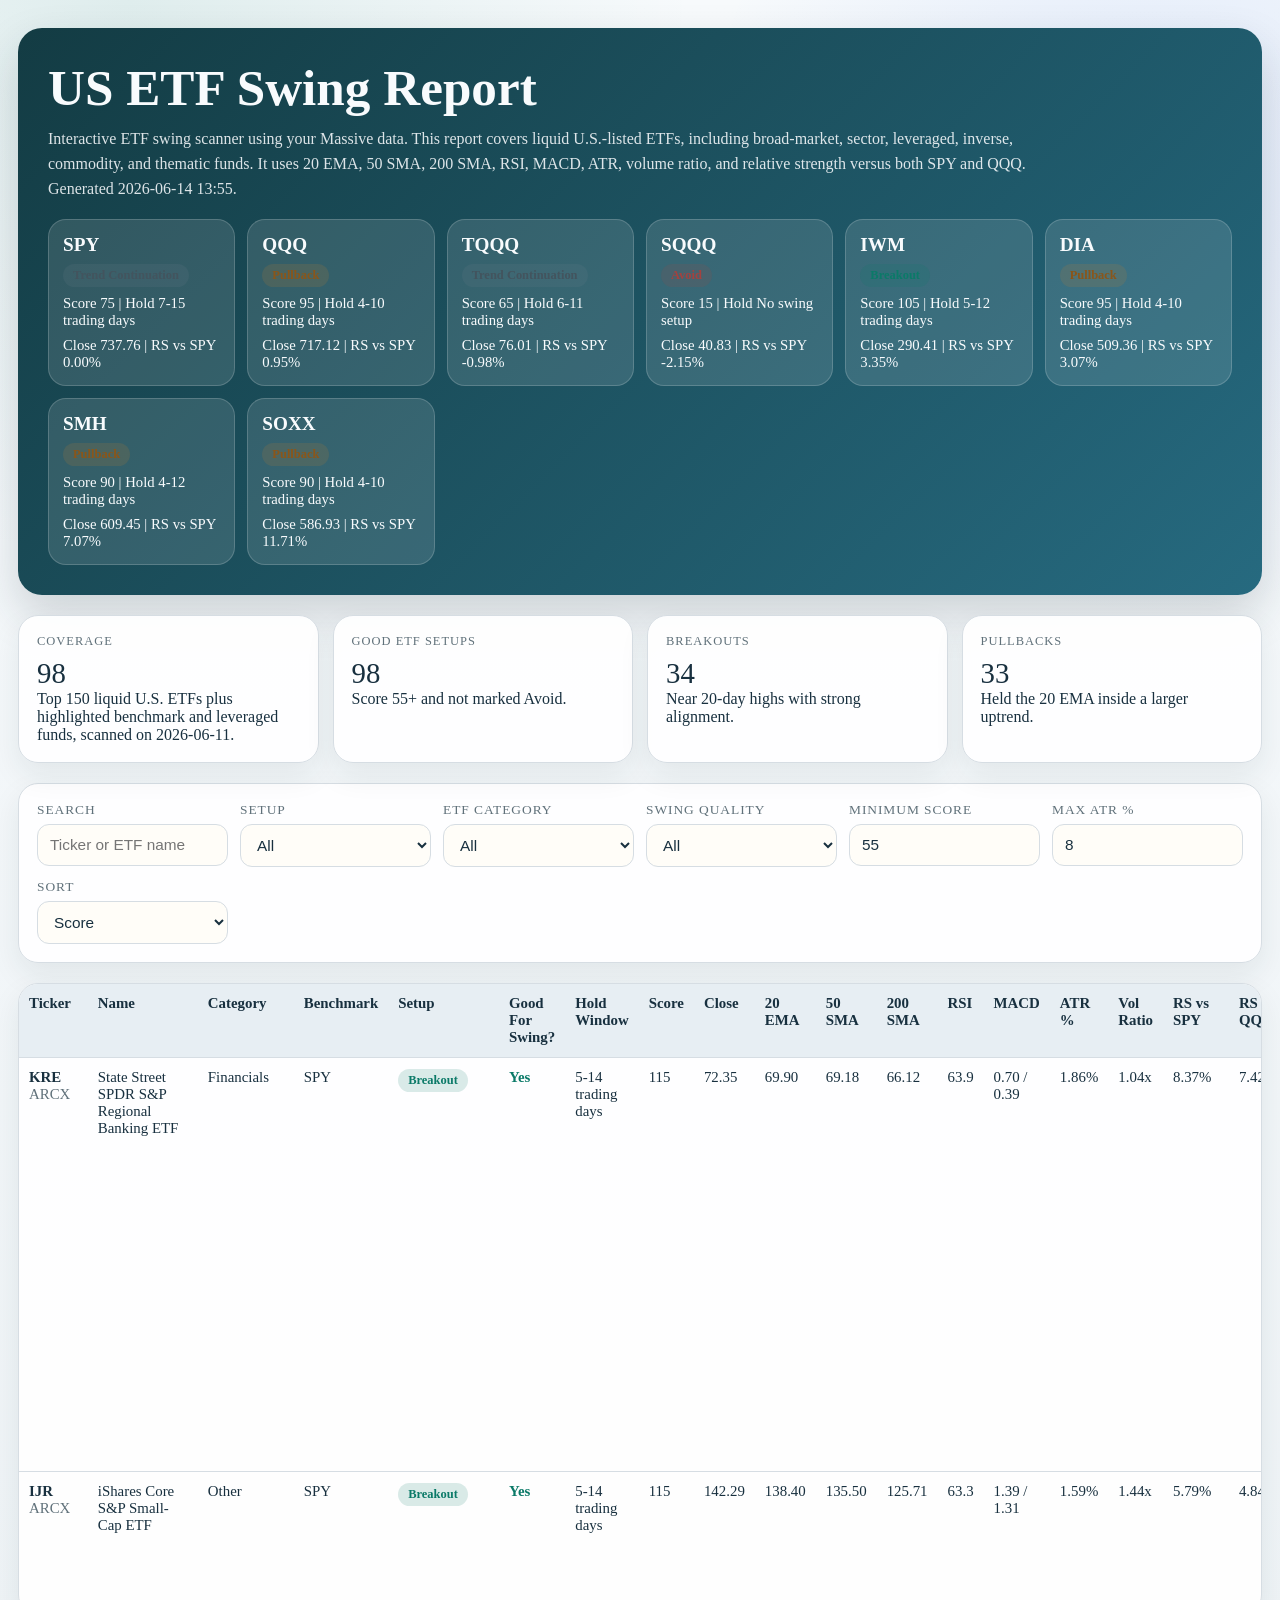
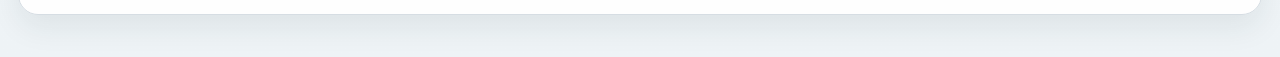
==== etfs.html @ 11f95fd0 "Add separate stock and ETF pages plus seasonality report" ====
<!doctype html>
<html lang="en">
<head>
  <meta charset="utf-8">
  <meta name="viewport" content="width=device-width, initial-scale=1">
  <title>US ETF Swing Report</title>
  <style>
    :root { --bg:#eef3f6; --panel:rgba(255,255,255,.94); --ink:#18303f; --muted:#60717a; --line:#d6dde3; --green:#0b7a68; --amber:#bd7c2f; --red:#a3423f; }
    * { box-sizing:border-box; }
    body { margin:0; color:var(--ink); font-family:Georgia, "Times New Roman", serif; background:radial-gradient(circle at 10% 0%, rgba(11,122,104,.10), transparent 28%), radial-gradient(circle at 90% 10%, rgba(37,99,235,.10), transparent 24%), linear-gradient(180deg,#f7fafc 0%,var(--bg) 100%); }
    .wrap { max-width:1460px; margin:0 auto; padding:28px 18px 42px; }
    .hero { background:linear-gradient(135deg, rgba(15,56,64,.98), rgba(21,94,117,.92)); color:#f8fbfd; border-radius:24px; padding:30px; box-shadow:0 20px 45px rgba(30,47,57,.18); }
    .hero h1 { margin:0 0 10px; font-size:clamp(2rem,4vw,3.5rem); }
    .hero p { margin:0; line-height:1.55; max-width:1000px; color:rgba(248,251,253,.88); }
    .focus-grid { display:grid; grid-template-columns:repeat(auto-fit,minmax(180px,1fr)); gap:12px; margin-top:18px; }
    .focus-card { background:rgba(255,255,255,.12); border:1px solid rgba(255,255,255,.18); border-radius:18px; padding:14px; }
    .focus-ticker { font-size:1.2rem; font-weight:700; }
    .focus-setup { display:inline-block; margin-top:8px; padding:4px 10px; border-radius:999px; font-size:.78rem; font-weight:700; }
    .focus-line { margin-top:8px; font-size:.92rem; }
    .Breakout { background:rgba(11,122,104,.15); color:var(--green); }
    .Pullback { background:rgba(189,124,47,.16); color:#8a561a; }
    .Trend { background:rgba(109,127,137,.16); color:#43545e; }
    .Avoid { background:rgba(163,66,63,.15); color:var(--red); }
    .metrics { display:grid; grid-template-columns:repeat(auto-fit,minmax(210px,1fr)); gap:14px; margin-top:20px; }
    .metric,.controls,.table-wrap { background:var(--panel); border:1px solid var(--line); border-radius:20px; box-shadow:0 12px 30px rgba(30,47,57,.08); }
    .metric { padding:18px; }
    .label { color:var(--muted); text-transform:uppercase; letter-spacing:.08em; font-size:.78rem; }
    .value { font-size:1.8rem; margin-top:8px; }
    .controls { margin-top:20px; padding:18px; }
    .control-grid { display:grid; grid-template-columns:repeat(auto-fit,minmax(180px,1fr)); gap:12px; }
    label { font-size:.84rem; color:var(--muted); display:block; margin-bottom:6px; text-transform:uppercase; letter-spacing:.07em; }
    input,select { width:100%; padding:11px 12px; border-radius:12px; border:1px solid var(--line); background:#fffdf8; color:var(--ink); font-size:.96rem; }
    .table-wrap { margin-top:20px; overflow:hidden; }
    .table-scroll { overflow:auto; max-height:70vh; }
    table { width:100%; border-collapse:collapse; min-width:1480px; }
    th,td { padding:11px 10px; border-bottom:1px solid var(--line); text-align:left; font-size:.93rem; vertical-align:top; }
    th { position:sticky; top:0; background:#e7eef3; cursor:pointer; z-index:1; }
    tbody tr:hover { background:rgba(21,94,117,.06); }
    .tag { display:inline-block; padding:4px 10px; border-radius:999px; font-size:.78rem; font-weight:700; }
    .yes { color:var(--green); font-weight:700; }
    .no { color:var(--red); font-weight:700; }
  </style>
</head>
<body>
  <div class="wrap">
    <section class="hero">
      <h1>US ETF Swing Report</h1>
      <p>Interactive ETF swing scanner using your Massive data. This report covers liquid U.S.-listed ETFs, including broad-market, sector, leveraged, inverse, commodity, and thematic funds. It uses 20 EMA, 50 SMA, 200 SMA, RSI, MACD, ATR, volume ratio, and relative strength versus both SPY and QQQ. Generated 2026-06-14 13:55.</p>
      <div class="focus-grid">
        <article class="focus-card">
          <div class="focus-ticker">SPY</div>
          <div class="focus-setup Trend">Trend Continuation</div>
          <div class="focus-line">Score 75 | Hold 7-15 trading days</div>
          <div class="focus-line">Close 737.76 | RS vs SPY 0.00%</div>
        </article>
        
        <article class="focus-card">
          <div class="focus-ticker">QQQ</div>
          <div class="focus-setup Pullback">Pullback</div>
          <div class="focus-line">Score 95 | Hold 4-10 trading days</div>
          <div class="focus-line">Close 717.12 | RS vs SPY 0.95%</div>
        </article>
        
        <article class="focus-card">
          <div class="focus-ticker">TQQQ</div>
          <div class="focus-setup Trend">Trend Continuation</div>
          <div class="focus-line">Score 65 | Hold 6-11 trading days</div>
          <div class="focus-line">Close 76.01 | RS vs SPY -0.98%</div>
        </article>
        
        <article class="focus-card">
          <div class="focus-ticker">SQQQ</div>
          <div class="focus-setup Avoid">Avoid</div>
          <div class="focus-line">Score 15 | Hold No swing setup</div>
          <div class="focus-line">Close 40.83 | RS vs SPY -2.15%</div>
        </article>
        
        <article class="focus-card">
          <div class="focus-ticker">IWM</div>
          <div class="focus-setup Breakout">Breakout</div>
          <div class="focus-line">Score 105 | Hold 5-12 trading days</div>
          <div class="focus-line">Close 290.41 | RS vs SPY 3.35%</div>
        </article>
        
        <article class="focus-card">
          <div class="focus-ticker">DIA</div>
          <div class="focus-setup Pullback">Pullback</div>
          <div class="focus-line">Score 95 | Hold 4-10 trading days</div>
          <div class="focus-line">Close 509.36 | RS vs SPY 3.07%</div>
        </article>
        
        <article class="focus-card">
          <div class="focus-ticker">SMH</div>
          <div class="focus-setup Pullback">Pullback</div>
          <div class="focus-line">Score 90 | Hold 4-12 trading days</div>
          <div class="focus-line">Close 609.45 | RS vs SPY 7.07%</div>
        </article>
        
        <article class="focus-card">
          <div class="focus-ticker">SOXX</div>
          <div class="focus-setup Pullback">Pullback</div>
          <div class="focus-line">Score 90 | Hold 4-10 trading days</div>
          <div class="focus-line">Close 586.93 | RS vs SPY 11.71%</div>
        </article>
        </div>
    </section>
    <section class="metrics">
      <article class="metric"><div class="label">Coverage</div><div class="value" id="coverageCount">-</div><div>Top 150 liquid U.S. ETFs plus highlighted benchmark and leveraged funds, scanned on 2026-06-11.</div></article>
      <article class="metric"><div class="label">Good ETF Setups</div><div class="value" id="goodCount">-</div><div>Score 55+ and not marked Avoid.</div></article>
      <article class="metric"><div class="label">Breakouts</div><div class="value" id="breakoutCount">-</div><div>Near 20-day highs with strong alignment.</div></article>
      <article class="metric"><div class="label">Pullbacks</div><div class="value" id="pullbackCount">-</div><div>Held the 20 EMA inside a larger uptrend.</div></article>
    </section>
    <section class="controls">
      <div class="control-grid">
        <div><label for="search">Search</label><input id="search" type="text" placeholder="Ticker or ETF name"></div>
        <div><label for="setupFilter">Setup</label><select id="setupFilter"><option value="All">All</option><option value="Breakout">Breakout</option><option value="Pullback">Pullback</option><option value="Trend Continuation">Trend Continuation</option><option value="Avoid">Avoid</option></select></div>
        <div><label for="categoryFilter">ETF Category</label><select id="categoryFilter"><option value="All">All</option><option value="Broad Equity">Broad Equity</option><option value="Technology / Growth">Technology / Growth</option><option value="Leveraged">Leveraged</option><option value="Inverse">Inverse</option><option value="Fixed Income">Fixed Income</option><option value="Commodity / Alternative">Commodity / Alternative</option><option value="International">International</option><option value="Financials">Financials</option><option value="Energy">Energy</option><option value="Healthcare">Healthcare</option><option value="Thematic">Thematic</option><option value="Other">Other</option></select></div>
        <div><label for="qualityFilter">Swing Quality</label><select id="qualityFilter"><option value="All">All</option><option value="Yes">Good for swing trade</option><option value="No">Not good right now</option></select></div>
        <div><label for="minScore">Minimum Score</label><input id="minScore" type="number" value="55" min="0" max="100" step="5"></div>
        <div><label for="maxAtr">Max ATR %</label><input id="maxAtr" type="number" value="8" min="1" max="30" step="0.5"></div>
        <div><label for="sortBy">Sort</label><select id="sortBy"><option value="score">Score</option><option value="rsVsSpy20d">RS vs SPY</option><option value="rsVsQqq20d">RS vs QQQ</option><option value="volumeRatio">Volume Ratio</option><option value="atrPct">ATR %</option><option value="close">Price</option></select></div>
      </div>
    </section>
    <section class="table-wrap"><div class="table-scroll"><table><thead><tr><th data-sort="ticker">Ticker</th><th data-sort="name">Name</th><th data-sort="category">Category</th><th data-sort="benchmark">Benchmark</th><th data-sort="setup">Setup</th><th data-sort="goodForSwing">Good For Swing?</th><th data-sort="holdWindow">Hold Window</th><th data-sort="score">Score</th><th data-sort="close">Close</th><th data-sort="ema20">20 EMA</th><th data-sort="sma50">50 SMA</th><th data-sort="sma200">200 SMA</th><th data-sort="rsi14">RSI</th><th data-sort="macd">MACD</th><th data-sort="atrPct">ATR %</th><th data-sort="volumeRatio">Vol Ratio</th><th data-sort="rsVsSpy20d">RS vs SPY</th><th data-sort="rsVsQqq20d">RS vs QQQ</th><th data-sort="stopLoss">Stop</th><th data-sort="target1">T1</th><th data-sort="target2">T2</th><th data-sort="strategyIdea">Strategy</th><th data-sort="caution">Caution</th><th data-sort="notes">Notes</th></tr></thead><tbody id="reportBody"></tbody></table></div></section>
  </div>
  <script>
    const rows = [{"ticker": "KRE", "name": "State Street SPDR S&P Regional Banking ETF", "exchange": "ARCX", "category": "Financials", "benchmark": "SPY", "date": "2026-06-11", "setup": "Breakout", "score": 115, "close": 72.35, "ema20": 69.9, "sma50": 69.18, "sma200": 66.12, "rsi14": 63.9, "macd": 0.7, "macdSignal": 0.39, "atrPct": 1.86, "volumeRatio": 1.04, "rsVsSpy20d": 8.37, "rsVsQqq20d": 7.42, "stopLoss": 70.33, "target1": 74.37, "target2": 76.4, "holdWindow": "5-14 trading days", "goodForSwing": true, "strategyIdea": "Favor breakout continuation only if volume confirms and the broad tape is supportive.", "caution": "Standard swing risk", "notes": "20 EMA > 50 SMA > 200 SMA; near 20-day high; held 20 EMA on pullback; MACD above signal; RSI in bullish zone; volume above 20-day average; beating SPY over 20 days"}, {"ticker": "IJR", "name": "iShares Core S&P Small-Cap ETF", "exchange": "ARCX", "category": "Other", "benchmark": "SPY", "date": "2026-06-11", "setup": "Breakout", "score": 115, "close": 142.29, "ema20": 138.4, "sma50": 135.5, "sma200": 125.71, "rsi14": 63.3, "macd": 1.39, "macdSignal": 1.31, "atrPct": 1.59, "volumeRatio": 1.44, "rsVsSpy20d": 5.79, "rsVsQqq20d": 4.84, "stopLoss": 138.9, "target1": 145.68, "target2": 149.08, "holdWindow": "5-14 trading days", "goodForSwing": true, "strategyIdea": "Favor breakout continuation only if volume confirms and the broad tape is supportive.", "caution": "Standard swing risk", "notes": "20 EMA > 50 SMA > 200 SMA; near 20-day high; held 20 EMA on pullback; MACD above signal; RSI in bullish zone; volume above 20-day average; beating SPY over 20 days"}, {"ticker": "VNQ", "name": "Vanguard Real Estate ETF", "exchange": "ARCX", "category": "Real Estate", "benchmark": "SPY", "date": "2026-06-11", "setup": "Breakout", "score": 115, "close": 97.61, "ema20": 96.19, "sma50": 95.16, "sma200": 91.98, "rsi14": 58.7, "macd": 0.5, "macdSignal": 0.35, "atrPct": 1.36, "volumeRatio": 1.24, "rsVsSpy20d": 2.41, "rsVsQqq20d": 1.46, "stopLoss": 95.62, "target1": 99.6, "target2": 101.59, "holdWindow": "5-12 trading days", "goodForSwing": true, "strategyIdea": "Favor breakout continuation only if volume confirms and the broad tape is supportive.", "caution": "Standard swing risk", "notes": "20 EMA > 50 SMA > 200 SMA; near 20-day high; held 20 EMA on pullback; MACD above signal; RSI in bullish zone; volume above 20-day average; beating SPY over 20 days"}, {"ticker": "IYR", "name": "iShares U.S. Real Estate ETF", "exchange": "ARCX", "category": "Real Estate", "benchmark": "SPY", "date": "2026-06-11", "setup": "Breakout", "score": 115, "close": 103.45, "ema20": 102.0, "sma50": 101.15, "sma200": 97.52, "rsi14": 58.2, "macd": 0.43, "macdSignal": 0.27, "atrPct": 1.36, "volumeRatio": 1.45, "rsVsSpy20d": 2.02, "rsVsQqq20d": 1.07, "stopLoss": 101.34, "target1": 105.56, "target2": 107.67, "holdWindow": "5-12 trading days", "goodForSwing": true, "strategyIdea": "Favor breakout continuation only if volume confirms and the broad tape is supportive.", "caution": "Standard swing risk", "notes": "20 EMA > 50 SMA > 200 SMA; near 20-day high; held 20 EMA on pullback; MACD above signal; RSI in bullish zone; volume above 20-day average; beating SPY over 20 days"}, {"ticker": "SCHV", "name": "Schwab U.S. Large-Cap Value ETF", "exchange": "ARCX", "category": "Other", "benchmark": "SPY", "date": "2026-06-11", "setup": "Breakout", "score": 105, "close": 34.13, "ema20": 33.44, "sma50": 32.54, "sma200": 30.6, "rsi14": 64.0, "macd": 0.39, "macdSignal": 0.41, "atrPct": 1.22, "volumeRatio": 2.03, "rsVsSpy20d": 4.54, "rsVsQqq20d": 3.59, "stopLoss": 33.5, "target1": 34.76, "target2": 35.38, "holdWindow": "5-12 trading days", "goodForSwing": true, "strategyIdea": "Favor breakout continuation only if volume confirms and the broad tape is supportive.", "caution": "Standard swing risk", "notes": "20 EMA > 50 SMA > 200 SMA; near 20-day high; held 20 EMA on pullback; RSI in bullish zone; volume above 20-day average; beating SPY over 20 days; beating QQQ over 20 days"}, {"ticker": "RSP", "name": "Invesco S&P 500 Equal Weight ETF", "exchange": "ARCX", "category": "Broad Equity", "benchmark": "SPY", "date": "2026-06-11", "setup": "Breakout", "score": 105, "close": 209.75, "ema20": 207.11, "sma50": 203.11, "sma200": 195.52, "rsi14": 59.8, "macd": 1.72, "macdSignal": 1.88, "atrPct": 1.14, "volumeRatio": 1.52, "rsVsSpy20d": 3.98, "rsVsQqq20d": 3.03, "stopLoss": 206.15, "target1": 213.35, "target2": 216.95, "holdWindow": "5-12 trading days", "goodForSwing": true, "strategyIdea": "Favor breakout continuation only if volume confirms and the broad tape is supportive.", "caution": "Standard swing risk", "notes": "20 EMA > 50 SMA > 200 SMA; near 20-day high; held 20 EMA on pullback; RSI in bullish zone; volume above 20-day average; beating SPY over 20 days; beating QQQ over 20 days"}, {"ticker": "IJH", "name": "iShares Core S&P Mid-Cap ETF", "exchange": "ARCX", "category": "Other", "benchmark": "SPY", "date": "2026-06-11", "setup": "Breakout", "score": 105, "close": 75.5, "ema20": 74.1, "sma50": 72.74, "sma200": 68.49, "rsi14": 60.1, "macd": 0.6, "macdSignal": 0.65, "atrPct": 1.57, "volumeRatio": 1.79, "rsVsSpy20d": 3.85, "rsVsQqq20d": 2.9, "stopLoss": 73.73, "target1": 77.27, "target2": 79.05, "holdWindow": "5-12 trading days", "goodForSwing": true, "strategyIdea": "Favor breakout continuation only if volume confirms and the broad tape is supportive.", "caution": "Standard swing risk", "notes": "20 EMA > 50 SMA > 200 SMA; near 20-day high; held 20 EMA on pullback; RSI in bullish zone; volume above 20-day average; beating SPY over 20 days; beating QQQ over 20 days"}, {"ticker": "VTV", "name": "Vanguard Value ETF", "exchange": "ARCX", "category": "Other", "benchmark": "SPY", "date": "2026-06-11", "setup": "Breakout", "score": 105, "close": 215.08, "ema20": 211.31, "sma50": 206.63, "sma200": 195.96, "rsi14": 64.1, "macd": 2.04, "macdSignal": 2.1, "atrPct": 1.05, "volumeRatio": 1.3, "rsVsSpy20d": 3.83, "rsVsQqq20d": 2.88, "stopLoss": 211.71, "target1": 218.45, "target2": 221.83, "holdWindow": "5-12 trading days", "goodForSwing": true, "strategyIdea": "Favor breakout continuation only if volume confirms and the broad tape is supportive.", "caution": "Standard swing risk", "notes": "20 EMA > 50 SMA > 200 SMA; near 20-day high; held 20 EMA on pullback; RSI in bullish zone; volume above 20-day average; beating SPY over 20 days; beating QQQ over 20 days"}, {"ticker": "MDY", "name": "State Street SPDR S&P MIDCAP 400 ETF Trust", "exchange": "ARCX", "category": "Other", "benchmark": "SPY", "date": "2026-06-11", "setup": "Breakout", "score": 105, "close": 688.85, "ema20": 676.12, "sma50": 663.82, "sma200": 625.44, "rsi14": 60.2, "macd": 5.42, "macdSignal": 5.83, "atrPct": 1.55, "volumeRatio": 2.13, "rsVsSpy20d": 3.82, "rsVsQqq20d": 2.87, "stopLoss": 672.83, "target1": 704.87, "target2": 720.88, "holdWindow": "5-12 trading days", "goodForSwing": true, "strategyIdea": "Favor breakout continuation only if volume confirms and the broad tape is supportive.", "caution": "Standard swing risk", "notes": "20 EMA > 50 SMA > 200 SMA; near 20-day high; held 20 EMA on pullback; RSI in bullish zone; volume above 20-day average; beating SPY over 20 days; beating QQQ over 20 days"}, {"ticker": "VTWO", "name": "Vanguard Russell 2000 ETF", "exchange": "XNAS", "category": "Broad Equity", "benchmark": "SPY", "date": "2026-06-11", "setup": "Breakout", "score": 105, "close": 117.37, "ema20": 115.19, "sma50": 112.08, "sma200": 103.72, "rsi14": 57.6, "macd": 1.04, "macdSignal": 1.37, "atrPct": 2.11, "volumeRatio": 1.71, "rsVsSpy20d": 3.38, "rsVsQqq20d": 2.43, "stopLoss": 113.96, "target1": 121.08, "target2": 124.8, "holdWindow": "5-12 trading days", "goodForSwing": true, "strategyIdea": "Favor breakout continuation only if volume confirms and the broad tape is supportive.", "caution": "Standard swing risk", "notes": "20 EMA > 50 SMA > 200 SMA; near 20-day high; held 20 EMA on pullback; RSI in bullish zone; volume above 20-day average; beating SPY over 20 days; beating QQQ over 20 days"}, {"ticker": "IWM", "name": "iShares Russell 2000 ETF", "exchange": "ARCX", "category": "Broad Equity", "benchmark": "SPY", "date": "2026-06-11", "setup": "Breakout", "score": 105, "close": 290.41, "ema20": 285.09, "sma50": 277.39, "sma200": 256.56, "rsi14": 57.6, "macd": 2.57, "macdSignal": 3.39, "atrPct": 2.12, "volumeRatio": 1.43, "rsVsSpy20d": 3.35, "rsVsQqq20d": 2.4, "stopLoss": 282.01, "target1": 299.66, "target2": 308.91, "holdWindow": "5-12 trading days", "goodForSwing": true, "strategyIdea": "Favor breakout continuation only if volume confirms and the broad tape is supportive.", "caution": "Standard swing risk", "notes": "20 EMA > 50 SMA > 200 SMA; near 20-day high; held 20 EMA on pullback; RSI in bullish zone; volume above 20-day average; beating SPY over 20 days; beating QQQ over 20 days"}, {"ticker": "SCHD", "name": "Schwab US Dividend Equity ETF", "exchange": "ARCX", "category": "Other", "benchmark": "SPY", "date": "2026-06-11", "setup": "Breakout", "score": 105, "close": 32.53, "ema20": 32.25, "sma50": 31.64, "sma200": 29.3, "rsi14": 59.5, "macd": 0.21, "macdSignal": 0.25, "atrPct": 1.04, "volumeRatio": 1.07, "rsVsSpy20d": 3.07, "rsVsQqq20d": 2.12, "stopLoss": 32.08, "target1": 33.04, "target2": 33.54, "holdWindow": "5-12 trading days", "goodForSwing": true, "strategyIdea": "Favor breakout continuation only if volume confirms and the broad tape is supportive.", "caution": "Standard swing risk", "notes": "20 EMA > 50 SMA > 200 SMA; near 20-day high; held 20 EMA on pullback; RSI in bullish zone; volume above 20-day average; beating SPY over 20 days; beating QQQ over 20 days"}, {"ticker": "VYM", "name": "Vanguard High Dividend Yield ETF", "exchange": "ARCX", "category": "Other", "benchmark": "SPY", "date": "2026-06-11", "setup": "Breakout", "score": 105, "close": 159.05, "ema20": 158.13, "sma50": 155.66, "sma200": 147.8, "rsi14": 56.1, "macd": 0.91, "macdSignal": 1.16, "atrPct": 1.01, "volumeRatio": 1.54, "rsVsSpy20d": 2.8, "rsVsQqq20d": 1.85, "stopLoss": 157.32, "target1": 161.46, "target2": 163.86, "holdWindow": "5-12 trading days", "goodForSwing": true, "strategyIdea": "Favor breakout continuation only if volume confirms and the broad tape is supportive.", "caution": "Standard swing risk", "notes": "20 EMA > 50 SMA > 200 SMA; near 20-day high; held 20 EMA on pullback; RSI in bullish zone; volume above 20-day average; beating SPY over 20 days; beating QQQ over 20 days"}, {"ticker": "IWD", "name": "iShares Russell 1000 Value ETF", "exchange": "ARCX", "category": "Broad Equity", "benchmark": "SPY", "date": "2026-06-11", "setup": "Breakout", "score": 105, "close": 239.78, "ema20": 236.42, "sma50": 230.65, "sma200": 215.81, "rsi14": 60.7, "macd": 2.13, "macdSignal": 2.53, "atrPct": 1.18, "volumeRatio": 1.59, "rsVsSpy20d": 2.78, "rsVsQqq20d": 1.83, "stopLoss": 235.52, "target1": 244.04, "target2": 248.29, "holdWindow": "5-12 trading days", "goodForSwing": true, "strategyIdea": "Favor breakout continuation only if volume confirms and the broad tape is supportive.", "caution": "Standard swing risk", "notes": "20 EMA > 50 SMA > 200 SMA; near 20-day high; held 20 EMA on pullback; RSI in bullish zone; volume above 20-day average; beating SPY over 20 days; beating QQQ over 20 days"}, {"ticker": "VGK", "name": "Vanguard FTSE Europe ETF", "exchange": "ARCX", "category": "International", "benchmark": "ACWI", "date": "2026-06-11", "setup": "Breakout", "score": 105, "close": 89.46, "ema20": 88.01, "sma50": 87.31, "sma200": 83.93, "rsi14": 56.5, "macd": 0.26, "macdSignal": 0.38, "atrPct": 1.56, "volumeRatio": 1.3, "rsVsSpy20d": 2.74, "rsVsQqq20d": 1.79, "stopLoss": 87.36, "target1": 91.56, "target2": 93.66, "holdWindow": "5-12 trading days", "goodForSwing": true, "strategyIdea": "Check dollar trend and foreign-market leadership before entry.", "caution": "Macro sensitive", "notes": "20 EMA > 50 SMA > 200 SMA; near 20-day high; held 20 EMA on pullback; RSI in bullish zone; volume above 20-day average; beating SPY over 20 days; beating QQQ over 20 days"}, {"ticker": "SCHF", "name": "Schwab International Equity ETF", "exchange": "ARCX", "category": "International", "benchmark": "ACWI", "date": "2026-06-11", "setup": "Breakout", "score": 105, "close": 27.66, "ema20": 27.27, "sma50": 26.76, "sma200": 24.93, "rsi14": 55.9, "macd": 0.14, "macdSignal": 0.24, "atrPct": 1.77, "volumeRatio": 1.27, "rsVsSpy20d": 1.89, "rsVsQqq20d": 0.94, "stopLoss": 27.02, "target1": 28.4, "target2": 29.13, "holdWindow": "5-12 trading days", "goodForSwing": true, "strategyIdea": "Check dollar trend and foreign-market leadership before entry.", "caution": "Macro sensitive", "notes": "20 EMA > 50 SMA > 200 SMA; near 20-day high; held 20 EMA on pullback; RSI in bullish zone; volume above 20-day average; beating SPY over 20 days; beating QQQ over 20 days"}, {"ticker": "VEA", "name": "Vanguard FTSE Developed Markets ETF", "exchange": "ARCX", "category": "International", "benchmark": "ACWI", "date": "2026-06-11", "setup": "Breakout", "score": 105, "close": 71.31, "ema20": 70.42, "sma50": 69.23, "sma200": 64.47, "rsi14": 55.2, "macd": 0.3, "macdSignal": 0.56, "atrPct": 1.77, "volumeRatio": 1.52, "rsVsSpy20d": 1.58, "rsVsQqq20d": 0.63, "stopLoss": 69.78, "target1": 73.2, "target2": 75.09, "holdWindow": "5-12 trading days", "goodForSwing": true, "strategyIdea": "Check dollar trend and foreign-market leadership before entry.", "caution": "Macro sensitive", "notes": "20 EMA > 50 SMA > 200 SMA; near 20-day high; held 20 EMA on pullback; RSI in bullish zone; volume above 20-day average; beating SPY over 20 days; beating QQQ over 20 days"}, {"ticker": "XLI", "name": "State Street Industrial Select Sector SPDR ETF", "exchange": "ARCX", "category": "Industrials", "benchmark": "SPY", "date": "2026-06-11", "setup": "Breakout", "score": 105, "close": 175.15, "ema20": 173.31, "sma50": 172.11, "sma200": 162.47, "rsi14": 54.1, "macd": 0.53, "macdSignal": 0.6, "atrPct": 1.84, "volumeRatio": 1.33, "rsVsSpy20d": 1.49, "rsVsQqq20d": 0.54, "stopLoss": 171.7, "target1": 179.97, "target2": 184.79, "holdWindow": "5-12 trading days", "goodForSwing": true, "strategyIdea": "Favor breakout continuation only if volume confirms and the broad tape is supportive.", "caution": "Standard swing risk", "notes": "20 EMA > 50 SMA > 200 SMA; near 20-day high; held 20 EMA on pullback; RSI in bullish zone; volume above 20-day average; beating SPY over 20 days; beating QQQ over 20 days"}, {"ticker": "EFA", "name": "iShares MSCI EAFE ETF", "exchange": "ARCX", "category": "Other", "benchmark": "SPY", "date": "2026-06-11", "setup": "Breakout", "score": 105, "close": 104.73, "ema20": 103.49, "sma50": 102.66, "sma200": 98.09, "rsi14": 55.3, "macd": 0.23, "macdSignal": 0.45, "atrPct": 1.51, "volumeRatio": 1.37, "rsVsSpy20d": 1.48, "rsVsQqq20d": 0.53, "stopLoss": 102.7, "target1": 107.1, "target2": 109.47, "holdWindow": "5-12 trading days", "goodForSwing": true, "strategyIdea": "Favor breakout continuation only if volume confirms and the broad tape is supportive.", "caution": "Standard swing risk", "notes": "20 EMA > 50 SMA > 200 SMA; near 20-day high; held 20 EMA on pullback; RSI in bullish zone; volume above 20-day average; beating SPY over 20 days; beating QQQ over 20 days"}, {"ticker": "IEFA", "name": "iShares Core MSCI EAFE ETF", "exchange": "BATS", "category": "Other", "benchmark": "SPY", "date": "2026-06-11", "setup": "Breakout", "score": 105, "close": 97.79, "ema20": 96.74, "sma50": 95.93, "sma200": 91.55, "rsi14": 55.0, "macd": 0.2, "macdSignal": 0.43, "atrPct": 1.49, "volumeRatio": 1.27, "rsVsSpy20d": 1.28, "rsVsQqq20d": 0.33, "stopLoss": 96.01, "target1": 99.97, "target2": 102.15, "holdWindow": "5-12 trading days", "goodForSwing": true, "strategyIdea": "Favor breakout continuation only if volume confirms and the broad tape is supportive.", "caution": "Standard swing risk", "notes": "20 EMA > 50 SMA > 200 SMA; near 20-day high; held 20 EMA on pullback; RSI in bullish zone; volume above 20-day average; beating SPY over 20 days; beating QQQ over 20 days"}, {"ticker": "XLP", "name": "State Street Consumer Staples Select Sector SPDR ETF", "exchange": "ARCX", "category": "Consumer", "benchmark": "SPY", "date": "2026-06-11", "setup": "Pullback", "score": 105, "close": 85.27, "ema20": 83.85, "sma50": 83.36, "sma200": 81.46, "rsi14": 58.5, "macd": 0.11, "macdSignal": -0.05, "atrPct": 1.47, "volumeRatio": 1.43, "rsVsSpy20d": 1.26, "rsVsQqq20d": 0.31, "stopLoss": 83.39, "target1": 87.15, "target2": 89.03, "holdWindow": "4-10 trading days", "goodForSwing": true, "strategyIdea": "Best used after a controlled retracement into trend support with improving momentum.", "caution": "Standard swing risk", "notes": "20 EMA > 50 SMA > 200 SMA; held 20 EMA on pullback; MACD above signal; RSI in bullish zone; volume above 20-day average; beating SPY over 20 days; beating QQQ over 20 days"}, {"ticker": "XHB", "name": "State Street SPDR S&P Homebuilders ETF", "exchange": "ARCX", "category": "Other", "benchmark": "SPY", "date": "2026-06-11", "setup": "Breakout", "score": 95, "close": 107.83, "ema20": 103.44, "sma50": 103.15, "sma200": 107.48, "rsi14": 60.3, "macd": 0.9, "macdSignal": 0.28, "atrPct": 2.44, "volumeRatio": 1.6, "rsVsSpy20d": 9.55, "rsVsQqq20d": 8.6, "stopLoss": 103.88, "target1": 111.78, "target2": 115.74, "holdWindow": "5-14 trading days", "goodForSwing": true, "strategyIdea": "Favor breakout continuation only if volume confirms and the broad tape is supportive.", "caution": "Standard swing risk", "notes": "near 20-day high; held 20 EMA on pullback; MACD above signal; RSI in bullish zone; volume above 20-day average; beating SPY over 20 days; beating QQQ over 20 days"}, {"ticker": "EWT", "name": "iShares MSCI Taiwan ETF", "exchange": "ARCX", "category": "Thematic", "benchmark": "SPY", "date": "2026-06-11", "setup": "Pullback", "score": 95, "close": 102.45, "ema20": 99.32, "sma50": 90.57, "sma200": 72.42, "rsi14": 58.7, "macd": 3.15, "macdSignal": 3.96, "atrPct": 3.25, "volumeRatio": 1.09, "rsVsSpy20d": 8.61, "rsVsQqq20d": 7.66, "stopLoss": 97.66, "target1": 107.44, "target2": 112.43, "holdWindow": "4-12 trading days", "goodForSwing": true, "strategyIdea": "Best used after a controlled retracement into trend support with improving momentum.", "caution": "Standard swing risk", "notes": "20 EMA > 50 SMA > 200 SMA; held 20 EMA on pullback; RSI in bullish zone; volume above 20-day average; beating SPY over 20 days; beating QQQ over 20 days"}, {"ticker": "XLK", "name": "State Street Technology Select Sector SPDR ETF", "exchange": "ARCX", "category": "Technology / Growth", "benchmark": "QQQ", "date": "2026-06-11", "setup": "Pullback", "score": 95, "close": 183.21, "ema20": 181.92, "sma50": 167.04, "sma200": 147.9, "rsi14": 54.3, "macd": 4.51, "macdSignal": 6.65, "atrPct": 3.13, "volumeRatio": 1.18, "rsVsSpy20d": 4.21, "rsVsQqq20d": 3.26, "stopLoss": 179.05, "target1": 191.81, "target2": 200.42, "holdWindow": "4-10 trading days", "goodForSwing": true, "strategyIdea": "Best used after a controlled retracement into trend support with improving momentum.", "caution": "Standard swing risk", "notes": "20 EMA > 50 SMA > 200 SMA; held 20 EMA on pullback; RSI in bullish zone; volume above 20-day average; beating SPY over 20 days; beating QQQ over 20 days"}, {"ticker": "XLF", "name": "State Street Financial Select Sector SPDR ETF", "exchange": "ARCX", "category": "Financials", "benchmark": "SPY", "date": "2026-06-11", "setup": "Breakout", "score": 95, "close": 52.62, "ema20": 51.84, "sma50": 51.56, "sma200": 52.55, "rsi14": 59.5, "macd": 0.24, "macdSignal": 0.14, "atrPct": 1.3, "volumeRatio": 1.11, "rsVsSpy20d": 3.81, "rsVsQqq20d": 2.86, "stopLoss": 51.59, "target1": 53.65, "target2": 54.67, "holdWindow": "5-12 trading days", "goodForSwing": true, "strategyIdea": "Favor breakout continuation only if volume confirms and the broad tape is supportive.", "caution": "Standard swing risk", "notes": "near 20-day high; held 20 EMA on pullback; MACD above signal; RSI in bullish zone; volume above 20-day average; beating SPY over 20 days; beating QQQ over 20 days"}, {"ticker": "EMXC", "name": "iShares MSCI Emerging Markets ex China ETF", "exchange": "XNAS", "category": "International", "benchmark": "ACWI", "date": "2026-06-11", "setup": "Pullback", "score": 95, "close": 99.2, "ema20": 97.36, "sma50": 92.56, "sma200": 78.61, "rsi14": 55.3, "macd": 1.36, "macdSignal": 2.15, "atrPct": 3.13, "volumeRatio": 1.01, "rsVsSpy20d": 3.8, "rsVsQqq20d": 2.85, "stopLoss": 95.81, "target1": 103.85, "target2": 108.51, "holdWindow": "4-10 trading days", "goodForSwing": true, "strategyIdea": "Check dollar trend and foreign-market leadership before entry.", "caution": "Macro sensitive", "notes": "20 EMA > 50 SMA > 200 SMA; held 20 EMA on pullback; RSI in bullish zone; volume above 20-day average; beating SPY over 20 days; beating QQQ over 20 days"}, {"ticker": "AIQ", "name": "Global X Funds Global X Artificial Intelligence & Technology ETF", "exchange": "XNAS", "category": "Technology / Growth", "benchmark": "QQQ", "date": "2026-06-11", "setup": "Pullback", "score": 95, "close": 63.95, "ema20": 63.75, "sma50": 58.45, "sma200": 52.09, "rsi14": 53.0, "macd": 1.53, "macdSignal": 2.36, "atrPct": 3.43, "volumeRatio": 1.5, "rsVsSpy20d": 3.58, "rsVsQqq20d": 2.63, "stopLoss": 62.66, "target1": 67.24, "target2": 70.52, "holdWindow": "4-10 trading days", "goodForSwing": true, "strategyIdea": "Best used after a controlled retracement into trend support with improving momentum.", "caution": "Standard swing risk", "notes": "20 EMA > 50 SMA > 200 SMA; held 20 EMA on pullback; RSI in bullish zone; volume above 20-day average; beating SPY over 20 days; beating QQQ over 20 days"}, {"ticker": "DIA", "name": "State Street SPDR Dow Jones Industrial Average ETF Trust", "exchange": "ARCX", "category": "Industrials", "benchmark": "SPY", "date": "2026-06-11", "setup": "Pullback", "score": 95, "close": 509.36, "ema20": 505.41, "sma50": 494.91, "sma200": 480.23, "rsi14": 56.0, "macd": 3.98, "macdSignal": 4.93, "atrPct": 1.29, "volumeRatio": 1.2, "rsVsSpy20d": 3.07, "rsVsQqq20d": 2.12, "stopLoss": 502.12, "target1": 519.22, "target2": 529.08, "holdWindow": "4-10 trading days", "goodForSwing": true, "strategyIdea": "Best used after a controlled retracement into trend support with improving momentum.", "caution": "Standard swing risk", "notes": "20 EMA > 50 SMA > 200 SMA; held 20 EMA on pullback; RSI in bullish zone; volume above 20-day average; beating SPY over 20 days; beating QQQ over 20 days"}, {"ticker": "QUAL", "name": "iShares MSCI USA Quality Factor ETF", "exchange": "BATS", "category": "Other", "benchmark": "SPY", "date": "2026-06-11", "setup": "Breakout", "score": 95, "close": 215.9, "ema20": 213.43, "sma50": 208.25, "sma200": 199.94, "rsi14": 60.1, "macd": 1.76, "macdSignal": 2.25, "atrPct": 1.19, "volumeRatio": 0.62, "rsVsSpy20d": 2.95, "rsVsQqq20d": 2.0, "stopLoss": 212.15, "target1": 219.74, "target2": 223.58, "holdWindow": "5-12 trading days", "goodForSwing": true, "strategyIdea": "Favor breakout continuation only if volume confirms and the broad tape is supportive.", "caution": "Standard swing risk", "notes": "20 EMA > 50 SMA > 200 SMA; near 20-day high; held 20 EMA on pullback; RSI in bullish zone; beating SPY over 20 days; beating QQQ over 20 days"}, {"ticker": "IVE", "name": "iShares S&P 500 Value ETF", "exchange": "ARCX", "category": "Broad Equity", "benchmark": "SPY", "date": "2026-06-11", "setup": "Breakout", "score": 95, "close": 227.15, "ema20": 226.1, "sma50": 222.48, "sma200": 214.22, "rsi14": 55.8, "macd": 1.08, "macdSignal": 1.54, "atrPct": 0.92, "volumeRatio": 0.78, "rsVsSpy20d": 1.73, "rsVsQqq20d": 0.78, "stopLoss": 225.06, "target1": 230.27, "target2": 233.39, "holdWindow": "5-12 trading days", "goodForSwing": true, "strategyIdea": "Favor breakout continuation only if volume confirms and the broad tape is supportive.", "caution": "Standard swing risk", "notes": "20 EMA > 50 SMA > 200 SMA; near 20-day high; held 20 EMA on pullback; RSI in bullish zone; beating SPY over 20 days; beating QQQ over 20 days"}, {"ticker": "EMB", "name": "iShares J.P. Morgan USD Emerging Markets Bond ETF", "exchange": "XNAS", "category": "Fixed Income", "benchmark": "AGG", "date": "2026-06-11", "setup": "Breakout", "score": 95, "close": 96.27, "ema20": 95.69, "sma50": 95.6, "sma200": 95.81, "rsi14": 56.2, "macd": 0.07, "macdSignal": 0.06, "atrPct": 0.55, "volumeRatio": 1.18, "rsVsSpy20d": 1.38, "rsVsQqq20d": 0.43, "stopLoss": 95.47, "target1": 97.07, "target2": 97.86, "holdWindow": "5-12 trading days", "goodForSwing": true, "strategyIdea": "Treat as a macro swing and watch rates plus risk-on/risk-off confirmation.", "caution": "Macro sensitive", "notes": "near 20-day high; held 20 EMA on pullback; MACD above signal; RSI in bullish zone; volume above 20-day average; beating SPY over 20 days; beating QQQ over 20 days"}, {"ticker": "VTEB", "name": "Vanguard Tax-Exempt Bond Index Fund", "exchange": "ARCX", "category": "Fixed Income", "benchmark": "AGG", "date": "2026-06-11", "setup": "Breakout", "score": 95, "close": 50.34, "ema20": 50.23, "sma50": 50.2, "sma200": 50.26, "rsi14": 56.3, "macd": 0.05, "macdSignal": 0.03, "atrPct": 0.28, "volumeRatio": 1.29, "rsVsSpy20d": 1.09, "rsVsQqq20d": 0.14, "stopLoss": 50.16, "target1": 50.55, "target2": 50.77, "holdWindow": "5-12 trading days", "goodForSwing": true, "strategyIdea": "Treat as a macro swing and watch rates plus risk-on/risk-off confirmation.", "caution": "Macro sensitive", "notes": "near 20-day high; held 20 EMA on pullback; MACD above signal; RSI in bullish zone; volume above 20-day average; beating SPY over 20 days; beating QQQ over 20 days"}, {"ticker": "EEM", "name": "iShares MSCI Emerging Markets ETF", "exchange": "ARCX", "category": "International", "benchmark": "ACWI", "date": "2026-06-11", "setup": "Pullback", "score": 95, "close": 67.5, "ema20": 66.78, "sma50": 64.54, "sma200": 57.95, "rsi14": 53.7, "macd": 0.51, "macdSignal": 0.98, "atrPct": 2.72, "volumeRatio": 1.29, "rsVsSpy20d": 1.04, "rsVsQqq20d": 0.09, "stopLoss": 65.86, "target1": 70.25, "target2": 73.01, "holdWindow": "4-10 trading days", "goodForSwing": true, "strategyIdea": "Check dollar trend and foreign-market leadership before entry.", "caution": "Macro sensitive", "notes": "20 EMA > 50 SMA > 200 SMA; held 20 EMA on pullback; RSI in bullish zone; volume above 20-day average; beating SPY over 20 days; beating QQQ over 20 days"}, {"ticker": "MUB", "name": "iShares National Muni Bond ETF", "exchange": "ARCX", "category": "Fixed Income", "benchmark": "AGG", "date": "2026-06-11", "setup": "Breakout", "score": 95, "close": 107.06, "ema20": 106.86, "sma50": 106.85, "sma200": 106.99, "rsi14": 54.7, "macd": 0.07, "macdSignal": 0.04, "atrPct": 0.31, "volumeRatio": 1.68, "rsVsSpy20d": 1.01, "rsVsQqq20d": 0.06, "stopLoss": 106.69, "target1": 107.56, "target2": 108.06, "holdWindow": "5-12 trading days", "goodForSwing": true, "strategyIdea": "Treat as a macro swing and watch rates plus risk-on/risk-off confirmation.", "caution": "Macro sensitive", "notes": "near 20-day high; held 20 EMA on pullback; MACD above signal; RSI in bullish zone; volume above 20-day average; beating SPY over 20 days; beating QQQ over 20 days"}, {"ticker": "QQQ", "name": "Invesco QQQ Trust, Series 1", "exchange": "XNAS", "category": "Other", "benchmark": "QQQ", "date": "2026-06-11", "setup": "Pullback", "score": 95, "close": 717.12, "ema20": 714.61, "sma50": 679.07, "sma200": 624.64, "rsi14": 53.6, "macd": 8.69, "macdSignal": 14.93, "atrPct": 2.13, "volumeRatio": 1.51, "rsVsSpy20d": 0.95, "rsVsQqq20d": 0.0, "stopLoss": 706.97, "target1": 740.03, "target2": 762.95, "holdWindow": "4-10 trading days", "goodForSwing": true, "strategyIdea": "Best used after a controlled retracement into trend support with improving momentum.", "caution": "Standard swing risk", "notes": "20 EMA > 50 SMA > 200 SMA; held 20 EMA on pullback; RSI in bullish zone; volume above 20-day average; beating SPY over 20 days"}, {"ticker": "QQQM", "name": "Invesco NASDAQ 100 ETF", "exchange": "XNAS", "category": "Broad Equity", "benchmark": "SPY", "date": "2026-06-11", "setup": "Pullback", "score": 95, "close": 295.02, "ema20": 294.25, "sma50": 279.6, "sma200": 257.17, "rsi14": 53.4, "macd": 3.59, "macdSignal": 6.16, "atrPct": 2.11, "volumeRatio": 1.24, "rsVsSpy20d": 0.91, "rsVsQqq20d": -0.04, "stopLoss": 291.13, "target1": 304.37, "target2": 313.72, "holdWindow": "4-10 trading days", "goodForSwing": true, "strategyIdea": "Best used after a controlled retracement into trend support with improving momentum.", "caution": "Standard swing risk", "notes": "20 EMA > 50 SMA > 200 SMA; held 20 EMA on pullback; RSI in bullish zone; volume above 20-day average; beating SPY over 20 days"}, {"ticker": "VT", "name": "Vanguard Total World Stock ETF", "exchange": "ARCX", "category": "International", "benchmark": "ACWI", "date": "2026-06-11", "setup": "Pullback", "score": 95, "close": 155.61, "ema20": 155.14, "sma50": 151.69, "sma200": 143.51, "rsi14": 53.0, "macd": 0.79, "macdSignal": 1.51, "atrPct": 1.46, "volumeRatio": 1.4, "rsVsSpy20d": 0.75, "rsVsQqq20d": -0.2, "stopLoss": 154.0, "target1": 159.03, "target2": 162.45, "holdWindow": "4-10 trading days", "goodForSwing": true, "strategyIdea": "Check dollar trend and foreign-market leadership before entry.", "caution": "Macro sensitive", "notes": "20 EMA > 50 SMA > 200 SMA; held 20 EMA on pullback; RSI in bullish zone; volume above 20-day average; beating SPY over 20 days"}, {"ticker": "EFV", "name": "iShares MSCI EAFE Value ETF", "exchange": "BATS", "category": "Other", "benchmark": "SPY", "date": "2026-06-11", "setup": "Breakout", "score": 95, "close": 78.57, "ema20": 77.89, "sma50": 77.6, "sma200": 72.98, "rsi14": 54.3, "macd": 0.01, "macdSignal": 0.17, "atrPct": 1.3, "volumeRatio": 0.46, "rsVsSpy20d": 0.65, "rsVsQqq20d": -0.3, "stopLoss": 77.38, "target1": 80.11, "target2": 81.64, "holdWindow": "5-12 trading days", "goodForSwing": true, "strategyIdea": "Favor breakout continuation only if volume confirms and the broad tape is supportive.", "caution": "Standard swing risk", "notes": "20 EMA > 50 SMA > 200 SMA; near 20-day high; held 20 EMA on pullback; RSI in bullish zone; beating SPY over 20 days"}, {"ticker": "USFR", "name": "WisdomTree Floating Rate Treasury Fund", "exchange": "ARCX", "category": "Fixed Income", "benchmark": "TLT", "date": "2026-06-11", "setup": "Breakout", "score": 95, "close": 50.41, "ema20": 50.38, "sma50": 50.39, "sma200": 50.36, "rsi14": 57.4, "macd": -0.0, "macdSignal": -0.01, "atrPct": 0.04, "volumeRatio": 1.4, "rsVsSpy20d": 0.59, "rsVsQqq20d": -0.36, "stopLoss": 50.38, "target1": 50.44, "target2": 50.47, "holdWindow": "5-12 trading days", "goodForSwing": true, "strategyIdea": "Treat as a macro swing and watch rates plus risk-on/risk-off confirmation.", "caution": "Macro sensitive", "notes": "near 20-day high; held 20 EMA on pullback; MACD above signal; RSI in bullish zone; volume above 20-day average; beating SPY over 20 days"}, {"ticker": "ACWI", "name": "iShares MSCI ACWI ETF", "exchange": "XNAS", "category": "Other", "benchmark": "SPY", "date": "2026-06-11", "setup": "Pullback", "score": 95, "close": 155.83, "ema20": 155.57, "sma50": 151.98, "sma200": 143.73, "rsi14": 52.5, "macd": 0.82, "macdSignal": 1.58, "atrPct": 1.49, "volumeRatio": 1.74, "rsVsSpy20d": 0.58, "rsVsQqq20d": -0.37, "stopLoss": 154.4, "target1": 159.32, "target2": 162.81, "holdWindow": "4-10 trading days", "goodForSwing": true, "strategyIdea": "Best used after a controlled retracement into trend support with improving momentum.", "caution": "Standard swing risk", "notes": "20 EMA > 50 SMA > 200 SMA; held 20 EMA on pullback; RSI in bullish zone; volume above 20-day average; beating SPY over 20 days"}, {"ticker": "MVLL", "name": "GraniteShares 2x Long MRVL Daily ETF", "exchange": "XNAS", "category": "Leveraged", "benchmark": "SPY", "date": "2026-06-11", "setup": "Trend Continuation", "score": 90, "close": 162.72, "ema20": 131.13, "sma50": 82.95, "sma200": 36.87, "rsi14": 59.1, "macd": 25.46, "macdSignal": 24.71, "atrPct": 18.09, "volumeRatio": 1.01, "rsVsSpy20d": 109.09, "rsVsQqq20d": 108.14, "stopLoss": 118.56, "target1": 206.88, "target2": 251.03, "holdWindow": "7-13 trading days", "goodForSwing": true, "strategyIdea": "Use as a trend-following swing and trail risk under moving-average support.", "caution": "Standard swing risk", "notes": "20 EMA > 50 SMA > 200 SMA; MACD above signal; RSI in bullish zone; volume above 20-day average; beating SPY over 20 days; beating QQQ over 20 days"}, {"ticker": "SOXX", "name": "iShares Semiconductor ETF", "exchange": "XNAS", "category": "Technology / Growth", "benchmark": "QQQ", "date": "2026-06-11", "setup": "Pullback", "score": 90, "close": 586.93, "ema20": 551.67, "sma50": 481.85, "sma200": 351.09, "rsi14": 60.1, "macd": 25.74, "macdSignal": 30.97, "atrPct": 5.27, "volumeRatio": 1.13, "rsVsSpy20d": 11.71, "rsVsQqq20d": 10.76, "stopLoss": 540.53, "target1": 633.33, "target2": 679.73, "holdWindow": "4-10 trading days", "goodForSwing": true, "strategyIdea": "Best used after a controlled retracement into trend support with improving momentum.", "caution": "Standard swing risk", "notes": "20 EMA > 50 SMA > 200 SMA; held 20 EMA on pullback; RSI in bullish zone; volume above 20-day average; beating SPY over 20 days; beating QQQ over 20 days"}, {"ticker": "SOXQ", "name": "Invesco PHLX Semiconductor ETF", "exchange": "XNAS", "category": "Technology / Growth", "benchmark": "QQQ", "date": "2026-06-11", "setup": "Pullback", "score": 90, "close": 103.7, "ema20": 98.21, "sma50": 86.3, "sma200": 63.95, "rsi14": 59.3, "macd": 4.31, "macdSignal": 5.3, "atrPct": 5.15, "volumeRatio": 1.83, "rsVsSpy20d": 10.24, "rsVsQqq20d": 9.29, "stopLoss": 95.69, "target1": 111.71, "target2": 119.71, "holdWindow": "4-10 trading days", "goodForSwing": true, "strategyIdea": "Best used after a controlled retracement into trend support with improving momentum.", "caution": "Standard swing risk", "notes": "20 EMA > 50 SMA > 200 SMA; held 20 EMA on pullback; RSI in bullish zone; volume above 20-day average; beating SPY over 20 days; beating QQQ over 20 days"}, {"ticker": "SMH", "name": "VanEck Semiconductor ETF", "exchange": "XNAS", "category": "Technology / Growth", "benchmark": "QQQ", "date": "2026-06-11", "setup": "Pullback", "score": 90, "close": 609.45, "ema20": 584.38, "sma50": 524.31, "sma200": 402.72, "rsi14": 58.6, "macd": 20.44, "macdSignal": 26.09, "atrPct": 4.54, "volumeRatio": 1.08, "rsVsSpy20d": 7.07, "rsVsQqq20d": 6.12, "stopLoss": 570.54, "target1": 650.97, "target2": 692.48, "holdWindow": "4-12 trading days", "goodForSwing": true, "strategyIdea": "Best used after a controlled retracement into trend support with improving momentum.", "caution": "Standard swing risk", "notes": "20 EMA > 50 SMA > 200 SMA; held 20 EMA on pullback; RSI in bullish zone; volume above 20-day average; beating SPY over 20 days; beating QQQ over 20 days"}, {"ticker": "TNA", "name": "Direxion Daily Small Cap Bull 3x ETF", "exchange": "ARCX", "category": "Leveraged", "benchmark": "SPY", "date": "2026-06-11", "setup": "Pullback", "score": 90, "close": 67.99, "ema20": 65.07, "sma50": 60.83, "sma200": 51.09, "rsi14": 56.1, "macd": 1.27, "macdSignal": 1.84, "atrPct": 6.1, "volumeRatio": 1.57, "rsVsSpy20d": 6.76, "rsVsQqq20d": 5.81, "stopLoss": 62.99, "target1": 74.21, "target2": 80.43, "holdWindow": "4-10 trading days", "goodForSwing": true, "strategyIdea": "Best used after a controlled retracement into trend support with improving momentum.", "caution": "Standard swing risk", "notes": "20 EMA > 50 SMA > 200 SMA; held 20 EMA on pullback; RSI in bullish zone; volume above 20-day average; beating SPY over 20 days; beating QQQ over 20 days"}, {"ticker": "EWY", "name": "iShares MSCI South Korea ETF", "exchange": "ARCX", "category": "Other", "benchmark": "SPY", "date": "2026-06-11", "setup": "Pullback", "score": 90, "close": 198.94, "ema20": 189.9, "sma50": 169.88, "sma200": 119.52, "rsi14": 56.0, "macd": 5.54, "macdSignal": 8.64, "atrPct": 5.97, "volumeRatio": 1.43, "rsVsSpy20d": 6.08, "rsVsQqq20d": 5.13, "stopLoss": 183.96, "target1": 216.76, "target2": 234.58, "holdWindow": "4-10 trading days", "goodForSwing": true, "strategyIdea": "Best used after a controlled retracement into trend support with improving momentum.", "caution": "Standard swing risk", "notes": "20 EMA > 50 SMA > 200 SMA; held 20 EMA on pullback; RSI in bullish zone; volume above 20-day average; beating SPY over 20 days; beating QQQ over 20 days"}, {"ticker": "SOXL", "name": "Direxion Daily Semiconductor Bull 3X ETF", "exchange": "ARCX", "category": "Leveraged", "benchmark": "QQQ", "date": "2026-06-11", "setup": "Pullback", "score": 85, "close": 223.99, "ema20": 203.38, "sma50": 149.12, "sma200": 72.09, "rsi14": 56.1, "macd": 18.48, "macdSignal": 24.7, "atrPct": 14.92, "volumeRatio": 1.12, "rsVsSpy20d": 22.19, "rsVsQqq20d": 21.24, "stopLoss": 186.67, "target1": 274.12, "target2": 324.24, "holdWindow": "4-8 trading days", "goodForSwing": true, "strategyIdea": "Use smaller size and shorter hold because leverage amplifies decay and gap risk.", "caution": "High decay / gap risk", "notes": "20 EMA > 50 SMA > 200 SMA; held 20 EMA on pullback; RSI in bullish zone; volume above 20-day average; beating SPY over 20 days; beating QQQ over 20 days; leveraged ETF, size smaller"}, {"ticker": "XRT", "name": "State Street SPDR S&P Retail ETF", "exchange": "ARCX", "category": "Consumer", "benchmark": "SPY", "date": "2026-06-11", "setup": "Breakout", "score": 85, "close": 87.67, "ema20": 83.8, "sma50": 83.54, "sma200": 84.74, "rsi14": 66.1, "macd": 0.65, "macdSignal": 0.2, "atrPct": 2.12, "volumeRatio": 0.86, "rsVsSpy20d": 10.54, "rsVsQqq20d": 9.59, "stopLoss": 84.88, "target1": 90.46, "target2": 93.25, "holdWindow": "5-14 trading days", "goodForSwing": true, "strategyIdea": "Favor breakout continuation only if volume confirms and the broad tape is supportive.", "caution": "Standard swing risk", "notes": "near 20-day high; held 20 EMA on pullback; MACD above signal; RSI in bullish zone; beating SPY over 20 days; beating QQQ over 20 days"}, {"ticker": "MTUM", "name": "iShares MSCI USA Momentum Factor ETF", "exchange": "BATS", "category": "Other", "benchmark": "SPY", "date": "2026-06-11", "setup": "Pullback", "score": 85, "close": 319.01, "ema20": 309.76, "sma50": 290.07, "sma200": 260.86, "rsi14": 58.8, "macd": 7.11, "macdSignal": 8.84, "atrPct": 3.04, "volumeRatio": 0.89, "rsVsSpy20d": 5.07, "rsVsQqq20d": 4.12, "stopLoss": 304.91, "target1": 333.56, "target2": 348.11, "holdWindow": "4-12 trading days", "goodForSwing": true, "strategyIdea": "Best used after a controlled retracement into trend support with improving momentum.", "caution": "Standard swing risk", "notes": "20 EMA > 50 SMA > 200 SMA; held 20 EMA on pullback; RSI in bullish zone; beating SPY over 20 days; beating QQQ over 20 days"}, {"ticker": "SPMO", "name": "Invesco S&P 500 Momentum ETF", "exchange": "ARCX", "category": "Broad Equity", "benchmark": "SPY", "date": "2026-06-11", "setup": "Pullback", "score": 85, "close": 150.58, "ema20": 146.75, "sma50": 137.11, "sma200": 123.59, "rsi14": 58.4, "macd": 3.09, "macdSignal": 4.15, "atrPct": 2.88, "volumeRatio": 0.98, "rsVsSpy20d": 3.55, "rsVsQqq20d": 2.6, "stopLoss": 144.58, "target1": 157.1, "target2": 163.61, "holdWindow": "4-10 trading days", "goodForSwing": true, "strategyIdea": "Best used after a controlled retracement into trend support with improving momentum.", "caution": "Standard swing risk", "notes": "20 EMA > 50 SMA > 200 SMA; held 20 EMA on pullback; RSI in bullish zone; beating SPY over 20 days; beating QQQ over 20 days"}, {"ticker": "VGT", "name": "Vanguard Information Technology ETF", "exchange": "ARCX", "category": "Technology / Growth", "benchmark": "QQQ", "date": "2026-06-11", "setup": "Pullback", "score": 85, "close": 116.07, "ema20": 116.0, "sma50": 107.59, "sma200": 96.63, "rsi14": 52.9, "macd": 2.42, "macdSignal": 3.76, "atrPct": 2.89, "volumeRatio": 0.79, "rsVsSpy20d": 2.92, "rsVsQqq20d": 1.97, "stopLoss": 114.32, "target1": 121.1, "target2": 126.13, "holdWindow": "4-10 trading days", "goodForSwing": true, "strategyIdea": "Best used after a controlled retracement into trend support with improving momentum.", "caution": "Standard swing risk", "notes": "20 EMA > 50 SMA > 200 SMA; held 20 EMA on pullback; RSI in bullish zone; beating SPY over 20 days; beating QQQ over 20 days"}, {"ticker": "USMV", "name": "iShares MSCI USA Min Vol Factor ETF", "exchange": "BATS", "category": "Other", "benchmark": "SPY", "date": "2026-06-11", "setup": "Trend Continuation", "score": 85, "close": 95.64, "ema20": 95.71, "sma50": 94.79, "sma200": 94.57, "rsi14": 50.7, "macd": 0.23, "macdSignal": 0.42, "atrPct": 0.85, "volumeRatio": 1.28, "rsVsSpy20d": 2.02, "rsVsQqq20d": 1.07, "stopLoss": 95.31, "target1": 96.85, "target2": 98.07, "holdWindow": "7-15 trading days", "goodForSwing": true, "strategyIdea": "Use as a trend-following swing and trail risk under moving-average support.", "caution": "Standard swing risk", "notes": "20 EMA > 50 SMA > 200 SMA; RSI in bullish zone; volume above 20-day average; beating SPY over 20 days; beating QQQ over 20 days"}, {"ticker": "TLT", "name": "iShares 20+ Year Treasury Bond ETF", "exchange": "XNAS", "category": "Fixed Income", "benchmark": "TLT", "date": "2026-06-11", "setup": "Breakout", "score": 85, "close": 85.98, "ema20": 85.22, "sma50": 85.7, "sma200": 87.93, "rsi14": 56.3, "macd": -0.06, "macdSignal": -0.16, "atrPct": 0.77, "volumeRatio": 1.29, "rsVsSpy20d": 2.0, "rsVsQqq20d": 1.05, "stopLoss": 84.98, "target1": 86.98, "target2": 87.97, "holdWindow": "5-12 trading days", "goodForSwing": true, "strategyIdea": "Treat as a macro swing and watch rates plus risk-on/risk-off confirmation.", "caution": "Macro sensitive", "notes": "near 20-day high; held 20 EMA on pullback; MACD above signal; RSI in bullish zone; volume above 20-day average; beating SPY over 20 days; beating QQQ over 20 days"}, {"ticker": "LQD", "name": "iShares iBoxx $ Investment Grade Corporate Bond ETF", "exchange": "ARCX", "category": "Fixed Income", "benchmark": "AGG", "date": "2026-06-11", "setup": "Breakout", "score": 85, "close": 109.08, "ema20": 108.61, "sma50": 108.91, "sma200": 110.33, "rsi14": 54.6, "macd": -0.07, "macdSignal": -0.1, "atrPct": 0.51, "volumeRatio": 1.32, "rsVsSpy20d": 1.04, "rsVsQqq20d": 0.09, "stopLoss": 108.33, "target1": 109.92, "target2": 110.76, "holdWindow": "5-12 trading days", "goodForSwing": true, "strategyIdea": "Treat as a macro swing and watch rates plus risk-on/risk-off confirmation.", "caution": "Macro sensitive", "notes": "near 20-day high; held 20 EMA on pullback; MACD above signal; RSI in bullish zone; volume above 20-day average; beating SPY over 20 days; beating QQQ over 20 days"}, {"ticker": "VXUS", "name": "Vanguard Total International Stock ETF", "exchange": "XNAS", "category": "International", "benchmark": "ACWI", "date": "2026-06-11", "setup": "Pullback", "score": 85, "close": 85.34, "ema20": 84.55, "sma50": 83.28, "sma200": 78.0, "rsi14": 54.2, "macd": 0.27, "macdSignal": 0.6, "atrPct": 1.75, "volumeRatio": 0.95, "rsVsSpy20d": 0.92, "rsVsQqq20d": -0.03, "stopLoss": 83.81, "target1": 87.58, "target2": 89.82, "holdWindow": "4-10 trading days", "goodForSwing": true, "strategyIdea": "Check dollar trend and foreign-market leadership before entry.", "caution": "Macro sensitive", "notes": "20 EMA > 50 SMA > 200 SMA; held 20 EMA on pullback; RSI in bullish zone; beating SPY over 20 days"}, {"ticker": "IEMG", "name": "iShares Core MSCI Emerging Markets ETF", "exchange": "ARCX", "category": "International", "benchmark": "ACWI", "date": "2026-06-11", "setup": "Pullback", "score": 85, "close": 82.07, "ema20": 81.35, "sma50": 78.93, "sma200": 71.25, "rsi14": 53.2, "macd": 0.48, "macdSignal": 1.05, "atrPct": 2.65, "volumeRatio": 0.91, "rsVsSpy20d": 0.64, "rsVsQqq20d": -0.31, "stopLoss": 80.26, "target1": 85.34, "target2": 88.6, "holdWindow": "4-10 trading days", "goodForSwing": true, "strategyIdea": "Check dollar trend and foreign-market leadership before entry.", "caution": "Macro sensitive", "notes": "20 EMA > 50 SMA > 200 SMA; held 20 EMA on pullback; RSI in bullish zone; beating SPY over 20 days"}, {"ticker": "SCHB", "name": "Schwab U.S. Broad Market ETF", "exchange": "ARCX", "category": "Other", "benchmark": "SPY", "date": "2026-06-11", "setup": "Trend Continuation", "score": 85, "close": 28.55, "ema20": 28.58, "sma50": 27.82, "sma200": 26.45, "rsi14": 51.7, "macd": 0.18, "macdSignal": 0.33, "atrPct": 1.36, "volumeRatio": 1.31, "rsVsSpy20d": 0.58, "rsVsQqq20d": -0.37, "stopLoss": 28.39, "target1": 29.13, "target2": 29.71, "holdWindow": "7-15 trading days", "goodForSwing": true, "strategyIdea": "Use as a trend-following swing and trail risk under moving-average support.", "caution": "Standard swing risk", "notes": "20 EMA > 50 SMA > 200 SMA; RSI in bullish zone; volume above 20-day average; beating SPY over 20 days"}, {"ticker": "VTI", "name": "Vanguard Total Stock Market ETF", "exchange": "ARCX", "category": "Broad Equity", "benchmark": "SPY", "date": "2026-06-11", "setup": "Trend Continuation", "score": 85, "close": 364.3, "ema20": 364.96, "sma50": 355.29, "sma200": 338.03, "rsi14": 51.4, "macd": 2.23, "macdSignal": 4.14, "atrPct": 1.34, "volumeRatio": 1.08, "rsVsSpy20d": 0.5, "rsVsQqq20d": -0.45, "stopLoss": 362.51, "target1": 371.64, "target2": 378.97, "holdWindow": "7-15 trading days", "goodForSwing": true, "strategyIdea": "Use as a trend-following swing and trail risk under moving-average support.", "caution": "Standard swing risk", "notes": "20 EMA > 50 SMA > 200 SMA; RSI in bullish zone; volume above 20-day average; beating SPY over 20 days"}, {"ticker": "ITOT", "name": "iShares Core S&P Total U.S. Stock Market ETF", "exchange": "ARCX", "category": "Other", "benchmark": "SPY", "date": "2026-06-11", "setup": "Trend Continuation", "score": 85, "close": 161.78, "ema20": 162.07, "sma50": 157.76, "sma200": 149.95, "rsi14": 51.4, "macd": 1.0, "macdSignal": 1.85, "atrPct": 1.34, "volumeRatio": 1.58, "rsVsSpy20d": 0.48, "rsVsQqq20d": -0.47, "stopLoss": 160.99, "target1": 165.04, "target2": 168.3, "holdWindow": "7-15 trading days", "goodForSwing": true, "strategyIdea": "Use as a trend-following swing and trail risk under moving-average support.", "caution": "Standard swing risk", "notes": "20 EMA > 50 SMA > 200 SMA; RSI in bullish zone; volume above 20-day average; beating SPY over 20 days"}, {"ticker": "IWB", "name": "iShares Russell 1000 ETF", "exchange": "ARCX", "category": "Broad Equity", "benchmark": "SPY", "date": "2026-06-11", "setup": "Trend Continuation", "score": 85, "close": 403.53, "ema20": 404.57, "sma50": 394.1, "sma200": 375.71, "rsi14": 51.0, "macd": 2.37, "macdSignal": 4.49, "atrPct": 1.29, "volumeRatio": 1.54, "rsVsSpy20d": 0.42, "rsVsQqq20d": -0.54, "stopLoss": 401.96, "target1": 411.36, "target2": 419.2, "holdWindow": "7-15 trading days", "goodForSwing": true, "strategyIdea": "Use as a trend-following swing and trail risk under moving-average support.", "caution": "Standard swing risk", "notes": "20 EMA > 50 SMA > 200 SMA; RSI in bullish zone; volume above 20-day average; beating SPY over 20 days"}, {"ticker": "DYNF", "name": "iShares U.S. Equity Factor Rotation Active ETF", "exchange": "ARCX", "category": "Other", "benchmark": "SPY", "date": "2026-06-11", "setup": "Trend Continuation", "score": 85, "close": 66.26, "ema20": 66.29, "sma50": 64.55, "sma200": 61.12, "rsi14": 51.9, "macd": 0.4, "macdSignal": 0.75, "atrPct": 1.44, "volumeRatio": 1.34, "rsVsSpy20d": 0.34, "rsVsQqq20d": -0.61, "stopLoss": 65.81, "target1": 67.69, "target2": 69.13, "holdWindow": "7-15 trading days", "goodForSwing": true, "strategyIdea": "Use as a trend-following swing and trail risk under moving-average support.", "caution": "Standard swing risk", "notes": "20 EMA > 50 SMA > 200 SMA; RSI in bullish zone; volume above 20-day average; beating SPY over 20 days"}, {"ticker": "SCHX", "name": "Schwab U.S. Large- Cap ETF", "exchange": "ARCX", "category": "Other", "benchmark": "SPY", "date": "2026-06-11", "setup": "Trend Continuation", "score": 85, "close": 29.07, "ema20": 29.17, "sma50": 28.39, "sma200": 27.07, "rsi14": 50.7, "macd": 0.17, "macdSignal": 0.33, "atrPct": 1.31, "volumeRatio": 1.35, "rsVsSpy20d": 0.27, "rsVsQqq20d": -0.68, "stopLoss": 28.97, "target1": 29.64, "target2": 30.22, "holdWindow": "7-15 trading days", "goodForSwing": true, "strategyIdea": "Use as a trend-following swing and trail risk under moving-average support.", "caution": "Standard swing risk", "notes": "20 EMA > 50 SMA > 200 SMA; RSI in bullish zone; volume above 20-day average; beating SPY over 20 days"}, {"ticker": "ICVT", "name": "iShares Convertible Bond ETF", "exchange": "BATS", "category": "Fixed Income", "benchmark": "AGG", "date": "2026-06-11", "setup": "Trend Continuation", "score": 85, "close": 118.15, "ema20": 118.37, "sma50": 114.48, "sma200": 104.48, "rsi14": 51.4, "macd": 1.03, "macdSignal": 1.8, "atrPct": 2.04, "volumeRatio": 3.23, "rsVsSpy20d": 0.22, "rsVsQqq20d": -0.73, "stopLoss": 117.16, "target1": 121.76, "target2": 125.37, "holdWindow": "7-15 trading days", "goodForSwing": true, "strategyIdea": "Treat as a macro swing and watch rates plus risk-on/risk-off confirmation.", "caution": "Macro sensitive", "notes": "20 EMA > 50 SMA > 200 SMA; RSI in bullish zone; volume above 20-day average; beating SPY over 20 days"}, {"ticker": "QLD", "name": "ProShares Ultra QQQ", "exchange": "ARCX", "category": "Leveraged", "benchmark": "SPY", "date": "2026-06-11", "setup": "Trend Continuation", "score": 85, "close": 92.18, "ema20": 92.28, "sma50": 84.04, "sma200": 72.69, "rsi14": 52.1, "macd": 1.86, "macdSignal": 3.47, "atrPct": 4.22, "volumeRatio": 1.27, "rsVsSpy20d": 0.21, "rsVsQqq20d": -0.74, "stopLoss": 90.34, "target1": 98.02, "target2": 103.85, "holdWindow": "7-15 trading days", "goodForSwing": true, "strategyIdea": "Use as a trend-following swing and trail risk under moving-average support.", "caution": "Standard swing risk", "notes": "20 EMA > 50 SMA > 200 SMA; RSI in bullish zone; volume above 20-day average; beating SPY over 20 days"}, {"ticker": "VOO", "name": "Vanguard S&P 500 ETF", "exchange": "ARCX", "category": "Broad Equity", "benchmark": "SPY", "date": "2026-06-11", "setup": "Trend Continuation", "score": 85, "close": 678.23, "ema20": 680.99, "sma50": 662.89, "sma200": 630.68, "rsi14": 50.3, "macd": 3.77, "macdSignal": 7.63, "atrPct": 1.3, "volumeRatio": 2.36, "rsVsSpy20d": 0.0, "rsVsQqq20d": -0.95, "stopLoss": 676.59, "target1": 691.44, "target2": 704.66, "holdWindow": "7-15 trading days", "goodForSwing": true, "strategyIdea": "Use as a trend-following swing and trail risk under moving-average support.", "caution": "Standard swing risk", "notes": "20 EMA > 50 SMA > 200 SMA; RSI in bullish zone; volume above 20-day average; beating SPY over 20 days"}, {"ticker": "EWJ", "name": "iShares MSCI Japan ETF", "exchange": "ARCX", "category": "International", "benchmark": "ACWI", "date": "2026-06-11", "setup": "Pullback", "score": 85, "close": 92.18, "ema20": 91.64, "sma50": 90.04, "sma200": 85.21, "rsi14": 53.1, "macd": 0.41, "macdSignal": 0.77, "atrPct": 1.79, "volumeRatio": 1.43, "rsVsSpy20d": -0.36, "rsVsQqq20d": -1.31, "stopLoss": 90.82, "target1": 94.65, "target2": 97.12, "holdWindow": "3-8 trading days", "goodForSwing": true, "strategyIdea": "Check dollar trend and foreign-market leadership before entry.", "caution": "Macro sensitive", "notes": "20 EMA > 50 SMA > 200 SMA; held 20 EMA on pullback; RSI in bullish zone; volume above 20-day average"}, {"ticker": "MUU", "name": "Direxion Shares ETF Trust Direxion Daily MU Bull 2X ETF", "exchange": "XNAS", "category": "Leveraged", "benchmark": "SPY", "date": "2026-06-11", "setup": "Pullback", "score": 80, "close": 856.74, "ema20": 727.65, "sma50": 463.07, "sma200": 196.83, "rsi14": 58.8, "macd": 103.49, "macdSignal": 122.79, "atrPct": 13.98, "volumeRatio": 0.98, "rsVsSpy20d": 38.16, "rsVsQqq20d": 37.21, "stopLoss": 677.03, "target1": 1036.45, "target2": 1216.16, "holdWindow": "4-8 trading days", "goodForSwing": true, "strategyIdea": "Best used after a controlled retracement into trend support with improving momentum.", "caution": "Standard swing risk", "notes": "20 EMA > 50 SMA > 200 SMA; held 20 EMA on pullback; RSI in bullish zone; beating SPY over 20 days; beating QQQ over 20 days"}, {"ticker": "MULL", "name": "GraniteShares 2x Long MU Daily ETF", "exchange": "XNAS", "category": "Leveraged", "benchmark": "SPY", "date": "2026-06-11", "setup": "Pullback", "score": 80, "close": 745.8, "ema20": 635.43, "sma50": 405.41, "sma200": 172.83, "rsi14": 58.7, "macd": 89.73, "macdSignal": 106.77, "atrPct": 13.94, "volumeRatio": 0.89, "rsVsSpy20d": 37.01, "rsVsQqq20d": 36.06, "stopLoss": 589.89, "target1": 901.71, "target2": 1057.62, "holdWindow": "4-8 trading days", "goodForSwing": true, "strategyIdea": "Best used after a controlled retracement into trend support with improving momentum.", "caution": "Standard swing risk", "notes": "20 EMA > 50 SMA > 200 SMA; held 20 EMA on pullback; RSI in bullish zone; beating SPY over 20 days; beating QQQ over 20 days"}, {"ticker": "AMDL", "name": "GraniteShares 2x Long AMD Daily ETF", "exchange": "XNAS", "category": "Leveraged", "benchmark": "SPY", "date": "2026-06-11", "setup": "Pullback", "score": 80, "close": 60.53, "ema20": 58.61, "sma50": 41.9, "sma200": 21.99, "rsi14": 54.0, "macd": 5.03, "macdSignal": 7.4, "atrPct": 13.07, "volumeRatio": 0.95, "rsVsSpy20d": 14.03, "rsVsQqq20d": 13.08, "stopLoss": 54.66, "target1": 72.39, "target2": 84.26, "holdWindow": "4-8 trading days", "goodForSwing": true, "strategyIdea": "Best used after a controlled retracement into trend support with improving momentum.", "caution": "Standard swing risk", "notes": "20 EMA > 50 SMA > 200 SMA; held 20 EMA on pullback; RSI in bullish zone; beating SPY over 20 days; beating QQQ over 20 days"}, {"ticker": "INTW", "name": "GraniteShares 2x Long INTC Daily ETF", "exchange": "XNAS", "category": "Leveraged", "benchmark": "SPY", "date": "2026-06-11", "setup": "Pullback", "score": 80, "close": 296.64, "ema20": 275.58, "sma50": 221.6, "sma200": 92.27, "rsi14": 54.8, "macd": 6.91, "macdSignal": 16.51, "atrPct": 15.3, "volumeRatio": 1.44, "rsVsSpy20d": -10.85, "rsVsQqq20d": -11.8, "stopLoss": 252.9, "target1": 364.71, "target2": 432.77, "holdWindow": "3-5 trading days", "goodForSwing": true, "strategyIdea": "Best used after a controlled retracement into trend support with improving momentum.", "caution": "Standard swing risk", "notes": "20 EMA > 50 SMA > 200 SMA; held 20 EMA on pullback; RSI in bullish zone; volume above 20-day average"}, {"ticker": "TECL", "name": "Direxion Daily Technology Bull 3x ETF", "exchange": "ARCX", "category": "Leveraged", "benchmark": "QQQ", "date": "2026-06-11", "setup": "Trend Continuation", "score": 75, "close": 210.15, "ema20": 212.61, "sma50": 171.21, "sma200": 130.33, "rsi14": 51.5, "macd": 11.48, "macdSignal": 19.0, "atrPct": 9.42, "volumeRatio": 1.12, "rsVsSpy20d": 7.21, "rsVsQqq20d": 6.26, "stopLoss": 202.7, "target1": 239.86, "target2": 269.57, "holdWindow": "7-13 trading days", "goodForSwing": true, "strategyIdea": "Use smaller size and shorter hold because leverage amplifies decay and gap risk.", "caution": "High decay / gap risk", "notes": "20 EMA > 50 SMA > 200 SMA; RSI in bullish zone; volume above 20-day average; beating SPY over 20 days; beating QQQ over 20 days; leveraged ETF, size smaller"}, {"ticker": "XLV", "name": "State Street Health Care Select Sector SPDR ETF", "exchange": "ARCX", "category": "Healthcare", "benchmark": "SPY", "date": "2026-06-11", "setup": "Breakout", "score": 75, "close": 154.09, "ema20": 150.06, "sma50": 147.46, "sma200": 148.99, "rsi14": 63.1, "macd": 1.82, "macdSignal": 1.24, "atrPct": 1.51, "volumeRatio": 0.97, "rsVsSpy20d": 5.64, "rsVsQqq20d": 4.69, "stopLoss": 150.61, "target1": 157.57, "target2": 161.05, "holdWindow": "5-14 trading days", "goodForSwing": true, "strategyIdea": "Favor breakout continuation only if volume confirms and the broad tape is supportive.", "caution": "Standard swing risk", "notes": "near 20-day high; MACD above signal; RSI in bullish zone; beating SPY over 20 days; beating QQQ over 20 days"}, {"ticker": "VCLT", "name": "Vanguard Long-Term Corporate Bond ETF", "exchange": "XNAS", "category": "Fixed Income", "benchmark": "AGG", "date": "2026-06-11", "setup": "Breakout", "score": 75, "close": 75.27, "ema20": 74.74, "sma50": 74.86, "sma200": 76.23, "rsi14": 55.8, "macd": 0.02, "macdSignal": -0.0, "atrPct": 0.74, "volumeRatio": 0.84, "rsVsSpy20d": 1.65, "rsVsQqq20d": 0.7, "stopLoss": 74.46, "target1": 76.1, "target2": 76.93, "holdWindow": "5-12 trading days", "goodForSwing": true, "strategyIdea": "Treat as a macro swing and watch rates plus risk-on/risk-off confirmation.", "caution": "Macro sensitive", "notes": "near 20-day high; held 20 EMA on pullback; MACD above signal; RSI in bullish zone; beating SPY over 20 days; beating QQQ over 20 days"}, {"ticker": "SPY", "name": "State Street SPDR S&P 500 ETF Trust", "exchange": "ARCX", "category": "Broad Equity", "benchmark": "SPY", "date": "2026-06-11", "setup": "Trend Continuation", "score": 75, "close": 737.76, "ema20": 740.72, "sma50": 721.07, "sma200": 685.82, "rsi14": 50.3, "macd": 4.09, "macdSignal": 8.3, "atrPct": 1.3, "volumeRatio": 1.61, "rsVsSpy20d": 0.0, "rsVsQqq20d": -0.95, "stopLoss": 735.93, "target1": 752.14, "target2": 766.51, "holdWindow": "7-15 trading days", "goodForSwing": true, "strategyIdea": "Use as a trend-following swing and trail risk under moving-average support.", "caution": "Standard swing risk", "notes": "20 EMA > 50 SMA > 200 SMA; RSI in bullish zone; volume above 20-day average"}, {"ticker": "IVV", "name": "iShares Core S&P 500 ETF", "exchange": "ARCX", "category": "Broad Equity", "benchmark": "SPY", "date": "2026-06-11", "setup": "Trend Continuation", "score": 75, "close": 741.05, "ema20": 744.16, "sma50": 724.41, "sma200": 688.94, "rsi14": 50.2, "macd": 4.13, "macdSignal": 8.35, "atrPct": 1.3, "volumeRatio": 2.81, "rsVsSpy20d": -0.02, "rsVsQqq20d": -0.97, "stopLoss": 739.35, "target1": 755.48, "target2": 769.92, "holdWindow": "6-13 trading days", "goodForSwing": true, "strategyIdea": "Use as a trend-following swing and trail risk under moving-average support.", "caution": "Standard swing risk", "notes": "20 EMA > 50 SMA > 200 SMA; RSI in bullish zone; volume above 20-day average"}, {"ticker": "VWO", "name": "Vanguard FTSE Emerging Markets ETF", "exchange": "ARCX", "category": "International", "benchmark": "ACWI", "date": "2026-06-11", "setup": "Trend Continuation", "score": 75, "close": 59.1, "ema20": 59.15, "sma50": 58.54, "sma200": 55.73, "rsi14": 50.3, "macd": 0.01, "macdSignal": 0.26, "atrPct": 1.76, "volumeRatio": 1.47, "rsVsSpy20d": -0.79, "rsVsQqq20d": -1.74, "stopLoss": 58.63, "target1": 60.66, "target2": 62.22, "holdWindow": "6-13 trading days", "goodForSwing": true, "strategyIdea": "Check dollar trend and foreign-market leadership before entry.", "caution": "Macro sensitive", "notes": "20 EMA > 50 SMA > 200 SMA; RSI in bullish zone; volume above 20-day average"}, {"ticker": "BOXX", "name": "Alpha Architect 1-3 Month Box ETF", "exchange": "BATS", "category": "Other", "benchmark": "SPY", "date": "2026-06-11", "setup": "Pullback", "score": 70, "close": 116.97, "ema20": 116.86, "sma50": 116.62, "sma200": 115.25, "rsi14": 83.0, "macd": 0.11, "macdSignal": 0.12, "atrPct": 0.03, "volumeRatio": 0.99, "rsVsSpy20d": 0.87, "rsVsQqq20d": -0.08, "stopLoss": 116.92, "target1": 117.02, "target2": 117.08, "holdWindow": "4-10 trading days", "goodForSwing": true, "strategyIdea": "Best used after a controlled retracement into trend support with improving momentum.", "caution": "Standard swing risk", "notes": "20 EMA > 50 SMA > 200 SMA; near 20-day high; held 20 EMA on pullback; beating SPY over 20 days; RSI extended"}, {"ticker": "BND", "name": "Vanguard Total Bond Market", "exchange": "XNAS", "category": "Fixed Income", "benchmark": "AGG", "date": "2026-06-11", "setup": "Pullback", "score": 70, "close": 73.33, "ema20": 73.12, "sma50": 73.38, "sma200": 74.07, "rsi14": 53.8, "macd": -0.08, "macdSignal": -0.1, "atrPct": 0.37, "volumeRatio": 1.03, "rsVsSpy20d": 0.82, "rsVsQqq20d": -0.13, "stopLoss": 72.98, "target1": 73.73, "target2": 74.13, "holdWindow": "4-10 trading days", "goodForSwing": true, "strategyIdea": "Treat as a macro swing and watch rates plus risk-on/risk-off confirmation.", "caution": "Macro sensitive", "notes": "near 20-day high; held 20 EMA on pullback; MACD above signal; RSI in bullish zone; volume above 20-day average; beating SPY over 20 days"}, {"ticker": "JCPB", "name": "JPMorgan Core Plus Bond ETF", "exchange": "ARCX", "category": "Fixed Income", "benchmark": "AGG", "date": "2026-06-11", "setup": "Pullback", "score": 70, "close": 46.83, "ema20": 46.71, "sma50": 46.89, "sma200": 47.35, "rsi14": 52.8, "macd": -0.06, "macdSignal": -0.07, "atrPct": 0.37, "volumeRatio": 3.32, "rsVsSpy20d": 0.74, "rsVsQqq20d": -0.21, "stopLoss": 46.63, "target1": 47.09, "target2": 47.35, "holdWindow": "4-10 trading days", "goodForSwing": true, "strategyIdea": "Treat as a macro swing and watch rates plus risk-on/risk-off confirmation.", "caution": "Macro sensitive", "notes": "near 20-day high; held 20 EMA on pullback; MACD above signal; RSI in bullish zone; volume above 20-day average; beating SPY over 20 days"}, {"ticker": "IEF", "name": "iShares 7-10 Year Treasury Bond ETF", "exchange": "XNAS", "category": "Fixed Income", "benchmark": "TLT", "date": "2026-06-11", "setup": "Pullback", "score": 70, "close": 94.34, "ema20": 94.1, "sma50": 94.67, "sma200": 96.04, "rsi14": 51.9, "macd": -0.2, "macdSignal": -0.24, "atrPct": 0.44, "volumeRatio": 1.35, "rsVsSpy20d": 0.63, "rsVsQqq20d": -0.32, "stopLoss": 93.89, "target1": 94.96, "target2": 95.58, "holdWindow": "4-10 trading days", "goodForSwing": true, "strategyIdea": "Treat as a macro swing and watch rates plus risk-on/risk-off confirmation.", "caution": "Macro sensitive", "notes": "near 20-day high; held 20 EMA on pullback; MACD above signal; RSI in bullish zone; volume above 20-day average; beating SPY over 20 days"}, {"ticker": "SPIB", "name": "State Street SPDR Portfolio Intermediate Term Corporate Bond ETF", "exchange": "ARCX", "category": "Fixed Income", "benchmark": "AGG", "date": "2026-06-11", "setup": "Pullback", "score": 70, "close": 33.42, "ema20": 33.37, "sma50": 33.48, "sma200": 33.75, "rsi14": 51.5, "macd": -0.04, "macdSignal": -0.04, "atrPct": 0.36, "volumeRatio": 1.99, "rsVsSpy20d": 0.58, "rsVsQqq20d": -0.37, "stopLoss": 33.31, "target1": 33.6, "target2": 33.78, "holdWindow": "4-10 trading days", "goodForSwing": true, "strategyIdea": "Treat as a macro swing and watch rates plus risk-on/risk-off confirmation.", "caution": "Macro sensitive", "notes": "near 20-day high; held 20 EMA on pullback; MACD above signal; RSI in bullish zone; volume above 20-day average; beating SPY over 20 days"}, {"ticker": "VCIT", "name": "Vanguard Intermediate-Term Corporate Bond ETF", "exchange": "XNAS", "category": "Fixed Income", "benchmark": "AGG", "date": "2026-06-11", "setup": "Pullback", "score": 70, "close": 82.51, "ema20": 82.32, "sma50": 82.66, "sma200": 83.57, "rsi14": 52.2, "macd": -0.13, "macdSignal": -0.14, "atrPct": 0.44, "volumeRatio": 1.29, "rsVsSpy20d": 0.55, "rsVsQqq20d": -0.4, "stopLoss": 82.14, "target1": 83.05, "target2": 83.59, "holdWindow": "4-10 trading days", "goodForSwing": true, "strategyIdea": "Treat as a macro swing and watch rates plus risk-on/risk-off confirmation.", "caution": "Macro sensitive", "notes": "near 20-day high; held 20 EMA on pullback; MACD above signal; RSI in bullish zone; volume above 20-day average; beating SPY over 20 days"}, {"ticker": "JMTG", "name": "JPMorgan Mortgage-Backed Securities ETF", "exchange": "ARCX", "category": "Fixed Income", "benchmark": "AGG", "date": "2026-06-11", "setup": "Pullback", "score": 70, "close": 50.61, "ema20": 50.46, "sma50": 50.72, "sma200": 51.05, "rsi14": 53.4, "macd": -0.09, "macdSignal": -0.11, "atrPct": 0.36, "volumeRatio": 6.32, "rsVsSpy20d": 0.55, "rsVsQqq20d": -0.4, "stopLoss": 50.37, "target1": 50.88, "target2": 51.15, "holdWindow": "4-10 trading days", "goodForSwing": true, "strategyIdea": "Treat as a macro swing and watch rates plus risk-on/risk-off confirmation.", "caution": "Macro sensitive", "notes": "near 20-day high; held 20 EMA on pullback; MACD above signal; RSI in bullish zone; volume above 20-day average; beating SPY over 20 days"}, {"ticker": "KORU", "name": "Direxion Daily MSCI South Korea Bull 3X ETF", "exchange": "ARCX", "category": "Leveraged", "benchmark": "SPY", "date": "2026-06-11", "setup": "Trend Continuation", "score": 70, "close": 842.01, "ema20": 851.35, "sma50": 688.23, "sma200": 342.26, "rsi14": 50.5, "macd": 20.14, "macdSignal": 71.3, "atrPct": 18.24, "volumeRatio": 1.69, "rsVsSpy20d": -5.19, "rsVsQqq20d": -6.14, "stopLoss": 774.56, "target1": 1072.38, "target2": 1302.76, "holdWindow": "6-9 trading days", "goodForSwing": true, "strategyIdea": "Use as a trend-following swing and trail risk under moving-average support.", "caution": "Standard swing risk", "notes": "20 EMA > 50 SMA > 200 SMA; RSI in bullish zone; volume above 20-day average"}, {"ticker": "IBB", "name": "iShares Biotechnology ETF", "exchange": "XNAS", "category": "Technology / Growth", "benchmark": "QQQ", "date": "2026-06-11", "setup": "Pullback", "score": 65, "close": 170.49, "ema20": 168.88, "sma50": 170.15, "sma200": 164.33, "rsi14": 52.3, "macd": -0.33, "macdSignal": -0.36, "atrPct": 2.24, "volumeRatio": 1.0, "rsVsSpy20d": -0.64, "rsVsQqq20d": -1.59, "stopLoss": 166.97, "target1": 176.22, "target2": 181.95, "holdWindow": "3-8 trading days", "goodForSwing": true, "strategyIdea": "Best used after a controlled retracement into trend support with improving momentum.", "caution": "Standard swing risk", "notes": "held 20 EMA on pullback; MACD above signal; RSI in bullish zone"}, {"ticker": "TQQQ", "name": "ProShares  UltraPro QQQ", "exchange": "XNAS", "category": "Leveraged", "benchmark": "QQQ", "date": "2026-06-11", "setup": "Trend Continuation", "score": 65, "close": 76.01, "ema20": 76.76, "sma50": 67.32, "sma200": 55.33, "rsi14": 51.1, "macd": 1.99, "macdSignal": 3.99, "atrPct": 6.34, "volumeRatio": 1.52, "rsVsSpy20d": -0.98, "rsVsQqq20d": -1.93, "stopLoss": 74.35, "target1": 83.24, "target2": 90.47, "holdWindow": "6-11 trading days", "goodForSwing": true, "strategyIdea": "Use smaller size and shorter hold because leverage amplifies decay and gap risk.", "caution": "High decay / gap risk", "notes": "20 EMA > 50 SMA > 200 SMA; RSI in bullish zone; volume above 20-day average; leveraged ETF, size smaller"}, {"ticker": "XLB", "name": "State Street Materials Select Sector SPDR ETF", "exchange": "ARCX", "category": "Other", "benchmark": "SPY", "date": "2026-06-11", "setup": "Pullback", "score": 65, "close": 51.22, "ema20": 50.86, "sma50": 51.2, "sma200": 47.92, "rsi14": 52.0, "macd": -0.12, "macdSignal": -0.09, "atrPct": 1.86, "volumeRatio": 1.01, "rsVsSpy20d": -1.0, "rsVsQqq20d": -1.95, "stopLoss": 50.38, "target1": 52.65, "target2": 54.07, "holdWindow": "3-8 trading days", "goodForSwing": true, "strategyIdea": "Best used after a controlled retracement into trend support with improving momentum.", "caution": "Standard swing risk", "notes": "held 20 EMA on pullback; RSI in bullish zone; volume above 20-day average"}, {"ticker": "XBI", "name": "State Street SPDR S&P Biotech ETF", "exchange": "ARCX", "category": "Healthcare", "benchmark": "SPY", "date": "2026-06-11", "setup": "Pullback", "score": 65, "close": 132.74, "ema20": 131.61, "sma50": 132.59, "sma200": 119.75, "rsi14": 51.6, "macd": -0.47, "macdSignal": -0.26, "atrPct": 2.97, "volumeRatio": 1.21, "rsVsSpy20d": -1.68, "rsVsQqq20d": -2.63, "stopLoss": 129.64, "target1": 138.65, "target2": 144.56, "holdWindow": "3-8 trading days", "goodForSwing": true, "strategyIdea": "Best used after a controlled retracement into trend support with improving momentum.", "caution": "Standard swing risk", "notes": "held 20 EMA on pullback; RSI in bullish zone; volume above 20-day average"}, {"ticker": "PLTD", "name": "Direxion Shares ETF Trust Direxion Dailly PLTR Bear 1X ETF", "exchange": "XNAS", "category": "Inverse", "benchmark": "SPY", "date": "2026-06-11", "setup": "Pullback", "score": 65, "close": 8.02, "ema20": 7.69, "sma50": 7.71, "sma200": 7.28, "rsi14": 56.6, "macd": 0.03, "macdSignal": -0.04, "atrPct": 4.45, "volumeRatio": 0.94, "rsVsSpy20d": -2.29, "rsVsQqq20d": -3.24, "stopLoss": 7.51, "target1": 8.56, "target2": 9.09, "holdWindow": "3-8 trading days", "goodForSwing": true, "strategyIdea": "Best used after a controlled retracement into trend support with improving momentum.", "caution": "Standard swing risk", "notes": "held 20 EMA on pullback; MACD above signal; RSI in bullish zone"}, {"ticker": "SPDN", "name": "Direxion Daily S&P 500 Bear 1X ETF", "exchange": "ARCX", "category": "Inverse", "benchmark": "SPY", "date": "2026-06-11", "setup": "Trend Continuation", "score": 60, "close": 8.85, "ema20": 8.81, "sma50": 9.03, "sma200": 9.45, "rsi14": 50.4, "macd": -0.04, "macdSignal": -0.09, "atrPct": 1.31, "volumeRatio": 2.12, "rsVsSpy20d": 1.76, "rsVsQqq20d": 0.81, "stopLoss": 8.75, "target1": 9.02, "target2": 9.2, "holdWindow": "7-15 trading days", "goodForSwing": true, "strategyIdea": "Use as a trend-following swing and trail risk under moving-average support.", "caution": "Standard swing risk", "notes": "held 20 EMA on pullback; MACD above signal; RSI in bullish zone; volume above 20-day average; beating SPY over 20 days; beating QQQ over 20 days"}, {"ticker": "SH", "name": "ProShares Short S&P500", "exchange": "ARCX", "category": "Inverse", "benchmark": "SPY", "date": "2026-06-11", "setup": "Trend Continuation", "score": 60, "close": 33.74, "ema20": 33.57, "sma50": 34.42, "sma200": 36.15, "rsi14": 50.4, "macd": -0.16, "macdSignal": -0.36, "atrPct": 1.3, "volumeRatio": 2.04, "rsVsSpy20d": 1.6, "rsVsQqq20d": 0.65, "stopLoss": 33.35, "target1": 34.4, "target2": 35.05, "holdWindow": "7-15 trading days", "goodForSwing": true, "strategyIdea": "Use as a trend-following swing and trail risk under moving-average support.", "caution": "Inverse fund, watch squeezes", "notes": "held 20 EMA on pullback; MACD above signal; RSI in bullish zone; volume above 20-day average; beating SPY over 20 days; beating QQQ over 20 days"}, {"ticker": "AGG", "name": "iShares Core U.S. Aggregate Bond ETF", "exchange": "ARCX", "category": "Fixed Income", "benchmark": "AGG", "date": "2026-06-11", "setup": "Trend Continuation", "score": 60, "close": 98.88, "ema20": 98.58, "sma50": 98.94, "sma200": 99.87, "rsi14": 53.9, "macd": -0.11, "macdSignal": -0.14, "atrPct": 0.38, "volumeRatio": 0.84, "rsVsSpy20d": 0.83, "rsVsQqq20d": -0.12, "stopLoss": 98.4, "target1": 99.45, "target2": 100.01, "holdWindow": "7-15 trading days", "goodForSwing": true, "strategyIdea": "Treat as a macro swing and watch rates plus risk-on/risk-off confirmation.", "caution": "Macro sensitive", "notes": "near 20-day high; held 20 EMA on pullback; MACD above signal; RSI in bullish zone; beating SPY over 20 days"}, {"ticker": "JNK", "name": "State Street SPDR Bloomberg High Yield Bond ETF", "exchange": "ARCX", "category": "Fixed Income", "benchmark": "AGG", "date": "2026-06-11", "setup": "Trend Continuation", "score": 60, "close": 96.28, "ema20": 96.13, "sma50": 96.33, "sma200": 96.93, "rsi14": 51.9, "macd": -0.09, "macdSignal": -0.07, "atrPct": 0.38, "volumeRatio": 1.34, "rsVsSpy20d": 0.72, "rsVsQqq20d": -0.23, "stopLoss": 95.94, "target1": 96.83, "target2": 97.38, "holdWindow": "7-15 trading days", "goodForSwing": true, "strategyIdea": "Treat as a macro swing and watch rates plus risk-on/risk-off confirmation.", "caution": "Macro sensitive", "notes": "near 20-day high; held 20 EMA on pullback; RSI in bullish zone; volume above 20-day average; beating SPY over 20 days"}, {"ticker": "HYG", "name": "iShares iBoxx $ High Yield Corporate Bond ETF", "exchange": "ARCX", "category": "Fixed Income", "benchmark": "AGG", "date": "2026-06-11", "setup": "Trend Continuation", "score": 60, "close": 79.94, "ema20": 79.81, "sma50": 80.01, "sma200": 80.45, "rsi14": 51.7, "macd": -0.09, "macdSignal": -0.07, "atrPct": 0.38, "volumeRatio": 1.56, "rsVsSpy20d": 0.65, "rsVsQqq20d": -0.3, "stopLoss": 79.66, "target1": 80.4, "target2": 80.86, "holdWindow": "7-15 trading days", "goodForSwing": true, "strategyIdea": "Treat as a macro swing and watch rates plus risk-on/risk-off confirmation.", "caution": "Macro sensitive", "notes": "near 20-day high; held 20 EMA on pullback; RSI in bullish zone; volume above 20-day average; beating SPY over 20 days"}, {"ticker": "QQQI", "name": "NEOS Nasdaq 100 High Income ETF", "exchange": "XNAS", "category": "Fixed Income", "benchmark": "AGG", "date": "2026-06-11", "setup": "Trend Continuation", "score": 60, "close": 55.75, "ema20": 56.0, "sma50": 54.74, "sma200": 53.88, "rsi14": 49.6, "macd": 0.14, "macdSignal": 0.51, "atrPct": 1.68, "volumeRatio": 1.48, "rsVsSpy20d": -0.99, "rsVsQqq20d": -1.94, "stopLoss": 55.53, "target1": 57.16, "target2": 58.57, "holdWindow": "6-13 trading days", "goodForSwing": true, "strategyIdea": "Treat as a macro swing and watch rates plus risk-on/risk-off confirmation.", "caution": "Macro sensitive", "notes": "20 EMA > 50 SMA > 200 SMA; volume above 20-day average"}, {"ticker": "SSO", "name": "ProShares Ultra S&P500", "exchange": "ARCX", "category": "Leveraged", "benchmark": "SPY", "date": "2026-06-11", "setup": "Trend Continuation", "score": 60, "close": 65.83, "ema20": 66.59, "sma50": 63.41, "sma200": 58.38, "rsi14": 49.1, "macd": 0.58, "macdSignal": 1.33, "atrPct": 2.59, "volumeRatio": 2.93, "rsVsSpy20d": -1.22, "rsVsQqq20d": -2.17, "stopLoss": 65.74, "target1": 68.39, "target2": 70.95, "holdWindow": "6-13 trading days", "goodForSwing": true, "strategyIdea": "Use as a trend-following swing and trail risk under moving-average support.", "caution": "Standard swing risk", "notes": "20 EMA > 50 SMA > 200 SMA; volume above 20-day average"}, {"ticker": "OEF", "name": "iShares S&P 100 ETF", "exchange": "ARCX", "category": "Other", "benchmark": "SPY", "date": "2026-06-11", "setup": "Trend Continuation", "score": 60, "close": 363.54, "ema20": 367.41, "sma50": 356.84, "sma200": 340.99, "rsi14": 47.2, "macd": 1.62, "macdSignal": 4.31, "atrPct": 1.39, "volumeRatio": 2.02, "rsVsSpy20d": -1.35, "rsVsQqq20d": -2.3, "stopLoss": 364.88, "target1": 371.13, "target2": 378.71, "holdWindow": "6-13 trading days", "goodForSwing": true, "strategyIdea": "Use as a trend-following swing and trail risk under moving-average support.", "caution": "Standard swing risk", "notes": "20 EMA > 50 SMA > 200 SMA; volume above 20-day average"}, {"ticker": "IVW", "name": "iShares S&P 500 Growth ETF", "exchange": "ARCX", "category": "Broad Equity", "benchmark": "SPY", "date": "2026-06-11", "setup": "Trend Continuation", "score": 60, "close": 134.5, "ema20": 135.97, "sma50": 131.19, "sma200": 123.42, "rsi14": 48.3, "macd": 0.84, "macdSignal": 2.02, "atrPct": 1.9, "volumeRatio": 1.29, "rsVsSpy20d": -1.39, "rsVsQqq20d": -2.34, "stopLoss": 134.69, "target1": 138.33, "target2": 142.16, "holdWindow": "6-13 trading days", "goodForSwing": true, "strategyIdea": "Use as a trend-following swing and trail risk under moving-average support.", "caution": "Standard swing risk", "notes": "20 EMA > 50 SMA > 200 SMA; volume above 20-day average"}, {"ticker": "SPYG", "name": "State Street SPDR Portfolio S&P 500 Growth ETF", "exchange": "ARCX", "category": "Broad Equity", "benchmark": "SPY", "date": "2026-06-11", "setup": "Trend Continuation", "score": 60, "close": 116.42, "ema20": 117.72, "sma50": 113.57, "sma200": 106.87, "rsi14": 48.2, "macd": 0.73, "macdSignal": 1.75, "atrPct": 1.91, "volumeRatio": 1.71, "rsVsSpy20d": -1.42, "rsVsQqq20d": -2.37, "stopLoss": 116.61, "target1": 119.76, "target2": 123.09, "holdWindow": "6-13 trading days", "goodForSwing": true, "strategyIdea": "Use as a trend-following swing and trail risk under moving-average support.", "caution": "Standard swing risk", "notes": "20 EMA > 50 SMA > 200 SMA; volume above 20-day average"}, {"ticker": "IWF", "name": "iShares Russell 1000 Growth ETF", "exchange": "ARCX", "category": "Broad Equity", "benchmark": "SPY", "date": "2026-06-11", "setup": "Trend Continuation", "score": 60, "close": 121.57, "ema20": 123.69, "sma50": 120.31, "sma200": 116.91, "rsi14": 44.6, "macd": 0.38, "macdSignal": 1.43, "atrPct": 1.66, "volumeRatio": 1.05, "rsVsSpy20d": -1.59, "rsVsQqq20d": -2.54, "stopLoss": 122.68, "target1": 124.61, "target2": 127.64, "holdWindow": "6-13 trading days", "goodForSwing": true, "strategyIdea": "Use as a trend-following swing and trail risk under moving-average support.", "caution": "Standard swing risk", "notes": "20 EMA > 50 SMA > 200 SMA; volume above 20-day average"}, {"ticker": "VUG", "name": "Vanguard Growth ETF", "exchange": "ARCX", "category": "Other", "benchmark": "SPY", "date": "2026-06-11", "setup": "Trend Continuation", "score": 60, "close": 85.12, "ema20": 86.65, "sma50": 83.88, "sma200": 80.46, "rsi14": 45.1, "macd": 0.34, "macdSignal": 1.15, "atrPct": 1.82, "volumeRatio": 1.52, "rsVsSpy20d": -2.12, "rsVsQqq20d": -3.07, "stopLoss": 85.88, "target1": 87.44, "target2": 89.77, "holdWindow": "6-13 trading days", "goodForSwing": true, "strategyIdea": "Use as a trend-following swing and trail risk under moving-average support.", "caution": "Standard swing risk", "notes": "20 EMA > 50 SMA > 200 SMA; volume above 20-day average"}, {"ticker": "SCHG", "name": "Schwab U.S. Large-Cap Growth ETF", "exchange": "ARCX", "category": "Other", "benchmark": "SPY", "date": "2026-06-11", "setup": "Trend Continuation", "score": 60, "close": 33.38, "ema20": 33.99, "sma50": 33.07, "sma200": 32.07, "rsi14": 44.1, "macd": 0.09, "macdSignal": 0.38, "atrPct": 1.64, "volumeRatio": 1.3, "rsVsSpy20d": -2.13, "rsVsQqq20d": -3.08, "stopLoss": 33.72, "target1": 34.2, "target2": 35.02, "holdWindow": "6-13 trading days", "goodForSwing": true, "strategyIdea": "Use as a trend-following swing and trail risk under moving-average support.", "caution": "Standard swing risk", "notes": "20 EMA > 50 SMA > 200 SMA; volume above 20-day average"}, {"ticker": "SPXL", "name": "Direxion Daily S&P 500  Bull 3x ETF", "exchange": "ARCX", "category": "Leveraged", "benchmark": "SPY", "date": "2026-06-11", "setup": "Trend Continuation", "score": 60, "close": 262.22, "ema20": 267.49, "sma50": 249.43, "sma200": 222.81, "rsi14": 48.5, "macd": 3.08, "macdSignal": 7.59, "atrPct": 3.9, "volumeRatio": 1.38, "rsVsSpy20d": -2.48, "rsVsQqq20d": -3.43, "stopLoss": 262.38, "target1": 277.55, "target2": 292.87, "holdWindow": "6-13 trading days", "goodForSwing": true, "strategyIdea": "Use smaller size and shorter hold because leverage amplifies decay and gap risk.", "caution": "High decay / gap risk", "notes": "20 EMA > 50 SMA > 200 SMA; volume above 20-day average; leveraged ETF, size smaller"}, {"ticker": "UPRO", "name": "ProShares UltraPro S&P 500", "exchange": "ARCX", "category": "Leveraged", "benchmark": "SPY", "date": "2026-06-11", "setup": "Trend Continuation", "score": 60, "close": 137.29, "ema20": 140.13, "sma50": 130.74, "sma200": 117.01, "rsi14": 48.3, "macd": 1.57, "macdSignal": 3.94, "atrPct": 3.9, "volumeRatio": 1.29, "rsVsSpy20d": -2.59, "rsVsQqq20d": -3.54, "stopLoss": 137.45, "target1": 145.33, "target2": 153.37, "holdWindow": "6-13 trading days", "goodForSwing": true, "strategyIdea": "Use smaller size and shorter hold because leverage amplifies decay and gap risk.", "caution": "High decay / gap risk", "notes": "20 EMA > 50 SMA > 200 SMA; volume above 20-day average; leveraged ETF, size smaller"}, {"ticker": "TSDD", "name": "GraniteShares ETF Trust GraniteShares 2x Short TSLA Daily ETF", "exchange": "XNAS", "category": "Leveraged", "benchmark": "SPY", "date": "2026-06-11", "setup": "Trend Continuation", "score": 55, "close": 8.07, "ema20": 7.93, "sma50": 8.81, "sma200": 9.67, "rsi14": 50.3, "macd": -0.07, "macdSignal": -0.28, "atrPct": 8.93, "volumeRatio": 1.4, "rsVsSpy20d": 18.42, "rsVsQqq20d": 17.47, "stopLoss": 7.57, "target1": 9.15, "target2": 10.23, "holdWindow": "7-13 trading days", "goodForSwing": true, "strategyIdea": "Use as a trend-following swing and trail risk under moving-average support.", "caution": "Standard swing risk", "notes": "held 20 EMA on pullback; MACD above signal; RSI in bullish zone; volume above 20-day average; beating SPY over 20 days; beating QQQ over 20 days"}, {"ticker": "NVD", "name": "GraniteShares ETF Trust GraniteShares 2x Short NVDA Daily ETF", "exchange": "XNAS", "category": "Leveraged", "benchmark": "SPY", "date": "2026-06-11", "setup": "Trend Continuation", "score": 55, "close": 5.04, "ema20": 4.85, "sma50": 5.32, "sma200": 7.42, "rsi14": 52.0, "macd": -0.06, "macdSignal": -0.19, "atrPct": 7.58, "volumeRatio": 1.23, "rsVsSpy20d": 17.01, "rsVsQqq20d": 16.06, "stopLoss": 4.65, "target1": 5.61, "target2": 6.19, "holdWindow": "7-15 trading days", "goodForSwing": true, "strategyIdea": "Use as a trend-following swing and trail risk under moving-average support.", "caution": "Standard swing risk", "notes": "held 20 EMA on pullback; MACD above signal; RSI in bullish zone; volume above 20-day average; beating SPY over 20 days; beating QQQ over 20 days"}, {"ticker": "SHY", "name": "iShares 1-3 Year Treasury Bond ETF", "exchange": "XNAS", "category": "Fixed Income", "benchmark": "TLT", "date": "2026-06-11", "setup": "Trend Continuation", "score": 55, "close": 82.09, "ema20": 82.08, "sma50": 82.27, "sma200": 82.7, "rsi14": 48.4, "macd": -0.09, "macdSignal": -0.09, "atrPct": 0.13, "volumeRatio": 1.3, "rsVsSpy20d": 0.49, "rsVsQqq20d": -0.46, "stopLoss": 82.02, "target1": 82.25, "target2": 82.41, "holdWindow": "7-15 trading days", "goodForSwing": true, "strategyIdea": "Treat as a macro swing and watch rates plus risk-on/risk-off confirmation.", "caution": "Macro sensitive", "notes": "near 20-day high; held 20 EMA on pullback; MACD above signal; volume above 20-day average; beating SPY over 20 days"}, {"ticker": "JAAA", "name": "Janus Henderson AAA CLO ETF", "exchange": "ARCX", "category": "Other", "benchmark": "SPY", "date": "2026-06-11", "setup": "Avoid", "score": 50, "close": 50.59, "ema20": 50.59, "sma50": 50.59, "sma200": 50.62, "rsi14": 49.0, "macd": -0.01, "macdSignal": -0.0, "atrPct": 0.07, "volumeRatio": 1.1, "rsVsSpy20d": 0.53, "rsVsQqq20d": -0.42, "stopLoss": 50.58, "target1": 50.64, "target2": 50.7, "holdWindow": "No swing setup", "goodForSwing": false, "strategyIdea": "Wait for trend repair or a cleaner pullback.", "caution": "Standard swing risk", "notes": "near 20-day high; volume above 20-day average; beating SPY over 20 days"}, {"ticker": "JEPQ", "name": "J.P. Morgan Nasdaq Equity Premium Income ETF", "exchange": "XNAS", "category": "Fixed Income", "benchmark": "AGG", "date": "2026-06-11", "setup": "Watch", "score": 50, "close": 59.49, "ema20": 59.74, "sma50": 59.06, "sma200": 58.06, "rsi14": 48.8, "macd": 0.01, "macdSignal": 0.29, "atrPct": 1.3, "volumeRatio": 0.86, "rsVsSpy20d": -0.05, "rsVsQqq20d": -1.01, "stopLoss": 59.35, "target1": 60.65, "target2": 61.82, "holdWindow": "2-6 trading days", "goodForSwing": false, "strategyIdea": "Treat as a macro swing and watch rates plus risk-on/risk-off confirmation.", "caution": "Macro sensitive", "notes": "20 EMA > 50 SMA > 200 SMA"}, {"ticker": "SPXS", "name": "Direxion Daily S&P 500 Bear 3x ETF", "exchange": "ARCX", "category": "Leveraged", "benchmark": "SPY", "date": "2026-06-11", "setup": "Avoid", "score": 45, "close": 27.87, "ema20": 27.63, "sma50": 30.07, "sma200": 35.27, "rsi14": 48.8, "macd": -0.54, "macdSignal": -1.04, "atrPct": 3.96, "volumeRatio": 1.71, "rsVsSpy20d": 2.63, "rsVsQqq20d": 1.68, "stopLoss": 27.08, "target1": 29.52, "target2": 31.18, "holdWindow": "No swing setup", "goodForSwing": false, "strategyIdea": "Wait for trend repair or a cleaner pullback.", "caution": "High decay / gap risk", "notes": "held 20 EMA on pullback; MACD above signal; volume above 20-day average; beating SPY over 20 days; beating QQQ over 20 days; leveraged ETF, size smaller"}, {"ticker": "SPXU", "name": "ProShares UltraPro Short S&P 500", "exchange": "ARCX", "category": "Leveraged", "benchmark": "SPY", "date": "2026-06-11", "setup": "Avoid", "score": 45, "close": 39.07, "ema20": 38.75, "sma50": 42.16, "sma200": 49.8, "rsi14": 48.7, "macd": -0.75, "macdSignal": -1.45, "atrPct": 3.96, "volumeRatio": 1.58, "rsVsSpy20d": 2.62, "rsVsQqq20d": 1.67, "stopLoss": 37.98, "target1": 41.39, "target2": 43.71, "holdWindow": "No swing setup", "goodForSwing": false, "strategyIdea": "Wait for trend repair or a cleaner pullback.", "caution": "Standard swing risk", "notes": "held 20 EMA on pullback; MACD above signal; volume above 20-day average; beating SPY over 20 days; beating QQQ over 20 days"}, {"ticker": "SDS", "name": "ProShares UltraShort S&P500", "exchange": "ARCX", "category": "Leveraged", "benchmark": "SPY", "date": "2026-06-11", "setup": "Avoid", "score": 45, "close": 58.97, "ema20": 58.57, "sma50": 61.8, "sma200": 68.64, "rsi14": 49.3, "macd": -0.68, "macdSignal": -1.37, "atrPct": 2.61, "volumeRatio": 1.81, "rsVsSpy20d": 2.11, "rsVsQqq20d": 1.16, "stopLoss": 57.8, "target1": 61.28, "target2": 63.58, "holdWindow": "No swing setup", "goodForSwing": false, "strategyIdea": "Wait for trend repair or a cleaner pullback.", "caution": "Inverse fund, watch squeezes", "notes": "held 20 EMA on pullback; MACD above signal; volume above 20-day average; beating SPY over 20 days; beating QQQ over 20 days"}, {"ticker": "VGSH", "name": "Vanguard Short-Term Treasury ETF", "exchange": "XNAS", "category": "Inverse", "benchmark": "SPY", "date": "2026-06-11", "setup": "Avoid", "score": 45, "close": 58.18, "ema20": 58.18, "sma50": 58.32, "sma200": 58.65, "rsi14": 47.0, "macd": -0.06, "macdSignal": -0.07, "atrPct": 0.13, "volumeRatio": 1.43, "rsVsSpy20d": 0.46, "rsVsQqq20d": -0.49, "stopLoss": 58.15, "target1": 58.29, "target2": 58.41, "holdWindow": "No swing setup", "goodForSwing": false, "strategyIdea": "Wait for trend repair or a cleaner pullback.", "caution": "Standard swing risk", "notes": "near 20-day high; MACD above signal; volume above 20-day average; beating SPY over 20 days"}, {"ticker": "XLE", "name": "State Street Energy Select Sector SPDR ETF", "exchange": "ARCX", "category": "Energy", "benchmark": "SPY", "date": "2026-06-11", "setup": "Avoid", "score": 45, "close": 57.12, "ema20": 57.97, "sma50": 57.83, "sma200": 50.64, "rsi14": 45.8, "macd": -0.09, "macdSignal": 0.01, "atrPct": 2.42, "volumeRatio": 1.06, "rsVsSpy20d": -0.27, "rsVsQqq20d": -1.22, "stopLoss": 57.28, "target1": 59.19, "target2": 61.26, "holdWindow": "No swing setup", "goodForSwing": false, "strategyIdea": "Wait for trend repair or a cleaner pullback.", "caution": "Standard swing risk", "notes": "20 EMA > 50 SMA > 200 SMA; volume above 20-day average"}, {"ticker": "MAGS", "name": "Roundhill Magnificent Seven ETF", "exchange": "BATS", "category": "Other", "benchmark": "SPY", "date": "2026-06-11", "setup": "Avoid", "score": 45, "close": 64.91, "ema20": 67.62, "sma50": 66.48, "sma200": 64.7, "rsi14": 36.6, "macd": -0.44, "macdSignal": 0.36, "atrPct": 2.03, "volumeRatio": 1.6, "rsVsSpy20d": -7.36, "rsVsQqq20d": -8.31, "stopLoss": 66.96, "target1": 66.89, "target2": 68.86, "holdWindow": "No swing setup", "goodForSwing": false, "strategyIdea": "Wait for trend repair or a cleaner pullback.", "caution": "Standard swing risk", "notes": "20 EMA > 50 SMA > 200 SMA; volume above 20-day average"}, {"ticker": "GGLL", "name": "Direxion Shares ETF Trust Direxion Daily GOOGL Bull 2X ETF", "exchange": "XNAS", "category": "Leveraged", "benchmark": "SPY", "date": "2026-06-11", "setup": "Avoid", "score": 40, "close": 116.16, "ema20": 126.05, "sma50": 121.13, "sma200": 94.51, "rsi14": 39.2, "macd": -2.5, "macdSignal": 0.49, "atrPct": 6.18, "volumeRatio": 1.43, "rsVsSpy20d": -21.4, "rsVsQqq20d": -22.35, "stopLoss": 122.46, "target1": 126.93, "target2": 137.7, "holdWindow": "No swing setup", "goodForSwing": false, "strategyIdea": "Wait for trend repair or a cleaner pullback.", "caution": "Standard swing risk", "notes": "20 EMA > 50 SMA > 200 SMA; volume above 20-day average"}, {"ticker": "SGOV", "name": "iShares 0-3 Month Treasury Bond ETF", "exchange": "XNYS", "category": "Fixed Income", "benchmark": "TLT", "date": "2026-06-11", "setup": "Avoid", "score": 35, "close": 100.49, "ema20": 100.5, "sma50": 100.52, "sma200": 100.52, "rsi14": 46.8, "macd": -0.02, "macdSignal": -0.02, "atrPct": 0.03, "volumeRatio": 1.13, "rsVsSpy20d": 0.59, "rsVsQqq20d": -0.36, "stopLoss": 100.49, "target1": 100.54, "target2": 100.58, "holdWindow": "No swing setup", "goodForSwing": false, "strategyIdea": "Wait for trend repair or a cleaner pullback.", "caution": "Macro sensitive", "notes": "near 20-day high; volume above 20-day average; beating SPY over 20 days"}, {"ticker": "SHV", "name": "iShares Trust iShares 0-1 Year Treasury Bond ETF", "exchange": "XNYS", "category": "Fixed Income", "benchmark": "TLT", "date": "2026-06-11", "setup": "Avoid", "score": 35, "close": 110.17, "ema20": 110.19, "sma50": 110.21, "sma200": 110.26, "rsi14": 46.7, "macd": -0.03, "macdSignal": -0.02, "atrPct": 0.03, "volumeRatio": 1.43, "rsVsSpy20d": 0.59, "rsVsQqq20d": -0.36, "stopLoss": 110.17, "target1": 110.22, "target2": 110.27, "holdWindow": "No swing setup", "goodForSwing": false, "strategyIdea": "Wait for trend repair or a cleaner pullback.", "caution": "Macro sensitive", "notes": "near 20-day high; volume above 20-day average; beating SPY over 20 days"}, {"ticker": "JEPI", "name": "JPMorgan Equity Premium Income ETF", "exchange": "ARCX", "category": "Fixed Income", "benchmark": "AGG", "date": "2026-06-11", "setup": "Avoid", "score": 35, "close": 55.8, "ema20": 55.85, "sma50": 56.55, "sma200": 57.27, "rsi14": 47.1, "macd": -0.28, "macdSignal": -0.31, "atrPct": 0.8, "volumeRatio": 0.89, "rsVsSpy20d": 0.38, "rsVsQqq20d": -0.57, "stopLoss": 55.63, "target1": 56.47, "target2": 57.15, "holdWindow": "No swing setup", "goodForSwing": false, "strategyIdea": "Wait for trend repair or a cleaner pullback.", "caution": "Macro sensitive", "notes": "near 20-day high; MACD above signal; beating SPY over 20 days"}, {"ticker": "PSQ", "name": "ProShares Short QQQ", "exchange": "ARCX", "category": "Inverse", "benchmark": "SPY", "date": "2026-06-11", "setup": "Avoid", "score": 35, "close": 26.01, "ema20": 26.14, "sma50": 27.57, "sma200": 30.02, "rsi14": 45.6, "macd": -0.36, "macdSignal": -0.6, "atrPct": 2.17, "volumeRatio": 1.88, "rsVsSpy20d": 0.34, "rsVsQqq20d": -0.61, "stopLoss": 25.86, "target1": 26.86, "target2": 27.7, "holdWindow": "No swing setup", "goodForSwing": false, "strategyIdea": "Wait for trend repair or a cleaner pullback.", "caution": "Inverse fund, watch squeezes", "notes": "MACD above signal; volume above 20-day average; beating SPY over 20 days"}, {"ticker": "IGV", "name": "iShares Expanded Tech-Software Sector ETF", "exchange": "BATS", "category": "Technology / Growth", "benchmark": "QQQ", "date": "2026-06-11", "setup": "Avoid", "score": 30, "close": 90.92, "ema20": 94.6, "sma50": 88.9, "sma200": 98.39, "rsi14": 44.6, "macd": 1.41, "macdSignal": 2.66, "atrPct": 3.64, "volumeRatio": 0.95, "rsVsSpy20d": 3.23, "rsVsQqq20d": 2.28, "stopLoss": 92.95, "target1": 95.89, "target2": 100.86, "holdWindow": "No swing setup", "goodForSwing": false, "strategyIdea": "Wait for trend repair or a cleaner pullback.", "caution": "Standard swing risk", "notes": "beating SPY over 20 days; beating QQQ over 20 days"}, {"ticker": "COPX", "name": "Global X Copper Miners ETF (NEW)", "exchange": "ARCX", "category": "Other", "benchmark": "SPY", "date": "2026-06-11", "setup": "Avoid", "score": 30, "close": 83.16, "ema20": 84.35, "sma50": 83.55, "sma200": 73.27, "rsi14": 48.4, "macd": -0.41, "macdSignal": 0.61, "atrPct": 4.61, "volumeRatio": 0.8, "rsVsSpy20d": -8.91, "rsVsQqq20d": -9.86, "stopLoss": 82.43, "target1": 88.91, "target2": 94.65, "holdWindow": "No swing setup", "goodForSwing": false, "strategyIdea": "Wait for trend repair or a cleaner pullback.", "caution": "Standard swing risk", "notes": "20 EMA > 50 SMA > 200 SMA"}, {"ticker": "NVDL", "name": "GraniteShares ETF Trust GraniteShares 2x Long NVDA Daily ETF", "exchange": "XNAS", "category": "Leveraged", "benchmark": "SPY", "date": "2026-06-11", "setup": "Avoid", "score": 30, "close": 95.14, "ema20": 103.16, "sma50": 99.67, "sma200": 89.77, "rsi14": 43.6, "macd": -1.57, "macdSignal": 0.95, "atrPct": 8.57, "volumeRatio": 0.86, "rsVsSpy20d": -19.22, "rsVsQqq20d": -20.17, "stopLoss": 99.08, "target1": 107.37, "target2": 119.61, "holdWindow": "No swing setup", "goodForSwing": false, "strategyIdea": "Wait for trend repair or a cleaner pullback.", "caution": "Standard swing risk", "notes": "20 EMA > 50 SMA > 200 SMA"}, {"ticker": "BIL", "name": "State Street SPDR Bloomberg 1-3 Month T-Bill ETF", "exchange": "ARCX", "category": "Other", "benchmark": "SPY", "date": "2026-06-11", "setup": "Avoid", "score": 25, "close": 91.48, "ema20": 91.49, "sma50": 91.51, "sma200": 91.54, "rsi14": 47.1, "macd": -0.02, "macdSignal": -0.01, "atrPct": 0.03, "volumeRatio": 0.85, "rsVsSpy20d": 0.6, "rsVsQqq20d": -0.35, "stopLoss": 91.48, "target1": 91.53, "target2": 91.57, "holdWindow": "No swing setup", "goodForSwing": false, "strategyIdea": "Wait for trend repair or a cleaner pullback.", "caution": "Standard swing risk", "notes": "near 20-day high; beating SPY over 20 days"}, {"ticker": "INDA", "name": "iShares MSCI India ETF", "exchange": "BATS", "category": "Other", "benchmark": "SPY", "date": "2026-06-11", "setup": "Avoid", "score": 25, "close": 47.79, "ema20": 47.97, "sma50": 48.63, "sma200": 51.63, "rsi14": 46.8, "macd": -0.34, "macdSignal": -0.31, "atrPct": 1.34, "volumeRatio": 1.23, "rsVsSpy20d": 0.22, "rsVsQqq20d": -0.73, "stopLoss": 47.65, "target1": 48.75, "target2": 49.72, "holdWindow": "No swing setup", "goodForSwing": false, "strategyIdea": "Wait for trend repair or a cleaner pullback.", "caution": "Standard swing risk", "notes": "volume above 20-day average; beating SPY over 20 days"}, {"ticker": "RWM", "name": "ProShares Short Russell2000", "exchange": "ARCX", "category": "Inverse", "benchmark": "SPY", "date": "2026-06-11", "setup": "Avoid", "score": 25, "close": 13.91, "ema20": 14.18, "sma50": 14.57, "sma200": 15.86, "rsi14": 42.4, "macd": -0.13, "macdSignal": -0.17, "atrPct": 2.22, "volumeRatio": 1.45, "rsVsSpy20d": -2.05, "rsVsQqq20d": -3.0, "stopLoss": 14.02, "target1": 14.37, "target2": 14.84, "holdWindow": "No swing setup", "goodForSwing": false, "strategyIdea": "Wait for trend repair or a cleaner pullback.", "caution": "Inverse fund, watch squeezes", "notes": "MACD above signal; volume above 20-day average"}, {"ticker": "XOP", "name": "State Street SPDR S&P Oil & Gas Exploration & Production ETF", "exchange": "ARCX", "category": "Commodity / Alternative", "benchmark": "DBC", "date": "2026-06-11", "setup": "Avoid", "score": 25, "close": 163.41, "ema20": 168.19, "sma50": 170.02, "sma200": 146.41, "rsi14": 43.3, "macd": -1.3, "macdSignal": -0.89, "atrPct": 3.14, "volumeRatio": 1.57, "rsVsSpy20d": -2.32, "rsVsQqq20d": -3.27, "stopLoss": 165.63, "target1": 171.1, "target2": 178.78, "holdWindow": "No swing setup", "goodForSwing": false, "strategyIdea": "Wait for trend repair or a cleaner pullback.", "caution": "Macro sensitive", "notes": "volume above 20-day average"}, {"ticker": "EWZ", "name": "iShares MSCI Brazil ETF", "exchange": "ARCX", "category": "Other", "benchmark": "SPY", "date": "2026-06-11", "setup": "Avoid", "score": 25, "close": 34.81, "ema20": 35.59, "sma50": 38.09, "sma200": 34.56, "rsi14": 39.7, "macd": -1.11, "macdSignal": -1.04, "atrPct": 2.18, "volumeRatio": 1.06, "rsVsSpy20d": -4.74, "rsVsQqq20d": -5.69, "stopLoss": 35.22, "target1": 35.95, "target2": 37.08, "holdWindow": "No swing setup", "goodForSwing": false, "strategyIdea": "Wait for trend repair or a cleaner pullback.", "caution": "Standard swing risk", "notes": "volume above 20-day average"}, {"ticker": "VXX", "name": "iPath Series B S&P 500 VIX Short-Term Futures ETN", "exchange": "BATS", "category": "Inverse", "benchmark": "SPY", "date": "2026-06-11", "setup": "Avoid", "score": 20, "close": 25.32, "ema20": 25.81, "sma50": 28.16, "sma200": 30.88, "rsi14": 44.7, "macd": -0.89, "macdSignal": -1.13, "atrPct": 4.73, "volumeRatio": 1.38, "rsVsSpy20d": -10.14, "rsVsQqq20d": -11.09, "stopLoss": 25.21, "target1": 27.12, "target2": 28.91, "holdWindow": "No swing setup", "goodForSwing": false, "strategyIdea": "Wait for trend repair or a cleaner pullback.", "caution": "Standard swing risk", "notes": "MACD above signal; volume above 20-day average"}, {"ticker": "QID", "name": "ProShares UltraShort QQQ", "exchange": "ARCX", "category": "Leveraged", "benchmark": "SPY", "date": "2026-06-11", "setup": "Avoid", "score": 15, "close": 14.58, "ema20": 14.82, "sma50": 16.61, "sma200": 19.92, "rsi14": 44.5, "macd": -0.47, "macdSignal": -0.75, "atrPct": 4.45, "volumeRatio": 0.89, "rsVsSpy20d": -0.74, "rsVsQqq20d": -1.69, "stopLoss": 14.49, "target1": 15.55, "target2": 16.53, "holdWindow": "No swing setup", "goodForSwing": false, "strategyIdea": "Wait for trend repair or a cleaner pullback.", "caution": "Inverse fund, watch squeezes", "notes": "MACD above signal"}, {"ticker": "XLU", "name": "State Street Utilities Select Sector SPDR ETF", "exchange": "ARCX", "category": "Other", "benchmark": "SPY", "date": "2026-06-11", "setup": "Avoid", "score": 15, "close": 44.05, "ema20": 44.35, "sma50": 45.32, "sma200": 44.49, "rsi14": 45.1, "macd": -0.4, "macdSignal": -0.41, "atrPct": 1.56, "volumeRatio": 0.92, "rsVsSpy20d": -0.78, "rsVsQqq20d": -1.73, "stopLoss": 44.01, "target1": 45.08, "target2": 46.11, "holdWindow": "No swing setup", "goodForSwing": false, "strategyIdea": "Wait for trend repair or a cleaner pullback.", "caution": "Standard swing risk", "notes": "MACD above signal"}, {"ticker": "XLY", "name": "State Street Consumer Discretionary Select Sector SPDR ETF", "exchange": "ARCX", "category": "Consumer", "benchmark": "SPY", "date": "2026-06-11", "setup": "Avoid", "score": 15, "close": 116.3, "ema20": 117.11, "sma50": 116.9, "sma200": 117.63, "rsi14": 47.3, "macd": -0.57, "macdSignal": -0.04, "atrPct": 1.86, "volumeRatio": 1.08, "rsVsSpy20d": -1.43, "rsVsQqq20d": -2.38, "stopLoss": 116.03, "target1": 119.54, "target2": 122.78, "holdWindow": "No swing setup", "goodForSwing": false, "strategyIdea": "Wait for trend repair or a cleaner pullback.", "caution": "Standard swing risk", "notes": "volume above 20-day average"}, {"ticker": "SQQQ", "name": "ProShares UltraPro Short QQQ", "exchange": "XNAS", "category": "Leveraged", "benchmark": "QQQ", "date": "2026-06-11", "setup": "Avoid", "score": 15, "close": 40.83, "ema20": 42.16, "sma50": 50.56, "sma200": 67.28, "rsi14": 43.5, "macd": -2.27, "macdSignal": -3.5, "atrPct": 6.88, "volumeRatio": 1.59, "rsVsSpy20d": -2.15, "rsVsQqq20d": -3.1, "stopLoss": 40.76, "target1": 45.04, "target2": 49.26, "holdWindow": "No swing setup", "goodForSwing": false, "strategyIdea": "Wait for trend repair or a cleaner pullback.", "caution": "High decay / gap risk", "notes": "MACD above signal; volume above 20-day average; leveraged ETF, size smaller"}, {"ticker": "ARKK", "name": "ARK Innovation ETF", "exchange": "BATS", "category": "Thematic", "benchmark": "SPY", "date": "2026-06-11", "setup": "Avoid", "score": 15, "close": 75.46, "ema20": 76.85, "sma50": 76.01, "sma200": 78.07, "rsi14": 46.9, "macd": -0.25, "macdSignal": 0.39, "atrPct": 3.76, "volumeRatio": 1.44, "rsVsSpy20d": -2.71, "rsVsQqq20d": -3.66, "stopLoss": 75.43, "target1": 79.71, "target2": 83.97, "holdWindow": "No swing setup", "goodForSwing": false, "strategyIdea": "Wait for trend repair or a cleaner pullback.", "caution": "Standard swing risk", "notes": "volume above 20-day average"}, {"ticker": "XLC", "name": "State Street Communication Services Select Sector SPDR ETF", "exchange": "ARCX", "category": "Other", "benchmark": "SPY", "date": "2026-06-11", "setup": "Avoid", "score": 15, "close": 112.12, "ema20": 113.77, "sma50": 115.26, "sma200": 115.44, "rsi14": 40.0, "macd": -1.2, "macdSignal": -0.79, "atrPct": 1.47, "volumeRatio": 1.06, "rsVsSpy20d": -3.36, "rsVsQqq20d": -4.31, "stopLoss": 112.95, "target1": 114.59, "target2": 117.07, "holdWindow": "No swing setup", "goodForSwing": false, "strategyIdea": "Wait for trend repair or a cleaner pullback.", "caution": "Standard swing risk", "notes": "volume above 20-day average"}, {"ticker": "BITO", "name": "ProShares Bitcoin ETF", "exchange": "ARCX", "category": "Commodity / Alternative", "benchmark": "DBC", "date": "2026-06-11", "setup": "Avoid", "score": 15, "close": 8.64, "ema20": 9.41, "sma50": 10.13, "sma200": 13.22, "rsi14": 32.1, "macd": -0.56, "macdSignal": -0.4, "atrPct": 3.93, "volumeRatio": 1.72, "rsVsSpy20d": -19.98, "rsVsQqq20d": -20.93, "stopLoss": 9.24, "target1": 9.15, "target2": 9.66, "holdWindow": "No swing setup", "goodForSwing": false, "strategyIdea": "Wait for trend repair or a cleaner pullback.", "caution": "Macro sensitive", "notes": "volume above 20-day average"}, {"ticker": "GDX", "name": "VanEck Gold Miners ETF", "exchange": "ARCX", "category": "Commodity / Alternative", "benchmark": "GLD", "date": "2026-06-11", "setup": "Avoid", "score": 10, "close": 77.72, "ema20": 83.92, "sma50": 90.41, "sma200": 86.54, "rsi14": 38.5, "macd": -3.64, "macdSignal": -2.63, "atrPct": 4.97, "volumeRatio": 1.53, "rsVsSpy20d": -18.62, "rsVsQqq20d": -19.57, "stopLoss": 81.98, "target1": 83.52, "target2": 89.32, "holdWindow": "No swing setup", "goodForSwing": false, "strategyIdea": "Wait for trend repair or a cleaner pullback.", "caution": "Macro sensitive", "notes": "volume above 20-day average"}, {"ticker": "GDXJ", "name": "VanEck Junior Gold Miners ETF", "exchange": "ARCX", "category": "Commodity / Alternative", "benchmark": "GLD", "date": "2026-06-11", "setup": "Avoid", "score": 10, "close": 101.08, "ema20": 109.66, "sma50": 118.86, "sma200": 113.65, "rsi14": 38.9, "macd": -5.49, "macdSignal": -3.93, "atrPct": 5.57, "volumeRatio": 1.63, "rsVsSpy20d": -20.99, "rsVsQqq20d": -21.94, "stopLoss": 106.84, "target1": 109.52, "target2": 117.96, "holdWindow": "No swing setup", "goodForSwing": false, "strategyIdea": "Wait for trend repair or a cleaner pullback.", "caution": "Macro sensitive", "notes": "volume above 20-day average"}, {"ticker": "ETHA", "name": "iShares Ethereum Trust ETF", "exchange": "XNAS", "category": "Other", "benchmark": "SPY", "date": "2026-06-11", "setup": "Avoid", "score": 10, "close": 12.7, "ema20": 14.32, "sma50": 16.23, "sma200": 22.05, "rsi14": 30.8, "macd": -1.17, "macdSignal": -0.93, "atrPct": 5.04, "volumeRatio": 1.16, "rsVsSpy20d": -24.77, "rsVsQqq20d": -25.72, "stopLoss": 14.0, "target1": 13.66, "target2": 14.62, "holdWindow": "No swing setup", "goodForSwing": false, "strategyIdea": "Wait for trend repair or a cleaner pullback.", "caution": "Standard swing risk", "notes": "volume above 20-day average"}, {"ticker": "FXI", "name": "iShares China Large-Cap ETF", "exchange": "ARCX", "category": "International", "benchmark": "ACWI", "date": "2026-06-11", "setup": "Avoid", "score": 5, "close": 34.91, "ema20": 35.5, "sma50": 36.26, "sma200": 38.37, "rsi14": 40.7, "macd": -0.47, "macdSignal": -0.4, "atrPct": 1.71, "volumeRatio": 0.92, "rsVsSpy20d": -8.14, "rsVsQqq20d": -9.09, "stopLoss": 35.2, "target1": 35.8, "target2": 36.7, "holdWindow": "No swing setup", "goodForSwing": false, "strategyIdea": "Wait for trend repair or a cleaner pullback.", "caution": "Macro sensitive", "notes": ""}, {"ticker": "KWEB", "name": "KraneShares CSI China Internet ETF", "exchange": "ARCX", "category": "International", "benchmark": "ACWI", "date": "2026-06-11", "setup": "Avoid", "score": 5, "close": 26.57, "ema20": 27.26, "sma50": 28.34, "sma200": 34.4, "rsi14": 41.2, "macd": -0.62, "macdSignal": -0.57, "atrPct": 2.71, "volumeRatio": 0.59, "rsVsSpy20d": -12.53, "rsVsQqq20d": -13.48, "stopLoss": 26.9, "target1": 27.65, "target2": 28.73, "holdWindow": "No swing setup", "goodForSwing": false, "strategyIdea": "Wait for trend repair or a cleaner pullback.", "caution": "Macro sensitive", "notes": ""}, {"ticker": "IBIT", "name": "iShares Bitcoin Trust ETF", "exchange": "XNAS", "category": "Commodity / Alternative", "benchmark": "DBC", "date": "2026-06-11", "setup": "Avoid", "score": 5, "close": 36.05, "ema20": 39.11, "sma50": 41.97, "sma200": 49.89, "rsi14": 33.2, "macd": -2.25, "macdSignal": -1.63, "atrPct": 3.85, "volumeRatio": 0.86, "rsVsSpy20d": -19.49, "rsVsQqq20d": -20.44, "stopLoss": 38.42, "target1": 38.13, "target2": 40.21, "holdWindow": "No swing setup", "goodForSwing": false, "strategyIdea": "Wait for trend repair or a cleaner pullback.", "caution": "Macro sensitive", "notes": ""}, {"ticker": "TSLL", "name": "Direxion Shares ETF Trust Direxion Daily TSLA Bull 2X ETF", "exchange": "XNAS", "category": "Leveraged", "benchmark": "SPY", "date": "2026-06-11", "setup": "Avoid", "score": 0, "close": 13.12, "ema20": 14.13, "sma50": 13.54, "sma200": 16.56, "rsi14": 44.7, "macd": -0.29, "macdSignal": 0.1, "atrPct": 9.44, "volumeRatio": 0.94, "rsVsSpy20d": -21.48, "rsVsQqq20d": -22.43, "stopLoss": 13.51, "target1": 14.98, "target2": 16.84, "holdWindow": "No swing setup", "goodForSwing": false, "strategyIdea": "Wait for trend repair or a cleaner pullback.", "caution": "Standard swing risk", "notes": ""}, {"ticker": "ORCX", "name": "Defiance Daily Target 2X Long ORCL ETF", "exchange": "XNAS", "category": "Leveraged", "benchmark": "SPY", "date": "2026-06-11", "setup": "Avoid", "score": -5, "close": 37.25, "ema20": 48.42, "sma50": 40.57, "sma200": 62.98, "rsi14": 40.5, "macd": 2.11, "macdSignal": 4.14, "atrPct": 18.16, "volumeRatio": 3.44, "rsVsSpy20d": -11.43, "rsVsQqq20d": -12.38, "stopLoss": 45.04, "target1": 47.4, "target2": 57.54, "holdWindow": "No swing setup", "goodForSwing": false, "strategyIdea": "Wait for trend repair or a cleaner pullback.", "caution": "Standard swing risk", "notes": "volume above 20-day average"}];
    const state = { sortBy: "score", sortDir: "desc" };
    const els = {
      body: document.getElementById("reportBody"),
      search: document.getElementById("search"),
      setupFilter: document.getElementById("setupFilter"),
      categoryFilter: document.getElementById("categoryFilter"),
      qualityFilter: document.getElementById("qualityFilter"),
      minScore: document.getElementById("minScore"),
      maxAtr: document.getElementById("maxAtr"),
      sortBy: document.getElementById("sortBy"),
      coverageCount: document.getElementById("coverageCount"),
      goodCount: document.getElementById("goodCount"),
      breakoutCount: document.getElementById("breakoutCount"),
      pullbackCount: document.getElementById("pullbackCount")
    };
    function compare(a,b,key) { const av=a[key], bv=b[key]; if (typeof av === "number" && typeof bv === "number") return av-bv; return String(av).localeCompare(String(bv)); }
    function setupClass(setup) { return setup === "Trend Continuation" ? "Trend" : setup; }
    function render(filtered) {
      els.body.innerHTML = filtered.map(row => `<tr><td><strong>${row.ticker}</strong><br><span style="color:var(--muted)">${row.exchange}</span></td><td>${row.name}</td><td>${row.category}</td><td>${row.benchmark}</td><td><span class="tag ${setupClass(row.setup)}">${row.setup}</span></td><td class="${row.goodForSwing ? "yes" : "no"}">${row.goodForSwing ? "Yes" : "No"}</td><td>${row.holdWindow}</td><td>${row.score}</td><td>${row.close.toFixed(2)}</td><td>${row.ema20.toFixed(2)}</td><td>${row.sma50.toFixed(2)}</td><td>${row.sma200.toFixed(2)}</td><td>${row.rsi14.toFixed(1)}</td><td>${row.macd.toFixed(2)} / ${row.macdSignal.toFixed(2)}</td><td>${row.atrPct.toFixed(2)}%</td><td>${row.volumeRatio.toFixed(2)}x</td><td>${row.rsVsSpy20d.toFixed(2)}%</td><td>${row.rsVsQqq20d.toFixed(2)}%</td><td>${row.stopLoss.toFixed(2)}</td><td>${row.target1.toFixed(2)}</td><td>${row.target2.toFixed(2)}</td><td>${row.strategyIdea}</td><td>${row.caution}</td><td>${row.notes}</td></tr>`).join("");
      els.coverageCount.textContent = `${filtered.length}`;
      els.goodCount.textContent = `${filtered.filter(row => row.goodForSwing).length}`;
      els.breakoutCount.textContent = `${filtered.filter(row => row.setup === "Breakout").length}`;
      els.pullbackCount.textContent = `${filtered.filter(row => row.setup === "Pullback").length}`;
    }
    function applyFilters() {
      const term = els.search.value.trim().toLowerCase();
      const setup = els.setupFilter.value;
      const category = els.categoryFilter.value;
      const quality = els.qualityFilter.value;
      const minScoreValue = Number(els.minScore.value || 0);
      const maxAtrValue = Number(els.maxAtr.value || 99);
      const filtered = rows.filter(row => (!term || row.ticker.toLowerCase().includes(term) || row.name.toLowerCase().includes(term)) && (setup === "All" || row.setup === setup) && (category === "All" || row.category === category) && !(quality === "Yes" && !row.goodForSwing) && !(quality === "No" && row.goodForSwing) && row.score >= minScoreValue && row.atrPct <= maxAtrValue).sort((a,b) => state.sortDir === "asc" ? compare(a,b,state.sortBy) : compare(b,a,state.sortBy));
      render(filtered);
    }
    document.querySelectorAll("th[data-sort]").forEach(th => th.addEventListener("click", () => { const key = th.dataset.sort; if (state.sortBy === key) state.sortDir = state.sortDir === "asc" ? "desc" : "asc"; else { state.sortBy = key; state.sortDir = "desc"; els.sortBy.value = key; } applyFilters(); }));
    [els.search, els.setupFilter, els.categoryFilter, els.qualityFilter, els.minScore, els.maxAtr].forEach(el => { el.addEventListener("input", applyFilters); el.addEventListener("change", applyFilters); });
    els.sortBy.addEventListener("change", () => { state.sortBy = els.sortBy.value; state.sortDir = "desc"; applyFilters(); });
    applyFilters();
  </script>
</body>
</html>
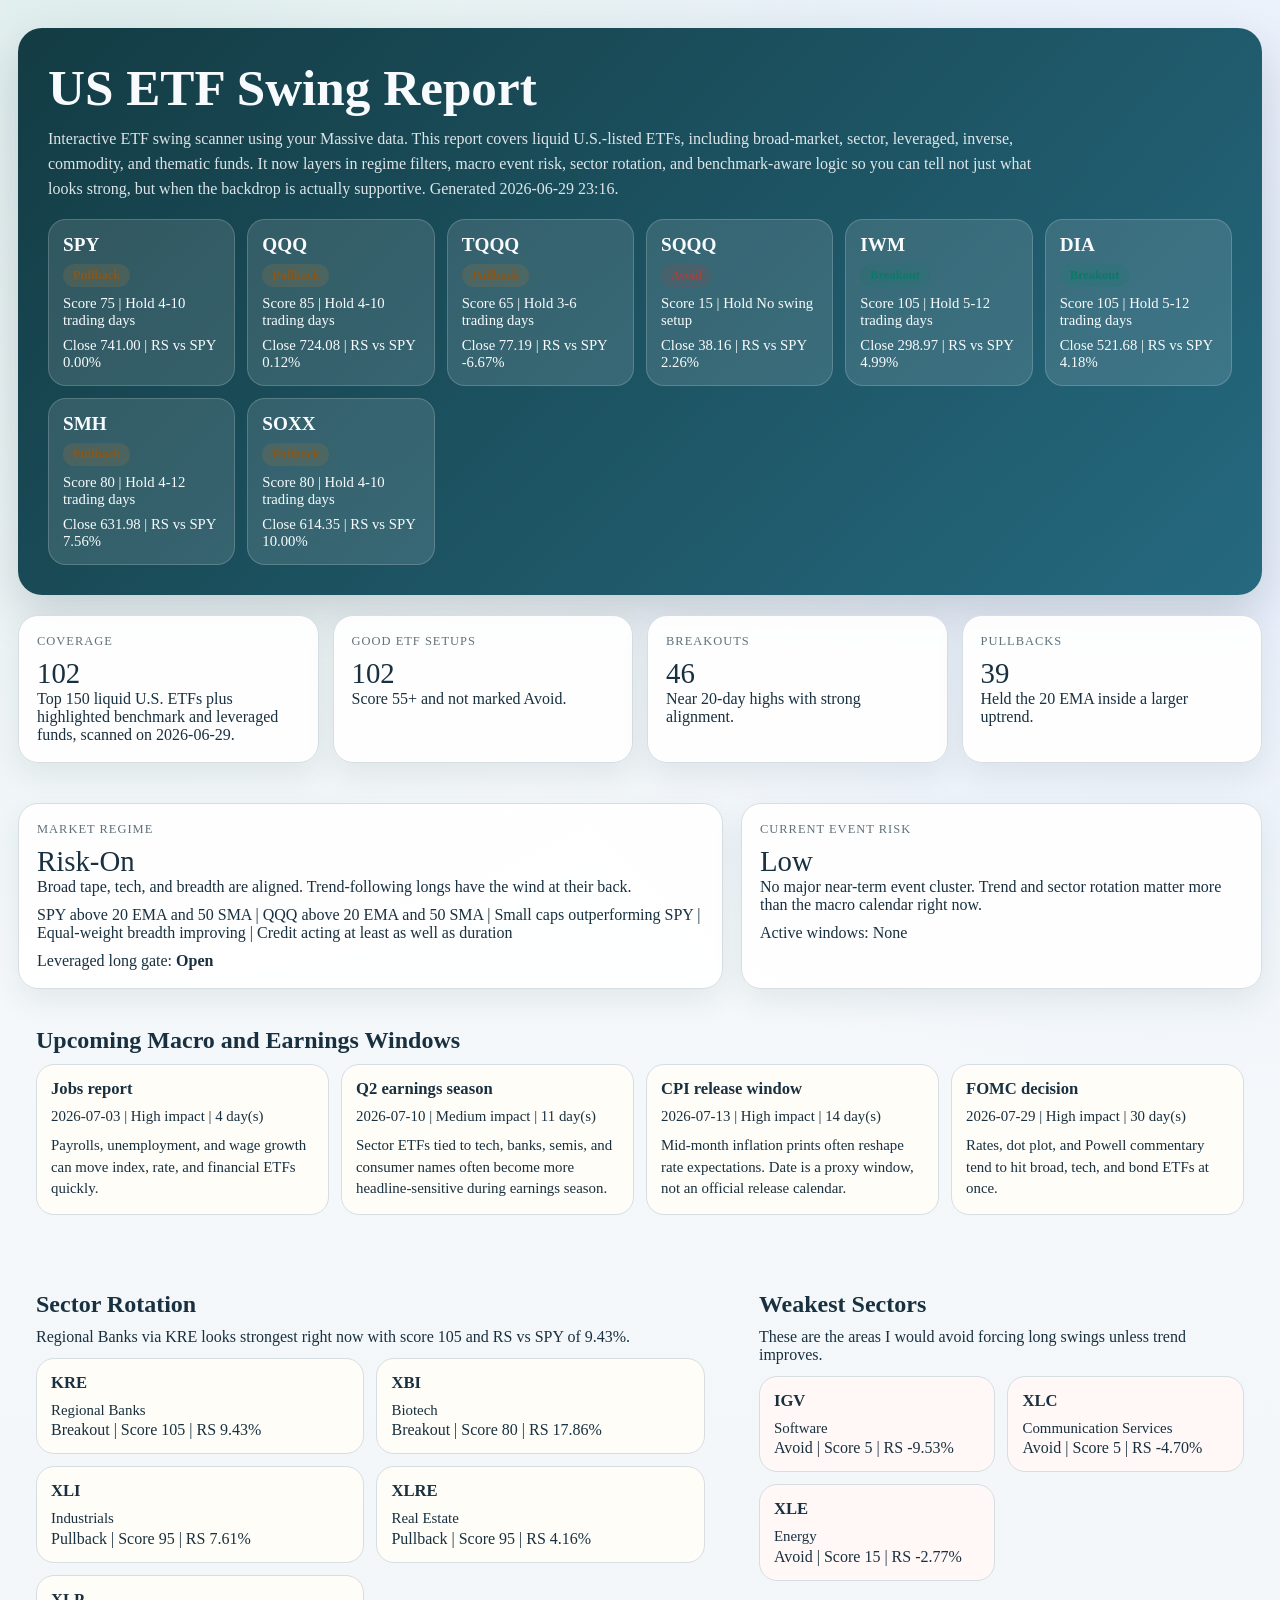
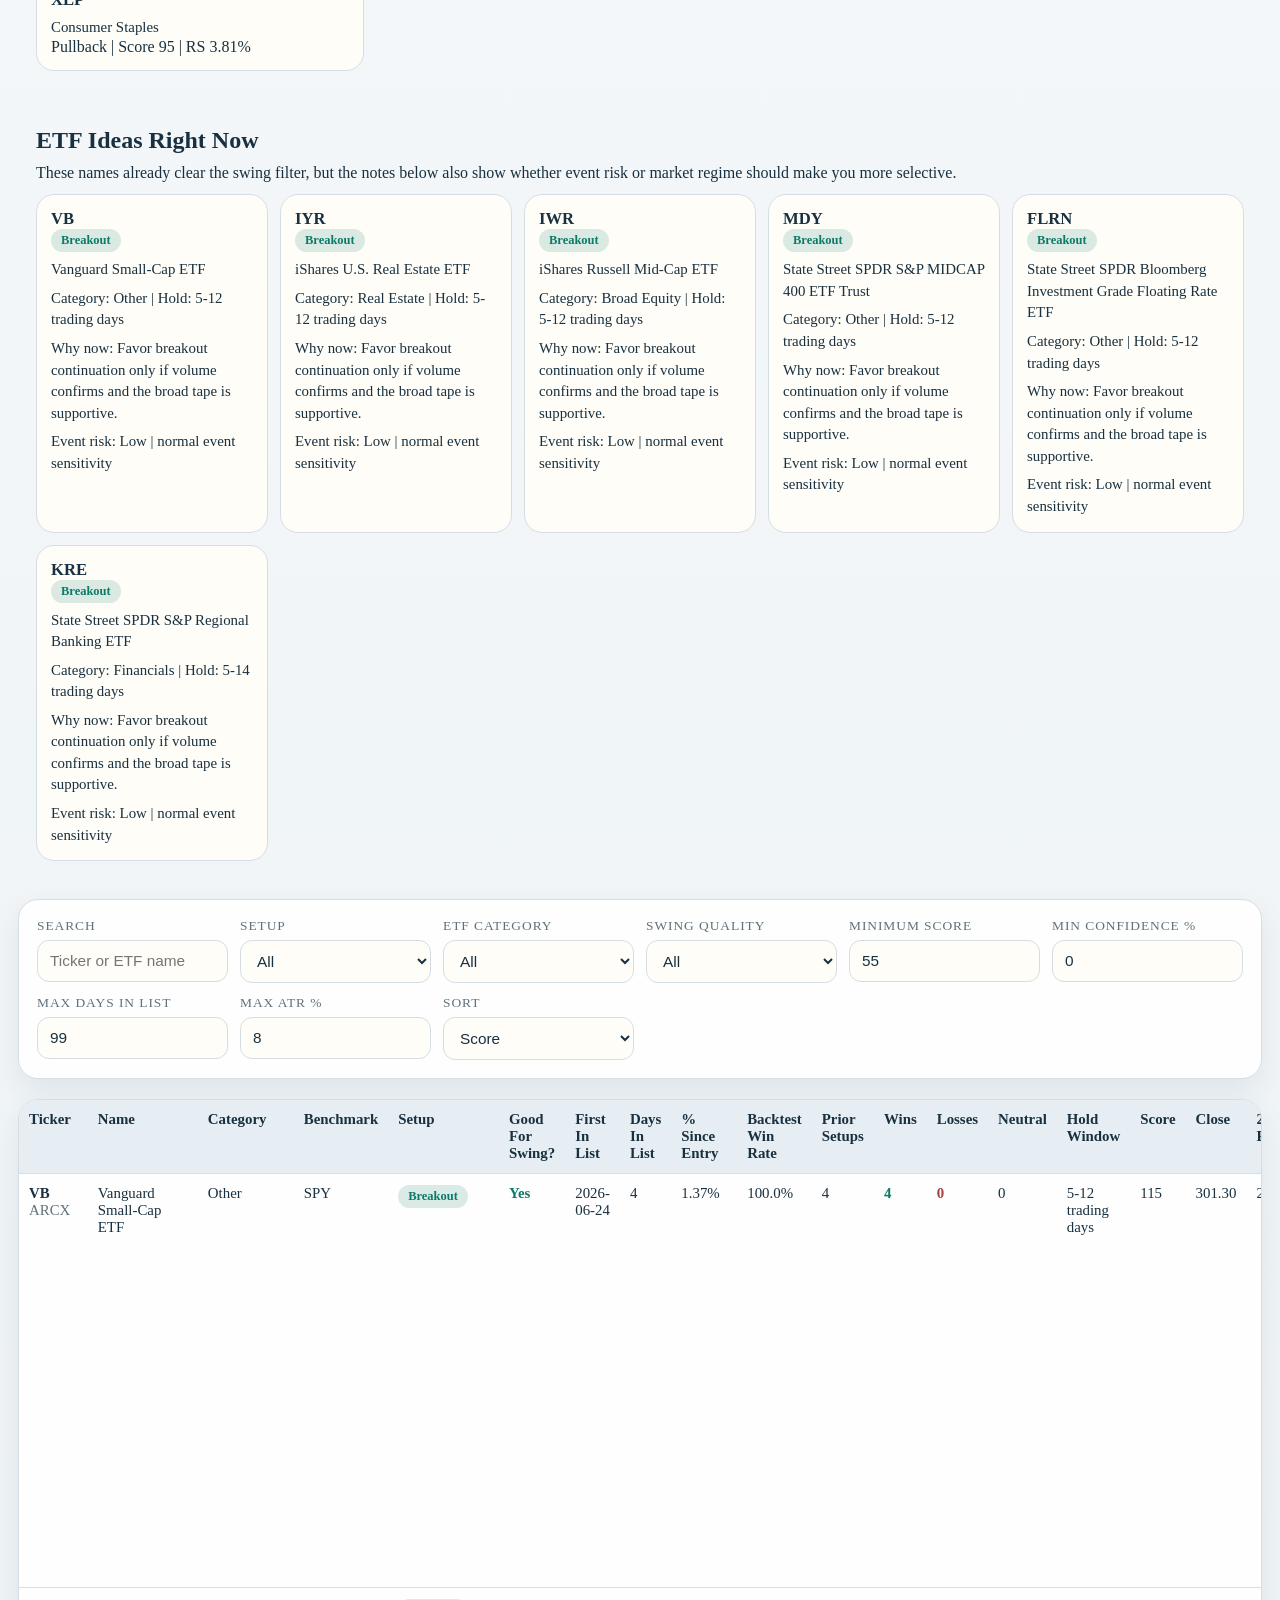
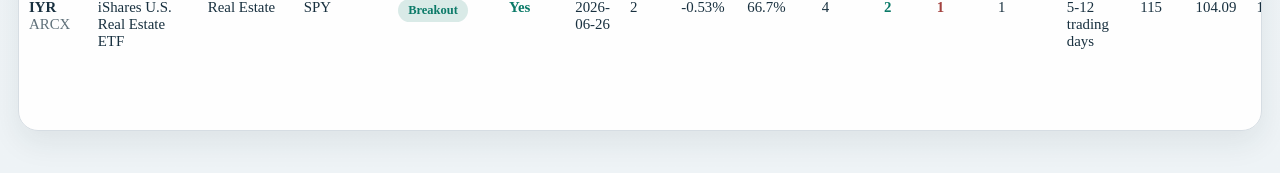
==== commit cc86c271: "Add setup backtest columns to reports" ====
--- a/etfs.html
+++ b/etfs.html
@@ -26,6 +26,18 @@
     .metric { padding:18px; }
     .label { color:var(--muted); text-transform:uppercase; letter-spacing:.08em; font-size:.78rem; }
     .value { font-size:1.8rem; margin-top:8px; }
+    .panel { margin-top:20px; padding:18px; }
+    .panel h2 { margin:0 0 10px; }
+    .event-grid,.rotation-grid,.idea-grid { display:grid; grid-template-columns:repeat(auto-fit,minmax(220px,1fr)); gap:12px; }
+    .event-card,.rotation-card,.idea-card { background:#fffdf8; border:1px solid var(--line); border-radius:18px; padding:14px; }
+    .rotation-card.weak { background:#fff8f7; }
+    .event-name,.rotation-ticker,.idea-ticker { font-size:1.04rem; font-weight:700; }
+    .event-date,.rotation-title,.idea-line,.event-note { margin-top:7px; font-size:.93rem; line-height:1.45; }
+    .split-grid { display:grid; grid-template-columns:1.15fr .85fr; gap:18px; margin-top:20px; }
+    .status-pill { display:inline-block; padding:5px 10px; border-radius:999px; font-size:.78rem; font-weight:700; }
+    .status-high { background:rgba(163,66,63,.15); color:var(--red); }
+    .status-medium { background:rgba(189,124,47,.16); color:#8a561a; }
+    .status-low { background:rgba(11,122,104,.15); color:var(--green); }
     .controls { margin-top:20px; padding:18px; }
     .control-grid { display:grid; grid-template-columns:repeat(auto-fit,minmax(180px,1fr)); gap:12px; }
     label { font-size:.84rem; color:var(--muted); display:block; margin-bottom:6px; text-transform:uppercase; letter-spacing:.07em; }
@@ -45,70 +57,244 @@
   <div class="wrap">
     <section class="hero">
       <h1>US ETF Swing Report</h1>
-      <p>Interactive ETF swing scanner using your Massive data. This report covers liquid U.S.-listed ETFs, including broad-market, sector, leveraged, inverse, commodity, and thematic funds. It uses 20 EMA, 50 SMA, 200 SMA, RSI, MACD, ATR, volume ratio, and relative strength versus both SPY and QQQ. Generated 2026-06-14 13:55.</p>
+      <p>Interactive ETF swing scanner using your Massive data. This report covers liquid U.S.-listed ETFs, including broad-market, sector, leveraged, inverse, commodity, and thematic funds. It now layers in regime filters, macro event risk, sector rotation, and benchmark-aware logic so you can tell not just what looks strong, but when the backdrop is actually supportive. Generated 2026-06-29 23:16.</p>
       <div class="focus-grid">
         <article class="focus-card">
           <div class="focus-ticker">SPY</div>
-          <div class="focus-setup Trend">Trend Continuation</div>
-          <div class="focus-line">Score 75 | Hold 7-15 trading days</div>
-          <div class="focus-line">Close 737.76 | RS vs SPY 0.00%</div>
+          <div class="focus-setup Pullback">Pullback</div>
+          <div class="focus-line">Score 75 | Hold 4-10 trading days</div>
+          <div class="focus-line">Close 741.00 | RS vs SPY 0.00%</div>
         </article>
         
         <article class="focus-card">
           <div class="focus-ticker">QQQ</div>
           <div class="focus-setup Pullback">Pullback</div>
-          <div class="focus-line">Score 95 | Hold 4-10 trading days</div>
-          <div class="focus-line">Close 717.12 | RS vs SPY 0.95%</div>
+          <div class="focus-line">Score 85 | Hold 4-10 trading days</div>
+          <div class="focus-line">Close 724.08 | RS vs SPY 0.12%</div>
         </article>
         
         <article class="focus-card">
           <div class="focus-ticker">TQQQ</div>
-          <div class="focus-setup Trend">Trend Continuation</div>
-          <div class="focus-line">Score 65 | Hold 6-11 trading days</div>
-          <div class="focus-line">Close 76.01 | RS vs SPY -0.98%</div>
+          <div class="focus-setup Pullback">Pullback</div>
+          <div class="focus-line">Score 65 | Hold 3-6 trading days</div>
+          <div class="focus-line">Close 77.19 | RS vs SPY -6.67%</div>
         </article>
         
         <article class="focus-card">
           <div class="focus-ticker">SQQQ</div>
           <div class="focus-setup Avoid">Avoid</div>
           <div class="focus-line">Score 15 | Hold No swing setup</div>
-          <div class="focus-line">Close 40.83 | RS vs SPY -2.15%</div>
+          <div class="focus-line">Close 38.16 | RS vs SPY 2.26%</div>
         </article>
         
         <article class="focus-card">
           <div class="focus-ticker">IWM</div>
           <div class="focus-setup Breakout">Breakout</div>
           <div class="focus-line">Score 105 | Hold 5-12 trading days</div>
-          <div class="focus-line">Close 290.41 | RS vs SPY 3.35%</div>
+          <div class="focus-line">Close 298.97 | RS vs SPY 4.99%</div>
         </article>
         
         <article class="focus-card">
           <div class="focus-ticker">DIA</div>
-          <div class="focus-setup Pullback">Pullback</div>
-          <div class="focus-line">Score 95 | Hold 4-10 trading days</div>
-          <div class="focus-line">Close 509.36 | RS vs SPY 3.07%</div>
+          <div class="focus-setup Breakout">Breakout</div>
+          <div class="focus-line">Score 105 | Hold 5-12 trading days</div>
+          <div class="focus-line">Close 521.68 | RS vs SPY 4.18%</div>
         </article>
         
         <article class="focus-card">
           <div class="focus-ticker">SMH</div>
           <div class="focus-setup Pullback">Pullback</div>
-          <div class="focus-line">Score 90 | Hold 4-12 trading days</div>
-          <div class="focus-line">Close 609.45 | RS vs SPY 7.07%</div>
+          <div class="focus-line">Score 80 | Hold 4-12 trading days</div>
+          <div class="focus-line">Close 631.98 | RS vs SPY 7.56%</div>
         </article>
         
         <article class="focus-card">
           <div class="focus-ticker">SOXX</div>
           <div class="focus-setup Pullback">Pullback</div>
-          <div class="focus-line">Score 90 | Hold 4-10 trading days</div>
-          <div class="focus-line">Close 586.93 | RS vs SPY 11.71%</div>
+          <div class="focus-line">Score 80 | Hold 4-10 trading days</div>
+          <div class="focus-line">Close 614.35 | RS vs SPY 10.00%</div>
         </article>
         </div>
     </section>
     <section class="metrics">
-      <article class="metric"><div class="label">Coverage</div><div class="value" id="coverageCount">-</div><div>Top 150 liquid U.S. ETFs plus highlighted benchmark and leveraged funds, scanned on 2026-06-11.</div></article>
+      <article class="metric"><div class="label">Coverage</div><div class="value" id="coverageCount">-</div><div>Top 150 liquid U.S. ETFs plus highlighted benchmark and leveraged funds, scanned on 2026-06-29.</div></article>
       <article class="metric"><div class="label">Good ETF Setups</div><div class="value" id="goodCount">-</div><div>Score 55+ and not marked Avoid.</div></article>
       <article class="metric"><div class="label">Breakouts</div><div class="value" id="breakoutCount">-</div><div>Near 20-day highs with strong alignment.</div></article>
       <article class="metric"><div class="label">Pullbacks</div><div class="value" id="pullbackCount">-</div><div>Held the 20 EMA inside a larger uptrend.</div></article>
+    </section>
+    <section class="split-grid">
+      <article class="panel metric">
+        <div class="label">Market Regime</div>
+        <div class="value">Risk-On</div>
+        <div>Broad tape, tech, and breadth are aligned. Trend-following longs have the wind at their back.</div>
+        <div class="note" style="margin-top:10px;">SPY above 20 EMA and 50 SMA | QQQ above 20 EMA and 50 SMA | Small caps outperforming SPY | Equal-weight breadth improving | Credit acting at least as well as duration</div>
+        <div class="note" style="margin-top:10px;">Leveraged long gate: <strong>Open</strong></div>
+      </article>
+      <article class="panel metric">
+        <div class="label">Current Event Risk</div>
+        <div class="value">Low</div>
+        <div>No major near-term event cluster. Trend and sector rotation matter more than the macro calendar right now.</div>
+        <div class="note" style="margin-top:10px;">Active windows: None</div>
+      </article>
+    </section>
+    <section class="panel">
+      <h2>Upcoming Macro and Earnings Windows</h2>
+      <div class="event-grid">
+        <article class="event-card">
+          <div class="event-name">Jobs report</div>
+          <div class="event-date">2026-07-03 | High impact | 4 day(s)</div>
+          <div class="event-note">Payrolls, unemployment, and wage growth can move index, rate, and financial ETFs quickly.</div>
+        </article>
+        
+        <article class="event-card">
+          <div class="event-name">Q2 earnings season</div>
+          <div class="event-date">2026-07-10 | Medium impact | 11 day(s)</div>
+          <div class="event-note">Sector ETFs tied to tech, banks, semis, and consumer names often become more headline-sensitive during earnings season.</div>
+        </article>
+        
+        <article class="event-card">
+          <div class="event-name">CPI release window</div>
+          <div class="event-date">2026-07-13 | High impact | 14 day(s)</div>
+          <div class="event-note">Mid-month inflation prints often reshape rate expectations. Date is a proxy window, not an official release calendar.</div>
+        </article>
+        
+        <article class="event-card">
+          <div class="event-name">FOMC decision</div>
+          <div class="event-date">2026-07-29 | High impact | 30 day(s)</div>
+          <div class="event-note">Rates, dot plot, and Powell commentary tend to hit broad, tech, and bond ETFs at once.</div>
+        </article>
+        </div>
+    </section>
+    <section class="split-grid">
+      <article class="panel">
+        <h2>Sector Rotation</h2>
+        <div class="note">Regional Banks via KRE looks strongest right now with score 105 and RS vs SPY of 9.43%.</div>
+        <div class="rotation-grid" style="margin-top:12px;">
+        <article class="rotation-card">
+          <div class="rotation-ticker">KRE</div>
+          <div class="rotation-title">Regional Banks</div>
+          <div class="rotation-line">Breakout | Score 105 | RS 9.43%</div>
+        </article>
+        
+        <article class="rotation-card">
+          <div class="rotation-ticker">XBI</div>
+          <div class="rotation-title">Biotech</div>
+          <div class="rotation-line">Breakout | Score 80 | RS 17.86%</div>
+        </article>
+        
+        <article class="rotation-card">
+          <div class="rotation-ticker">XLI</div>
+          <div class="rotation-title">Industrials</div>
+          <div class="rotation-line">Pullback | Score 95 | RS 7.61%</div>
+        </article>
+        
+        <article class="rotation-card">
+          <div class="rotation-ticker">XLRE</div>
+          <div class="rotation-title">Real Estate</div>
+          <div class="rotation-line">Pullback | Score 95 | RS 4.16%</div>
+        </article>
+        
+        <article class="rotation-card">
+          <div class="rotation-ticker">XLP</div>
+          <div class="rotation-title">Consumer Staples</div>
+          <div class="rotation-line">Pullback | Score 95 | RS 3.81%</div>
+        </article>
+        </div>
+      </article>
+      <article class="panel">
+        <h2>Weakest Sectors</h2>
+        <div class="note">These are the areas I would avoid forcing long swings unless trend improves.</div>
+        <div class="rotation-grid" style="margin-top:12px;">
+        <article class="rotation-card weak">
+          <div class="rotation-ticker">IGV</div>
+          <div class="rotation-title">Software</div>
+          <div class="rotation-line">Avoid | Score 5 | RS -9.53%</div>
+        </article>
+        
+        <article class="rotation-card weak">
+          <div class="rotation-ticker">XLC</div>
+          <div class="rotation-title">Communication Services</div>
+          <div class="rotation-line">Avoid | Score 5 | RS -4.70%</div>
+        </article>
+        
+        <article class="rotation-card weak">
+          <div class="rotation-ticker">XLE</div>
+          <div class="rotation-title">Energy</div>
+          <div class="rotation-line">Avoid | Score 15 | RS -2.77%</div>
+        </article>
+        </div>
+      </article>
+    </section>
+    <section class="panel">
+      <h2>ETF Ideas Right Now</h2>
+      <div class="note">These names already clear the swing filter, but the notes below also show whether event risk or market regime should make you more selective.</div>
+      <div class="idea-grid" style="margin-top:12px;">
+        <article class="idea-card">
+          <div class="idea-head">
+            <div class="idea-ticker">VB</div>
+            <div class="tag Breakout">Breakout</div>
+          </div>
+          <div class="idea-line">Vanguard Small-Cap ETF</div>
+          <div class="idea-line">Category: Other | Hold: 5-12 trading days</div>
+          <div class="idea-line">Why now: Favor breakout continuation only if volume confirms and the broad tape is supportive.</div>
+          <div class="idea-line">Event risk: Low | normal event sensitivity</div>
+        </article>
+        
+        <article class="idea-card">
+          <div class="idea-head">
+            <div class="idea-ticker">IYR</div>
+            <div class="tag Breakout">Breakout</div>
+          </div>
+          <div class="idea-line">iShares U.S. Real Estate ETF</div>
+          <div class="idea-line">Category: Real Estate | Hold: 5-12 trading days</div>
+          <div class="idea-line">Why now: Favor breakout continuation only if volume confirms and the broad tape is supportive.</div>
+          <div class="idea-line">Event risk: Low | normal event sensitivity</div>
+        </article>
+        
+        <article class="idea-card">
+          <div class="idea-head">
+            <div class="idea-ticker">IWR</div>
+            <div class="tag Breakout">Breakout</div>
+          </div>
+          <div class="idea-line">iShares Russell Mid-Cap ETF</div>
+          <div class="idea-line">Category: Broad Equity | Hold: 5-12 trading days</div>
+          <div class="idea-line">Why now: Favor breakout continuation only if volume confirms and the broad tape is supportive.</div>
+          <div class="idea-line">Event risk: Low | normal event sensitivity</div>
+        </article>
+        
+        <article class="idea-card">
+          <div class="idea-head">
+            <div class="idea-ticker">MDY</div>
+            <div class="tag Breakout">Breakout</div>
+          </div>
+          <div class="idea-line">State Street SPDR S&P MIDCAP 400 ETF Trust</div>
+          <div class="idea-line">Category: Other | Hold: 5-12 trading days</div>
+          <div class="idea-line">Why now: Favor breakout continuation only if volume confirms and the broad tape is supportive.</div>
+          <div class="idea-line">Event risk: Low | normal event sensitivity</div>
+        </article>
+        
+        <article class="idea-card">
+          <div class="idea-head">
+            <div class="idea-ticker">FLRN</div>
+            <div class="tag Breakout">Breakout</div>
+          </div>
+          <div class="idea-line">State Street SPDR Bloomberg Investment Grade Floating Rate ETF</div>
+          <div class="idea-line">Category: Other | Hold: 5-12 trading days</div>
+          <div class="idea-line">Why now: Favor breakout continuation only if volume confirms and the broad tape is supportive.</div>
+          <div class="idea-line">Event risk: Low | normal event sensitivity</div>
+        </article>
+        
+        <article class="idea-card">
+          <div class="idea-head">
+            <div class="idea-ticker">KRE</div>
+            <div class="tag Breakout">Breakout</div>
+          </div>
+          <div class="idea-line">State Street SPDR S&P Regional Banking ETF</div>
+          <div class="idea-line">Category: Financials | Hold: 5-14 trading days</div>
+          <div class="idea-line">Why now: Favor breakout continuation only if volume confirms and the broad tape is supportive.</div>
+          <div class="idea-line">Event risk: Low | normal event sensitivity</div>
+        </article>
+        </div>
     </section>
     <section class="controls">
       <div class="control-grid">
@@ -117,14 +303,16 @@
         <div><label for="categoryFilter">ETF Category</label><select id="categoryFilter"><option value="All">All</option><option value="Broad Equity">Broad Equity</option><option value="Technology / Growth">Technology / Growth</option><option value="Leveraged">Leveraged</option><option value="Inverse">Inverse</option><option value="Fixed Income">Fixed Income</option><option value="Commodity / Alternative">Commodity / Alternative</option><option value="International">International</option><option value="Financials">Financials</option><option value="Energy">Energy</option><option value="Healthcare">Healthcare</option><option value="Thematic">Thematic</option><option value="Other">Other</option></select></div>
         <div><label for="qualityFilter">Swing Quality</label><select id="qualityFilter"><option value="All">All</option><option value="Yes">Good for swing trade</option><option value="No">Not good right now</option></select></div>
         <div><label for="minScore">Minimum Score</label><input id="minScore" type="number" value="55" min="0" max="100" step="5"></div>
+        <div><label for="minConfidence">Min Confidence %</label><input id="minConfidence" type="number" value="0" min="0" max="100" step="5"></div>
+        <div><label for="maxDaysInList">Max Days In List</label><input id="maxDaysInList" type="number" value="99" min="1" max="260" step="1"></div>
         <div><label for="maxAtr">Max ATR %</label><input id="maxAtr" type="number" value="8" min="1" max="30" step="0.5"></div>
-        <div><label for="sortBy">Sort</label><select id="sortBy"><option value="score">Score</option><option value="rsVsSpy20d">RS vs SPY</option><option value="rsVsQqq20d">RS vs QQQ</option><option value="volumeRatio">Volume Ratio</option><option value="atrPct">ATR %</option><option value="close">Price</option></select></div>
+        <div><label for="sortBy">Sort</label><select id="sortBy"><option value="score">Score</option><option value="setupConfidence">Backtest Win Rate</option><option value="similarSetups">Prior Setups</option><option value="entryChangePct">% Since Entry</option><option value="daysInList">Days In List</option><option value="rsVsSpy20d">RS vs SPY</option><option value="rsVsQqq20d">RS vs QQQ</option><option value="volumeRatio">Volume Ratio</option><option value="atrPct">ATR %</option><option value="close">Price</option></select></div>
       </div>
     </section>
-    <section class="table-wrap"><div class="table-scroll"><table><thead><tr><th data-sort="ticker">Ticker</th><th data-sort="name">Name</th><th data-sort="category">Category</th><th data-sort="benchmark">Benchmark</th><th data-sort="setup">Setup</th><th data-sort="goodForSwing">Good For Swing?</th><th data-sort="holdWindow">Hold Window</th><th data-sort="score">Score</th><th data-sort="close">Close</th><th data-sort="ema20">20 EMA</th><th data-sort="sma50">50 SMA</th><th data-sort="sma200">200 SMA</th><th data-sort="rsi14">RSI</th><th data-sort="macd">MACD</th><th data-sort="atrPct">ATR %</th><th data-sort="volumeRatio">Vol Ratio</th><th data-sort="rsVsSpy20d">RS vs SPY</th><th data-sort="rsVsQqq20d">RS vs QQQ</th><th data-sort="stopLoss">Stop</th><th data-sort="target1">T1</th><th data-sort="target2">T2</th><th data-sort="strategyIdea">Strategy</th><th data-sort="caution">Caution</th><th data-sort="notes">Notes</th></tr></thead><tbody id="reportBody"></tbody></table></div></section>
+    <section class="table-wrap"><div class="table-scroll"><table><thead><tr><th data-sort="ticker">Ticker</th><th data-sort="name">Name</th><th data-sort="category">Category</th><th data-sort="benchmark">Benchmark</th><th data-sort="setup">Setup</th><th data-sort="goodForSwing">Good For Swing?</th><th data-sort="firstSeenDate">First In List</th><th data-sort="daysInList">Days In List</th><th data-sort="entryChangePct">% Since Entry</th><th data-sort="setupConfidence">Backtest Win Rate</th><th data-sort="similarSetups">Prior Setups</th><th data-sort="setupWins">Wins</th><th data-sort="setupLosses">Losses</th><th data-sort="setupNeutral">Neutral</th><th data-sort="holdWindow">Hold Window</th><th data-sort="score">Score</th><th data-sort="close">Close</th><th data-sort="ema20">20 EMA</th><th data-sort="sma50">50 SMA</th><th data-sort="sma200">200 SMA</th><th data-sort="rsi14">RSI</th><th data-sort="macd">MACD</th><th data-sort="atrPct">ATR %</th><th data-sort="volumeRatio">Vol Ratio</th><th data-sort="rsVsSpy20d">RS vs SPY</th><th data-sort="rsVsQqq20d">RS vs QQQ</th><th data-sort="eventRisk">Event Risk</th><th data-sort="stopLoss">Stop</th><th data-sort="target1">T1</th><th data-sort="target2">T2</th><th data-sort="strategyIdea">Strategy</th><th data-sort="benchmarkNote">Benchmark Logic</th><th data-sort="caution">Caution</th><th data-sort="notes">Notes</th></tr></thead><tbody id="reportBody"></tbody></table></div></section>
   </div>
   <script>
-    const rows = [{"ticker": "KRE", "name": "State Street SPDR S&P Regional Banking ETF", "exchange": "ARCX", "category": "Financials", "benchmark": "SPY", "date": "2026-06-11", "setup": "Breakout", "score": 115, "close": 72.35, "ema20": 69.9, "sma50": 69.18, "sma200": 66.12, "rsi14": 63.9, "macd": 0.7, "macdSignal": 0.39, "atrPct": 1.86, "volumeRatio": 1.04, "rsVsSpy20d": 8.37, "rsVsQqq20d": 7.42, "stopLoss": 70.33, "target1": 74.37, "target2": 76.4, "holdWindow": "5-14 trading days", "goodForSwing": true, "strategyIdea": "Favor breakout continuation only if volume confirms and the broad tape is supportive.", "caution": "Standard swing risk", "notes": "20 EMA > 50 SMA > 200 SMA; near 20-day high; held 20 EMA on pullback; MACD above signal; RSI in bullish zone; volume above 20-day average; beating SPY over 20 days"}, {"ticker": "IJR", "name": "iShares Core S&P Small-Cap ETF", "exchange": "ARCX", "category": "Other", "benchmark": "SPY", "date": "2026-06-11", "setup": "Breakout", "score": 115, "close": 142.29, "ema20": 138.4, "sma50": 135.5, "sma200": 125.71, "rsi14": 63.3, "macd": 1.39, "macdSignal": 1.31, "atrPct": 1.59, "volumeRatio": 1.44, "rsVsSpy20d": 5.79, "rsVsQqq20d": 4.84, "stopLoss": 138.9, "target1": 145.68, "target2": 149.08, "holdWindow": "5-14 trading days", "goodForSwing": true, "strategyIdea": "Favor breakout continuation only if volume confirms and the broad tape is supportive.", "caution": "Standard swing risk", "notes": "20 EMA > 50 SMA > 200 SMA; near 20-day high; held 20 EMA on pullback; MACD above signal; RSI in bullish zone; volume above 20-day average; beating SPY over 20 days"}, {"ticker": "VNQ", "name": "Vanguard Real Estate ETF", "exchange": "ARCX", "category": "Real Estate", "benchmark": "SPY", "date": "2026-06-11", "setup": "Breakout", "score": 115, "close": 97.61, "ema20": 96.19, "sma50": 95.16, "sma200": 91.98, "rsi14": 58.7, "macd": 0.5, "macdSignal": 0.35, "atrPct": 1.36, "volumeRatio": 1.24, "rsVsSpy20d": 2.41, "rsVsQqq20d": 1.46, "stopLoss": 95.62, "target1": 99.6, "target2": 101.59, "holdWindow": "5-12 trading days", "goodForSwing": true, "strategyIdea": "Favor breakout continuation only if volume confirms and the broad tape is supportive.", "caution": "Standard swing risk", "notes": "20 EMA > 50 SMA > 200 SMA; near 20-day high; held 20 EMA on pullback; MACD above signal; RSI in bullish zone; volume above 20-day average; beating SPY over 20 days"}, {"ticker": "IYR", "name": "iShares U.S. Real Estate ETF", "exchange": "ARCX", "category": "Real Estate", "benchmark": "SPY", "date": "2026-06-11", "setup": "Breakout", "score": 115, "close": 103.45, "ema20": 102.0, "sma50": 101.15, "sma200": 97.52, "rsi14": 58.2, "macd": 0.43, "macdSignal": 0.27, "atrPct": 1.36, "volumeRatio": 1.45, "rsVsSpy20d": 2.02, "rsVsQqq20d": 1.07, "stopLoss": 101.34, "target1": 105.56, "target2": 107.67, "holdWindow": "5-12 trading days", "goodForSwing": true, "strategyIdea": "Favor breakout continuation only if volume confirms and the broad tape is supportive.", "caution": "Standard swing risk", "notes": "20 EMA > 50 SMA > 200 SMA; near 20-day high; held 20 EMA on pullback; MACD above signal; RSI in bullish zone; volume above 20-day average; beating SPY over 20 days"}, {"ticker": "SCHV", "name": "Schwab U.S. Large-Cap Value ETF", "exchange": "ARCX", "category": "Other", "benchmark": "SPY", "date": "2026-06-11", "setup": "Breakout", "score": 105, "close": 34.13, "ema20": 33.44, "sma50": 32.54, "sma200": 30.6, "rsi14": 64.0, "macd": 0.39, "macdSignal": 0.41, "atrPct": 1.22, "volumeRatio": 2.03, "rsVsSpy20d": 4.54, "rsVsQqq20d": 3.59, "stopLoss": 33.5, "target1": 34.76, "target2": 35.38, "holdWindow": "5-12 trading days", "goodForSwing": true, "strategyIdea": "Favor breakout continuation only if volume confirms and the broad tape is supportive.", "caution": "Standard swing risk", "notes": "20 EMA > 50 SMA > 200 SMA; near 20-day high; held 20 EMA on pullback; RSI in bullish zone; volume above 20-day average; beating SPY over 20 days; beating QQQ over 20 days"}, {"ticker": "RSP", "name": "Invesco S&P 500 Equal Weight ETF", "exchange": "ARCX", "category": "Broad Equity", "benchmark": "SPY", "date": "2026-06-11", "setup": "Breakout", "score": 105, "close": 209.75, "ema20": 207.11, "sma50": 203.11, "sma200": 195.52, "rsi14": 59.8, "macd": 1.72, "macdSignal": 1.88, "atrPct": 1.14, "volumeRatio": 1.52, "rsVsSpy20d": 3.98, "rsVsQqq20d": 3.03, "stopLoss": 206.15, "target1": 213.35, "target2": 216.95, "holdWindow": "5-12 trading days", "goodForSwing": true, "strategyIdea": "Favor breakout continuation only if volume confirms and the broad tape is supportive.", "caution": "Standard swing risk", "notes": "20 EMA > 50 SMA > 200 SMA; near 20-day high; held 20 EMA on pullback; RSI in bullish zone; volume above 20-day average; beating SPY over 20 days; beating QQQ over 20 days"}, {"ticker": "IJH", "name": "iShares Core S&P Mid-Cap ETF", "exchange": "ARCX", "category": "Other", "benchmark": "SPY", "date": "2026-06-11", "setup": "Breakout", "score": 105, "close": 75.5, "ema20": 74.1, "sma50": 72.74, "sma200": 68.49, "rsi14": 60.1, "macd": 0.6, "macdSignal": 0.65, "atrPct": 1.57, "volumeRatio": 1.79, "rsVsSpy20d": 3.85, "rsVsQqq20d": 2.9, "stopLoss": 73.73, "target1": 77.27, "target2": 79.05, "holdWindow": "5-12 trading days", "goodForSwing": true, "strategyIdea": "Favor breakout continuation only if volume confirms and the broad tape is supportive.", "caution": "Standard swing risk", "notes": "20 EMA > 50 SMA > 200 SMA; near 20-day high; held 20 EMA on pullback; RSI in bullish zone; volume above 20-day average; beating SPY over 20 days; beating QQQ over 20 days"}, {"ticker": "VTV", "name": "Vanguard Value ETF", "exchange": "ARCX", "category": "Other", "benchmark": "SPY", "date": "2026-06-11", "setup": "Breakout", "score": 105, "close": 215.08, "ema20": 211.31, "sma50": 206.63, "sma200": 195.96, "rsi14": 64.1, "macd": 2.04, "macdSignal": 2.1, "atrPct": 1.05, "volumeRatio": 1.3, "rsVsSpy20d": 3.83, "rsVsQqq20d": 2.88, "stopLoss": 211.71, "target1": 218.45, "target2": 221.83, "holdWindow": "5-12 trading days", "goodForSwing": true, "strategyIdea": "Favor breakout continuation only if volume confirms and the broad tape is supportive.", "caution": "Standard swing risk", "notes": "20 EMA > 50 SMA > 200 SMA; near 20-day high; held 20 EMA on pullback; RSI in bullish zone; volume above 20-day average; beating SPY over 20 days; beating QQQ over 20 days"}, {"ticker": "MDY", "name": "State Street SPDR S&P MIDCAP 400 ETF Trust", "exchange": "ARCX", "category": "Other", "benchmark": "SPY", "date": "2026-06-11", "setup": "Breakout", "score": 105, "close": 688.85, "ema20": 676.12, "sma50": 663.82, "sma200": 625.44, "rsi14": 60.2, "macd": 5.42, "macdSignal": 5.83, "atrPct": 1.55, "volumeRatio": 2.13, "rsVsSpy20d": 3.82, "rsVsQqq20d": 2.87, "stopLoss": 672.83, "target1": 704.87, "target2": 720.88, "holdWindow": "5-12 trading days", "goodForSwing": true, "strategyIdea": "Favor breakout continuation only if volume confirms and the broad tape is supportive.", "caution": "Standard swing risk", "notes": "20 EMA > 50 SMA > 200 SMA; near 20-day high; held 20 EMA on pullback; RSI in bullish zone; volume above 20-day average; beating SPY over 20 days; beating QQQ over 20 days"}, {"ticker": "VTWO", "name": "Vanguard Russell 2000 ETF", "exchange": "XNAS", "category": "Broad Equity", "benchmark": "SPY", "date": "2026-06-11", "setup": "Breakout", "score": 105, "close": 117.37, "ema20": 115.19, "sma50": 112.08, "sma200": 103.72, "rsi14": 57.6, "macd": 1.04, "macdSignal": 1.37, "atrPct": 2.11, "volumeRatio": 1.71, "rsVsSpy20d": 3.38, "rsVsQqq20d": 2.43, "stopLoss": 113.96, "target1": 121.08, "target2": 124.8, "holdWindow": "5-12 trading days", "goodForSwing": true, "strategyIdea": "Favor breakout continuation only if volume confirms and the broad tape is supportive.", "caution": "Standard swing risk", "notes": "20 EMA > 50 SMA > 200 SMA; near 20-day high; held 20 EMA on pullback; RSI in bullish zone; volume above 20-day average; beating SPY over 20 days; beating QQQ over 20 days"}, {"ticker": "IWM", "name": "iShares Russell 2000 ETF", "exchange": "ARCX", "category": "Broad Equity", "benchmark": "SPY", "date": "2026-06-11", "setup": "Breakout", "score": 105, "close": 290.41, "ema20": 285.09, "sma50": 277.39, "sma200": 256.56, "rsi14": 57.6, "macd": 2.57, "macdSignal": 3.39, "atrPct": 2.12, "volumeRatio": 1.43, "rsVsSpy20d": 3.35, "rsVsQqq20d": 2.4, "stopLoss": 282.01, "target1": 299.66, "target2": 308.91, "holdWindow": "5-12 trading days", "goodForSwing": true, "strategyIdea": "Favor breakout continuation only if volume confirms and the broad tape is supportive.", "caution": "Standard swing risk", "notes": "20 EMA > 50 SMA > 200 SMA; near 20-day high; held 20 EMA on pullback; RSI in bullish zone; volume above 20-day average; beating SPY over 20 days; beating QQQ over 20 days"}, {"ticker": "SCHD", "name": "Schwab US Dividend Equity ETF", "exchange": "ARCX", "category": "Other", "benchmark": "SPY", "date": "2026-06-11", "setup": "Breakout", "score": 105, "close": 32.53, "ema20": 32.25, "sma50": 31.64, "sma200": 29.3, "rsi14": 59.5, "macd": 0.21, "macdSignal": 0.25, "atrPct": 1.04, "volumeRatio": 1.07, "rsVsSpy20d": 3.07, "rsVsQqq20d": 2.12, "stopLoss": 32.08, "target1": 33.04, "target2": 33.54, "holdWindow": "5-12 trading days", "goodForSwing": true, "strategyIdea": "Favor breakout continuation only if volume confirms and the broad tape is supportive.", "caution": "Standard swing risk", "notes": "20 EMA > 50 SMA > 200 SMA; near 20-day high; held 20 EMA on pullback; RSI in bullish zone; volume above 20-day average; beating SPY over 20 days; beating QQQ over 20 days"}, {"ticker": "VYM", "name": "Vanguard High Dividend Yield ETF", "exchange": "ARCX", "category": "Other", "benchmark": "SPY", "date": "2026-06-11", "setup": "Breakout", "score": 105, "close": 159.05, "ema20": 158.13, "sma50": 155.66, "sma200": 147.8, "rsi14": 56.1, "macd": 0.91, "macdSignal": 1.16, "atrPct": 1.01, "volumeRatio": 1.54, "rsVsSpy20d": 2.8, "rsVsQqq20d": 1.85, "stopLoss": 157.32, "target1": 161.46, "target2": 163.86, "holdWindow": "5-12 trading days", "goodForSwing": true, "strategyIdea": "Favor breakout continuation only if volume confirms and the broad tape is supportive.", "caution": "Standard swing risk", "notes": "20 EMA > 50 SMA > 200 SMA; near 20-day high; held 20 EMA on pullback; RSI in bullish zone; volume above 20-day average; beating SPY over 20 days; beating QQQ over 20 days"}, {"ticker": "IWD", "name": "iShares Russell 1000 Value ETF", "exchange": "ARCX", "category": "Broad Equity", "benchmark": "SPY", "date": "2026-06-11", "setup": "Breakout", "score": 105, "close": 239.78, "ema20": 236.42, "sma50": 230.65, "sma200": 215.81, "rsi14": 60.7, "macd": 2.13, "macdSignal": 2.53, "atrPct": 1.18, "volumeRatio": 1.59, "rsVsSpy20d": 2.78, "rsVsQqq20d": 1.83, "stopLoss": 235.52, "target1": 244.04, "target2": 248.29, "holdWindow": "5-12 trading days", "goodForSwing": true, "strategyIdea": "Favor breakout continuation only if volume confirms and the broad tape is supportive.", "caution": "Standard swing risk", "notes": "20 EMA > 50 SMA > 200 SMA; near 20-day high; held 20 EMA on pullback; RSI in bullish zone; volume above 20-day average; beating SPY over 20 days; beating QQQ over 20 days"}, {"ticker": "VGK", "name": "Vanguard FTSE Europe ETF", "exchange": "ARCX", "category": "International", "benchmark": "ACWI", "date": "2026-06-11", "setup": "Breakout", "score": 105, "close": 89.46, "ema20": 88.01, "sma50": 87.31, "sma200": 83.93, "rsi14": 56.5, "macd": 0.26, "macdSignal": 0.38, "atrPct": 1.56, "volumeRatio": 1.3, "rsVsSpy20d": 2.74, "rsVsQqq20d": 1.79, "stopLoss": 87.36, "target1": 91.56, "target2": 93.66, "holdWindow": "5-12 trading days", "goodForSwing": true, "strategyIdea": "Check dollar trend and foreign-market leadership before entry.", "caution": "Macro sensitive", "notes": "20 EMA > 50 SMA > 200 SMA; near 20-day high; held 20 EMA on pullback; RSI in bullish zone; volume above 20-day average; beating SPY over 20 days; beating QQQ over 20 days"}, {"ticker": "SCHF", "name": "Schwab International Equity ETF", "exchange": "ARCX", "category": "International", "benchmark": "ACWI", "date": "2026-06-11", "setup": "Breakout", "score": 105, "close": 27.66, "ema20": 27.27, "sma50": 26.76, "sma200": 24.93, "rsi14": 55.9, "macd": 0.14, "macdSignal": 0.24, "atrPct": 1.77, "volumeRatio": 1.27, "rsVsSpy20d": 1.89, "rsVsQqq20d": 0.94, "stopLoss": 27.02, "target1": 28.4, "target2": 29.13, "holdWindow": "5-12 trading days", "goodForSwing": true, "strategyIdea": "Check dollar trend and foreign-market leadership before entry.", "caution": "Macro sensitive", "notes": "20 EMA > 50 SMA > 200 SMA; near 20-day high; held 20 EMA on pullback; RSI in bullish zone; volume above 20-day average; beating SPY over 20 days; beating QQQ over 20 days"}, {"ticker": "VEA", "name": "Vanguard FTSE Developed Markets ETF", "exchange": "ARCX", "category": "International", "benchmark": "ACWI", "date": "2026-06-11", "setup": "Breakout", "score": 105, "close": 71.31, "ema20": 70.42, "sma50": 69.23, "sma200": 64.47, "rsi14": 55.2, "macd": 0.3, "macdSignal": 0.56, "atrPct": 1.77, "volumeRatio": 1.52, "rsVsSpy20d": 1.58, "rsVsQqq20d": 0.63, "stopLoss": 69.78, "target1": 73.2, "target2": 75.09, "holdWindow": "5-12 trading days", "goodForSwing": true, "strategyIdea": "Check dollar trend and foreign-market leadership before entry.", "caution": "Macro sensitive", "notes": "20 EMA > 50 SMA > 200 SMA; near 20-day high; held 20 EMA on pullback; RSI in bullish zone; volume above 20-day average; beating SPY over 20 days; beating QQQ over 20 days"}, {"ticker": "XLI", "name": "State Street Industrial Select Sector SPDR ETF", "exchange": "ARCX", "category": "Industrials", "benchmark": "SPY", "date": "2026-06-11", "setup": "Breakout", "score": 105, "close": 175.15, "ema20": 173.31, "sma50": 172.11, "sma200": 162.47, "rsi14": 54.1, "macd": 0.53, "macdSignal": 0.6, "atrPct": 1.84, "volumeRatio": 1.33, "rsVsSpy20d": 1.49, "rsVsQqq20d": 0.54, "stopLoss": 171.7, "target1": 179.97, "target2": 184.79, "holdWindow": "5-12 trading days", "goodForSwing": true, "strategyIdea": "Favor breakout continuation only if volume confirms and the broad tape is supportive.", "caution": "Standard swing risk", "notes": "20 EMA > 50 SMA > 200 SMA; near 20-day high; held 20 EMA on pullback; RSI in bullish zone; volume above 20-day average; beating SPY over 20 days; beating QQQ over 20 days"}, {"ticker": "EFA", "name": "iShares MSCI EAFE ETF", "exchange": "ARCX", "category": "Other", "benchmark": "SPY", "date": "2026-06-11", "setup": "Breakout", "score": 105, "close": 104.73, "ema20": 103.49, "sma50": 102.66, "sma200": 98.09, "rsi14": 55.3, "macd": 0.23, "macdSignal": 0.45, "atrPct": 1.51, "volumeRatio": 1.37, "rsVsSpy20d": 1.48, "rsVsQqq20d": 0.53, "stopLoss": 102.7, "target1": 107.1, "target2": 109.47, "holdWindow": "5-12 trading days", "goodForSwing": true, "strategyIdea": "Favor breakout continuation only if volume confirms and the broad tape is supportive.", "caution": "Standard swing risk", "notes": "20 EMA > 50 SMA > 200 SMA; near 20-day high; held 20 EMA on pullback; RSI in bullish zone; volume above 20-day average; beating SPY over 20 days; beating QQQ over 20 days"}, {"ticker": "IEFA", "name": "iShares Core MSCI EAFE ETF", "exchange": "BATS", "category": "Other", "benchmark": "SPY", "date": "2026-06-11", "setup": "Breakout", "score": 105, "close": 97.79, "ema20": 96.74, "sma50": 95.93, "sma200": 91.55, "rsi14": 55.0, "macd": 0.2, "macdSignal": 0.43, "atrPct": 1.49, "volumeRatio": 1.27, "rsVsSpy20d": 1.28, "rsVsQqq20d": 0.33, "stopLoss": 96.01, "target1": 99.97, "target2": 102.15, "holdWindow": "5-12 trading days", "goodForSwing": true, "strategyIdea": "Favor breakout continuation only if volume confirms and the broad tape is supportive.", "caution": "Standard swing risk", "notes": "20 EMA > 50 SMA > 200 SMA; near 20-day high; held 20 EMA on pullback; RSI in bullish zone; volume above 20-day average; beating SPY over 20 days; beating QQQ over 20 days"}, {"ticker": "XLP", "name": "State Street Consumer Staples Select Sector SPDR ETF", "exchange": "ARCX", "category": "Consumer", "benchmark": "SPY", "date": "2026-06-11", "setup": "Pullback", "score": 105, "close": 85.27, "ema20": 83.85, "sma50": 83.36, "sma200": 81.46, "rsi14": 58.5, "macd": 0.11, "macdSignal": -0.05, "atrPct": 1.47, "volumeRatio": 1.43, "rsVsSpy20d": 1.26, "rsVsQqq20d": 0.31, "stopLoss": 83.39, "target1": 87.15, "target2": 89.03, "holdWindow": "4-10 trading days", "goodForSwing": true, "strategyIdea": "Best used after a controlled retracement into trend support with improving momentum.", "caution": "Standard swing risk", "notes": "20 EMA > 50 SMA > 200 SMA; held 20 EMA on pullback; MACD above signal; RSI in bullish zone; volume above 20-day average; beating SPY over 20 days; beating QQQ over 20 days"}, {"ticker": "XHB", "name": "State Street SPDR S&P Homebuilders ETF", "exchange": "ARCX", "category": "Other", "benchmark": "SPY", "date": "2026-06-11", "setup": "Breakout", "score": 95, "close": 107.83, "ema20": 103.44, "sma50": 103.15, "sma200": 107.48, "rsi14": 60.3, "macd": 0.9, "macdSignal": 0.28, "atrPct": 2.44, "volumeRatio": 1.6, "rsVsSpy20d": 9.55, "rsVsQqq20d": 8.6, "stopLoss": 103.88, "target1": 111.78, "target2": 115.74, "holdWindow": "5-14 trading days", "goodForSwing": true, "strategyIdea": "Favor breakout continuation only if volume confirms and the broad tape is supportive.", "caution": "Standard swing risk", "notes": "near 20-day high; held 20 EMA on pullback; MACD above signal; RSI in bullish zone; volume above 20-day average; beating SPY over 20 days; beating QQQ over 20 days"}, {"ticker": "EWT", "name": "iShares MSCI Taiwan ETF", "exchange": "ARCX", "category": "Thematic", "benchmark": "SPY", "date": "2026-06-11", "setup": "Pullback", "score": 95, "close": 102.45, "ema20": 99.32, "sma50": 90.57, "sma200": 72.42, "rsi14": 58.7, "macd": 3.15, "macdSignal": 3.96, "atrPct": 3.25, "volumeRatio": 1.09, "rsVsSpy20d": 8.61, "rsVsQqq20d": 7.66, "stopLoss": 97.66, "target1": 107.44, "target2": 112.43, "holdWindow": "4-12 trading days", "goodForSwing": true, "strategyIdea": "Best used after a controlled retracement into trend support with improving momentum.", "caution": "Standard swing risk", "notes": "20 EMA > 50 SMA > 200 SMA; held 20 EMA on pullback; RSI in bullish zone; volume above 20-day average; beating SPY over 20 days; beating QQQ over 20 days"}, {"ticker": "XLK", "name": "State Street Technology Select Sector SPDR ETF", "exchange": "ARCX", "category": "Technology / Growth", "benchmark": "QQQ", "date": "2026-06-11", "setup": "Pullback", "score": 95, "close": 183.21, "ema20": 181.92, "sma50": 167.04, "sma200": 147.9, "rsi14": 54.3, "macd": 4.51, "macdSignal": 6.65, "atrPct": 3.13, "volumeRatio": 1.18, "rsVsSpy20d": 4.21, "rsVsQqq20d": 3.26, "stopLoss": 179.05, "target1": 191.81, "target2": 200.42, "holdWindow": "4-10 trading days", "goodForSwing": true, "strategyIdea": "Best used after a controlled retracement into trend support with improving momentum.", "caution": "Standard swing risk", "notes": "20 EMA > 50 SMA > 200 SMA; held 20 EMA on pullback; RSI in bullish zone; volume above 20-day average; beating SPY over 20 days; beating QQQ over 20 days"}, {"ticker": "XLF", "name": "State Street Financial Select Sector SPDR ETF", "exchange": "ARCX", "category": "Financials", "benchmark": "SPY", "date": "2026-06-11", "setup": "Breakout", "score": 95, "close": 52.62, "ema20": 51.84, "sma50": 51.56, "sma200": 52.55, "rsi14": 59.5, "macd": 0.24, "macdSignal": 0.14, "atrPct": 1.3, "volumeRatio": 1.11, "rsVsSpy20d": 3.81, "rsVsQqq20d": 2.86, "stopLoss": 51.59, "target1": 53.65, "target2": 54.67, "holdWindow": "5-12 trading days", "goodForSwing": true, "strategyIdea": "Favor breakout continuation only if volume confirms and the broad tape is supportive.", "caution": "Standard swing risk", "notes": "near 20-day high; held 20 EMA on pullback; MACD above signal; RSI in bullish zone; volume above 20-day average; beating SPY over 20 days; beating QQQ over 20 days"}, {"ticker": "EMXC", "name": "iShares MSCI Emerging Markets ex China ETF", "exchange": "XNAS", "category": "International", "benchmark": "ACWI", "date": "2026-06-11", "setup": "Pullback", "score": 95, "close": 99.2, "ema20": 97.36, "sma50": 92.56, "sma200": 78.61, "rsi14": 55.3, "macd": 1.36, "macdSignal": 2.15, "atrPct": 3.13, "volumeRatio": 1.01, "rsVsSpy20d": 3.8, "rsVsQqq20d": 2.85, "stopLoss": 95.81, "target1": 103.85, "target2": 108.51, "holdWindow": "4-10 trading days", "goodForSwing": true, "strategyIdea": "Check dollar trend and foreign-market leadership before entry.", "caution": "Macro sensitive", "notes": "20 EMA > 50 SMA > 200 SMA; held 20 EMA on pullback; RSI in bullish zone; volume above 20-day average; beating SPY over 20 days; beating QQQ over 20 days"}, {"ticker": "AIQ", "name": "Global X Funds Global X Artificial Intelligence & Technology ETF", "exchange": "XNAS", "category": "Technology / Growth", "benchmark": "QQQ", "date": "2026-06-11", "setup": "Pullback", "score": 95, "close": 63.95, "ema20": 63.75, "sma50": 58.45, "sma200": 52.09, "rsi14": 53.0, "macd": 1.53, "macdSignal": 2.36, "atrPct": 3.43, "volumeRatio": 1.5, "rsVsSpy20d": 3.58, "rsVsQqq20d": 2.63, "stopLoss": 62.66, "target1": 67.24, "target2": 70.52, "holdWindow": "4-10 trading days", "goodForSwing": true, "strategyIdea": "Best used after a controlled retracement into trend support with improving momentum.", "caution": "Standard swing risk", "notes": "20 EMA > 50 SMA > 200 SMA; held 20 EMA on pullback; RSI in bullish zone; volume above 20-day average; beating SPY over 20 days; beating QQQ over 20 days"}, {"ticker": "DIA", "name": "State Street SPDR Dow Jones Industrial Average ETF Trust", "exchange": "ARCX", "category": "Industrials", "benchmark": "SPY", "date": "2026-06-11", "setup": "Pullback", "score": 95, "close": 509.36, "ema20": 505.41, "sma50": 494.91, "sma200": 480.23, "rsi14": 56.0, "macd": 3.98, "macdSignal": 4.93, "atrPct": 1.29, "volumeRatio": 1.2, "rsVsSpy20d": 3.07, "rsVsQqq20d": 2.12, "stopLoss": 502.12, "target1": 519.22, "target2": 529.08, "holdWindow": "4-10 trading days", "goodForSwing": true, "strategyIdea": "Best used after a controlled retracement into trend support with improving momentum.", "caution": "Standard swing risk", "notes": "20 EMA > 50 SMA > 200 SMA; held 20 EMA on pullback; RSI in bullish zone; volume above 20-day average; beating SPY over 20 days; beating QQQ over 20 days"}, {"ticker": "QUAL", "name": "iShares MSCI USA Quality Factor ETF", "exchange": "BATS", "category": "Other", "benchmark": "SPY", "date": "2026-06-11", "setup": "Breakout", "score": 95, "close": 215.9, "ema20": 213.43, "sma50": 208.25, "sma200": 199.94, "rsi14": 60.1, "macd": 1.76, "macdSignal": 2.25, "atrPct": 1.19, "volumeRatio": 0.62, "rsVsSpy20d": 2.95, "rsVsQqq20d": 2.0, "stopLoss": 212.15, "target1": 219.74, "target2": 223.58, "holdWindow": "5-12 trading days", "goodForSwing": true, "strategyIdea": "Favor breakout continuation only if volume confirms and the broad tape is supportive.", "caution": "Standard swing risk", "notes": "20 EMA > 50 SMA > 200 SMA; near 20-day high; held 20 EMA on pullback; RSI in bullish zone; beating SPY over 20 days; beating QQQ over 20 days"}, {"ticker": "IVE", "name": "iShares S&P 500 Value ETF", "exchange": "ARCX", "category": "Broad Equity", "benchmark": "SPY", "date": "2026-06-11", "setup": "Breakout", "score": 95, "close": 227.15, "ema20": 226.1, "sma50": 222.48, "sma200": 214.22, "rsi14": 55.8, "macd": 1.08, "macdSignal": 1.54, "atrPct": 0.92, "volumeRatio": 0.78, "rsVsSpy20d": 1.73, "rsVsQqq20d": 0.78, "stopLoss": 225.06, "target1": 230.27, "target2": 233.39, "holdWindow": "5-12 trading days", "goodForSwing": true, "strategyIdea": "Favor breakout continuation only if volume confirms and the broad tape is supportive.", "caution": "Standard swing risk", "notes": "20 EMA > 50 SMA > 200 SMA; near 20-day high; held 20 EMA on pullback; RSI in bullish zone; beating SPY over 20 days; beating QQQ over 20 days"}, {"ticker": "EMB", "name": "iShares J.P. Morgan USD Emerging Markets Bond ETF", "exchange": "XNAS", "category": "Fixed Income", "benchmark": "AGG", "date": "2026-06-11", "setup": "Breakout", "score": 95, "close": 96.27, "ema20": 95.69, "sma50": 95.6, "sma200": 95.81, "rsi14": 56.2, "macd": 0.07, "macdSignal": 0.06, "atrPct": 0.55, "volumeRatio": 1.18, "rsVsSpy20d": 1.38, "rsVsQqq20d": 0.43, "stopLoss": 95.47, "target1": 97.07, "target2": 97.86, "holdWindow": "5-12 trading days", "goodForSwing": true, "strategyIdea": "Treat as a macro swing and watch rates plus risk-on/risk-off confirmation.", "caution": "Macro sensitive", "notes": "near 20-day high; held 20 EMA on pullback; MACD above signal; RSI in bullish zone; volume above 20-day average; beating SPY over 20 days; beating QQQ over 20 days"}, {"ticker": "VTEB", "name": "Vanguard Tax-Exempt Bond Index Fund", "exchange": "ARCX", "category": "Fixed Income", "benchmark": "AGG", "date": "2026-06-11", "setup": "Breakout", "score": 95, "close": 50.34, "ema20": 50.23, "sma50": 50.2, "sma200": 50.26, "rsi14": 56.3, "macd": 0.05, "macdSignal": 0.03, "atrPct": 0.28, "volumeRatio": 1.29, "rsVsSpy20d": 1.09, "rsVsQqq20d": 0.14, "stopLoss": 50.16, "target1": 50.55, "target2": 50.77, "holdWindow": "5-12 trading days", "goodForSwing": true, "strategyIdea": "Treat as a macro swing and watch rates plus risk-on/risk-off confirmation.", "caution": "Macro sensitive", "notes": "near 20-day high; held 20 EMA on pullback; MACD above signal; RSI in bullish zone; volume above 20-day average; beating SPY over 20 days; beating QQQ over 20 days"}, {"ticker": "EEM", "name": "iShares MSCI Emerging Markets ETF", "exchange": "ARCX", "category": "International", "benchmark": "ACWI", "date": "2026-06-11", "setup": "Pullback", "score": 95, "close": 67.5, "ema20": 66.78, "sma50": 64.54, "sma200": 57.95, "rsi14": 53.7, "macd": 0.51, "macdSignal": 0.98, "atrPct": 2.72, "volumeRatio": 1.29, "rsVsSpy20d": 1.04, "rsVsQqq20d": 0.09, "stopLoss": 65.86, "target1": 70.25, "target2": 73.01, "holdWindow": "4-10 trading days", "goodForSwing": true, "strategyIdea": "Check dollar trend and foreign-market leadership before entry.", "caution": "Macro sensitive", "notes": "20 EMA > 50 SMA > 200 SMA; held 20 EMA on pullback; RSI in bullish zone; volume above 20-day average; beating SPY over 20 days; beating QQQ over 20 days"}, {"ticker": "MUB", "name": "iShares National Muni Bond ETF", "exchange": "ARCX", "category": "Fixed Income", "benchmark": "AGG", "date": "2026-06-11", "setup": "Breakout", "score": 95, "close": 107.06, "ema20": 106.86, "sma50": 106.85, "sma200": 106.99, "rsi14": 54.7, "macd": 0.07, "macdSignal": 0.04, "atrPct": 0.31, "volumeRatio": 1.68, "rsVsSpy20d": 1.01, "rsVsQqq20d": 0.06, "stopLoss": 106.69, "target1": 107.56, "target2": 108.06, "holdWindow": "5-12 trading days", "goodForSwing": true, "strategyIdea": "Treat as a macro swing and watch rates plus risk-on/risk-off confirmation.", "caution": "Macro sensitive", "notes": "near 20-day high; held 20 EMA on pullback; MACD above signal; RSI in bullish zone; volume above 20-day average; beating SPY over 20 days; beating QQQ over 20 days"}, {"ticker": "QQQ", "name": "Invesco QQQ Trust, Series 1", "exchange": "XNAS", "category": "Other", "benchmark": "QQQ", "date": "2026-06-11", "setup": "Pullback", "score": 95, "close": 717.12, "ema20": 714.61, "sma50": 679.07, "sma200": 624.64, "rsi14": 53.6, "macd": 8.69, "macdSignal": 14.93, "atrPct": 2.13, "volumeRatio": 1.51, "rsVsSpy20d": 0.95, "rsVsQqq20d": 0.0, "stopLoss": 706.97, "target1": 740.03, "target2": 762.95, "holdWindow": "4-10 trading days", "goodForSwing": true, "strategyIdea": "Best used after a controlled retracement into trend support with improving momentum.", "caution": "Standard swing risk", "notes": "20 EMA > 50 SMA > 200 SMA; held 20 EMA on pullback; RSI in bullish zone; volume above 20-day average; beating SPY over 20 days"}, {"ticker": "QQQM", "name": "Invesco NASDAQ 100 ETF", "exchange": "XNAS", "category": "Broad Equity", "benchmark": "SPY", "date": "2026-06-11", "setup": "Pullback", "score": 95, "close": 295.02, "ema20": 294.25, "sma50": 279.6, "sma200": 257.17, "rsi14": 53.4, "macd": 3.59, "macdSignal": 6.16, "atrPct": 2.11, "volumeRatio": 1.24, "rsVsSpy20d": 0.91, "rsVsQqq20d": -0.04, "stopLoss": 291.13, "target1": 304.37, "target2": 313.72, "holdWindow": "4-10 trading days", "goodForSwing": true, "strategyIdea": "Best used after a controlled retracement into trend support with improving momentum.", "caution": "Standard swing risk", "notes": "20 EMA > 50 SMA > 200 SMA; held 20 EMA on pullback; RSI in bullish zone; volume above 20-day average; beating SPY over 20 days"}, {"ticker": "VT", "name": "Vanguard Total World Stock ETF", "exchange": "ARCX", "category": "International", "benchmark": "ACWI", "date": "2026-06-11", "setup": "Pullback", "score": 95, "close": 155.61, "ema20": 155.14, "sma50": 151.69, "sma200": 143.51, "rsi14": 53.0, "macd": 0.79, "macdSignal": 1.51, "atrPct": 1.46, "volumeRatio": 1.4, "rsVsSpy20d": 0.75, "rsVsQqq20d": -0.2, "stopLoss": 154.0, "target1": 159.03, "target2": 162.45, "holdWindow": "4-10 trading days", "goodForSwing": true, "strategyIdea": "Check dollar trend and foreign-market leadership before entry.", "caution": "Macro sensitive", "notes": "20 EMA > 50 SMA > 200 SMA; held 20 EMA on pullback; RSI in bullish zone; volume above 20-day average; beating SPY over 20 days"}, {"ticker": "EFV", "name": "iShares MSCI EAFE Value ETF", "exchange": "BATS", "category": "Other", "benchmark": "SPY", "date": "2026-06-11", "setup": "Breakout", "score": 95, "close": 78.57, "ema20": 77.89, "sma50": 77.6, "sma200": 72.98, "rsi14": 54.3, "macd": 0.01, "macdSignal": 0.17, "atrPct": 1.3, "volumeRatio": 0.46, "rsVsSpy20d": 0.65, "rsVsQqq20d": -0.3, "stopLoss": 77.38, "target1": 80.11, "target2": 81.64, "holdWindow": "5-12 trading days", "goodForSwing": true, "strategyIdea": "Favor breakout continuation only if volume confirms and the broad tape is supportive.", "caution": "Standard swing risk", "notes": "20 EMA > 50 SMA > 200 SMA; near 20-day high; held 20 EMA on pullback; RSI in bullish zone; beating SPY over 20 days"}, {"ticker": "USFR", "name": "WisdomTree Floating Rate Treasury Fund", "exchange": "ARCX", "category": "Fixed Income", "benchmark": "TLT", "date": "2026-06-11", "setup": "Breakout", "score": 95, "close": 50.41, "ema20": 50.38, "sma50": 50.39, "sma200": 50.36, "rsi14": 57.4, "macd": -0.0, "macdSignal": -0.01, "atrPct": 0.04, "volumeRatio": 1.4, "rsVsSpy20d": 0.59, "rsVsQqq20d": -0.36, "stopLoss": 50.38, "target1": 50.44, "target2": 50.47, "holdWindow": "5-12 trading days", "goodForSwing": true, "strategyIdea": "Treat as a macro swing and watch rates plus risk-on/risk-off confirmation.", "caution": "Macro sensitive", "notes": "near 20-day high; held 20 EMA on pullback; MACD above signal; RSI in bullish zone; volume above 20-day average; beating SPY over 20 days"}, {"ticker": "ACWI", "name": "iShares MSCI ACWI ETF", "exchange": "XNAS", "category": "Other", "benchmark": "SPY", "date": "2026-06-11", "setup": "Pullback", "score": 95, "close": 155.83, "ema20": 155.57, "sma50": 151.98, "sma200": 143.73, "rsi14": 52.5, "macd": 0.82, "macdSignal": 1.58, "atrPct": 1.49, "volumeRatio": 1.74, "rsVsSpy20d": 0.58, "rsVsQqq20d": -0.37, "stopLoss": 154.4, "target1": 159.32, "target2": 162.81, "holdWindow": "4-10 trading days", "goodForSwing": true, "strategyIdea": "Best used after a controlled retracement into trend support with improving momentum.", "caution": "Standard swing risk", "notes": "20 EMA > 50 SMA > 200 SMA; held 20 EMA on pullback; RSI in bullish zone; volume above 20-day average; beating SPY over 20 days"}, {"ticker": "MVLL", "name": "GraniteShares 2x Long MRVL Daily ETF", "exchange": "XNAS", "category": "Leveraged", "benchmark": "SPY", "date": "2026-06-11", "setup": "Trend Continuation", "score": 90, "close": 162.72, "ema20": 131.13, "sma50": 82.95, "sma200": 36.87, "rsi14": 59.1, "macd": 25.46, "macdSignal": 24.71, "atrPct": 18.09, "volumeRatio": 1.01, "rsVsSpy20d": 109.09, "rsVsQqq20d": 108.14, "stopLoss": 118.56, "target1": 206.88, "target2": 251.03, "holdWindow": "7-13 trading days", "goodForSwing": true, "strategyIdea": "Use as a trend-following swing and trail risk under moving-average support.", "caution": "Standard swing risk", "notes": "20 EMA > 50 SMA > 200 SMA; MACD above signal; RSI in bullish zone; volume above 20-day average; beating SPY over 20 days; beating QQQ over 20 days"}, {"ticker": "SOXX", "name": "iShares Semiconductor ETF", "exchange": "XNAS", "category": "Technology / Growth", "benchmark": "QQQ", "date": "2026-06-11", "setup": "Pullback", "score": 90, "close": 586.93, "ema20": 551.67, "sma50": 481.85, "sma200": 351.09, "rsi14": 60.1, "macd": 25.74, "macdSignal": 30.97, "atrPct": 5.27, "volumeRatio": 1.13, "rsVsSpy20d": 11.71, "rsVsQqq20d": 10.76, "stopLoss": 540.53, "target1": 633.33, "target2": 679.73, "holdWindow": "4-10 trading days", "goodForSwing": true, "strategyIdea": "Best used after a controlled retracement into trend support with improving momentum.", "caution": "Standard swing risk", "notes": "20 EMA > 50 SMA > 200 SMA; held 20 EMA on pullback; RSI in bullish zone; volume above 20-day average; beating SPY over 20 days; beating QQQ over 20 days"}, {"ticker": "SOXQ", "name": "Invesco PHLX Semiconductor ETF", "exchange": "XNAS", "category": "Technology / Growth", "benchmark": "QQQ", "date": "2026-06-11", "setup": "Pullback", "score": 90, "close": 103.7, "ema20": 98.21, "sma50": 86.3, "sma200": 63.95, "rsi14": 59.3, "macd": 4.31, "macdSignal": 5.3, "atrPct": 5.15, "volumeRatio": 1.83, "rsVsSpy20d": 10.24, "rsVsQqq20d": 9.29, "stopLoss": 95.69, "target1": 111.71, "target2": 119.71, "holdWindow": "4-10 trading days", "goodForSwing": true, "strategyIdea": "Best used after a controlled retracement into trend support with improving momentum.", "caution": "Standard swing risk", "notes": "20 EMA > 50 SMA > 200 SMA; held 20 EMA on pullback; RSI in bullish zone; volume above 20-day average; beating SPY over 20 days; beating QQQ over 20 days"}, {"ticker": "SMH", "name": "VanEck Semiconductor ETF", "exchange": "XNAS", "category": "Technology / Growth", "benchmark": "QQQ", "date": "2026-06-11", "setup": "Pullback", "score": 90, "close": 609.45, "ema20": 584.38, "sma50": 524.31, "sma200": 402.72, "rsi14": 58.6, "macd": 20.44, "macdSignal": 26.09, "atrPct": 4.54, "volumeRatio": 1.08, "rsVsSpy20d": 7.07, "rsVsQqq20d": 6.12, "stopLoss": 570.54, "target1": 650.97, "target2": 692.48, "holdWindow": "4-12 trading days", "goodForSwing": true, "strategyIdea": "Best used after a controlled retracement into trend support with improving momentum.", "caution": "Standard swing risk", "notes": "20 EMA > 50 SMA > 200 SMA; held 20 EMA on pullback; RSI in bullish zone; volume above 20-day average; beating SPY over 20 days; beating QQQ over 20 days"}, {"ticker": "TNA", "name": "Direxion Daily Small Cap Bull 3x ETF", "exchange": "ARCX", "category": "Leveraged", "benchmark": "SPY", "date": "2026-06-11", "setup": "Pullback", "score": 90, "close": 67.99, "ema20": 65.07, "sma50": 60.83, "sma200": 51.09, "rsi14": 56.1, "macd": 1.27, "macdSignal": 1.84, "atrPct": 6.1, "volumeRatio": 1.57, "rsVsSpy20d": 6.76, "rsVsQqq20d": 5.81, "stopLoss": 62.99, "target1": 74.21, "target2": 80.43, "holdWindow": "4-10 trading days", "goodForSwing": true, "strategyIdea": "Best used after a controlled retracement into trend support with improving momentum.", "caution": "Standard swing risk", "notes": "20 EMA > 50 SMA > 200 SMA; held 20 EMA on pullback; RSI in bullish zone; volume above 20-day average; beating SPY over 20 days; beating QQQ over 20 days"}, {"ticker": "EWY", "name": "iShares MSCI South Korea ETF", "exchange": "ARCX", "category": "Other", "benchmark": "SPY", "date": "2026-06-11", "setup": "Pullback", "score": 90, "close": 198.94, "ema20": 189.9, "sma50": 169.88, "sma200": 119.52, "rsi14": 56.0, "macd": 5.54, "macdSignal": 8.64, "atrPct": 5.97, "volumeRatio": 1.43, "rsVsSpy20d": 6.08, "rsVsQqq20d": 5.13, "stopLoss": 183.96, "target1": 216.76, "target2": 234.58, "holdWindow": "4-10 trading days", "goodForSwing": true, "strategyIdea": "Best used after a controlled retracement into trend support with improving momentum.", "caution": "Standard swing risk", "notes": "20 EMA > 50 SMA > 200 SMA; held 20 EMA on pullback; RSI in bullish zone; volume above 20-day average; beating SPY over 20 days; beating QQQ over 20 days"}, {"ticker": "SOXL", "name": "Direxion Daily Semiconductor Bull 3X ETF", "exchange": "ARCX", "category": "Leveraged", "benchmark": "QQQ", "date": "2026-06-11", "setup": "Pullback", "score": 85, "close": 223.99, "ema20": 203.38, "sma50": 149.12, "sma200": 72.09, "rsi14": 56.1, "macd": 18.48, "macdSignal": 24.7, "atrPct": 14.92, "volumeRatio": 1.12, "rsVsSpy20d": 22.19, "rsVsQqq20d": 21.24, "stopLoss": 186.67, "target1": 274.12, "target2": 324.24, "holdWindow": "4-8 trading days", "goodForSwing": true, "strategyIdea": "Use smaller size and shorter hold because leverage amplifies decay and gap risk.", "caution": "High decay / gap risk", "notes": "20 EMA > 50 SMA > 200 SMA; held 20 EMA on pullback; RSI in bullish zone; volume above 20-day average; beating SPY over 20 days; beating QQQ over 20 days; leveraged ETF, size smaller"}, {"ticker": "XRT", "name": "State Street SPDR S&P Retail ETF", "exchange": "ARCX", "category": "Consumer", "benchmark": "SPY", "date": "2026-06-11", "setup": "Breakout", "score": 85, "close": 87.67, "ema20": 83.8, "sma50": 83.54, "sma200": 84.74, "rsi14": 66.1, "macd": 0.65, "macdSignal": 0.2, "atrPct": 2.12, "volumeRatio": 0.86, "rsVsSpy20d": 10.54, "rsVsQqq20d": 9.59, "stopLoss": 84.88, "target1": 90.46, "target2": 93.25, "holdWindow": "5-14 trading days", "goodForSwing": true, "strategyIdea": "Favor breakout continuation only if volume confirms and the broad tape is supportive.", "caution": "Standard swing risk", "notes": "near 20-day high; held 20 EMA on pullback; MACD above signal; RSI in bullish zone; beating SPY over 20 days; beating QQQ over 20 days"}, {"ticker": "MTUM", "name": "iShares MSCI USA Momentum Factor ETF", "exchange": "BATS", "category": "Other", "benchmark": "SPY", "date": "2026-06-11", "setup": "Pullback", "score": 85, "close": 319.01, "ema20": 309.76, "sma50": 290.07, "sma200": 260.86, "rsi14": 58.8, "macd": 7.11, "macdSignal": 8.84, "atrPct": 3.04, "volumeRatio": 0.89, "rsVsSpy20d": 5.07, "rsVsQqq20d": 4.12, "stopLoss": 304.91, "target1": 333.56, "target2": 348.11, "holdWindow": "4-12 trading days", "goodForSwing": true, "strategyIdea": "Best used after a controlled retracement into trend support with improving momentum.", "caution": "Standard swing risk", "notes": "20 EMA > 50 SMA > 200 SMA; held 20 EMA on pullback; RSI in bullish zone; beating SPY over 20 days; beating QQQ over 20 days"}, {"ticker": "SPMO", "name": "Invesco S&P 500 Momentum ETF", "exchange": "ARCX", "category": "Broad Equity", "benchmark": "SPY", "date": "2026-06-11", "setup": "Pullback", "score": 85, "close": 150.58, "ema20": 146.75, "sma50": 137.11, "sma200": 123.59, "rsi14": 58.4, "macd": 3.09, "macdSignal": 4.15, "atrPct": 2.88, "volumeRatio": 0.98, "rsVsSpy20d": 3.55, "rsVsQqq20d": 2.6, "stopLoss": 144.58, "target1": 157.1, "target2": 163.61, "holdWindow": "4-10 trading days", "goodForSwing": true, "strategyIdea": "Best used after a controlled retracement into trend support with improving momentum.", "caution": "Standard swing risk", "notes": "20 EMA > 50 SMA > 200 SMA; held 20 EMA on pullback; RSI in bullish zone; beating SPY over 20 days; beating QQQ over 20 days"}, {"ticker": "VGT", "name": "Vanguard Information Technology ETF", "exchange": "ARCX", "category": "Technology / Growth", "benchmark": "QQQ", "date": "2026-06-11", "setup": "Pullback", "score": 85, "close": 116.07, "ema20": 116.0, "sma50": 107.59, "sma200": 96.63, "rsi14": 52.9, "macd": 2.42, "macdSignal": 3.76, "atrPct": 2.89, "volumeRatio": 0.79, "rsVsSpy20d": 2.92, "rsVsQqq20d": 1.97, "stopLoss": 114.32, "target1": 121.1, "target2": 126.13, "holdWindow": "4-10 trading days", "goodForSwing": true, "strategyIdea": "Best used after a controlled retracement into trend support with improving momentum.", "caution": "Standard swing risk", "notes": "20 EMA > 50 SMA > 200 SMA; held 20 EMA on pullback; RSI in bullish zone; beating SPY over 20 days; beating QQQ over 20 days"}, {"ticker": "USMV", "name": "iShares MSCI USA Min Vol Factor ETF", "exchange": "BATS", "category": "Other", "benchmark": "SPY", "date": "2026-06-11", "setup": "Trend Continuation", "score": 85, "close": 95.64, "ema20": 95.71, "sma50": 94.79, "sma200": 94.57, "rsi14": 50.7, "macd": 0.23, "macdSignal": 0.42, "atrPct": 0.85, "volumeRatio": 1.28, "rsVsSpy20d": 2.02, "rsVsQqq20d": 1.07, "stopLoss": 95.31, "target1": 96.85, "target2": 98.07, "holdWindow": "7-15 trading days", "goodForSwing": true, "strategyIdea": "Use as a trend-following swing and trail risk under moving-average support.", "caution": "Standard swing risk", "notes": "20 EMA > 50 SMA > 200 SMA; RSI in bullish zone; volume above 20-day average; beating SPY over 20 days; beating QQQ over 20 days"}, {"ticker": "TLT", "name": "iShares 20+ Year Treasury Bond ETF", "exchange": "XNAS", "category": "Fixed Income", "benchmark": "TLT", "date": "2026-06-11", "setup": "Breakout", "score": 85, "close": 85.98, "ema20": 85.22, "sma50": 85.7, "sma200": 87.93, "rsi14": 56.3, "macd": -0.06, "macdSignal": -0.16, "atrPct": 0.77, "volumeRatio": 1.29, "rsVsSpy20d": 2.0, "rsVsQqq20d": 1.05, "stopLoss": 84.98, "target1": 86.98, "target2": 87.97, "holdWindow": "5-12 trading days", "goodForSwing": true, "strategyIdea": "Treat as a macro swing and watch rates plus risk-on/risk-off confirmation.", "caution": "Macro sensitive", "notes": "near 20-day high; held 20 EMA on pullback; MACD above signal; RSI in bullish zone; volume above 20-day average; beating SPY over 20 days; beating QQQ over 20 days"}, {"ticker": "LQD", "name": "iShares iBoxx $ Investment Grade Corporate Bond ETF", "exchange": "ARCX", "category": "Fixed Income", "benchmark": "AGG", "date": "2026-06-11", "setup": "Breakout", "score": 85, "close": 109.08, "ema20": 108.61, "sma50": 108.91, "sma200": 110.33, "rsi14": 54.6, "macd": -0.07, "macdSignal": -0.1, "atrPct": 0.51, "volumeRatio": 1.32, "rsVsSpy20d": 1.04, "rsVsQqq20d": 0.09, "stopLoss": 108.33, "target1": 109.92, "target2": 110.76, "holdWindow": "5-12 trading days", "goodForSwing": true, "strategyIdea": "Treat as a macro swing and watch rates plus risk-on/risk-off confirmation.", "caution": "Macro sensitive", "notes": "near 20-day high; held 20 EMA on pullback; MACD above signal; RSI in bullish zone; volume above 20-day average; beating SPY over 20 days; beating QQQ over 20 days"}, {"ticker": "VXUS", "name": "Vanguard Total International Stock ETF", "exchange": "XNAS", "category": "International", "benchmark": "ACWI", "date": "2026-06-11", "setup": "Pullback", "score": 85, "close": 85.34, "ema20": 84.55, "sma50": 83.28, "sma200": 78.0, "rsi14": 54.2, "macd": 0.27, "macdSignal": 0.6, "atrPct": 1.75, "volumeRatio": 0.95, "rsVsSpy20d": 0.92, "rsVsQqq20d": -0.03, "stopLoss": 83.81, "target1": 87.58, "target2": 89.82, "holdWindow": "4-10 trading days", "goodForSwing": true, "strategyIdea": "Check dollar trend and foreign-market leadership before entry.", "caution": "Macro sensitive", "notes": "20 EMA > 50 SMA > 200 SMA; held 20 EMA on pullback; RSI in bullish zone; beating SPY over 20 days"}, {"ticker": "IEMG", "name": "iShares Core MSCI Emerging Markets ETF", "exchange": "ARCX", "category": "International", "benchmark": "ACWI", "date": "2026-06-11", "setup": "Pullback", "score": 85, "close": 82.07, "ema20": 81.35, "sma50": 78.93, "sma200": 71.25, "rsi14": 53.2, "macd": 0.48, "macdSignal": 1.05, "atrPct": 2.65, "volumeRatio": 0.91, "rsVsSpy20d": 0.64, "rsVsQqq20d": -0.31, "stopLoss": 80.26, "target1": 85.34, "target2": 88.6, "holdWindow": "4-10 trading days", "goodForSwing": true, "strategyIdea": "Check dollar trend and foreign-market leadership before entry.", "caution": "Macro sensitive", "notes": "20 EMA > 50 SMA > 200 SMA; held 20 EMA on pullback; RSI in bullish zone; beating SPY over 20 days"}, {"ticker": "SCHB", "name": "Schwab U.S. Broad Market ETF", "exchange": "ARCX", "category": "Other", "benchmark": "SPY", "date": "2026-06-11", "setup": "Trend Continuation", "score": 85, "close": 28.55, "ema20": 28.58, "sma50": 27.82, "sma200": 26.45, "rsi14": 51.7, "macd": 0.18, "macdSignal": 0.33, "atrPct": 1.36, "volumeRatio": 1.31, "rsVsSpy20d": 0.58, "rsVsQqq20d": -0.37, "stopLoss": 28.39, "target1": 29.13, "target2": 29.71, "holdWindow": "7-15 trading days", "goodForSwing": true, "strategyIdea": "Use as a trend-following swing and trail risk under moving-average support.", "caution": "Standard swing risk", "notes": "20 EMA > 50 SMA > 200 SMA; RSI in bullish zone; volume above 20-day average; beating SPY over 20 days"}, {"ticker": "VTI", "name": "Vanguard Total Stock Market ETF", "exchange": "ARCX", "category": "Broad Equity", "benchmark": "SPY", "date": "2026-06-11", "setup": "Trend Continuation", "score": 85, "close": 364.3, "ema20": 364.96, "sma50": 355.29, "sma200": 338.03, "rsi14": 51.4, "macd": 2.23, "macdSignal": 4.14, "atrPct": 1.34, "volumeRatio": 1.08, "rsVsSpy20d": 0.5, "rsVsQqq20d": -0.45, "stopLoss": 362.51, "target1": 371.64, "target2": 378.97, "holdWindow": "7-15 trading days", "goodForSwing": true, "strategyIdea": "Use as a trend-following swing and trail risk under moving-average support.", "caution": "Standard swing risk", "notes": "20 EMA > 50 SMA > 200 SMA; RSI in bullish zone; volume above 20-day average; beating SPY over 20 days"}, {"ticker": "ITOT", "name": "iShares Core S&P Total U.S. Stock Market ETF", "exchange": "ARCX", "category": "Other", "benchmark": "SPY", "date": "2026-06-11", "setup": "Trend Continuation", "score": 85, "close": 161.78, "ema20": 162.07, "sma50": 157.76, "sma200": 149.95, "rsi14": 51.4, "macd": 1.0, "macdSignal": 1.85, "atrPct": 1.34, "volumeRatio": 1.58, "rsVsSpy20d": 0.48, "rsVsQqq20d": -0.47, "stopLoss": 160.99, "target1": 165.04, "target2": 168.3, "holdWindow": "7-15 trading days", "goodForSwing": true, "strategyIdea": "Use as a trend-following swing and trail risk under moving-average support.", "caution": "Standard swing risk", "notes": "20 EMA > 50 SMA > 200 SMA; RSI in bullish zone; volume above 20-day average; beating SPY over 20 days"}, {"ticker": "IWB", "name": "iShares Russell 1000 ETF", "exchange": "ARCX", "category": "Broad Equity", "benchmark": "SPY", "date": "2026-06-11", "setup": "Trend Continuation", "score": 85, "close": 403.53, "ema20": 404.57, "sma50": 394.1, "sma200": 375.71, "rsi14": 51.0, "macd": 2.37, "macdSignal": 4.49, "atrPct": 1.29, "volumeRatio": 1.54, "rsVsSpy20d": 0.42, "rsVsQqq20d": -0.54, "stopLoss": 401.96, "target1": 411.36, "target2": 419.2, "holdWindow": "7-15 trading days", "goodForSwing": true, "strategyIdea": "Use as a trend-following swing and trail risk under moving-average support.", "caution": "Standard swing risk", "notes": "20 EMA > 50 SMA > 200 SMA; RSI in bullish zone; volume above 20-day average; beating SPY over 20 days"}, {"ticker": "DYNF", "name": "iShares U.S. Equity Factor Rotation Active ETF", "exchange": "ARCX", "category": "Other", "benchmark": "SPY", "date": "2026-06-11", "setup": "Trend Continuation", "score": 85, "close": 66.26, "ema20": 66.29, "sma50": 64.55, "sma200": 61.12, "rsi14": 51.9, "macd": 0.4, "macdSignal": 0.75, "atrPct": 1.44, "volumeRatio": 1.34, "rsVsSpy20d": 0.34, "rsVsQqq20d": -0.61, "stopLoss": 65.81, "target1": 67.69, "target2": 69.13, "holdWindow": "7-15 trading days", "goodForSwing": true, "strategyIdea": "Use as a trend-following swing and trail risk under moving-average support.", "caution": "Standard swing risk", "notes": "20 EMA > 50 SMA > 200 SMA; RSI in bullish zone; volume above 20-day average; beating SPY over 20 days"}, {"ticker": "SCHX", "name": "Schwab U.S. Large- Cap ETF", "exchange": "ARCX", "category": "Other", "benchmark": "SPY", "date": "2026-06-11", "setup": "Trend Continuation", "score": 85, "close": 29.07, "ema20": 29.17, "sma50": 28.39, "sma200": 27.07, "rsi14": 50.7, "macd": 0.17, "macdSignal": 0.33, "atrPct": 1.31, "volumeRatio": 1.35, "rsVsSpy20d": 0.27, "rsVsQqq20d": -0.68, "stopLoss": 28.97, "target1": 29.64, "target2": 30.22, "holdWindow": "7-15 trading days", "goodForSwing": true, "strategyIdea": "Use as a trend-following swing and trail risk under moving-average support.", "caution": "Standard swing risk", "notes": "20 EMA > 50 SMA > 200 SMA; RSI in bullish zone; volume above 20-day average; beating SPY over 20 days"}, {"ticker": "ICVT", "name": "iShares Convertible Bond ETF", "exchange": "BATS", "category": "Fixed Income", "benchmark": "AGG", "date": "2026-06-11", "setup": "Trend Continuation", "score": 85, "close": 118.15, "ema20": 118.37, "sma50": 114.48, "sma200": 104.48, "rsi14": 51.4, "macd": 1.03, "macdSignal": 1.8, "atrPct": 2.04, "volumeRatio": 3.23, "rsVsSpy20d": 0.22, "rsVsQqq20d": -0.73, "stopLoss": 117.16, "target1": 121.76, "target2": 125.37, "holdWindow": "7-15 trading days", "goodForSwing": true, "strategyIdea": "Treat as a macro swing and watch rates plus risk-on/risk-off confirmation.", "caution": "Macro sensitive", "notes": "20 EMA > 50 SMA > 200 SMA; RSI in bullish zone; volume above 20-day average; beating SPY over 20 days"}, {"ticker": "QLD", "name": "ProShares Ultra QQQ", "exchange": "ARCX", "category": "Leveraged", "benchmark": "SPY", "date": "2026-06-11", "setup": "Trend Continuation", "score": 85, "close": 92.18, "ema20": 92.28, "sma50": 84.04, "sma200": 72.69, "rsi14": 52.1, "macd": 1.86, "macdSignal": 3.47, "atrPct": 4.22, "volumeRatio": 1.27, "rsVsSpy20d": 0.21, "rsVsQqq20d": -0.74, "stopLoss": 90.34, "target1": 98.02, "target2": 103.85, "holdWindow": "7-15 trading days", "goodForSwing": true, "strategyIdea": "Use as a trend-following swing and trail risk under moving-average support.", "caution": "Standard swing risk", "notes": "20 EMA > 50 SMA > 200 SMA; RSI in bullish zone; volume above 20-day average; beating SPY over 20 days"}, {"ticker": "VOO", "name": "Vanguard S&P 500 ETF", "exchange": "ARCX", "category": "Broad Equity", "benchmark": "SPY", "date": "2026-06-11", "setup": "Trend Continuation", "score": 85, "close": 678.23, "ema20": 680.99, "sma50": 662.89, "sma200": 630.68, "rsi14": 50.3, "macd": 3.77, "macdSignal": 7.63, "atrPct": 1.3, "volumeRatio": 2.36, "rsVsSpy20d": 0.0, "rsVsQqq20d": -0.95, "stopLoss": 676.59, "target1": 691.44, "target2": 704.66, "holdWindow": "7-15 trading days", "goodForSwing": true, "strategyIdea": "Use as a trend-following swing and trail risk under moving-average support.", "caution": "Standard swing risk", "notes": "20 EMA > 50 SMA > 200 SMA; RSI in bullish zone; volume above 20-day average; beating SPY over 20 days"}, {"ticker": "EWJ", "name": "iShares MSCI Japan ETF", "exchange": "ARCX", "category": "International", "benchmark": "ACWI", "date": "2026-06-11", "setup": "Pullback", "score": 85, "close": 92.18, "ema20": 91.64, "sma50": 90.04, "sma200": 85.21, "rsi14": 53.1, "macd": 0.41, "macdSignal": 0.77, "atrPct": 1.79, "volumeRatio": 1.43, "rsVsSpy20d": -0.36, "rsVsQqq20d": -1.31, "stopLoss": 90.82, "target1": 94.65, "target2": 97.12, "holdWindow": "3-8 trading days", "goodForSwing": true, "strategyIdea": "Check dollar trend and foreign-market leadership before entry.", "caution": "Macro sensitive", "notes": "20 EMA > 50 SMA > 200 SMA; held 20 EMA on pullback; RSI in bullish zone; volume above 20-day average"}, {"ticker": "MUU", "name": "Direxion Shares ETF Trust Direxion Daily MU Bull 2X ETF", "exchange": "XNAS", "category": "Leveraged", "benchmark": "SPY", "date": "2026-06-11", "setup": "Pullback", "score": 80, "close": 856.74, "ema20": 727.65, "sma50": 463.07, "sma200": 196.83, "rsi14": 58.8, "macd": 103.49, "macdSignal": 122.79, "atrPct": 13.98, "volumeRatio": 0.98, "rsVsSpy20d": 38.16, "rsVsQqq20d": 37.21, "stopLoss": 677.03, "target1": 1036.45, "target2": 1216.16, "holdWindow": "4-8 trading days", "goodForSwing": true, "strategyIdea": "Best used after a controlled retracement into trend support with improving momentum.", "caution": "Standard swing risk", "notes": "20 EMA > 50 SMA > 200 SMA; held 20 EMA on pullback; RSI in bullish zone; beating SPY over 20 days; beating QQQ over 20 days"}, {"ticker": "MULL", "name": "GraniteShares 2x Long MU Daily ETF", "exchange": "XNAS", "category": "Leveraged", "benchmark": "SPY", "date": "2026-06-11", "setup": "Pullback", "score": 80, "close": 745.8, "ema20": 635.43, "sma50": 405.41, "sma200": 172.83, "rsi14": 58.7, "macd": 89.73, "macdSignal": 106.77, "atrPct": 13.94, "volumeRatio": 0.89, "rsVsSpy20d": 37.01, "rsVsQqq20d": 36.06, "stopLoss": 589.89, "target1": 901.71, "target2": 1057.62, "holdWindow": "4-8 trading days", "goodForSwing": true, "strategyIdea": "Best used after a controlled retracement into trend support with improving momentum.", "caution": "Standard swing risk", "notes": "20 EMA > 50 SMA > 200 SMA; held 20 EMA on pullback; RSI in bullish zone; beating SPY over 20 days; beating QQQ over 20 days"}, {"ticker": "AMDL", "name": "GraniteShares 2x Long AMD Daily ETF", "exchange": "XNAS", "category": "Leveraged", "benchmark": "SPY", "date": "2026-06-11", "setup": "Pullback", "score": 80, "close": 60.53, "ema20": 58.61, "sma50": 41.9, "sma200": 21.99, "rsi14": 54.0, "macd": 5.03, "macdSignal": 7.4, "atrPct": 13.07, "volumeRatio": 0.95, "rsVsSpy20d": 14.03, "rsVsQqq20d": 13.08, "stopLoss": 54.66, "target1": 72.39, "target2": 84.26, "holdWindow": "4-8 trading days", "goodForSwing": true, "strategyIdea": "Best used after a controlled retracement into trend support with improving momentum.", "caution": "Standard swing risk", "notes": "20 EMA > 50 SMA > 200 SMA; held 20 EMA on pullback; RSI in bullish zone; beating SPY over 20 days; beating QQQ over 20 days"}, {"ticker": "INTW", "name": "GraniteShares 2x Long INTC Daily ETF", "exchange": "XNAS", "category": "Leveraged", "benchmark": "SPY", "date": "2026-06-11", "setup": "Pullback", "score": 80, "close": 296.64, "ema20": 275.58, "sma50": 221.6, "sma200": 92.27, "rsi14": 54.8, "macd": 6.91, "macdSignal": 16.51, "atrPct": 15.3, "volumeRatio": 1.44, "rsVsSpy20d": -10.85, "rsVsQqq20d": -11.8, "stopLoss": 252.9, "target1": 364.71, "target2": 432.77, "holdWindow": "3-5 trading days", "goodForSwing": true, "strategyIdea": "Best used after a controlled retracement into trend support with improving momentum.", "caution": "Standard swing risk", "notes": "20 EMA > 50 SMA > 200 SMA; held 20 EMA on pullback; RSI in bullish zone; volume above 20-day average"}, {"ticker": "TECL", "name": "Direxion Daily Technology Bull 3x ETF", "exchange": "ARCX", "category": "Leveraged", "benchmark": "QQQ", "date": "2026-06-11", "setup": "Trend Continuation", "score": 75, "close": 210.15, "ema20": 212.61, "sma50": 171.21, "sma200": 130.33, "rsi14": 51.5, "macd": 11.48, "macdSignal": 19.0, "atrPct": 9.42, "volumeRatio": 1.12, "rsVsSpy20d": 7.21, "rsVsQqq20d": 6.26, "stopLoss": 202.7, "target1": 239.86, "target2": 269.57, "holdWindow": "7-13 trading days", "goodForSwing": true, "strategyIdea": "Use smaller size and shorter hold because leverage amplifies decay and gap risk.", "caution": "High decay / gap risk", "notes": "20 EMA > 50 SMA > 200 SMA; RSI in bullish zone; volume above 20-day average; beating SPY over 20 days; beating QQQ over 20 days; leveraged ETF, size smaller"}, {"ticker": "XLV", "name": "State Street Health Care Select Sector SPDR ETF", "exchange": "ARCX", "category": "Healthcare", "benchmark": "SPY", "date": "2026-06-11", "setup": "Breakout", "score": 75, "close": 154.09, "ema20": 150.06, "sma50": 147.46, "sma200": 148.99, "rsi14": 63.1, "macd": 1.82, "macdSignal": 1.24, "atrPct": 1.51, "volumeRatio": 0.97, "rsVsSpy20d": 5.64, "rsVsQqq20d": 4.69, "stopLoss": 150.61, "target1": 157.57, "target2": 161.05, "holdWindow": "5-14 trading days", "goodForSwing": true, "strategyIdea": "Favor breakout continuation only if volume confirms and the broad tape is supportive.", "caution": "Standard swing risk", "notes": "near 20-day high; MACD above signal; RSI in bullish zone; beating SPY over 20 days; beating QQQ over 20 days"}, {"ticker": "VCLT", "name": "Vanguard Long-Term Corporate Bond ETF", "exchange": "XNAS", "category": "Fixed Income", "benchmark": "AGG", "date": "2026-06-11", "setup": "Breakout", "score": 75, "close": 75.27, "ema20": 74.74, "sma50": 74.86, "sma200": 76.23, "rsi14": 55.8, "macd": 0.02, "macdSignal": -0.0, "atrPct": 0.74, "volumeRatio": 0.84, "rsVsSpy20d": 1.65, "rsVsQqq20d": 0.7, "stopLoss": 74.46, "target1": 76.1, "target2": 76.93, "holdWindow": "5-12 trading days", "goodForSwing": true, "strategyIdea": "Treat as a macro swing and watch rates plus risk-on/risk-off confirmation.", "caution": "Macro sensitive", "notes": "near 20-day high; held 20 EMA on pullback; MACD above signal; RSI in bullish zone; beating SPY over 20 days; beating QQQ over 20 days"}, {"ticker": "SPY", "name": "State Street SPDR S&P 500 ETF Trust", "exchange": "ARCX", "category": "Broad Equity", "benchmark": "SPY", "date": "2026-06-11", "setup": "Trend Continuation", "score": 75, "close": 737.76, "ema20": 740.72, "sma50": 721.07, "sma200": 685.82, "rsi14": 50.3, "macd": 4.09, "macdSignal": 8.3, "atrPct": 1.3, "volumeRatio": 1.61, "rsVsSpy20d": 0.0, "rsVsQqq20d": -0.95, "stopLoss": 735.93, "target1": 752.14, "target2": 766.51, "holdWindow": "7-15 trading days", "goodForSwing": true, "strategyIdea": "Use as a trend-following swing and trail risk under moving-average support.", "caution": "Standard swing risk", "notes": "20 EMA > 50 SMA > 200 SMA; RSI in bullish zone; volume above 20-day average"}, {"ticker": "IVV", "name": "iShares Core S&P 500 ETF", "exchange": "ARCX", "category": "Broad Equity", "benchmark": "SPY", "date": "2026-06-11", "setup": "Trend Continuation", "score": 75, "close": 741.05, "ema20": 744.16, "sma50": 724.41, "sma200": 688.94, "rsi14": 50.2, "macd": 4.13, "macdSignal": 8.35, "atrPct": 1.3, "volumeRatio": 2.81, "rsVsSpy20d": -0.02, "rsVsQqq20d": -0.97, "stopLoss": 739.35, "target1": 755.48, "target2": 769.92, "holdWindow": "6-13 trading days", "goodForSwing": true, "strategyIdea": "Use as a trend-following swing and trail risk under moving-average support.", "caution": "Standard swing risk", "notes": "20 EMA > 50 SMA > 200 SMA; RSI in bullish zone; volume above 20-day average"}, {"ticker": "VWO", "name": "Vanguard FTSE Emerging Markets ETF", "exchange": "ARCX", "category": "International", "benchmark": "ACWI", "date": "2026-06-11", "setup": "Trend Continuation", "score": 75, "close": 59.1, "ema20": 59.15, "sma50": 58.54, "sma200": 55.73, "rsi14": 50.3, "macd": 0.01, "macdSignal": 0.26, "atrPct": 1.76, "volumeRatio": 1.47, "rsVsSpy20d": -0.79, "rsVsQqq20d": -1.74, "stopLoss": 58.63, "target1": 60.66, "target2": 62.22, "holdWindow": "6-13 trading days", "goodForSwing": true, "strategyIdea": "Check dollar trend and foreign-market leadership before entry.", "caution": "Macro sensitive", "notes": "20 EMA > 50 SMA > 200 SMA; RSI in bullish zone; volume above 20-day average"}, {"ticker": "BOXX", "name": "Alpha Architect 1-3 Month Box ETF", "exchange": "BATS", "category": "Other", "benchmark": "SPY", "date": "2026-06-11", "setup": "Pullback", "score": 70, "close": 116.97, "ema20": 116.86, "sma50": 116.62, "sma200": 115.25, "rsi14": 83.0, "macd": 0.11, "macdSignal": 0.12, "atrPct": 0.03, "volumeRatio": 0.99, "rsVsSpy20d": 0.87, "rsVsQqq20d": -0.08, "stopLoss": 116.92, "target1": 117.02, "target2": 117.08, "holdWindow": "4-10 trading days", "goodForSwing": true, "strategyIdea": "Best used after a controlled retracement into trend support with improving momentum.", "caution": "Standard swing risk", "notes": "20 EMA > 50 SMA > 200 SMA; near 20-day high; held 20 EMA on pullback; beating SPY over 20 days; RSI extended"}, {"ticker": "BND", "name": "Vanguard Total Bond Market", "exchange": "XNAS", "category": "Fixed Income", "benchmark": "AGG", "date": "2026-06-11", "setup": "Pullback", "score": 70, "close": 73.33, "ema20": 73.12, "sma50": 73.38, "sma200": 74.07, "rsi14": 53.8, "macd": -0.08, "macdSignal": -0.1, "atrPct": 0.37, "volumeRatio": 1.03, "rsVsSpy20d": 0.82, "rsVsQqq20d": -0.13, "stopLoss": 72.98, "target1": 73.73, "target2": 74.13, "holdWindow": "4-10 trading days", "goodForSwing": true, "strategyIdea": "Treat as a macro swing and watch rates plus risk-on/risk-off confirmation.", "caution": "Macro sensitive", "notes": "near 20-day high; held 20 EMA on pullback; MACD above signal; RSI in bullish zone; volume above 20-day average; beating SPY over 20 days"}, {"ticker": "JCPB", "name": "JPMorgan Core Plus Bond ETF", "exchange": "ARCX", "category": "Fixed Income", "benchmark": "AGG", "date": "2026-06-11", "setup": "Pullback", "score": 70, "close": 46.83, "ema20": 46.71, "sma50": 46.89, "sma200": 47.35, "rsi14": 52.8, "macd": -0.06, "macdSignal": -0.07, "atrPct": 0.37, "volumeRatio": 3.32, "rsVsSpy20d": 0.74, "rsVsQqq20d": -0.21, "stopLoss": 46.63, "target1": 47.09, "target2": 47.35, "holdWindow": "4-10 trading days", "goodForSwing": true, "strategyIdea": "Treat as a macro swing and watch rates plus risk-on/risk-off confirmation.", "caution": "Macro sensitive", "notes": "near 20-day high; held 20 EMA on pullback; MACD above signal; RSI in bullish zone; volume above 20-day average; beating SPY over 20 days"}, {"ticker": "IEF", "name": "iShares 7-10 Year Treasury Bond ETF", "exchange": "XNAS", "category": "Fixed Income", "benchmark": "TLT", "date": "2026-06-11", "setup": "Pullback", "score": 70, "close": 94.34, "ema20": 94.1, "sma50": 94.67, "sma200": 96.04, "rsi14": 51.9, "macd": -0.2, "macdSignal": -0.24, "atrPct": 0.44, "volumeRatio": 1.35, "rsVsSpy20d": 0.63, "rsVsQqq20d": -0.32, "stopLoss": 93.89, "target1": 94.96, "target2": 95.58, "holdWindow": "4-10 trading days", "goodForSwing": true, "strategyIdea": "Treat as a macro swing and watch rates plus risk-on/risk-off confirmation.", "caution": "Macro sensitive", "notes": "near 20-day high; held 20 EMA on pullback; MACD above signal; RSI in bullish zone; volume above 20-day average; beating SPY over 20 days"}, {"ticker": "SPIB", "name": "State Street SPDR Portfolio Intermediate Term Corporate Bond ETF", "exchange": "ARCX", "category": "Fixed Income", "benchmark": "AGG", "date": "2026-06-11", "setup": "Pullback", "score": 70, "close": 33.42, "ema20": 33.37, "sma50": 33.48, "sma200": 33.75, "rsi14": 51.5, "macd": -0.04, "macdSignal": -0.04, "atrPct": 0.36, "volumeRatio": 1.99, "rsVsSpy20d": 0.58, "rsVsQqq20d": -0.37, "stopLoss": 33.31, "target1": 33.6, "target2": 33.78, "holdWindow": "4-10 trading days", "goodForSwing": true, "strategyIdea": "Treat as a macro swing and watch rates plus risk-on/risk-off confirmation.", "caution": "Macro sensitive", "notes": "near 20-day high; held 20 EMA on pullback; MACD above signal; RSI in bullish zone; volume above 20-day average; beating SPY over 20 days"}, {"ticker": "VCIT", "name": "Vanguard Intermediate-Term Corporate Bond ETF", "exchange": "XNAS", "category": "Fixed Income", "benchmark": "AGG", "date": "2026-06-11", "setup": "Pullback", "score": 70, "close": 82.51, "ema20": 82.32, "sma50": 82.66, "sma200": 83.57, "rsi14": 52.2, "macd": -0.13, "macdSignal": -0.14, "atrPct": 0.44, "volumeRatio": 1.29, "rsVsSpy20d": 0.55, "rsVsQqq20d": -0.4, "stopLoss": 82.14, "target1": 83.05, "target2": 83.59, "holdWindow": "4-10 trading days", "goodForSwing": true, "strategyIdea": "Treat as a macro swing and watch rates plus risk-on/risk-off confirmation.", "caution": "Macro sensitive", "notes": "near 20-day high; held 20 EMA on pullback; MACD above signal; RSI in bullish zone; volume above 20-day average; beating SPY over 20 days"}, {"ticker": "JMTG", "name": "JPMorgan Mortgage-Backed Securities ETF", "exchange": "ARCX", "category": "Fixed Income", "benchmark": "AGG", "date": "2026-06-11", "setup": "Pullback", "score": 70, "close": 50.61, "ema20": 50.46, "sma50": 50.72, "sma200": 51.05, "rsi14": 53.4, "macd": -0.09, "macdSignal": -0.11, "atrPct": 0.36, "volumeRatio": 6.32, "rsVsSpy20d": 0.55, "rsVsQqq20d": -0.4, "stopLoss": 50.37, "target1": 50.88, "target2": 51.15, "holdWindow": "4-10 trading days", "goodForSwing": true, "strategyIdea": "Treat as a macro swing and watch rates plus risk-on/risk-off confirmation.", "caution": "Macro sensitive", "notes": "near 20-day high; held 20 EMA on pullback; MACD above signal; RSI in bullish zone; volume above 20-day average; beating SPY over 20 days"}, {"ticker": "KORU", "name": "Direxion Daily MSCI South Korea Bull 3X ETF", "exchange": "ARCX", "category": "Leveraged", "benchmark": "SPY", "date": "2026-06-11", "setup": "Trend Continuation", "score": 70, "close": 842.01, "ema20": 851.35, "sma50": 688.23, "sma200": 342.26, "rsi14": 50.5, "macd": 20.14, "macdSignal": 71.3, "atrPct": 18.24, "volumeRatio": 1.69, "rsVsSpy20d": -5.19, "rsVsQqq20d": -6.14, "stopLoss": 774.56, "target1": 1072.38, "target2": 1302.76, "holdWindow": "6-9 trading days", "goodForSwing": true, "strategyIdea": "Use as a trend-following swing and trail risk under moving-average support.", "caution": "Standard swing risk", "notes": "20 EMA > 50 SMA > 200 SMA; RSI in bullish zone; volume above 20-day average"}, {"ticker": "IBB", "name": "iShares Biotechnology ETF", "exchange": "XNAS", "category": "Technology / Growth", "benchmark": "QQQ", "date": "2026-06-11", "setup": "Pullback", "score": 65, "close": 170.49, "ema20": 168.88, "sma50": 170.15, "sma200": 164.33, "rsi14": 52.3, "macd": -0.33, "macdSignal": -0.36, "atrPct": 2.24, "volumeRatio": 1.0, "rsVsSpy20d": -0.64, "rsVsQqq20d": -1.59, "stopLoss": 166.97, "target1": 176.22, "target2": 181.95, "holdWindow": "3-8 trading days", "goodForSwing": true, "strategyIdea": "Best used after a controlled retracement into trend support with improving momentum.", "caution": "Standard swing risk", "notes": "held 20 EMA on pullback; MACD above signal; RSI in bullish zone"}, {"ticker": "TQQQ", "name": "ProShares  UltraPro QQQ", "exchange": "XNAS", "category": "Leveraged", "benchmark": "QQQ", "date": "2026-06-11", "setup": "Trend Continuation", "score": 65, "close": 76.01, "ema20": 76.76, "sma50": 67.32, "sma200": 55.33, "rsi14": 51.1, "macd": 1.99, "macdSignal": 3.99, "atrPct": 6.34, "volumeRatio": 1.52, "rsVsSpy20d": -0.98, "rsVsQqq20d": -1.93, "stopLoss": 74.35, "target1": 83.24, "target2": 90.47, "holdWindow": "6-11 trading days", "goodForSwing": true, "strategyIdea": "Use smaller size and shorter hold because leverage amplifies decay and gap risk.", "caution": "High decay / gap risk", "notes": "20 EMA > 50 SMA > 200 SMA; RSI in bullish zone; volume above 20-day average; leveraged ETF, size smaller"}, {"ticker": "XLB", "name": "State Street Materials Select Sector SPDR ETF", "exchange": "ARCX", "category": "Other", "benchmark": "SPY", "date": "2026-06-11", "setup": "Pullback", "score": 65, "close": 51.22, "ema20": 50.86, "sma50": 51.2, "sma200": 47.92, "rsi14": 52.0, "macd": -0.12, "macdSignal": -0.09, "atrPct": 1.86, "volumeRatio": 1.01, "rsVsSpy20d": -1.0, "rsVsQqq20d": -1.95, "stopLoss": 50.38, "target1": 52.65, "target2": 54.07, "holdWindow": "3-8 trading days", "goodForSwing": true, "strategyIdea": "Best used after a controlled retracement into trend support with improving momentum.", "caution": "Standard swing risk", "notes": "held 20 EMA on pullback; RSI in bullish zone; volume above 20-day average"}, {"ticker": "XBI", "name": "State Street SPDR S&P Biotech ETF", "exchange": "ARCX", "category": "Healthcare", "benchmark": "SPY", "date": "2026-06-11", "setup": "Pullback", "score": 65, "close": 132.74, "ema20": 131.61, "sma50": 132.59, "sma200": 119.75, "rsi14": 51.6, "macd": -0.47, "macdSignal": -0.26, "atrPct": 2.97, "volumeRatio": 1.21, "rsVsSpy20d": -1.68, "rsVsQqq20d": -2.63, "stopLoss": 129.64, "target1": 138.65, "target2": 144.56, "holdWindow": "3-8 trading days", "goodForSwing": true, "strategyIdea": "Best used after a controlled retracement into trend support with improving momentum.", "caution": "Standard swing risk", "notes": "held 20 EMA on pullback; RSI in bullish zone; volume above 20-day average"}, {"ticker": "PLTD", "name": "Direxion Shares ETF Trust Direxion Dailly PLTR Bear 1X ETF", "exchange": "XNAS", "category": "Inverse", "benchmark": "SPY", "date": "2026-06-11", "setup": "Pullback", "score": 65, "close": 8.02, "ema20": 7.69, "sma50": 7.71, "sma200": 7.28, "rsi14": 56.6, "macd": 0.03, "macdSignal": -0.04, "atrPct": 4.45, "volumeRatio": 0.94, "rsVsSpy20d": -2.29, "rsVsQqq20d": -3.24, "stopLoss": 7.51, "target1": 8.56, "target2": 9.09, "holdWindow": "3-8 trading days", "goodForSwing": true, "strategyIdea": "Best used after a controlled retracement into trend support with improving momentum.", "caution": "Standard swing risk", "notes": "held 20 EMA on pullback; MACD above signal; RSI in bullish zone"}, {"ticker": "SPDN", "name": "Direxion Daily S&P 500 Bear 1X ETF", "exchange": "ARCX", "category": "Inverse", "benchmark": "SPY", "date": "2026-06-11", "setup": "Trend Continuation", "score": 60, "close": 8.85, "ema20": 8.81, "sma50": 9.03, "sma200": 9.45, "rsi14": 50.4, "macd": -0.04, "macdSignal": -0.09, "atrPct": 1.31, "volumeRatio": 2.12, "rsVsSpy20d": 1.76, "rsVsQqq20d": 0.81, "stopLoss": 8.75, "target1": 9.02, "target2": 9.2, "holdWindow": "7-15 trading days", "goodForSwing": true, "strategyIdea": "Use as a trend-following swing and trail risk under moving-average support.", "caution": "Standard swing risk", "notes": "held 20 EMA on pullback; MACD above signal; RSI in bullish zone; volume above 20-day average; beating SPY over 20 days; beating QQQ over 20 days"}, {"ticker": "SH", "name": "ProShares Short S&P500", "exchange": "ARCX", "category": "Inverse", "benchmark": "SPY", "date": "2026-06-11", "setup": "Trend Continuation", "score": 60, "close": 33.74, "ema20": 33.57, "sma50": 34.42, "sma200": 36.15, "rsi14": 50.4, "macd": -0.16, "macdSignal": -0.36, "atrPct": 1.3, "volumeRatio": 2.04, "rsVsSpy20d": 1.6, "rsVsQqq20d": 0.65, "stopLoss": 33.35, "target1": 34.4, "target2": 35.05, "holdWindow": "7-15 trading days", "goodForSwing": true, "strategyIdea": "Use as a trend-following swing and trail risk under moving-average support.", "caution": "Inverse fund, watch squeezes", "notes": "held 20 EMA on pullback; MACD above signal; RSI in bullish zone; volume above 20-day average; beating SPY over 20 days; beating QQQ over 20 days"}, {"ticker": "AGG", "name": "iShares Core U.S. Aggregate Bond ETF", "exchange": "ARCX", "category": "Fixed Income", "benchmark": "AGG", "date": "2026-06-11", "setup": "Trend Continuation", "score": 60, "close": 98.88, "ema20": 98.58, "sma50": 98.94, "sma200": 99.87, "rsi14": 53.9, "macd": -0.11, "macdSignal": -0.14, "atrPct": 0.38, "volumeRatio": 0.84, "rsVsSpy20d": 0.83, "rsVsQqq20d": -0.12, "stopLoss": 98.4, "target1": 99.45, "target2": 100.01, "holdWindow": "7-15 trading days", "goodForSwing": true, "strategyIdea": "Treat as a macro swing and watch rates plus risk-on/risk-off confirmation.", "caution": "Macro sensitive", "notes": "near 20-day high; held 20 EMA on pullback; MACD above signal; RSI in bullish zone; beating SPY over 20 days"}, {"ticker": "JNK", "name": "State Street SPDR Bloomberg High Yield Bond ETF", "exchange": "ARCX", "category": "Fixed Income", "benchmark": "AGG", "date": "2026-06-11", "setup": "Trend Continuation", "score": 60, "close": 96.28, "ema20": 96.13, "sma50": 96.33, "sma200": 96.93, "rsi14": 51.9, "macd": -0.09, "macdSignal": -0.07, "atrPct": 0.38, "volumeRatio": 1.34, "rsVsSpy20d": 0.72, "rsVsQqq20d": -0.23, "stopLoss": 95.94, "target1": 96.83, "target2": 97.38, "holdWindow": "7-15 trading days", "goodForSwing": true, "strategyIdea": "Treat as a macro swing and watch rates plus risk-on/risk-off confirmation.", "caution": "Macro sensitive", "notes": "near 20-day high; held 20 EMA on pullback; RSI in bullish zone; volume above 20-day average; beating SPY over 20 days"}, {"ticker": "HYG", "name": "iShares iBoxx $ High Yield Corporate Bond ETF", "exchange": "ARCX", "category": "Fixed Income", "benchmark": "AGG", "date": "2026-06-11", "setup": "Trend Continuation", "score": 60, "close": 79.94, "ema20": 79.81, "sma50": 80.01, "sma200": 80.45, "rsi14": 51.7, "macd": -0.09, "macdSignal": -0.07, "atrPct": 0.38, "volumeRatio": 1.56, "rsVsSpy20d": 0.65, "rsVsQqq20d": -0.3, "stopLoss": 79.66, "target1": 80.4, "target2": 80.86, "holdWindow": "7-15 trading days", "goodForSwing": true, "strategyIdea": "Treat as a macro swing and watch rates plus risk-on/risk-off confirmation.", "caution": "Macro sensitive", "notes": "near 20-day high; held 20 EMA on pullback; RSI in bullish zone; volume above 20-day average; beating SPY over 20 days"}, {"ticker": "QQQI", "name": "NEOS Nasdaq 100 High Income ETF", "exchange": "XNAS", "category": "Fixed Income", "benchmark": "AGG", "date": "2026-06-11", "setup": "Trend Continuation", "score": 60, "close": 55.75, "ema20": 56.0, "sma50": 54.74, "sma200": 53.88, "rsi14": 49.6, "macd": 0.14, "macdSignal": 0.51, "atrPct": 1.68, "volumeRatio": 1.48, "rsVsSpy20d": -0.99, "rsVsQqq20d": -1.94, "stopLoss": 55.53, "target1": 57.16, "target2": 58.57, "holdWindow": "6-13 trading days", "goodForSwing": true, "strategyIdea": "Treat as a macro swing and watch rates plus risk-on/risk-off confirmation.", "caution": "Macro sensitive", "notes": "20 EMA > 50 SMA > 200 SMA; volume above 20-day average"}, {"ticker": "SSO", "name": "ProShares Ultra S&P500", "exchange": "ARCX", "category": "Leveraged", "benchmark": "SPY", "date": "2026-06-11", "setup": "Trend Continuation", "score": 60, "close": 65.83, "ema20": 66.59, "sma50": 63.41, "sma200": 58.38, "rsi14": 49.1, "macd": 0.58, "macdSignal": 1.33, "atrPct": 2.59, "volumeRatio": 2.93, "rsVsSpy20d": -1.22, "rsVsQqq20d": -2.17, "stopLoss": 65.74, "target1": 68.39, "target2": 70.95, "holdWindow": "6-13 trading days", "goodForSwing": true, "strategyIdea": "Use as a trend-following swing and trail risk under moving-average support.", "caution": "Standard swing risk", "notes": "20 EMA > 50 SMA > 200 SMA; volume above 20-day average"}, {"ticker": "OEF", "name": "iShares S&P 100 ETF", "exchange": "ARCX", "category": "Other", "benchmark": "SPY", "date": "2026-06-11", "setup": "Trend Continuation", "score": 60, "close": 363.54, "ema20": 367.41, "sma50": 356.84, "sma200": 340.99, "rsi14": 47.2, "macd": 1.62, "macdSignal": 4.31, "atrPct": 1.39, "volumeRatio": 2.02, "rsVsSpy20d": -1.35, "rsVsQqq20d": -2.3, "stopLoss": 364.88, "target1": 371.13, "target2": 378.71, "holdWindow": "6-13 trading days", "goodForSwing": true, "strategyIdea": "Use as a trend-following swing and trail risk under moving-average support.", "caution": "Standard swing risk", "notes": "20 EMA > 50 SMA > 200 SMA; volume above 20-day average"}, {"ticker": "IVW", "name": "iShares S&P 500 Growth ETF", "exchange": "ARCX", "category": "Broad Equity", "benchmark": "SPY", "date": "2026-06-11", "setup": "Trend Continuation", "score": 60, "close": 134.5, "ema20": 135.97, "sma50": 131.19, "sma200": 123.42, "rsi14": 48.3, "macd": 0.84, "macdSignal": 2.02, "atrPct": 1.9, "volumeRatio": 1.29, "rsVsSpy20d": -1.39, "rsVsQqq20d": -2.34, "stopLoss": 134.69, "target1": 138.33, "target2": 142.16, "holdWindow": "6-13 trading days", "goodForSwing": true, "strategyIdea": "Use as a trend-following swing and trail risk under moving-average support.", "caution": "Standard swing risk", "notes": "20 EMA > 50 SMA > 200 SMA; volume above 20-day average"}, {"ticker": "SPYG", "name": "State Street SPDR Portfolio S&P 500 Growth ETF", "exchange": "ARCX", "category": "Broad Equity", "benchmark": "SPY", "date": "2026-06-11", "setup": "Trend Continuation", "score": 60, "close": 116.42, "ema20": 117.72, "sma50": 113.57, "sma200": 106.87, "rsi14": 48.2, "macd": 0.73, "macdSignal": 1.75, "atrPct": 1.91, "volumeRatio": 1.71, "rsVsSpy20d": -1.42, "rsVsQqq20d": -2.37, "stopLoss": 116.61, "target1": 119.76, "target2": 123.09, "holdWindow": "6-13 trading days", "goodForSwing": true, "strategyIdea": "Use as a trend-following swing and trail risk under moving-average support.", "caution": "Standard swing risk", "notes": "20 EMA > 50 SMA > 200 SMA; volume above 20-day average"}, {"ticker": "IWF", "name": "iShares Russell 1000 Growth ETF", "exchange": "ARCX", "category": "Broad Equity", "benchmark": "SPY", "date": "2026-06-11", "setup": "Trend Continuation", "score": 60, "close": 121.57, "ema20": 123.69, "sma50": 120.31, "sma200": 116.91, "rsi14": 44.6, "macd": 0.38, "macdSignal": 1.43, "atrPct": 1.66, "volumeRatio": 1.05, "rsVsSpy20d": -1.59, "rsVsQqq20d": -2.54, "stopLoss": 122.68, "target1": 124.61, "target2": 127.64, "holdWindow": "6-13 trading days", "goodForSwing": true, "strategyIdea": "Use as a trend-following swing and trail risk under moving-average support.", "caution": "Standard swing risk", "notes": "20 EMA > 50 SMA > 200 SMA; volume above 20-day average"}, {"ticker": "VUG", "name": "Vanguard Growth ETF", "exchange": "ARCX", "category": "Other", "benchmark": "SPY", "date": "2026-06-11", "setup": "Trend Continuation", "score": 60, "close": 85.12, "ema20": 86.65, "sma50": 83.88, "sma200": 80.46, "rsi14": 45.1, "macd": 0.34, "macdSignal": 1.15, "atrPct": 1.82, "volumeRatio": 1.52, "rsVsSpy20d": -2.12, "rsVsQqq20d": -3.07, "stopLoss": 85.88, "target1": 87.44, "target2": 89.77, "holdWindow": "6-13 trading days", "goodForSwing": true, "strategyIdea": "Use as a trend-following swing and trail risk under moving-average support.", "caution": "Standard swing risk", "notes": "20 EMA > 50 SMA > 200 SMA; volume above 20-day average"}, {"ticker": "SCHG", "name": "Schwab U.S. Large-Cap Growth ETF", "exchange": "ARCX", "category": "Other", "benchmark": "SPY", "date": "2026-06-11", "setup": "Trend Continuation", "score": 60, "close": 33.38, "ema20": 33.99, "sma50": 33.07, "sma200": 32.07, "rsi14": 44.1, "macd": 0.09, "macdSignal": 0.38, "atrPct": 1.64, "volumeRatio": 1.3, "rsVsSpy20d": -2.13, "rsVsQqq20d": -3.08, "stopLoss": 33.72, "target1": 34.2, "target2": 35.02, "holdWindow": "6-13 trading days", "goodForSwing": true, "strategyIdea": "Use as a trend-following swing and trail risk under moving-average support.", "caution": "Standard swing risk", "notes": "20 EMA > 50 SMA > 200 SMA; volume above 20-day average"}, {"ticker": "SPXL", "name": "Direxion Daily S&P 500  Bull 3x ETF", "exchange": "ARCX", "category": "Leveraged", "benchmark": "SPY", "date": "2026-06-11", "setup": "Trend Continuation", "score": 60, "close": 262.22, "ema20": 267.49, "sma50": 249.43, "sma200": 222.81, "rsi14": 48.5, "macd": 3.08, "macdSignal": 7.59, "atrPct": 3.9, "volumeRatio": 1.38, "rsVsSpy20d": -2.48, "rsVsQqq20d": -3.43, "stopLoss": 262.38, "target1": 277.55, "target2": 292.87, "holdWindow": "6-13 trading days", "goodForSwing": true, "strategyIdea": "Use smaller size and shorter hold because leverage amplifies decay and gap risk.", "caution": "High decay / gap risk", "notes": "20 EMA > 50 SMA > 200 SMA; volume above 20-day average; leveraged ETF, size smaller"}, {"ticker": "UPRO", "name": "ProShares UltraPro S&P 500", "exchange": "ARCX", "category": "Leveraged", "benchmark": "SPY", "date": "2026-06-11", "setup": "Trend Continuation", "score": 60, "close": 137.29, "ema20": 140.13, "sma50": 130.74, "sma200": 117.01, "rsi14": 48.3, "macd": 1.57, "macdSignal": 3.94, "atrPct": 3.9, "volumeRatio": 1.29, "rsVsSpy20d": -2.59, "rsVsQqq20d": -3.54, "stopLoss": 137.45, "target1": 145.33, "target2": 153.37, "holdWindow": "6-13 trading days", "goodForSwing": true, "strategyIdea": "Use smaller size and shorter hold because leverage amplifies decay and gap risk.", "caution": "High decay / gap risk", "notes": "20 EMA > 50 SMA > 200 SMA; volume above 20-day average; leveraged ETF, size smaller"}, {"ticker": "TSDD", "name": "GraniteShares ETF Trust GraniteShares 2x Short TSLA Daily ETF", "exchange": "XNAS", "category": "Leveraged", "benchmark": "SPY", "date": "2026-06-11", "setup": "Trend Continuation", "score": 55, "close": 8.07, "ema20": 7.93, "sma50": 8.81, "sma200": 9.67, "rsi14": 50.3, "macd": -0.07, "macdSignal": -0.28, "atrPct": 8.93, "volumeRatio": 1.4, "rsVsSpy20d": 18.42, "rsVsQqq20d": 17.47, "stopLoss": 7.57, "target1": 9.15, "target2": 10.23, "holdWindow": "7-13 trading days", "goodForSwing": true, "strategyIdea": "Use as a trend-following swing and trail risk under moving-average support.", "caution": "Standard swing risk", "notes": "held 20 EMA on pullback; MACD above signal; RSI in bullish zone; volume above 20-day average; beating SPY over 20 days; beating QQQ over 20 days"}, {"ticker": "NVD", "name": "GraniteShares ETF Trust GraniteShares 2x Short NVDA Daily ETF", "exchange": "XNAS", "category": "Leveraged", "benchmark": "SPY", "date": "2026-06-11", "setup": "Trend Continuation", "score": 55, "close": 5.04, "ema20": 4.85, "sma50": 5.32, "sma200": 7.42, "rsi14": 52.0, "macd": -0.06, "macdSignal": -0.19, "atrPct": 7.58, "volumeRatio": 1.23, "rsVsSpy20d": 17.01, "rsVsQqq20d": 16.06, "stopLoss": 4.65, "target1": 5.61, "target2": 6.19, "holdWindow": "7-15 trading days", "goodForSwing": true, "strategyIdea": "Use as a trend-following swing and trail risk under moving-average support.", "caution": "Standard swing risk", "notes": "held 20 EMA on pullback; MACD above signal; RSI in bullish zone; volume above 20-day average; beating SPY over 20 days; beating QQQ over 20 days"}, {"ticker": "SHY", "name": "iShares 1-3 Year Treasury Bond ETF", "exchange": "XNAS", "category": "Fixed Income", "benchmark": "TLT", "date": "2026-06-11", "setup": "Trend Continuation", "score": 55, "close": 82.09, "ema20": 82.08, "sma50": 82.27, "sma200": 82.7, "rsi14": 48.4, "macd": -0.09, "macdSignal": -0.09, "atrPct": 0.13, "volumeRatio": 1.3, "rsVsSpy20d": 0.49, "rsVsQqq20d": -0.46, "stopLoss": 82.02, "target1": 82.25, "target2": 82.41, "holdWindow": "7-15 trading days", "goodForSwing": true, "strategyIdea": "Treat as a macro swing and watch rates plus risk-on/risk-off confirmation.", "caution": "Macro sensitive", "notes": "near 20-day high; held 20 EMA on pullback; MACD above signal; volume above 20-day average; beating SPY over 20 days"}, {"ticker": "JAAA", "name": "Janus Henderson AAA CLO ETF", "exchange": "ARCX", "category": "Other", "benchmark": "SPY", "date": "2026-06-11", "setup": "Avoid", "score": 50, "close": 50.59, "ema20": 50.59, "sma50": 50.59, "sma200": 50.62, "rsi14": 49.0, "macd": -0.01, "macdSignal": -0.0, "atrPct": 0.07, "volumeRatio": 1.1, "rsVsSpy20d": 0.53, "rsVsQqq20d": -0.42, "stopLoss": 50.58, "target1": 50.64, "target2": 50.7, "holdWindow": "No swing setup", "goodForSwing": false, "strategyIdea": "Wait for trend repair or a cleaner pullback.", "caution": "Standard swing risk", "notes": "near 20-day high; volume above 20-day average; beating SPY over 20 days"}, {"ticker": "JEPQ", "name": "J.P. Morgan Nasdaq Equity Premium Income ETF", "exchange": "XNAS", "category": "Fixed Income", "benchmark": "AGG", "date": "2026-06-11", "setup": "Watch", "score": 50, "close": 59.49, "ema20": 59.74, "sma50": 59.06, "sma200": 58.06, "rsi14": 48.8, "macd": 0.01, "macdSignal": 0.29, "atrPct": 1.3, "volumeRatio": 0.86, "rsVsSpy20d": -0.05, "rsVsQqq20d": -1.01, "stopLoss": 59.35, "target1": 60.65, "target2": 61.82, "holdWindow": "2-6 trading days", "goodForSwing": false, "strategyIdea": "Treat as a macro swing and watch rates plus risk-on/risk-off confirmation.", "caution": "Macro sensitive", "notes": "20 EMA > 50 SMA > 200 SMA"}, {"ticker": "SPXS", "name": "Direxion Daily S&P 500 Bear 3x ETF", "exchange": "ARCX", "category": "Leveraged", "benchmark": "SPY", "date": "2026-06-11", "setup": "Avoid", "score": 45, "close": 27.87, "ema20": 27.63, "sma50": 30.07, "sma200": 35.27, "rsi14": 48.8, "macd": -0.54, "macdSignal": -1.04, "atrPct": 3.96, "volumeRatio": 1.71, "rsVsSpy20d": 2.63, "rsVsQqq20d": 1.68, "stopLoss": 27.08, "target1": 29.52, "target2": 31.18, "holdWindow": "No swing setup", "goodForSwing": false, "strategyIdea": "Wait for trend repair or a cleaner pullback.", "caution": "High decay / gap risk", "notes": "held 20 EMA on pullback; MACD above signal; volume above 20-day average; beating SPY over 20 days; beating QQQ over 20 days; leveraged ETF, size smaller"}, {"ticker": "SPXU", "name": "ProShares UltraPro Short S&P 500", "exchange": "ARCX", "category": "Leveraged", "benchmark": "SPY", "date": "2026-06-11", "setup": "Avoid", "score": 45, "close": 39.07, "ema20": 38.75, "sma50": 42.16, "sma200": 49.8, "rsi14": 48.7, "macd": -0.75, "macdSignal": -1.45, "atrPct": 3.96, "volumeRatio": 1.58, "rsVsSpy20d": 2.62, "rsVsQqq20d": 1.67, "stopLoss": 37.98, "target1": 41.39, "target2": 43.71, "holdWindow": "No swing setup", "goodForSwing": false, "strategyIdea": "Wait for trend repair or a cleaner pullback.", "caution": "Standard swing risk", "notes": "held 20 EMA on pullback; MACD above signal; volume above 20-day average; beating SPY over 20 days; beating QQQ over 20 days"}, {"ticker": "SDS", "name": "ProShares UltraShort S&P500", "exchange": "ARCX", "category": "Leveraged", "benchmark": "SPY", "date": "2026-06-11", "setup": "Avoid", "score": 45, "close": 58.97, "ema20": 58.57, "sma50": 61.8, "sma200": 68.64, "rsi14": 49.3, "macd": -0.68, "macdSignal": -1.37, "atrPct": 2.61, "volumeRatio": 1.81, "rsVsSpy20d": 2.11, "rsVsQqq20d": 1.16, "stopLoss": 57.8, "target1": 61.28, "target2": 63.58, "holdWindow": "No swing setup", "goodForSwing": false, "strategyIdea": "Wait for trend repair or a cleaner pullback.", "caution": "Inverse fund, watch squeezes", "notes": "held 20 EMA on pullback; MACD above signal; volume above 20-day average; beating SPY over 20 days; beating QQQ over 20 days"}, {"ticker": "VGSH", "name": "Vanguard Short-Term Treasury ETF", "exchange": "XNAS", "category": "Inverse", "benchmark": "SPY", "date": "2026-06-11", "setup": "Avoid", "score": 45, "close": 58.18, "ema20": 58.18, "sma50": 58.32, "sma200": 58.65, "rsi14": 47.0, "macd": -0.06, "macdSignal": -0.07, "atrPct": 0.13, "volumeRatio": 1.43, "rsVsSpy20d": 0.46, "rsVsQqq20d": -0.49, "stopLoss": 58.15, "target1": 58.29, "target2": 58.41, "holdWindow": "No swing setup", "goodForSwing": false, "strategyIdea": "Wait for trend repair or a cleaner pullback.", "caution": "Standard swing risk", "notes": "near 20-day high; MACD above signal; volume above 20-day average; beating SPY over 20 days"}, {"ticker": "XLE", "name": "State Street Energy Select Sector SPDR ETF", "exchange": "ARCX", "category": "Energy", "benchmark": "SPY", "date": "2026-06-11", "setup": "Avoid", "score": 45, "close": 57.12, "ema20": 57.97, "sma50": 57.83, "sma200": 50.64, "rsi14": 45.8, "macd": -0.09, "macdSignal": 0.01, "atrPct": 2.42, "volumeRatio": 1.06, "rsVsSpy20d": -0.27, "rsVsQqq20d": -1.22, "stopLoss": 57.28, "target1": 59.19, "target2": 61.26, "holdWindow": "No swing setup", "goodForSwing": false, "strategyIdea": "Wait for trend repair or a cleaner pullback.", "caution": "Standard swing risk", "notes": "20 EMA > 50 SMA > 200 SMA; volume above 20-day average"}, {"ticker": "MAGS", "name": "Roundhill Magnificent Seven ETF", "exchange": "BATS", "category": "Other", "benchmark": "SPY", "date": "2026-06-11", "setup": "Avoid", "score": 45, "close": 64.91, "ema20": 67.62, "sma50": 66.48, "sma200": 64.7, "rsi14": 36.6, "macd": -0.44, "macdSignal": 0.36, "atrPct": 2.03, "volumeRatio": 1.6, "rsVsSpy20d": -7.36, "rsVsQqq20d": -8.31, "stopLoss": 66.96, "target1": 66.89, "target2": 68.86, "holdWindow": "No swing setup", "goodForSwing": false, "strategyIdea": "Wait for trend repair or a cleaner pullback.", "caution": "Standard swing risk", "notes": "20 EMA > 50 SMA > 200 SMA; volume above 20-day average"}, {"ticker": "GGLL", "name": "Direxion Shares ETF Trust Direxion Daily GOOGL Bull 2X ETF", "exchange": "XNAS", "category": "Leveraged", "benchmark": "SPY", "date": "2026-06-11", "setup": "Avoid", "score": 40, "close": 116.16, "ema20": 126.05, "sma50": 121.13, "sma200": 94.51, "rsi14": 39.2, "macd": -2.5, "macdSignal": 0.49, "atrPct": 6.18, "volumeRatio": 1.43, "rsVsSpy20d": -21.4, "rsVsQqq20d": -22.35, "stopLoss": 122.46, "target1": 126.93, "target2": 137.7, "holdWindow": "No swing setup", "goodForSwing": false, "strategyIdea": "Wait for trend repair or a cleaner pullback.", "caution": "Standard swing risk", "notes": "20 EMA > 50 SMA > 200 SMA; volume above 20-day average"}, {"ticker": "SGOV", "name": "iShares 0-3 Month Treasury Bond ETF", "exchange": "XNYS", "category": "Fixed Income", "benchmark": "TLT", "date": "2026-06-11", "setup": "Avoid", "score": 35, "close": 100.49, "ema20": 100.5, "sma50": 100.52, "sma200": 100.52, "rsi14": 46.8, "macd": -0.02, "macdSignal": -0.02, "atrPct": 0.03, "volumeRatio": 1.13, "rsVsSpy20d": 0.59, "rsVsQqq20d": -0.36, "stopLoss": 100.49, "target1": 100.54, "target2": 100.58, "holdWindow": "No swing setup", "goodForSwing": false, "strategyIdea": "Wait for trend repair or a cleaner pullback.", "caution": "Macro sensitive", "notes": "near 20-day high; volume above 20-day average; beating SPY over 20 days"}, {"ticker": "SHV", "name": "iShares Trust iShares 0-1 Year Treasury Bond ETF", "exchange": "XNYS", "category": "Fixed Income", "benchmark": "TLT", "date": "2026-06-11", "setup": "Avoid", "score": 35, "close": 110.17, "ema20": 110.19, "sma50": 110.21, "sma200": 110.26, "rsi14": 46.7, "macd": -0.03, "macdSignal": -0.02, "atrPct": 0.03, "volumeRatio": 1.43, "rsVsSpy20d": 0.59, "rsVsQqq20d": -0.36, "stopLoss": 110.17, "target1": 110.22, "target2": 110.27, "holdWindow": "No swing setup", "goodForSwing": false, "strategyIdea": "Wait for trend repair or a cleaner pullback.", "caution": "Macro sensitive", "notes": "near 20-day high; volume above 20-day average; beating SPY over 20 days"}, {"ticker": "JEPI", "name": "JPMorgan Equity Premium Income ETF", "exchange": "ARCX", "category": "Fixed Income", "benchmark": "AGG", "date": "2026-06-11", "setup": "Avoid", "score": 35, "close": 55.8, "ema20": 55.85, "sma50": 56.55, "sma200": 57.27, "rsi14": 47.1, "macd": -0.28, "macdSignal": -0.31, "atrPct": 0.8, "volumeRatio": 0.89, "rsVsSpy20d": 0.38, "rsVsQqq20d": -0.57, "stopLoss": 55.63, "target1": 56.47, "target2": 57.15, "holdWindow": "No swing setup", "goodForSwing": false, "strategyIdea": "Wait for trend repair or a cleaner pullback.", "caution": "Macro sensitive", "notes": "near 20-day high; MACD above signal; beating SPY over 20 days"}, {"ticker": "PSQ", "name": "ProShares Short QQQ", "exchange": "ARCX", "category": "Inverse", "benchmark": "SPY", "date": "2026-06-11", "setup": "Avoid", "score": 35, "close": 26.01, "ema20": 26.14, "sma50": 27.57, "sma200": 30.02, "rsi14": 45.6, "macd": -0.36, "macdSignal": -0.6, "atrPct": 2.17, "volumeRatio": 1.88, "rsVsSpy20d": 0.34, "rsVsQqq20d": -0.61, "stopLoss": 25.86, "target1": 26.86, "target2": 27.7, "holdWindow": "No swing setup", "goodForSwing": false, "strategyIdea": "Wait for trend repair or a cleaner pullback.", "caution": "Inverse fund, watch squeezes", "notes": "MACD above signal; volume above 20-day average; beating SPY over 20 days"}, {"ticker": "IGV", "name": "iShares Expanded Tech-Software Sector ETF", "exchange": "BATS", "category": "Technology / Growth", "benchmark": "QQQ", "date": "2026-06-11", "setup": "Avoid", "score": 30, "close": 90.92, "ema20": 94.6, "sma50": 88.9, "sma200": 98.39, "rsi14": 44.6, "macd": 1.41, "macdSignal": 2.66, "atrPct": 3.64, "volumeRatio": 0.95, "rsVsSpy20d": 3.23, "rsVsQqq20d": 2.28, "stopLoss": 92.95, "target1": 95.89, "target2": 100.86, "holdWindow": "No swing setup", "goodForSwing": false, "strategyIdea": "Wait for trend repair or a cleaner pullback.", "caution": "Standard swing risk", "notes": "beating SPY over 20 days; beating QQQ over 20 days"}, {"ticker": "COPX", "name": "Global X Copper Miners ETF (NEW)", "exchange": "ARCX", "category": "Other", "benchmark": "SPY", "date": "2026-06-11", "setup": "Avoid", "score": 30, "close": 83.16, "ema20": 84.35, "sma50": 83.55, "sma200": 73.27, "rsi14": 48.4, "macd": -0.41, "macdSignal": 0.61, "atrPct": 4.61, "volumeRatio": 0.8, "rsVsSpy20d": -8.91, "rsVsQqq20d": -9.86, "stopLoss": 82.43, "target1": 88.91, "target2": 94.65, "holdWindow": "No swing setup", "goodForSwing": false, "strategyIdea": "Wait for trend repair or a cleaner pullback.", "caution": "Standard swing risk", "notes": "20 EMA > 50 SMA > 200 SMA"}, {"ticker": "NVDL", "name": "GraniteShares ETF Trust GraniteShares 2x Long NVDA Daily ETF", "exchange": "XNAS", "category": "Leveraged", "benchmark": "SPY", "date": "2026-06-11", "setup": "Avoid", "score": 30, "close": 95.14, "ema20": 103.16, "sma50": 99.67, "sma200": 89.77, "rsi14": 43.6, "macd": -1.57, "macdSignal": 0.95, "atrPct": 8.57, "volumeRatio": 0.86, "rsVsSpy20d": -19.22, "rsVsQqq20d": -20.17, "stopLoss": 99.08, "target1": 107.37, "target2": 119.61, "holdWindow": "No swing setup", "goodForSwing": false, "strategyIdea": "Wait for trend repair or a cleaner pullback.", "caution": "Standard swing risk", "notes": "20 EMA > 50 SMA > 200 SMA"}, {"ticker": "BIL", "name": "State Street SPDR Bloomberg 1-3 Month T-Bill ETF", "exchange": "ARCX", "category": "Other", "benchmark": "SPY", "date": "2026-06-11", "setup": "Avoid", "score": 25, "close": 91.48, "ema20": 91.49, "sma50": 91.51, "sma200": 91.54, "rsi14": 47.1, "macd": -0.02, "macdSignal": -0.01, "atrPct": 0.03, "volumeRatio": 0.85, "rsVsSpy20d": 0.6, "rsVsQqq20d": -0.35, "stopLoss": 91.48, "target1": 91.53, "target2": 91.57, "holdWindow": "No swing setup", "goodForSwing": false, "strategyIdea": "Wait for trend repair or a cleaner pullback.", "caution": "Standard swing risk", "notes": "near 20-day high; beating SPY over 20 days"}, {"ticker": "INDA", "name": "iShares MSCI India ETF", "exchange": "BATS", "category": "Other", "benchmark": "SPY", "date": "2026-06-11", "setup": "Avoid", "score": 25, "close": 47.79, "ema20": 47.97, "sma50": 48.63, "sma200": 51.63, "rsi14": 46.8, "macd": -0.34, "macdSignal": -0.31, "atrPct": 1.34, "volumeRatio": 1.23, "rsVsSpy20d": 0.22, "rsVsQqq20d": -0.73, "stopLoss": 47.65, "target1": 48.75, "target2": 49.72, "holdWindow": "No swing setup", "goodForSwing": false, "strategyIdea": "Wait for trend repair or a cleaner pullback.", "caution": "Standard swing risk", "notes": "volume above 20-day average; beating SPY over 20 days"}, {"ticker": "RWM", "name": "ProShares Short Russell2000", "exchange": "ARCX", "category": "Inverse", "benchmark": "SPY", "date": "2026-06-11", "setup": "Avoid", "score": 25, "close": 13.91, "ema20": 14.18, "sma50": 14.57, "sma200": 15.86, "rsi14": 42.4, "macd": -0.13, "macdSignal": -0.17, "atrPct": 2.22, "volumeRatio": 1.45, "rsVsSpy20d": -2.05, "rsVsQqq20d": -3.0, "stopLoss": 14.02, "target1": 14.37, "target2": 14.84, "holdWindow": "No swing setup", "goodForSwing": false, "strategyIdea": "Wait for trend repair or a cleaner pullback.", "caution": "Inverse fund, watch squeezes", "notes": "MACD above signal; volume above 20-day average"}, {"ticker": "XOP", "name": "State Street SPDR S&P Oil & Gas Exploration & Production ETF", "exchange": "ARCX", "category": "Commodity / Alternative", "benchmark": "DBC", "date": "2026-06-11", "setup": "Avoid", "score": 25, "close": 163.41, "ema20": 168.19, "sma50": 170.02, "sma200": 146.41, "rsi14": 43.3, "macd": -1.3, "macdSignal": -0.89, "atrPct": 3.14, "volumeRatio": 1.57, "rsVsSpy20d": -2.32, "rsVsQqq20d": -3.27, "stopLoss": 165.63, "target1": 171.1, "target2": 178.78, "holdWindow": "No swing setup", "goodForSwing": false, "strategyIdea": "Wait for trend repair or a cleaner pullback.", "caution": "Macro sensitive", "notes": "volume above 20-day average"}, {"ticker": "EWZ", "name": "iShares MSCI Brazil ETF", "exchange": "ARCX", "category": "Other", "benchmark": "SPY", "date": "2026-06-11", "setup": "Avoid", "score": 25, "close": 34.81, "ema20": 35.59, "sma50": 38.09, "sma200": 34.56, "rsi14": 39.7, "macd": -1.11, "macdSignal": -1.04, "atrPct": 2.18, "volumeRatio": 1.06, "rsVsSpy20d": -4.74, "rsVsQqq20d": -5.69, "stopLoss": 35.22, "target1": 35.95, "target2": 37.08, "holdWindow": "No swing setup", "goodForSwing": false, "strategyIdea": "Wait for trend repair or a cleaner pullback.", "caution": "Standard swing risk", "notes": "volume above 20-day average"}, {"ticker": "VXX", "name": "iPath Series B S&P 500 VIX Short-Term Futures ETN", "exchange": "BATS", "category": "Inverse", "benchmark": "SPY", "date": "2026-06-11", "setup": "Avoid", "score": 20, "close": 25.32, "ema20": 25.81, "sma50": 28.16, "sma200": 30.88, "rsi14": 44.7, "macd": -0.89, "macdSignal": -1.13, "atrPct": 4.73, "volumeRatio": 1.38, "rsVsSpy20d": -10.14, "rsVsQqq20d": -11.09, "stopLoss": 25.21, "target1": 27.12, "target2": 28.91, "holdWindow": "No swing setup", "goodForSwing": false, "strategyIdea": "Wait for trend repair or a cleaner pullback.", "caution": "Standard swing risk", "notes": "MACD above signal; volume above 20-day average"}, {"ticker": "QID", "name": "ProShares UltraShort QQQ", "exchange": "ARCX", "category": "Leveraged", "benchmark": "SPY", "date": "2026-06-11", "setup": "Avoid", "score": 15, "close": 14.58, "ema20": 14.82, "sma50": 16.61, "sma200": 19.92, "rsi14": 44.5, "macd": -0.47, "macdSignal": -0.75, "atrPct": 4.45, "volumeRatio": 0.89, "rsVsSpy20d": -0.74, "rsVsQqq20d": -1.69, "stopLoss": 14.49, "target1": 15.55, "target2": 16.53, "holdWindow": "No swing setup", "goodForSwing": false, "strategyIdea": "Wait for trend repair or a cleaner pullback.", "caution": "Inverse fund, watch squeezes", "notes": "MACD above signal"}, {"ticker": "XLU", "name": "State Street Utilities Select Sector SPDR ETF", "exchange": "ARCX", "category": "Other", "benchmark": "SPY", "date": "2026-06-11", "setup": "Avoid", "score": 15, "close": 44.05, "ema20": 44.35, "sma50": 45.32, "sma200": 44.49, "rsi14": 45.1, "macd": -0.4, "macdSignal": -0.41, "atrPct": 1.56, "volumeRatio": 0.92, "rsVsSpy20d": -0.78, "rsVsQqq20d": -1.73, "stopLoss": 44.01, "target1": 45.08, "target2": 46.11, "holdWindow": "No swing setup", "goodForSwing": false, "strategyIdea": "Wait for trend repair or a cleaner pullback.", "caution": "Standard swing risk", "notes": "MACD above signal"}, {"ticker": "XLY", "name": "State Street Consumer Discretionary Select Sector SPDR ETF", "exchange": "ARCX", "category": "Consumer", "benchmark": "SPY", "date": "2026-06-11", "setup": "Avoid", "score": 15, "close": 116.3, "ema20": 117.11, "sma50": 116.9, "sma200": 117.63, "rsi14": 47.3, "macd": -0.57, "macdSignal": -0.04, "atrPct": 1.86, "volumeRatio": 1.08, "rsVsSpy20d": -1.43, "rsVsQqq20d": -2.38, "stopLoss": 116.03, "target1": 119.54, "target2": 122.78, "holdWindow": "No swing setup", "goodForSwing": false, "strategyIdea": "Wait for trend repair or a cleaner pullback.", "caution": "Standard swing risk", "notes": "volume above 20-day average"}, {"ticker": "SQQQ", "name": "ProShares UltraPro Short QQQ", "exchange": "XNAS", "category": "Leveraged", "benchmark": "QQQ", "date": "2026-06-11", "setup": "Avoid", "score": 15, "close": 40.83, "ema20": 42.16, "sma50": 50.56, "sma200": 67.28, "rsi14": 43.5, "macd": -2.27, "macdSignal": -3.5, "atrPct": 6.88, "volumeRatio": 1.59, "rsVsSpy20d": -2.15, "rsVsQqq20d": -3.1, "stopLoss": 40.76, "target1": 45.04, "target2": 49.26, "holdWindow": "No swing setup", "goodForSwing": false, "strategyIdea": "Wait for trend repair or a cleaner pullback.", "caution": "High decay / gap risk", "notes": "MACD above signal; volume above 20-day average; leveraged ETF, size smaller"}, {"ticker": "ARKK", "name": "ARK Innovation ETF", "exchange": "BATS", "category": "Thematic", "benchmark": "SPY", "date": "2026-06-11", "setup": "Avoid", "score": 15, "close": 75.46, "ema20": 76.85, "sma50": 76.01, "sma200": 78.07, "rsi14": 46.9, "macd": -0.25, "macdSignal": 0.39, "atrPct": 3.76, "volumeRatio": 1.44, "rsVsSpy20d": -2.71, "rsVsQqq20d": -3.66, "stopLoss": 75.43, "target1": 79.71, "target2": 83.97, "holdWindow": "No swing setup", "goodForSwing": false, "strategyIdea": "Wait for trend repair or a cleaner pullback.", "caution": "Standard swing risk", "notes": "volume above 20-day average"}, {"ticker": "XLC", "name": "State Street Communication Services Select Sector SPDR ETF", "exchange": "ARCX", "category": "Other", "benchmark": "SPY", "date": "2026-06-11", "setup": "Avoid", "score": 15, "close": 112.12, "ema20": 113.77, "sma50": 115.26, "sma200": 115.44, "rsi14": 40.0, "macd": -1.2, "macdSignal": -0.79, "atrPct": 1.47, "volumeRatio": 1.06, "rsVsSpy20d": -3.36, "rsVsQqq20d": -4.31, "stopLoss": 112.95, "target1": 114.59, "target2": 117.07, "holdWindow": "No swing setup", "goodForSwing": false, "strategyIdea": "Wait for trend repair or a cleaner pullback.", "caution": "Standard swing risk", "notes": "volume above 20-day average"}, {"ticker": "BITO", "name": "ProShares Bitcoin ETF", "exchange": "ARCX", "category": "Commodity / Alternative", "benchmark": "DBC", "date": "2026-06-11", "setup": "Avoid", "score": 15, "close": 8.64, "ema20": 9.41, "sma50": 10.13, "sma200": 13.22, "rsi14": 32.1, "macd": -0.56, "macdSignal": -0.4, "atrPct": 3.93, "volumeRatio": 1.72, "rsVsSpy20d": -19.98, "rsVsQqq20d": -20.93, "stopLoss": 9.24, "target1": 9.15, "target2": 9.66, "holdWindow": "No swing setup", "goodForSwing": false, "strategyIdea": "Wait for trend repair or a cleaner pullback.", "caution": "Macro sensitive", "notes": "volume above 20-day average"}, {"ticker": "GDX", "name": "VanEck Gold Miners ETF", "exchange": "ARCX", "category": "Commodity / Alternative", "benchmark": "GLD", "date": "2026-06-11", "setup": "Avoid", "score": 10, "close": 77.72, "ema20": 83.92, "sma50": 90.41, "sma200": 86.54, "rsi14": 38.5, "macd": -3.64, "macdSignal": -2.63, "atrPct": 4.97, "volumeRatio": 1.53, "rsVsSpy20d": -18.62, "rsVsQqq20d": -19.57, "stopLoss": 81.98, "target1": 83.52, "target2": 89.32, "holdWindow": "No swing setup", "goodForSwing": false, "strategyIdea": "Wait for trend repair or a cleaner pullback.", "caution": "Macro sensitive", "notes": "volume above 20-day average"}, {"ticker": "GDXJ", "name": "VanEck Junior Gold Miners ETF", "exchange": "ARCX", "category": "Commodity / Alternative", "benchmark": "GLD", "date": "2026-06-11", "setup": "Avoid", "score": 10, "close": 101.08, "ema20": 109.66, "sma50": 118.86, "sma200": 113.65, "rsi14": 38.9, "macd": -5.49, "macdSignal": -3.93, "atrPct": 5.57, "volumeRatio": 1.63, "rsVsSpy20d": -20.99, "rsVsQqq20d": -21.94, "stopLoss": 106.84, "target1": 109.52, "target2": 117.96, "holdWindow": "No swing setup", "goodForSwing": false, "strategyIdea": "Wait for trend repair or a cleaner pullback.", "caution": "Macro sensitive", "notes": "volume above 20-day average"}, {"ticker": "ETHA", "name": "iShares Ethereum Trust ETF", "exchange": "XNAS", "category": "Other", "benchmark": "SPY", "date": "2026-06-11", "setup": "Avoid", "score": 10, "close": 12.7, "ema20": 14.32, "sma50": 16.23, "sma200": 22.05, "rsi14": 30.8, "macd": -1.17, "macdSignal": -0.93, "atrPct": 5.04, "volumeRatio": 1.16, "rsVsSpy20d": -24.77, "rsVsQqq20d": -25.72, "stopLoss": 14.0, "target1": 13.66, "target2": 14.62, "holdWindow": "No swing setup", "goodForSwing": false, "strategyIdea": "Wait for trend repair or a cleaner pullback.", "caution": "Standard swing risk", "notes": "volume above 20-day average"}, {"ticker": "FXI", "name": "iShares China Large-Cap ETF", "exchange": "ARCX", "category": "International", "benchmark": "ACWI", "date": "2026-06-11", "setup": "Avoid", "score": 5, "close": 34.91, "ema20": 35.5, "sma50": 36.26, "sma200": 38.37, "rsi14": 40.7, "macd": -0.47, "macdSignal": -0.4, "atrPct": 1.71, "volumeRatio": 0.92, "rsVsSpy20d": -8.14, "rsVsQqq20d": -9.09, "stopLoss": 35.2, "target1": 35.8, "target2": 36.7, "holdWindow": "No swing setup", "goodForSwing": false, "strategyIdea": "Wait for trend repair or a cleaner pullback.", "caution": "Macro sensitive", "notes": ""}, {"ticker": "KWEB", "name": "KraneShares CSI China Internet ETF", "exchange": "ARCX", "category": "International", "benchmark": "ACWI", "date": "2026-06-11", "setup": "Avoid", "score": 5, "close": 26.57, "ema20": 27.26, "sma50": 28.34, "sma200": 34.4, "rsi14": 41.2, "macd": -0.62, "macdSignal": -0.57, "atrPct": 2.71, "volumeRatio": 0.59, "rsVsSpy20d": -12.53, "rsVsQqq20d": -13.48, "stopLoss": 26.9, "target1": 27.65, "target2": 28.73, "holdWindow": "No swing setup", "goodForSwing": false, "strategyIdea": "Wait for trend repair or a cleaner pullback.", "caution": "Macro sensitive", "notes": ""}, {"ticker": "IBIT", "name": "iShares Bitcoin Trust ETF", "exchange": "XNAS", "category": "Commodity / Alternative", "benchmark": "DBC", "date": "2026-06-11", "setup": "Avoid", "score": 5, "close": 36.05, "ema20": 39.11, "sma50": 41.97, "sma200": 49.89, "rsi14": 33.2, "macd": -2.25, "macdSignal": -1.63, "atrPct": 3.85, "volumeRatio": 0.86, "rsVsSpy20d": -19.49, "rsVsQqq20d": -20.44, "stopLoss": 38.42, "target1": 38.13, "target2": 40.21, "holdWindow": "No swing setup", "goodForSwing": false, "strategyIdea": "Wait for trend repair or a cleaner pullback.", "caution": "Macro sensitive", "notes": ""}, {"ticker": "TSLL", "name": "Direxion Shares ETF Trust Direxion Daily TSLA Bull 2X ETF", "exchange": "XNAS", "category": "Leveraged", "benchmark": "SPY", "date": "2026-06-11", "setup": "Avoid", "score": 0, "close": 13.12, "ema20": 14.13, "sma50": 13.54, "sma200": 16.56, "rsi14": 44.7, "macd": -0.29, "macdSignal": 0.1, "atrPct": 9.44, "volumeRatio": 0.94, "rsVsSpy20d": -21.48, "rsVsQqq20d": -22.43, "stopLoss": 13.51, "target1": 14.98, "target2": 16.84, "holdWindow": "No swing setup", "goodForSwing": false, "strategyIdea": "Wait for trend repair or a cleaner pullback.", "caution": "Standard swing risk", "notes": ""}, {"ticker": "ORCX", "name": "Defiance Daily Target 2X Long ORCL ETF", "exchange": "XNAS", "category": "Leveraged", "benchmark": "SPY", "date": "2026-06-11", "setup": "Avoid", "score": -5, "close": 37.25, "ema20": 48.42, "sma50": 40.57, "sma200": 62.98, "rsi14": 40.5, "macd": 2.11, "macdSignal": 4.14, "atrPct": 18.16, "volumeRatio": 3.44, "rsVsSpy20d": -11.43, "rsVsQqq20d": -12.38, "stopLoss": 45.04, "target1": 47.4, "target2": 57.54, "holdWindow": "No swing setup", "goodForSwing": false, "strategyIdea": "Wait for trend repair or a cleaner pullback.", "caution": "Standard swing risk", "notes": "volume above 20-day average"}];
+    const rows = [{"ticker": "VB", "name": "Vanguard Small-Cap ETF", "exchange": "ARCX", "category": "Other", "benchmark": "SPY", "date": "2026-06-29", "setup": "Breakout", "score": 115, "close": 301.3, "ema20": 295.14, "sma50": 289.51, "sma200": 269.76, "rsi14": 62.7, "macd": 3.16, "macdSignal": 2.88, "atrPct": 1.5, "volumeRatio": 1.2, "rsVsSpy20d": 4.7, "rsVsQqq20d": 4.58, "stopLoss": 294.51, "target1": 308.09, "target2": 314.89, "holdWindow": "5-12 trading days", "goodForSwing": true, "strategyIdea": "Favor breakout continuation only if volume confirms and the broad tape is supportive.", "benchmarkNote": "Use SPY as the broad market check before committing capital.", "caution": "Standard swing risk; normal event sensitivity", "trendAligned": true, "leveraged": false, "inverse": false, "notes": "20 EMA > 50 SMA > 200 SMA; near 20-day high; held 20 EMA on pullback; MACD above signal; RSI in bullish zone; volume above 20-day average; beating SPY over 20 days", "firstSeenDate": "2026-06-24", "daysInList": 4, "entryChangePct": 1.37, "similarSetups": 4, "setupWins": 4, "setupLosses": 0, "setupNeutral": 0, "setupConfidence": 100.0, "confidenceLabel": "100.0%", "eventRisk": "Low", "regimeNote": "normal event sensitivity"}, {"ticker": "IYR", "name": "iShares U.S. Real Estate ETF", "exchange": "ARCX", "category": "Real Estate", "benchmark": "SPY", "date": "2026-06-29", "setup": "Breakout", "score": 115, "close": 104.09, "ema20": 102.65, "sma50": 102.14, "sma200": 97.85, "rsi14": 57.5, "macd": 0.51, "macdSignal": 0.35, "atrPct": 1.43, "volumeRatio": 1.02, "rsVsSpy20d": 4.67, "rsVsQqq20d": 4.55, "stopLoss": 101.9, "target1": 106.32, "target2": 108.55, "holdWindow": "5-12 trading days", "goodForSwing": true, "strategyIdea": "Favor breakout continuation only if volume confirms and the broad tape is supportive.", "benchmarkNote": "Use SPY as the broad market check before committing capital.", "caution": "Standard swing risk; normal event sensitivity", "trendAligned": true, "leveraged": false, "inverse": false, "notes": "20 EMA > 50 SMA > 200 SMA; near 20-day high; held 20 EMA on pullback; MACD above signal; RSI in bullish zone; volume above 20-day average; beating SPY over 20 days", "firstSeenDate": "2026-06-26", "daysInList": 2, "entryChangePct": -0.53, "similarSetups": 4, "setupWins": 2, "setupLosses": 1, "setupNeutral": 1, "setupConfidence": 66.7, "confidenceLabel": "66.7%", "eventRisk": "Low", "regimeNote": "normal event sensitivity"}, {"ticker": "IWR", "name": "iShares Russell Mid-Cap ETF", "exchange": "ARCX", "category": "Broad Equity", "benchmark": "SPY", "date": "2026-06-29", "setup": "Breakout", "score": 115, "close": 110.16, "ema20": 108.15, "sma50": 106.09, "sma200": 100.03, "rsi14": 61.4, "macd": 1.09, "macdSignal": 1.02, "atrPct": 1.35, "volumeRatio": 1.28, "rsVsSpy20d": 4.64, "rsVsQqq20d": 4.53, "stopLoss": 107.93, "target1": 112.39, "target2": 114.63, "holdWindow": "5-12 trading days", "goodForSwing": true, "strategyIdea": "Favor breakout continuation only if volume confirms and the broad tape is supportive.", "benchmarkNote": "Use SPY as the broad market check before committing capital.", "caution": "Standard swing risk; normal event sensitivity", "trendAligned": true, "leveraged": false, "inverse": false, "notes": "20 EMA > 50 SMA > 200 SMA; near 20-day high; held 20 EMA on pullback; MACD above signal; RSI in bullish zone; volume above 20-day average; beating SPY over 20 days", "firstSeenDate": "2026-06-25", "daysInList": 3, "entryChangePct": 0.12, "similarSetups": 5, "setupWins": 2, "setupLosses": 2, "setupNeutral": 1, "setupConfidence": 50.0, "confidenceLabel": "50.0%", "eventRisk": "Low", "regimeNote": "normal event sensitivity"}, {"ticker": "MDY", "name": "State Street SPDR S&P MIDCAP 400 ETF Trust", "exchange": "ARCX", "category": "Other", "benchmark": "SPY", "date": "2026-06-29", "setup": "Breakout", "score": 115, "close": 697.92, "ema20": 687.68, "sma50": 675.6, "sma200": 630.72, "rsi14": 60.3, "macd": 6.54, "macdSignal": 6.44, "atrPct": 1.41, "volumeRatio": 1.09, "rsVsSpy20d": 4.59, "rsVsQqq20d": 4.47, "stopLoss": 683.14, "target1": 712.7, "target2": 727.47, "holdWindow": "5-12 trading days", "goodForSwing": true, "strategyIdea": "Favor breakout continuation only if volume confirms and the broad tape is supportive.", "benchmarkNote": "Use SPY as the broad market check before committing capital.", "caution": "Standard swing risk; normal event sensitivity", "trendAligned": true, "leveraged": false, "inverse": false, "notes": "20 EMA > 50 SMA > 200 SMA; near 20-day high; held 20 EMA on pullback; MACD above signal; RSI in bullish zone; volume above 20-day average; beating SPY over 20 days", "firstSeenDate": "2026-06-25", "daysInList": 3, "entryChangePct": 0.08, "similarSetups": 4, "setupWins": 2, "setupLosses": 0, "setupNeutral": 2, "setupConfidence": 100.0, "confidenceLabel": "100.0%", "eventRisk": "Low", "regimeNote": "normal event sensitivity"}, {"ticker": "FLRN", "name": "State Street SPDR Bloomberg Investment Grade Floating Rate ETF", "exchange": "ARCX", "category": "Other", "benchmark": "SPY", "date": "2026-06-29", "setup": "Breakout", "score": 115, "close": 30.86, "ema20": 30.81, "sma50": 30.79, "sma200": 30.78, "rsi14": 67.9, "macd": 0.02, "macdSignal": 0.01, "atrPct": 0.08, "volumeRatio": 5.93, "rsVsSpy20d": 2.11, "rsVsQqq20d": 1.99, "stopLoss": 30.82, "target1": 30.9, "target2": 30.93, "holdWindow": "5-12 trading days", "goodForSwing": true, "strategyIdea": "Favor breakout continuation only if volume confirms and the broad tape is supportive.", "benchmarkNote": "Use SPY as the broad market check before committing capital.", "caution": "Standard swing risk; normal event sensitivity", "trendAligned": true, "leveraged": false, "inverse": false, "notes": "20 EMA > 50 SMA > 200 SMA; near 20-day high; held 20 EMA on pullback; MACD above signal; RSI in bullish zone; volume above 20-day average; beating SPY over 20 days", "firstSeenDate": "2026-06-16", "daysInList": 9, "entryChangePct": 0.23, "similarSetups": 4, "setupWins": 3, "setupLosses": 1, "setupNeutral": 0, "setupConfidence": 75.0, "confidenceLabel": "75.0%", "eventRisk": "Low", "regimeNote": "normal event sensitivity"}, {"ticker": "KRE", "name": "State Street SPDR S&P Regional Banking ETF", "exchange": "ARCX", "category": "Financials", "benchmark": "SPY", "date": "2026-06-29", "setup": "Breakout", "score": 105, "close": 74.75, "ema20": 72.29, "sma50": 70.29, "sma200": 66.55, "rsi14": 65.9, "macd": 1.36, "macdSignal": 1.07, "atrPct": 1.72, "volumeRatio": 1.03, "rsVsSpy20d": 9.43, "rsVsQqq20d": 9.31, "stopLoss": 72.83, "target1": 76.67, "target2": 78.6, "holdWindow": "5-14 trading days", "goodForSwing": true, "strategyIdea": "Favor breakout continuation only if volume confirms and the broad tape is supportive.", "benchmarkNote": "Use SPY as the broad market check before committing capital.", "caution": "Standard swing risk; normal event sensitivity", "trendAligned": true, "leveraged": false, "inverse": false, "notes": "20 EMA > 50 SMA > 200 SMA; near 20-day high; MACD above signal; RSI in bullish zone; volume above 20-day average; beating SPY over 20 days; beating QQQ over 20 days", "firstSeenDate": "2026-06-24", "daysInList": 4, "entryChangePct": 1.05, "similarSetups": 3, "setupWins": 1, "setupLosses": 2, "setupNeutral": 0, "setupConfidence": 33.3, "confidenceLabel": "33.3%", "eventRisk": "Low", "regimeNote": "normal event sensitivity"}, {"ticker": "VTV", "name": "Vanguard Value ETF", "exchange": "ARCX", "category": "Other", "benchmark": "SPY", "date": "2026-06-29", "setup": "Pullback", "score": 105, "close": 218.63, "ema20": 215.84, "sma50": 210.47, "sma200": 197.9, "rsi14": 61.7, "macd": 2.52, "macdSignal": 2.51, "atrPct": 1.11, "volumeRatio": 1.25, "rsVsSpy20d": 5.25, "rsVsQqq20d": 5.13, "stopLoss": 214.99, "target1": 222.27, "target2": 225.9, "holdWindow": "4-12 trading days", "goodForSwing": true, "strategyIdea": "Best used after a controlled retracement into trend support with improving momentum.", "benchmarkNote": "Use SPY as the broad market check before committing capital.", "caution": "Standard swing risk; normal event sensitivity", "trendAligned": true, "leveraged": false, "inverse": false, "notes": "20 EMA > 50 SMA > 200 SMA; held 20 EMA on pullback; MACD above signal; RSI in bullish zone; volume above 20-day average; beating SPY over 20 days; beating QQQ over 20 days", "firstSeenDate": "2026-06-26", "daysInList": 2, "entryChangePct": 0.11, "similarSetups": 2, "setupWins": 2, "setupLosses": 0, "setupNeutral": 0, "setupConfidence": 100.0, "confidenceLabel": "100.0%", "eventRisk": "Low", "regimeNote": "normal event sensitivity"}, {"ticker": "VTWO", "name": "Vanguard Russell 2000 ETF", "exchange": "XNAS", "category": "Broad Equity", "benchmark": "SPY", "date": "2026-06-29", "setup": "Breakout", "score": 105, "close": 120.86, "ema20": 118.23, "sma50": 115.23, "sma200": 105.04, "rsi14": 61.6, "macd": 1.71, "macdSignal": 1.57, "atrPct": 1.84, "volumeRatio": 0.9, "rsVsSpy20d": 5.05, "rsVsQqq20d": 4.94, "stopLoss": 117.52, "target1": 124.2, "target2": 127.54, "holdWindow": "5-14 trading days", "goodForSwing": true, "strategyIdea": "Favor breakout continuation only if volume confirms and the broad tape is supportive.", "benchmarkNote": "Use SPY as the broad market check before committing capital.", "caution": "Standard swing risk; normal event sensitivity", "trendAligned": true, "leveraged": false, "inverse": false, "notes": "20 EMA > 50 SMA > 200 SMA; near 20-day high; held 20 EMA on pullback; MACD above signal; RSI in bullish zone; beating SPY over 20 days; beating QQQ over 20 days", "firstSeenDate": "2026-06-18", "daysInList": 7, "entryChangePct": 1.26, "similarSetups": 4, "setupWins": 2, "setupLosses": 2, "setupNeutral": 0, "setupConfidence": 50.0, "confidenceLabel": "50.0%", "eventRisk": "Low", "regimeNote": "normal event sensitivity"}, {"ticker": "IWM", "name": "iShares Russell 2000 ETF", "exchange": "ARCX", "category": "Broad Equity", "benchmark": "SPY", "date": "2026-06-29", "setup": "Breakout", "score": 105, "close": 298.97, "ema20": 292.7, "sma50": 285.19, "sma200": 259.85, "rsi14": 61.5, "macd": 4.35, "macdSignal": 3.92, "atrPct": 1.88, "volumeRatio": 0.82, "rsVsSpy20d": 4.99, "rsVsQqq20d": 4.87, "stopLoss": 290.56, "target1": 307.38, "target2": 315.79, "holdWindow": "5-12 trading days", "goodForSwing": true, "strategyIdea": "Favor breakout continuation only if volume confirms and the broad tape is supportive.", "benchmarkNote": "Use SPY as the broad market check before committing capital.", "caution": "Standard swing risk; normal event sensitivity", "trendAligned": true, "leveraged": false, "inverse": false, "notes": "20 EMA > 50 SMA > 200 SMA; near 20-day high; held 20 EMA on pullback; MACD above signal; RSI in bullish zone; beating SPY over 20 days; beating QQQ over 20 days", "firstSeenDate": "2026-06-18", "daysInList": 7, "entryChangePct": 1.14, "similarSetups": 4, "setupWins": 2, "setupLosses": 2, "setupNeutral": 0, "setupConfidence": 50.0, "confidenceLabel": "50.0%", "eventRisk": "Low", "regimeNote": "normal event sensitivity"}, {"ticker": "IJH", "name": "iShares Core S&P Mid-Cap ETF", "exchange": "ARCX", "category": "Other", "benchmark": "SPY", "date": "2026-06-29", "setup": "Breakout", "score": 105, "close": 76.53, "ema20": 75.36, "sma50": 74.03, "sma200": 69.07, "rsi14": 60.5, "macd": 0.73, "macdSignal": 0.71, "atrPct": 1.43, "volumeRatio": 0.74, "rsVsSpy20d": 4.63, "rsVsQqq20d": 4.51, "stopLoss": 74.89, "target1": 78.17, "target2": 79.8, "holdWindow": "5-12 trading days", "goodForSwing": true, "strategyIdea": "Favor breakout continuation only if volume confirms and the broad tape is supportive.", "benchmarkNote": "Use SPY as the broad market check before committing capital.", "caution": "Standard swing risk; normal event sensitivity", "trendAligned": true, "leveraged": false, "inverse": false, "notes": "20 EMA > 50 SMA > 200 SMA; near 20-day high; held 20 EMA on pullback; MACD above signal; RSI in bullish zone; beating SPY over 20 days; beating QQQ over 20 days", "firstSeenDate": "2026-06-25", "daysInList": 3, "entryChangePct": 0.09, "similarSetups": 4, "setupWins": 2, "setupLosses": 0, "setupNeutral": 2, "setupConfidence": 100.0, "confidenceLabel": "100.0%", "eventRisk": "Low", "regimeNote": "normal event sensitivity"}, {"ticker": "VNQ", "name": "Vanguard Real Estate ETF", "exchange": "ARCX", "category": "Real Estate", "benchmark": "SPY", "date": "2026-06-29", "setup": "Breakout", "score": 105, "close": 98.15, "ema20": 97.02, "sma50": 96.28, "sma200": 92.29, "rsi14": 56.6, "macd": 0.54, "macdSignal": 0.46, "atrPct": 1.44, "volumeRatio": 0.94, "rsVsSpy20d": 4.61, "rsVsQqq20d": 4.49, "stopLoss": 96.31, "target1": 100.27, "target2": 102.38, "holdWindow": "5-12 trading days", "goodForSwing": true, "strategyIdea": "Favor breakout continuation only if volume confirms and the broad tape is supportive.", "benchmarkNote": "Use SPY as the broad market check before committing capital.", "caution": "Standard swing risk; normal event sensitivity", "trendAligned": true, "leveraged": false, "inverse": false, "notes": "20 EMA > 50 SMA > 200 SMA; near 20-day high; held 20 EMA on pullback; MACD above signal; RSI in bullish zone; beating SPY over 20 days; beating QQQ over 20 days", "firstSeenDate": "2026-06-26", "daysInList": 2, "entryChangePct": -0.53, "similarSetups": 4, "setupWins": 2, "setupLosses": 1, "setupNeutral": 1, "setupConfidence": 66.7, "confidenceLabel": "66.7%", "eventRisk": "Low", "regimeNote": "normal event sensitivity"}, {"ticker": "DIA", "name": "State Street SPDR Dow Jones Industrial Average ETF Trust", "exchange": "ARCX", "category": "Industrials", "benchmark": "SPY", "date": "2026-06-29", "setup": "Breakout", "score": 105, "close": 521.68, "ema20": 513.92, "sma50": 503.99, "sma200": 483.65, "rsi14": 62.8, "macd": 4.83, "macdSignal": 4.86, "atrPct": 1.19, "volumeRatio": 1.02, "rsVsSpy20d": 4.18, "rsVsQqq20d": 4.06, "stopLoss": 512.37, "target1": 530.99, "target2": 540.3, "holdWindow": "5-12 trading days", "goodForSwing": true, "strategyIdea": "Favor breakout continuation only if volume confirms and the broad tape is supportive.", "benchmarkNote": "Use SPY as the broad market check before committing capital.", "caution": "Standard swing risk; normal event sensitivity", "trendAligned": true, "leveraged": false, "inverse": false, "notes": "20 EMA > 50 SMA > 200 SMA; near 20-day high; held 20 EMA on pullback; RSI in bullish zone; volume above 20-day average; beating SPY over 20 days; beating QQQ over 20 days", "firstSeenDate": "2026-06-29", "daysInList": 1, "entryChangePct": 0.0, "similarSetups": 5, "setupWins": 3, "setupLosses": 0, "setupNeutral": 2, "setupConfidence": 100.0, "confidenceLabel": "100.0%", "eventRisk": "Low", "regimeNote": "normal event sensitivity"}, {"ticker": "RSP", "name": "Invesco S&P 500 Equal Weight ETF", "exchange": "ARCX", "category": "Broad Equity", "benchmark": "SPY", "date": "2026-06-29", "setup": "Breakout", "score": 105, "close": 213.05, "ema20": 209.64, "sma50": 206.21, "sma200": 196.78, "rsi14": 61.2, "macd": 1.56, "macdSignal": 1.62, "atrPct": 1.2, "volumeRatio": 1.05, "rsVsSpy20d": 4.07, "rsVsQqq20d": 3.95, "stopLoss": 209.21, "target1": 216.89, "target2": 220.72, "holdWindow": "5-12 trading days", "goodForSwing": true, "strategyIdea": "Favor breakout continuation only if volume confirms and the broad tape is supportive.", "benchmarkNote": "Use SPY as the broad market check before committing capital.", "caution": "Standard swing risk; normal event sensitivity", "trendAligned": true, "leveraged": false, "inverse": false, "notes": "20 EMA > 50 SMA > 200 SMA; near 20-day high; held 20 EMA on pullback; RSI in bullish zone; volume above 20-day average; beating SPY over 20 days; beating QQQ over 20 days", "firstSeenDate": "2026-06-29", "daysInList": 1, "entryChangePct": 0.0, "similarSetups": 5, "setupWins": 1, "setupLosses": 2, "setupNeutral": 2, "setupConfidence": 33.3, "confidenceLabel": "33.3%", "eventRisk": "Low", "regimeNote": "normal event sensitivity"}, {"ticker": "IWD", "name": "iShares Russell 1000 Value ETF", "exchange": "ARCX", "category": "Broad Equity", "benchmark": "SPY", "date": "2026-06-29", "setup": "Breakout", "score": 105, "close": 242.75, "ema20": 240.47, "sma50": 235.42, "sma200": 218.07, "rsi14": 58.3, "macd": 2.29, "macdSignal": 2.44, "atrPct": 1.16, "volumeRatio": 1.3, "rsVsSpy20d": 4.06, "rsVsQqq20d": 3.94, "stopLoss": 239.06, "target1": 246.98, "target2": 251.22, "holdWindow": "5-12 trading days", "goodForSwing": true, "strategyIdea": "Favor breakout continuation only if volume confirms and the broad tape is supportive.", "benchmarkNote": "Use SPY as the broad market check before committing capital.", "caution": "Standard swing risk; normal event sensitivity", "trendAligned": true, "leveraged": false, "inverse": false, "notes": "20 EMA > 50 SMA > 200 SMA; near 20-day high; held 20 EMA on pullback; RSI in bullish zone; volume above 20-day average; beating SPY over 20 days; beating QQQ over 20 days", "firstSeenDate": "2026-06-25", "daysInList": 3, "entryChangePct": -0.68, "similarSetups": 5, "setupWins": 3, "setupLosses": 1, "setupNeutral": 1, "setupConfidence": 75.0, "confidenceLabel": "75.0%", "eventRisk": "Low", "regimeNote": "normal event sensitivity"}, {"ticker": "VO", "name": "Vanguard Mid-Cap ETF", "exchange": "ARCX", "category": "Other", "benchmark": "SPY", "date": "2026-06-29", "setup": "Breakout", "score": 105, "close": 80.47, "ema20": 79.59, "sma50": 78.21, "sma200": 74.67, "rsi14": 58.0, "macd": 0.68, "macdSignal": 0.71, "atrPct": 1.29, "volumeRatio": 1.2, "rsVsSpy20d": 3.96, "rsVsQqq20d": 3.84, "stopLoss": 79.07, "target1": 82.03, "target2": 83.59, "holdWindow": "5-12 trading days", "goodForSwing": true, "strategyIdea": "Favor breakout continuation only if volume confirms and the broad tape is supportive.", "benchmarkNote": "Use SPY as the broad market check before committing capital.", "caution": "Standard swing risk; normal event sensitivity", "trendAligned": true, "leveraged": false, "inverse": false, "notes": "20 EMA > 50 SMA > 200 SMA; near 20-day high; held 20 EMA on pullback; RSI in bullish zone; volume above 20-day average; beating SPY over 20 days; beating QQQ over 20 days", "firstSeenDate": "2026-06-29", "daysInList": 1, "entryChangePct": 0.0, "similarSetups": 5, "setupWins": 3, "setupLosses": 2, "setupNeutral": 0, "setupConfidence": 60.0, "confidenceLabel": "60.0%", "eventRisk": "Low", "regimeNote": "normal event sensitivity"}, {"ticker": "IJR", "name": "iShares Core S&P Small-Cap ETF", "exchange": "ARCX", "category": "Other", "benchmark": "SPY", "date": "2026-06-29", "setup": "Breakout", "score": 100, "close": 147.36, "ema20": 142.54, "sma50": 138.75, "sma200": 127.13, "rsi14": 69.0, "macd": 2.43, "macdSignal": 1.99, "atrPct": 1.53, "volumeRatio": 1.4, "rsVsSpy20d": 8.32, "rsVsQqq20d": 8.2, "stopLoss": 143.98, "target1": 150.74, "target2": 154.12, "holdWindow": "5-14 trading days", "goodForSwing": true, "strategyIdea": "Favor breakout continuation only if volume confirms and the broad tape is supportive.", "benchmarkNote": "Use SPY as the broad market check before committing capital.", "caution": "Standard swing risk; normal event sensitivity", "trendAligned": true, "leveraged": false, "inverse": false, "notes": "20 EMA > 50 SMA > 200 SMA; near 20-day high; held 20 EMA on pullback; MACD above signal; volume above 20-day average; beating SPY over 20 days; beating QQQ over 20 days", "firstSeenDate": "2026-06-24", "daysInList": 4, "entryChangePct": 2.04, "similarSetups": 4, "setupWins": 3, "setupLosses": 0, "setupNeutral": 1, "setupConfidence": 100.0, "confidenceLabel": "100.0%", "eventRisk": "Low", "regimeNote": "normal event sensitivity"}, {"ticker": "MTUM", "name": "iShares MSCI USA Momentum Factor ETF", "exchange": "BATS", "category": "Other", "benchmark": "SPY", "date": "2026-06-29", "setup": "Pullback", "score": 95, "close": 336.0, "ema20": 325.09, "sma50": 306.16, "sma200": 265.62, "rsi14": 57.8, "macd": 8.44, "macdSignal": 8.95, "atrPct": 3.29, "volumeRatio": 1.03, "rsVsSpy20d": 8.44, "rsVsQqq20d": 8.32, "stopLoss": 319.55, "target1": 352.6, "target2": 369.19, "holdWindow": "4-12 trading days", "goodForSwing": true, "strategyIdea": "Best used after a controlled retracement into trend support with improving momentum.", "benchmarkNote": "Use SPY as the broad market check before committing capital.", "caution": "Standard swing risk; normal event sensitivity", "trendAligned": true, "leveraged": false, "inverse": false, "notes": "20 EMA > 50 SMA > 200 SMA; held 20 EMA on pullback; RSI in bullish zone; volume above 20-day average; beating SPY over 20 days; beating QQQ over 20 days", "firstSeenDate": "2026-06-26", "daysInList": 2, "entryChangePct": 3.15, "similarSetups": 2, "setupWins": 1, "setupLosses": 1, "setupNeutral": 0, "setupConfidence": 50.0, "confidenceLabel": "50.0%", "eventRisk": "Low", "regimeNote": "normal event sensitivity"}, {"ticker": "XLI", "name": "State Street Industrial Select Sector SPDR ETF", "exchange": "ARCX", "category": "Industrials", "benchmark": "SPY", "date": "2026-06-29", "setup": "Pullback", "score": 95, "close": 182.76, "ema20": 178.3, "sma50": 174.61, "sma200": 164.05, "rsi14": 60.4, "macd": 2.46, "macdSignal": 1.99, "atrPct": 1.8, "volumeRatio": 0.93, "rsVsSpy20d": 7.61, "rsVsQqq20d": 7.49, "stopLoss": 177.82, "target1": 187.7, "target2": 192.64, "holdWindow": "4-12 trading days", "goodForSwing": true, "strategyIdea": "Best used after a controlled retracement into trend support with improving momentum.", "benchmarkNote": "Use SPY as the broad market check before committing capital.", "caution": "Standard swing risk; normal event sensitivity", "trendAligned": true, "leveraged": false, "inverse": false, "notes": "20 EMA > 50 SMA > 200 SMA; held 20 EMA on pullback; MACD above signal; RSI in bullish zone; beating SPY over 20 days; beating QQQ over 20 days", "firstSeenDate": "2026-06-26", "daysInList": 2, "entryChangePct": 0.86, "similarSetups": 4, "setupWins": 2, "setupLosses": 1, "setupNeutral": 1, "setupConfidence": 66.7, "confidenceLabel": "66.7%", "eventRisk": "Low", "regimeNote": "normal event sensitivity"}, {"ticker": "SPMO", "name": "Invesco S&P 500 Momentum ETF", "exchange": "ARCX", "category": "Broad Equity", "benchmark": "SPY", "date": "2026-06-29", "setup": "Pullback", "score": 95, "close": 158.53, "ema20": 153.43, "sma50": 144.89, "sma200": 125.76, "rsi14": 58.2, "macd": 3.7, "macdSignal": 3.93, "atrPct": 3.1, "volumeRatio": 1.16, "rsVsSpy20d": 7.32, "rsVsQqq20d": 7.2, "stopLoss": 151.16, "target1": 165.9, "target2": 173.27, "holdWindow": "4-12 trading days", "goodForSwing": true, "strategyIdea": "Best used after a controlled retracement into trend support with improving momentum.", "benchmarkNote": "Use SPY as the broad market check before committing capital.", "caution": "Standard swing risk; normal event sensitivity", "trendAligned": true, "leveraged": false, "inverse": false, "notes": "20 EMA > 50 SMA > 200 SMA; held 20 EMA on pullback; RSI in bullish zone; volume above 20-day average; beating SPY over 20 days; beating QQQ over 20 days", "firstSeenDate": "2026-06-25", "daysInList": 3, "entryChangePct": -0.7, "similarSetups": 3, "setupWins": 2, "setupLosses": 1, "setupNeutral": 0, "setupConfidence": 66.7, "confidenceLabel": "66.7%", "eventRisk": "Low", "regimeNote": "normal event sensitivity"}, {"ticker": "IWO", "name": "iShares Russell 2000 Growth ETF", "exchange": "ARCX", "category": "Broad Equity", "benchmark": "SPY", "date": "2026-06-29", "setup": "Trend Continuation", "score": 95, "close": 390.25, "ema20": 382.51, "sma50": 371.55, "sma200": 338.99, "rsi14": 59.2, "macd": 6.08, "macdSignal": 5.8, "atrPct": 2.24, "volumeRatio": 1.22, "rsVsSpy20d": 4.54, "rsVsQqq20d": 4.42, "stopLoss": 378.14, "target1": 403.36, "target2": 416.48, "holdWindow": "7-15 trading days", "goodForSwing": true, "strategyIdea": "Use as a trend-following swing and trail risk under moving-average support.", "benchmarkNote": "Use SPY as the broad market check before committing capital.", "caution": "Standard swing risk; normal event sensitivity", "trendAligned": true, "leveraged": false, "inverse": false, "notes": "20 EMA > 50 SMA > 200 SMA; MACD above signal; RSI in bullish zone; volume above 20-day average; beating SPY over 20 days; beating QQQ over 20 days", "firstSeenDate": "2026-06-26", "daysInList": 2, "entryChangePct": 0.5, "similarSetups": 4, "setupWins": 2, "setupLosses": 2, "setupNeutral": 0, "setupConfidence": 50.0, "confidenceLabel": "50.0%", "eventRisk": "Low", "regimeNote": "normal event sensitivity"}, {"ticker": "XLRE", "name": "State Street Real Estate Select Sector SPDR ETF", "exchange": "ARCX", "category": "Real Estate", "benchmark": "SPY", "date": "2026-06-29", "setup": "Pullback", "score": 95, "close": 44.92, "ema20": 44.54, "sma50": 44.29, "sma200": 42.3, "rsi14": 55.1, "macd": 0.18, "macdSignal": 0.17, "atrPct": 1.48, "volumeRatio": 0.94, "rsVsSpy20d": 4.16, "rsVsQqq20d": 4.04, "stopLoss": 44.21, "target1": 45.92, "target2": 46.92, "holdWindow": "4-10 trading days", "goodForSwing": true, "strategyIdea": "Best used after a controlled retracement into trend support with improving momentum.", "benchmarkNote": "Use SPY as the broad market check before committing capital.", "caution": "Standard swing risk; normal event sensitivity", "trendAligned": true, "leveraged": false, "inverse": false, "notes": "20 EMA > 50 SMA > 200 SMA; held 20 EMA on pullback; MACD above signal; RSI in bullish zone; beating SPY over 20 days; beating QQQ over 20 days", "firstSeenDate": "2026-06-29", "daysInList": 1, "entryChangePct": 0.0, "similarSetups": 4, "setupWins": 2, "setupLosses": 1, "setupNeutral": 1, "setupConfidence": 66.7, "confidenceLabel": "66.7%", "eventRisk": "Low", "regimeNote": "normal event sensitivity"}, {"ticker": "XLP", "name": "State Street Consumer Staples Select Sector SPDR ETF", "exchange": "ARCX", "category": "Consumer", "benchmark": "SPY", "date": "2026-06-29", "setup": "Pullback", "score": 95, "close": 84.37, "ema20": 84.09, "sma50": 83.87, "sma200": 81.67, "rsi14": 51.8, "macd": 0.1, "macdSignal": 0.08, "atrPct": 1.46, "volumeRatio": 0.77, "rsVsSpy20d": 3.81, "rsVsQqq20d": 3.69, "stopLoss": 83.47, "target1": 86.21, "target2": 88.06, "holdWindow": "4-10 trading days", "goodForSwing": true, "strategyIdea": "Best used after a controlled retracement into trend support with improving momentum.", "benchmarkNote": "Use SPY as the broad market check before committing capital.", "caution": "Standard swing risk; normal event sensitivity", "trendAligned": true, "leveraged": false, "inverse": false, "notes": "20 EMA > 50 SMA > 200 SMA; held 20 EMA on pullback; MACD above signal; RSI in bullish zone; beating SPY over 20 days; beating QQQ over 20 days", "firstSeenDate": "2026-06-26", "daysInList": 2, "entryChangePct": -0.4, "similarSetups": 3, "setupWins": 2, "setupLosses": 1, "setupNeutral": 0, "setupConfidence": 66.7, "confidenceLabel": "66.7%", "eventRisk": "Low", "regimeNote": "normal event sensitivity"}, {"ticker": "VLUE", "name": "iShares MSCI USA Value Factor ETF", "exchange": "BATS", "category": "Other", "benchmark": "SPY", "date": "2026-06-29", "setup": "Pullback", "score": 95, "close": 200.87, "ema20": 197.14, "sma50": 184.94, "sma200": 149.85, "rsi14": 57.1, "macd": 4.32, "macdSignal": 5.11, "atrPct": 2.64, "volumeRatio": 1.57, "rsVsSpy20d": 3.43, "rsVsQqq20d": 3.32, "stopLoss": 194.5, "target1": 208.81, "target2": 216.76, "holdWindow": "4-10 trading days", "goodForSwing": true, "strategyIdea": "Best used after a controlled retracement into trend support with improving momentum.", "benchmarkNote": "Use SPY as the broad market check before committing capital.", "caution": "Standard swing risk; normal event sensitivity", "trendAligned": true, "leveraged": false, "inverse": false, "notes": "20 EMA > 50 SMA > 200 SMA; held 20 EMA on pullback; RSI in bullish zone; volume above 20-day average; beating SPY over 20 days; beating QQQ over 20 days", "firstSeenDate": "2026-06-26", "daysInList": 2, "entryChangePct": 0.39, "similarSetups": 3, "setupWins": 3, "setupLosses": 0, "setupNeutral": 0, "setupConfidence": 100.0, "confidenceLabel": "100.0%", "eventRisk": "Low", "regimeNote": "normal event sensitivity"}, {"ticker": "QUAL", "name": "iShares MSCI USA Quality Factor ETF", "exchange": "BATS", "category": "Other", "benchmark": "SPY", "date": "2026-06-29", "setup": "Breakout", "score": 95, "close": 217.29, "ema20": 214.6, "sma50": 211.95, "sma200": 201.38, "rsi14": 58.9, "macd": 0.84, "macdSignal": 1.22, "atrPct": 1.25, "volumeRatio": 0.85, "rsVsSpy20d": 2.88, "rsVsQqq20d": 2.76, "stopLoss": 213.24, "target1": 221.38, "target2": 225.46, "holdWindow": "5-12 trading days", "goodForSwing": true, "strategyIdea": "Favor breakout continuation only if volume confirms and the broad tape is supportive.", "benchmarkNote": "Use SPY as the broad market check before committing capital.", "caution": "Standard swing risk; normal event sensitivity", "trendAligned": true, "leveraged": false, "inverse": false, "notes": "20 EMA > 50 SMA > 200 SMA; near 20-day high; held 20 EMA on pullback; RSI in bullish zone; beating SPY over 20 days; beating QQQ over 20 days", "firstSeenDate": "2026-06-29", "daysInList": 1, "entryChangePct": 0.0, "similarSetups": 5, "setupWins": 2, "setupLosses": 2, "setupNeutral": 1, "setupConfidence": 50.0, "confidenceLabel": "50.0%", "eventRisk": "Low", "regimeNote": "normal event sensitivity"}, {"ticker": "VIG", "name": "Vanguard Dividend Appreciation ETF", "exchange": "ARCX", "category": "Other", "benchmark": "SPY", "date": "2026-06-29", "setup": "Breakout", "score": 95, "close": 235.94, "ema20": 234.38, "sma50": 231.44, "sma200": 223.01, "rsi14": 58.4, "macd": 1.12, "macdSignal": 1.39, "atrPct": 0.93, "volumeRatio": 0.92, "rsVsSpy20d": 2.6, "rsVsQqq20d": 2.48, "stopLoss": 233.27, "target1": 239.24, "target2": 242.55, "holdWindow": "5-12 trading days", "goodForSwing": true, "strategyIdea": "Favor breakout continuation only if volume confirms and the broad tape is supportive.", "benchmarkNote": "Use SPY as the broad market check before committing capital.", "caution": "Standard swing risk; normal event sensitivity", "trendAligned": true, "leveraged": false, "inverse": false, "notes": "20 EMA > 50 SMA > 200 SMA; near 20-day high; held 20 EMA on pullback; RSI in bullish zone; beating SPY over 20 days; beating QQQ over 20 days", "firstSeenDate": "2026-06-25", "daysInList": 3, "entryChangePct": 0.33, "similarSetups": 5, "setupWins": 4, "setupLosses": 1, "setupNeutral": 0, "setupConfidence": 80.0, "confidenceLabel": "80.0%", "eventRisk": "Low", "regimeNote": "normal event sensitivity"}, {"ticker": "EMB", "name": "iShares J.P. Morgan USD Emerging Markets Bond ETF", "exchange": "XNAS", "category": "Fixed Income", "benchmark": "AGG", "date": "2026-06-29", "setup": "Breakout", "score": 95, "close": 96.82, "ema20": 96.27, "sma50": 95.91, "sma200": 95.94, "rsi14": 59.0, "macd": 0.26, "macdSignal": 0.23, "atrPct": 0.45, "volumeRatio": 1.04, "rsVsSpy20d": 2.45, "rsVsQqq20d": 2.33, "stopLoss": 96.17, "target1": 97.47, "target2": 98.12, "holdWindow": "5-12 trading days", "goodForSwing": true, "strategyIdea": "Treat as a macro swing and watch rates plus risk-on/risk-off confirmation.", "benchmarkNote": "Rates and inflation can overpower pure chart strength.", "caution": "Macro sensitive; normal event sensitivity", "trendAligned": false, "leveraged": false, "inverse": false, "notes": "near 20-day high; held 20 EMA on pullback; MACD above signal; RSI in bullish zone; volume above 20-day average; beating SPY over 20 days; beating QQQ over 20 days", "firstSeenDate": "2026-06-11", "daysInList": 12, "entryChangePct": 0.57, "similarSetups": 3, "setupWins": 0, "setupLosses": 2, "setupNeutral": 1, "setupConfidence": 0.0, "confidenceLabel": "0.0%", "eventRisk": "Low", "regimeNote": "normal event sensitivity"}, {"ticker": "SHV", "name": "iShares Trust iShares 0-1 Year Treasury Bond ETF", "exchange": "XNYS", "category": "Fixed Income", "benchmark": "TLT", "date": "2026-06-29", "setup": "Breakout", "score": 95, "close": 110.34, "ema20": 110.25, "sma50": 110.23, "sma200": 110.26, "rsi14": 65.3, "macd": 0.03, "macdSignal": 0.01, "atrPct": 0.03, "volumeRatio": 1.08, "rsVsSpy20d": 2.01, "rsVsQqq20d": 1.89, "stopLoss": 110.3, "target1": 110.38, "target2": 110.42, "holdWindow": "5-12 trading days", "goodForSwing": true, "strategyIdea": "Treat as a macro swing and watch rates plus risk-on/risk-off confirmation.", "benchmarkNote": "Rates and inflation can overpower pure chart strength.", "caution": "Macro sensitive; normal event sensitivity", "trendAligned": false, "leveraged": false, "inverse": false, "notes": "near 20-day high; held 20 EMA on pullback; MACD above signal; RSI in bullish zone; volume above 20-day average; beating SPY over 20 days; beating QQQ over 20 days", "firstSeenDate": "2026-06-23", "daysInList": 5, "entryChangePct": 0.06, "similarSetups": 4, "setupWins": 4, "setupLosses": 0, "setupNeutral": 0, "setupConfidence": 100.0, "confidenceLabel": "100.0%", "eventRisk": "Low", "regimeNote": "normal event sensitivity"}, {"ticker": "VTI", "name": "Vanguard Total Stock Market ETF", "exchange": "ARCX", "category": "Broad Equity", "benchmark": "SPY", "date": "2026-06-29", "setup": "Pullback", "score": 95, "close": 367.12, "ema20": 365.78, "sma50": 362.49, "sma200": 340.65, "rsi14": 52.9, "macd": 0.72, "macdSignal": 1.58, "atrPct": 1.34, "volumeRatio": 1.01, "rsVsSpy20d": 0.59, "rsVsQqq20d": 0.47, "stopLoss": 363.32, "target1": 374.49, "target2": 381.87, "holdWindow": "4-10 trading days", "goodForSwing": true, "strategyIdea": "Best used after a controlled retracement into trend support with improving momentum.", "benchmarkNote": "Use SPY as the broad market check before committing capital.", "caution": "Standard swing risk; normal event sensitivity", "trendAligned": true, "leveraged": false, "inverse": false, "notes": "20 EMA > 50 SMA > 200 SMA; held 20 EMA on pullback; RSI in bullish zone; volume above 20-day average; beating SPY over 20 days; beating QQQ over 20 days", "firstSeenDate": "2026-06-29", "daysInList": 1, "entryChangePct": 0.0, "similarSetups": 4, "setupWins": 1, "setupLosses": 2, "setupNeutral": 1, "setupConfidence": 33.3, "confidenceLabel": "33.3%", "eventRisk": "Low", "regimeNote": "normal event sensitivity"}, {"ticker": "IWB", "name": "iShares Russell 1000 ETF", "exchange": "ARCX", "category": "Broad Equity", "benchmark": "SPY", "date": "2026-06-29", "setup": "Pullback", "score": 95, "close": 406.31, "ema20": 404.53, "sma50": 401.61, "sma200": 378.42, "rsi14": 53.2, "macd": 0.39, "macdSignal": 1.34, "atrPct": 1.3, "volumeRatio": 1.11, "rsVsSpy20d": 0.45, "rsVsQqq20d": 0.33, "stopLoss": 401.89, "target1": 414.21, "target2": 422.11, "holdWindow": "4-10 trading days", "goodForSwing": true, "strategyIdea": "Best used after a controlled retracement into trend support with improving momentum.", "benchmarkNote": "Use SPY as the broad market check before committing capital.", "caution": "Standard swing risk; normal event sensitivity", "trendAligned": true, "leveraged": false, "inverse": false, "notes": "20 EMA > 50 SMA > 200 SMA; held 20 EMA on pullback; RSI in bullish zone; volume above 20-day average; beating SPY over 20 days; beating QQQ over 20 days", "firstSeenDate": "2026-06-29", "daysInList": 1, "entryChangePct": 0.0, "similarSetups": 4, "setupWins": 2, "setupLosses": 1, "setupNeutral": 1, "setupConfidence": 66.7, "confidenceLabel": "66.7%", "eventRisk": "Low", "regimeNote": "normal event sensitivity"}, {"ticker": "BTCZ", "name": "T-Rex 2X Inverse Bitcoin Daily Target ETF", "exchange": "BATS", "category": "Leveraged", "benchmark": "SPY", "date": "2026-06-29", "setup": "Trend Continuation", "score": 90, "close": 6.3, "ema20": 5.75, "sma50": 4.77, "sma200": 4.33, "rsi14": 61.9, "macd": 0.43, "macdSignal": 0.4, "atrPct": 6.59, "volumeRatio": 1.33, "rsVsSpy20d": 42.05, "rsVsQqq20d": 41.93, "stopLoss": 5.68, "target1": 6.92, "target2": 7.55, "holdWindow": "7-15 trading days", "goodForSwing": true, "strategyIdea": "Use as a trend-following swing and trail risk under moving-average support.", "benchmarkNote": "Use SPY as the broad market check before committing capital.", "caution": "Standard swing risk; normal event sensitivity", "trendAligned": true, "leveraged": false, "inverse": false, "notes": "20 EMA > 50 SMA > 200 SMA; MACD above signal; RSI in bullish zone; volume above 20-day average; beating SPY over 20 days; beating QQQ over 20 days", "firstSeenDate": "2026-06-29", "daysInList": 1, "entryChangePct": 0.0, "similarSetups": 2, "setupWins": 1, "setupLosses": 1, "setupNeutral": 0, "setupConfidence": 50.0, "confidenceLabel": "50.0%", "eventRisk": "Low", "regimeNote": "normal event sensitivity"}, {"ticker": "PLTD", "name": "Direxion Shares ETF Trust Direxion Dailly PLTR Bear 1X ETF", "exchange": "XNAS", "category": "Inverse", "benchmark": "SPY", "date": "2026-06-29", "setup": "Trend Continuation", "score": 90, "close": 8.93, "ema20": 8.4, "sma50": 7.88, "sma200": 7.31, "rsi14": 60.1, "macd": 0.39, "macdSignal": 0.25, "atrPct": 4.6, "volumeRatio": 1.07, "rsVsSpy20d": 33.95, "rsVsQqq20d": 33.83, "stopLoss": 8.31, "target1": 9.55, "target2": 10.16, "holdWindow": "7-17 trading days", "goodForSwing": true, "strategyIdea": "Use as a trend-following swing and trail risk under moving-average support.", "benchmarkNote": "Use SPY as the broad market check before committing capital.", "caution": "Standard swing risk; normal event sensitivity", "trendAligned": true, "leveraged": false, "inverse": false, "notes": "20 EMA > 50 SMA > 200 SMA; MACD above signal; RSI in bullish zone; volume above 20-day average; beating SPY over 20 days; beating QQQ over 20 days", "firstSeenDate": "2026-06-26", "daysInList": 2, "entryChangePct": -2.51, "similarSetups": 1, "setupWins": 0, "setupLosses": 1, "setupNeutral": 0, "setupConfidence": 0.0, "confidenceLabel": "0.0%", "eventRisk": "Low", "regimeNote": "normal event sensitivity"}, {"ticker": "ARKG", "name": "ARK Genomic Revolution ETF", "exchange": "BATS", "category": "Thematic", "benchmark": "SPY", "date": "2026-06-29", "setup": "Breakout", "score": 90, "close": 42.36, "ema20": 36.29, "sma50": 32.5, "sma200": 30.08, "rsi14": 78.2, "macd": 2.36, "macdSignal": 1.7, "atrPct": 4.04, "volumeRatio": 1.37, "rsVsSpy20d": 24.33, "rsVsQqq20d": 24.21, "stopLoss": 39.8, "target1": 44.92, "target2": 47.49, "holdWindow": "5-14 trading days", "goodForSwing": true, "strategyIdea": "Favor breakout continuation only if volume confirms and the broad tape is supportive.", "benchmarkNote": "Use SPY as the broad market check before committing capital.", "caution": "Standard swing risk; normal event sensitivity", "trendAligned": true, "leveraged": false, "inverse": false, "notes": "20 EMA > 50 SMA > 200 SMA; near 20-day high; held 20 EMA on pullback; MACD above signal; volume above 20-day average; beating SPY over 20 days; beating QQQ over 20 days", "firstSeenDate": "2026-06-24", "daysInList": 4, "entryChangePct": 9.8, "similarSetups": 3, "setupWins": 3, "setupLosses": 0, "setupNeutral": 0, "setupConfidence": 100.0, "confidenceLabel": "100.0%", "eventRisk": "Low", "regimeNote": "normal event sensitivity"}, {"ticker": "MUU", "name": "Direxion Shares ETF Trust Direxion Daily MU Bull 2X ETF", "exchange": "XNAS", "category": "Leveraged", "benchmark": "SPY", "date": "2026-06-29", "setup": "Pullback", "score": 90, "close": 1048.37, "ema20": 920.59, "sma50": 644.29, "sma200": 250.61, "rsi14": 56.4, "macd": 115.31, "macdSignal": 117.67, "atrPct": 16.03, "volumeRatio": 1.06, "rsVsSpy20d": 23.02, "rsVsQqq20d": 22.9, "stopLoss": 836.56, "target1": 1300.45, "target2": 1552.52, "holdWindow": "4-8 trading days", "goodForSwing": true, "strategyIdea": "Best used after a controlled retracement into trend support with improving momentum.", "benchmarkNote": "Use SPY as the broad market check before committing capital.", "caution": "Standard swing risk; normal event sensitivity", "trendAligned": true, "leveraged": false, "inverse": false, "notes": "20 EMA > 50 SMA > 200 SMA; held 20 EMA on pullback; RSI in bullish zone; volume above 20-day average; beating SPY over 20 days; beating QQQ over 20 days", "firstSeenDate": "2026-06-25", "daysInList": 3, "entryChangePct": -11.34, "similarSetups": 3, "setupWins": 1, "setupLosses": 1, "setupNeutral": 1, "setupConfidence": 50.0, "confidenceLabel": "50.0%", "eventRisk": "Low", "regimeNote": "normal event sensitivity"}, {"ticker": "MULL", "name": "GraniteShares 2x Long MU Daily ETF", "exchange": "XNAS", "category": "Leveraged", "benchmark": "SPY", "date": "2026-06-29", "setup": "Pullback", "score": 90, "close": 36.34, "ema20": 32.04, "sma50": 22.5, "sma200": 8.78, "rsi14": 56.1, "macd": 3.96, "macdSignal": 4.06, "atrPct": 16.1, "volumeRatio": 1.01, "rsVsSpy20d": 21.9, "rsVsQqq20d": 21.79, "stopLoss": 29.12, "target1": 45.11, "target2": 53.89, "holdWindow": "4-8 trading days", "goodForSwing": true, "strategyIdea": "Best used after a controlled retracement into trend support with improving momentum.", "benchmarkNote": "Use SPY as the broad market check before committing capital.", "caution": "Standard swing risk; normal event sensitivity", "trendAligned": true, "leveraged": false, "inverse": false, "notes": "20 EMA > 50 SMA > 200 SMA; held 20 EMA on pullback; RSI in bullish zone; volume above 20-day average; beating SPY over 20 days; beating QQQ over 20 days", "firstSeenDate": "2026-06-25", "daysInList": 3, "entryChangePct": -11.85, "similarSetups": 3, "setupWins": 1, "setupLosses": 1, "setupNeutral": 1, "setupConfidence": 50.0, "confidenceLabel": "50.0%", "eventRisk": "Low", "regimeNote": "normal event sensitivity"}, {"ticker": "IBB", "name": "iShares Biotechnology ETF", "exchange": "XNAS", "category": "Technology / Growth", "benchmark": "QQQ", "date": "2026-06-29", "setup": "Breakout", "score": 90, "close": 189.79, "ema20": 176.33, "sma50": 171.56, "sma200": 166.4, "rsi14": 75.8, "macd": 4.25, "macdSignal": 2.24, "atrPct": 2.06, "volumeRatio": 1.13, "rsVsSpy20d": 12.27, "rsVsQqq20d": 12.16, "stopLoss": 183.93, "target1": 195.65, "target2": 201.5, "holdWindow": "5-14 trading days", "goodForSwing": true, "strategyIdea": "Favor breakout continuation only if volume confirms and the broad tape is supportive.", "benchmarkNote": "Tech-heavy ETF. Relative strength versus QQQ matters more than SPY here.", "caution": "Standard swing risk; normal event sensitivity", "trendAligned": true, "leveraged": false, "inverse": false, "notes": "20 EMA > 50 SMA > 200 SMA; near 20-day high; held 20 EMA on pullback; MACD above signal; volume above 20-day average; beating SPY over 20 days; beating QQQ over 20 days", "firstSeenDate": "2026-06-15", "daysInList": 10, "entryChangePct": 10.23, "similarSetups": 2, "setupWins": 1, "setupLosses": 1, "setupNeutral": 0, "setupConfidence": 50.0, "confidenceLabel": "50.0%", "eventRisk": "Low", "regimeNote": "normal event sensitivity"}, {"ticker": "SGOV", "name": "iShares 0-3 Month Treasury Bond ETF", "exchange": "XNYS", "category": "Fixed Income", "benchmark": "TLT", "date": "2026-06-29", "setup": "Breakout", "score": 90, "close": 100.67, "ema20": 100.57, "sma50": 100.55, "sma200": 100.52, "rsi14": 70.4, "macd": 0.03, "macdSignal": 0.01, "atrPct": 0.02, "volumeRatio": 0.87, "rsVsSpy20d": 2.05, "rsVsQqq20d": 1.93, "stopLoss": 100.63, "target1": 100.71, "target2": 100.74, "holdWindow": "5-12 trading days", "goodForSwing": true, "strategyIdea": "Treat as a macro swing and watch rates plus risk-on/risk-off confirmation.", "benchmarkNote": "Rates and inflation can overpower pure chart strength.", "caution": "Macro sensitive; normal event sensitivity", "trendAligned": true, "leveraged": false, "inverse": false, "notes": "20 EMA > 50 SMA > 200 SMA; near 20-day high; held 20 EMA on pullback; MACD above signal; beating SPY over 20 days; beating QQQ over 20 days", "firstSeenDate": "2026-06-15", "daysInList": 10, "entryChangePct": 0.14, "similarSetups": 3, "setupWins": 3, "setupLosses": 0, "setupNeutral": 0, "setupConfidence": 100.0, "confidenceLabel": "100.0%", "eventRisk": "Low", "regimeNote": "normal event sensitivity"}, {"ticker": "XHB", "name": "State Street SPDR S&P Homebuilders ETF", "exchange": "ARCX", "category": "Other", "benchmark": "SPY", "date": "2026-06-29", "setup": "Pullback", "score": 85, "close": 115.39, "ema20": 109.19, "sma50": 105.19, "sma200": 107.23, "rsi14": 66.1, "macd": 3.12, "macdSignal": 2.24, "atrPct": 2.58, "volumeRatio": 1.37, "rsVsSpy20d": 14.48, "rsVsQqq20d": 14.36, "stopLoss": 110.92, "target1": 119.86, "target2": 124.32, "holdWindow": "4-12 trading days", "goodForSwing": true, "strategyIdea": "Best used after a controlled retracement into trend support with improving momentum.", "benchmarkNote": "Use SPY as the broad market check before committing capital.", "caution": "Standard swing risk; normal event sensitivity", "trendAligned": false, "leveraged": false, "inverse": false, "notes": "held 20 EMA on pullback; MACD above signal; RSI in bullish zone; volume above 20-day average; beating SPY over 20 days; beating QQQ over 20 days", "firstSeenDate": "2026-06-26", "daysInList": 2, "entryChangePct": -0.22, "similarSetups": 3, "setupWins": 0, "setupLosses": 1, "setupNeutral": 2, "setupConfidence": 0.0, "confidenceLabel": "0.0%", "eventRisk": "Low", "regimeNote": "normal event sensitivity"}, {"ticker": "XRT", "name": "State Street SPDR S&P Retail ETF", "exchange": "ARCX", "category": "Consumer", "benchmark": "SPY", "date": "2026-06-29", "setup": "Breakout", "score": 85, "close": 87.94, "ema20": 86.04, "sma50": 84.5, "sma200": 84.81, "rsi14": 59.0, "macd": 1.18, "macdSignal": 0.97, "atrPct": 2.02, "volumeRatio": 0.72, "rsVsSpy20d": 6.75, "rsVsQqq20d": 6.63, "stopLoss": 85.27, "target1": 90.61, "target2": 93.27, "holdWindow": "5-14 trading days", "goodForSwing": true, "strategyIdea": "Favor breakout continuation only if volume confirms and the broad tape is supportive.", "benchmarkNote": "Use SPY as the broad market check before committing capital.", "caution": "Standard swing risk; normal event sensitivity", "trendAligned": false, "leveraged": false, "inverse": false, "notes": "near 20-day high; held 20 EMA on pullback; MACD above signal; RSI in bullish zone; beating SPY over 20 days; beating QQQ over 20 days", "firstSeenDate": "2026-06-26", "daysInList": 2, "entryChangePct": -0.88, "similarSetups": 3, "setupWins": 1, "setupLosses": 1, "setupNeutral": 1, "setupConfidence": 50.0, "confidenceLabel": "50.0%", "eventRisk": "Low", "regimeNote": "normal event sensitivity"}, {"ticker": "XLU", "name": "State Street Utilities Select Sector SPDR ETF", "exchange": "ARCX", "category": "Other", "benchmark": "SPY", "date": "2026-06-29", "setup": "Breakout", "score": 85, "close": 46.02, "ema20": 45.02, "sma50": 45.03, "sma200": 44.66, "rsi14": 61.6, "macd": 0.28, "macdSignal": 0.03, "atrPct": 1.44, "volumeRatio": 0.83, "rsVsSpy20d": 5.65, "rsVsQqq20d": 5.53, "stopLoss": 45.02, "target1": 47.02, "target2": 48.01, "holdWindow": "5-14 trading days", "goodForSwing": true, "strategyIdea": "Favor breakout continuation only if volume confirms and the broad tape is supportive.", "benchmarkNote": "Use SPY as the broad market check before committing capital.", "caution": "Standard swing risk; normal event sensitivity", "trendAligned": false, "leveraged": false, "inverse": false, "notes": "near 20-day high; held 20 EMA on pullback; MACD above signal; RSI in bullish zone; beating SPY over 20 days; beating QQQ over 20 days", "firstSeenDate": "2026-06-23", "daysInList": 5, "entryChangePct": 2.11, "similarSetups": 1, "setupWins": 0, "setupLosses": 1, "setupNeutral": 0, "setupConfidence": 0.0, "confidenceLabel": "0.0%", "eventRisk": "Low", "regimeNote": "normal event sensitivity"}, {"ticker": "EWT", "name": "iShares MSCI Taiwan ETF", "exchange": "ARCX", "category": "Thematic", "benchmark": "SPY", "date": "2026-06-29", "setup": "Pullback", "score": 85, "close": 105.79, "ema20": 103.55, "sma50": 97.11, "sma200": 74.93, "rsi14": 56.2, "macd": 2.52, "macdSignal": 3.1, "atrPct": 3.31, "volumeRatio": 0.85, "rsVsSpy20d": 4.97, "rsVsQqq20d": 4.86, "stopLoss": 101.8, "target1": 111.04, "target2": 116.3, "holdWindow": "4-10 trading days", "goodForSwing": true, "strategyIdea": "Best used after a controlled retracement into trend support with improving momentum.", "benchmarkNote": "Use SPY as the broad market check before committing capital.", "caution": "Standard swing risk; normal event sensitivity", "trendAligned": true, "leveraged": false, "inverse": false, "notes": "20 EMA > 50 SMA > 200 SMA; held 20 EMA on pullback; RSI in bullish zone; beating SPY over 20 days; beating QQQ over 20 days", "firstSeenDate": "2026-06-29", "daysInList": 1, "entryChangePct": 0.0, "similarSetups": 4, "setupWins": 2, "setupLosses": 2, "setupNeutral": 0, "setupConfidence": 50.0, "confidenceLabel": "50.0%", "eventRisk": "Low", "regimeNote": "normal event sensitivity"}, {"ticker": "MUB", "name": "iShares National Muni Bond ETF", "exchange": "ARCX", "category": "Fixed Income", "benchmark": "AGG", "date": "2026-06-29", "setup": "Breakout", "score": 85, "close": 107.71, "ema20": 107.22, "sma50": 106.97, "sma200": 107.12, "rsi14": 65.8, "macd": 0.2, "macdSignal": 0.15, "atrPct": 0.26, "volumeRatio": 0.65, "rsVsSpy20d": 2.55, "rsVsQqq20d": 2.43, "stopLoss": 107.29, "target1": 108.13, "target2": 108.54, "holdWindow": "5-12 trading days", "goodForSwing": true, "strategyIdea": "Treat as a macro swing and watch rates plus risk-on/risk-off confirmation.", "benchmarkNote": "Rates and inflation can overpower pure chart strength.", "caution": "Macro sensitive; normal event sensitivity", "trendAligned": false, "leveraged": false, "inverse": false, "notes": "near 20-day high; held 20 EMA on pullback; MACD above signal; RSI in bullish zone; beating SPY over 20 days; beating QQQ over 20 days", "firstSeenDate": "2026-06-11", "daysInList": 12, "entryChangePct": 0.61, "similarSetups": 2, "setupWins": 0, "setupLosses": 1, "setupNeutral": 1, "setupConfidence": 0.0, "confidenceLabel": "0.0%", "eventRisk": "Low", "regimeNote": "normal event sensitivity"}, {"ticker": "LQD", "name": "iShares iBoxx $ Investment Grade Corporate Bond ETF", "exchange": "ARCX", "category": "Fixed Income", "benchmark": "AGG", "date": "2026-06-29", "setup": "Breakout", "score": 85, "close": 109.7, "ema20": 109.03, "sma50": 108.87, "sma200": 110.26, "rsi14": 60.7, "macd": 0.2, "macdSignal": 0.1, "atrPct": 0.45, "volumeRatio": 1.58, "rsVsSpy20d": 2.36, "rsVsQqq20d": 2.24, "stopLoss": 108.96, "target1": 110.44, "target2": 111.18, "holdWindow": "5-12 trading days", "goodForSwing": true, "strategyIdea": "Treat as a macro swing and watch rates plus risk-on/risk-off confirmation.", "benchmarkNote": "Rates and inflation can overpower pure chart strength.", "caution": "Macro sensitive; normal event sensitivity", "trendAligned": false, "leveraged": false, "inverse": false, "notes": "near 20-day high; held 20 EMA on pullback; MACD above signal; RSI in bullish zone; volume above 20-day average; beating SPY over 20 days; beating QQQ over 20 days", "firstSeenDate": "2026-06-23", "daysInList": 5, "entryChangePct": 0.73, "similarSetups": 2, "setupWins": 0, "setupLosses": 1, "setupNeutral": 1, "setupConfidence": 0.0, "confidenceLabel": "0.0%", "eventRisk": "Low", "regimeNote": "normal event sensitivity"}, {"ticker": "EWJ", "name": "iShares MSCI Japan ETF", "exchange": "ARCX", "category": "International", "benchmark": "ACWI", "date": "2026-06-29", "setup": "Pullback", "score": 85, "close": 93.21, "ema20": 93.09, "sma50": 91.41, "sma200": 86.03, "rsi14": 51.8, "macd": 0.61, "macdSignal": 0.78, "atrPct": 1.8, "volumeRatio": 0.97, "rsVsSpy20d": 2.32, "rsVsQqq20d": 2.2, "stopLoss": 92.25, "target1": 95.73, "target2": 98.24, "holdWindow": "4-10 trading days", "goodForSwing": true, "strategyIdea": "Check dollar trend and foreign-market leadership before entry.", "benchmarkNote": "Dollar strength and foreign market leadership can change the trade quickly.", "caution": "Macro sensitive; normal event sensitivity", "trendAligned": true, "leveraged": false, "inverse": false, "notes": "20 EMA > 50 SMA > 200 SMA; held 20 EMA on pullback; RSI in bullish zone; beating SPY over 20 days; beating QQQ over 20 days", "firstSeenDate": "2026-06-29", "daysInList": 1, "entryChangePct": 0.0, "similarSetups": 6, "setupWins": 3, "setupLosses": 3, "setupNeutral": 0, "setupConfidence": 50.0, "confidenceLabel": "50.0%", "eventRisk": "Low", "regimeNote": "normal event sensitivity"}, {"ticker": "VCIT", "name": "Vanguard Intermediate-Term Corporate Bond ETF", "exchange": "XNAS", "category": "Fixed Income", "benchmark": "AGG", "date": "2026-06-29", "setup": "Breakout", "score": 85, "close": 82.96, "ema20": 82.52, "sma50": 82.57, "sma200": 83.51, "rsi14": 59.6, "macd": 0.09, "macdSignal": 0.0, "atrPct": 0.38, "volumeRatio": 1.06, "rsVsSpy20d": 2.18, "rsVsQqq20d": 2.06, "stopLoss": 82.49, "target1": 83.43, "target2": 83.9, "holdWindow": "5-12 trading days", "goodForSwing": true, "strategyIdea": "Treat as a macro swing and watch rates plus risk-on/risk-off confirmation.", "benchmarkNote": "Rates and inflation can overpower pure chart strength.", "caution": "Macro sensitive; normal event sensitivity", "trendAligned": false, "leveraged": false, "inverse": false, "notes": "near 20-day high; held 20 EMA on pullback; MACD above signal; RSI in bullish zone; volume above 20-day average; beating SPY over 20 days; beating QQQ over 20 days", "firstSeenDate": "2026-06-24", "daysInList": 4, "entryChangePct": 0.33, "similarSetups": 0, "setupWins": 0, "setupLosses": 0, "setupNeutral": 0, "setupConfidence": null, "confidenceLabel": "N/A", "eventRisk": "Low", "regimeNote": "normal event sensitivity"}, {"ticker": "IGIB", "name": "iShares Trust iShares 5-10 Year Investment Grade Corporate Bond ETF", "exchange": "XNAS", "category": "Fixed Income", "benchmark": "AGG", "date": "2026-06-29", "setup": "Breakout", "score": 85, "close": 53.38, "ema20": 53.08, "sma50": 53.11, "sma200": 53.71, "rsi14": 60.3, "macd": 0.06, "macdSignal": 0.0, "atrPct": 0.36, "volumeRatio": 2.76, "rsVsSpy20d": 2.16, "rsVsQqq20d": 2.04, "stopLoss": 53.09, "target1": 53.67, "target2": 53.96, "holdWindow": "5-12 trading days", "goodForSwing": true, "strategyIdea": "Treat as a macro swing and watch rates plus risk-on/risk-off confirmation.", "benchmarkNote": "Rates and inflation can overpower pure chart strength.", "caution": "Macro sensitive; normal event sensitivity", "trendAligned": false, "leveraged": false, "inverse": false, "notes": "near 20-day high; held 20 EMA on pullback; MACD above signal; RSI in bullish zone; volume above 20-day average; beating SPY over 20 days; beating QQQ over 20 days", "firstSeenDate": "2026-06-24", "daysInList": 4, "entryChangePct": 0.38, "similarSetups": 1, "setupWins": 0, "setupLosses": 1, "setupNeutral": 0, "setupConfidence": 0.0, "confidenceLabel": "0.0%", "eventRisk": "Low", "regimeNote": "normal event sensitivity"}, {"ticker": "SPIB", "name": "State Street SPDR Portfolio Intermediate Term Corporate Bond ETF", "exchange": "ARCX", "category": "Fixed Income", "benchmark": "AGG", "date": "2026-06-29", "setup": "Breakout", "score": 85, "close": 33.55, "ema20": 33.42, "sma50": 33.45, "sma200": 33.73, "rsi14": 59.2, "macd": 0.02, "macdSignal": -0.01, "atrPct": 0.29, "volumeRatio": 1.23, "rsVsSpy20d": 2.05, "rsVsQqq20d": 1.93, "stopLoss": 33.41, "target1": 33.69, "target2": 33.84, "holdWindow": "5-12 trading days", "goodForSwing": true, "strategyIdea": "Treat as a macro swing and watch rates plus risk-on/risk-off confirmation.", "benchmarkNote": "Rates and inflation can overpower pure chart strength.", "caution": "Macro sensitive; normal event sensitivity", "trendAligned": false, "leveraged": false, "inverse": false, "notes": "near 20-day high; held 20 EMA on pullback; MACD above signal; RSI in bullish zone; volume above 20-day average; beating SPY over 20 days; beating QQQ over 20 days", "firstSeenDate": "2026-06-24", "daysInList": 4, "entryChangePct": 0.27, "similarSetups": 2, "setupWins": 0, "setupLosses": 2, "setupNeutral": 0, "setupConfidence": 0.0, "confidenceLabel": "0.0%", "eventRisk": "Low", "regimeNote": "normal event sensitivity"}, {"ticker": "VCSH", "name": "Vanguard Short-Term Corporate Bond ETF", "exchange": "XNAS", "category": "Inverse", "benchmark": "SPY", "date": "2026-06-29", "setup": "Breakout", "score": 85, "close": 79.14, "ema20": 78.93, "sma50": 79.01, "sma200": 79.55, "rsi14": 58.2, "macd": 0.02, "macdSignal": -0.03, "atrPct": 0.19, "volumeRatio": 1.2, "rsVsSpy20d": 1.98, "rsVsQqq20d": 1.86, "stopLoss": 78.91, "target1": 79.37, "target2": 79.59, "holdWindow": "5-12 trading days", "goodForSwing": true, "strategyIdea": "Favor breakout continuation only if volume confirms and the broad tape is supportive.", "benchmarkNote": "Use SPY as the broad market check before committing capital.", "caution": "Standard swing risk; normal event sensitivity", "trendAligned": false, "leveraged": false, "inverse": false, "notes": "near 20-day high; held 20 EMA on pullback; MACD above signal; RSI in bullish zone; volume above 20-day average; beating SPY over 20 days; beating QQQ over 20 days", "firstSeenDate": "2026-06-25", "daysInList": 3, "entryChangePct": 0.14, "similarSetups": 1, "setupWins": 0, "setupLosses": 1, "setupNeutral": 0, "setupConfidence": 0.0, "confidenceLabel": "0.0%", "eventRisk": "Low", "regimeNote": "normal event sensitivity"}, {"ticker": "HYG", "name": "iShares iBoxx $ High Yield Corporate Bond ETF", "exchange": "ARCX", "category": "Fixed Income", "benchmark": "AGG", "date": "2026-06-29", "setup": "Breakout", "score": 85, "close": 80.01, "ema20": 79.88, "sma50": 79.98, "sma200": 80.4, "rsi14": 53.3, "macd": 0.0, "macdSignal": -0.01, "atrPct": 0.3, "volumeRatio": 1.12, "rsVsSpy20d": 1.67, "rsVsQqq20d": 1.55, "stopLoss": 79.76, "target1": 80.38, "target2": 80.74, "holdWindow": "5-12 trading days", "goodForSwing": true, "strategyIdea": "Treat as a macro swing and watch rates plus risk-on/risk-off confirmation.", "benchmarkNote": "Rates and inflation can overpower pure chart strength.", "caution": "Macro sensitive; normal event sensitivity", "trendAligned": false, "leveraged": false, "inverse": false, "notes": "near 20-day high; held 20 EMA on pullback; MACD above signal; RSI in bullish zone; volume above 20-day average; beating SPY over 20 days; beating QQQ over 20 days", "firstSeenDate": "2026-06-29", "daysInList": 1, "entryChangePct": 0.0, "similarSetups": 2, "setupWins": 0, "setupLosses": 1, "setupNeutral": 1, "setupConfidence": 0.0, "confidenceLabel": "0.0%", "eventRisk": "Low", "regimeNote": "normal event sensitivity"}, {"ticker": "USHY", "name": "iShares Broad USD High Yield Corporate Bond ETF", "exchange": "BATS", "category": "Fixed Income", "benchmark": "AGG", "date": "2026-06-29", "setup": "Breakout", "score": 85, "close": 37.03, "ema20": 36.97, "sma50": 37.01, "sma200": 37.29, "rsi14": 53.8, "macd": 0.0, "macdSignal": -0.01, "atrPct": 0.31, "volumeRatio": 1.04, "rsVsSpy20d": 1.67, "rsVsQqq20d": 1.55, "stopLoss": 36.91, "target1": 37.2, "target2": 37.38, "holdWindow": "5-12 trading days", "goodForSwing": true, "strategyIdea": "Treat as a macro swing and watch rates plus risk-on/risk-off confirmation.", "benchmarkNote": "Rates and inflation can overpower pure chart strength.", "caution": "Macro sensitive; normal event sensitivity", "trendAligned": false, "leveraged": false, "inverse": false, "notes": "near 20-day high; held 20 EMA on pullback; MACD above signal; RSI in bullish zone; volume above 20-day average; beating SPY over 20 days; beating QQQ over 20 days", "firstSeenDate": "2026-06-29", "daysInList": 1, "entryChangePct": 0.0, "similarSetups": 2, "setupWins": 0, "setupLosses": 2, "setupNeutral": 0, "setupConfidence": 0.0, "confidenceLabel": "0.0%", "eventRisk": "Low", "regimeNote": "normal event sensitivity"}, {"ticker": "EMXC", "name": "iShares MSCI Emerging Markets ex China ETF", "exchange": "XNAS", "category": "International", "benchmark": "ACWI", "date": "2026-06-29", "setup": "Pullback", "score": 85, "close": 100.46, "ema20": 100.19, "sma50": 96.54, "sma200": 80.67, "rsi14": 52.2, "macd": 1.4, "macdSignal": 1.79, "atrPct": 3.07, "volumeRatio": 0.68, "rsVsSpy20d": 1.47, "rsVsQqq20d": 1.35, "stopLoss": 98.65, "target1": 105.08, "target2": 109.71, "holdWindow": "4-10 trading days", "goodForSwing": true, "strategyIdea": "Check dollar trend and foreign-market leadership before entry.", "benchmarkNote": "Dollar strength and foreign market leadership can change the trade quickly.", "caution": "Macro sensitive; normal event sensitivity", "trendAligned": true, "leveraged": false, "inverse": false, "notes": "20 EMA > 50 SMA > 200 SMA; held 20 EMA on pullback; RSI in bullish zone; beating SPY over 20 days; beating QQQ over 20 days", "firstSeenDate": "2026-06-29", "daysInList": 1, "entryChangePct": 0.0, "similarSetups": 2, "setupWins": 1, "setupLosses": 1, "setupNeutral": 0, "setupConfidence": 50.0, "confidenceLabel": "50.0%", "eventRisk": "Low", "regimeNote": "normal event sensitivity"}, {"ticker": "JEPQ", "name": "J.P. Morgan Nasdaq Equity Premium Income ETF", "exchange": "XNAS", "category": "Fixed Income", "benchmark": "AGG", "date": "2026-06-29", "setup": "Pullback", "score": 85, "close": 60.7, "ema20": 60.15, "sma50": 59.78, "sma200": 58.31, "rsi14": 54.1, "macd": 0.14, "macdSignal": 0.19, "atrPct": 1.6, "volumeRatio": 0.99, "rsVsSpy20d": 1.31, "rsVsQqq20d": 1.19, "stopLoss": 59.66, "target1": 62.16, "target2": 63.61, "holdWindow": "4-10 trading days", "goodForSwing": true, "strategyIdea": "Treat as a macro swing and watch rates plus risk-on/risk-off confirmation.", "benchmarkNote": "Rates and inflation can overpower pure chart strength.", "caution": "Macro sensitive; normal event sensitivity", "trendAligned": true, "leveraged": false, "inverse": false, "notes": "20 EMA > 50 SMA > 200 SMA; held 20 EMA on pullback; RSI in bullish zone; beating SPY over 20 days; beating QQQ over 20 days", "firstSeenDate": "2026-06-29", "daysInList": 1, "entryChangePct": 0.0, "similarSetups": 2, "setupWins": 2, "setupLosses": 0, "setupNeutral": 0, "setupConfidence": 100.0, "confidenceLabel": "100.0%", "eventRisk": "Low", "regimeNote": "normal event sensitivity"}, {"ticker": "SCHF", "name": "Schwab International Equity ETF", "exchange": "ARCX", "category": "International", "benchmark": "ACWI", "date": "2026-06-29", "setup": "Trend Continuation", "score": 85, "close": 27.53, "ema20": 27.56, "sma50": 27.18, "sma200": 25.21, "rsi14": 50.7, "macd": 0.12, "macdSignal": 0.19, "atrPct": 1.64, "volumeRatio": 1.15, "rsVsSpy20d": 1.18, "rsVsQqq20d": 1.06, "stopLoss": 27.34, "target1": 28.21, "target2": 28.89, "holdWindow": "7-15 trading days", "goodForSwing": true, "strategyIdea": "Check dollar trend and foreign-market leadership before entry.", "benchmarkNote": "Dollar strength and foreign market leadership can change the trade quickly.", "caution": "Macro sensitive; normal event sensitivity", "trendAligned": true, "leveraged": false, "inverse": false, "notes": "20 EMA > 50 SMA > 200 SMA; RSI in bullish zone; volume above 20-day average; beating SPY over 20 days; beating QQQ over 20 days", "firstSeenDate": "2026-06-26", "daysInList": 2, "entryChangePct": 0.47, "similarSetups": 3, "setupWins": 1, "setupLosses": 2, "setupNeutral": 0, "setupConfidence": 33.3, "confidenceLabel": "33.3%", "eventRisk": "Low", "regimeNote": "normal event sensitivity"}, {"ticker": "VT", "name": "Vanguard Total World Stock ETF", "exchange": "ARCX", "category": "International", "benchmark": "ACWI", "date": "2026-06-29", "setup": "Pullback", "score": 85, "close": 155.83, "ema20": 155.6, "sma50": 154.34, "sma200": 144.72, "rsi14": 51.6, "macd": 0.24, "macdSignal": 0.63, "atrPct": 1.4, "volumeRatio": 0.69, "rsVsSpy20d": 0.6, "rsVsQqq20d": 0.48, "stopLoss": 154.51, "target1": 159.1, "target2": 162.38, "holdWindow": "4-10 trading days", "goodForSwing": true, "strategyIdea": "Check dollar trend and foreign-market leadership before entry.", "benchmarkNote": "Dollar strength and foreign market leadership can change the trade quickly.", "caution": "Macro sensitive; normal event sensitivity", "trendAligned": true, "leveraged": false, "inverse": false, "notes": "20 EMA > 50 SMA > 200 SMA; held 20 EMA on pullback; RSI in bullish zone; beating SPY over 20 days; beating QQQ over 20 days", "firstSeenDate": "2026-06-29", "daysInList": 1, "entryChangePct": 0.0, "similarSetups": 2, "setupWins": 2, "setupLosses": 0, "setupNeutral": 0, "setupConfidence": 100.0, "confidenceLabel": "100.0%", "eventRisk": "Low", "regimeNote": "normal event sensitivity"}, {"ticker": "ITOT", "name": "iShares Core S&P Total U.S. Stock Market ETF", "exchange": "ARCX", "category": "Other", "benchmark": "SPY", "date": "2026-06-29", "setup": "Pullback", "score": 85, "close": 163.07, "ema20": 162.26, "sma50": 160.91, "sma200": 151.1, "rsi14": 53.6, "macd": 0.27, "macdSignal": 0.63, "atrPct": 1.32, "volumeRatio": 0.58, "rsVsSpy20d": 0.59, "rsVsQqq20d": 0.47, "stopLoss": 161.18, "target1": 166.3, "target2": 169.54, "holdWindow": "4-10 trading days", "goodForSwing": true, "strategyIdea": "Best used after a controlled retracement into trend support with improving momentum.", "benchmarkNote": "Use SPY as the broad market check before committing capital.", "caution": "Standard swing risk; normal event sensitivity", "trendAligned": true, "leveraged": false, "inverse": false, "notes": "20 EMA > 50 SMA > 200 SMA; held 20 EMA on pullback; RSI in bullish zone; beating SPY over 20 days; beating QQQ over 20 days", "firstSeenDate": "2026-06-29", "daysInList": 1, "entryChangePct": 0.0, "similarSetups": 3, "setupWins": 0, "setupLosses": 2, "setupNeutral": 1, "setupConfidence": 0.0, "confidenceLabel": "0.0%", "eventRisk": "Low", "regimeNote": "normal event sensitivity"}, {"ticker": "SCHB", "name": "Schwab U.S. Broad Market ETF", "exchange": "ARCX", "category": "Other", "benchmark": "SPY", "date": "2026-06-29", "setup": "Pullback", "score": 85, "close": 28.73, "ema20": 28.63, "sma50": 28.38, "sma200": 26.66, "rsi14": 52.8, "macd": 0.05, "macdSignal": 0.12, "atrPct": 1.35, "volumeRatio": 0.82, "rsVsSpy20d": 0.54, "rsVsQqq20d": 0.42, "stopLoss": 28.44, "target1": 29.31, "target2": 29.89, "holdWindow": "4-10 trading days", "goodForSwing": true, "strategyIdea": "Best used after a controlled retracement into trend support with improving momentum.", "benchmarkNote": "Use SPY as the broad market check before committing capital.", "caution": "Standard swing risk; normal event sensitivity", "trendAligned": true, "leveraged": false, "inverse": false, "notes": "20 EMA > 50 SMA > 200 SMA; held 20 EMA on pullback; RSI in bullish zone; beating SPY over 20 days; beating QQQ over 20 days", "firstSeenDate": "2026-06-29", "daysInList": 1, "entryChangePct": 0.0, "similarSetups": 3, "setupWins": 0, "setupLosses": 2, "setupNeutral": 1, "setupConfidence": 0.0, "confidenceLabel": "0.0%", "eventRisk": "Low", "regimeNote": "normal event sensitivity"}, {"ticker": "SCHX", "name": "Schwab U.S. Large- Cap ETF", "exchange": "ARCX", "category": "Other", "benchmark": "SPY", "date": "2026-06-29", "setup": "Pullback", "score": 85, "close": 29.21, "ema20": 29.15, "sma50": 28.95, "sma200": 27.27, "rsi14": 51.8, "macd": 0.02, "macdSignal": 0.1, "atrPct": 1.33, "volumeRatio": 0.88, "rsVsSpy20d": 0.2, "rsVsQqq20d": 0.08, "stopLoss": 28.96, "target1": 29.79, "target2": 30.37, "holdWindow": "4-10 trading days", "goodForSwing": true, "strategyIdea": "Best used after a controlled retracement into trend support with improving momentum.", "benchmarkNote": "Use SPY as the broad market check before committing capital.", "caution": "Standard swing risk; normal event sensitivity", "trendAligned": true, "leveraged": false, "inverse": false, "notes": "20 EMA > 50 SMA > 200 SMA; held 20 EMA on pullback; RSI in bullish zone; beating SPY over 20 days; beating QQQ over 20 days", "firstSeenDate": "2026-06-29", "daysInList": 1, "entryChangePct": 0.0, "similarSetups": 3, "setupWins": 2, "setupLosses": 1, "setupNeutral": 0, "setupConfidence": 66.7, "confidenceLabel": "66.7%", "eventRisk": "Low", "regimeNote": "normal event sensitivity"}, {"ticker": "QQQ", "name": "Invesco QQQ Trust, Series 1", "exchange": "XNAS", "category": "Other", "benchmark": "QQQ", "date": "2026-06-29", "setup": "Pullback", "score": 85, "close": 724.08, "ema20": 719.71, "sma50": 704.47, "sma200": 632.87, "rsi14": 52.8, "macd": 3.55, "macdSignal": 6.74, "atrPct": 2.29, "volumeRatio": 0.85, "rsVsSpy20d": 0.12, "rsVsQqq20d": 0.0, "stopLoss": 711.44, "target1": 748.92, "target2": 773.75, "holdWindow": "4-10 trading days", "goodForSwing": true, "strategyIdea": "Best used after a controlled retracement into trend support with improving momentum.", "benchmarkNote": "Tech-heavy ETF. Relative strength versus QQQ matters more than SPY here.", "caution": "Standard swing risk; normal event sensitivity", "trendAligned": true, "leveraged": false, "inverse": false, "notes": "20 EMA > 50 SMA > 200 SMA; held 20 EMA on pullback; RSI in bullish zone; beating SPY over 20 days", "firstSeenDate": "2026-06-29", "daysInList": 1, "entryChangePct": 0.0, "similarSetups": 2, "setupWins": 2, "setupLosses": 0, "setupNeutral": 0, "setupConfidence": 100.0, "confidenceLabel": "100.0%", "eventRisk": "Low", "regimeNote": "normal event sensitivity"}, {"ticker": "QQQM", "name": "Invesco NASDAQ 100 ETF", "exchange": "XNAS", "category": "Broad Equity", "benchmark": "SPY", "date": "2026-06-29", "setup": "Pullback", "score": 85, "close": 298.05, "ema20": 296.32, "sma50": 290.05, "sma200": 260.56, "rsi14": 52.8, "macd": 1.45, "macdSignal": 2.77, "atrPct": 2.27, "volumeRatio": 0.73, "rsVsSpy20d": 0.1, "rsVsQqq20d": -0.02, "stopLoss": 292.93, "target1": 308.2, "target2": 318.35, "holdWindow": "4-10 trading days", "goodForSwing": true, "strategyIdea": "Best used after a controlled retracement into trend support with improving momentum.", "benchmarkNote": "Use SPY as the broad market check before committing capital.", "caution": "Standard swing risk; normal event sensitivity", "trendAligned": true, "leveraged": false, "inverse": false, "notes": "20 EMA > 50 SMA > 200 SMA; held 20 EMA on pullback; RSI in bullish zone; beating SPY over 20 days", "firstSeenDate": "2026-06-29", "daysInList": 1, "entryChangePct": 0.0, "similarSetups": 2, "setupWins": 2, "setupLosses": 0, "setupNeutral": 0, "setupConfidence": 100.0, "confidenceLabel": "100.0%", "eventRisk": "Low", "regimeNote": "normal event sensitivity"}, {"ticker": "SPYG", "name": "State Street SPDR Portfolio S&P 500 Growth ETF", "exchange": "ARCX", "category": "Broad Equity", "benchmark": "SPY", "date": "2026-06-29", "setup": "Pullback", "score": 85, "close": 117.41, "ema20": 117.23, "sma50": 116.53, "sma200": 107.8, "rsi14": 51.0, "macd": -0.14, "macdSignal": 0.31, "atrPct": 1.96, "volumeRatio": 1.08, "rsVsSpy20d": -1.32, "rsVsQqq20d": -1.44, "stopLoss": 116.08, "target1": 120.86, "target2": 124.31, "holdWindow": "3-8 trading days", "goodForSwing": true, "strategyIdea": "Best used after a controlled retracement into trend support with improving momentum.", "benchmarkNote": "Use SPY as the broad market check before committing capital.", "caution": "Standard swing risk; normal event sensitivity", "trendAligned": true, "leveraged": false, "inverse": false, "notes": "20 EMA > 50 SMA > 200 SMA; held 20 EMA on pullback; RSI in bullish zone; volume above 20-day average", "firstSeenDate": "2026-06-29", "daysInList": 1, "entryChangePct": 0.0, "similarSetups": 2, "setupWins": 1, "setupLosses": 1, "setupNeutral": 0, "setupConfidence": 50.0, "confidenceLabel": "50.0%", "eventRisk": "Low", "regimeNote": "normal event sensitivity"}, {"ticker": "SSO", "name": "ProShares Ultra S&P500", "exchange": "ARCX", "category": "Leveraged", "benchmark": "SPY", "date": "2026-06-29", "setup": "Pullback", "score": 85, "close": 66.35, "ema20": 66.29, "sma50": 65.68, "sma200": 59.12, "rsi14": 50.8, "macd": -0.08, "macdSignal": 0.27, "atrPct": 2.65, "volumeRatio": 1.37, "rsVsSpy20d": -2.4, "rsVsQqq20d": -2.52, "stopLoss": 65.41, "target1": 68.98, "target2": 71.62, "holdWindow": "3-8 trading days", "goodForSwing": true, "strategyIdea": "Best used after a controlled retracement into trend support with improving momentum.", "benchmarkNote": "Use SPY as the broad market check before committing capital.", "caution": "Standard swing risk; normal event sensitivity", "trendAligned": true, "leveraged": false, "inverse": false, "notes": "20 EMA > 50 SMA > 200 SMA; held 20 EMA on pullback; RSI in bullish zone; volume above 20-day average", "firstSeenDate": "2026-06-29", "daysInList": 1, "entryChangePct": 0.0, "similarSetups": 1, "setupWins": 0, "setupLosses": 1, "setupNeutral": 0, "setupConfidence": 0.0, "confidenceLabel": "0.0%", "eventRisk": "Low", "regimeNote": "normal event sensitivity"}, {"ticker": "XBI", "name": "State Street SPDR S&P Biotech ETF", "exchange": "ARCX", "category": "Healthcare", "benchmark": "SPY", "date": "2026-06-29", "setup": "Breakout", "score": 80, "close": 158.31, "ema20": 142.11, "sma50": 135.53, "sma200": 122.62, "rsi14": 77.8, "macd": 5.76, "macdSignal": 3.32, "atrPct": 2.71, "volumeRatio": 1.19, "rsVsSpy20d": 17.86, "rsVsQqq20d": 17.74, "stopLoss": 151.88, "target1": 164.74, "target2": 171.18, "holdWindow": "5-14 trading days", "goodForSwing": true, "strategyIdea": "Favor breakout continuation only if volume confirms and the broad tape is supportive.", "benchmarkNote": "Use SPY as the broad market check before committing capital.", "caution": "Standard swing risk; normal event sensitivity", "trendAligned": true, "leveraged": false, "inverse": false, "notes": "20 EMA > 50 SMA > 200 SMA; near 20-day high; MACD above signal; volume above 20-day average; beating SPY over 20 days; beating QQQ over 20 days; RSI extended", "firstSeenDate": "2026-06-15", "daysInList": 10, "entryChangePct": 16.06, "similarSetups": 3, "setupWins": 1, "setupLosses": 2, "setupNeutral": 0, "setupConfidence": 33.3, "confidenceLabel": "33.3%", "eventRisk": "Low", "regimeNote": "normal event sensitivity"}, {"ticker": "SOXX", "name": "iShares Semiconductor ETF", "exchange": "XNAS", "category": "Technology / Growth", "benchmark": "QQQ", "date": "2026-06-29", "setup": "Pullback", "score": 80, "close": 614.35, "ema20": 592.53, "sma50": 534.58, "sma200": 371.18, "rsi14": 55.9, "macd": 23.44, "macdSignal": 27.22, "atrPct": 5.5, "volumeRatio": 0.94, "rsVsSpy20d": 10.0, "rsVsQqq20d": 9.88, "stopLoss": 575.64, "target1": 665.02, "target2": 715.69, "holdWindow": "4-10 trading days", "goodForSwing": true, "strategyIdea": "Best used after a controlled retracement into trend support with improving momentum.", "benchmarkNote": "Tech-heavy ETF. Relative strength versus QQQ matters more than SPY here.", "caution": "Standard swing risk; normal event sensitivity", "trendAligned": true, "leveraged": false, "inverse": false, "notes": "20 EMA > 50 SMA > 200 SMA; held 20 EMA on pullback; RSI in bullish zone; beating SPY over 20 days; beating QQQ over 20 days", "firstSeenDate": "2026-06-29", "daysInList": 1, "entryChangePct": 0.0, "similarSetups": 1, "setupWins": 0, "setupLosses": 1, "setupNeutral": 0, "setupConfidence": 0.0, "confidenceLabel": "0.0%", "eventRisk": "Low", "regimeNote": "normal event sensitivity"}, {"ticker": "TNA", "name": "Direxion Daily Small Cap Bull 3x ETF", "exchange": "ARCX", "category": "Leveraged", "benchmark": "SPY", "date": "2026-06-29", "setup": "Trend Continuation", "score": 80, "close": 74.07, "ema20": 69.83, "sma50": 65.41, "sma200": 52.71, "rsi14": 60.7, "macd": 2.62, "macdSignal": 2.31, "atrPct": 5.25, "volumeRatio": 0.71, "rsVsSpy20d": 9.88, "rsVsQqq20d": 9.76, "stopLoss": 68.23, "target1": 79.91, "target2": 85.75, "holdWindow": "7-15 trading days", "goodForSwing": true, "strategyIdea": "Use as a trend-following swing and trail risk under moving-average support.", "benchmarkNote": "Use SPY as the broad market check before committing capital.", "caution": "Standard swing risk; normal event sensitivity", "trendAligned": true, "leveraged": false, "inverse": false, "notes": "20 EMA > 50 SMA > 200 SMA; MACD above signal; RSI in bullish zone; beating SPY over 20 days; beating QQQ over 20 days", "firstSeenDate": "2026-06-26", "daysInList": 2, "entryChangePct": 1.12, "similarSetups": 4, "setupWins": 2, "setupLosses": 2, "setupNeutral": 0, "setupConfidence": 50.0, "confidenceLabel": "50.0%", "eventRisk": "Low", "regimeNote": "normal event sensitivity"}, {"ticker": "XLV", "name": "State Street Health Care Select Sector SPDR ETF", "exchange": "ARCX", "category": "Healthcare", "benchmark": "SPY", "date": "2026-06-29", "setup": "Breakout", "score": 80, "close": 160.74, "ema20": 153.12, "sma50": 148.8, "sma200": 149.89, "rsi14": 71.9, "macd": 2.32, "macdSignal": 1.59, "atrPct": 1.55, "volumeRatio": 1.1, "rsVsSpy20d": 9.59, "rsVsQqq20d": 9.47, "stopLoss": 157.01, "target1": 164.47, "target2": 168.2, "holdWindow": "5-14 trading days", "goodForSwing": true, "strategyIdea": "Favor breakout continuation only if volume confirms and the broad tape is supportive.", "benchmarkNote": "Use SPY as the broad market check before committing capital.", "caution": "Standard swing risk; normal event sensitivity", "trendAligned": false, "leveraged": false, "inverse": false, "notes": "near 20-day high; held 20 EMA on pullback; MACD above signal; volume above 20-day average; beating SPY over 20 days; beating QQQ over 20 days", "firstSeenDate": "2026-06-24", "daysInList": 4, "entryChangePct": 4.82, "similarSetups": 2, "setupWins": 1, "setupLosses": 1, "setupNeutral": 0, "setupConfidence": 50.0, "confidenceLabel": "50.0%", "eventRisk": "Low", "regimeNote": "normal event sensitivity"}, {"ticker": "SMH", "name": "VanEck Semiconductor ETF", "exchange": "XNAS", "category": "Technology / Growth", "benchmark": "QQQ", "date": "2026-06-29", "setup": "Pullback", "score": 80, "close": 631.98, "ema20": 615.91, "sma50": 569.99, "sma200": 421.34, "rsi14": 55.3, "macd": 17.94, "macdSignal": 21.57, "atrPct": 4.67, "volumeRatio": 0.85, "rsVsSpy20d": 7.56, "rsVsQqq20d": 7.45, "stopLoss": 601.17, "target1": 676.22, "target2": 720.46, "holdWindow": "4-12 trading days", "goodForSwing": true, "strategyIdea": "Best used after a controlled retracement into trend support with improving momentum.", "benchmarkNote": "Tech-heavy ETF. Relative strength versus QQQ matters more than SPY here.", "caution": "Standard swing risk; normal event sensitivity", "trendAligned": true, "leveraged": false, "inverse": false, "notes": "20 EMA > 50 SMA > 200 SMA; held 20 EMA on pullback; RSI in bullish zone; beating SPY over 20 days; beating QQQ over 20 days", "firstSeenDate": "2026-06-29", "daysInList": 1, "entryChangePct": 0.0, "similarSetups": 2, "setupWins": 2, "setupLosses": 0, "setupNeutral": 0, "setupConfidence": 100.0, "confidenceLabel": "100.0%", "eventRisk": "Low", "regimeNote": "normal event sensitivity"}, {"ticker": "IXJ", "name": "iShares Global Healthcare ETF", "exchange": "ARCX", "category": "Healthcare", "benchmark": "SPY", "date": "2026-06-29", "setup": "Breakout", "score": 80, "close": 99.5, "ema20": 95.48, "sma50": 93.87, "sma200": 94.95, "rsi14": 68.3, "macd": 0.97, "macdSignal": 0.53, "atrPct": 1.4, "volumeRatio": 5.6, "rsVsSpy20d": 7.34, "rsVsQqq20d": 7.22, "stopLoss": 97.41, "target1": 101.59, "target2": 103.68, "holdWindow": "5-14 trading days", "goodForSwing": true, "strategyIdea": "Favor breakout continuation only if volume confirms and the broad tape is supportive.", "benchmarkNote": "Use SPY as the broad market check before committing capital.", "caution": "Standard swing risk; normal event sensitivity", "trendAligned": false, "leveraged": false, "inverse": false, "notes": "near 20-day high; held 20 EMA on pullback; MACD above signal; volume above 20-day average; beating SPY over 20 days; beating QQQ over 20 days", "firstSeenDate": "2026-06-25", "daysInList": 3, "entryChangePct": 2.73, "similarSetups": 2, "setupWins": 0, "setupLosses": 2, "setupNeutral": 0, "setupConfidence": 0.0, "confidenceLabel": "0.0%", "eventRisk": "Low", "regimeNote": "normal event sensitivity"}, {"ticker": "BOXX", "name": "Alpha Architect 1-3 Month Box ETF", "exchange": "BATS", "category": "Other", "benchmark": "SPY", "date": "2026-06-29", "setup": "Breakout", "score": 80, "close": 117.11, "ema20": 117.0, "sma50": 116.79, "sma200": 115.44, "rsi14": 76.0, "macd": 0.1, "macdSignal": 0.1, "atrPct": 0.03, "volumeRatio": 1.3, "rsVsSpy20d": 2.24, "rsVsQqq20d": 2.12, "stopLoss": 117.05, "target1": 117.17, "target2": 117.23, "holdWindow": "5-12 trading days", "goodForSwing": true, "strategyIdea": "Favor breakout continuation only if volume confirms and the broad tape is supportive.", "benchmarkNote": "Use SPY as the broad market check before committing capital.", "caution": "Standard swing risk; normal event sensitivity", "trendAligned": true, "leveraged": false, "inverse": false, "notes": "20 EMA > 50 SMA > 200 SMA; near 20-day high; held 20 EMA on pullback; volume above 20-day average; beating SPY over 20 days; beating QQQ over 20 days; RSI extended", "firstSeenDate": "2026-06-29", "daysInList": 1, "entryChangePct": 0.0, "similarSetups": 4, "setupWins": 4, "setupLosses": 0, "setupNeutral": 0, "setupConfidence": 100.0, "confidenceLabel": "100.0%", "eventRisk": "Low", "regimeNote": "normal event sensitivity"}, {"ticker": "BIL", "name": "State Street SPDR Bloomberg 1-3 Month T-Bill ETF", "exchange": "ARCX", "category": "Other", "benchmark": "SPY", "date": "2026-06-29", "setup": "Breakout", "score": 80, "close": 91.64, "ema20": 91.55, "sma50": 91.53, "sma200": 91.54, "rsi14": 69.2, "macd": 0.03, "macdSignal": 0.01, "atrPct": 0.03, "volumeRatio": 1.11, "rsVsSpy20d": 2.02, "rsVsQqq20d": 1.91, "stopLoss": 91.6, "target1": 91.68, "target2": 91.71, "holdWindow": "5-12 trading days", "goodForSwing": true, "strategyIdea": "Favor breakout continuation only if volume confirms and the broad tape is supportive.", "benchmarkNote": "Use SPY as the broad market check before committing capital.", "caution": "Standard swing risk; normal event sensitivity", "trendAligned": false, "leveraged": false, "inverse": false, "notes": "near 20-day high; held 20 EMA on pullback; MACD above signal; volume above 20-day average; beating SPY over 20 days; beating QQQ over 20 days", "firstSeenDate": "2026-06-18", "daysInList": 7, "entryChangePct": 0.08, "similarSetups": 3, "setupWins": 3, "setupLosses": 0, "setupNeutral": 0, "setupConfidence": 100.0, "confidenceLabel": "100.0%", "eventRisk": "Low", "regimeNote": "normal event sensitivity"}, {"ticker": "ITB", "name": "iShares U.S. Home Construction ETF", "exchange": "BATS", "category": "Other", "benchmark": "SPY", "date": "2026-06-29", "setup": "Pullback", "score": 75, "close": 103.97, "ema20": 98.28, "sma50": 95.1, "sma200": 100.06, "rsi14": 65.9, "macd": 2.74, "macdSignal": 1.83, "atrPct": 2.68, "volumeRatio": 0.91, "rsVsSpy20d": 13.77, "rsVsQqq20d": 13.65, "stopLoss": 99.79, "target1": 108.15, "target2": 112.33, "holdWindow": "4-12 trading days", "goodForSwing": true, "strategyIdea": "Best used after a controlled retracement into trend support with improving momentum.", "benchmarkNote": "Use SPY as the broad market check before committing capital.", "caution": "Standard swing risk; normal event sensitivity", "trendAligned": false, "leveraged": false, "inverse": false, "notes": "held 20 EMA on pullback; MACD above signal; RSI in bullish zone; beating SPY over 20 days; beating QQQ over 20 days", "firstSeenDate": "2026-06-26", "daysInList": 2, "entryChangePct": -0.89, "similarSetups": 3, "setupWins": 2, "setupLosses": 0, "setupNeutral": 1, "setupConfidence": 100.0, "confidenceLabel": "100.0%", "eventRisk": "Low", "regimeNote": "normal event sensitivity"}, {"ticker": "SOXL", "name": "Direxion Daily Semiconductor Bull 3X ETF", "exchange": "ARCX", "category": "Leveraged", "benchmark": "QQQ", "date": "2026-06-29", "setup": "Pullback", "score": 75, "close": 236.52, "ema20": 230.84, "sma50": 187.93, "sma200": 84.18, "rsi14": 52.2, "macd": 14.77, "macdSignal": 19.52, "atrPct": 16.2, "volumeRatio": 0.8, "rsVsSpy20d": 7.48, "rsVsQqq20d": 7.36, "stopLoss": 211.68, "target1": 293.99, "target2": 351.46, "holdWindow": "4-8 trading days", "goodForSwing": true, "strategyIdea": "Use smaller size and shorter hold because leverage amplifies decay and gap risk.", "benchmarkNote": "Tech-heavy ETF. Relative strength versus QQQ matters more than SPY here.", "caution": "High decay / gap risk; leveraged/inverse product", "trendAligned": true, "leveraged": true, "inverse": false, "notes": "20 EMA > 50 SMA > 200 SMA; held 20 EMA on pullback; RSI in bullish zone; beating SPY over 20 days; beating QQQ over 20 days; leveraged ETF, size smaller", "firstSeenDate": "2026-06-29", "daysInList": 1, "entryChangePct": 0.0, "similarSetups": 3, "setupWins": 1, "setupLosses": 2, "setupNeutral": 0, "setupConfidence": 33.3, "confidenceLabel": "33.3%", "eventRisk": "Medium", "regimeNote": "leveraged/inverse product"}, {"ticker": "TMF", "name": "Direxion Daily 20+ Year Treasury Bull 3X ETF", "exchange": "ARCX", "category": "Leveraged", "benchmark": "SPY", "date": "2026-06-29", "setup": "Breakout", "score": 75, "close": 36.75, "ema20": 35.63, "sma50": 35.03, "sma200": 38.18, "rsi14": 61.7, "macd": 0.51, "macdSignal": 0.32, "atrPct": 2.03, "volumeRatio": 0.77, "rsVsSpy20d": 7.23, "rsVsQqq20d": 7.11, "stopLoss": 35.63, "target1": 37.87, "target2": 38.99, "holdWindow": "5-14 trading days", "goodForSwing": true, "strategyIdea": "Use smaller size and shorter hold because leverage amplifies decay and gap risk.", "benchmarkNote": "Use SPY as the broad market check before committing capital.", "caution": "High decay / gap risk; leveraged/inverse product", "trendAligned": false, "leveraged": true, "inverse": false, "notes": "near 20-day high; held 20 EMA on pullback; MACD above signal; RSI in bullish zone; beating SPY over 20 days; beating QQQ over 20 days; leveraged ETF, size smaller", "firstSeenDate": "2026-06-29", "daysInList": 1, "entryChangePct": 0.0, "similarSetups": 1, "setupWins": 1, "setupLosses": 0, "setupNeutral": 0, "setupConfidence": 100.0, "confidenceLabel": "100.0%", "eventRisk": "Medium", "regimeNote": "leveraged/inverse product"}, {"ticker": "XLF", "name": "State Street Financial Select Sector SPDR ETF", "exchange": "ARCX", "category": "Financials", "benchmark": "SPY", "date": "2026-06-29", "setup": "Pullback", "score": 75, "close": 53.72, "ema20": 53.08, "sma50": 52.18, "sma200": 52.56, "rsi14": 60.7, "macd": 0.55, "macdSignal": 0.54, "atrPct": 1.36, "volumeRatio": 0.83, "rsVsSpy20d": 6.2, "rsVsQqq20d": 6.08, "stopLoss": 52.72, "target1": 54.81, "target2": 55.91, "holdWindow": "4-12 trading days", "goodForSwing": true, "strategyIdea": "Best used after a controlled retracement into trend support with improving momentum.", "benchmarkNote": "Use SPY as the broad market check before committing capital.", "caution": "Standard swing risk; normal event sensitivity", "trendAligned": false, "leveraged": false, "inverse": false, "notes": "held 20 EMA on pullback; MACD above signal; RSI in bullish zone; beating SPY over 20 days; beating QQQ over 20 days", "firstSeenDate": "2026-06-25", "daysInList": 3, "entryChangePct": 0.51, "similarSetups": 2, "setupWins": 0, "setupLosses": 2, "setupNeutral": 0, "setupConfidence": 0.0, "confidenceLabel": "0.0%", "eventRisk": "Low", "regimeNote": "normal event sensitivity"}, {"ticker": "TLT", "name": "iShares 20+ Year Treasury Bond ETF", "exchange": "XNAS", "category": "Fixed Income", "benchmark": "TLT", "date": "2026-06-29", "setup": "Breakout", "score": 75, "close": 87.45, "ema20": 86.26, "sma50": 85.68, "sma200": 87.88, "rsi14": 64.7, "macd": 0.51, "macdSignal": 0.31, "atrPct": 0.71, "volumeRatio": 0.78, "rsVsSpy20d": 4.02, "rsVsQqq20d": 3.9, "stopLoss": 86.51, "target1": 88.39, "target2": 89.32, "holdWindow": "5-12 trading days", "goodForSwing": true, "strategyIdea": "Treat as a macro swing and watch rates plus risk-on/risk-off confirmation.", "benchmarkNote": "Rates and inflation can overpower pure chart strength.", "caution": "Macro sensitive; normal event sensitivity", "trendAligned": false, "leveraged": false, "inverse": false, "notes": "near 20-day high; held 20 EMA on pullback; MACD above signal; RSI in bullish zone; beating SPY over 20 days; beating QQQ over 20 days", "firstSeenDate": "2026-06-11", "daysInList": 12, "entryChangePct": 1.71, "similarSetups": 0, "setupWins": 0, "setupLosses": 0, "setupNeutral": 0, "setupConfidence": null, "confidenceLabel": "N/A", "eventRisk": "Low", "regimeNote": "normal event sensitivity"}, {"ticker": "JEPI", "name": "JPMorgan Equity Premium Income ETF", "exchange": "ARCX", "category": "Fixed Income", "benchmark": "AGG", "date": "2026-06-29", "setup": "Breakout", "score": 75, "close": 56.44, "ema20": 56.05, "sma50": 56.31, "sma200": 57.22, "rsi14": 56.2, "macd": 0.01, "macdSignal": -0.07, "atrPct": 0.81, "volumeRatio": 0.95, "rsVsSpy20d": 2.76, "rsVsQqq20d": 2.64, "stopLoss": 55.82, "target1": 57.13, "target2": 57.82, "holdWindow": "5-12 trading days", "goodForSwing": true, "strategyIdea": "Treat as a macro swing and watch rates plus risk-on/risk-off confirmation.", "benchmarkNote": "Rates and inflation can overpower pure chart strength.", "caution": "Macro sensitive; normal event sensitivity", "trendAligned": false, "leveraged": false, "inverse": false, "notes": "near 20-day high; held 20 EMA on pullback; MACD above signal; RSI in bullish zone; beating SPY over 20 days; beating QQQ over 20 days", "firstSeenDate": "2026-06-29", "daysInList": 1, "entryChangePct": 0.0, "similarSetups": 0, "setupWins": 0, "setupLosses": 0, "setupNeutral": 0, "setupConfidence": null, "confidenceLabel": "N/A", "eventRisk": "Low", "regimeNote": "normal event sensitivity"}, {"ticker": "IEF", "name": "iShares 7-10 Year Treasury Bond ETF", "exchange": "XNAS", "category": "Fixed Income", "benchmark": "TLT", "date": "2026-06-29", "setup": "Breakout", "score": 75, "close": 95.06, "ema20": 94.4, "sma50": 94.47, "sma200": 95.94, "rsi14": 60.2, "macd": 0.13, "macdSignal": -0.01, "atrPct": 0.41, "volumeRatio": 0.82, "rsVsSpy20d": 2.48, "rsVsQqq20d": 2.36, "stopLoss": 94.48, "target1": 95.64, "target2": 96.22, "holdWindow": "5-12 trading days", "goodForSwing": true, "strategyIdea": "Treat as a macro swing and watch rates plus risk-on/risk-off confirmation.", "benchmarkNote": "Rates and inflation can overpower pure chart strength.", "caution": "Macro sensitive; normal event sensitivity", "trendAligned": false, "leveraged": false, "inverse": false, "notes": "near 20-day high; held 20 EMA on pullback; MACD above signal; RSI in bullish zone; beating SPY over 20 days; beating QQQ over 20 days", "firstSeenDate": "2026-06-24", "daysInList": 4, "entryChangePct": 0.35, "similarSetups": 0, "setupWins": 0, "setupLosses": 0, "setupNeutral": 0, "setupConfidence": null, "confidenceLabel": "N/A", "eventRisk": "Low", "regimeNote": "normal event sensitivity"}, {"ticker": "BND", "name": "Vanguard Total Bond Market", "exchange": "XNAS", "category": "Fixed Income", "benchmark": "AGG", "date": "2026-06-29", "setup": "Breakout", "score": 75, "close": 73.71, "ema20": 73.33, "sma50": 73.31, "sma200": 74.04, "rsi14": 60.4, "macd": 0.1, "macdSignal": 0.03, "atrPct": 0.33, "volumeRatio": 0.93, "rsVsSpy20d": 2.39, "rsVsQqq20d": 2.27, "stopLoss": 73.35, "target1": 74.07, "target2": 74.43, "holdWindow": "5-12 trading days", "goodForSwing": true, "strategyIdea": "Treat as a macro swing and watch rates plus risk-on/risk-off confirmation.", "benchmarkNote": "Rates and inflation can overpower pure chart strength.", "caution": "Macro sensitive; normal event sensitivity", "trendAligned": false, "leveraged": false, "inverse": false, "notes": "near 20-day high; held 20 EMA on pullback; MACD above signal; RSI in bullish zone; beating SPY over 20 days; beating QQQ over 20 days", "firstSeenDate": "2026-06-24", "daysInList": 4, "entryChangePct": 0.22, "similarSetups": 1, "setupWins": 0, "setupLosses": 1, "setupNeutral": 0, "setupConfidence": 0.0, "confidenceLabel": "0.0%", "eventRisk": "Low", "regimeNote": "normal event sensitivity"}, {"ticker": "AGG", "name": "iShares Core U.S. Aggregate Bond ETF", "exchange": "ARCX", "category": "Fixed Income", "benchmark": "AGG", "date": "2026-06-29", "setup": "Breakout", "score": 75, "close": 99.37, "ema20": 98.88, "sma50": 98.85, "sma200": 99.83, "rsi14": 60.1, "macd": 0.13, "macdSignal": 0.04, "atrPct": 0.33, "volumeRatio": 0.99, "rsVsSpy20d": 2.36, "rsVsQqq20d": 2.24, "stopLoss": 98.87, "target1": 99.87, "target2": 100.37, "holdWindow": "5-12 trading days", "goodForSwing": true, "strategyIdea": "Treat as a macro swing and watch rates plus risk-on/risk-off confirmation.", "benchmarkNote": "Rates and inflation can overpower pure chart strength.", "caution": "Macro sensitive; normal event sensitivity", "trendAligned": false, "leveraged": false, "inverse": false, "notes": "near 20-day high; held 20 EMA on pullback; MACD above signal; RSI in bullish zone; beating SPY over 20 days; beating QQQ over 20 days", "firstSeenDate": "2026-06-24", "daysInList": 4, "entryChangePct": 0.18, "similarSetups": 1, "setupWins": 0, "setupLosses": 1, "setupNeutral": 0, "setupConfidence": 0.0, "confidenceLabel": "0.0%", "eventRisk": "Low", "regimeNote": "normal event sensitivity"}, {"ticker": "JPST", "name": "JPMorgan Ultra-Short Income ETF", "exchange": "ARCX", "category": "Leveraged", "benchmark": "SPY", "date": "2026-06-29", "setup": "Breakout", "score": 75, "close": 50.58, "ema20": 50.51, "sma50": 50.52, "sma200": 50.61, "rsi14": 62.4, "macd": 0.01, "macdSignal": 0.0, "atrPct": 0.07, "volumeRatio": 0.76, "rsVsSpy20d": 1.97, "rsVsQqq20d": 1.85, "stopLoss": 50.53, "target1": 50.63, "target2": 50.68, "holdWindow": "5-12 trading days", "goodForSwing": true, "strategyIdea": "Favor breakout continuation only if volume confirms and the broad tape is supportive.", "benchmarkNote": "Use SPY as the broad market check before committing capital.", "caution": "Standard swing risk; normal event sensitivity", "trendAligned": false, "leveraged": false, "inverse": false, "notes": "near 20-day high; held 20 EMA on pullback; MACD above signal; RSI in bullish zone; beating SPY over 20 days; beating QQQ over 20 days", "firstSeenDate": "2026-06-23", "daysInList": 5, "entryChangePct": 0.12, "similarSetups": 3, "setupWins": 2, "setupLosses": 1, "setupNeutral": 0, "setupConfidence": 66.7, "confidenceLabel": "66.7%", "eventRisk": "Low", "regimeNote": "normal event sensitivity"}, {"ticker": "BSV", "name": "Vanguard Short-Term Bond ETF", "exchange": "ARCX", "category": "Inverse", "benchmark": "SPY", "date": "2026-06-29", "setup": "Breakout", "score": 75, "close": 78.02, "ema20": 77.86, "sma50": 77.99, "sma200": 78.59, "rsi14": 56.5, "macd": -0.01, "macdSignal": -0.05, "atrPct": 0.22, "volumeRatio": 0.99, "rsVsSpy20d": 1.89, "rsVsQqq20d": 1.77, "stopLoss": 77.78, "target1": 78.27, "target2": 78.53, "holdWindow": "5-12 trading days", "goodForSwing": true, "strategyIdea": "Favor breakout continuation only if volume confirms and the broad tape is supportive.", "benchmarkNote": "Use SPY as the broad market check before committing capital.", "caution": "Standard swing risk; normal event sensitivity", "trendAligned": false, "leveraged": false, "inverse": false, "notes": "near 20-day high; held 20 EMA on pullback; MACD above signal; RSI in bullish zone; beating SPY over 20 days; beating QQQ over 20 days", "firstSeenDate": "2026-06-26", "daysInList": 2, "entryChangePct": -0.01, "similarSetups": 0, "setupWins": 0, "setupLosses": 0, "setupNeutral": 0, "setupConfidence": null, "confidenceLabel": "N/A", "eventRisk": "Low", "regimeNote": "normal event sensitivity"}, {"ticker": "JNK", "name": "State Street SPDR Bloomberg High Yield Bond ETF", "exchange": "ARCX", "category": "Fixed Income", "benchmark": "AGG", "date": "2026-06-29", "setup": "Breakout", "score": 75, "close": 96.4, "ema20": 96.24, "sma50": 96.33, "sma200": 96.87, "rsi14": 53.6, "macd": 0.02, "macdSignal": -0.0, "atrPct": 0.31, "volumeRatio": 0.76, "rsVsSpy20d": 1.66, "rsVsQqq20d": 1.55, "stopLoss": 96.09, "target1": 96.85, "target2": 97.3, "holdWindow": "5-12 trading days", "goodForSwing": true, "strategyIdea": "Treat as a macro swing and watch rates plus risk-on/risk-off confirmation.", "benchmarkNote": "Rates and inflation can overpower pure chart strength.", "caution": "Macro sensitive; normal event sensitivity", "trendAligned": false, "leveraged": false, "inverse": false, "notes": "near 20-day high; held 20 EMA on pullback; MACD above signal; RSI in bullish zone; beating SPY over 20 days; beating QQQ over 20 days", "firstSeenDate": "2026-06-29", "daysInList": 1, "entryChangePct": 0.0, "similarSetups": 3, "setupWins": 0, "setupLosses": 2, "setupNeutral": 1, "setupConfidence": 0.0, "confidenceLabel": "0.0%", "eventRisk": "Low", "regimeNote": "normal event sensitivity"}, {"ticker": "VYM", "name": "Vanguard High Dividend Yield ETF", "exchange": "ARCX", "category": "Other", "benchmark": "SPY", "date": "2026-06-29", "setup": "Trend Continuation", "score": 75, "close": 158.45, "ema20": 158.55, "sma50": 157.36, "sma200": 148.89, "rsi14": 50.9, "macd": 0.32, "macdSignal": 0.59, "atrPct": 0.98, "volumeRatio": 0.93, "rsVsSpy20d": 1.58, "rsVsQqq20d": 1.46, "stopLoss": 157.78, "target1": 160.77, "target2": 163.09, "holdWindow": "7-15 trading days", "goodForSwing": true, "strategyIdea": "Use as a trend-following swing and trail risk under moving-average support.", "benchmarkNote": "Use SPY as the broad market check before committing capital.", "caution": "Standard swing risk; normal event sensitivity", "trendAligned": true, "leveraged": false, "inverse": false, "notes": "20 EMA > 50 SMA > 200 SMA; RSI in bullish zone; beating SPY over 20 days; beating QQQ over 20 days", "firstSeenDate": "2026-06-26", "daysInList": 2, "entryChangePct": 0.15, "similarSetups": 2, "setupWins": 2, "setupLosses": 0, "setupNeutral": 0, "setupConfidence": 100.0, "confidenceLabel": "100.0%", "eventRisk": "Low", "regimeNote": "normal event sensitivity"}, {"ticker": "VEA", "name": "Vanguard FTSE Developed Markets ETF", "exchange": "ARCX", "category": "International", "benchmark": "ACWI", "date": "2026-06-29", "setup": "Trend Continuation", "score": 75, "close": 70.92, "ema20": 70.99, "sma50": 70.2, "sma200": 65.16, "rsi14": 50.6, "macd": 0.22, "macdSignal": 0.39, "atrPct": 1.58, "volumeRatio": 0.97, "rsVsSpy20d": 0.86, "rsVsQqq20d": 0.74, "stopLoss": 70.43, "target1": 72.6, "target2": 74.27, "holdWindow": "7-15 trading days", "goodForSwing": true, "strategyIdea": "Check dollar trend and foreign-market leadership before entry.", "benchmarkNote": "Dollar strength and foreign market leadership can change the trade quickly.", "caution": "Macro sensitive; normal event sensitivity", "trendAligned": true, "leveraged": false, "inverse": false, "notes": "20 EMA > 50 SMA > 200 SMA; RSI in bullish zone; beating SPY over 20 days; beating QQQ over 20 days", "firstSeenDate": "2026-06-26", "daysInList": 2, "entryChangePct": 0.51, "similarSetups": 3, "setupWins": 2, "setupLosses": 1, "setupNeutral": 0, "setupConfidence": 66.7, "confidenceLabel": "66.7%", "eventRisk": "Low", "regimeNote": "normal event sensitivity"}, {"ticker": "EFA", "name": "iShares MSCI EAFE ETF", "exchange": "ARCX", "category": "Other", "benchmark": "SPY", "date": "2026-06-29", "setup": "Trend Continuation", "score": 75, "close": 103.45, "ema20": 103.46, "sma50": 103.21, "sma200": 98.75, "rsi14": 50.2, "macd": -0.05, "macdSignal": 0.12, "atrPct": 1.3, "volumeRatio": 0.71, "rsVsSpy20d": 0.76, "rsVsQqq20d": 0.64, "stopLoss": 102.79, "target1": 105.46, "target2": 107.48, "holdWindow": "7-15 trading days", "goodForSwing": true, "strategyIdea": "Use as a trend-following swing and trail risk under moving-average support.", "benchmarkNote": "Use SPY as the broad market check before committing capital.", "caution": "Standard swing risk; normal event sensitivity", "trendAligned": true, "leveraged": false, "inverse": false, "notes": "20 EMA > 50 SMA > 200 SMA; RSI in bullish zone; beating SPY over 20 days; beating QQQ over 20 days", "firstSeenDate": "2026-06-26", "daysInList": 2, "entryChangePct": 0.89, "similarSetups": 3, "setupWins": 1, "setupLosses": 2, "setupNeutral": 0, "setupConfidence": 33.3, "confidenceLabel": "33.3%", "eventRisk": "Low", "regimeNote": "normal event sensitivity"}, {"ticker": "ARKK", "name": "ARK Innovation ETF", "exchange": "BATS", "category": "Thematic", "benchmark": "SPY", "date": "2026-06-29", "setup": "Pullback", "score": 75, "close": 80.63, "ema20": 77.78, "sma50": 77.52, "sma200": 78.21, "rsi14": 57.9, "macd": 0.4, "macdSignal": 0.26, "atrPct": 3.33, "volumeRatio": 0.82, "rsVsSpy20d": 0.44, "rsVsQqq20d": 0.32, "stopLoss": 76.61, "target1": 84.65, "target2": 88.67, "holdWindow": "4-10 trading days", "goodForSwing": true, "strategyIdea": "Best used after a controlled retracement into trend support with improving momentum.", "benchmarkNote": "Use SPY as the broad market check before committing capital.", "caution": "Standard swing risk; normal event sensitivity", "trendAligned": false, "leveraged": false, "inverse": false, "notes": "held 20 EMA on pullback; MACD above signal; RSI in bullish zone; beating SPY over 20 days; beating QQQ over 20 days", "firstSeenDate": "2026-06-29", "daysInList": 1, "entryChangePct": 0.0, "similarSetups": 3, "setupWins": 0, "setupLosses": 3, "setupNeutral": 0, "setupConfidence": 0.0, "confidenceLabel": "0.0%", "eventRisk": "Low", "regimeNote": "normal event sensitivity"}, {"ticker": "SPY", "name": "State Street SPDR S&P 500 ETF Trust", "exchange": "ARCX", "category": "Broad Equity", "benchmark": "SPY", "date": "2026-06-29", "setup": "Pullback", "score": 75, "close": 741.0, "ema20": 739.78, "sma50": 735.14, "sma200": 690.98, "rsi14": 51.5, "macd": 0.06, "macdSignal": 2.14, "atrPct": 1.42, "volumeRatio": 0.92, "rsVsSpy20d": 0.0, "rsVsQqq20d": -0.12, "stopLoss": 734.51, "target1": 756.82, "target2": 772.63, "holdWindow": "4-10 trading days", "goodForSwing": true, "strategyIdea": "Best used after a controlled retracement into trend support with improving momentum.", "benchmarkNote": "Use SPY as the broad market check before committing capital.", "caution": "Standard swing risk; normal event sensitivity", "trendAligned": true, "leveraged": false, "inverse": false, "notes": "20 EMA > 50 SMA > 200 SMA; held 20 EMA on pullback; RSI in bullish zone", "firstSeenDate": "2026-06-29", "daysInList": 1, "entryChangePct": 0.0, "similarSetups": 3, "setupWins": 2, "setupLosses": 1, "setupNeutral": 0, "setupConfidence": 66.7, "confidenceLabel": "66.7%", "eventRisk": "Low", "regimeNote": "normal event sensitivity"}, {"ticker": "VOO", "name": "Vanguard S&P 500 ETF", "exchange": "ARCX", "category": "Broad Equity", "benchmark": "SPY", "date": "2026-06-29", "setup": "Pullback", "score": 75, "close": 681.01, "ema20": 680.58, "sma50": 675.99, "sma200": 635.46, "rsi14": 51.1, "macd": 0.22, "macdSignal": 2.17, "atrPct": 1.34, "volumeRatio": 0.47, "rsVsSpy20d": -0.04, "rsVsQqq20d": -0.15, "stopLoss": 676.02, "target1": 694.69, "target2": 708.37, "holdWindow": "3-8 trading days", "goodForSwing": true, "strategyIdea": "Best used after a controlled retracement into trend support with improving momentum.", "benchmarkNote": "Use SPY as the broad market check before committing capital.", "caution": "Standard swing risk; normal event sensitivity", "trendAligned": true, "leveraged": false, "inverse": false, "notes": "20 EMA > 50 SMA > 200 SMA; held 20 EMA on pullback; RSI in bullish zone", "firstSeenDate": "2026-06-29", "daysInList": 1, "entryChangePct": 0.0, "similarSetups": 2, "setupWins": 2, "setupLosses": 0, "setupNeutral": 0, "setupConfidence": 100.0, "confidenceLabel": "100.0%", "eventRisk": "Low", "regimeNote": "normal event sensitivity"}, {"ticker": "IVV", "name": "iShares Core S&P 500 ETF", "exchange": "ARCX", "category": "Broad Equity", "benchmark": "SPY", "date": "2026-06-29", "setup": "Pullback", "score": 75, "close": 744.19, "ema20": 742.67, "sma50": 738.37, "sma200": 694.07, "rsi14": 51.6, "macd": -0.15, "macdSignal": 1.97, "atrPct": 1.37, "volumeRatio": 0.39, "rsVsSpy20d": -0.04, "rsVsQqq20d": -0.16, "stopLoss": 737.59, "target1": 759.43, "target2": 774.68, "holdWindow": "3-8 trading days", "goodForSwing": true, "strategyIdea": "Best used after a controlled retracement into trend support with improving momentum.", "benchmarkNote": "Use SPY as the broad market check before committing capital.", "caution": "Standard swing risk; normal event sensitivity", "trendAligned": true, "leveraged": false, "inverse": false, "notes": "20 EMA > 50 SMA > 200 SMA; held 20 EMA on pullback; RSI in bullish zone", "firstSeenDate": "2026-06-29", "daysInList": 1, "entryChangePct": 0.0, "similarSetups": 4, "setupWins": 2, "setupLosses": 2, "setupNeutral": 0, "setupConfidence": 50.0, "confidenceLabel": "50.0%", "eventRisk": "Low", "regimeNote": "normal event sensitivity"}, {"ticker": "QQQI", "name": "NEOS Nasdaq 100 High Income ETF", "exchange": "XNAS", "category": "Fixed Income", "benchmark": "AGG", "date": "2026-06-29", "setup": "Pullback", "score": 75, "close": 55.97, "ema20": 55.84, "sma50": 55.66, "sma200": 54.04, "rsi14": 50.9, "macd": -0.09, "macdSignal": 0.06, "atrPct": 1.98, "volumeRatio": 0.6, "rsVsSpy20d": -0.14, "rsVsQqq20d": -0.26, "stopLoss": 55.29, "target1": 57.64, "target2": 59.3, "holdWindow": "3-8 trading days", "goodForSwing": true, "strategyIdea": "Treat as a macro swing and watch rates plus risk-on/risk-off confirmation.", "benchmarkNote": "Rates and inflation can overpower pure chart strength.", "caution": "Macro sensitive; normal event sensitivity", "trendAligned": true, "leveraged": false, "inverse": false, "notes": "20 EMA > 50 SMA > 200 SMA; held 20 EMA on pullback; RSI in bullish zone", "firstSeenDate": "2026-06-29", "daysInList": 1, "entryChangePct": 0.0, "similarSetups": 4, "setupWins": 4, "setupLosses": 0, "setupNeutral": 0, "setupConfidence": 100.0, "confidenceLabel": "100.0%", "eventRisk": "Low", "regimeNote": "normal event sensitivity"}, {"ticker": "XLK", "name": "State Street Technology Select Sector SPDR ETF", "exchange": "ARCX", "category": "Technology / Growth", "benchmark": "QQQ", "date": "2026-06-29", "setup": "Pullback", "score": 75, "close": 185.41, "ema20": 184.56, "sma50": 176.71, "sma200": 150.89, "rsi14": 52.6, "macd": 2.04, "macdSignal": 3.34, "atrPct": 3.17, "volumeRatio": 0.78, "rsVsSpy20d": -0.89, "rsVsQqq20d": -1.01, "stopLoss": 181.62, "target1": 194.22, "target2": 203.02, "holdWindow": "3-8 trading days", "goodForSwing": true, "strategyIdea": "Best used after a controlled retracement into trend support with improving momentum.", "benchmarkNote": "Tech-heavy ETF. Relative strength versus QQQ matters more than SPY here.", "caution": "Standard swing risk; normal event sensitivity", "trendAligned": true, "leveraged": false, "inverse": false, "notes": "20 EMA > 50 SMA > 200 SMA; held 20 EMA on pullback; RSI in bullish zone", "firstSeenDate": "2026-06-29", "daysInList": 1, "entryChangePct": 0.0, "similarSetups": 1, "setupWins": 0, "setupLosses": 1, "setupNeutral": 0, "setupConfidence": 0.0, "confidenceLabel": "0.0%", "eventRisk": "Low", "regimeNote": "normal event sensitivity"}, {"ticker": "IVW", "name": "iShares S&P 500 Growth ETF", "exchange": "ARCX", "category": "Broad Equity", "benchmark": "SPY", "date": "2026-06-29", "setup": "Pullback", "score": 75, "close": 135.6, "ema20": 135.39, "sma50": 134.59, "sma200": 124.49, "rsi14": 51.0, "macd": -0.16, "macdSignal": 0.36, "atrPct": 1.93, "volumeRatio": 0.57, "rsVsSpy20d": -1.34, "rsVsQqq20d": -1.46, "stopLoss": 134.08, "target1": 139.53, "target2": 143.46, "holdWindow": "3-8 trading days", "goodForSwing": true, "strategyIdea": "Best used after a controlled retracement into trend support with improving momentum.", "benchmarkNote": "Use SPY as the broad market check before committing capital.", "caution": "Standard swing risk; normal event sensitivity", "trendAligned": true, "leveraged": false, "inverse": false, "notes": "20 EMA > 50 SMA > 200 SMA; held 20 EMA on pullback; RSI in bullish zone", "firstSeenDate": "2026-06-29", "daysInList": 1, "entryChangePct": 0.0, "similarSetups": 2, "setupWins": 1, "setupLosses": 1, "setupNeutral": 0, "setupConfidence": 50.0, "confidenceLabel": "50.0%", "eventRisk": "Low", "regimeNote": "normal event sensitivity"}, {"ticker": "SPXL", "name": "Direxion Daily S&P 500  Bull 3x ETF", "exchange": "ARCX", "category": "Leveraged", "benchmark": "SPY", "date": "2026-06-29", "setup": "Pullback", "score": 75, "close": 265.13, "ema20": 264.86, "sma50": 262.02, "sma200": 226.71, "rsi14": 50.5, "macd": -1.01, "macdSignal": 1.14, "atrPct": 4.03, "volumeRatio": 0.6, "rsVsSpy20d": -4.81, "rsVsQqq20d": -4.93, "stopLoss": 259.52, "target1": 281.16, "target2": 297.19, "holdWindow": "3-8 trading days", "goodForSwing": true, "strategyIdea": "Use smaller size and shorter hold because leverage amplifies decay and gap risk.", "benchmarkNote": "Use SPY as the broad market check before committing capital.", "caution": "High decay / gap risk; leveraged/inverse product", "trendAligned": true, "leveraged": true, "inverse": false, "notes": "20 EMA > 50 SMA > 200 SMA; held 20 EMA on pullback; RSI in bullish zone; leveraged ETF, size smaller", "firstSeenDate": "2026-06-29", "daysInList": 1, "entryChangePct": 0.0, "similarSetups": 2, "setupWins": 1, "setupLosses": 1, "setupNeutral": 0, "setupConfidence": 50.0, "confidenceLabel": "50.0%", "eventRisk": "Medium", "regimeNote": "leveraged/inverse product"}, {"ticker": "UPRO", "name": "ProShares UltraPro S&P 500", "exchange": "ARCX", "category": "Leveraged", "benchmark": "SPY", "date": "2026-06-29", "setup": "Pullback", "score": 75, "close": 138.76, "ema20": 138.75, "sma50": 137.31, "sma200": 119.02, "rsi14": 50.4, "macd": -0.54, "macdSignal": 0.58, "atrPct": 4.01, "volumeRatio": 0.77, "rsVsSpy20d": -4.94, "rsVsQqq20d": -5.06, "stopLoss": 135.97, "target1": 147.1, "target2": 155.45, "holdWindow": "3-8 trading days", "goodForSwing": true, "strategyIdea": "Use smaller size and shorter hold because leverage amplifies decay and gap risk.", "benchmarkNote": "Use SPY as the broad market check before committing capital.", "caution": "High decay / gap risk; leveraged/inverse product", "trendAligned": true, "leveraged": true, "inverse": false, "notes": "20 EMA > 50 SMA > 200 SMA; held 20 EMA on pullback; RSI in bullish zone; leveraged ETF, size smaller", "firstSeenDate": "2026-06-29", "daysInList": 1, "entryChangePct": 0.0, "similarSetups": 2, "setupWins": 1, "setupLosses": 1, "setupNeutral": 0, "setupConfidence": 50.0, "confidenceLabel": "50.0%", "eventRisk": "Medium", "regimeNote": "leveraged/inverse product"}, {"ticker": "MSTZ", "name": "T-Rex 2X Inverse MSTR Daily Target ETF", "exchange": "BATS", "category": "Leveraged", "benchmark": "SPY", "date": "2026-06-29", "setup": "Trend Continuation", "score": 70, "close": 13.74, "ema20": 11.37, "sma50": 7.67, "sma200": 10.23, "rsi14": 59.5, "macd": 2.17, "macdSignal": 1.5, "atrPct": 13.44, "volumeRatio": 1.18, "rsVsSpy20d": 129.53, "rsVsQqq20d": 129.41, "stopLoss": 10.97, "target1": 16.51, "target2": 19.28, "holdWindow": "7-13 trading days", "goodForSwing": true, "strategyIdea": "Use as a trend-following swing and trail risk under moving-average support.", "benchmarkNote": "Use SPY as the broad market check before committing capital.", "caution": "Standard swing risk; normal event sensitivity", "trendAligned": false, "leveraged": false, "inverse": false, "notes": "MACD above signal; RSI in bullish zone; volume above 20-day average; beating SPY over 20 days; beating QQQ over 20 days", "firstSeenDate": "2026-06-29", "daysInList": 1, "entryChangePct": 0.0, "similarSetups": 2, "setupWins": 0, "setupLosses": 2, "setupNeutral": 0, "setupConfidence": 0.0, "confidenceLabel": "0.0%", "eventRisk": "Low", "regimeNote": "normal event sensitivity"}, {"ticker": "MVLL", "name": "GraniteShares 2x Long MRVL Daily ETF", "exchange": "XNAS", "category": "Leveraged", "benchmark": "SPY", "date": "2026-06-29", "setup": "Trend Continuation", "score": 70, "close": 50.08, "ema20": 50.35, "sma50": 36.9, "sma200": 15.01, "rsi14": 51.6, "macd": 4.12, "macdSignal": 6.26, "atrPct": 20.1, "volumeRatio": 0.51, "rsVsSpy20d": 51.43, "rsVsQqq20d": 51.32, "stopLoss": 45.32, "target1": 65.18, "target2": 80.28, "holdWindow": "7-13 trading days", "goodForSwing": true, "strategyIdea": "Use as a trend-following swing and trail risk under moving-average support.", "benchmarkNote": "Use SPY as the broad market check before committing capital.", "caution": "Standard swing risk; normal event sensitivity", "trendAligned": true, "leveraged": false, "inverse": false, "notes": "20 EMA > 50 SMA > 200 SMA; RSI in bullish zone; beating SPY over 20 days; beating QQQ over 20 days", "firstSeenDate": "2026-06-26", "daysInList": 2, "entryChangePct": 8.7, "similarSetups": 5, "setupWins": 4, "setupLosses": 1, "setupNeutral": 0, "setupConfidence": 80.0, "confidenceLabel": "80.0%", "eventRisk": "Low", "regimeNote": "normal event sensitivity"}, {"ticker": "AMDL", "name": "GraniteShares 2x Long AMD Daily ETF", "exchange": "XNAS", "category": "Leveraged", "benchmark": "SPY", "date": "2026-06-29", "setup": "Trend Continuation", "score": 70, "close": 71.8, "ema20": 65.75, "sma50": 53.44, "sma200": 25.23, "rsi14": 56.8, "macd": 4.44, "macdSignal": 5.11, "atrPct": 12.04, "volumeRatio": 0.81, "rsVsSpy20d": 4.74, "rsVsQqq20d": 4.62, "stopLoss": 61.42, "target1": 84.77, "target2": 97.73, "holdWindow": "7-11 trading days", "goodForSwing": true, "strategyIdea": "Use as a trend-following swing and trail risk under moving-average support.", "benchmarkNote": "Use SPY as the broad market check before committing capital.", "caution": "Standard swing risk; normal event sensitivity", "trendAligned": true, "leveraged": false, "inverse": false, "notes": "20 EMA > 50 SMA > 200 SMA; RSI in bullish zone; beating SPY over 20 days; beating QQQ over 20 days", "firstSeenDate": "2026-06-24", "daysInList": 4, "entryChangePct": 7.58, "similarSetups": 4, "setupWins": 0, "setupLosses": 4, "setupNeutral": 0, "setupConfidence": 0.0, "confidenceLabel": "0.0%", "eventRisk": "Low", "regimeNote": "normal event sensitivity"}, {"ticker": "TIP", "name": "iShares TIPS Bond ETF", "exchange": "ARCX", "category": "Fixed Income", "benchmark": "AGG", "date": "2026-06-29", "setup": "Pullback", "score": 70, "close": 109.9, "ema20": 109.66, "sma50": 110.47, "sma200": 110.78, "rsi14": 51.6, "macd": -0.26, "macdSignal": -0.35, "atrPct": 0.32, "volumeRatio": 1.25, "rsVsSpy20d": 0.87, "rsVsQqq20d": 0.75, "stopLoss": 109.48, "target1": 110.44, "target2": 110.97, "holdWindow": "4-10 trading days", "goodForSwing": true, "strategyIdea": "Treat as a macro swing and watch rates plus risk-on/risk-off confirmation.", "benchmarkNote": "Rates and inflation can overpower pure chart strength.", "caution": "Macro sensitive; normal event sensitivity", "trendAligned": false, "leveraged": false, "inverse": false, "notes": "near 20-day high; held 20 EMA on pullback; MACD above signal; RSI in bullish zone; volume above 20-day average; beating SPY over 20 days; beating QQQ over 20 days", "firstSeenDate": "2026-06-29", "daysInList": 1, "entryChangePct": 0.0, "similarSetups": 1, "setupWins": 0, "setupLosses": 1, "setupNeutral": 0, "setupConfidence": 0.0, "confidenceLabel": "0.0%", "eventRisk": "Low", "regimeNote": "normal event sensitivity"}, {"ticker": "QLD", "name": "ProShares Ultra QQQ", "exchange": "ARCX", "category": "Leveraged", "benchmark": "SPY", "date": "2026-06-29", "setup": "Pullback", "score": 70, "close": 93.68, "ema20": 93.01, "sma50": 89.8, "sma200": 74.39, "rsi14": 51.9, "macd": 0.54, "macdSignal": 1.36, "atrPct": 4.53, "volumeRatio": 0.78, "rsVsSpy20d": -2.81, "rsVsQqq20d": -2.93, "stopLoss": 90.88, "target1": 100.05, "target2": 106.42, "holdWindow": "3-8 trading days", "goodForSwing": true, "strategyIdea": "Best used after a controlled retracement into trend support with improving momentum.", "benchmarkNote": "Use SPY as the broad market check before committing capital.", "caution": "Standard swing risk; normal event sensitivity", "trendAligned": true, "leveraged": false, "inverse": false, "notes": "20 EMA > 50 SMA > 200 SMA; held 20 EMA on pullback; RSI in bullish zone", "firstSeenDate": "2026-06-29", "daysInList": 1, "entryChangePct": 0.0, "similarSetups": 3, "setupWins": 3, "setupLosses": 0, "setupNeutral": 0, "setupConfidence": 100.0, "confidenceLabel": "100.0%", "eventRisk": "Low", "regimeNote": "normal event sensitivity"}, {"ticker": "INDA", "name": "iShares MSCI India ETF", "exchange": "BATS", "category": "Other", "benchmark": "SPY", "date": "2026-06-29", "setup": "Pullback", "score": 65, "close": 49.18, "ema20": 48.9, "sma50": 48.79, "sma200": 51.45, "rsi14": 53.5, "macd": 0.31, "macdSignal": 0.19, "atrPct": 1.24, "volumeRatio": 0.76, "rsVsSpy20d": 3.32, "rsVsQqq20d": 3.2, "stopLoss": 48.59, "target1": 50.1, "target2": 51.01, "holdWindow": "4-10 trading days", "goodForSwing": true, "strategyIdea": "Best used after a controlled retracement into trend support with improving momentum.", "benchmarkNote": "Use SPY as the broad market check before committing capital.", "caution": "Standard swing risk; normal event sensitivity", "trendAligned": false, "leveraged": false, "inverse": false, "notes": "held 20 EMA on pullback; MACD above signal; RSI in bullish zone; beating SPY over 20 days; beating QQQ over 20 days", "firstSeenDate": "2026-06-29", "daysInList": 1, "entryChangePct": 0.0, "similarSetups": 2, "setupWins": 1, "setupLosses": 1, "setupNeutral": 0, "setupConfidence": 50.0, "confidenceLabel": "50.0%", "eventRisk": "Low", "regimeNote": "normal event sensitivity"}, {"ticker": "VGT", "name": "Vanguard Information Technology ETF", "exchange": "ARCX", "category": "Technology / Growth", "benchmark": "QQQ", "date": "2026-06-29", "setup": "Trend Continuation", "score": 65, "close": 116.5, "ema20": 116.57, "sma50": 112.93, "sma200": 98.26, "rsi14": 51.2, "macd": 0.7, "macdSignal": 1.52, "atrPct": 2.93, "volumeRatio": 0.76, "rsVsSpy20d": -1.72, "rsVsQqq20d": -1.84, "stopLoss": 114.86, "target1": 121.63, "target2": 126.75, "holdWindow": "6-13 trading days", "goodForSwing": true, "strategyIdea": "Use as a trend-following swing and trail risk under moving-average support.", "benchmarkNote": "Tech-heavy ETF. Relative strength versus QQQ matters more than SPY here.", "caution": "Standard swing risk; normal event sensitivity", "trendAligned": true, "leveraged": false, "inverse": false, "notes": "20 EMA > 50 SMA > 200 SMA; RSI in bullish zone", "firstSeenDate": "2026-06-29", "daysInList": 1, "entryChangePct": 0.0, "similarSetups": 4, "setupWins": 3, "setupLosses": 1, "setupNeutral": 0, "setupConfidence": 75.0, "confidenceLabel": "75.0%", "eventRisk": "Low", "regimeNote": "normal event sensitivity"}, {"ticker": "TQQQ", "name": "ProShares  UltraPro QQQ", "exchange": "XNAS", "category": "Leveraged", "benchmark": "QQQ", "date": "2026-06-29", "setup": "Pullback", "score": 65, "close": 77.19, "ema20": 77.0, "sma50": 73.71, "sma200": 57.1, "rsi14": 50.9, "macd": 0.28, "macdSignal": 1.31, "atrPct": 6.81, "volumeRatio": 0.99, "rsVsSpy20d": -6.67, "rsVsQqq20d": -6.79, "stopLoss": 74.37, "target1": 85.08, "target2": 92.97, "holdWindow": "3-6 trading days", "goodForSwing": true, "strategyIdea": "Use smaller size and shorter hold because leverage amplifies decay and gap risk.", "benchmarkNote": "Tech-heavy ETF. Relative strength versus QQQ matters more than SPY here.", "caution": "High decay / gap risk; leveraged/inverse product", "trendAligned": true, "leveraged": true, "inverse": false, "notes": "20 EMA > 50 SMA > 200 SMA; held 20 EMA on pullback; RSI in bullish zone; leveraged ETF, size smaller", "firstSeenDate": "2026-06-29", "daysInList": 1, "entryChangePct": 0.0, "similarSetups": 3, "setupWins": 3, "setupLosses": 0, "setupNeutral": 0, "setupConfidence": 100.0, "confidenceLabel": "100.0%", "eventRisk": "Medium", "regimeNote": "leveraged/inverse product"}, {"ticker": "LABU", "name": "Direxion Daily S&P Biotech Bull 3X ETF", "exchange": "ARCX", "category": "Leveraged", "benchmark": "SPY", "date": "2026-06-29", "setup": "Trend Continuation", "score": 60, "close": 291.68, "ema20": 216.93, "sma50": 191.6, "sma200": 157.72, "rsi14": 79.2, "macd": 24.06, "macdSignal": 12.57, "atrPct": 6.34, "volumeRatio": 0.88, "rsVsSpy20d": 51.4, "rsVsQqq20d": 51.28, "stopLoss": 263.92, "target1": 319.44, "target2": 347.2, "holdWindow": "7-15 trading days", "goodForSwing": true, "strategyIdea": "Use smaller size and shorter hold because leverage amplifies decay and gap risk.", "benchmarkNote": "Use SPY as the broad market check before committing capital.", "caution": "High decay / gap risk; leveraged/inverse product", "trendAligned": true, "leveraged": true, "inverse": false, "notes": "20 EMA > 50 SMA > 200 SMA; near 20-day high; MACD above signal; beating SPY over 20 days; beating QQQ over 20 days; leveraged ETF, size smaller; RSI extended", "firstSeenDate": "2026-06-24", "daysInList": 4, "entryChangePct": 17.59, "similarSetups": 2, "setupWins": 1, "setupLosses": 1, "setupNeutral": 0, "setupConfidence": 50.0, "confidenceLabel": "50.0%", "eventRisk": "Medium", "regimeNote": "leveraged/inverse product"}, {"ticker": "NVD", "name": "GraniteShares ETF Trust GraniteShares 2x Short NVDA Daily ETF", "exchange": "XNAS", "category": "Leveraged", "benchmark": "SPY", "date": "2026-06-29", "setup": "Trend Continuation", "score": 60, "close": 5.49, "ema20": 5.08, "sma50": 4.97, "sma200": 7.14, "rsi14": 57.9, "macd": 0.12, "macdSignal": 0.02, "atrPct": 6.31, "volumeRatio": 1.1, "rsVsSpy20d": 14.09, "rsVsQqq20d": 13.97, "stopLoss": 4.97, "target1": 6.01, "target2": 6.53, "holdWindow": "7-15 trading days", "goodForSwing": true, "strategyIdea": "Use as a trend-following swing and trail risk under moving-average support.", "benchmarkNote": "Use SPY as the broad market check before committing capital.", "caution": "Standard swing risk; normal event sensitivity", "trendAligned": false, "leveraged": false, "inverse": false, "notes": "MACD above signal; RSI in bullish zone; volume above 20-day average; beating SPY over 20 days; beating QQQ over 20 days", "firstSeenDate": "2026-06-29", "daysInList": 1, "entryChangePct": 0.0, "similarSetups": 2, "setupWins": 0, "setupLosses": 2, "setupNeutral": 0, "setupConfidence": 0.0, "confidenceLabel": "0.0%", "eventRisk": "Low", "regimeNote": "normal event sensitivity"}, {"ticker": "VXUS", "name": "Vanguard Total International Stock ETF", "exchange": "XNAS", "category": "International", "benchmark": "ACWI", "date": "2026-06-29", "setup": "Trend Continuation", "score": 60, "close": 84.93, "ema20": 85.16, "sma50": 84.43, "sma200": 78.77, "rsi14": 49.8, "macd": 0.2, "macdSignal": 0.4, "atrPct": 1.67, "volumeRatio": 0.71, "rsVsSpy20d": 0.73, "rsVsQqq20d": 0.61, "stopLoss": 84.45, "target1": 87.06, "target2": 89.2, "holdWindow": "7-15 trading days", "goodForSwing": true, "strategyIdea": "Check dollar trend and foreign-market leadership before entry.", "benchmarkNote": "Dollar strength and foreign market leadership can change the trade quickly.", "caution": "Macro sensitive; normal event sensitivity", "trendAligned": true, "leveraged": false, "inverse": false, "notes": "20 EMA > 50 SMA > 200 SMA; beating SPY over 20 days; beating QQQ over 20 days", "firstSeenDate": "2026-06-23", "daysInList": 5, "entryChangePct": 0.62, "similarSetups": 3, "setupWins": 2, "setupLosses": 1, "setupNeutral": 0, "setupConfidence": 66.7, "confidenceLabel": "66.7%", "eventRisk": "Low", "regimeNote": "normal event sensitivity"}, {"ticker": "EEM", "name": "iShares MSCI Emerging Markets ETF", "exchange": "ARCX", "category": "International", "benchmark": "ACWI", "date": "2026-06-29", "setup": "Trend Continuation", "score": 60, "close": 67.43, "ema20": 67.81, "sma50": 66.47, "sma200": 58.95, "rsi14": 49.8, "macd": 0.44, "macdSignal": 0.7, "atrPct": 2.65, "volumeRatio": 0.57, "rsVsSpy20d": 0.34, "rsVsQqq20d": 0.22, "stopLoss": 66.91, "target1": 70.11, "target2": 72.8, "holdWindow": "7-15 trading days", "goodForSwing": true, "strategyIdea": "Check dollar trend and foreign-market leadership before entry.", "benchmarkNote": "Dollar strength and foreign market leadership can change the trade quickly.", "caution": "Macro sensitive; normal event sensitivity", "trendAligned": true, "leveraged": false, "inverse": false, "notes": "20 EMA > 50 SMA > 200 SMA; beating SPY over 20 days; beating QQQ over 20 days", "firstSeenDate": "2026-06-26", "daysInList": 2, "entryChangePct": 0.36, "similarSetups": 3, "setupWins": 1, "setupLosses": 2, "setupNeutral": 0, "setupConfidence": 33.3, "confidenceLabel": "33.3%", "eventRisk": "Low", "regimeNote": "normal event sensitivity"}, {"ticker": "EWY", "name": "iShares MSCI South Korea ETF", "exchange": "ARCX", "category": "Other", "benchmark": "SPY", "date": "2026-06-29", "setup": "Trend Continuation", "score": 60, "close": 197.5, "ema20": 198.81, "sma50": 184.82, "sma200": 126.72, "rsi14": 50.8, "macd": 4.53, "macdSignal": 6.33, "atrPct": 5.95, "volumeRatio": 0.6, "rsVsSpy20d": -2.0, "rsVsQqq20d": -2.12, "stopLoss": 192.94, "target1": 215.13, "target2": 232.77, "holdWindow": "6-11 trading days", "goodForSwing": true, "strategyIdea": "Use as a trend-following swing and trail risk under moving-average support.", "benchmarkNote": "Use SPY as the broad market check before committing capital.", "caution": "Standard swing risk; normal event sensitivity", "trendAligned": true, "leveraged": false, "inverse": false, "notes": "20 EMA > 50 SMA > 200 SMA; RSI in bullish zone", "firstSeenDate": "2026-06-26", "daysInList": 2, "entryChangePct": 0.11, "similarSetups": 3, "setupWins": 2, "setupLosses": 1, "setupNeutral": 0, "setupConfidence": 66.7, "confidenceLabel": "66.7%", "eventRisk": "Low", "regimeNote": "normal event sensitivity"}, {"ticker": "FAS", "name": "Direxion Daily Financial Bull 3x ETF", "exchange": "ARCX", "category": "Leveraged", "benchmark": "SPY", "date": "2026-06-29", "setup": "Trend Continuation", "score": 55, "close": 148.12, "ema20": 143.41, "sma50": 137.14, "sma200": 150.42, "rsi14": 59.8, "macd": 4.05, "macdSignal": 3.85, "atrPct": 3.95, "volumeRatio": 0.49, "rsVsSpy20d": 14.36, "rsVsQqq20d": 14.24, "stopLoss": 140.49, "target1": 156.9, "target2": 165.68, "holdWindow": "7-17 trading days", "goodForSwing": true, "strategyIdea": "Use smaller size and shorter hold because leverage amplifies decay and gap risk.", "benchmarkNote": "Use SPY as the broad market check before committing capital.", "caution": "High decay / gap risk; leveraged/inverse product", "trendAligned": false, "leveraged": true, "inverse": false, "notes": "MACD above signal; RSI in bullish zone; beating SPY over 20 days; beating QQQ over 20 days; leveraged ETF, size smaller", "firstSeenDate": "2026-06-18", "daysInList": 7, "entryChangePct": 1.2, "similarSetups": 2, "setupWins": 1, "setupLosses": 1, "setupNeutral": 0, "setupConfidence": 50.0, "confidenceLabel": "50.0%", "eventRisk": "Medium", "regimeNote": "leveraged/inverse product"}, {"ticker": "USFR", "name": "WisdomTree Floating Rate Treasury Fund", "exchange": "ARCX", "category": "Fixed Income", "benchmark": "TLT", "date": "2026-06-29", "setup": "Trend Continuation", "score": 55, "close": 50.34, "ema20": 50.4, "sma50": 50.4, "sma200": 50.37, "rsi14": 37.5, "macd": -0.0, "macdSignal": 0.01, "atrPct": 0.05, "volumeRatio": 1.02, "rsVsSpy20d": 2.07, "rsVsQqq20d": 1.95, "stopLoss": 50.38, "target1": 50.38, "target2": 50.42, "holdWindow": "7-15 trading days", "goodForSwing": true, "strategyIdea": "Treat as a macro swing and watch rates plus risk-on/risk-off confirmation.", "benchmarkNote": "Rates and inflation can overpower pure chart strength.", "caution": "Macro sensitive; normal event sensitivity", "trendAligned": true, "leveraged": false, "inverse": false, "notes": "20 EMA > 50 SMA > 200 SMA; near 20-day high; volume above 20-day average; beating SPY over 20 days; beating QQQ over 20 days", "firstSeenDate": "2026-06-29", "daysInList": 1, "entryChangePct": 0.0, "similarSetups": 2, "setupWins": 0, "setupLosses": 2, "setupNeutral": 0, "setupConfidence": 0.0, "confidenceLabel": "0.0%", "eventRisk": "Low", "regimeNote": "normal event sensitivity"}, {"ticker": "SCHD", "name": "Schwab US Dividend Equity ETF", "exchange": "ARCX", "category": "Other", "benchmark": "SPY", "date": "2026-06-29", "setup": "Trend Continuation", "score": 55, "close": 31.93, "ema20": 32.12, "sma50": 31.95, "sma200": 29.54, "rsi14": 46.4, "macd": -0.03, "macdSignal": 0.05, "atrPct": 1.11, "volumeRatio": 1.27, "rsVsSpy20d": 0.29, "rsVsQqq20d": 0.17, "stopLoss": 31.94, "target1": 32.46, "target2": 32.99, "holdWindow": "7-15 trading days", "goodForSwing": true, "strategyIdea": "Use as a trend-following swing and trail risk under moving-average support.", "benchmarkNote": "Use SPY as the broad market check before committing capital.", "caution": "Standard swing risk; normal event sensitivity", "trendAligned": true, "leveraged": false, "inverse": false, "notes": "20 EMA > 50 SMA > 200 SMA; volume above 20-day average; beating SPY over 20 days; beating QQQ over 20 days", "firstSeenDate": "2026-06-25", "daysInList": 3, "entryChangePct": -0.09, "similarSetups": 3, "setupWins": 0, "setupLosses": 3, "setupNeutral": 0, "setupConfidence": 0.0, "confidenceLabel": "0.0%", "eventRisk": "Low", "regimeNote": "normal event sensitivity"}, {"ticker": "TECL", "name": "Direxion Daily Technology Bull 3x ETF", "exchange": "ARCX", "category": "Leveraged", "benchmark": "QQQ", "date": "2026-06-29", "setup": "Trend Continuation", "score": 55, "close": 213.81, "ema20": 215.26, "sma50": 195.99, "sma200": 136.71, "rsi14": 50.6, "macd": 3.05, "macdSignal": 7.4, "atrPct": 9.53, "volumeRatio": 0.79, "rsVsSpy20d": -10.82, "rsVsQqq20d": -10.94, "stopLoss": 205.07, "target1": 244.37, "target2": 274.93, "holdWindow": "6-9 trading days", "goodForSwing": true, "strategyIdea": "Use smaller size and shorter hold because leverage amplifies decay and gap risk.", "benchmarkNote": "Tech-heavy ETF. Relative strength versus QQQ matters more than SPY here.", "caution": "High decay / gap risk; leveraged/inverse product", "trendAligned": true, "leveraged": true, "inverse": false, "notes": "20 EMA > 50 SMA > 200 SMA; RSI in bullish zone; leveraged ETF, size smaller", "firstSeenDate": "2026-06-29", "daysInList": 1, "entryChangePct": 0.0, "similarSetups": 3, "setupWins": 1, "setupLosses": 2, "setupNeutral": 0, "setupConfidence": 33.3, "confidenceLabel": "33.3%", "eventRisk": "Medium", "regimeNote": "leveraged/inverse product"}, {"ticker": "IEMG", "name": "iShares Core MSCI Emerging Markets ETF", "exchange": "ARCX", "category": "International", "benchmark": "ACWI", "date": "2026-06-29", "setup": "Watch", "score": 50, "close": 81.72, "ema20": 82.26, "sma50": 81.05, "sma200": 72.37, "rsi14": 49.3, "macd": 0.35, "macdSignal": 0.67, "atrPct": 2.56, "volumeRatio": 0.98, "rsVsSpy20d": -0.05, "rsVsQqq20d": -0.17, "stopLoss": 81.21, "target1": 84.86, "target2": 88.0, "holdWindow": "2-6 trading days", "goodForSwing": false, "strategyIdea": "Check dollar trend and foreign-market leadership before entry.", "benchmarkNote": "Dollar strength and foreign market leadership can change the trade quickly.", "caution": "Macro sensitive; normal event sensitivity", "trendAligned": true, "leveraged": false, "inverse": false, "notes": "20 EMA > 50 SMA > 200 SMA", "firstSeenDate": "2026-06-29", "daysInList": 1, "entryChangePct": 0.0, "similarSetups": 0, "setupWins": 0, "setupLosses": 0, "setupNeutral": 0, "setupConfidence": null, "confidenceLabel": "N/A", "eventRisk": "Low", "regimeNote": "normal event sensitivity"}, {"ticker": "XLB", "name": "State Street Materials Select Sector SPDR ETF", "exchange": "ARCX", "category": "Other", "benchmark": "SPY", "date": "2026-06-29", "setup": "Avoid", "score": 45, "close": 50.66, "ema20": 51.34, "sma50": 51.3, "sma200": 48.25, "rsi14": 45.5, "macd": 0.07, "macdSignal": 0.13, "atrPct": 1.83, "volumeRatio": 1.0, "rsVsSpy20d": 1.09, "rsVsQqq20d": 0.97, "stopLoss": 50.88, "target1": 52.05, "target2": 53.44, "holdWindow": "No swing setup", "goodForSwing": false, "strategyIdea": "Wait for trend repair or a cleaner pullback.", "benchmarkNote": "Use SPY as the broad market check before committing capital.", "caution": "Standard swing risk; normal event sensitivity", "trendAligned": true, "leveraged": false, "inverse": false, "notes": "20 EMA > 50 SMA > 200 SMA; beating SPY over 20 days; beating QQQ over 20 days", "firstSeenDate": "2026-06-29", "daysInList": 1, "entryChangePct": 0.0, "similarSetups": 0, "setupWins": 0, "setupLosses": 0, "setupNeutral": 0, "setupConfidence": null, "confidenceLabel": "N/A", "eventRisk": "Low", "regimeNote": "normal event sensitivity"}, {"ticker": "VWO", "name": "Vanguard FTSE Emerging Markets ETF", "exchange": "ARCX", "category": "International", "benchmark": "ACWI", "date": "2026-06-29", "setup": "Avoid", "score": 45, "close": 59.18, "ema20": 59.44, "sma50": 59.34, "sma200": 56.17, "rsi14": 48.9, "macd": 0.02, "macdSignal": 0.17, "atrPct": 1.71, "volumeRatio": 0.75, "rsVsSpy20d": 0.88, "rsVsQqq20d": 0.76, "stopLoss": 58.93, "target1": 60.7, "target2": 62.22, "holdWindow": "No swing setup", "goodForSwing": false, "strategyIdea": "Wait for trend repair or a cleaner pullback.", "benchmarkNote": "Dollar strength and foreign market leadership can change the trade quickly.", "caution": "Macro sensitive; normal event sensitivity", "trendAligned": true, "leveraged": false, "inverse": false, "notes": "20 EMA > 50 SMA > 200 SMA; beating SPY over 20 days; beating QQQ over 20 days", "firstSeenDate": "2026-06-29", "daysInList": 1, "entryChangePct": 0.0, "similarSetups": 0, "setupWins": 0, "setupLosses": 0, "setupNeutral": 0, "setupConfidence": null, "confidenceLabel": "N/A", "eventRisk": "Low", "regimeNote": "normal event sensitivity"}, {"ticker": "IEFA", "name": "iShares Core MSCI EAFE ETF", "exchange": "BATS", "category": "Other", "benchmark": "SPY", "date": "2026-06-29", "setup": "Avoid", "score": 45, "close": 96.32, "ema20": 96.5, "sma50": 96.41, "sma200": 92.15, "rsi14": 49.2, "macd": -0.14, "macdSignal": 0.04, "atrPct": 1.27, "volumeRatio": 0.92, "rsVsSpy20d": 0.31, "rsVsQqq20d": 0.19, "stopLoss": 95.89, "target1": 98.16, "target2": 100.0, "holdWindow": "No swing setup", "goodForSwing": false, "strategyIdea": "Wait for trend repair or a cleaner pullback.", "benchmarkNote": "Use SPY as the broad market check before committing capital.", "caution": "Standard swing risk; normal event sensitivity", "trendAligned": true, "leveraged": false, "inverse": false, "notes": "20 EMA > 50 SMA > 200 SMA; beating SPY over 20 days; beating QQQ over 20 days", "firstSeenDate": "2026-06-29", "daysInList": 1, "entryChangePct": 0.0, "similarSetups": 0, "setupWins": 0, "setupLosses": 0, "setupNeutral": 0, "setupConfidence": null, "confidenceLabel": "N/A", "eventRisk": "Low", "regimeNote": "normal event sensitivity"}, {"ticker": "XLY", "name": "State Street Consumer Discretionary Select Sector SPDR ETF", "exchange": "ARCX", "category": "Consumer", "benchmark": "SPY", "date": "2026-06-29", "setup": "Avoid", "score": 40, "close": 117.12, "ema20": 116.12, "sma50": 117.65, "sma200": 117.58, "rsi14": 52.0, "macd": -0.65, "macdSignal": -0.57, "atrPct": 1.96, "volumeRatio": 1.34, "rsVsSpy20d": -1.06, "rsVsQqq20d": -1.18, "stopLoss": 114.98, "target1": 120.56, "target2": 124.0, "holdWindow": "No swing setup", "goodForSwing": false, "strategyIdea": "Wait for trend repair or a cleaner pullback.", "benchmarkNote": "Use SPY as the broad market check before committing capital.", "caution": "Standard swing risk; normal event sensitivity", "trendAligned": false, "leveraged": false, "inverse": false, "notes": "held 20 EMA on pullback; RSI in bullish zone; volume above 20-day average", "firstSeenDate": "2026-06-29", "daysInList": 1, "entryChangePct": 0.0, "similarSetups": 0, "setupWins": 0, "setupLosses": 0, "setupNeutral": 0, "setupConfidence": null, "confidenceLabel": "N/A", "eventRisk": "Low", "regimeNote": "normal event sensitivity"}, {"ticker": "IWF", "name": "iShares Russell 1000 Growth ETF", "exchange": "ARCX", "category": "Broad Equity", "benchmark": "SPY", "date": "2026-06-29", "setup": "Avoid", "score": 35, "close": 121.98, "ema20": 121.86, "sma50": 122.45, "sma200": 117.41, "rsi14": 50.0, "macd": -0.78, "macdSignal": -0.34, "atrPct": 1.73, "volumeRatio": 1.33, "rsVsSpy20d": -2.54, "rsVsQqq20d": -2.66, "stopLoss": 120.8, "target1": 125.15, "target2": 128.33, "holdWindow": "No swing setup", "goodForSwing": false, "strategyIdea": "Wait for trend repair or a cleaner pullback.", "benchmarkNote": "Use SPY as the broad market check before committing capital.", "caution": "Standard swing risk; normal event sensitivity", "trendAligned": false, "leveraged": false, "inverse": false, "notes": "held 20 EMA on pullback; volume above 20-day average", "firstSeenDate": "2026-06-29", "daysInList": 1, "entryChangePct": 0.0, "similarSetups": 0, "setupWins": 0, "setupLosses": 0, "setupNeutral": 0, "setupConfidence": null, "confidenceLabel": "N/A", "eventRisk": "Low", "regimeNote": "normal event sensitivity"}, {"ticker": "VONG", "name": "Vanguard Russell 1000 Growth ETF", "exchange": "XNAS", "category": "Broad Equity", "benchmark": "SPY", "date": "2026-06-29", "setup": "Avoid", "score": 35, "close": 125.53, "ema20": 125.42, "sma50": 126.05, "sma200": 120.86, "rsi14": 49.9, "macd": -0.83, "macdSignal": -0.35, "atrPct": 1.74, "volumeRatio": 1.97, "rsVsSpy20d": -2.57, "rsVsQqq20d": -2.69, "stopLoss": 124.33, "target1": 128.81, "target2": 132.1, "holdWindow": "No swing setup", "goodForSwing": false, "strategyIdea": "Wait for trend repair or a cleaner pullback.", "benchmarkNote": "Use SPY as the broad market check before committing capital.", "caution": "Standard swing risk; normal event sensitivity", "trendAligned": false, "leveraged": false, "inverse": false, "notes": "held 20 EMA on pullback; volume above 20-day average", "firstSeenDate": "2026-06-29", "daysInList": 1, "entryChangePct": 0.0, "similarSetups": 0, "setupWins": 0, "setupLosses": 0, "setupNeutral": 0, "setupConfidence": null, "confidenceLabel": "N/A", "eventRisk": "Low", "regimeNote": "normal event sensitivity"}, {"ticker": "TSLG", "name": "Leverage Shares 2X Long TSLA Daily ETF", "exchange": "XNAS", "category": "Leveraged", "benchmark": "SPY", "date": "2026-06-29", "setup": "Avoid", "score": 35, "close": 6.76, "ema20": 6.47, "sma50": 6.81, "sma200": 8.21, "rsi14": 52.2, "macd": -0.26, "macdSignal": -0.22, "atrPct": 8.57, "volumeRatio": 1.47, "rsVsSpy20d": -11.62, "rsVsQqq20d": -11.74, "stopLoss": 6.18, "target1": 7.63, "target2": 8.5, "holdWindow": "No swing setup", "goodForSwing": false, "strategyIdea": "Wait for trend repair or a cleaner pullback.", "benchmarkNote": "Use SPY as the broad market check before committing capital.", "caution": "Standard swing risk; normal event sensitivity", "trendAligned": false, "leveraged": false, "inverse": false, "notes": "held 20 EMA on pullback; RSI in bullish zone; volume above 20-day average", "firstSeenDate": "2026-06-29", "daysInList": 1, "entryChangePct": 0.0, "similarSetups": 0, "setupWins": 0, "setupLosses": 0, "setupNeutral": 0, "setupConfidence": null, "confidenceLabel": "N/A", "eventRisk": "Low", "regimeNote": "normal event sensitivity"}, {"ticker": "TSLL", "name": "Direxion Shares ETF Trust Direxion Daily TSLA Bull 2X ETF", "exchange": "XNAS", "category": "Leveraged", "benchmark": "SPY", "date": "2026-06-29", "setup": "Avoid", "score": 35, "close": 13.64, "ema20": 13.11, "sma50": 13.83, "sma200": 16.55, "rsi14": 51.8, "macd": -0.55, "macdSignal": -0.46, "atrPct": 8.74, "volumeRatio": 1.31, "rsVsSpy20d": -12.28, "rsVsQqq20d": -12.39, "stopLoss": 12.52, "target1": 15.43, "target2": 17.21, "holdWindow": "No swing setup", "goodForSwing": false, "strategyIdea": "Wait for trend repair or a cleaner pullback.", "benchmarkNote": "Use SPY as the broad market check before committing capital.", "caution": "Standard swing risk; normal event sensitivity", "trendAligned": false, "leveraged": false, "inverse": false, "notes": "held 20 EMA on pullback; RSI in bullish zone; volume above 20-day average", "firstSeenDate": "2026-06-29", "daysInList": 1, "entryChangePct": 0.0, "similarSetups": 0, "setupWins": 0, "setupLosses": 0, "setupNeutral": 0, "setupConfidence": null, "confidenceLabel": "N/A", "eventRisk": "Low", "regimeNote": "normal event sensitivity"}, {"ticker": "TSDD", "name": "GraniteShares ETF Trust GraniteShares 2x Short TSLA Daily ETF", "exchange": "XNAS", "category": "Leveraged", "benchmark": "SPY", "date": "2026-06-29", "setup": "Avoid", "score": 30, "close": 7.32, "ema20": 8.15, "sma50": 8.21, "sma200": 9.14, "rsi14": 42.7, "macd": 0.08, "macdSignal": 0.03, "atrPct": 10.19, "volumeRatio": 1.03, "rsVsSpy20d": 6.02, "rsVsQqq20d": 5.9, "stopLoss": 7.77, "target1": 8.44, "target2": 9.56, "holdWindow": "No swing setup", "goodForSwing": false, "strategyIdea": "Wait for trend repair or a cleaner pullback.", "benchmarkNote": "Use SPY as the broad market check before committing capital.", "caution": "Standard swing risk; normal event sensitivity", "trendAligned": false, "leveraged": false, "inverse": false, "notes": "MACD above signal; volume above 20-day average; beating SPY over 20 days; beating QQQ over 20 days", "firstSeenDate": "2026-06-29", "daysInList": 1, "entryChangePct": 0.0, "similarSetups": 0, "setupWins": 0, "setupLosses": 0, "setupNeutral": 0, "setupConfidence": null, "confidenceLabel": "N/A", "eventRisk": "Low", "regimeNote": "normal event sensitivity"}, {"ticker": "KORU", "name": "Direxion Daily MSCI South Korea Bull 3X ETF", "exchange": "ARCX", "category": "Leveraged", "benchmark": "SPY", "date": "2026-06-29", "setup": "Avoid", "score": 30, "close": 738.48, "ema20": 848.6, "sma50": 796.07, "sma200": 385.62, "rsi14": 46.0, "macd": -9.55, "macdSignal": 18.99, "atrPct": 20.25, "volumeRatio": 0.94, "rsVsSpy20d": -30.2, "rsVsQqq20d": -30.32, "stopLoss": 773.83, "target1": 962.8, "target2": 1187.12, "holdWindow": "No swing setup", "goodForSwing": false, "strategyIdea": "Wait for trend repair or a cleaner pullback.", "benchmarkNote": "Use SPY as the broad market check before committing capital.", "caution": "Standard swing risk; normal event sensitivity", "trendAligned": true, "leveraged": false, "inverse": false, "notes": "20 EMA > 50 SMA > 200 SMA", "firstSeenDate": "2026-06-29", "daysInList": 1, "entryChangePct": 0.0, "similarSetups": 0, "setupWins": 0, "setupLosses": 0, "setupNeutral": 0, "setupConfidence": null, "confidenceLabel": "N/A", "eventRisk": "Low", "regimeNote": "normal event sensitivity"}, {"ticker": "SPXS", "name": "Direxion Daily S&P 500 Bear 3x ETF", "exchange": "ARCX", "category": "Leveraged", "benchmark": "SPY", "date": "2026-06-29", "setup": "Avoid", "score": 25, "close": 27.07, "ema20": 27.49, "sma50": 28.15, "sma200": 34.47, "rsi14": 46.3, "macd": -0.16, "macdSignal": -0.37, "atrPct": 4.12, "volumeRatio": 0.57, "rsVsSpy20d": 6.44, "rsVsQqq20d": 6.32, "stopLoss": 26.93, "target1": 28.74, "target2": 30.41, "holdWindow": "No swing setup", "goodForSwing": false, "strategyIdea": "Wait for trend repair or a cleaner pullback.", "benchmarkNote": "Use SPY as the broad market check before committing capital.", "caution": "High decay / gap risk; leveraged/inverse product", "trendAligned": false, "leveraged": true, "inverse": true, "notes": "MACD above signal; beating SPY over 20 days; beating QQQ over 20 days; leveraged ETF, size smaller", "firstSeenDate": "2026-06-29", "daysInList": 1, "entryChangePct": 0.0, "similarSetups": 0, "setupWins": 0, "setupLosses": 0, "setupNeutral": 0, "setupConfidence": null, "confidenceLabel": "N/A", "eventRisk": "Medium", "regimeNote": "leveraged/inverse product"}, {"ticker": "SDS", "name": "ProShares UltraShort S&P500", "exchange": "ARCX", "category": "Leveraged", "benchmark": "SPY", "date": "2026-06-29", "setup": "Avoid", "score": 25, "close": 57.72, "ema20": 58.38, "sma50": 59.27, "sma200": 67.59, "rsi14": 46.1, "macd": -0.23, "macdSignal": -0.47, "atrPct": 2.7, "volumeRatio": 0.56, "rsVsSpy20d": 4.82, "rsVsQqq20d": 4.71, "stopLoss": 57.6, "target1": 60.06, "target2": 62.4, "holdWindow": "No swing setup", "goodForSwing": false, "strategyIdea": "Wait for trend repair or a cleaner pullback.", "benchmarkNote": "Use SPY as the broad market check before committing capital.", "caution": "Inverse fund, watch squeezes; leveraged/inverse product", "trendAligned": false, "leveraged": false, "inverse": true, "notes": "MACD above signal; beating SPY over 20 days; beating QQQ over 20 days", "firstSeenDate": "2026-06-29", "daysInList": 1, "entryChangePct": 0.0, "similarSetups": 0, "setupWins": 0, "setupLosses": 0, "setupNeutral": 0, "setupConfidence": null, "confidenceLabel": "N/A", "eventRisk": "Medium", "regimeNote": "leveraged/inverse product"}, {"ticker": "SPDN", "name": "Direxion Daily S&P 500 Bear 1X ETF", "exchange": "ARCX", "category": "Inverse", "benchmark": "SPY", "date": "2026-06-29", "setup": "Avoid", "score": 25, "close": 8.74, "ema20": 8.79, "sma50": 8.85, "sma200": 9.38, "rsi14": 45.7, "macd": -0.02, "macdSignal": -0.03, "atrPct": 1.33, "volumeRatio": 0.62, "rsVsSpy20d": 3.44, "rsVsQqq20d": 3.32, "stopLoss": 8.73, "target1": 8.91, "target2": 9.09, "holdWindow": "No swing setup", "goodForSwing": false, "strategyIdea": "Wait for trend repair or a cleaner pullback.", "benchmarkNote": "Use SPY as the broad market check before committing capital.", "caution": "Standard swing risk; normal event sensitivity", "trendAligned": false, "leveraged": false, "inverse": false, "notes": "MACD above signal; beating SPY over 20 days; beating QQQ over 20 days", "firstSeenDate": "2026-06-29", "daysInList": 1, "entryChangePct": 0.0, "similarSetups": 0, "setupWins": 0, "setupLosses": 0, "setupNeutral": 0, "setupConfidence": null, "confidenceLabel": "N/A", "eventRisk": "Low", "regimeNote": "normal event sensitivity"}, {"ticker": "SH", "name": "ProShares Short S&P500", "exchange": "ARCX", "category": "Inverse", "benchmark": "SPY", "date": "2026-06-29", "setup": "Avoid", "score": 25, "close": 33.26, "ema20": 33.52, "sma50": 33.75, "sma200": 35.88, "rsi14": 45.4, "macd": -0.07, "macdSignal": -0.12, "atrPct": 1.37, "volumeRatio": 0.52, "rsVsSpy20d": 3.2, "rsVsQqq20d": 3.08, "stopLoss": 33.29, "target1": 33.94, "target2": 34.63, "holdWindow": "No swing setup", "goodForSwing": false, "strategyIdea": "Wait for trend repair or a cleaner pullback.", "benchmarkNote": "Use SPY as the broad market check before committing capital.", "caution": "Inverse fund, watch squeezes; leveraged/inverse product", "trendAligned": false, "leveraged": false, "inverse": true, "notes": "MACD above signal; beating SPY over 20 days; beating QQQ over 20 days", "firstSeenDate": "2026-06-29", "daysInList": 1, "entryChangePct": 0.0, "similarSetups": 0, "setupWins": 0, "setupLosses": 0, "setupNeutral": 0, "setupConfidence": null, "confidenceLabel": "N/A", "eventRisk": "Medium", "regimeNote": "leveraged/inverse product"}, {"ticker": "PSQ", "name": "ProShares Short QQQ", "exchange": "ARCX", "category": "Inverse", "benchmark": "SPY", "date": "2026-06-29", "setup": "Avoid", "score": 25, "close": 25.47, "ema20": 25.83, "sma50": 26.49, "sma200": 29.63, "rsi14": 44.8, "macd": -0.22, "macdSignal": -0.31, "atrPct": 2.34, "volumeRatio": 0.51, "rsVsSpy20d": 2.76, "rsVsQqq20d": 2.64, "stopLoss": 25.53, "target1": 26.36, "target2": 27.26, "holdWindow": "No swing setup", "goodForSwing": false, "strategyIdea": "Wait for trend repair or a cleaner pullback.", "benchmarkNote": "Use SPY as the broad market check before committing capital.", "caution": "Inverse fund, watch squeezes; leveraged/inverse product", "trendAligned": false, "leveraged": false, "inverse": true, "notes": "MACD above signal; beating SPY over 20 days; beating QQQ over 20 days", "firstSeenDate": "2026-06-29", "daysInList": 1, "entryChangePct": 0.0, "similarSetups": 0, "setupWins": 0, "setupLosses": 0, "setupNeutral": 0, "setupConfidence": null, "confidenceLabel": "N/A", "eventRisk": "Medium", "regimeNote": "leveraged/inverse product"}, {"ticker": "EFV", "name": "iShares MSCI EAFE Value ETF", "exchange": "BATS", "category": "Other", "benchmark": "SPY", "date": "2026-06-29", "setup": "Avoid", "score": 25, "close": 76.57, "ema20": 77.0, "sma50": 77.54, "sma200": 73.51, "rsi14": 46.2, "macd": -0.44, "macdSignal": -0.3, "atrPct": 1.18, "volumeRatio": 1.74, "rsVsSpy20d": -0.59, "rsVsQqq20d": -0.7, "stopLoss": 76.55, "target1": 77.93, "target2": 79.29, "holdWindow": "No swing setup", "goodForSwing": false, "strategyIdea": "Wait for trend repair or a cleaner pullback.", "benchmarkNote": "Use SPY as the broad market check before committing capital.", "caution": "Standard swing risk; normal event sensitivity", "trendAligned": false, "leveraged": false, "inverse": false, "notes": "volume above 20-day average", "firstSeenDate": "2026-06-29", "daysInList": 1, "entryChangePct": 0.0, "similarSetups": 0, "setupWins": 0, "setupLosses": 0, "setupNeutral": 0, "setupConfidence": null, "confidenceLabel": "N/A", "eventRisk": "Low", "regimeNote": "normal event sensitivity"}, {"ticker": "EWW", "name": "iShares MSCI Mexico ETF", "exchange": "ARCX", "category": "Other", "benchmark": "SPY", "date": "2026-06-29", "setup": "Avoid", "score": 25, "close": 76.12, "ema20": 76.43, "sma50": 77.54, "sma200": 73.02, "rsi14": 47.6, "macd": -0.6, "macdSignal": -0.5, "atrPct": 2.05, "volumeRatio": 2.84, "rsVsSpy20d": -0.9, "rsVsQqq20d": -1.02, "stopLoss": 75.65, "target1": 78.46, "target2": 80.81, "holdWindow": "No swing setup", "goodForSwing": false, "strategyIdea": "Wait for trend repair or a cleaner pullback.", "benchmarkNote": "Use SPY as the broad market check before committing capital.", "caution": "Standard swing risk; normal event sensitivity", "trendAligned": false, "leveraged": false, "inverse": false, "notes": "volume above 20-day average", "firstSeenDate": "2026-06-29", "daysInList": 1, "entryChangePct": 0.0, "similarSetups": 0, "setupWins": 0, "setupLosses": 0, "setupNeutral": 0, "setupConfidence": null, "confidenceLabel": "N/A", "eventRisk": "Low", "regimeNote": "normal event sensitivity"}, {"ticker": "SCZ", "name": "iShares MSCI EAFE Small-Cap ETF", "exchange": "XNAS", "category": "Other", "benchmark": "SPY", "date": "2026-06-29", "setup": "Avoid", "score": 25, "close": 82.4, "ema20": 83.52, "sma50": 84.17, "sma200": 80.25, "rsi14": 41.5, "macd": -0.57, "macdSignal": -0.32, "atrPct": 1.26, "volumeRatio": 1.96, "rsVsSpy20d": -2.68, "rsVsQqq20d": -2.8, "stopLoss": 83.0, "target1": 83.96, "target2": 85.51, "holdWindow": "No swing setup", "goodForSwing": false, "strategyIdea": "Wait for trend repair or a cleaner pullback.", "benchmarkNote": "Use SPY as the broad market check before committing capital.", "caution": "Standard swing risk; normal event sensitivity", "trendAligned": false, "leveraged": false, "inverse": false, "notes": "volume above 20-day average", "firstSeenDate": "2026-06-29", "daysInList": 1, "entryChangePct": 0.0, "similarSetups": 0, "setupWins": 0, "setupLosses": 0, "setupNeutral": 0, "setupConfidence": null, "confidenceLabel": "N/A", "eventRisk": "Low", "regimeNote": "normal event sensitivity"}, {"ticker": "QID", "name": "ProShares UltraShort QQQ", "exchange": "ARCX", "category": "Leveraged", "benchmark": "SPY", "date": "2026-06-29", "setup": "Avoid", "score": 20, "close": 14.0, "ema20": 14.41, "sma50": 15.23, "sma200": 19.39, "rsi14": 44.4, "macd": -0.28, "macdSignal": -0.4, "atrPct": 4.8, "volumeRatio": 0.52, "rsVsSpy20d": 3.06, "rsVsQqq20d": 2.94, "stopLoss": 14.07, "target1": 15.01, "target2": 16.02, "holdWindow": "No swing setup", "goodForSwing": false, "strategyIdea": "Wait for trend repair or a cleaner pullback.", "benchmarkNote": "Use SPY as the broad market check before committing capital.", "caution": "Inverse fund, watch squeezes; leveraged/inverse product", "trendAligned": false, "leveraged": false, "inverse": true, "notes": "MACD above signal; beating SPY over 20 days; beating QQQ over 20 days", "firstSeenDate": "2026-06-29", "daysInList": 1, "entryChangePct": 0.0, "similarSetups": 0, "setupWins": 0, "setupLosses": 0, "setupNeutral": 0, "setupConfidence": null, "confidenceLabel": "N/A", "eventRisk": "Medium", "regimeNote": "leveraged/inverse product"}, {"ticker": "VXX", "name": "iPath Series B S&P 500 VIX Short-Term Futures ETN", "exchange": "BATS", "category": "Inverse", "benchmark": "SPY", "date": "2026-06-29", "setup": "Avoid", "score": 20, "close": 22.55, "ema20": 24.06, "sma50": 26.29, "sma200": 30.2, "rsi14": 38.9, "macd": -0.97, "macdSignal": -1.04, "atrPct": 5.06, "volumeRatio": 1.42, "rsVsSpy20d": -4.54, "rsVsQqq20d": -4.66, "stopLoss": 23.49, "target1": 24.26, "target2": 25.97, "holdWindow": "No swing setup", "goodForSwing": false, "strategyIdea": "Wait for trend repair or a cleaner pullback.", "benchmarkNote": "Use SPY as the broad market check before committing capital.", "caution": "Standard swing risk; normal event sensitivity", "trendAligned": false, "leveraged": false, "inverse": false, "notes": "MACD above signal; volume above 20-day average", "firstSeenDate": "2026-06-29", "daysInList": 1, "entryChangePct": 0.0, "similarSetups": 0, "setupWins": 0, "setupLosses": 0, "setupNeutral": 0, "setupConfidence": null, "confidenceLabel": "N/A", "eventRisk": "Low", "regimeNote": "normal event sensitivity"}, {"ticker": "MUD", "name": "Direxion Shares ETF Trust Direxion Daily MU Bear 1X ETF", "exchange": "XNAS", "category": "Inverse", "benchmark": "SPY", "date": "2026-06-29", "setup": "Avoid", "score": 20, "close": 9.85, "ema20": 12.15, "sma50": 17.96, "sma200": 51.89, "rsi14": 33.8, "macd": -2.27, "macdSignal": -2.54, "atrPct": 13.14, "volumeRatio": 1.33, "rsVsSpy20d": -23.45, "rsVsQqq20d": -23.56, "stopLoss": 11.51, "target1": 11.79, "target2": 13.73, "holdWindow": "No swing setup", "goodForSwing": false, "strategyIdea": "Wait for trend repair or a cleaner pullback.", "benchmarkNote": "Use SPY as the broad market check before committing capital.", "caution": "Standard swing risk; normal event sensitivity", "trendAligned": false, "leveraged": false, "inverse": false, "notes": "MACD above signal; volume above 20-day average", "firstSeenDate": "2026-06-29", "daysInList": 1, "entryChangePct": 0.0, "similarSetups": 0, "setupWins": 0, "setupLosses": 0, "setupNeutral": 0, "setupConfidence": null, "confidenceLabel": "N/A", "eventRisk": "Low", "regimeNote": "normal event sensitivity"}, {"ticker": "SQQQ", "name": "ProShares UltraPro Short QQQ", "exchange": "XNAS", "category": "Leveraged", "benchmark": "QQQ", "date": "2026-06-29", "setup": "Avoid", "score": 15, "close": 38.16, "ema20": 40.1, "sma50": 43.98, "sma200": 64.59, "rsi14": 43.7, "macd": -1.44, "macdSignal": -1.95, "atrPct": 7.44, "volumeRatio": 0.92, "rsVsSpy20d": 2.26, "rsVsQqq20d": 2.14, "stopLoss": 38.68, "target1": 42.42, "target2": 46.67, "holdWindow": "No swing setup", "goodForSwing": false, "strategyIdea": "Wait for trend repair or a cleaner pullback.", "benchmarkNote": "Tech-heavy ETF. Relative strength versus QQQ matters more than SPY here.", "caution": "High decay / gap risk; leveraged/inverse product", "trendAligned": false, "leveraged": true, "inverse": true, "notes": "MACD above signal; beating SPY over 20 days; beating QQQ over 20 days; leveraged ETF, size smaller", "firstSeenDate": "2026-06-29", "daysInList": 1, "entryChangePct": 0.0, "similarSetups": 0, "setupWins": 0, "setupLosses": 0, "setupNeutral": 0, "setupConfidence": null, "confidenceLabel": "N/A", "eventRisk": "Medium", "regimeNote": "leveraged/inverse product"}, {"ticker": "EWZ", "name": "iShares MSCI Brazil ETF", "exchange": "ARCX", "category": "Other", "benchmark": "SPY", "date": "2026-06-29", "setup": "Avoid", "score": 15, "close": 34.55, "ema20": 34.74, "sma50": 36.82, "sma200": 34.83, "rsi14": 44.6, "macd": -0.63, "macdSignal": -0.8, "atrPct": 1.98, "volumeRatio": 0.52, "rsVsSpy20d": -1.74, "rsVsQqq20d": -1.86, "stopLoss": 34.4, "target1": 35.58, "target2": 36.61, "holdWindow": "No swing setup", "goodForSwing": false, "strategyIdea": "Wait for trend repair or a cleaner pullback.", "benchmarkNote": "Use SPY as the broad market check before committing capital.", "caution": "Standard swing risk; normal event sensitivity", "trendAligned": false, "leveraged": false, "inverse": false, "notes": "MACD above signal", "firstSeenDate": "2026-06-29", "daysInList": 1, "entryChangePct": 0.0, "similarSetups": 0, "setupWins": 0, "setupLosses": 0, "setupNeutral": 0, "setupConfidence": null, "confidenceLabel": "N/A", "eventRisk": "Low", "regimeNote": "normal event sensitivity"}, {"ticker": "SCHG", "name": "Schwab U.S. Large-Cap Growth ETF", "exchange": "ARCX", "category": "Other", "benchmark": "SPY", "date": "2026-06-29", "setup": "Avoid", "score": 15, "close": 33.46, "ema20": 33.53, "sma50": 33.69, "sma200": 32.21, "rsi14": 48.9, "macd": -0.2, "macdSignal": -0.08, "atrPct": 1.66, "volumeRatio": 0.93, "rsVsSpy20d": -2.68, "rsVsQqq20d": -2.8, "stopLoss": 33.25, "target1": 34.29, "target2": 35.12, "holdWindow": "No swing setup", "goodForSwing": false, "strategyIdea": "Wait for trend repair or a cleaner pullback.", "benchmarkNote": "Use SPY as the broad market check before committing capital.", "caution": "Standard swing risk; normal event sensitivity", "trendAligned": false, "leveraged": false, "inverse": false, "notes": "", "firstSeenDate": "2026-06-29", "daysInList": 1, "entryChangePct": 0.0, "similarSetups": 0, "setupWins": 0, "setupLosses": 0, "setupNeutral": 0, "setupConfidence": null, "confidenceLabel": "N/A", "eventRisk": "Low", "regimeNote": "normal event sensitivity"}, {"ticker": "XLE", "name": "State Street Energy Select Sector SPDR ETF", "exchange": "ARCX", "category": "Energy", "benchmark": "SPY", "date": "2026-06-29", "setup": "Avoid", "score": 15, "close": 53.58, "ema20": 55.54, "sma50": 57.12, "sma200": 51.2, "rsi14": 36.2, "macd": -1.15, "macdSignal": -0.89, "atrPct": 2.28, "volumeRatio": 0.71, "rsVsSpy20d": -2.77, "rsVsQqq20d": -2.89, "stopLoss": 54.93, "target1": 55.41, "target2": 57.24, "holdWindow": "No swing setup", "goodForSwing": false, "strategyIdea": "Wait for trend repair or a cleaner pullback.", "benchmarkNote": "Use SPY as the broad market check before committing capital.", "caution": "Standard swing risk; normal event sensitivity", "trendAligned": false, "leveraged": false, "inverse": false, "notes": "", "firstSeenDate": "2026-06-29", "daysInList": 1, "entryChangePct": 0.0, "similarSetups": 0, "setupWins": 0, "setupLosses": 0, "setupNeutral": 0, "setupConfidence": null, "confidenceLabel": "N/A", "eventRisk": "Low", "regimeNote": "normal event sensitivity"}, {"ticker": "XOP", "name": "State Street SPDR S&P Oil & Gas Exploration & Production ETF", "exchange": "ARCX", "category": "Commodity / Alternative", "benchmark": "DBC", "date": "2026-06-29", "setup": "Avoid", "score": 15, "close": 155.37, "ema20": 159.77, "sma50": 166.69, "sma200": 147.78, "rsi14": 39.5, "macd": -4.02, "macdSignal": -3.56, "atrPct": 2.77, "volumeRatio": 0.68, "rsVsSpy20d": -3.21, "rsVsQqq20d": -3.33, "stopLoss": 157.62, "target1": 161.82, "target2": 168.27, "holdWindow": "No swing setup", "goodForSwing": false, "strategyIdea": "Wait for trend repair or a cleaner pullback.", "benchmarkNote": "Macro catalysts and commodity trends matter as much as price structure.", "caution": "Macro sensitive; normal event sensitivity", "trendAligned": false, "leveraged": false, "inverse": false, "notes": "", "firstSeenDate": "2026-06-29", "daysInList": 1, "entryChangePct": 0.0, "similarSetups": 0, "setupWins": 0, "setupLosses": 0, "setupNeutral": 0, "setupConfidence": null, "confidenceLabel": "N/A", "eventRisk": "Low", "regimeNote": "normal event sensitivity"}, {"ticker": "VUG", "name": "Vanguard Growth ETF", "exchange": "ARCX", "category": "Other", "benchmark": "SPY", "date": "2026-06-29", "setup": "Avoid", "score": 15, "close": 84.85, "ema20": 85.42, "sma50": 85.73, "sma200": 80.91, "rsi14": 47.6, "macd": -0.57, "macdSignal": -0.15, "atrPct": 1.95, "volumeRatio": 0.89, "rsVsSpy20d": -3.26, "rsVsQqq20d": -3.37, "stopLoss": 84.6, "target1": 87.33, "target2": 89.81, "holdWindow": "No swing setup", "goodForSwing": false, "strategyIdea": "Wait for trend repair or a cleaner pullback.", "benchmarkNote": "Use SPY as the broad market check before committing capital.", "caution": "Standard swing risk; normal event sensitivity", "trendAligned": false, "leveraged": false, "inverse": false, "notes": "", "firstSeenDate": "2026-06-29", "daysInList": 1, "entryChangePct": 0.0, "similarSetups": 0, "setupWins": 0, "setupLosses": 0, "setupNeutral": 0, "setupConfidence": null, "confidenceLabel": "N/A", "eventRisk": "Low", "regimeNote": "normal event sensitivity"}, {"ticker": "KWEB", "name": "KraneShares CSI China Internet ETF", "exchange": "ARCX", "category": "International", "benchmark": "ACWI", "date": "2026-06-29", "setup": "Avoid", "score": 15, "close": 24.3, "ema20": 25.59, "sma50": 27.5, "sma200": 33.66, "rsi14": 32.9, "macd": -1.0, "macdSignal": -0.86, "atrPct": 2.62, "volumeRatio": 1.45, "rsVsSpy20d": -7.04, "rsVsQqq20d": -7.16, "stopLoss": 25.27, "target1": 25.25, "target2": 26.21, "holdWindow": "No swing setup", "goodForSwing": false, "strategyIdea": "Wait for trend repair or a cleaner pullback.", "benchmarkNote": "Dollar strength and foreign market leadership can change the trade quickly.", "caution": "Macro sensitive; normal event sensitivity", "trendAligned": false, "leveraged": false, "inverse": false, "notes": "volume above 20-day average", "firstSeenDate": "2026-06-29", "daysInList": 1, "entryChangePct": 0.0, "similarSetups": 0, "setupWins": 0, "setupLosses": 0, "setupNeutral": 0, "setupConfidence": null, "confidenceLabel": "N/A", "eventRisk": "Low", "regimeNote": "normal event sensitivity"}, {"ticker": "FXI", "name": "iShares China Large-Cap ETF", "exchange": "ARCX", "category": "International", "benchmark": "ACWI", "date": "2026-06-29", "setup": "Avoid", "score": 15, "close": 31.71, "ema20": 33.73, "sma50": 35.6, "sma200": 38.05, "rsi14": 23.9, "macd": -1.08, "macdSignal": -0.81, "atrPct": 1.77, "volumeRatio": 1.06, "rsVsSpy20d": -7.48, "rsVsQqq20d": -7.6, "stopLoss": 33.45, "target1": 32.55, "target2": 33.4, "holdWindow": "No swing setup", "goodForSwing": false, "strategyIdea": "Wait for trend repair or a cleaner pullback.", "benchmarkNote": "Dollar strength and foreign market leadership can change the trade quickly.", "caution": "Macro sensitive; normal event sensitivity", "trendAligned": false, "leveraged": false, "inverse": false, "notes": "volume above 20-day average", "firstSeenDate": "2026-06-29", "daysInList": 1, "entryChangePct": 0.0, "similarSetups": 0, "setupWins": 0, "setupLosses": 0, "setupNeutral": 0, "setupConfidence": null, "confidenceLabel": "N/A", "eventRisk": "Low", "regimeNote": "normal event sensitivity"}, {"ticker": "MAGS", "name": "Roundhill Magnificent Seven ETF", "exchange": "BATS", "category": "Other", "benchmark": "SPY", "date": "2026-06-29", "setup": "Avoid", "score": 15, "close": 63.52, "ema20": 64.91, "sma50": 67.13, "sma200": 64.88, "rsi14": 42.4, "macd": -1.42, "macdSignal": -1.03, "atrPct": 2.25, "volumeRatio": 1.85, "rsVsSpy20d": -8.12, "rsVsQqq20d": -8.24, "stopLoss": 64.2, "target1": 65.67, "target2": 67.82, "holdWindow": "No swing setup", "goodForSwing": false, "strategyIdea": "Wait for trend repair or a cleaner pullback.", "benchmarkNote": "Use SPY as the broad market check before committing capital.", "caution": "Standard swing risk; normal event sensitivity", "trendAligned": false, "leveraged": false, "inverse": false, "notes": "volume above 20-day average", "firstSeenDate": "2026-06-29", "daysInList": 1, "entryChangePct": 0.0, "similarSetups": 0, "setupWins": 0, "setupLosses": 0, "setupNeutral": 0, "setupConfidence": null, "confidenceLabel": "N/A", "eventRisk": "Low", "regimeNote": "normal event sensitivity"}, {"ticker": "BITO", "name": "ProShares Bitcoin ETF", "exchange": "ARCX", "category": "Commodity / Alternative", "benchmark": "DBC", "date": "2026-06-29", "setup": "Avoid", "score": 15, "close": 8.19, "ema20": 8.75, "sma50": 9.84, "sma200": 12.61, "rsi14": 34.1, "macd": -0.46, "macdSignal": -0.45, "atrPct": 4.08, "volumeRatio": 1.0, "rsVsSpy20d": -16.22, "rsVsQqq20d": -16.34, "stopLoss": 8.59, "target1": 8.69, "target2": 9.19, "holdWindow": "No swing setup", "goodForSwing": false, "strategyIdea": "Wait for trend repair or a cleaner pullback.", "benchmarkNote": "Macro catalysts and commodity trends matter as much as price structure.", "caution": "Macro sensitive; normal event sensitivity", "trendAligned": false, "leveraged": false, "inverse": false, "notes": "volume above 20-day average", "firstSeenDate": "2026-06-29", "daysInList": 1, "entryChangePct": 0.0, "similarSetups": 0, "setupWins": 0, "setupLosses": 0, "setupNeutral": 0, "setupConfidence": null, "confidenceLabel": "N/A", "eventRisk": "Low", "regimeNote": "normal event sensitivity"}, {"ticker": "ETHA", "name": "iShares Ethereum Trust ETF", "exchange": "XNAS", "category": "Other", "benchmark": "SPY", "date": "2026-06-29", "setup": "Avoid", "score": 10, "close": 12.24, "ema20": 13.1, "sma50": 15.31, "sma200": 20.92, "rsi14": 37.2, "macd": -0.89, "macdSignal": -0.91, "atrPct": 5.27, "volumeRatio": 0.95, "rsVsSpy20d": -17.43, "rsVsQqq20d": -17.55, "stopLoss": 12.78, "target1": 13.21, "target2": 14.17, "holdWindow": "No swing setup", "goodForSwing": false, "strategyIdea": "Wait for trend repair or a cleaner pullback.", "benchmarkNote": "Use SPY as the broad market check before committing capital.", "caution": "Standard swing risk; normal event sensitivity", "trendAligned": false, "leveraged": false, "inverse": false, "notes": "MACD above signal", "firstSeenDate": "2026-06-29", "daysInList": 1, "entryChangePct": 0.0, "similarSetups": 0, "setupWins": 0, "setupLosses": 0, "setupNeutral": 0, "setupConfidence": null, "confidenceLabel": "N/A", "eventRisk": "Low", "regimeNote": "normal event sensitivity"}, {"ticker": "MSFU", "name": "Direxion Shares ETF Trust Direxion Daily MSFT Bull 2X ETF", "exchange": "XNAS", "category": "Leveraged", "benchmark": "SPY", "date": "2026-06-29", "setup": "Avoid", "score": 10, "close": 21.61, "ema20": 24.4, "sma50": 27.6, "sma200": 36.34, "rsi14": 37.1, "macd": -1.97, "macdSignal": -1.54, "atrPct": 7.77, "volumeRatio": 1.32, "rsVsSpy20d": -32.65, "rsVsQqq20d": -32.77, "stopLoss": 23.56, "target1": 24.13, "target2": 26.64, "holdWindow": "No swing setup", "goodForSwing": false, "strategyIdea": "Wait for trend repair or a cleaner pullback.", "benchmarkNote": "Use SPY as the broad market check before committing capital.", "caution": "Standard swing risk; normal event sensitivity", "trendAligned": false, "leveraged": false, "inverse": false, "notes": "volume above 20-day average", "firstSeenDate": "2026-06-29", "daysInList": 1, "entryChangePct": 0.0, "similarSetups": 0, "setupWins": 0, "setupLosses": 0, "setupNeutral": 0, "setupConfidence": null, "confidenceLabel": "N/A", "eventRisk": "Low", "regimeNote": "normal event sensitivity"}, {"ticker": "ASTX", "name": "Tradr 2X Long ASTS Daily ETF", "exchange": "BATS", "category": "Leveraged", "benchmark": "SPY", "date": "2026-06-29", "setup": "Avoid", "score": 10, "close": 26.32, "ema20": 28.23, "sma50": 33.26, "sma200": 45.7, "rsi14": 46.7, "macd": -5.52, "macdSignal": -4.44, "atrPct": 26.82, "volumeRatio": 1.33, "rsVsSpy20d": -49.34, "rsVsQqq20d": -49.46, "stopLoss": 24.7, "target1": 36.91, "target2": 47.5, "holdWindow": "No swing setup", "goodForSwing": false, "strategyIdea": "Wait for trend repair or a cleaner pullback.", "benchmarkNote": "Use SPY as the broad market check before committing capital.", "caution": "Standard swing risk; normal event sensitivity", "trendAligned": false, "leveraged": false, "inverse": false, "notes": "volume above 20-day average", "firstSeenDate": "2026-06-29", "daysInList": 1, "entryChangePct": 0.0, "similarSetups": 0, "setupWins": 0, "setupLosses": 0, "setupNeutral": 0, "setupConfidence": null, "confidenceLabel": "N/A", "eventRisk": "Low", "regimeNote": "normal event sensitivity"}, {"ticker": "RKLX", "name": "Defiance Daily Target 2X Long RKLB ETF", "exchange": "XNAS", "category": "Leveraged", "benchmark": "SPY", "date": "2026-06-29", "setup": "Avoid", "score": 10, "close": 41.41, "ema20": 50.77, "sma50": 59.49, "sma200": 43.27, "rsi14": 43.0, "macd": -8.78, "macdSignal": -6.13, "atrPct": 24.96, "volumeRatio": 1.86, "rsVsSpy20d": -57.79, "rsVsQqq20d": -57.91, "stopLoss": 45.6, "target1": 56.91, "target2": 72.42, "holdWindow": "No swing setup", "goodForSwing": false, "strategyIdea": "Wait for trend repair or a cleaner pullback.", "benchmarkNote": "Use SPY as the broad market check before committing capital.", "caution": "Standard swing risk; normal event sensitivity", "trendAligned": false, "leveraged": false, "inverse": false, "notes": "volume above 20-day average", "firstSeenDate": "2026-06-29", "daysInList": 1, "entryChangePct": 0.0, "similarSetups": 0, "setupWins": 0, "setupLosses": 0, "setupNeutral": 0, "setupConfidence": null, "confidenceLabel": "N/A", "eventRisk": "Low", "regimeNote": "normal event sensitivity"}, {"ticker": "DOG", "name": "ProShares Short Dow30", "exchange": "ARCX", "category": "Inverse", "benchmark": "SPY", "date": "2026-06-29", "setup": "Avoid", "score": 5, "close": 21.68, "ema20": 22.12, "sma50": 22.57, "sma200": 23.49, "rsi14": 35.2, "macd": -0.24, "macdSignal": -0.22, "atrPct": 1.28, "volumeRatio": 0.97, "rsVsSpy20d": -0.82, "rsVsQqq20d": -0.94, "stopLoss": 21.99, "target1": 22.1, "target2": 22.51, "holdWindow": "No swing setup", "goodForSwing": false, "strategyIdea": "Wait for trend repair or a cleaner pullback.", "benchmarkNote": "Use SPY as the broad market check before committing capital.", "caution": "Inverse fund, watch squeezes; leveraged/inverse product", "trendAligned": false, "leveraged": false, "inverse": true, "notes": "", "firstSeenDate": "2026-06-29", "daysInList": 1, "entryChangePct": 0.0, "similarSetups": 0, "setupWins": 0, "setupLosses": 0, "setupNeutral": 0, "setupConfidence": null, "confidenceLabel": "N/A", "eventRisk": "Medium", "regimeNote": "leveraged/inverse product"}, {"ticker": "RWM", "name": "ProShares Short Russell2000", "exchange": "ARCX", "category": "Inverse", "benchmark": "SPY", "date": "2026-06-29", "setup": "Avoid", "score": 5, "close": 13.37, "ema20": 13.76, "sma50": 14.15, "sma200": 15.65, "rsi14": 36.4, "macd": -0.24, "macdSignal": -0.21, "atrPct": 2.03, "volumeRatio": 0.65, "rsVsSpy20d": -1.9, "rsVsQqq20d": -2.02, "stopLoss": 13.62, "target1": 13.78, "target2": 14.19, "holdWindow": "No swing setup", "goodForSwing": false, "strategyIdea": "Wait for trend repair or a cleaner pullback.", "benchmarkNote": "Use SPY as the broad market check before committing capital.", "caution": "Inverse fund, watch squeezes; leveraged/inverse product", "trendAligned": false, "leveraged": false, "inverse": true, "notes": "", "firstSeenDate": "2026-06-29", "daysInList": 1, "entryChangePct": 0.0, "similarSetups": 0, "setupWins": 0, "setupLosses": 0, "setupNeutral": 0, "setupConfidence": null, "confidenceLabel": "N/A", "eventRisk": "Medium", "regimeNote": "leveraged/inverse product"}, {"ticker": "XLC", "name": "State Street Communication Services Select Sector SPDR ETF", "exchange": "ARCX", "category": "Other", "benchmark": "SPY", "date": "2026-06-29", "setup": "Avoid", "score": 5, "close": 107.88, "ema20": 109.95, "sma50": 114.04, "sma200": 115.2, "rsi14": 38.0, "macd": -2.18, "macdSignal": -1.85, "atrPct": 1.68, "volumeRatio": 0.88, "rsVsSpy20d": -4.7, "rsVsQqq20d": -4.82, "stopLoss": 109.05, "target1": 110.61, "target2": 113.33, "holdWindow": "No swing setup", "goodForSwing": false, "strategyIdea": "Wait for trend repair or a cleaner pullback.", "benchmarkNote": "Use SPY as the broad market check before committing capital.", "caution": "Standard swing risk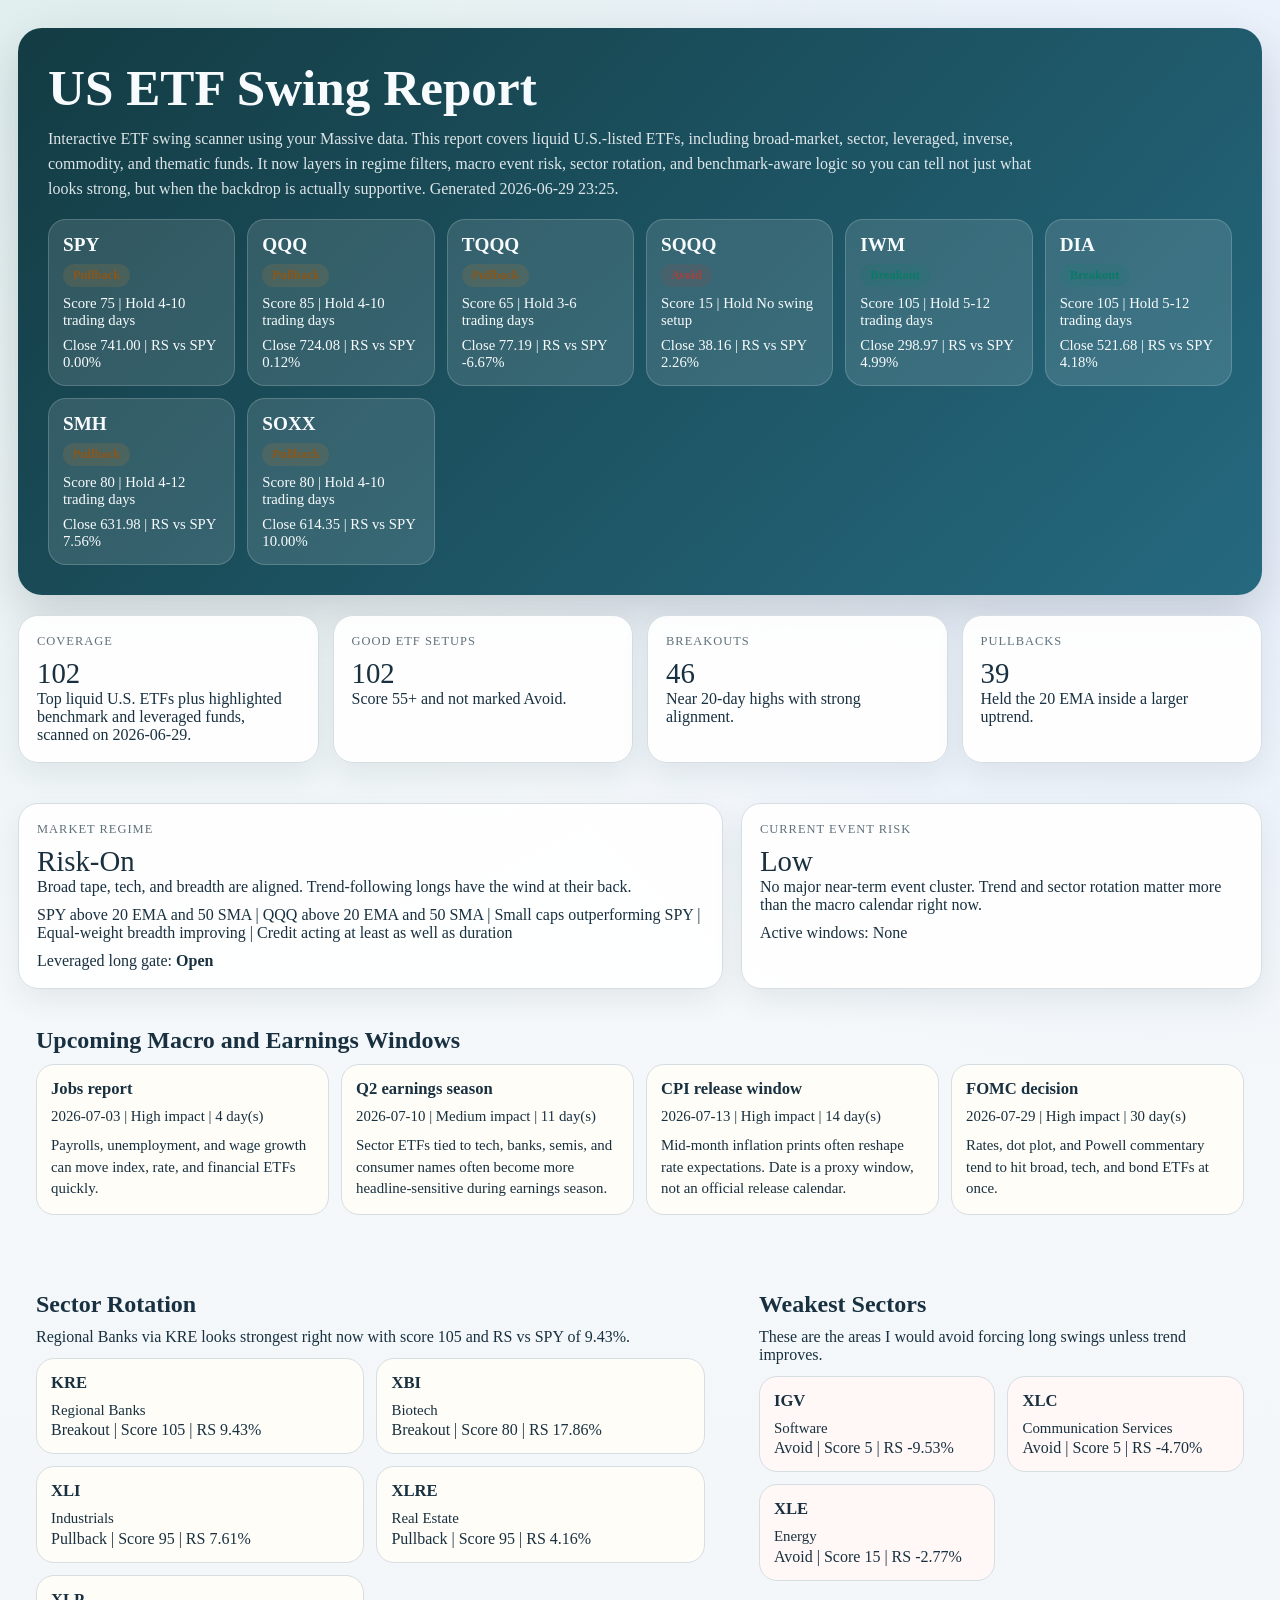
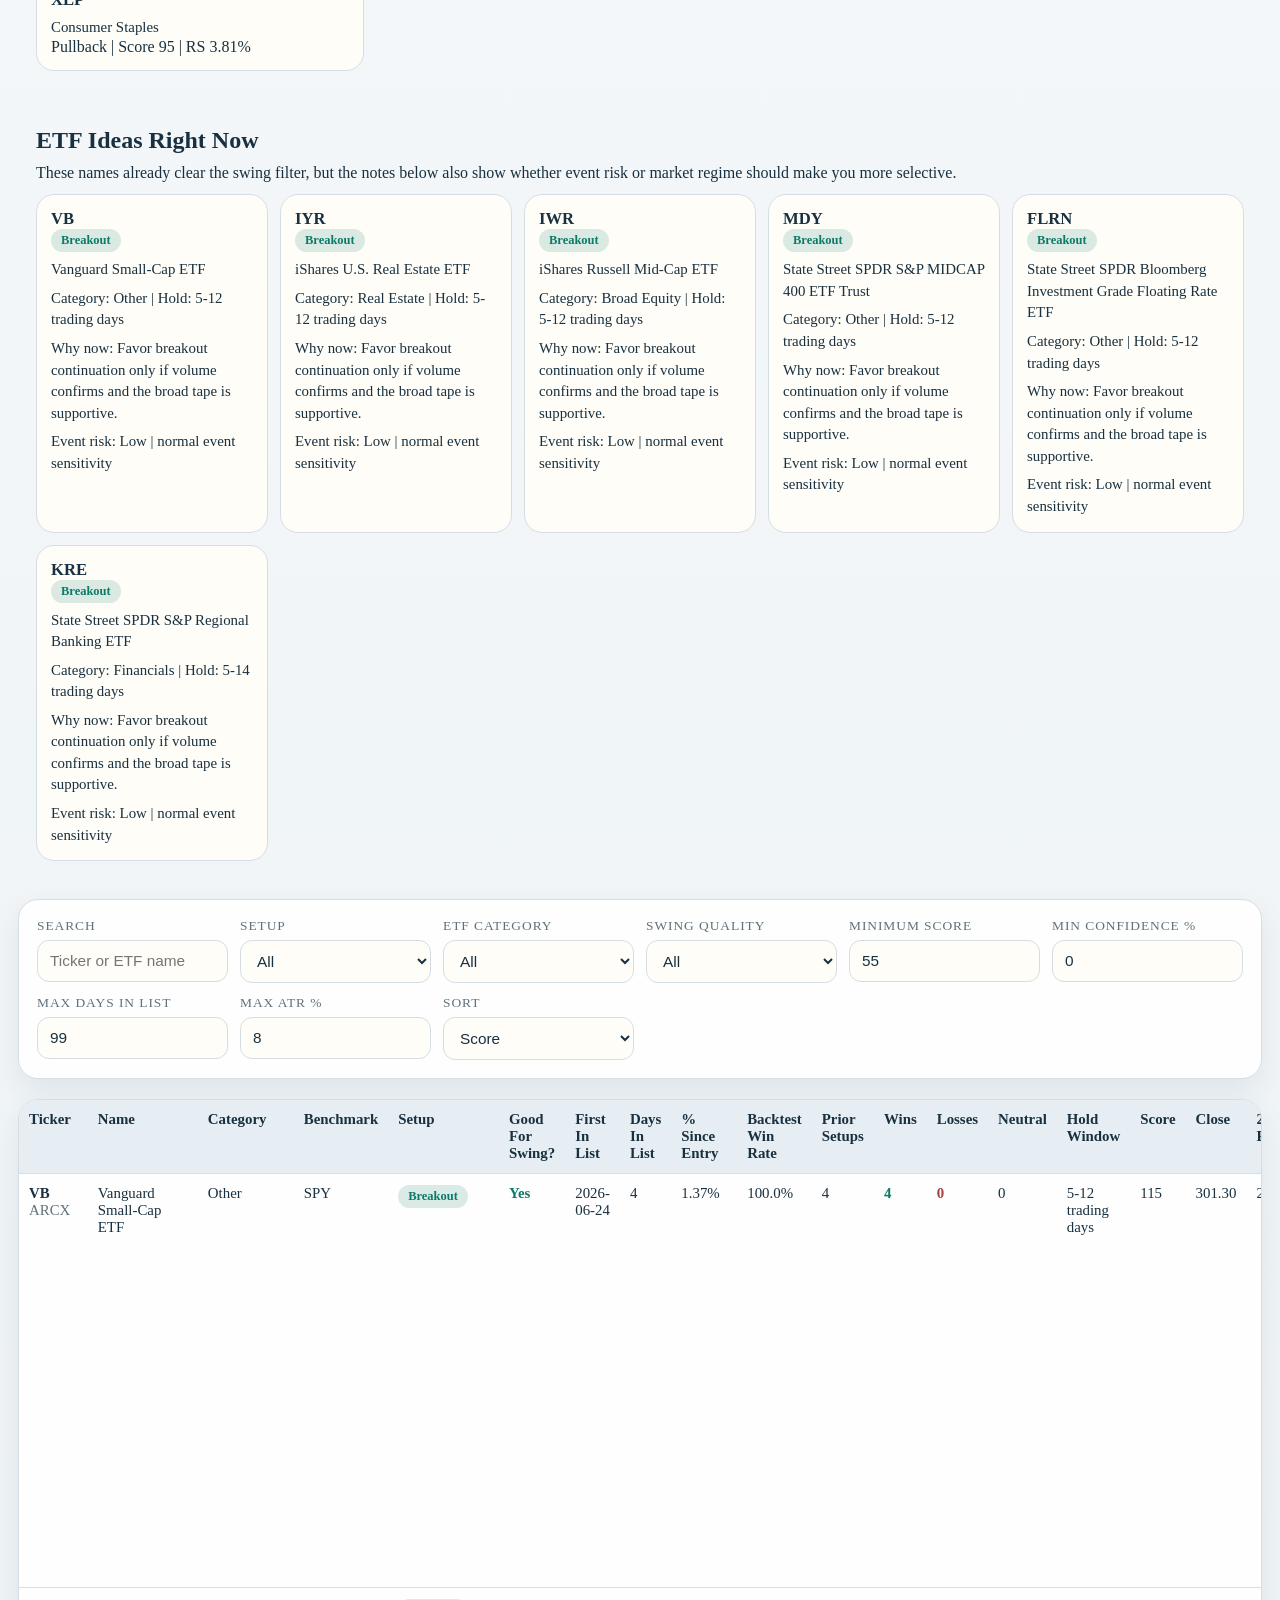
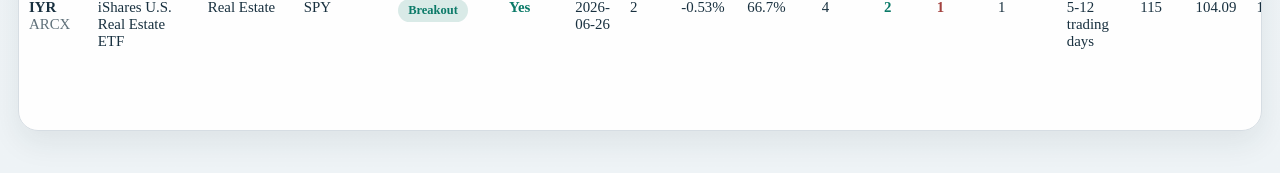
==== commit 13d6fba6: "Add cache busting for report pages" ====
--- a/etfs.html
+++ b/etfs.html
@@ -2,6 +2,9 @@
 <html lang="en">
 <head>
   <meta charset="utf-8">
+  <meta http-equiv="Cache-Control" content="no-cache, no-store, must-revalidate">
+  <meta http-equiv="Pragma" content="no-cache">
+  <meta http-equiv="Expires" content="0">
   <meta name="viewport" content="width=device-width, initial-scale=1">
   <title>US ETF Swing Report</title>
   <style>
@@ -57,7 +60,7 @@
   <div class="wrap">
     <section class="hero">
       <h1>US ETF Swing Report</h1>
-      <p>Interactive ETF swing scanner using your Massive data. This report covers liquid U.S.-listed ETFs, including broad-market, sector, leveraged, inverse, commodity, and thematic funds. It now layers in regime filters, macro event risk, sector rotation, and benchmark-aware logic so you can tell not just what looks strong, but when the backdrop is actually supportive. Generated 2026-06-29 23:16.</p>
+      <p>Interactive ETF swing scanner using your Massive data. This report covers liquid U.S.-listed ETFs, including broad-market, sector, leveraged, inverse, commodity, and thematic funds. It now layers in regime filters, macro event risk, sector rotation, and benchmark-aware logic so you can tell not just what looks strong, but when the backdrop is actually supportive. Generated 2026-06-29 23:25.</p>
       <div class="focus-grid">
         <article class="focus-card">
           <div class="focus-ticker">SPY</div>
@@ -117,7 +120,7 @@
         </div>
     </section>
     <section class="metrics">
-      <article class="metric"><div class="label">Coverage</div><div class="value" id="coverageCount">-</div><div>Top 150 liquid U.S. ETFs plus highlighted benchmark and leveraged funds, scanned on 2026-06-29.</div></article>
+      <article class="metric"><div class="label">Coverage</div><div class="value" id="coverageCount">-</div><div>Top liquid U.S. ETFs plus highlighted benchmark and leveraged funds, scanned on 2026-06-29.</div></article>
       <article class="metric"><div class="label">Good ETF Setups</div><div class="value" id="goodCount">-</div><div>Score 55+ and not marked Avoid.</div></article>
       <article class="metric"><div class="label">Breakouts</div><div class="value" id="breakoutCount">-</div><div>Near 20-day highs with strong alignment.</div></article>
       <article class="metric"><div class="label">Pullbacks</div><div class="value" id="pullbackCount">-</div><div>Held the 20 EMA inside a larger uptrend.</div></article>
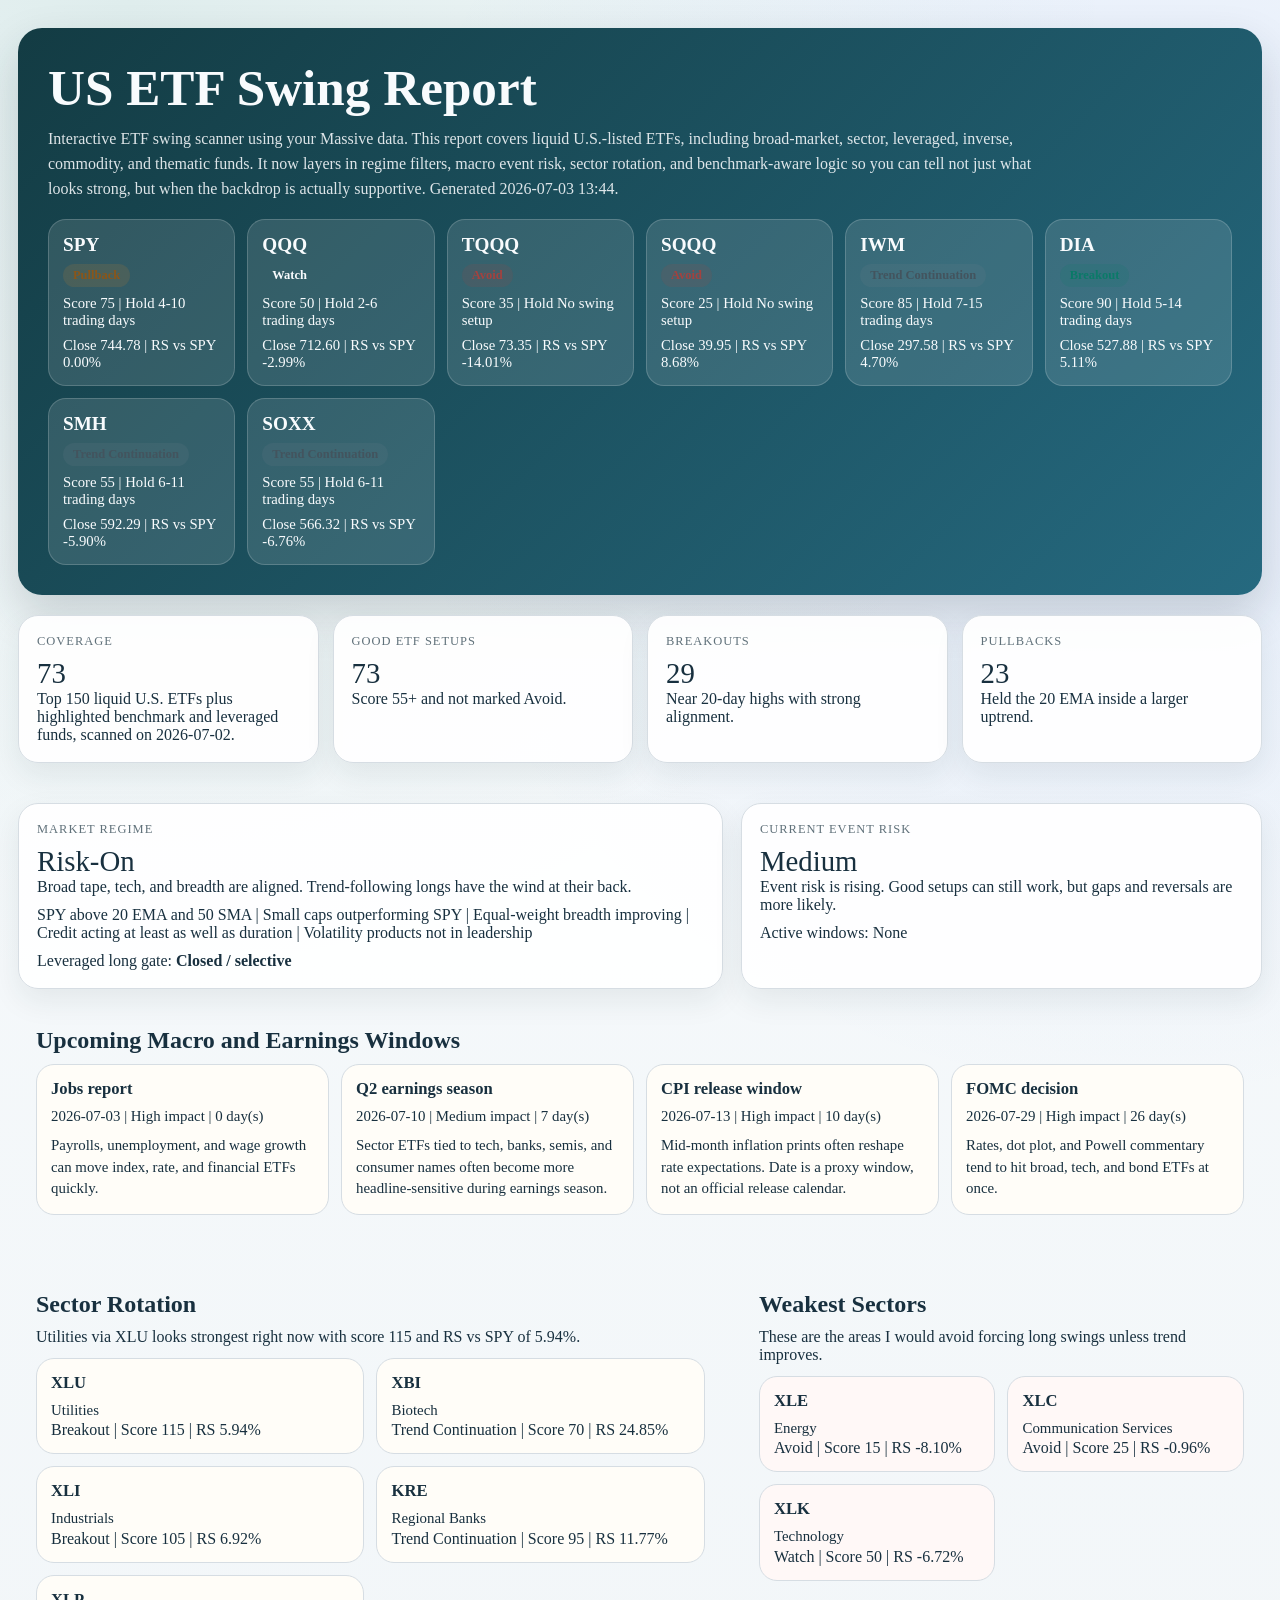
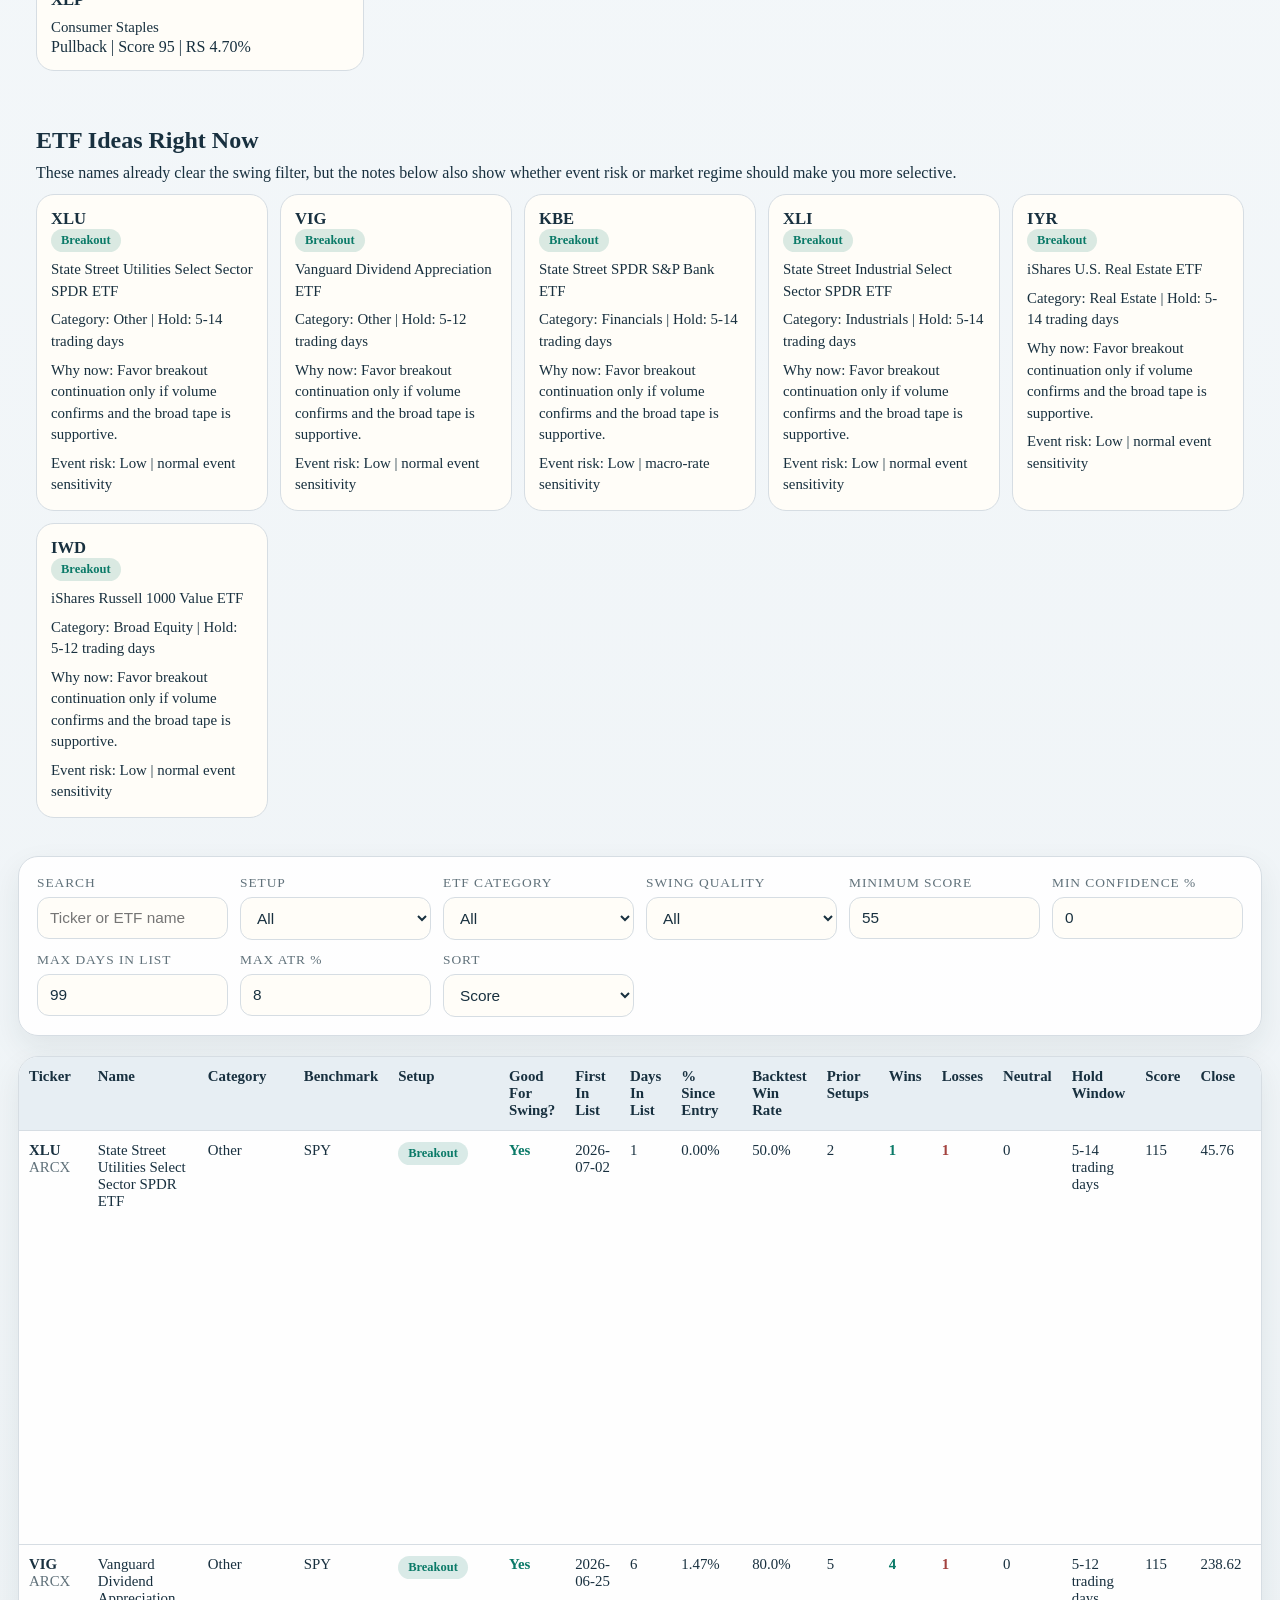
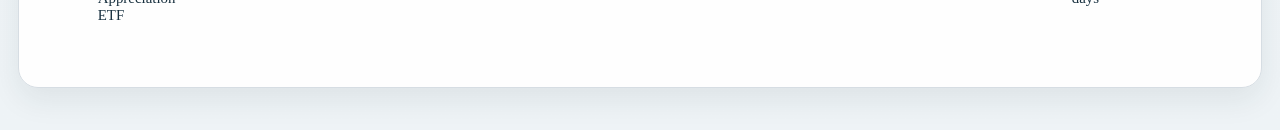
==== commit 4559e2a7: "Add edge-scored stock swing ranking" ====
--- a/etfs.html
+++ b/etfs.html
@@ -60,67 +60,67 @@
   <div class="wrap">
     <section class="hero">
       <h1>US ETF Swing Report</h1>
-      <p>Interactive ETF swing scanner using your Massive data. This report covers liquid U.S.-listed ETFs, including broad-market, sector, leveraged, inverse, commodity, and thematic funds. It now layers in regime filters, macro event risk, sector rotation, and benchmark-aware logic so you can tell not just what looks strong, but when the backdrop is actually supportive. Generated 2026-06-29 23:25.</p>
+      <p>Interactive ETF swing scanner using your Massive data. This report covers liquid U.S.-listed ETFs, including broad-market, sector, leveraged, inverse, commodity, and thematic funds. It now layers in regime filters, macro event risk, sector rotation, and benchmark-aware logic so you can tell not just what looks strong, but when the backdrop is actually supportive. Generated 2026-07-03 13:44.</p>
       <div class="focus-grid">
         <article class="focus-card">
           <div class="focus-ticker">SPY</div>
           <div class="focus-setup Pullback">Pullback</div>
           <div class="focus-line">Score 75 | Hold 4-10 trading days</div>
-          <div class="focus-line">Close 741.00 | RS vs SPY 0.00%</div>
+          <div class="focus-line">Close 744.78 | RS vs SPY 0.00%</div>
         </article>
         
         <article class="focus-card">
           <div class="focus-ticker">QQQ</div>
-          <div class="focus-setup Pullback">Pullback</div>
-          <div class="focus-line">Score 85 | Hold 4-10 trading days</div>
-          <div class="focus-line">Close 724.08 | RS vs SPY 0.12%</div>
+          <div class="focus-setup Watch">Watch</div>
+          <div class="focus-line">Score 50 | Hold 2-6 trading days</div>
+          <div class="focus-line">Close 712.60 | RS vs SPY -2.99%</div>
         </article>
         
         <article class="focus-card">
           <div class="focus-ticker">TQQQ</div>
-          <div class="focus-setup Pullback">Pullback</div>
-          <div class="focus-line">Score 65 | Hold 3-6 trading days</div>
-          <div class="focus-line">Close 77.19 | RS vs SPY -6.67%</div>
+          <div class="focus-setup Avoid">Avoid</div>
+          <div class="focus-line">Score 35 | Hold No swing setup</div>
+          <div class="focus-line">Close 73.35 | RS vs SPY -14.01%</div>
         </article>
         
         <article class="focus-card">
           <div class="focus-ticker">SQQQ</div>
           <div class="focus-setup Avoid">Avoid</div>
-          <div class="focus-line">Score 15 | Hold No swing setup</div>
-          <div class="focus-line">Close 38.16 | RS vs SPY 2.26%</div>
+          <div class="focus-line">Score 25 | Hold No swing setup</div>
+          <div class="focus-line">Close 39.95 | RS vs SPY 8.68%</div>
         </article>
         
         <article class="focus-card">
           <div class="focus-ticker">IWM</div>
-          <div class="focus-setup Breakout">Breakout</div>
-          <div class="focus-line">Score 105 | Hold 5-12 trading days</div>
-          <div class="focus-line">Close 298.97 | RS vs SPY 4.99%</div>
+          <div class="focus-setup Trend">Trend Continuation</div>
+          <div class="focus-line">Score 85 | Hold 7-15 trading days</div>
+          <div class="focus-line">Close 297.58 | RS vs SPY 4.70%</div>
         </article>
         
         <article class="focus-card">
           <div class="focus-ticker">DIA</div>
           <div class="focus-setup Breakout">Breakout</div>
-          <div class="focus-line">Score 105 | Hold 5-12 trading days</div>
-          <div class="focus-line">Close 521.68 | RS vs SPY 4.18%</div>
+          <div class="focus-line">Score 90 | Hold 5-14 trading days</div>
+          <div class="focus-line">Close 527.88 | RS vs SPY 5.11%</div>
         </article>
         
         <article class="focus-card">
           <div class="focus-ticker">SMH</div>
-          <div class="focus-setup Pullback">Pullback</div>
-          <div class="focus-line">Score 80 | Hold 4-12 trading days</div>
-          <div class="focus-line">Close 631.98 | RS vs SPY 7.56%</div>
+          <div class="focus-setup Trend">Trend Continuation</div>
+          <div class="focus-line">Score 55 | Hold 6-11 trading days</div>
+          <div class="focus-line">Close 592.29 | RS vs SPY -5.90%</div>
         </article>
         
         <article class="focus-card">
           <div class="focus-ticker">SOXX</div>
-          <div class="focus-setup Pullback">Pullback</div>
-          <div class="focus-line">Score 80 | Hold 4-10 trading days</div>
-          <div class="focus-line">Close 614.35 | RS vs SPY 10.00%</div>
+          <div class="focus-setup Trend">Trend Continuation</div>
+          <div class="focus-line">Score 55 | Hold 6-11 trading days</div>
+          <div class="focus-line">Close 566.32 | RS vs SPY -6.76%</div>
         </article>
         </div>
     </section>
     <section class="metrics">
-      <article class="metric"><div class="label">Coverage</div><div class="value" id="coverageCount">-</div><div>Top liquid U.S. ETFs plus highlighted benchmark and leveraged funds, scanned on 2026-06-29.</div></article>
+      <article class="metric"><div class="label">Coverage</div><div class="value" id="coverageCount">-</div><div>Top 150 liquid U.S. ETFs plus highlighted benchmark and leveraged funds, scanned on 2026-07-02.</div></article>
       <article class="metric"><div class="label">Good ETF Setups</div><div class="value" id="goodCount">-</div><div>Score 55+ and not marked Avoid.</div></article>
       <article class="metric"><div class="label">Breakouts</div><div class="value" id="breakoutCount">-</div><div>Near 20-day highs with strong alignment.</div></article>
       <article class="metric"><div class="label">Pullbacks</div><div class="value" id="pullbackCount">-</div><div>Held the 20 EMA inside a larger uptrend.</div></article>
@@ -130,13 +130,13 @@
         <div class="label">Market Regime</div>
         <div class="value">Risk-On</div>
         <div>Broad tape, tech, and breadth are aligned. Trend-following longs have the wind at their back.</div>
-        <div class="note" style="margin-top:10px;">SPY above 20 EMA and 50 SMA | QQQ above 20 EMA and 50 SMA | Small caps outperforming SPY | Equal-weight breadth improving | Credit acting at least as well as duration</div>
-        <div class="note" style="margin-top:10px;">Leveraged long gate: <strong>Open</strong></div>
+        <div class="note" style="margin-top:10px;">SPY above 20 EMA and 50 SMA | Small caps outperforming SPY | Equal-weight breadth improving | Credit acting at least as well as duration | Volatility products not in leadership</div>
+        <div class="note" style="margin-top:10px;">Leveraged long gate: <strong>Closed / selective</strong></div>
       </article>
       <article class="panel metric">
         <div class="label">Current Event Risk</div>
-        <div class="value">Low</div>
-        <div>No major near-term event cluster. Trend and sector rotation matter more than the macro calendar right now.</div>
+        <div class="value">Medium</div>
+        <div>Event risk is rising. Good setups can still work, but gaps and reversals are more likely.</div>
         <div class="note" style="margin-top:10px;">Active windows: None</div>
       </article>
     </section>
@@ -145,25 +145,25 @@
       <div class="event-grid">
         <article class="event-card">
           <div class="event-name">Jobs report</div>
-          <div class="event-date">2026-07-03 | High impact | 4 day(s)</div>
+          <div class="event-date">2026-07-03 | High impact | 0 day(s)</div>
           <div class="event-note">Payrolls, unemployment, and wage growth can move index, rate, and financial ETFs quickly.</div>
         </article>
         
         <article class="event-card">
           <div class="event-name">Q2 earnings season</div>
-          <div class="event-date">2026-07-10 | Medium impact | 11 day(s)</div>
+          <div class="event-date">2026-07-10 | Medium impact | 7 day(s)</div>
           <div class="event-note">Sector ETFs tied to tech, banks, semis, and consumer names often become more headline-sensitive during earnings season.</div>
         </article>
         
         <article class="event-card">
           <div class="event-name">CPI release window</div>
-          <div class="event-date">2026-07-13 | High impact | 14 day(s)</div>
+          <div class="event-date">2026-07-13 | High impact | 10 day(s)</div>
           <div class="event-note">Mid-month inflation prints often reshape rate expectations. Date is a proxy window, not an official release calendar.</div>
         </article>
         
         <article class="event-card">
           <div class="event-name">FOMC decision</div>
-          <div class="event-date">2026-07-29 | High impact | 30 day(s)</div>
+          <div class="event-date">2026-07-29 | High impact | 26 day(s)</div>
           <div class="event-note">Rates, dot plot, and Powell commentary tend to hit broad, tech, and bond ETFs at once.</div>
         </article>
         </div>
@@ -171,36 +171,36 @@
     <section class="split-grid">
       <article class="panel">
         <h2>Sector Rotation</h2>
-        <div class="note">Regional Banks via KRE looks strongest right now with score 105 and RS vs SPY of 9.43%.</div>
+        <div class="note">Utilities via XLU looks strongest right now with score 115 and RS vs SPY of 5.94%.</div>
         <div class="rotation-grid" style="margin-top:12px;">
+        <article class="rotation-card">
+          <div class="rotation-ticker">XLU</div>
+          <div class="rotation-title">Utilities</div>
+          <div class="rotation-line">Breakout | Score 115 | RS 5.94%</div>
+        </article>
+        
+        <article class="rotation-card">
+          <div class="rotation-ticker">XBI</div>
+          <div class="rotation-title">Biotech</div>
+          <div class="rotation-line">Trend Continuation | Score 70 | RS 24.85%</div>
+        </article>
+        
+        <article class="rotation-card">
+          <div class="rotation-ticker">XLI</div>
+          <div class="rotation-title">Industrials</div>
+          <div class="rotation-line">Breakout | Score 105 | RS 6.92%</div>
+        </article>
+        
         <article class="rotation-card">
           <div class="rotation-ticker">KRE</div>
           <div class="rotation-title">Regional Banks</div>
-          <div class="rotation-line">Breakout | Score 105 | RS 9.43%</div>
-        </article>
-        
-        <article class="rotation-card">
-          <div class="rotation-ticker">XBI</div>
-          <div class="rotation-title">Biotech</div>
-          <div class="rotation-line">Breakout | Score 80 | RS 17.86%</div>
-        </article>
-        
-        <article class="rotation-card">
-          <div class="rotation-ticker">XLI</div>
-          <div class="rotation-title">Industrials</div>
-          <div class="rotation-line">Pullback | Score 95 | RS 7.61%</div>
-        </article>
-        
-        <article class="rotation-card">
-          <div class="rotation-ticker">XLRE</div>
-          <div class="rotation-title">Real Estate</div>
-          <div class="rotation-line">Pullback | Score 95 | RS 4.16%</div>
+          <div class="rotation-line">Trend Continuation | Score 95 | RS 11.77%</div>
         </article>
         
         <article class="rotation-card">
           <div class="rotation-ticker">XLP</div>
           <div class="rotation-title">Consumer Staples</div>
-          <div class="rotation-line">Pullback | Score 95 | RS 3.81%</div>
+          <div class="rotation-line">Pullback | Score 95 | RS 4.70%</div>
         </article>
         </div>
       </article>
@@ -209,21 +209,21 @@
         <div class="note">These are the areas I would avoid forcing long swings unless trend improves.</div>
         <div class="rotation-grid" style="margin-top:12px;">
         <article class="rotation-card weak">
-          <div class="rotation-ticker">IGV</div>
-          <div class="rotation-title">Software</div>
-          <div class="rotation-line">Avoid | Score 5 | RS -9.53%</div>
+          <div class="rotation-ticker">XLE</div>
+          <div class="rotation-title">Energy</div>
+          <div class="rotation-line">Avoid | Score 15 | RS -8.10%</div>
         </article>
         
         <article class="rotation-card weak">
           <div class="rotation-ticker">XLC</div>
           <div class="rotation-title">Communication Services</div>
-          <div class="rotation-line">Avoid | Score 5 | RS -4.70%</div>
+          <div class="rotation-line">Avoid | Score 25 | RS -0.96%</div>
         </article>
         
         <article class="rotation-card weak">
-          <div class="rotation-ticker">XLE</div>
-          <div class="rotation-title">Energy</div>
-          <div class="rotation-line">Avoid | Score 15 | RS -2.77%</div>
+          <div class="rotation-ticker">XLK</div>
+          <div class="rotation-title">Technology</div>
+          <div class="rotation-line">Watch | Score 50 | RS -6.72%</div>
         </article>
         </div>
       </article>
@@ -234,10 +234,21 @@
       <div class="idea-grid" style="margin-top:12px;">
         <article class="idea-card">
           <div class="idea-head">
-            <div class="idea-ticker">VB</div>
-            <div class="tag Breakout">Breakout</div>
-          </div>
-          <div class="idea-line">Vanguard Small-Cap ETF</div>
+            <div class="idea-ticker">XLU</div>
+            <div class="tag Breakout">Breakout</div>
+          </div>
+          <div class="idea-line">State Street Utilities Select Sector SPDR ETF</div>
+          <div class="idea-line">Category: Other | Hold: 5-14 trading days</div>
+          <div class="idea-line">Why now: Favor breakout continuation only if volume confirms and the broad tape is supportive.</div>
+          <div class="idea-line">Event risk: Low | normal event sensitivity</div>
+        </article>
+        
+        <article class="idea-card">
+          <div class="idea-head">
+            <div class="idea-ticker">VIG</div>
+            <div class="tag Breakout">Breakout</div>
+          </div>
+          <div class="idea-line">Vanguard Dividend Appreciation ETF</div>
           <div class="idea-line">Category: Other | Hold: 5-12 trading days</div>
           <div class="idea-line">Why now: Favor breakout continuation only if volume confirms and the broad tape is supportive.</div>
           <div class="idea-line">Event risk: Low | normal event sensitivity</div>
@@ -245,55 +256,44 @@
         
         <article class="idea-card">
           <div class="idea-head">
+            <div class="idea-ticker">KBE</div>
+            <div class="tag Breakout">Breakout</div>
+          </div>
+          <div class="idea-line">State Street SPDR S&P Bank ETF</div>
+          <div class="idea-line">Category: Financials | Hold: 5-14 trading days</div>
+          <div class="idea-line">Why now: Favor breakout continuation only if volume confirms and the broad tape is supportive.</div>
+          <div class="idea-line">Event risk: Low | macro-rate sensitivity</div>
+        </article>
+        
+        <article class="idea-card">
+          <div class="idea-head">
+            <div class="idea-ticker">XLI</div>
+            <div class="tag Breakout">Breakout</div>
+          </div>
+          <div class="idea-line">State Street Industrial Select Sector SPDR ETF</div>
+          <div class="idea-line">Category: Industrials | Hold: 5-14 trading days</div>
+          <div class="idea-line">Why now: Favor breakout continuation only if volume confirms and the broad tape is supportive.</div>
+          <div class="idea-line">Event risk: Low | normal event sensitivity</div>
+        </article>
+        
+        <article class="idea-card">
+          <div class="idea-head">
             <div class="idea-ticker">IYR</div>
             <div class="tag Breakout">Breakout</div>
           </div>
           <div class="idea-line">iShares U.S. Real Estate ETF</div>
-          <div class="idea-line">Category: Real Estate | Hold: 5-12 trading days</div>
-          <div class="idea-line">Why now: Favor breakout continuation only if volume confirms and the broad tape is supportive.</div>
-          <div class="idea-line">Event risk: Low | normal event sensitivity</div>
-        </article>
-        
-        <article class="idea-card">
-          <div class="idea-head">
-            <div class="idea-ticker">IWR</div>
-            <div class="tag Breakout">Breakout</div>
-          </div>
-          <div class="idea-line">iShares Russell Mid-Cap ETF</div>
+          <div class="idea-line">Category: Real Estate | Hold: 5-14 trading days</div>
+          <div class="idea-line">Why now: Favor breakout continuation only if volume confirms and the broad tape is supportive.</div>
+          <div class="idea-line">Event risk: Low | normal event sensitivity</div>
+        </article>
+        
+        <article class="idea-card">
+          <div class="idea-head">
+            <div class="idea-ticker">IWD</div>
+            <div class="tag Breakout">Breakout</div>
+          </div>
+          <div class="idea-line">iShares Russell 1000 Value ETF</div>
           <div class="idea-line">Category: Broad Equity | Hold: 5-12 trading days</div>
-          <div class="idea-line">Why now: Favor breakout continuation only if volume confirms and the broad tape is supportive.</div>
-          <div class="idea-line">Event risk: Low | normal event sensitivity</div>
-        </article>
-        
-        <article class="idea-card">
-          <div class="idea-head">
-            <div class="idea-ticker">MDY</div>
-            <div class="tag Breakout">Breakout</div>
-          </div>
-          <div class="idea-line">State Street SPDR S&P MIDCAP 400 ETF Trust</div>
-          <div class="idea-line">Category: Other | Hold: 5-12 trading days</div>
-          <div class="idea-line">Why now: Favor breakout continuation only if volume confirms and the broad tape is supportive.</div>
-          <div class="idea-line">Event risk: Low | normal event sensitivity</div>
-        </article>
-        
-        <article class="idea-card">
-          <div class="idea-head">
-            <div class="idea-ticker">FLRN</div>
-            <div class="tag Breakout">Breakout</div>
-          </div>
-          <div class="idea-line">State Street SPDR Bloomberg Investment Grade Floating Rate ETF</div>
-          <div class="idea-line">Category: Other | Hold: 5-12 trading days</div>
-          <div class="idea-line">Why now: Favor breakout continuation only if volume confirms and the broad tape is supportive.</div>
-          <div class="idea-line">Event risk: Low | normal event sensitivity</div>
-        </article>
-        
-        <article class="idea-card">
-          <div class="idea-head">
-            <div class="idea-ticker">KRE</div>
-            <div class="tag Breakout">Breakout</div>
-          </div>
-          <div class="idea-line">State Street SPDR S&P Regional Banking ETF</div>
-          <div class="idea-line">Category: Financials | Hold: 5-14 trading days</div>
           <div class="idea-line">Why now: Favor breakout continuation only if volume confirms and the broad tape is supportive.</div>
           <div class="idea-line">Event risk: Low | normal event sensitivity</div>
         </article>
@@ -315,7 +315,7 @@
     <section class="table-wrap"><div class="table-scroll"><table><thead><tr><th data-sort="ticker">Ticker</th><th data-sort="name">Name</th><th data-sort="category">Category</th><th data-sort="benchmark">Benchmark</th><th data-sort="setup">Setup</th><th data-sort="goodForSwing">Good For Swing?</th><th data-sort="firstSeenDate">First In List</th><th data-sort="daysInList">Days In List</th><th data-sort="entryChangePct">% Since Entry</th><th data-sort="setupConfidence">Backtest Win Rate</th><th data-sort="similarSetups">Prior Setups</th><th data-sort="setupWins">Wins</th><th data-sort="setupLosses">Losses</th><th data-sort="setupNeutral">Neutral</th><th data-sort="holdWindow">Hold Window</th><th data-sort="score">Score</th><th data-sort="close">Close</th><th data-sort="ema20">20 EMA</th><th data-sort="sma50">50 SMA</th><th data-sort="sma200">200 SMA</th><th data-sort="rsi14">RSI</th><th data-sort="macd">MACD</th><th data-sort="atrPct">ATR %</th><th data-sort="volumeRatio">Vol Ratio</th><th data-sort="rsVsSpy20d">RS vs SPY</th><th data-sort="rsVsQqq20d">RS vs QQQ</th><th data-sort="eventRisk">Event Risk</th><th data-sort="stopLoss">Stop</th><th data-sort="target1">T1</th><th data-sort="target2">T2</th><th data-sort="strategyIdea">Strategy</th><th data-sort="benchmarkNote">Benchmark Logic</th><th data-sort="caution">Caution</th><th data-sort="notes">Notes</th></tr></thead><tbody id="reportBody"></tbody></table></div></section>
   </div>
   <script>
-    const rows = [{"ticker": "VB", "name": "Vanguard Small-Cap ETF", "exchange": "ARCX", "category": "Other", "benchmark": "SPY", "date": "2026-06-29", "setup": "Breakout", "score": 115, "close": 301.3, "ema20": 295.14, "sma50": 289.51, "sma200": 269.76, "rsi14": 62.7, "macd": 3.16, "macdSignal": 2.88, "atrPct": 1.5, "volumeRatio": 1.2, "rsVsSpy20d": 4.7, "rsVsQqq20d": 4.58, "stopLoss": 294.51, "target1": 308.09, "target2": 314.89, "holdWindow": "5-12 trading days", "goodForSwing": true, "strategyIdea": "Favor breakout continuation only if volume confirms and the broad tape is supportive.", "benchmarkNote": "Use SPY as the broad market check before committing capital.", "caution": "Standard swing risk; normal event sensitivity", "trendAligned": true, "leveraged": false, "inverse": false, "notes": "20 EMA > 50 SMA > 200 SMA; near 20-day high; held 20 EMA on pullback; MACD above signal; RSI in bullish zone; volume above 20-day average; beating SPY over 20 days", "firstSeenDate": "2026-06-24", "daysInList": 4, "entryChangePct": 1.37, "similarSetups": 4, "setupWins": 4, "setupLosses": 0, "setupNeutral": 0, "setupConfidence": 100.0, "confidenceLabel": "100.0%", "eventRisk": "Low", "regimeNote": "normal event sensitivity"}, {"ticker": "IYR", "name": "iShares U.S. Real Estate ETF", "exchange": "ARCX", "category": "Real Estate", "benchmark": "SPY", "date": "2026-06-29", "setup": "Breakout", "score": 115, "close": 104.09, "ema20": 102.65, "sma50": 102.14, "sma200": 97.85, "rsi14": 57.5, "macd": 0.51, "macdSignal": 0.35, "atrPct": 1.43, "volumeRatio": 1.02, "rsVsSpy20d": 4.67, "rsVsQqq20d": 4.55, "stopLoss": 101.9, "target1": 106.32, "target2": 108.55, "holdWindow": "5-12 trading days", "goodForSwing": true, "strategyIdea": "Favor breakout continuation only if volume confirms and the broad tape is supportive.", "benchmarkNote": "Use SPY as the broad market check before committing capital.", "caution": "Standard swing risk; normal event sensitivity", "trendAligned": true, "leveraged": false, "inverse": false, "notes": "20 EMA > 50 SMA > 200 SMA; near 20-day high; held 20 EMA on pullback; MACD above signal; RSI in bullish zone; volume above 20-day average; beating SPY over 20 days", "firstSeenDate": "2026-06-26", "daysInList": 2, "entryChangePct": -0.53, "similarSetups": 4, "setupWins": 2, "setupLosses": 1, "setupNeutral": 1, "setupConfidence": 66.7, "confidenceLabel": "66.7%", "eventRisk": "Low", "regimeNote": "normal event sensitivity"}, {"ticker": "IWR", "name": "iShares Russell Mid-Cap ETF", "exchange": "ARCX", "category": "Broad Equity", "benchmark": "SPY", "date": "2026-06-29", "setup": "Breakout", "score": 115, "close": 110.16, "ema20": 108.15, "sma50": 106.09, "sma200": 100.03, "rsi14": 61.4, "macd": 1.09, "macdSignal": 1.02, "atrPct": 1.35, "volumeRatio": 1.28, "rsVsSpy20d": 4.64, "rsVsQqq20d": 4.53, "stopLoss": 107.93, "target1": 112.39, "target2": 114.63, "holdWindow": "5-12 trading days", "goodForSwing": true, "strategyIdea": "Favor breakout continuation only if volume confirms and the broad tape is supportive.", "benchmarkNote": "Use SPY as the broad market check before committing capital.", "caution": "Standard swing risk; normal event sensitivity", "trendAligned": true, "leveraged": false, "inverse": false, "notes": "20 EMA > 50 SMA > 200 SMA; near 20-day high; held 20 EMA on pullback; MACD above signal; RSI in bullish zone; volume above 20-day average; beating SPY over 20 days", "firstSeenDate": "2026-06-25", "daysInList": 3, "entryChangePct": 0.12, "similarSetups": 5, "setupWins": 2, "setupLosses": 2, "setupNeutral": 1, "setupConfidence": 50.0, "confidenceLabel": "50.0%", "eventRisk": "Low", "regimeNote": "normal event sensitivity"}, {"ticker": "MDY", "name": "State Street SPDR S&P MIDCAP 400 ETF Trust", "exchange": "ARCX", "category": "Other", "benchmark": "SPY", "date": "2026-06-29", "setup": "Breakout", "score": 115, "close": 697.92, "ema20": 687.68, "sma50": 675.6, "sma200": 630.72, "rsi14": 60.3, "macd": 6.54, "macdSignal": 6.44, "atrPct": 1.41, "volumeRatio": 1.09, "rsVsSpy20d": 4.59, "rsVsQqq20d": 4.47, "stopLoss": 683.14, "target1": 712.7, "target2": 727.47, "holdWindow": "5-12 trading days", "goodForSwing": true, "strategyIdea": "Favor breakout continuation only if volume confirms and the broad tape is supportive.", "benchmarkNote": "Use SPY as the broad market check before committing capital.", "caution": "Standard swing risk; normal event sensitivity", "trendAligned": true, "leveraged": false, "inverse": false, "notes": "20 EMA > 50 SMA > 200 SMA; near 20-day high; held 20 EMA on pullback; MACD above signal; RSI in bullish zone; volume above 20-day average; beating SPY over 20 days", "firstSeenDate": "2026-06-25", "daysInList": 3, "entryChangePct": 0.08, "similarSetups": 4, "setupWins": 2, "setupLosses": 0, "setupNeutral": 2, "setupConfidence": 100.0, "confidenceLabel": "100.0%", "eventRisk": "Low", "regimeNote": "normal event sensitivity"}, {"ticker": "FLRN", "name": "State Street SPDR Bloomberg Investment Grade Floating Rate ETF", "exchange": "ARCX", "category": "Other", "benchmark": "SPY", "date": "2026-06-29", "setup": "Breakout", "score": 115, "close": 30.86, "ema20": 30.81, "sma50": 30.79, "sma200": 30.78, "rsi14": 67.9, "macd": 0.02, "macdSignal": 0.01, "atrPct": 0.08, "volumeRatio": 5.93, "rsVsSpy20d": 2.11, "rsVsQqq20d": 1.99, "stopLoss": 30.82, "target1": 30.9, "target2": 30.93, "holdWindow": "5-12 trading days", "goodForSwing": true, "strategyIdea": "Favor breakout continuation only if volume confirms and the broad tape is supportive.", "benchmarkNote": "Use SPY as the broad market check before committing capital.", "caution": "Standard swing risk; normal event sensitivity", "trendAligned": true, "leveraged": false, "inverse": false, "notes": "20 EMA > 50 SMA > 200 SMA; near 20-day high; held 20 EMA on pullback; MACD above signal; RSI in bullish zone; volume above 20-day average; beating SPY over 20 days", "firstSeenDate": "2026-06-16", "daysInList": 9, "entryChangePct": 0.23, "similarSetups": 4, "setupWins": 3, "setupLosses": 1, "setupNeutral": 0, "setupConfidence": 75.0, "confidenceLabel": "75.0%", "eventRisk": "Low", "regimeNote": "normal event sensitivity"}, {"ticker": "KRE", "name": "State Street SPDR S&P Regional Banking ETF", "exchange": "ARCX", "category": "Financials", "benchmark": "SPY", "date": "2026-06-29", "setup": "Breakout", "score": 105, "close": 74.75, "ema20": 72.29, "sma50": 70.29, "sma200": 66.55, "rsi14": 65.9, "macd": 1.36, "macdSignal": 1.07, "atrPct": 1.72, "volumeRatio": 1.03, "rsVsSpy20d": 9.43, "rsVsQqq20d": 9.31, "stopLoss": 72.83, "target1": 76.67, "target2": 78.6, "holdWindow": "5-14 trading days", "goodForSwing": true, "strategyIdea": "Favor breakout continuation only if volume confirms and the broad tape is supportive.", "benchmarkNote": "Use SPY as the broad market check before committing capital.", "caution": "Standard swing risk; normal event sensitivity", "trendAligned": true, "leveraged": false, "inverse": false, "notes": "20 EMA > 50 SMA > 200 SMA; near 20-day high; MACD above signal; RSI in bullish zone; volume above 20-day average; beating SPY over 20 days; beating QQQ over 20 days", "firstSeenDate": "2026-06-24", "daysInList": 4, "entryChangePct": 1.05, "similarSetups": 3, "setupWins": 1, "setupLosses": 2, "setupNeutral": 0, "setupConfidence": 33.3, "confidenceLabel": "33.3%", "eventRisk": "Low", "regimeNote": "normal event sensitivity"}, {"ticker": "VTV", "name": "Vanguard Value ETF", "exchange": "ARCX", "category": "Other", "benchmark": "SPY", "date": "2026-06-29", "setup": "Pullback", "score": 105, "close": 218.63, "ema20": 215.84, "sma50": 210.47, "sma200": 197.9, "rsi14": 61.7, "macd": 2.52, "macdSignal": 2.51, "atrPct": 1.11, "volumeRatio": 1.25, "rsVsSpy20d": 5.25, "rsVsQqq20d": 5.13, "stopLoss": 214.99, "target1": 222.27, "target2": 225.9, "holdWindow": "4-12 trading days", "goodForSwing": true, "strategyIdea": "Best used after a controlled retracement into trend support with improving momentum.", "benchmarkNote": "Use SPY as the broad market check before committing capital.", "caution": "Standard swing risk; normal event sensitivity", "trendAligned": true, "leveraged": false, "inverse": false, "notes": "20 EMA > 50 SMA > 200 SMA; held 20 EMA on pullback; MACD above signal; RSI in bullish zone; volume above 20-day average; beating SPY over 20 days; beating QQQ over 20 days", "firstSeenDate": "2026-06-26", "daysInList": 2, "entryChangePct": 0.11, "similarSetups": 2, "setupWins": 2, "setupLosses": 0, "setupNeutral": 0, "setupConfidence": 100.0, "confidenceLabel": "100.0%", "eventRisk": "Low", "regimeNote": "normal event sensitivity"}, {"ticker": "VTWO", "name": "Vanguard Russell 2000 ETF", "exchange": "XNAS", "category": "Broad Equity", "benchmark": "SPY", "date": "2026-06-29", "setup": "Breakout", "score": 105, "close": 120.86, "ema20": 118.23, "sma50": 115.23, "sma200": 105.04, "rsi14": 61.6, "macd": 1.71, "macdSignal": 1.57, "atrPct": 1.84, "volumeRatio": 0.9, "rsVsSpy20d": 5.05, "rsVsQqq20d": 4.94, "stopLoss": 117.52, "target1": 124.2, "target2": 127.54, "holdWindow": "5-14 trading days", "goodForSwing": true, "strategyIdea": "Favor breakout continuation only if volume confirms and the broad tape is supportive.", "benchmarkNote": "Use SPY as the broad market check before committing capital.", "caution": "Standard swing risk; normal event sensitivity", "trendAligned": true, "leveraged": false, "inverse": false, "notes": "20 EMA > 50 SMA > 200 SMA; near 20-day high; held 20 EMA on pullback; MACD above signal; RSI in bullish zone; beating SPY over 20 days; beating QQQ over 20 days", "firstSeenDate": "2026-06-18", "daysInList": 7, "entryChangePct": 1.26, "similarSetups": 4, "setupWins": 2, "setupLosses": 2, "setupNeutral": 0, "setupConfidence": 50.0, "confidenceLabel": "50.0%", "eventRisk": "Low", "regimeNote": "normal event sensitivity"}, {"ticker": "IWM", "name": "iShares Russell 2000 ETF", "exchange": "ARCX", "category": "Broad Equity", "benchmark": "SPY", "date": "2026-06-29", "setup": "Breakout", "score": 105, "close": 298.97, "ema20": 292.7, "sma50": 285.19, "sma200": 259.85, "rsi14": 61.5, "macd": 4.35, "macdSignal": 3.92, "atrPct": 1.88, "volumeRatio": 0.82, "rsVsSpy20d": 4.99, "rsVsQqq20d": 4.87, "stopLoss": 290.56, "target1": 307.38, "target2": 315.79, "holdWindow": "5-12 trading days", "goodForSwing": true, "strategyIdea": "Favor breakout continuation only if volume confirms and the broad tape is supportive.", "benchmarkNote": "Use SPY as the broad market check before committing capital.", "caution": "Standard swing risk; normal event sensitivity", "trendAligned": true, "leveraged": false, "inverse": false, "notes": "20 EMA > 50 SMA > 200 SMA; near 20-day high; held 20 EMA on pullback; MACD above signal; RSI in bullish zone; beating SPY over 20 days; beating QQQ over 20 days", "firstSeenDate": "2026-06-18", "daysInList": 7, "entryChangePct": 1.14, "similarSetups": 4, "setupWins": 2, "setupLosses": 2, "setupNeutral": 0, "setupConfidence": 50.0, "confidenceLabel": "50.0%", "eventRisk": "Low", "regimeNote": "normal event sensitivity"}, {"ticker": "IJH", "name": "iShares Core S&P Mid-Cap ETF", "exchange": "ARCX", "category": "Other", "benchmark": "SPY", "date": "2026-06-29", "setup": "Breakout", "score": 105, "close": 76.53, "ema20": 75.36, "sma50": 74.03, "sma200": 69.07, "rsi14": 60.5, "macd": 0.73, "macdSignal": 0.71, "atrPct": 1.43, "volumeRatio": 0.74, "rsVsSpy20d": 4.63, "rsVsQqq20d": 4.51, "stopLoss": 74.89, "target1": 78.17, "target2": 79.8, "holdWindow": "5-12 trading days", "goodForSwing": true, "strategyIdea": "Favor breakout continuation only if volume confirms and the broad tape is supportive.", "benchmarkNote": "Use SPY as the broad market check before committing capital.", "caution": "Standard swing risk; normal event sensitivity", "trendAligned": true, "leveraged": false, "inverse": false, "notes": "20 EMA > 50 SMA > 200 SMA; near 20-day high; held 20 EMA on pullback; MACD above signal; RSI in bullish zone; beating SPY over 20 days; beating QQQ over 20 days", "firstSeenDate": "2026-06-25", "daysInList": 3, "entryChangePct": 0.09, "similarSetups": 4, "setupWins": 2, "setupLosses": 0, "setupNeutral": 2, "setupConfidence": 100.0, "confidenceLabel": "100.0%", "eventRisk": "Low", "regimeNote": "normal event sensitivity"}, {"ticker": "VNQ", "name": "Vanguard Real Estate ETF", "exchange": "ARCX", "category": "Real Estate", "benchmark": "SPY", "date": "2026-06-29", "setup": "Breakout", "score": 105, "close": 98.15, "ema20": 97.02, "sma50": 96.28, "sma200": 92.29, "rsi14": 56.6, "macd": 0.54, "macdSignal": 0.46, "atrPct": 1.44, "volumeRatio": 0.94, "rsVsSpy20d": 4.61, "rsVsQqq20d": 4.49, "stopLoss": 96.31, "target1": 100.27, "target2": 102.38, "holdWindow": "5-12 trading days", "goodForSwing": true, "strategyIdea": "Favor breakout continuation only if volume confirms and the broad tape is supportive.", "benchmarkNote": "Use SPY as the broad market check before committing capital.", "caution": "Standard swing risk; normal event sensitivity", "trendAligned": true, "leveraged": false, "inverse": false, "notes": "20 EMA > 50 SMA > 200 SMA; near 20-day high; held 20 EMA on pullback; MACD above signal; RSI in bullish zone; beating SPY over 20 days; beating QQQ over 20 days", "firstSeenDate": "2026-06-26", "daysInList": 2, "entryChangePct": -0.53, "similarSetups": 4, "setupWins": 2, "setupLosses": 1, "setupNeutral": 1, "setupConfidence": 66.7, "confidenceLabel": "66.7%", "eventRisk": "Low", "regimeNote": "normal event sensitivity"}, {"ticker": "DIA", "name": "State Street SPDR Dow Jones Industrial Average ETF Trust", "exchange": "ARCX", "category": "Industrials", "benchmark": "SPY", "date": "2026-06-29", "setup": "Breakout", "score": 105, "close": 521.68, "ema20": 513.92, "sma50": 503.99, "sma200": 483.65, "rsi14": 62.8, "macd": 4.83, "macdSignal": 4.86, "atrPct": 1.19, "volumeRatio": 1.02, "rsVsSpy20d": 4.18, "rsVsQqq20d": 4.06, "stopLoss": 512.37, "target1": 530.99, "target2": 540.3, "holdWindow": "5-12 trading days", "goodForSwing": true, "strategyIdea": "Favor breakout continuation only if volume confirms and the broad tape is supportive.", "benchmarkNote": "Use SPY as the broad market check before committing capital.", "caution": "Standard swing risk; normal event sensitivity", "trendAligned": true, "leveraged": false, "inverse": false, "notes": "20 EMA > 50 SMA > 200 SMA; near 20-day high; held 20 EMA on pullback; RSI in bullish zone; volume above 20-day average; beating SPY over 20 days; beating QQQ over 20 days", "firstSeenDate": "2026-06-29", "daysInList": 1, "entryChangePct": 0.0, "similarSetups": 5, "setupWins": 3, "setupLosses": 0, "setupNeutral": 2, "setupConfidence": 100.0, "confidenceLabel": "100.0%", "eventRisk": "Low", "regimeNote": "normal event sensitivity"}, {"ticker": "RSP", "name": "Invesco S&P 500 Equal Weight ETF", "exchange": "ARCX", "category": "Broad Equity", "benchmark": "SPY", "date": "2026-06-29", "setup": "Breakout", "score": 105, "close": 213.05, "ema20": 209.64, "sma50": 206.21, "sma200": 196.78, "rsi14": 61.2, "macd": 1.56, "macdSignal": 1.62, "atrPct": 1.2, "volumeRatio": 1.05, "rsVsSpy20d": 4.07, "rsVsQqq20d": 3.95, "stopLoss": 209.21, "target1": 216.89, "target2": 220.72, "holdWindow": "5-12 trading days", "goodForSwing": true, "strategyIdea": "Favor breakout continuation only if volume confirms and the broad tape is supportive.", "benchmarkNote": "Use SPY as the broad market check before committing capital.", "caution": "Standard swing risk; normal event sensitivity", "trendAligned": true, "leveraged": false, "inverse": false, "notes": "20 EMA > 50 SMA > 200 SMA; near 20-day high; held 20 EMA on pullback; RSI in bullish zone; volume above 20-day average; beating SPY over 20 days; beating QQQ over 20 days", "firstSeenDate": "2026-06-29", "daysInList": 1, "entryChangePct": 0.0, "similarSetups": 5, "setupWins": 1, "setupLosses": 2, "setupNeutral": 2, "setupConfidence": 33.3, "confidenceLabel": "33.3%", "eventRisk": "Low", "regimeNote": "normal event sensitivity"}, {"ticker": "IWD", "name": "iShares Russell 1000 Value ETF", "exchange": "ARCX", "category": "Broad Equity", "benchmark": "SPY", "date": "2026-06-29", "setup": "Breakout", "score": 105, "close": 242.75, "ema20": 240.47, "sma50": 235.42, "sma200": 218.07, "rsi14": 58.3, "macd": 2.29, "macdSignal": 2.44, "atrPct": 1.16, "volumeRatio": 1.3, "rsVsSpy20d": 4.06, "rsVsQqq20d": 3.94, "stopLoss": 239.06, "target1": 246.98, "target2": 251.22, "holdWindow": "5-12 trading days", "goodForSwing": true, "strategyIdea": "Favor breakout continuation only if volume confirms and the broad tape is supportive.", "benchmarkNote": "Use SPY as the broad market check before committing capital.", "caution": "Standard swing risk; normal event sensitivity", "trendAligned": true, "leveraged": false, "inverse": false, "notes": "20 EMA > 50 SMA > 200 SMA; near 20-day high; held 20 EMA on pullback; RSI in bullish zone; volume above 20-day average; beating SPY over 20 days; beating QQQ over 20 days", "firstSeenDate": "2026-06-25", "daysInList": 3, "entryChangePct": -0.68, "similarSetups": 5, "setupWins": 3, "setupLosses": 1, "setupNeutral": 1, "setupConfidence": 75.0, "confidenceLabel": "75.0%", "eventRisk": "Low", "regimeNote": "normal event sensitivity"}, {"ticker": "VO", "name": "Vanguard Mid-Cap ETF", "exchange": "ARCX", "category": "Other", "benchmark": "SPY", "date": "2026-06-29", "setup": "Breakout", "score": 105, "close": 80.47, "ema20": 79.59, "sma50": 78.21, "sma200": 74.67, "rsi14": 58.0, "macd": 0.68, "macdSignal": 0.71, "atrPct": 1.29, "volumeRatio": 1.2, "rsVsSpy20d": 3.96, "rsVsQqq20d": 3.84, "stopLoss": 79.07, "target1": 82.03, "target2": 83.59, "holdWindow": "5-12 trading days", "goodForSwing": true, "strategyIdea": "Favor breakout continuation only if volume confirms and the broad tape is supportive.", "benchmarkNote": "Use SPY as the broad market check before committing capital.", "caution": "Standard swing risk; normal event sensitivity", "trendAligned": true, "leveraged": false, "inverse": false, "notes": "20 EMA > 50 SMA > 200 SMA; near 20-day high; held 20 EMA on pullback; RSI in bullish zone; volume above 20-day average; beating SPY over 20 days; beating QQQ over 20 days", "firstSeenDate": "2026-06-29", "daysInList": 1, "entryChangePct": 0.0, "similarSetups": 5, "setupWins": 3, "setupLosses": 2, "setupNeutral": 0, "setupConfidence": 60.0, "confidenceLabel": "60.0%", "eventRisk": "Low", "regimeNote": "normal event sensitivity"}, {"ticker": "IJR", "name": "iShares Core S&P Small-Cap ETF", "exchange": "ARCX", "category": "Other", "benchmark": "SPY", "date": "2026-06-29", "setup": "Breakout", "score": 100, "close": 147.36, "ema20": 142.54, "sma50": 138.75, "sma200": 127.13, "rsi14": 69.0, "macd": 2.43, "macdSignal": 1.99, "atrPct": 1.53, "volumeRatio": 1.4, "rsVsSpy20d": 8.32, "rsVsQqq20d": 8.2, "stopLoss": 143.98, "target1": 150.74, "target2": 154.12, "holdWindow": "5-14 trading days", "goodForSwing": true, "strategyIdea": "Favor breakout continuation only if volume confirms and the broad tape is supportive.", "benchmarkNote": "Use SPY as the broad market check before committing capital.", "caution": "Standard swing risk; normal event sensitivity", "trendAligned": true, "leveraged": false, "inverse": false, "notes": "20 EMA > 50 SMA > 200 SMA; near 20-day high; held 20 EMA on pullback; MACD above signal; volume above 20-day average; beating SPY over 20 days; beating QQQ over 20 days", "firstSeenDate": "2026-06-24", "daysInList": 4, "entryChangePct": 2.04, "similarSetups": 4, "setupWins": 3, "setupLosses": 0, "setupNeutral": 1, "setupConfidence": 100.0, "confidenceLabel": "100.0%", "eventRisk": "Low", "regimeNote": "normal event sensitivity"}, {"ticker": "MTUM", "name": "iShares MSCI USA Momentum Factor ETF", "exchange": "BATS", "category": "Other", "benchmark": "SPY", "date": "2026-06-29", "setup": "Pullback", "score": 95, "close": 336.0, "ema20": 325.09, "sma50": 306.16, "sma200": 265.62, "rsi14": 57.8, "macd": 8.44, "macdSignal": 8.95, "atrPct": 3.29, "volumeRatio": 1.03, "rsVsSpy20d": 8.44, "rsVsQqq20d": 8.32, "stopLoss": 319.55, "target1": 352.6, "target2": 369.19, "holdWindow": "4-12 trading days", "goodForSwing": true, "strategyIdea": "Best used after a controlled retracement into trend support with improving momentum.", "benchmarkNote": "Use SPY as the broad market check before committing capital.", "caution": "Standard swing risk; normal event sensitivity", "trendAligned": true, "leveraged": false, "inverse": false, "notes": "20 EMA > 50 SMA > 200 SMA; held 20 EMA on pullback; RSI in bullish zone; volume above 20-day average; beating SPY over 20 days; beating QQQ over 20 days", "firstSeenDate": "2026-06-26", "daysInList": 2, "entryChangePct": 3.15, "similarSetups": 2, "setupWins": 1, "setupLosses": 1, "setupNeutral": 0, "setupConfidence": 50.0, "confidenceLabel": "50.0%", "eventRisk": "Low", "regimeNote": "normal event sensitivity"}, {"ticker": "XLI", "name": "State Street Industrial Select Sector SPDR ETF", "exchange": "ARCX", "category": "Industrials", "benchmark": "SPY", "date": "2026-06-29", "setup": "Pullback", "score": 95, "close": 182.76, "ema20": 178.3, "sma50": 174.61, "sma200": 164.05, "rsi14": 60.4, "macd": 2.46, "macdSignal": 1.99, "atrPct": 1.8, "volumeRatio": 0.93, "rsVsSpy20d": 7.61, "rsVsQqq20d": 7.49, "stopLoss": 177.82, "target1": 187.7, "target2": 192.64, "holdWindow": "4-12 trading days", "goodForSwing": true, "strategyIdea": "Best used after a controlled retracement into trend support with improving momentum.", "benchmarkNote": "Use SPY as the broad market check before committing capital.", "caution": "Standard swing risk; normal event sensitivity", "trendAligned": true, "leveraged": false, "inverse": false, "notes": "20 EMA > 50 SMA > 200 SMA; held 20 EMA on pullback; MACD above signal; RSI in bullish zone; beating SPY over 20 days; beating QQQ over 20 days", "firstSeenDate": "2026-06-26", "daysInList": 2, "entryChangePct": 0.86, "similarSetups": 4, "setupWins": 2, "setupLosses": 1, "setupNeutral": 1, "setupConfidence": 66.7, "confidenceLabel": "66.7%", "eventRisk": "Low", "regimeNote": "normal event sensitivity"}, {"ticker": "SPMO", "name": "Invesco S&P 500 Momentum ETF", "exchange": "ARCX", "category": "Broad Equity", "benchmark": "SPY", "date": "2026-06-29", "setup": "Pullback", "score": 95, "close": 158.53, "ema20": 153.43, "sma50": 144.89, "sma200": 125.76, "rsi14": 58.2, "macd": 3.7, "macdSignal": 3.93, "atrPct": 3.1, "volumeRatio": 1.16, "rsVsSpy20d": 7.32, "rsVsQqq20d": 7.2, "stopLoss": 151.16, "target1": 165.9, "target2": 173.27, "holdWindow": "4-12 trading days", "goodForSwing": true, "strategyIdea": "Best used after a controlled retracement into trend support with improving momentum.", "benchmarkNote": "Use SPY as the broad market check before committing capital.", "caution": "Standard swing risk; normal event sensitivity", "trendAligned": true, "leveraged": false, "inverse": false, "notes": "20 EMA > 50 SMA > 200 SMA; held 20 EMA on pullback; RSI in bullish zone; volume above 20-day average; beating SPY over 20 days; beating QQQ over 20 days", "firstSeenDate": "2026-06-25", "daysInList": 3, "entryChangePct": -0.7, "similarSetups": 3, "setupWins": 2, "setupLosses": 1, "setupNeutral": 0, "setupConfidence": 66.7, "confidenceLabel": "66.7%", "eventRisk": "Low", "regimeNote": "normal event sensitivity"}, {"ticker": "IWO", "name": "iShares Russell 2000 Growth ETF", "exchange": "ARCX", "category": "Broad Equity", "benchmark": "SPY", "date": "2026-06-29", "setup": "Trend Continuation", "score": 95, "close": 390.25, "ema20": 382.51, "sma50": 371.55, "sma200": 338.99, "rsi14": 59.2, "macd": 6.08, "macdSignal": 5.8, "atrPct": 2.24, "volumeRatio": 1.22, "rsVsSpy20d": 4.54, "rsVsQqq20d": 4.42, "stopLoss": 378.14, "target1": 403.36, "target2": 416.48, "holdWindow": "7-15 trading days", "goodForSwing": true, "strategyIdea": "Use as a trend-following swing and trail risk under moving-average support.", "benchmarkNote": "Use SPY as the broad market check before committing capital.", "caution": "Standard swing risk; normal event sensitivity", "trendAligned": true, "leveraged": false, "inverse": false, "notes": "20 EMA > 50 SMA > 200 SMA; MACD above signal; RSI in bullish zone; volume above 20-day average; beating SPY over 20 days; beating QQQ over 20 days", "firstSeenDate": "2026-06-26", "daysInList": 2, "entryChangePct": 0.5, "similarSetups": 4, "setupWins": 2, "setupLosses": 2, "setupNeutral": 0, "setupConfidence": 50.0, "confidenceLabel": "50.0%", "eventRisk": "Low", "regimeNote": "normal event sensitivity"}, {"ticker": "XLRE", "name": "State Street Real Estate Select Sector SPDR ETF", "exchange": "ARCX", "category": "Real Estate", "benchmark": "SPY", "date": "2026-06-29", "setup": "Pullback", "score": 95, "close": 44.92, "ema20": 44.54, "sma50": 44.29, "sma200": 42.3, "rsi14": 55.1, "macd": 0.18, "macdSignal": 0.17, "atrPct": 1.48, "volumeRatio": 0.94, "rsVsSpy20d": 4.16, "rsVsQqq20d": 4.04, "stopLoss": 44.21, "target1": 45.92, "target2": 46.92, "holdWindow": "4-10 trading days", "goodForSwing": true, "strategyIdea": "Best used after a controlled retracement into trend support with improving momentum.", "benchmarkNote": "Use SPY as the broad market check before committing capital.", "caution": "Standard swing risk; normal event sensitivity", "trendAligned": true, "leveraged": false, "inverse": false, "notes": "20 EMA > 50 SMA > 200 SMA; held 20 EMA on pullback; MACD above signal; RSI in bullish zone; beating SPY over 20 days; beating QQQ over 20 days", "firstSeenDate": "2026-06-29", "daysInList": 1, "entryChangePct": 0.0, "similarSetups": 4, "setupWins": 2, "setupLosses": 1, "setupNeutral": 1, "setupConfidence": 66.7, "confidenceLabel": "66.7%", "eventRisk": "Low", "regimeNote": "normal event sensitivity"}, {"ticker": "XLP", "name": "State Street Consumer Staples Select Sector SPDR ETF", "exchange": "ARCX", "category": "Consumer", "benchmark": "SPY", "date": "2026-06-29", "setup": "Pullback", "score": 95, "close": 84.37, "ema20": 84.09, "sma50": 83.87, "sma200": 81.67, "rsi14": 51.8, "macd": 0.1, "macdSignal": 0.08, "atrPct": 1.46, "volumeRatio": 0.77, "rsVsSpy20d": 3.81, "rsVsQqq20d": 3.69, "stopLoss": 83.47, "target1": 86.21, "target2": 88.06, "holdWindow": "4-10 trading days", "goodForSwing": true, "strategyIdea": "Best used after a controlled retracement into trend support with improving momentum.", "benchmarkNote": "Use SPY as the broad market check before committing capital.", "caution": "Standard swing risk; normal event sensitivity", "trendAligned": true, "leveraged": false, "inverse": false, "notes": "20 EMA > 50 SMA > 200 SMA; held 20 EMA on pullback; MACD above signal; RSI in bullish zone; beating SPY over 20 days; beating QQQ over 20 days", "firstSeenDate": "2026-06-26", "daysInList": 2, "entryChangePct": -0.4, "similarSetups": 3, "setupWins": 2, "setupLosses": 1, "setupNeutral": 0, "setupConfidence": 66.7, "confidenceLabel": "66.7%", "eventRisk": "Low", "regimeNote": "normal event sensitivity"}, {"ticker": "VLUE", "name": "iShares MSCI USA Value Factor ETF", "exchange": "BATS", "category": "Other", "benchmark": "SPY", "date": "2026-06-29", "setup": "Pullback", "score": 95, "close": 200.87, "ema20": 197.14, "sma50": 184.94, "sma200": 149.85, "rsi14": 57.1, "macd": 4.32, "macdSignal": 5.11, "atrPct": 2.64, "volumeRatio": 1.57, "rsVsSpy20d": 3.43, "rsVsQqq20d": 3.32, "stopLoss": 194.5, "target1": 208.81, "target2": 216.76, "holdWindow": "4-10 trading days", "goodForSwing": true, "strategyIdea": "Best used after a controlled retracement into trend support with improving momentum.", "benchmarkNote": "Use SPY as the broad market check before committing capital.", "caution": "Standard swing risk; normal event sensitivity", "trendAligned": true, "leveraged": false, "inverse": false, "notes": "20 EMA > 50 SMA > 200 SMA; held 20 EMA on pullback; RSI in bullish zone; volume above 20-day average; beating SPY over 20 days; beating QQQ over 20 days", "firstSeenDate": "2026-06-26", "daysInList": 2, "entryChangePct": 0.39, "similarSetups": 3, "setupWins": 3, "setupLosses": 0, "setupNeutral": 0, "setupConfidence": 100.0, "confidenceLabel": "100.0%", "eventRisk": "Low", "regimeNote": "normal event sensitivity"}, {"ticker": "QUAL", "name": "iShares MSCI USA Quality Factor ETF", "exchange": "BATS", "category": "Other", "benchmark": "SPY", "date": "2026-06-29", "setup": "Breakout", "score": 95, "close": 217.29, "ema20": 214.6, "sma50": 211.95, "sma200": 201.38, "rsi14": 58.9, "macd": 0.84, "macdSignal": 1.22, "atrPct": 1.25, "volumeRatio": 0.85, "rsVsSpy20d": 2.88, "rsVsQqq20d": 2.76, "stopLoss": 213.24, "target1": 221.38, "target2": 225.46, "holdWindow": "5-12 trading days", "goodForSwing": true, "strategyIdea": "Favor breakout continuation only if volume confirms and the broad tape is supportive.", "benchmarkNote": "Use SPY as the broad market check before committing capital.", "caution": "Standard swing risk; normal event sensitivity", "trendAligned": true, "leveraged": false, "inverse": false, "notes": "20 EMA > 50 SMA > 200 SMA; near 20-day high; held 20 EMA on pullback; RSI in bullish zone; beating SPY over 20 days; beating QQQ over 20 days", "firstSeenDate": "2026-06-29", "daysInList": 1, "entryChangePct": 0.0, "similarSetups": 5, "setupWins": 2, "setupLosses": 2, "setupNeutral": 1, "setupConfidence": 50.0, "confidenceLabel": "50.0%", "eventRisk": "Low", "regimeNote": "normal event sensitivity"}, {"ticker": "VIG", "name": "Vanguard Dividend Appreciation ETF", "exchange": "ARCX", "category": "Other", "benchmark": "SPY", "date": "2026-06-29", "setup": "Breakout", "score": 95, "close": 235.94, "ema20": 234.38, "sma50": 231.44, "sma200": 223.01, "rsi14": 58.4, "macd": 1.12, "macdSignal": 1.39, "atrPct": 0.93, "volumeRatio": 0.92, "rsVsSpy20d": 2.6, "rsVsQqq20d": 2.48, "stopLoss": 233.27, "target1": 239.24, "target2": 242.55, "holdWindow": "5-12 trading days", "goodForSwing": true, "strategyIdea": "Favor breakout continuation only if volume confirms and the broad tape is supportive.", "benchmarkNote": "Use SPY as the broad market check before committing capital.", "caution": "Standard swing risk; normal event sensitivity", "trendAligned": true, "leveraged": false, "inverse": false, "notes": "20 EMA > 50 SMA > 200 SMA; near 20-day high; held 20 EMA on pullback; RSI in bullish zone; beating SPY over 20 days; beating QQQ over 20 days", "firstSeenDate": "2026-06-25", "daysInList": 3, "entryChangePct": 0.33, "similarSetups": 5, "setupWins": 4, "setupLosses": 1, "setupNeutral": 0, "setupConfidence": 80.0, "confidenceLabel": "80.0%", "eventRisk": "Low", "regimeNote": "normal event sensitivity"}, {"ticker": "EMB", "name": "iShares J.P. Morgan USD Emerging Markets Bond ETF", "exchange": "XNAS", "category": "Fixed Income", "benchmark": "AGG", "date": "2026-06-29", "setup": "Breakout", "score": 95, "close": 96.82, "ema20": 96.27, "sma50": 95.91, "sma200": 95.94, "rsi14": 59.0, "macd": 0.26, "macdSignal": 0.23, "atrPct": 0.45, "volumeRatio": 1.04, "rsVsSpy20d": 2.45, "rsVsQqq20d": 2.33, "stopLoss": 96.17, "target1": 97.47, "target2": 98.12, "holdWindow": "5-12 trading days", "goodForSwing": true, "strategyIdea": "Treat as a macro swing and watch rates plus risk-on/risk-off confirmation.", "benchmarkNote": "Rates and inflation can overpower pure chart strength.", "caution": "Macro sensitive; normal event sensitivity", "trendAligned": false, "leveraged": false, "inverse": false, "notes": "near 20-day high; held 20 EMA on pullback; MACD above signal; RSI in bullish zone; volume above 20-day average; beating SPY over 20 days; beating QQQ over 20 days", "firstSeenDate": "2026-06-11", "daysInList": 12, "entryChangePct": 0.57, "similarSetups": 3, "setupWins": 0, "setupLosses": 2, "setupNeutral": 1, "setupConfidence": 0.0, "confidenceLabel": "0.0%", "eventRisk": "Low", "regimeNote": "normal event sensitivity"}, {"ticker": "SHV", "name": "iShares Trust iShares 0-1 Year Treasury Bond ETF", "exchange": "XNYS", "category": "Fixed Income", "benchmark": "TLT", "date": "2026-06-29", "setup": "Breakout", "score": 95, "close": 110.34, "ema20": 110.25, "sma50": 110.23, "sma200": 110.26, "rsi14": 65.3, "macd": 0.03, "macdSignal": 0.01, "atrPct": 0.03, "volumeRatio": 1.08, "rsVsSpy20d": 2.01, "rsVsQqq20d": 1.89, "stopLoss": 110.3, "target1": 110.38, "target2": 110.42, "holdWindow": "5-12 trading days", "goodForSwing": true, "strategyIdea": "Treat as a macro swing and watch rates plus risk-on/risk-off confirmation.", "benchmarkNote": "Rates and inflation can overpower pure chart strength.", "caution": "Macro sensitive; normal event sensitivity", "trendAligned": false, "leveraged": false, "inverse": false, "notes": "near 20-day high; held 20 EMA on pullback; MACD above signal; RSI in bullish zone; volume above 20-day average; beating SPY over 20 days; beating QQQ over 20 days", "firstSeenDate": "2026-06-23", "daysInList": 5, "entryChangePct": 0.06, "similarSetups": 4, "setupWins": 4, "setupLosses": 0, "setupNeutral": 0, "setupConfidence": 100.0, "confidenceLabel": "100.0%", "eventRisk": "Low", "regimeNote": "normal event sensitivity"}, {"ticker": "VTI", "name": "Vanguard Total Stock Market ETF", "exchange": "ARCX", "category": "Broad Equity", "benchmark": "SPY", "date": "2026-06-29", "setup": "Pullback", "score": 95, "close": 367.12, "ema20": 365.78, "sma50": 362.49, "sma200": 340.65, "rsi14": 52.9, "macd": 0.72, "macdSignal": 1.58, "atrPct": 1.34, "volumeRatio": 1.01, "rsVsSpy20d": 0.59, "rsVsQqq20d": 0.47, "stopLoss": 363.32, "target1": 374.49, "target2": 381.87, "holdWindow": "4-10 trading days", "goodForSwing": true, "strategyIdea": "Best used after a controlled retracement into trend support with improving momentum.", "benchmarkNote": "Use SPY as the broad market check before committing capital.", "caution": "Standard swing risk; normal event sensitivity", "trendAligned": true, "leveraged": false, "inverse": false, "notes": "20 EMA > 50 SMA > 200 SMA; held 20 EMA on pullback; RSI in bullish zone; volume above 20-day average; beating SPY over 20 days; beating QQQ over 20 days", "firstSeenDate": "2026-06-29", "daysInList": 1, "entryChangePct": 0.0, "similarSetups": 4, "setupWins": 1, "setupLosses": 2, "setupNeutral": 1, "setupConfidence": 33.3, "confidenceLabel": "33.3%", "eventRisk": "Low", "regimeNote": "normal event sensitivity"}, {"ticker": "IWB", "name": "iShares Russell 1000 ETF", "exchange": "ARCX", "category": "Broad Equity", "benchmark": "SPY", "date": "2026-06-29", "setup": "Pullback", "score": 95, "close": 406.31, "ema20": 404.53, "sma50": 401.61, "sma200": 378.42, "rsi14": 53.2, "macd": 0.39, "macdSignal": 1.34, "atrPct": 1.3, "volumeRatio": 1.11, "rsVsSpy20d": 0.45, "rsVsQqq20d": 0.33, "stopLoss": 401.89, "target1": 414.21, "target2": 422.11, "holdWindow": "4-10 trading days", "goodForSwing": true, "strategyIdea": "Best used after a controlled retracement into trend support with improving momentum.", "benchmarkNote": "Use SPY as the broad market check before committing capital.", "caution": "Standard swing risk; normal event sensitivity", "trendAligned": true, "leveraged": false, "inverse": false, "notes": "20 EMA > 50 SMA > 200 SMA; held 20 EMA on pullback; RSI in bullish zone; volume above 20-day average; beating SPY over 20 days; beating QQQ over 20 days", "firstSeenDate": "2026-06-29", "daysInList": 1, "entryChangePct": 0.0, "similarSetups": 4, "setupWins": 2, "setupLosses": 1, "setupNeutral": 1, "setupConfidence": 66.7, "confidenceLabel": "66.7%", "eventRisk": "Low", "regimeNote": "normal event sensitivity"}, {"ticker": "BTCZ", "name": "T-Rex 2X Inverse Bitcoin Daily Target ETF", "exchange": "BATS", "category": "Leveraged", "benchmark": "SPY", "date": "2026-06-29", "setup": "Trend Continuation", "score": 90, "close": 6.3, "ema20": 5.75, "sma50": 4.77, "sma200": 4.33, "rsi14": 61.9, "macd": 0.43, "macdSignal": 0.4, "atrPct": 6.59, "volumeRatio": 1.33, "rsVsSpy20d": 42.05, "rsVsQqq20d": 41.93, "stopLoss": 5.68, "target1": 6.92, "target2": 7.55, "holdWindow": "7-15 trading days", "goodForSwing": true, "strategyIdea": "Use as a trend-following swing and trail risk under moving-average support.", "benchmarkNote": "Use SPY as the broad market check before committing capital.", "caution": "Standard swing risk; normal event sensitivity", "trendAligned": true, "leveraged": false, "inverse": false, "notes": "20 EMA > 50 SMA > 200 SMA; MACD above signal; RSI in bullish zone; volume above 20-day average; beating SPY over 20 days; beating QQQ over 20 days", "firstSeenDate": "2026-06-29", "daysInList": 1, "entryChangePct": 0.0, "similarSetups": 2, "setupWins": 1, "setupLosses": 1, "setupNeutral": 0, "setupConfidence": 50.0, "confidenceLabel": "50.0%", "eventRisk": "Low", "regimeNote": "normal event sensitivity"}, {"ticker": "PLTD", "name": "Direxion Shares ETF Trust Direxion Dailly PLTR Bear 1X ETF", "exchange": "XNAS", "category": "Inverse", "benchmark": "SPY", "date": "2026-06-29", "setup": "Trend Continuation", "score": 90, "close": 8.93, "ema20": 8.4, "sma50": 7.88, "sma200": 7.31, "rsi14": 60.1, "macd": 0.39, "macdSignal": 0.25, "atrPct": 4.6, "volumeRatio": 1.07, "rsVsSpy20d": 33.95, "rsVsQqq20d": 33.83, "stopLoss": 8.31, "target1": 9.55, "target2": 10.16, "holdWindow": "7-17 trading days", "goodForSwing": true, "strategyIdea": "Use as a trend-following swing and trail risk under moving-average support.", "benchmarkNote": "Use SPY as the broad market check before committing capital.", "caution": "Standard swing risk; normal event sensitivity", "trendAligned": true, "leveraged": false, "inverse": false, "notes": "20 EMA > 50 SMA > 200 SMA; MACD above signal; RSI in bullish zone; volume above 20-day average; beating SPY over 20 days; beating QQQ over 20 days", "firstSeenDate": "2026-06-26", "daysInList": 2, "entryChangePct": -2.51, "similarSetups": 1, "setupWins": 0, "setupLosses": 1, "setupNeutral": 0, "setupConfidence": 0.0, "confidenceLabel": "0.0%", "eventRisk": "Low", "regimeNote": "normal event sensitivity"}, {"ticker": "ARKG", "name": "ARK Genomic Revolution ETF", "exchange": "BATS", "category": "Thematic", "benchmark": "SPY", "date": "2026-06-29", "setup": "Breakout", "score": 90, "close": 42.36, "ema20": 36.29, "sma50": 32.5, "sma200": 30.08, "rsi14": 78.2, "macd": 2.36, "macdSignal": 1.7, "atrPct": 4.04, "volumeRatio": 1.37, "rsVsSpy20d": 24.33, "rsVsQqq20d": 24.21, "stopLoss": 39.8, "target1": 44.92, "target2": 47.49, "holdWindow": "5-14 trading days", "goodForSwing": true, "strategyIdea": "Favor breakout continuation only if volume confirms and the broad tape is supportive.", "benchmarkNote": "Use SPY as the broad market check before committing capital.", "caution": "Standard swing risk; normal event sensitivity", "trendAligned": true, "leveraged": false, "inverse": false, "notes": "20 EMA > 50 SMA > 200 SMA; near 20-day high; held 20 EMA on pullback; MACD above signal; volume above 20-day average; beating SPY over 20 days; beating QQQ over 20 days", "firstSeenDate": "2026-06-24", "daysInList": 4, "entryChangePct": 9.8, "similarSetups": 3, "setupWins": 3, "setupLosses": 0, "setupNeutral": 0, "setupConfidence": 100.0, "confidenceLabel": "100.0%", "eventRisk": "Low", "regimeNote": "normal event sensitivity"}, {"ticker": "MUU", "name": "Direxion Shares ETF Trust Direxion Daily MU Bull 2X ETF", "exchange": "XNAS", "category": "Leveraged", "benchmark": "SPY", "date": "2026-06-29", "setup": "Pullback", "score": 90, "close": 1048.37, "ema20": 920.59, "sma50": 644.29, "sma200": 250.61, "rsi14": 56.4, "macd": 115.31, "macdSignal": 117.67, "atrPct": 16.03, "volumeRatio": 1.06, "rsVsSpy20d": 23.02, "rsVsQqq20d": 22.9, "stopLoss": 836.56, "target1": 1300.45, "target2": 1552.52, "holdWindow": "4-8 trading days", "goodForSwing": true, "strategyIdea": "Best used after a controlled retracement into trend support with improving momentum.", "benchmarkNote": "Use SPY as the broad market check before committing capital.", "caution": "Standard swing risk; normal event sensitivity", "trendAligned": true, "leveraged": false, "inverse": false, "notes": "20 EMA > 50 SMA > 200 SMA; held 20 EMA on pullback; RSI in bullish zone; volume above 20-day average; beating SPY over 20 days; beating QQQ over 20 days", "firstSeenDate": "2026-06-25", "daysInList": 3, "entryChangePct": -11.34, "similarSetups": 3, "setupWins": 1, "setupLosses": 1, "setupNeutral": 1, "setupConfidence": 50.0, "confidenceLabel": "50.0%", "eventRisk": "Low", "regimeNote": "normal event sensitivity"}, {"ticker": "MULL", "name": "GraniteShares 2x Long MU Daily ETF", "exchange": "XNAS", "category": "Leveraged", "benchmark": "SPY", "date": "2026-06-29", "setup": "Pullback", "score": 90, "close": 36.34, "ema20": 32.04, "sma50": 22.5, "sma200": 8.78, "rsi14": 56.1, "macd": 3.96, "macdSignal": 4.06, "atrPct": 16.1, "volumeRatio": 1.01, "rsVsSpy20d": 21.9, "rsVsQqq20d": 21.79, "stopLoss": 29.12, "target1": 45.11, "target2": 53.89, "holdWindow": "4-8 trading days", "goodForSwing": true, "strategyIdea": "Best used after a controlled retracement into trend support with improving momentum.", "benchmarkNote": "Use SPY as the broad market check before committing capital.", "caution": "Standard swing risk; normal event sensitivity", "trendAligned": true, "leveraged": false, "inverse": false, "notes": "20 EMA > 50 SMA > 200 SMA; held 20 EMA on pullback; RSI in bullish zone; volume above 20-day average; beating SPY over 20 days; beating QQQ over 20 days", "firstSeenDate": "2026-06-25", "daysInList": 3, "entryChangePct": -11.85, "similarSetups": 3, "setupWins": 1, "setupLosses": 1, "setupNeutral": 1, "setupConfidence": 50.0, "confidenceLabel": "50.0%", "eventRisk": "Low", "regimeNote": "normal event sensitivity"}, {"ticker": "IBB", "name": "iShares Biotechnology ETF", "exchange": "XNAS", "category": "Technology / Growth", "benchmark": "QQQ", "date": "2026-06-29", "setup": "Breakout", "score": 90, "close": 189.79, "ema20": 176.33, "sma50": 171.56, "sma200": 166.4, "rsi14": 75.8, "macd": 4.25, "macdSignal": 2.24, "atrPct": 2.06, "volumeRatio": 1.13, "rsVsSpy20d": 12.27, "rsVsQqq20d": 12.16, "stopLoss": 183.93, "target1": 195.65, "target2": 201.5, "holdWindow": "5-14 trading days", "goodForSwing": true, "strategyIdea": "Favor breakout continuation only if volume confirms and the broad tape is supportive.", "benchmarkNote": "Tech-heavy ETF. Relative strength versus QQQ matters more than SPY here.", "caution": "Standard swing risk; normal event sensitivity", "trendAligned": true, "leveraged": false, "inverse": false, "notes": "20 EMA > 50 SMA > 200 SMA; near 20-day high; held 20 EMA on pullback; MACD above signal; volume above 20-day average; beating SPY over 20 days; beating QQQ over 20 days", "firstSeenDate": "2026-06-15", "daysInList": 10, "entryChangePct": 10.23, "similarSetups": 2, "setupWins": 1, "setupLosses": 1, "setupNeutral": 0, "setupConfidence": 50.0, "confidenceLabel": "50.0%", "eventRisk": "Low", "regimeNote": "normal event sensitivity"}, {"ticker": "SGOV", "name": "iShares 0-3 Month Treasury Bond ETF", "exchange": "XNYS", "category": "Fixed Income", "benchmark": "TLT", "date": "2026-06-29", "setup": "Breakout", "score": 90, "close": 100.67, "ema20": 100.57, "sma50": 100.55, "sma200": 100.52, "rsi14": 70.4, "macd": 0.03, "macdSignal": 0.01, "atrPct": 0.02, "volumeRatio": 0.87, "rsVsSpy20d": 2.05, "rsVsQqq20d": 1.93, "stopLoss": 100.63, "target1": 100.71, "target2": 100.74, "holdWindow": "5-12 trading days", "goodForSwing": true, "strategyIdea": "Treat as a macro swing and watch rates plus risk-on/risk-off confirmation.", "benchmarkNote": "Rates and inflation can overpower pure chart strength.", "caution": "Macro sensitive; normal event sensitivity", "trendAligned": true, "leveraged": false, "inverse": false, "notes": "20 EMA > 50 SMA > 200 SMA; near 20-day high; held 20 EMA on pullback; MACD above signal; beating SPY over 20 days; beating QQQ over 20 days", "firstSeenDate": "2026-06-15", "daysInList": 10, "entryChangePct": 0.14, "similarSetups": 3, "setupWins": 3, "setupLosses": 0, "setupNeutral": 0, "setupConfidence": 100.0, "confidenceLabel": "100.0%", "eventRisk": "Low", "regimeNote": "normal event sensitivity"}, {"ticker": "XHB", "name": "State Street SPDR S&P Homebuilders ETF", "exchange": "ARCX", "category": "Other", "benchmark": "SPY", "date": "2026-06-29", "setup": "Pullback", "score": 85, "close": 115.39, "ema20": 109.19, "sma50": 105.19, "sma200": 107.23, "rsi14": 66.1, "macd": 3.12, "macdSignal": 2.24, "atrPct": 2.58, "volumeRatio": 1.37, "rsVsSpy20d": 14.48, "rsVsQqq20d": 14.36, "stopLoss": 110.92, "target1": 119.86, "target2": 124.32, "holdWindow": "4-12 trading days", "goodForSwing": true, "strategyIdea": "Best used after a controlled retracement into trend support with improving momentum.", "benchmarkNote": "Use SPY as the broad market check before committing capital.", "caution": "Standard swing risk; normal event sensitivity", "trendAligned": false, "leveraged": false, "inverse": false, "notes": "held 20 EMA on pullback; MACD above signal; RSI in bullish zone; volume above 20-day average; beating SPY over 20 days; beating QQQ over 20 days", "firstSeenDate": "2026-06-26", "daysInList": 2, "entryChangePct": -0.22, "similarSetups": 3, "setupWins": 0, "setupLosses": 1, "setupNeutral": 2, "setupConfidence": 0.0, "confidenceLabel": "0.0%", "eventRisk": "Low", "regimeNote": "normal event sensitivity"}, {"ticker": "XRT", "name": "State Street SPDR S&P Retail ETF", "exchange": "ARCX", "category": "Consumer", "benchmark": "SPY", "date": "2026-06-29", "setup": "Breakout", "score": 85, "close": 87.94, "ema20": 86.04, "sma50": 84.5, "sma200": 84.81, "rsi14": 59.0, "macd": 1.18, "macdSignal": 0.97, "atrPct": 2.02, "volumeRatio": 0.72, "rsVsSpy20d": 6.75, "rsVsQqq20d": 6.63, "stopLoss": 85.27, "target1": 90.61, "target2": 93.27, "holdWindow": "5-14 trading days", "goodForSwing": true, "strategyIdea": "Favor breakout continuation only if volume confirms and the broad tape is supportive.", "benchmarkNote": "Use SPY as the broad market check before committing capital.", "caution": "Standard swing risk; normal event sensitivity", "trendAligned": false, "leveraged": false, "inverse": false, "notes": "near 20-day high; held 20 EMA on pullback; MACD above signal; RSI in bullish zone; beating SPY over 20 days; beating QQQ over 20 days", "firstSeenDate": "2026-06-26", "daysInList": 2, "entryChangePct": -0.88, "similarSetups": 3, "setupWins": 1, "setupLosses": 1, "setupNeutral": 1, "setupConfidence": 50.0, "confidenceLabel": "50.0%", "eventRisk": "Low", "regimeNote": "normal event sensitivity"}, {"ticker": "XLU", "name": "State Street Utilities Select Sector SPDR ETF", "exchange": "ARCX", "category": "Other", "benchmark": "SPY", "date": "2026-06-29", "setup": "Breakout", "score": 85, "close": 46.02, "ema20": 45.02, "sma50": 45.03, "sma200": 44.66, "rsi14": 61.6, "macd": 0.28, "macdSignal": 0.03, "atrPct": 1.44, "volumeRatio": 0.83, "rsVsSpy20d": 5.65, "rsVsQqq20d": 5.53, "stopLoss": 45.02, "target1": 47.02, "target2": 48.01, "holdWindow": "5-14 trading days", "goodForSwing": true, "strategyIdea": "Favor breakout continuation only if volume confirms and the broad tape is supportive.", "benchmarkNote": "Use SPY as the broad market check before committing capital.", "caution": "Standard swing risk; normal event sensitivity", "trendAligned": false, "leveraged": false, "inverse": false, "notes": "near 20-day high; held 20 EMA on pullback; MACD above signal; RSI in bullish zone; beating SPY over 20 days; beating QQQ over 20 days", "firstSeenDate": "2026-06-23", "daysInList": 5, "entryChangePct": 2.11, "similarSetups": 1, "setupWins": 0, "setupLosses": 1, "setupNeutral": 0, "setupConfidence": 0.0, "confidenceLabel": "0.0%", "eventRisk": "Low", "regimeNote": "normal event sensitivity"}, {"ticker": "EWT", "name": "iShares MSCI Taiwan ETF", "exchange": "ARCX", "category": "Thematic", "benchmark": "SPY", "date": "2026-06-29", "setup": "Pullback", "score": 85, "close": 105.79, "ema20": 103.55, "sma50": 97.11, "sma200": 74.93, "rsi14": 56.2, "macd": 2.52, "macdSignal": 3.1, "atrPct": 3.31, "volumeRatio": 0.85, "rsVsSpy20d": 4.97, "rsVsQqq20d": 4.86, "stopLoss": 101.8, "target1": 111.04, "target2": 116.3, "holdWindow": "4-10 trading days", "goodForSwing": true, "strategyIdea": "Best used after a controlled retracement into trend support with improving momentum.", "benchmarkNote": "Use SPY as the broad market check before committing capital.", "caution": "Standard swing risk; normal event sensitivity", "trendAligned": true, "leveraged": false, "inverse": false, "notes": "20 EMA > 50 SMA > 200 SMA; held 20 EMA on pullback; RSI in bullish zone; beating SPY over 20 days; beating QQQ over 20 days", "firstSeenDate": "2026-06-29", "daysInList": 1, "entryChangePct": 0.0, "similarSetups": 4, "setupWins": 2, "setupLosses": 2, "setupNeutral": 0, "setupConfidence": 50.0, "confidenceLabel": "50.0%", "eventRisk": "Low", "regimeNote": "normal event sensitivity"}, {"ticker": "MUB", "name": "iShares National Muni Bond ETF", "exchange": "ARCX", "category": "Fixed Income", "benchmark": "AGG", "date": "2026-06-29", "setup": "Breakout", "score": 85, "close": 107.71, "ema20": 107.22, "sma50": 106.97, "sma200": 107.12, "rsi14": 65.8, "macd": 0.2, "macdSignal": 0.15, "atrPct": 0.26, "volumeRatio": 0.65, "rsVsSpy20d": 2.55, "rsVsQqq20d": 2.43, "stopLoss": 107.29, "target1": 108.13, "target2": 108.54, "holdWindow": "5-12 trading days", "goodForSwing": true, "strategyIdea": "Treat as a macro swing and watch rates plus risk-on/risk-off confirmation.", "benchmarkNote": "Rates and inflation can overpower pure chart strength.", "caution": "Macro sensitive; normal event sensitivity", "trendAligned": false, "leveraged": false, "inverse": false, "notes": "near 20-day high; held 20 EMA on pullback; MACD above signal; RSI in bullish zone; beating SPY over 20 days; beating QQQ over 20 days", "firstSeenDate": "2026-06-11", "daysInList": 12, "entryChangePct": 0.61, "similarSetups": 2, "setupWins": 0, "setupLosses": 1, "setupNeutral": 1, "setupConfidence": 0.0, "confidenceLabel": "0.0%", "eventRisk": "Low", "regimeNote": "normal event sensitivity"}, {"ticker": "LQD", "name": "iShares iBoxx $ Investment Grade Corporate Bond ETF", "exchange": "ARCX", "category": "Fixed Income", "benchmark": "AGG", "date": "2026-06-29", "setup": "Breakout", "score": 85, "close": 109.7, "ema20": 109.03, "sma50": 108.87, "sma200": 110.26, "rsi14": 60.7, "macd": 0.2, "macdSignal": 0.1, "atrPct": 0.45, "volumeRatio": 1.58, "rsVsSpy20d": 2.36, "rsVsQqq20d": 2.24, "stopLoss": 108.96, "target1": 110.44, "target2": 111.18, "holdWindow": "5-12 trading days", "goodForSwing": true, "strategyIdea": "Treat as a macro swing and watch rates plus risk-on/risk-off confirmation.", "benchmarkNote": "Rates and inflation can overpower pure chart strength.", "caution": "Macro sensitive; normal event sensitivity", "trendAligned": false, "leveraged": false, "inverse": false, "notes": "near 20-day high; held 20 EMA on pullback; MACD above signal; RSI in bullish zone; volume above 20-day average; beating SPY over 20 days; beating QQQ over 20 days", "firstSeenDate": "2026-06-23", "daysInList": 5, "entryChangePct": 0.73, "similarSetups": 2, "setupWins": 0, "setupLosses": 1, "setupNeutral": 1, "setupConfidence": 0.0, "confidenceLabel": "0.0%", "eventRisk": "Low", "regimeNote": "normal event sensitivity"}, {"ticker": "EWJ", "name": "iShares MSCI Japan ETF", "exchange": "ARCX", "category": "International", "benchmark": "ACWI", "date": "2026-06-29", "setup": "Pullback", "score": 85, "close": 93.21, "ema20": 93.09, "sma50": 91.41, "sma200": 86.03, "rsi14": 51.8, "macd": 0.61, "macdSignal": 0.78, "atrPct": 1.8, "volumeRatio": 0.97, "rsVsSpy20d": 2.32, "rsVsQqq20d": 2.2, "stopLoss": 92.25, "target1": 95.73, "target2": 98.24, "holdWindow": "4-10 trading days", "goodForSwing": true, "strategyIdea": "Check dollar trend and foreign-market leadership before entry.", "benchmarkNote": "Dollar strength and foreign market leadership can change the trade quickly.", "caution": "Macro sensitive; normal event sensitivity", "trendAligned": true, "leveraged": false, "inverse": false, "notes": "20 EMA > 50 SMA > 200 SMA; held 20 EMA on pullback; RSI in bullish zone; beating SPY over 20 days; beating QQQ over 20 days", "firstSeenDate": "2026-06-29", "daysInList": 1, "entryChangePct": 0.0, "similarSetups": 6, "setupWins": 3, "setupLosses": 3, "setupNeutral": 0, "setupConfidence": 50.0, "confidenceLabel": "50.0%", "eventRisk": "Low", "regimeNote": "normal event sensitivity"}, {"ticker": "VCIT", "name": "Vanguard Intermediate-Term Corporate Bond ETF", "exchange": "XNAS", "category": "Fixed Income", "benchmark": "AGG", "date": "2026-06-29", "setup": "Breakout", "score": 85, "close": 82.96, "ema20": 82.52, "sma50": 82.57, "sma200": 83.51, "rsi14": 59.6, "macd": 0.09, "macdSignal": 0.0, "atrPct": 0.38, "volumeRatio": 1.06, "rsVsSpy20d": 2.18, "rsVsQqq20d": 2.06, "stopLoss": 82.49, "target1": 83.43, "target2": 83.9, "holdWindow": "5-12 trading days", "goodForSwing": true, "strategyIdea": "Treat as a macro swing and watch rates plus risk-on/risk-off confirmation.", "benchmarkNote": "Rates and inflation can overpower pure chart strength.", "caution": "Macro sensitive; normal event sensitivity", "trendAligned": false, "leveraged": false, "inverse": false, "notes": "near 20-day high; held 20 EMA on pullback; MACD above signal; RSI in bullish zone; volume above 20-day average; beating SPY over 20 days; beating QQQ over 20 days", "firstSeenDate": "2026-06-24", "daysInList": 4, "entryChangePct": 0.33, "similarSetups": 0, "setupWins": 0, "setupLosses": 0, "setupNeutral": 0, "setupConfidence": null, "confidenceLabel": "N/A", "eventRisk": "Low", "regimeNote": "normal event sensitivity"}, {"ticker": "IGIB", "name": "iShares Trust iShares 5-10 Year Investment Grade Corporate Bond ETF", "exchange": "XNAS", "category": "Fixed Income", "benchmark": "AGG", "date": "2026-06-29", "setup": "Breakout", "score": 85, "close": 53.38, "ema20": 53.08, "sma50": 53.11, "sma200": 53.71, "rsi14": 60.3, "macd": 0.06, "macdSignal": 0.0, "atrPct": 0.36, "volumeRatio": 2.76, "rsVsSpy20d": 2.16, "rsVsQqq20d": 2.04, "stopLoss": 53.09, "target1": 53.67, "target2": 53.96, "holdWindow": "5-12 trading days", "goodForSwing": true, "strategyIdea": "Treat as a macro swing and watch rates plus risk-on/risk-off confirmation.", "benchmarkNote": "Rates and inflation can overpower pure chart strength.", "caution": "Macro sensitive; normal event sensitivity", "trendAligned": false, "leveraged": false, "inverse": false, "notes": "near 20-day high; held 20 EMA on pullback; MACD above signal; RSI in bullish zone; volume above 20-day average; beating SPY over 20 days; beating QQQ over 20 days", "firstSeenDate": "2026-06-24", "daysInList": 4, "entryChangePct": 0.38, "similarSetups": 1, "setupWins": 0, "setupLosses": 1, "setupNeutral": 0, "setupConfidence": 0.0, "confidenceLabel": "0.0%", "eventRisk": "Low", "regimeNote": "normal event sensitivity"}, {"ticker": "SPIB", "name": "State Street SPDR Portfolio Intermediate Term Corporate Bond ETF", "exchange": "ARCX", "category": "Fixed Income", "benchmark": "AGG", "date": "2026-06-29", "setup": "Breakout", "score": 85, "close": 33.55, "ema20": 33.42, "sma50": 33.45, "sma200": 33.73, "rsi14": 59.2, "macd": 0.02, "macdSignal": -0.01, "atrPct": 0.29, "volumeRatio": 1.23, "rsVsSpy20d": 2.05, "rsVsQqq20d": 1.93, "stopLoss": 33.41, "target1": 33.69, "target2": 33.84, "holdWindow": "5-12 trading days", "goodForSwing": true, "strategyIdea": "Treat as a macro swing and watch rates plus risk-on/risk-off confirmation.", "benchmarkNote": "Rates and inflation can overpower pure chart strength.", "caution": "Macro sensitive; normal event sensitivity", "trendAligned": false, "leveraged": false, "inverse": false, "notes": "near 20-day high; held 20 EMA on pullback; MACD above signal; RSI in bullish zone; volume above 20-day average; beating SPY over 20 days; beating QQQ over 20 days", "firstSeenDate": "2026-06-24", "daysInList": 4, "entryChangePct": 0.27, "similarSetups": 2, "setupWins": 0, "setupLosses": 2, "setupNeutral": 0, "setupConfidence": 0.0, "confidenceLabel": "0.0%", "eventRisk": "Low", "regimeNote": "normal event sensitivity"}, {"ticker": "VCSH", "name": "Vanguard Short-Term Corporate Bond ETF", "exchange": "XNAS", "category": "Inverse", "benchmark": "SPY", "date": "2026-06-29", "setup": "Breakout", "score": 85, "close": 79.14, "ema20": 78.93, "sma50": 79.01, "sma200": 79.55, "rsi14": 58.2, "macd": 0.02, "macdSignal": -0.03, "atrPct": 0.19, "volumeRatio": 1.2, "rsVsSpy20d": 1.98, "rsVsQqq20d": 1.86, "stopLoss": 78.91, "target1": 79.37, "target2": 79.59, "holdWindow": "5-12 trading days", "goodForSwing": true, "strategyIdea": "Favor breakout continuation only if volume confirms and the broad tape is supportive.", "benchmarkNote": "Use SPY as the broad market check before committing capital.", "caution": "Standard swing risk; normal event sensitivity", "trendAligned": false, "leveraged": false, "inverse": false, "notes": "near 20-day high; held 20 EMA on pullback; MACD above signal; RSI in bullish zone; volume above 20-day average; beating SPY over 20 days; beating QQQ over 20 days", "firstSeenDate": "2026-06-25", "daysInList": 3, "entryChangePct": 0.14, "similarSetups": 1, "setupWins": 0, "setupLosses": 1, "setupNeutral": 0, "setupConfidence": 0.0, "confidenceLabel": "0.0%", "eventRisk": "Low", "regimeNote": "normal event sensitivity"}, {"ticker": "HYG", "name": "iShares iBoxx $ High Yield Corporate Bond ETF", "exchange": "ARCX", "category": "Fixed Income", "benchmark": "AGG", "date": "2026-06-29", "setup": "Breakout", "score": 85, "close": 80.01, "ema20": 79.88, "sma50": 79.98, "sma200": 80.4, "rsi14": 53.3, "macd": 0.0, "macdSignal": -0.01, "atrPct": 0.3, "volumeRatio": 1.12, "rsVsSpy20d": 1.67, "rsVsQqq20d": 1.55, "stopLoss": 79.76, "target1": 80.38, "target2": 80.74, "holdWindow": "5-12 trading days", "goodForSwing": true, "strategyIdea": "Treat as a macro swing and watch rates plus risk-on/risk-off confirmation.", "benchmarkNote": "Rates and inflation can overpower pure chart strength.", "caution": "Macro sensitive; normal event sensitivity", "trendAligned": false, "leveraged": false, "inverse": false, "notes": "near 20-day high; held 20 EMA on pullback; MACD above signal; RSI in bullish zone; volume above 20-day average; beating SPY over 20 days; beating QQQ over 20 days", "firstSeenDate": "2026-06-29", "daysInList": 1, "entryChangePct": 0.0, "similarSetups": 2, "setupWins": 0, "setupLosses": 1, "setupNeutral": 1, "setupConfidence": 0.0, "confidenceLabel": "0.0%", "eventRisk": "Low", "regimeNote": "normal event sensitivity"}, {"ticker": "USHY", "name": "iShares Broad USD High Yield Corporate Bond ETF", "exchange": "BATS", "category": "Fixed Income", "benchmark": "AGG", "date": "2026-06-29", "setup": "Breakout", "score": 85, "close": 37.03, "ema20": 36.97, "sma50": 37.01, "sma200": 37.29, "rsi14": 53.8, "macd": 0.0, "macdSignal": -0.01, "atrPct": 0.31, "volumeRatio": 1.04, "rsVsSpy20d": 1.67, "rsVsQqq20d": 1.55, "stopLoss": 36.91, "target1": 37.2, "target2": 37.38, "holdWindow": "5-12 trading days", "goodForSwing": true, "strategyIdea": "Treat as a macro swing and watch rates plus risk-on/risk-off confirmation.", "benchmarkNote": "Rates and inflation can overpower pure chart strength.", "caution": "Macro sensitive; normal event sensitivity", "trendAligned": false, "leveraged": false, "inverse": false, "notes": "near 20-day high; held 20 EMA on pullback; MACD above signal; RSI in bullish zone; volume above 20-day average; beating SPY over 20 days; beating QQQ over 20 days", "firstSeenDate": "2026-06-29", "daysInList": 1, "entryChangePct": 0.0, "similarSetups": 2, "setupWins": 0, "setupLosses": 2, "setupNeutral": 0, "setupConfidence": 0.0, "confidenceLabel": "0.0%", "eventRisk": "Low", "regimeNote": "normal event sensitivity"}, {"ticker": "EMXC", "name": "iShares MSCI Emerging Markets ex China ETF", "exchange": "XNAS", "category": "International", "benchmark": "ACWI", "date": "2026-06-29", "setup": "Pullback", "score": 85, "close": 100.46, "ema20": 100.19, "sma50": 96.54, "sma200": 80.67, "rsi14": 52.2, "macd": 1.4, "macdSignal": 1.79, "atrPct": 3.07, "volumeRatio": 0.68, "rsVsSpy20d": 1.47, "rsVsQqq20d": 1.35, "stopLoss": 98.65, "target1": 105.08, "target2": 109.71, "holdWindow": "4-10 trading days", "goodForSwing": true, "strategyIdea": "Check dollar trend and foreign-market leadership before entry.", "benchmarkNote": "Dollar strength and foreign market leadership can change the trade quickly.", "caution": "Macro sensitive; normal event sensitivity", "trendAligned": true, "leveraged": false, "inverse": false, "notes": "20 EMA > 50 SMA > 200 SMA; held 20 EMA on pullback; RSI in bullish zone; beating SPY over 20 days; beating QQQ over 20 days", "firstSeenDate": "2026-06-29", "daysInList": 1, "entryChangePct": 0.0, "similarSetups": 2, "setupWins": 1, "setupLosses": 1, "setupNeutral": 0, "setupConfidence": 50.0, "confidenceLabel": "50.0%", "eventRisk": "Low", "regimeNote": "normal event sensitivity"}, {"ticker": "JEPQ", "name": "J.P. Morgan Nasdaq Equity Premium Income ETF", "exchange": "XNAS", "category": "Fixed Income", "benchmark": "AGG", "date": "2026-06-29", "setup": "Pullback", "score": 85, "close": 60.7, "ema20": 60.15, "sma50": 59.78, "sma200": 58.31, "rsi14": 54.1, "macd": 0.14, "macdSignal": 0.19, "atrPct": 1.6, "volumeRatio": 0.99, "rsVsSpy20d": 1.31, "rsVsQqq20d": 1.19, "stopLoss": 59.66, "target1": 62.16, "target2": 63.61, "holdWindow": "4-10 trading days", "goodForSwing": true, "strategyIdea": "Treat as a macro swing and watch rates plus risk-on/risk-off confirmation.", "benchmarkNote": "Rates and inflation can overpower pure chart strength.", "caution": "Macro sensitive; normal event sensitivity", "trendAligned": true, "leveraged": false, "inverse": false, "notes": "20 EMA > 50 SMA > 200 SMA; held 20 EMA on pullback; RSI in bullish zone; beating SPY over 20 days; beating QQQ over 20 days", "firstSeenDate": "2026-06-29", "daysInList": 1, "entryChangePct": 0.0, "similarSetups": 2, "setupWins": 2, "setupLosses": 0, "setupNeutral": 0, "setupConfidence": 100.0, "confidenceLabel": "100.0%", "eventRisk": "Low", "regimeNote": "normal event sensitivity"}, {"ticker": "SCHF", "name": "Schwab International Equity ETF", "exchange": "ARCX", "category": "International", "benchmark": "ACWI", "date": "2026-06-29", "setup": "Trend Continuation", "score": 85, "close": 27.53, "ema20": 27.56, "sma50": 27.18, "sma200": 25.21, "rsi14": 50.7, "macd": 0.12, "macdSignal": 0.19, "atrPct": 1.64, "volumeRatio": 1.15, "rsVsSpy20d": 1.18, "rsVsQqq20d": 1.06, "stopLoss": 27.34, "target1": 28.21, "target2": 28.89, "holdWindow": "7-15 trading days", "goodForSwing": true, "strategyIdea": "Check dollar trend and foreign-market leadership before entry.", "benchmarkNote": "Dollar strength and foreign market leadership can change the trade quickly.", "caution": "Macro sensitive; normal event sensitivity", "trendAligned": true, "leveraged": false, "inverse": false, "notes": "20 EMA > 50 SMA > 200 SMA; RSI in bullish zone; volume above 20-day average; beating SPY over 20 days; beating QQQ over 20 days", "firstSeenDate": "2026-06-26", "daysInList": 2, "entryChangePct": 0.47, "similarSetups": 3, "setupWins": 1, "setupLosses": 2, "setupNeutral": 0, "setupConfidence": 33.3, "confidenceLabel": "33.3%", "eventRisk": "Low", "regimeNote": "normal event sensitivity"}, {"ticker": "VT", "name": "Vanguard Total World Stock ETF", "exchange": "ARCX", "category": "International", "benchmark": "ACWI", "date": "2026-06-29", "setup": "Pullback", "score": 85, "close": 155.83, "ema20": 155.6, "sma50": 154.34, "sma200": 144.72, "rsi14": 51.6, "macd": 0.24, "macdSignal": 0.63, "atrPct": 1.4, "volumeRatio": 0.69, "rsVsSpy20d": 0.6, "rsVsQqq20d": 0.48, "stopLoss": 154.51, "target1": 159.1, "target2": 162.38, "holdWindow": "4-10 trading days", "goodForSwing": true, "strategyIdea": "Check dollar trend and foreign-market leadership before entry.", "benchmarkNote": "Dollar strength and foreign market leadership can change the trade quickly.", "caution": "Macro sensitive; normal event sensitivity", "trendAligned": true, "leveraged": false, "inverse": false, "notes": "20 EMA > 50 SMA > 200 SMA; held 20 EMA on pullback; RSI in bullish zone; beating SPY over 20 days; beating QQQ over 20 days", "firstSeenDate": "2026-06-29", "daysInList": 1, "entryChangePct": 0.0, "similarSetups": 2, "setupWins": 2, "setupLosses": 0, "setupNeutral": 0, "setupConfidence": 100.0, "confidenceLabel": "100.0%", "eventRisk": "Low", "regimeNote": "normal event sensitivity"}, {"ticker": "ITOT", "name": "iShares Core S&P Total U.S. Stock Market ETF", "exchange": "ARCX", "category": "Other", "benchmark": "SPY", "date": "2026-06-29", "setup": "Pullback", "score": 85, "close": 163.07, "ema20": 162.26, "sma50": 160.91, "sma200": 151.1, "rsi14": 53.6, "macd": 0.27, "macdSignal": 0.63, "atrPct": 1.32, "volumeRatio": 0.58, "rsVsSpy20d": 0.59, "rsVsQqq20d": 0.47, "stopLoss": 161.18, "target1": 166.3, "target2": 169.54, "holdWindow": "4-10 trading days", "goodForSwing": true, "strategyIdea": "Best used after a controlled retracement into trend support with improving momentum.", "benchmarkNote": "Use SPY as the broad market check before committing capital.", "caution": "Standard swing risk; normal event sensitivity", "trendAligned": true, "leveraged": false, "inverse": false, "notes": "20 EMA > 50 SMA > 200 SMA; held 20 EMA on pullback; RSI in bullish zone; beating SPY over 20 days; beating QQQ over 20 days", "firstSeenDate": "2026-06-29", "daysInList": 1, "entryChangePct": 0.0, "similarSetups": 3, "setupWins": 0, "setupLosses": 2, "setupNeutral": 1, "setupConfidence": 0.0, "confidenceLabel": "0.0%", "eventRisk": "Low", "regimeNote": "normal event sensitivity"}, {"ticker": "SCHB", "name": "Schwab U.S. Broad Market ETF", "exchange": "ARCX", "category": "Other", "benchmark": "SPY", "date": "2026-06-29", "setup": "Pullback", "score": 85, "close": 28.73, "ema20": 28.63, "sma50": 28.38, "sma200": 26.66, "rsi14": 52.8, "macd": 0.05, "macdSignal": 0.12, "atrPct": 1.35, "volumeRatio": 0.82, "rsVsSpy20d": 0.54, "rsVsQqq20d": 0.42, "stopLoss": 28.44, "target1": 29.31, "target2": 29.89, "holdWindow": "4-10 trading days", "goodForSwing": true, "strategyIdea": "Best used after a controlled retracement into trend support with improving momentum.", "benchmarkNote": "Use SPY as the broad market check before committing capital.", "caution": "Standard swing risk; normal event sensitivity", "trendAligned": true, "leveraged": false, "inverse": false, "notes": "20 EMA > 50 SMA > 200 SMA; held 20 EMA on pullback; RSI in bullish zone; beating SPY over 20 days; beating QQQ over 20 days", "firstSeenDate": "2026-06-29", "daysInList": 1, "entryChangePct": 0.0, "similarSetups": 3, "setupWins": 0, "setupLosses": 2, "setupNeutral": 1, "setupConfidence": 0.0, "confidenceLabel": "0.0%", "eventRisk": "Low", "regimeNote": "normal event sensitivity"}, {"ticker": "SCHX", "name": "Schwab U.S. Large- Cap ETF", "exchange": "ARCX", "category": "Other", "benchmark": "SPY", "date": "2026-06-29", "setup": "Pullback", "score": 85, "close": 29.21, "ema20": 29.15, "sma50": 28.95, "sma200": 27.27, "rsi14": 51.8, "macd": 0.02, "macdSignal": 0.1, "atrPct": 1.33, "volumeRatio": 0.88, "rsVsSpy20d": 0.2, "rsVsQqq20d": 0.08, "stopLoss": 28.96, "target1": 29.79, "target2": 30.37, "holdWindow": "4-10 trading days", "goodForSwing": true, "strategyIdea": "Best used after a controlled retracement into trend support with improving momentum.", "benchmarkNote": "Use SPY as the broad market check before committing capital.", "caution": "Standard swing risk; normal event sensitivity", "trendAligned": true, "leveraged": false, "inverse": false, "notes": "20 EMA > 50 SMA > 200 SMA; held 20 EMA on pullback; RSI in bullish zone; beating SPY over 20 days; beating QQQ over 20 days", "firstSeenDate": "2026-06-29", "daysInList": 1, "entryChangePct": 0.0, "similarSetups": 3, "setupWins": 2, "setupLosses": 1, "setupNeutral": 0, "setupConfidence": 66.7, "confidenceLabel": "66.7%", "eventRisk": "Low", "regimeNote": "normal event sensitivity"}, {"ticker": "QQQ", "name": "Invesco QQQ Trust, Series 1", "exchange": "XNAS", "category": "Other", "benchmark": "QQQ", "date": "2026-06-29", "setup": "Pullback", "score": 85, "close": 724.08, "ema20": 719.71, "sma50": 704.47, "sma200": 632.87, "rsi14": 52.8, "macd": 3.55, "macdSignal": 6.74, "atrPct": 2.29, "volumeRatio": 0.85, "rsVsSpy20d": 0.12, "rsVsQqq20d": 0.0, "stopLoss": 711.44, "target1": 748.92, "target2": 773.75, "holdWindow": "4-10 trading days", "goodForSwing": true, "strategyIdea": "Best used after a controlled retracement into trend support with improving momentum.", "benchmarkNote": "Tech-heavy ETF. Relative strength versus QQQ matters more than SPY here.", "caution": "Standard swing risk; normal event sensitivity", "trendAligned": true, "leveraged": false, "inverse": false, "notes": "20 EMA > 50 SMA > 200 SMA; held 20 EMA on pullback; RSI in bullish zone; beating SPY over 20 days", "firstSeenDate": "2026-06-29", "daysInList": 1, "entryChangePct": 0.0, "similarSetups": 2, "setupWins": 2, "setupLosses": 0, "setupNeutral": 0, "setupConfidence": 100.0, "confidenceLabel": "100.0%", "eventRisk": "Low", "regimeNote": "normal event sensitivity"}, {"ticker": "QQQM", "name": "Invesco NASDAQ 100 ETF", "exchange": "XNAS", "category": "Broad Equity", "benchmark": "SPY", "date": "2026-06-29", "setup": "Pullback", "score": 85, "close": 298.05, "ema20": 296.32, "sma50": 290.05, "sma200": 260.56, "rsi14": 52.8, "macd": 1.45, "macdSignal": 2.77, "atrPct": 2.27, "volumeRatio": 0.73, "rsVsSpy20d": 0.1, "rsVsQqq20d": -0.02, "stopLoss": 292.93, "target1": 308.2, "target2": 318.35, "holdWindow": "4-10 trading days", "goodForSwing": true, "strategyIdea": "Best used after a controlled retracement into trend support with improving momentum.", "benchmarkNote": "Use SPY as the broad market check before committing capital.", "caution": "Standard swing risk; normal event sensitivity", "trendAligned": true, "leveraged": false, "inverse": false, "notes": "20 EMA > 50 SMA > 200 SMA; held 20 EMA on pullback; RSI in bullish zone; beating SPY over 20 days", "firstSeenDate": "2026-06-29", "daysInList": 1, "entryChangePct": 0.0, "similarSetups": 2, "setupWins": 2, "setupLosses": 0, "setupNeutral": 0, "setupConfidence": 100.0, "confidenceLabel": "100.0%", "eventRisk": "Low", "regimeNote": "normal event sensitivity"}, {"ticker": "SPYG", "name": "State Street SPDR Portfolio S&P 500 Growth ETF", "exchange": "ARCX", "category": "Broad Equity", "benchmark": "SPY", "date": "2026-06-29", "setup": "Pullback", "score": 85, "close": 117.41, "ema20": 117.23, "sma50": 116.53, "sma200": 107.8, "rsi14": 51.0, "macd": -0.14, "macdSignal": 0.31, "atrPct": 1.96, "volumeRatio": 1.08, "rsVsSpy20d": -1.32, "rsVsQqq20d": -1.44, "stopLoss": 116.08, "target1": 120.86, "target2": 124.31, "holdWindow": "3-8 trading days", "goodForSwing": true, "strategyIdea": "Best used after a controlled retracement into trend support with improving momentum.", "benchmarkNote": "Use SPY as the broad market check before committing capital.", "caution": "Standard swing risk; normal event sensitivity", "trendAligned": true, "leveraged": false, "inverse": false, "notes": "20 EMA > 50 SMA > 200 SMA; held 20 EMA on pullback; RSI in bullish zone; volume above 20-day average", "firstSeenDate": "2026-06-29", "daysInList": 1, "entryChangePct": 0.0, "similarSetups": 2, "setupWins": 1, "setupLosses": 1, "setupNeutral": 0, "setupConfidence": 50.0, "confidenceLabel": "50.0%", "eventRisk": "Low", "regimeNote": "normal event sensitivity"}, {"ticker": "SSO", "name": "ProShares Ultra S&P500", "exchange": "ARCX", "category": "Leveraged", "benchmark": "SPY", "date": "2026-06-29", "setup": "Pullback", "score": 85, "close": 66.35, "ema20": 66.29, "sma50": 65.68, "sma200": 59.12, "rsi14": 50.8, "macd": -0.08, "macdSignal": 0.27, "atrPct": 2.65, "volumeRatio": 1.37, "rsVsSpy20d": -2.4, "rsVsQqq20d": -2.52, "stopLoss": 65.41, "target1": 68.98, "target2": 71.62, "holdWindow": "3-8 trading days", "goodForSwing": true, "strategyIdea": "Best used after a controlled retracement into trend support with improving momentum.", "benchmarkNote": "Use SPY as the broad market check before committing capital.", "caution": "Standard swing risk; normal event sensitivity", "trendAligned": true, "leveraged": false, "inverse": false, "notes": "20 EMA > 50 SMA > 200 SMA; held 20 EMA on pullback; RSI in bullish zone; volume above 20-day average", "firstSeenDate": "2026-06-29", "daysInList": 1, "entryChangePct": 0.0, "similarSetups": 1, "setupWins": 0, "setupLosses": 1, "setupNeutral": 0, "setupConfidence": 0.0, "confidenceLabel": "0.0%", "eventRisk": "Low", "regimeNote": "normal event sensitivity"}, {"ticker": "XBI", "name": "State Street SPDR S&P Biotech ETF", "exchange": "ARCX", "category": "Healthcare", "benchmark": "SPY", "date": "2026-06-29", "setup": "Breakout", "score": 80, "close": 158.31, "ema20": 142.11, "sma50": 135.53, "sma200": 122.62, "rsi14": 77.8, "macd": 5.76, "macdSignal": 3.32, "atrPct": 2.71, "volumeRatio": 1.19, "rsVsSpy20d": 17.86, "rsVsQqq20d": 17.74, "stopLoss": 151.88, "target1": 164.74, "target2": 171.18, "holdWindow": "5-14 trading days", "goodForSwing": true, "strategyIdea": "Favor breakout continuation only if volume confirms and the broad tape is supportive.", "benchmarkNote": "Use SPY as the broad market check before committing capital.", "caution": "Standard swing risk; normal event sensitivity", "trendAligned": true, "leveraged": false, "inverse": false, "notes": "20 EMA > 50 SMA > 200 SMA; near 20-day high; MACD above signal; volume above 20-day average; beating SPY over 20 days; beating QQQ over 20 days; RSI extended", "firstSeenDate": "2026-06-15", "daysInList": 10, "entryChangePct": 16.06, "similarSetups": 3, "setupWins": 1, "setupLosses": 2, "setupNeutral": 0, "setupConfidence": 33.3, "confidenceLabel": "33.3%", "eventRisk": "Low", "regimeNote": "normal event sensitivity"}, {"ticker": "SOXX", "name": "iShares Semiconductor ETF", "exchange": "XNAS", "category": "Technology / Growth", "benchmark": "QQQ", "date": "2026-06-29", "setup": "Pullback", "score": 80, "close": 614.35, "ema20": 592.53, "sma50": 534.58, "sma200": 371.18, "rsi14": 55.9, "macd": 23.44, "macdSignal": 27.22, "atrPct": 5.5, "volumeRatio": 0.94, "rsVsSpy20d": 10.0, "rsVsQqq20d": 9.88, "stopLoss": 575.64, "target1": 665.02, "target2": 715.69, "holdWindow": "4-10 trading days", "goodForSwing": true, "strategyIdea": "Best used after a controlled retracement into trend support with improving momentum.", "benchmarkNote": "Tech-heavy ETF. Relative strength versus QQQ matters more than SPY here.", "caution": "Standard swing risk; normal event sensitivity", "trendAligned": true, "leveraged": false, "inverse": false, "notes": "20 EMA > 50 SMA > 200 SMA; held 20 EMA on pullback; RSI in bullish zone; beating SPY over 20 days; beating QQQ over 20 days", "firstSeenDate": "2026-06-29", "daysInList": 1, "entryChangePct": 0.0, "similarSetups": 1, "setupWins": 0, "setupLosses": 1, "setupNeutral": 0, "setupConfidence": 0.0, "confidenceLabel": "0.0%", "eventRisk": "Low", "regimeNote": "normal event sensitivity"}, {"ticker": "TNA", "name": "Direxion Daily Small Cap Bull 3x ETF", "exchange": "ARCX", "category": "Leveraged", "benchmark": "SPY", "date": "2026-06-29", "setup": "Trend Continuation", "score": 80, "close": 74.07, "ema20": 69.83, "sma50": 65.41, "sma200": 52.71, "rsi14": 60.7, "macd": 2.62, "macdSignal": 2.31, "atrPct": 5.25, "volumeRatio": 0.71, "rsVsSpy20d": 9.88, "rsVsQqq20d": 9.76, "stopLoss": 68.23, "target1": 79.91, "target2": 85.75, "holdWindow": "7-15 trading days", "goodForSwing": true, "strategyIdea": "Use as a trend-following swing and trail risk under moving-average support.", "benchmarkNote": "Use SPY as the broad market check before committing capital.", "caution": "Standard swing risk; normal event sensitivity", "trendAligned": true, "leveraged": false, "inverse": false, "notes": "20 EMA > 50 SMA > 200 SMA; MACD above signal; RSI in bullish zone; beating SPY over 20 days; beating QQQ over 20 days", "firstSeenDate": "2026-06-26", "daysInList": 2, "entryChangePct": 1.12, "similarSetups": 4, "setupWins": 2, "setupLosses": 2, "setupNeutral": 0, "setupConfidence": 50.0, "confidenceLabel": "50.0%", "eventRisk": "Low", "regimeNote": "normal event sensitivity"}, {"ticker": "XLV", "name": "State Street Health Care Select Sector SPDR ETF", "exchange": "ARCX", "category": "Healthcare", "benchmark": "SPY", "date": "2026-06-29", "setup": "Breakout", "score": 80, "close": 160.74, "ema20": 153.12, "sma50": 148.8, "sma200": 149.89, "rsi14": 71.9, "macd": 2.32, "macdSignal": 1.59, "atrPct": 1.55, "volumeRatio": 1.1, "rsVsSpy20d": 9.59, "rsVsQqq20d": 9.47, "stopLoss": 157.01, "target1": 164.47, "target2": 168.2, "holdWindow": "5-14 trading days", "goodForSwing": true, "strategyIdea": "Favor breakout continuation only if volume confirms and the broad tape is supportive.", "benchmarkNote": "Use SPY as the broad market check before committing capital.", "caution": "Standard swing risk; normal event sensitivity", "trendAligned": false, "leveraged": false, "inverse": false, "notes": "near 20-day high; held 20 EMA on pullback; MACD above signal; volume above 20-day average; beating SPY over 20 days; beating QQQ over 20 days", "firstSeenDate": "2026-06-24", "daysInList": 4, "entryChangePct": 4.82, "similarSetups": 2, "setupWins": 1, "setupLosses": 1, "setupNeutral": 0, "setupConfidence": 50.0, "confidenceLabel": "50.0%", "eventRisk": "Low", "regimeNote": "normal event sensitivity"}, {"ticker": "SMH", "name": "VanEck Semiconductor ETF", "exchange": "XNAS", "category": "Technology / Growth", "benchmark": "QQQ", "date": "2026-06-29", "setup": "Pullback", "score": 80, "close": 631.98, "ema20": 615.91, "sma50": 569.99, "sma200": 421.34, "rsi14": 55.3, "macd": 17.94, "macdSignal": 21.57, "atrPct": 4.67, "volumeRatio": 0.85, "rsVsSpy20d": 7.56, "rsVsQqq20d": 7.45, "stopLoss": 601.17, "target1": 676.22, "target2": 720.46, "holdWindow": "4-12 trading days", "goodForSwing": true, "strategyIdea": "Best used after a controlled retracement into trend support with improving momentum.", "benchmarkNote": "Tech-heavy ETF. Relative strength versus QQQ matters more than SPY here.", "caution": "Standard swing risk; normal event sensitivity", "trendAligned": true, "leveraged": false, "inverse": false, "notes": "20 EMA > 50 SMA > 200 SMA; held 20 EMA on pullback; RSI in bullish zone; beating SPY over 20 days; beating QQQ over 20 days", "firstSeenDate": "2026-06-29", "daysInList": 1, "entryChangePct": 0.0, "similarSetups": 2, "setupWins": 2, "setupLosses": 0, "setupNeutral": 0, "setupConfidence": 100.0, "confidenceLabel": "100.0%", "eventRisk": "Low", "regimeNote": "normal event sensitivity"}, {"ticker": "IXJ", "name": "iShares Global Healthcare ETF", "exchange": "ARCX", "category": "Healthcare", "benchmark": "SPY", "date": "2026-06-29", "setup": "Breakout", "score": 80, "close": 99.5, "ema20": 95.48, "sma50": 93.87, "sma200": 94.95, "rsi14": 68.3, "macd": 0.97, "macdSignal": 0.53, "atrPct": 1.4, "volumeRatio": 5.6, "rsVsSpy20d": 7.34, "rsVsQqq20d": 7.22, "stopLoss": 97.41, "target1": 101.59, "target2": 103.68, "holdWindow": "5-14 trading days", "goodForSwing": true, "strategyIdea": "Favor breakout continuation only if volume confirms and the broad tape is supportive.", "benchmarkNote": "Use SPY as the broad market check before committing capital.", "caution": "Standard swing risk; normal event sensitivity", "trendAligned": false, "leveraged": false, "inverse": false, "notes": "near 20-day high; held 20 EMA on pullback; MACD above signal; volume above 20-day average; beating SPY over 20 days; beating QQQ over 20 days", "firstSeenDate": "2026-06-25", "daysInList": 3, "entryChangePct": 2.73, "similarSetups": 2, "setupWins": 0, "setupLosses": 2, "setupNeutral": 0, "setupConfidence": 0.0, "confidenceLabel": "0.0%", "eventRisk": "Low", "regimeNote": "normal event sensitivity"}, {"ticker": "BOXX", "name": "Alpha Architect 1-3 Month Box ETF", "exchange": "BATS", "category": "Other", "benchmark": "SPY", "date": "2026-06-29", "setup": "Breakout", "score": 80, "close": 117.11, "ema20": 117.0, "sma50": 116.79, "sma200": 115.44, "rsi14": 76.0, "macd": 0.1, "macdSignal": 0.1, "atrPct": 0.03, "volumeRatio": 1.3, "rsVsSpy20d": 2.24, "rsVsQqq20d": 2.12, "stopLoss": 117.05, "target1": 117.17, "target2": 117.23, "holdWindow": "5-12 trading days", "goodForSwing": true, "strategyIdea": "Favor breakout continuation only if volume confirms and the broad tape is supportive.", "benchmarkNote": "Use SPY as the broad market check before committing capital.", "caution": "Standard swing risk; normal event sensitivity", "trendAligned": true, "leveraged": false, "inverse": false, "notes": "20 EMA > 50 SMA > 200 SMA; near 20-day high; held 20 EMA on pullback; volume above 20-day average; beating SPY over 20 days; beating QQQ over 20 days; RSI extended", "firstSeenDate": "2026-06-29", "daysInList": 1, "entryChangePct": 0.0, "similarSetups": 4, "setupWins": 4, "setupLosses": 0, "setupNeutral": 0, "setupConfidence": 100.0, "confidenceLabel": "100.0%", "eventRisk": "Low", "regimeNote": "normal event sensitivity"}, {"ticker": "BIL", "name": "State Street SPDR Bloomberg 1-3 Month T-Bill ETF", "exchange": "ARCX", "category": "Other", "benchmark": "SPY", "date": "2026-06-29", "setup": "Breakout", "score": 80, "close": 91.64, "ema20": 91.55, "sma50": 91.53, "sma200": 91.54, "rsi14": 69.2, "macd": 0.03, "macdSignal": 0.01, "atrPct": 0.03, "volumeRatio": 1.11, "rsVsSpy20d": 2.02, "rsVsQqq20d": 1.91, "stopLoss": 91.6, "target1": 91.68, "target2": 91.71, "holdWindow": "5-12 trading days", "goodForSwing": true, "strategyIdea": "Favor breakout continuation only if volume confirms and the broad tape is supportive.", "benchmarkNote": "Use SPY as the broad market check before committing capital.", "caution": "Standard swing risk; normal event sensitivity", "trendAligned": false, "leveraged": false, "inverse": false, "notes": "near 20-day high; held 20 EMA on pullback; MACD above signal; volume above 20-day average; beating SPY over 20 days; beating QQQ over 20 days", "firstSeenDate": "2026-06-18", "daysInList": 7, "entryChangePct": 0.08, "similarSetups": 3, "setupWins": 3, "setupLosses": 0, "setupNeutral": 0, "setupConfidence": 100.0, "confidenceLabel": "100.0%", "eventRisk": "Low", "regimeNote": "normal event sensitivity"}, {"ticker": "ITB", "name": "iShares U.S. Home Construction ETF", "exchange": "BATS", "category": "Other", "benchmark": "SPY", "date": "2026-06-29", "setup": "Pullback", "score": 75, "close": 103.97, "ema20": 98.28, "sma50": 95.1, "sma200": 100.06, "rsi14": 65.9, "macd": 2.74, "macdSignal": 1.83, "atrPct": 2.68, "volumeRatio": 0.91, "rsVsSpy20d": 13.77, "rsVsQqq20d": 13.65, "stopLoss": 99.79, "target1": 108.15, "target2": 112.33, "holdWindow": "4-12 trading days", "goodForSwing": true, "strategyIdea": "Best used after a controlled retracement into trend support with improving momentum.", "benchmarkNote": "Use SPY as the broad market check before committing capital.", "caution": "Standard swing risk; normal event sensitivity", "trendAligned": false, "leveraged": false, "inverse": false, "notes": "held 20 EMA on pullback; MACD above signal; RSI in bullish zone; beating SPY over 20 days; beating QQQ over 20 days", "firstSeenDate": "2026-06-26", "daysInList": 2, "entryChangePct": -0.89, "similarSetups": 3, "setupWins": 2, "setupLosses": 0, "setupNeutral": 1, "setupConfidence": 100.0, "confidenceLabel": "100.0%", "eventRisk": "Low", "regimeNote": "normal event sensitivity"}, {"ticker": "SOXL", "name": "Direxion Daily Semiconductor Bull 3X ETF", "exchange": "ARCX", "category": "Leveraged", "benchmark": "QQQ", "date": "2026-06-29", "setup": "Pullback", "score": 75, "close": 236.52, "ema20": 230.84, "sma50": 187.93, "sma200": 84.18, "rsi14": 52.2, "macd": 14.77, "macdSignal": 19.52, "atrPct": 16.2, "volumeRatio": 0.8, "rsVsSpy20d": 7.48, "rsVsQqq20d": 7.36, "stopLoss": 211.68, "target1": 293.99, "target2": 351.46, "holdWindow": "4-8 trading days", "goodForSwing": true, "strategyIdea": "Use smaller size and shorter hold because leverage amplifies decay and gap risk.", "benchmarkNote": "Tech-heavy ETF. Relative strength versus QQQ matters more than SPY here.", "caution": "High decay / gap risk; leveraged/inverse product", "trendAligned": true, "leveraged": true, "inverse": false, "notes": "20 EMA > 50 SMA > 200 SMA; held 20 EMA on pullback; RSI in bullish zone; beating SPY over 20 days; beating QQQ over 20 days; leveraged ETF, size smaller", "firstSeenDate": "2026-06-29", "daysInList": 1, "entryChangePct": 0.0, "similarSetups": 3, "setupWins": 1, "setupLosses": 2, "setupNeutral": 0, "setupConfidence": 33.3, "confidenceLabel": "33.3%", "eventRisk": "Medium", "regimeNote": "leveraged/inverse product"}, {"ticker": "TMF", "name": "Direxion Daily 20+ Year Treasury Bull 3X ETF", "exchange": "ARCX", "category": "Leveraged", "benchmark": "SPY", "date": "2026-06-29", "setup": "Breakout", "score": 75, "close": 36.75, "ema20": 35.63, "sma50": 35.03, "sma200": 38.18, "rsi14": 61.7, "macd": 0.51, "macdSignal": 0.32, "atrPct": 2.03, "volumeRatio": 0.77, "rsVsSpy20d": 7.23, "rsVsQqq20d": 7.11, "stopLoss": 35.63, "target1": 37.87, "target2": 38.99, "holdWindow": "5-14 trading days", "goodForSwing": true, "strategyIdea": "Use smaller size and shorter hold because leverage amplifies decay and gap risk.", "benchmarkNote": "Use SPY as the broad market check before committing capital.", "caution": "High decay / gap risk; leveraged/inverse product", "trendAligned": false, "leveraged": true, "inverse": false, "notes": "near 20-day high; held 20 EMA on pullback; MACD above signal; RSI in bullish zone; beating SPY over 20 days; beating QQQ over 20 days; leveraged ETF, size smaller", "firstSeenDate": "2026-06-29", "daysInList": 1, "entryChangePct": 0.0, "similarSetups": 1, "setupWins": 1, "setupLosses": 0, "setupNeutral": 0, "setupConfidence": 100.0, "confidenceLabel": "100.0%", "eventRisk": "Medium", "regimeNote": "leveraged/inverse product"}, {"ticker": "XLF", "name": "State Street Financial Select Sector SPDR ETF", "exchange": "ARCX", "category": "Financials", "benchmark": "SPY", "date": "2026-06-29", "setup": "Pullback", "score": 75, "close": 53.72, "ema20": 53.08, "sma50": 52.18, "sma200": 52.56, "rsi14": 60.7, "macd": 0.55, "macdSignal": 0.54, "atrPct": 1.36, "volumeRatio": 0.83, "rsVsSpy20d": 6.2, "rsVsQqq20d": 6.08, "stopLoss": 52.72, "target1": 54.81, "target2": 55.91, "holdWindow": "4-12 trading days", "goodForSwing": true, "strategyIdea": "Best used after a controlled retracement into trend support with improving momentum.", "benchmarkNote": "Use SPY as the broad market check before committing capital.", "caution": "Standard swing risk; normal event sensitivity", "trendAligned": false, "leveraged": false, "inverse": false, "notes": "held 20 EMA on pullback; MACD above signal; RSI in bullish zone; beating SPY over 20 days; beating QQQ over 20 days", "firstSeenDate": "2026-06-25", "daysInList": 3, "entryChangePct": 0.51, "similarSetups": 2, "setupWins": 0, "setupLosses": 2, "setupNeutral": 0, "setupConfidence": 0.0, "confidenceLabel": "0.0%", "eventRisk": "Low", "regimeNote": "normal event sensitivity"}, {"ticker": "TLT", "name": "iShares 20+ Year Treasury Bond ETF", "exchange": "XNAS", "category": "Fixed Income", "benchmark": "TLT", "date": "2026-06-29", "setup": "Breakout", "score": 75, "close": 87.45, "ema20": 86.26, "sma50": 85.68, "sma200": 87.88, "rsi14": 64.7, "macd": 0.51, "macdSignal": 0.31, "atrPct": 0.71, "volumeRatio": 0.78, "rsVsSpy20d": 4.02, "rsVsQqq20d": 3.9, "stopLoss": 86.51, "target1": 88.39, "target2": 89.32, "holdWindow": "5-12 trading days", "goodForSwing": true, "strategyIdea": "Treat as a macro swing and watch rates plus risk-on/risk-off confirmation.", "benchmarkNote": "Rates and inflation can overpower pure chart strength.", "caution": "Macro sensitive; normal event sensitivity", "trendAligned": false, "leveraged": false, "inverse": false, "notes": "near 20-day high; held 20 EMA on pullback; MACD above signal; RSI in bullish zone; beating SPY over 20 days; beating QQQ over 20 days", "firstSeenDate": "2026-06-11", "daysInList": 12, "entryChangePct": 1.71, "similarSetups": 0, "setupWins": 0, "setupLosses": 0, "setupNeutral": 0, "setupConfidence": null, "confidenceLabel": "N/A", "eventRisk": "Low", "regimeNote": "normal event sensitivity"}, {"ticker": "JEPI", "name": "JPMorgan Equity Premium Income ETF", "exchange": "ARCX", "category": "Fixed Income", "benchmark": "AGG", "date": "2026-06-29", "setup": "Breakout", "score": 75, "close": 56.44, "ema20": 56.05, "sma50": 56.31, "sma200": 57.22, "rsi14": 56.2, "macd": 0.01, "macdSignal": -0.07, "atrPct": 0.81, "volumeRatio": 0.95, "rsVsSpy20d": 2.76, "rsVsQqq20d": 2.64, "stopLoss": 55.82, "target1": 57.13, "target2": 57.82, "holdWindow": "5-12 trading days", "goodForSwing": true, "strategyIdea": "Treat as a macro swing and watch rates plus risk-on/risk-off confirmation.", "benchmarkNote": "Rates and inflation can overpower pure chart strength.", "caution": "Macro sensitive; normal event sensitivity", "trendAligned": false, "leveraged": false, "inverse": false, "notes": "near 20-day high; held 20 EMA on pullback; MACD above signal; RSI in bullish zone; beating SPY over 20 days; beating QQQ over 20 days", "firstSeenDate": "2026-06-29", "daysInList": 1, "entryChangePct": 0.0, "similarSetups": 0, "setupWins": 0, "setupLosses": 0, "setupNeutral": 0, "setupConfidence": null, "confidenceLabel": "N/A", "eventRisk": "Low", "regimeNote": "normal event sensitivity"}, {"ticker": "IEF", "name": "iShares 7-10 Year Treasury Bond ETF", "exchange": "XNAS", "category": "Fixed Income", "benchmark": "TLT", "date": "2026-06-29", "setup": "Breakout", "score": 75, "close": 95.06, "ema20": 94.4, "sma50": 94.47, "sma200": 95.94, "rsi14": 60.2, "macd": 0.13, "macdSignal": -0.01, "atrPct": 0.41, "volumeRatio": 0.82, "rsVsSpy20d": 2.48, "rsVsQqq20d": 2.36, "stopLoss": 94.48, "target1": 95.64, "target2": 96.22, "holdWindow": "5-12 trading days", "goodForSwing": true, "strategyIdea": "Treat as a macro swing and watch rates plus risk-on/risk-off confirmation.", "benchmarkNote": "Rates and inflation can overpower pure chart strength.", "caution": "Macro sensitive; normal event sensitivity", "trendAligned": false, "leveraged": false, "inverse": false, "notes": "near 20-day high; held 20 EMA on pullback; MACD above signal; RSI in bullish zone; beating SPY over 20 days; beating QQQ over 20 days", "firstSeenDate": "2026-06-24", "daysInList": 4, "entryChangePct": 0.35, "similarSetups": 0, "setupWins": 0, "setupLosses": 0, "setupNeutral": 0, "setupConfidence": null, "confidenceLabel": "N/A", "eventRisk": "Low", "regimeNote": "normal event sensitivity"}, {"ticker": "BND", "name": "Vanguard Total Bond Market", "exchange": "XNAS", "category": "Fixed Income", "benchmark": "AGG", "date": "2026-06-29", "setup": "Breakout", "score": 75, "close": 73.71, "ema20": 73.33, "sma50": 73.31, "sma200": 74.04, "rsi14": 60.4, "macd": 0.1, "macdSignal": 0.03, "atrPct": 0.33, "volumeRatio": 0.93, "rsVsSpy20d": 2.39, "rsVsQqq20d": 2.27, "stopLoss": 73.35, "target1": 74.07, "target2": 74.43, "holdWindow": "5-12 trading days", "goodForSwing": true, "strategyIdea": "Treat as a macro swing and watch rates plus risk-on/risk-off confirmation.", "benchmarkNote": "Rates and inflation can overpower pure chart strength.", "caution": "Macro sensitive; normal event sensitivity", "trendAligned": false, "leveraged": false, "inverse": false, "notes": "near 20-day high; held 20 EMA on pullback; MACD above signal; RSI in bullish zone; beating SPY over 20 days; beating QQQ over 20 days", "firstSeenDate": "2026-06-24", "daysInList": 4, "entryChangePct": 0.22, "similarSetups": 1, "setupWins": 0, "setupLosses": 1, "setupNeutral": 0, "setupConfidence": 0.0, "confidenceLabel": "0.0%", "eventRisk": "Low", "regimeNote": "normal event sensitivity"}, {"ticker": "AGG", "name": "iShares Core U.S. Aggregate Bond ETF", "exchange": "ARCX", "category": "Fixed Income", "benchmark": "AGG", "date": "2026-06-29", "setup": "Breakout", "score": 75, "close": 99.37, "ema20": 98.88, "sma50": 98.85, "sma200": 99.83, "rsi14": 60.1, "macd": 0.13, "macdSignal": 0.04, "atrPct": 0.33, "volumeRatio": 0.99, "rsVsSpy20d": 2.36, "rsVsQqq20d": 2.24, "stopLoss": 98.87, "target1": 99.87, "target2": 100.37, "holdWindow": "5-12 trading days", "goodForSwing": true, "strategyIdea": "Treat as a macro swing and watch rates plus risk-on/risk-off confirmation.", "benchmarkNote": "Rates and inflation can overpower pure chart strength.", "caution": "Macro sensitive; normal event sensitivity", "trendAligned": false, "leveraged": false, "inverse": false, "notes": "near 20-day high; held 20 EMA on pullback; MACD above signal; RSI in bullish zone; beating SPY over 20 days; beating QQQ over 20 days", "firstSeenDate": "2026-06-24", "daysInList": 4, "entryChangePct": 0.18, "similarSetups": 1, "setupWins": 0, "setupLosses": 1, "setupNeutral": 0, "setupConfidence": 0.0, "confidenceLabel": "0.0%", "eventRisk": "Low", "regimeNote": "normal event sensitivity"}, {"ticker": "JPST", "name": "JPMorgan Ultra-Short Income ETF", "exchange": "ARCX", "category": "Leveraged", "benchmark": "SPY", "date": "2026-06-29", "setup": "Breakout", "score": 75, "close": 50.58, "ema20": 50.51, "sma50": 50.52, "sma200": 50.61, "rsi14": 62.4, "macd": 0.01, "macdSignal": 0.0, "atrPct": 0.07, "volumeRatio": 0.76, "rsVsSpy20d": 1.97, "rsVsQqq20d": 1.85, "stopLoss": 50.53, "target1": 50.63, "target2": 50.68, "holdWindow": "5-12 trading days", "goodForSwing": true, "strategyIdea": "Favor breakout continuation only if volume confirms and the broad tape is supportive.", "benchmarkNote": "Use SPY as the broad market check before committing capital.", "caution": "Standard swing risk; normal event sensitivity", "trendAligned": false, "leveraged": false, "inverse": false, "notes": "near 20-day high; held 20 EMA on pullback; MACD above signal; RSI in bullish zone; beating SPY over 20 days; beating QQQ over 20 days", "firstSeenDate": "2026-06-23", "daysInList": 5, "entryChangePct": 0.12, "similarSetups": 3, "setupWins": 2, "setupLosses": 1, "setupNeutral": 0, "setupConfidence": 66.7, "confidenceLabel": "66.7%", "eventRisk": "Low", "regimeNote": "normal event sensitivity"}, {"ticker": "BSV", "name": "Vanguard Short-Term Bond ETF", "exchange": "ARCX", "category": "Inverse", "benchmark": "SPY", "date": "2026-06-29", "setup": "Breakout", "score": 75, "close": 78.02, "ema20": 77.86, "sma50": 77.99, "sma200": 78.59, "rsi14": 56.5, "macd": -0.01, "macdSignal": -0.05, "atrPct": 0.22, "volumeRatio": 0.99, "rsVsSpy20d": 1.89, "rsVsQqq20d": 1.77, "stopLoss": 77.78, "target1": 78.27, "target2": 78.53, "holdWindow": "5-12 trading days", "goodForSwing": true, "strategyIdea": "Favor breakout continuation only if volume confirms and the broad tape is supportive.", "benchmarkNote": "Use SPY as the broad market check before committing capital.", "caution": "Standard swing risk; normal event sensitivity", "trendAligned": false, "leveraged": false, "inverse": false, "notes": "near 20-day high; held 20 EMA on pullback; MACD above signal; RSI in bullish zone; beating SPY over 20 days; beating QQQ over 20 days", "firstSeenDate": "2026-06-26", "daysInList": 2, "entryChangePct": -0.01, "similarSetups": 0, "setupWins": 0, "setupLosses": 0, "setupNeutral": 0, "setupConfidence": null, "confidenceLabel": "N/A", "eventRisk": "Low", "regimeNote": "normal event sensitivity"}, {"ticker": "JNK", "name": "State Street SPDR Bloomberg High Yield Bond ETF", "exchange": "ARCX", "category": "Fixed Income", "benchmark": "AGG", "date": "2026-06-29", "setup": "Breakout", "score": 75, "close": 96.4, "ema20": 96.24, "sma50": 96.33, "sma200": 96.87, "rsi14": 53.6, "macd": 0.02, "macdSignal": -0.0, "atrPct": 0.31, "volumeRatio": 0.76, "rsVsSpy20d": 1.66, "rsVsQqq20d": 1.55, "stopLoss": 96.09, "target1": 96.85, "target2": 97.3, "holdWindow": "5-12 trading days", "goodForSwing": true, "strategyIdea": "Treat as a macro swing and watch rates plus risk-on/risk-off confirmation.", "benchmarkNote": "Rates and inflation can overpower pure chart strength.", "caution": "Macro sensitive; normal event sensitivity", "trendAligned": false, "leveraged": false, "inverse": false, "notes": "near 20-day high; held 20 EMA on pullback; MACD above signal; RSI in bullish zone; beating SPY over 20 days; beating QQQ over 20 days", "firstSeenDate": "2026-06-29", "daysInList": 1, "entryChangePct": 0.0, "similarSetups": 3, "setupWins": 0, "setupLosses": 2, "setupNeutral": 1, "setupConfidence": 0.0, "confidenceLabel": "0.0%", "eventRisk": "Low", "regimeNote": "normal event sensitivity"}, {"ticker": "VYM", "name": "Vanguard High Dividend Yield ETF", "exchange": "ARCX", "category": "Other", "benchmark": "SPY", "date": "2026-06-29", "setup": "Trend Continuation", "score": 75, "close": 158.45, "ema20": 158.55, "sma50": 157.36, "sma200": 148.89, "rsi14": 50.9, "macd": 0.32, "macdSignal": 0.59, "atrPct": 0.98, "volumeRatio": 0.93, "rsVsSpy20d": 1.58, "rsVsQqq20d": 1.46, "stopLoss": 157.78, "target1": 160.77, "target2": 163.09, "holdWindow": "7-15 trading days", "goodForSwing": true, "strategyIdea": "Use as a trend-following swing and trail risk under moving-average support.", "benchmarkNote": "Use SPY as the broad market check before committing capital.", "caution": "Standard swing risk; normal event sensitivity", "trendAligned": true, "leveraged": false, "inverse": false, "notes": "20 EMA > 50 SMA > 200 SMA; RSI in bullish zone; beating SPY over 20 days; beating QQQ over 20 days", "firstSeenDate": "2026-06-26", "daysInList": 2, "entryChangePct": 0.15, "similarSetups": 2, "setupWins": 2, "setupLosses": 0, "setupNeutral": 0, "setupConfidence": 100.0, "confidenceLabel": "100.0%", "eventRisk": "Low", "regimeNote": "normal event sensitivity"}, {"ticker": "VEA", "name": "Vanguard FTSE Developed Markets ETF", "exchange": "ARCX", "category": "International", "benchmark": "ACWI", "date": "2026-06-29", "setup": "Trend Continuation", "score": 75, "close": 70.92, "ema20": 70.99, "sma50": 70.2, "sma200": 65.16, "rsi14": 50.6, "macd": 0.22, "macdSignal": 0.39, "atrPct": 1.58, "volumeRatio": 0.97, "rsVsSpy20d": 0.86, "rsVsQqq20d": 0.74, "stopLoss": 70.43, "target1": 72.6, "target2": 74.27, "holdWindow": "7-15 trading days", "goodForSwing": true, "strategyIdea": "Check dollar trend and foreign-market leadership before entry.", "benchmarkNote": "Dollar strength and foreign market leadership can change the trade quickly.", "caution": "Macro sensitive; normal event sensitivity", "trendAligned": true, "leveraged": false, "inverse": false, "notes": "20 EMA > 50 SMA > 200 SMA; RSI in bullish zone; beating SPY over 20 days; beating QQQ over 20 days", "firstSeenDate": "2026-06-26", "daysInList": 2, "entryChangePct": 0.51, "similarSetups": 3, "setupWins": 2, "setupLosses": 1, "setupNeutral": 0, "setupConfidence": 66.7, "confidenceLabel": "66.7%", "eventRisk": "Low", "regimeNote": "normal event sensitivity"}, {"ticker": "EFA", "name": "iShares MSCI EAFE ETF", "exchange": "ARCX", "category": "Other", "benchmark": "SPY", "date": "2026-06-29", "setup": "Trend Continuation", "score": 75, "close": 103.45, "ema20": 103.46, "sma50": 103.21, "sma200": 98.75, "rsi14": 50.2, "macd": -0.05, "macdSignal": 0.12, "atrPct": 1.3, "volumeRatio": 0.71, "rsVsSpy20d": 0.76, "rsVsQqq20d": 0.64, "stopLoss": 102.79, "target1": 105.46, "target2": 107.48, "holdWindow": "7-15 trading days", "goodForSwing": true, "strategyIdea": "Use as a trend-following swing and trail risk under moving-average support.", "benchmarkNote": "Use SPY as the broad market check before committing capital.", "caution": "Standard swing risk; normal event sensitivity", "trendAligned": true, "leveraged": false, "inverse": false, "notes": "20 EMA > 50 SMA > 200 SMA; RSI in bullish zone; beating SPY over 20 days; beating QQQ over 20 days", "firstSeenDate": "2026-06-26", "daysInList": 2, "entryChangePct": 0.89, "similarSetups": 3, "setupWins": 1, "setupLosses": 2, "setupNeutral": 0, "setupConfidence": 33.3, "confidenceLabel": "33.3%", "eventRisk": "Low", "regimeNote": "normal event sensitivity"}, {"ticker": "ARKK", "name": "ARK Innovation ETF", "exchange": "BATS", "category": "Thematic", "benchmark": "SPY", "date": "2026-06-29", "setup": "Pullback", "score": 75, "close": 80.63, "ema20": 77.78, "sma50": 77.52, "sma200": 78.21, "rsi14": 57.9, "macd": 0.4, "macdSignal": 0.26, "atrPct": 3.33, "volumeRatio": 0.82, "rsVsSpy20d": 0.44, "rsVsQqq20d": 0.32, "stopLoss": 76.61, "target1": 84.65, "target2": 88.67, "holdWindow": "4-10 trading days", "goodForSwing": true, "strategyIdea": "Best used after a controlled retracement into trend support with improving momentum.", "benchmarkNote": "Use SPY as the broad market check before committing capital.", "caution": "Standard swing risk; normal event sensitivity", "trendAligned": false, "leveraged": false, "inverse": false, "notes": "held 20 EMA on pullback; MACD above signal; RSI in bullish zone; beating SPY over 20 days; beating QQQ over 20 days", "firstSeenDate": "2026-06-29", "daysInList": 1, "entryChangePct": 0.0, "similarSetups": 3, "setupWins": 0, "setupLosses": 3, "setupNeutral": 0, "setupConfidence": 0.0, "confidenceLabel": "0.0%", "eventRisk": "Low", "regimeNote": "normal event sensitivity"}, {"ticker": "SPY", "name": "State Street SPDR S&P 500 ETF Trust", "exchange": "ARCX", "category": "Broad Equity", "benchmark": "SPY", "date": "2026-06-29", "setup": "Pullback", "score": 75, "close": 741.0, "ema20": 739.78, "sma50": 735.14, "sma200": 690.98, "rsi14": 51.5, "macd": 0.06, "macdSignal": 2.14, "atrPct": 1.42, "volumeRatio": 0.92, "rsVsSpy20d": 0.0, "rsVsQqq20d": -0.12, "stopLoss": 734.51, "target1": 756.82, "target2": 772.63, "holdWindow": "4-10 trading days", "goodForSwing": true, "strategyIdea": "Best used after a controlled retracement into trend support with improving momentum.", "benchmarkNote": "Use SPY as the broad market check before committing capital.", "caution": "Standard swing risk; normal event sensitivity", "trendAligned": true, "leveraged": false, "inverse": false, "notes": "20 EMA > 50 SMA > 200 SMA; held 20 EMA on pullback; RSI in bullish zone", "firstSeenDate": "2026-06-29", "daysInList": 1, "entryChangePct": 0.0, "similarSetups": 3, "setupWins": 2, "setupLosses": 1, "setupNeutral": 0, "setupConfidence": 66.7, "confidenceLabel": "66.7%", "eventRisk": "Low", "regimeNote": "normal event sensitivity"}, {"ticker": "VOO", "name": "Vanguard S&P 500 ETF", "exchange": "ARCX", "category": "Broad Equity", "benchmark": "SPY", "date": "2026-06-29", "setup": "Pullback", "score": 75, "close": 681.01, "ema20": 680.58, "sma50": 675.99, "sma200": 635.46, "rsi14": 51.1, "macd": 0.22, "macdSignal": 2.17, "atrPct": 1.34, "volumeRatio": 0.47, "rsVsSpy20d": -0.04, "rsVsQqq20d": -0.15, "stopLoss": 676.02, "target1": 694.69, "target2": 708.37, "holdWindow": "3-8 trading days", "goodForSwing": true, "strategyIdea": "Best used after a controlled retracement into trend support with improving momentum.", "benchmarkNote": "Use SPY as the broad market check before committing capital.", "caution": "Standard swing risk; normal event sensitivity", "trendAligned": true, "leveraged": false, "inverse": false, "notes": "20 EMA > 50 SMA > 200 SMA; held 20 EMA on pullback; RSI in bullish zone", "firstSeenDate": "2026-06-29", "daysInList": 1, "entryChangePct": 0.0, "similarSetups": 2, "setupWins": 2, "setupLosses": 0, "setupNeutral": 0, "setupConfidence": 100.0, "confidenceLabel": "100.0%", "eventRisk": "Low", "regimeNote": "normal event sensitivity"}, {"ticker": "IVV", "name": "iShares Core S&P 500 ETF", "exchange": "ARCX", "category": "Broad Equity", "benchmark": "SPY", "date": "2026-06-29", "setup": "Pullback", "score": 75, "close": 744.19, "ema20": 742.67, "sma50": 738.37, "sma200": 694.07, "rsi14": 51.6, "macd": -0.15, "macdSignal": 1.97, "atrPct": 1.37, "volumeRatio": 0.39, "rsVsSpy20d": -0.04, "rsVsQqq20d": -0.16, "stopLoss": 737.59, "target1": 759.43, "target2": 774.68, "holdWindow": "3-8 trading days", "goodForSwing": true, "strategyIdea": "Best used after a controlled retracement into trend support with improving momentum.", "benchmarkNote": "Use SPY as the broad market check before committing capital.", "caution": "Standard swing risk; normal event sensitivity", "trendAligned": true, "leveraged": false, "inverse": false, "notes": "20 EMA > 50 SMA > 200 SMA; held 20 EMA on pullback; RSI in bullish zone", "firstSeenDate": "2026-06-29", "daysInList": 1, "entryChangePct": 0.0, "similarSetups": 4, "setupWins": 2, "setupLosses": 2, "setupNeutral": 0, "setupConfidence": 50.0, "confidenceLabel": "50.0%", "eventRisk": "Low", "regimeNote": "normal event sensitivity"}, {"ticker": "QQQI", "name": "NEOS Nasdaq 100 High Income ETF", "exchange": "XNAS", "category": "Fixed Income", "benchmark": "AGG", "date": "2026-06-29", "setup": "Pullback", "score": 75, "close": 55.97, "ema20": 55.84, "sma50": 55.66, "sma200": 54.04, "rsi14": 50.9, "macd": -0.09, "macdSignal": 0.06, "atrPct": 1.98, "volumeRatio": 0.6, "rsVsSpy20d": -0.14, "rsVsQqq20d": -0.26, "stopLoss": 55.29, "target1": 57.64, "target2": 59.3, "holdWindow": "3-8 trading days", "goodForSwing": true, "strategyIdea": "Treat as a macro swing and watch rates plus risk-on/risk-off confirmation.", "benchmarkNote": "Rates and inflation can overpower pure chart strength.", "caution": "Macro sensitive; normal event sensitivity", "trendAligned": true, "leveraged": false, "inverse": false, "notes": "20 EMA > 50 SMA > 200 SMA; held 20 EMA on pullback; RSI in bullish zone", "firstSeenDate": "2026-06-29", "daysInList": 1, "entryChangePct": 0.0, "similarSetups": 4, "setupWins": 4, "setupLosses": 0, "setupNeutral": 0, "setupConfidence": 100.0, "confidenceLabel": "100.0%", "eventRisk": "Low", "regimeNote": "normal event sensitivity"}, {"ticker": "XLK", "name": "State Street Technology Select Sector SPDR ETF", "exchange": "ARCX", "category": "Technology / Growth", "benchmark": "QQQ", "date": "2026-06-29", "setup": "Pullback", "score": 75, "close": 185.41, "ema20": 184.56, "sma50": 176.71, "sma200": 150.89, "rsi14": 52.6, "macd": 2.04, "macdSignal": 3.34, "atrPct": 3.17, "volumeRatio": 0.78, "rsVsSpy20d": -0.89, "rsVsQqq20d": -1.01, "stopLoss": 181.62, "target1": 194.22, "target2": 203.02, "holdWindow": "3-8 trading days", "goodForSwing": true, "strategyIdea": "Best used after a controlled retracement into trend support with improving momentum.", "benchmarkNote": "Tech-heavy ETF. Relative strength versus QQQ matters more than SPY here.", "caution": "Standard swing risk; normal event sensitivity", "trendAligned": true, "leveraged": false, "inverse": false, "notes": "20 EMA > 50 SMA > 200 SMA; held 20 EMA on pullback; RSI in bullish zone", "firstSeenDate": "2026-06-29", "daysInList": 1, "entryChangePct": 0.0, "similarSetups": 1, "setupWins": 0, "setupLosses": 1, "setupNeutral": 0, "setupConfidence": 0.0, "confidenceLabel": "0.0%", "eventRisk": "Low", "regimeNote": "normal event sensitivity"}, {"ticker": "IVW", "name": "iShares S&P 500 Growth ETF", "exchange": "ARCX", "category": "Broad Equity", "benchmark": "SPY", "date": "2026-06-29", "setup": "Pullback", "score": 75, "close": 135.6, "ema20": 135.39, "sma50": 134.59, "sma200": 124.49, "rsi14": 51.0, "macd": -0.16, "macdSignal": 0.36, "atrPct": 1.93, "volumeRatio": 0.57, "rsVsSpy20d": -1.34, "rsVsQqq20d": -1.46, "stopLoss": 134.08, "target1": 139.53, "target2": 143.46, "holdWindow": "3-8 trading days", "goodForSwing": true, "strategyIdea": "Best used after a controlled retracement into trend support with improving momentum.", "benchmarkNote": "Use SPY as the broad market check before committing capital.", "caution": "Standard swing risk; normal event sensitivity", "trendAligned": true, "leveraged": false, "inverse": false, "notes": "20 EMA > 50 SMA > 200 SMA; held 20 EMA on pullback; RSI in bullish zone", "firstSeenDate": "2026-06-29", "daysInList": 1, "entryChangePct": 0.0, "similarSetups": 2, "setupWins": 1, "setupLosses": 1, "setupNeutral": 0, "setupConfidence": 50.0, "confidenceLabel": "50.0%", "eventRisk": "Low", "regimeNote": "normal event sensitivity"}, {"ticker": "SPXL", "name": "Direxion Daily S&P 500  Bull 3x ETF", "exchange": "ARCX", "category": "Leveraged", "benchmark": "SPY", "date": "2026-06-29", "setup": "Pullback", "score": 75, "close": 265.13, "ema20": 264.86, "sma50": 262.02, "sma200": 226.71, "rsi14": 50.5, "macd": -1.01, "macdSignal": 1.14, "atrPct": 4.03, "volumeRatio": 0.6, "rsVsSpy20d": -4.81, "rsVsQqq20d": -4.93, "stopLoss": 259.52, "target1": 281.16, "target2": 297.19, "holdWindow": "3-8 trading days", "goodForSwing": true, "strategyIdea": "Use smaller size and shorter hold because leverage amplifies decay and gap risk.", "benchmarkNote": "Use SPY as the broad market check before committing capital.", "caution": "High decay / gap risk; leveraged/inverse product", "trendAligned": true, "leveraged": true, "inverse": false, "notes": "20 EMA > 50 SMA > 200 SMA; held 20 EMA on pullback; RSI in bullish zone; leveraged ETF, size smaller", "firstSeenDate": "2026-06-29", "daysInList": 1, "entryChangePct": 0.0, "similarSetups": 2, "setupWins": 1, "setupLosses": 1, "setupNeutral": 0, "setupConfidence": 50.0, "confidenceLabel": "50.0%", "eventRisk": "Medium", "regimeNote": "leveraged/inverse product"}, {"ticker": "UPRO", "name": "ProShares UltraPro S&P 500", "exchange": "ARCX", "category": "Leveraged", "benchmark": "SPY", "date": "2026-06-29", "setup": "Pullback", "score": 75, "close": 138.76, "ema20": 138.75, "sma50": 137.31, "sma200": 119.02, "rsi14": 50.4, "macd": -0.54, "macdSignal": 0.58, "atrPct": 4.01, "volumeRatio": 0.77, "rsVsSpy20d": -4.94, "rsVsQqq20d": -5.06, "stopLoss": 135.97, "target1": 147.1, "target2": 155.45, "holdWindow": "3-8 trading days", "goodForSwing": true, "strategyIdea": "Use smaller size and shorter hold because leverage amplifies decay and gap risk.", "benchmarkNote": "Use SPY as the broad market check before committing capital.", "caution": "High decay / gap risk; leveraged/inverse product", "trendAligned": true, "leveraged": true, "inverse": false, "notes": "20 EMA > 50 SMA > 200 SMA; held 20 EMA on pullback; RSI in bullish zone; leveraged ETF, size smaller", "firstSeenDate": "2026-06-29", "daysInList": 1, "entryChangePct": 0.0, "similarSetups": 2, "setupWins": 1, "setupLosses": 1, "setupNeutral": 0, "setupConfidence": 50.0, "confidenceLabel": "50.0%", "eventRisk": "Medium", "regimeNote": "leveraged/inverse product"}, {"ticker": "MSTZ", "name": "T-Rex 2X Inverse MSTR Daily Target ETF", "exchange": "BATS", "category": "Leveraged", "benchmark": "SPY", "date": "2026-06-29", "setup": "Trend Continuation", "score": 70, "close": 13.74, "ema20": 11.37, "sma50": 7.67, "sma200": 10.23, "rsi14": 59.5, "macd": 2.17, "macdSignal": 1.5, "atrPct": 13.44, "volumeRatio": 1.18, "rsVsSpy20d": 129.53, "rsVsQqq20d": 129.41, "stopLoss": 10.97, "target1": 16.51, "target2": 19.28, "holdWindow": "7-13 trading days", "goodForSwing": true, "strategyIdea": "Use as a trend-following swing and trail risk under moving-average support.", "benchmarkNote": "Use SPY as the broad market check before committing capital.", "caution": "Standard swing risk; normal event sensitivity", "trendAligned": false, "leveraged": false, "inverse": false, "notes": "MACD above signal; RSI in bullish zone; volume above 20-day average; beating SPY over 20 days; beating QQQ over 20 days", "firstSeenDate": "2026-06-29", "daysInList": 1, "entryChangePct": 0.0, "similarSetups": 2, "setupWins": 0, "setupLosses": 2, "setupNeutral": 0, "setupConfidence": 0.0, "confidenceLabel": "0.0%", "eventRisk": "Low", "regimeNote": "normal event sensitivity"}, {"ticker": "MVLL", "name": "GraniteShares 2x Long MRVL Daily ETF", "exchange": "XNAS", "category": "Leveraged", "benchmark": "SPY", "date": "2026-06-29", "setup": "Trend Continuation", "score": 70, "close": 50.08, "ema20": 50.35, "sma50": 36.9, "sma200": 15.01, "rsi14": 51.6, "macd": 4.12, "macdSignal": 6.26, "atrPct": 20.1, "volumeRatio": 0.51, "rsVsSpy20d": 51.43, "rsVsQqq20d": 51.32, "stopLoss": 45.32, "target1": 65.18, "target2": 80.28, "holdWindow": "7-13 trading days", "goodForSwing": true, "strategyIdea": "Use as a trend-following swing and trail risk under moving-average support.", "benchmarkNote": "Use SPY as the broad market check before committing capital.", "caution": "Standard swing risk; normal event sensitivity", "trendAligned": true, "leveraged": false, "inverse": false, "notes": "20 EMA > 50 SMA > 200 SMA; RSI in bullish zone; beating SPY over 20 days; beating QQQ over 20 days", "firstSeenDate": "2026-06-26", "daysInList": 2, "entryChangePct": 8.7, "similarSetups": 5, "setupWins": 4, "setupLosses": 1, "setupNeutral": 0, "setupConfidence": 80.0, "confidenceLabel": "80.0%", "eventRisk": "Low", "regimeNote": "normal event sensitivity"}, {"ticker": "AMDL", "name": "GraniteShares 2x Long AMD Daily ETF", "exchange": "XNAS", "category": "Leveraged", "benchmark": "SPY", "date": "2026-06-29", "setup": "Trend Continuation", "score": 70, "close": 71.8, "ema20": 65.75, "sma50": 53.44, "sma200": 25.23, "rsi14": 56.8, "macd": 4.44, "macdSignal": 5.11, "atrPct": 12.04, "volumeRatio": 0.81, "rsVsSpy20d": 4.74, "rsVsQqq20d": 4.62, "stopLoss": 61.42, "target1": 84.77, "target2": 97.73, "holdWindow": "7-11 trading days", "goodForSwing": true, "strategyIdea": "Use as a trend-following swing and trail risk under moving-average support.", "benchmarkNote": "Use SPY as the broad market check before committing capital.", "caution": "Standard swing risk; normal event sensitivity", "trendAligned": true, "leveraged": false, "inverse": false, "notes": "20 EMA > 50 SMA > 200 SMA; RSI in bullish zone; beating SPY over 20 days; beating QQQ over 20 days", "firstSeenDate": "2026-06-24", "daysInList": 4, "entryChangePct": 7.58, "similarSetups": 4, "setupWins": 0, "setupLosses": 4, "setupNeutral": 0, "setupConfidence": 0.0, "confidenceLabel": "0.0%", "eventRisk": "Low", "regimeNote": "normal event sensitivity"}, {"ticker": "TIP", "name": "iShares TIPS Bond ETF", "exchange": "ARCX", "category": "Fixed Income", "benchmark": "AGG", "date": "2026-06-29", "setup": "Pullback", "score": 70, "close": 109.9, "ema20": 109.66, "sma50": 110.47, "sma200": 110.78, "rsi14": 51.6, "macd": -0.26, "macdSignal": -0.35, "atrPct": 0.32, "volumeRatio": 1.25, "rsVsSpy20d": 0.87, "rsVsQqq20d": 0.75, "stopLoss": 109.48, "target1": 110.44, "target2": 110.97, "holdWindow": "4-10 trading days", "goodForSwing": true, "strategyIdea": "Treat as a macro swing and watch rates plus risk-on/risk-off confirmation.", "benchmarkNote": "Rates and inflation can overpower pure chart strength.", "caution": "Macro sensitive; normal event sensitivity", "trendAligned": false, "leveraged": false, "inverse": false, "notes": "near 20-day high; held 20 EMA on pullback; MACD above signal; RSI in bullish zone; volume above 20-day average; beating SPY over 20 days; beating QQQ over 20 days", "firstSeenDate": "2026-06-29", "daysInList": 1, "entryChangePct": 0.0, "similarSetups": 1, "setupWins": 0, "setupLosses": 1, "setupNeutral": 0, "setupConfidence": 0.0, "confidenceLabel": "0.0%", "eventRisk": "Low", "regimeNote": "normal event sensitivity"}, {"ticker": "QLD", "name": "ProShares Ultra QQQ", "exchange": "ARCX", "category": "Leveraged", "benchmark": "SPY", "date": "2026-06-29", "setup": "Pullback", "score": 70, "close": 93.68, "ema20": 93.01, "sma50": 89.8, "sma200": 74.39, "rsi14": 51.9, "macd": 0.54, "macdSignal": 1.36, "atrPct": 4.53, "volumeRatio": 0.78, "rsVsSpy20d": -2.81, "rsVsQqq20d": -2.93, "stopLoss": 90.88, "target1": 100.05, "target2": 106.42, "holdWindow": "3-8 trading days", "goodForSwing": true, "strategyIdea": "Best used after a controlled retracement into trend support with improving momentum.", "benchmarkNote": "Use SPY as the broad market check before committing capital.", "caution": "Standard swing risk; normal event sensitivity", "trendAligned": true, "leveraged": false, "inverse": false, "notes": "20 EMA > 50 SMA > 200 SMA; held 20 EMA on pullback; RSI in bullish zone", "firstSeenDate": "2026-06-29", "daysInList": 1, "entryChangePct": 0.0, "similarSetups": 3, "setupWins": 3, "setupLosses": 0, "setupNeutral": 0, "setupConfidence": 100.0, "confidenceLabel": "100.0%", "eventRisk": "Low", "regimeNote": "normal event sensitivity"}, {"ticker": "INDA", "name": "iShares MSCI India ETF", "exchange": "BATS", "category": "Other", "benchmark": "SPY", "date": "2026-06-29", "setup": "Pullback", "score": 65, "close": 49.18, "ema20": 48.9, "sma50": 48.79, "sma200": 51.45, "rsi14": 53.5, "macd": 0.31, "macdSignal": 0.19, "atrPct": 1.24, "volumeRatio": 0.76, "rsVsSpy20d": 3.32, "rsVsQqq20d": 3.2, "stopLoss": 48.59, "target1": 50.1, "target2": 51.01, "holdWindow": "4-10 trading days", "goodForSwing": true, "strategyIdea": "Best used after a controlled retracement into trend support with improving momentum.", "benchmarkNote": "Use SPY as the broad market check before committing capital.", "caution": "Standard swing risk; normal event sensitivity", "trendAligned": false, "leveraged": false, "inverse": false, "notes": "held 20 EMA on pullback; MACD above signal; RSI in bullish zone; beating SPY over 20 days; beating QQQ over 20 days", "firstSeenDate": "2026-06-29", "daysInList": 1, "entryChangePct": 0.0, "similarSetups": 2, "setupWins": 1, "setupLosses": 1, "setupNeutral": 0, "setupConfidence": 50.0, "confidenceLabel": "50.0%", "eventRisk": "Low", "regimeNote": "normal event sensitivity"}, {"ticker": "VGT", "name": "Vanguard Information Technology ETF", "exchange": "ARCX", "category": "Technology / Growth", "benchmark": "QQQ", "date": "2026-06-29", "setup": "Trend Continuation", "score": 65, "close": 116.5, "ema20": 116.57, "sma50": 112.93, "sma200": 98.26, "rsi14": 51.2, "macd": 0.7, "macdSignal": 1.52, "atrPct": 2.93, "volumeRatio": 0.76, "rsVsSpy20d": -1.72, "rsVsQqq20d": -1.84, "stopLoss": 114.86, "target1": 121.63, "target2": 126.75, "holdWindow": "6-13 trading days", "goodForSwing": true, "strategyIdea": "Use as a trend-following swing and trail risk under moving-average support.", "benchmarkNote": "Tech-heavy ETF. Relative strength versus QQQ matters more than SPY here.", "caution": "Standard swing risk; normal event sensitivity", "trendAligned": true, "leveraged": false, "inverse": false, "notes": "20 EMA > 50 SMA > 200 SMA; RSI in bullish zone", "firstSeenDate": "2026-06-29", "daysInList": 1, "entryChangePct": 0.0, "similarSetups": 4, "setupWins": 3, "setupLosses": 1, "setupNeutral": 0, "setupConfidence": 75.0, "confidenceLabel": "75.0%", "eventRisk": "Low", "regimeNote": "normal event sensitivity"}, {"ticker": "TQQQ", "name": "ProShares  UltraPro QQQ", "exchange": "XNAS", "category": "Leveraged", "benchmark": "QQQ", "date": "2026-06-29", "setup": "Pullback", "score": 65, "close": 77.19, "ema20": 77.0, "sma50": 73.71, "sma200": 57.1, "rsi14": 50.9, "macd": 0.28, "macdSignal": 1.31, "atrPct": 6.81, "volumeRatio": 0.99, "rsVsSpy20d": -6.67, "rsVsQqq20d": -6.79, "stopLoss": 74.37, "target1": 85.08, "target2": 92.97, "holdWindow": "3-6 trading days", "goodForSwing": true, "strategyIdea": "Use smaller size and shorter hold because leverage amplifies decay and gap risk.", "benchmarkNote": "Tech-heavy ETF. Relative strength versus QQQ matters more than SPY here.", "caution": "High decay / gap risk; leveraged/inverse product", "trendAligned": true, "leveraged": true, "inverse": false, "notes": "20 EMA > 50 SMA > 200 SMA; held 20 EMA on pullback; RSI in bullish zone; leveraged ETF, size smaller", "firstSeenDate": "2026-06-29", "daysInList": 1, "entryChangePct": 0.0, "similarSetups": 3, "setupWins": 3, "setupLosses": 0, "setupNeutral": 0, "setupConfidence": 100.0, "confidenceLabel": "100.0%", "eventRisk": "Medium", "regimeNote": "leveraged/inverse product"}, {"ticker": "LABU", "name": "Direxion Daily S&P Biotech Bull 3X ETF", "exchange": "ARCX", "category": "Leveraged", "benchmark": "SPY", "date": "2026-06-29", "setup": "Trend Continuation", "score": 60, "close": 291.68, "ema20": 216.93, "sma50": 191.6, "sma200": 157.72, "rsi14": 79.2, "macd": 24.06, "macdSignal": 12.57, "atrPct": 6.34, "volumeRatio": 0.88, "rsVsSpy20d": 51.4, "rsVsQqq20d": 51.28, "stopLoss": 263.92, "target1": 319.44, "target2": 347.2, "holdWindow": "7-15 trading days", "goodForSwing": true, "strategyIdea": "Use smaller size and shorter hold because leverage amplifies decay and gap risk.", "benchmarkNote": "Use SPY as the broad market check before committing capital.", "caution": "High decay / gap risk; leveraged/inverse product", "trendAligned": true, "leveraged": true, "inverse": false, "notes": "20 EMA > 50 SMA > 200 SMA; near 20-day high; MACD above signal; beating SPY over 20 days; beating QQQ over 20 days; leveraged ETF, size smaller; RSI extended", "firstSeenDate": "2026-06-24", "daysInList": 4, "entryChangePct": 17.59, "similarSetups": 2, "setupWins": 1, "setupLosses": 1, "setupNeutral": 0, "setupConfidence": 50.0, "confidenceLabel": "50.0%", "eventRisk": "Medium", "regimeNote": "leveraged/inverse product"}, {"ticker": "NVD", "name": "GraniteShares ETF Trust GraniteShares 2x Short NVDA Daily ETF", "exchange": "XNAS", "category": "Leveraged", "benchmark": "SPY", "date": "2026-06-29", "setup": "Trend Continuation", "score": 60, "close": 5.49, "ema20": 5.08, "sma50": 4.97, "sma200": 7.14, "rsi14": 57.9, "macd": 0.12, "macdSignal": 0.02, "atrPct": 6.31, "volumeRatio": 1.1, "rsVsSpy20d": 14.09, "rsVsQqq20d": 13.97, "stopLoss": 4.97, "target1": 6.01, "target2": 6.53, "holdWindow": "7-15 trading days", "goodForSwing": true, "strategyIdea": "Use as a trend-following swing and trail risk under moving-average support.", "benchmarkNote": "Use SPY as the broad market check before committing capital.", "caution": "Standard swing risk; normal event sensitivity", "trendAligned": false, "leveraged": false, "inverse": false, "notes": "MACD above signal; RSI in bullish zone; volume above 20-day average; beating SPY over 20 days; beating QQQ over 20 days", "firstSeenDate": "2026-06-29", "daysInList": 1, "entryChangePct": 0.0, "similarSetups": 2, "setupWins": 0, "setupLosses": 2, "setupNeutral": 0, "setupConfidence": 0.0, "confidenceLabel": "0.0%", "eventRisk": "Low", "regimeNote": "normal event sensitivity"}, {"ticker": "VXUS", "name": "Vanguard Total International Stock ETF", "exchange": "XNAS", "category": "International", "benchmark": "ACWI", "date": "2026-06-29", "setup": "Trend Continuation", "score": 60, "close": 84.93, "ema20": 85.16, "sma50": 84.43, "sma200": 78.77, "rsi14": 49.8, "macd": 0.2, "macdSignal": 0.4, "atrPct": 1.67, "volumeRatio": 0.71, "rsVsSpy20d": 0.73, "rsVsQqq20d": 0.61, "stopLoss": 84.45, "target1": 87.06, "target2": 89.2, "holdWindow": "7-15 trading days", "goodForSwing": true, "strategyIdea": "Check dollar trend and foreign-market leadership before entry.", "benchmarkNote": "Dollar strength and foreign market leadership can change the trade quickly.", "caution": "Macro sensitive; normal event sensitivity", "trendAligned": true, "leveraged": false, "inverse": false, "notes": "20 EMA > 50 SMA > 200 SMA; beating SPY over 20 days; beating QQQ over 20 days", "firstSeenDate": "2026-06-23", "daysInList": 5, "entryChangePct": 0.62, "similarSetups": 3, "setupWins": 2, "setupLosses": 1, "setupNeutral": 0, "setupConfidence": 66.7, "confidenceLabel": "66.7%", "eventRisk": "Low", "regimeNote": "normal event sensitivity"}, {"ticker": "EEM", "name": "iShares MSCI Emerging Markets ETF", "exchange": "ARCX", "category": "International", "benchmark": "ACWI", "date": "2026-06-29", "setup": "Trend Continuation", "score": 60, "close": 67.43, "ema20": 67.81, "sma50": 66.47, "sma200": 58.95, "rsi14": 49.8, "macd": 0.44, "macdSignal": 0.7, "atrPct": 2.65, "volumeRatio": 0.57, "rsVsSpy20d": 0.34, "rsVsQqq20d": 0.22, "stopLoss": 66.91, "target1": 70.11, "target2": 72.8, "holdWindow": "7-15 trading days", "goodForSwing": true, "strategyIdea": "Check dollar trend and foreign-market leadership before entry.", "benchmarkNote": "Dollar strength and foreign market leadership can change the trade quickly.", "caution": "Macro sensitive; normal event sensitivity", "trendAligned": true, "leveraged": false, "inverse": false, "notes": "20 EMA > 50 SMA > 200 SMA; beating SPY over 20 days; beating QQQ over 20 days", "firstSeenDate": "2026-06-26", "daysInList": 2, "entryChangePct": 0.36, "similarSetups": 3, "setupWins": 1, "setupLosses": 2, "setupNeutral": 0, "setupConfidence": 33.3, "confidenceLabel": "33.3%", "eventRisk": "Low", "regimeNote": "normal event sensitivity"}, {"ticker": "EWY", "name": "iShares MSCI South Korea ETF", "exchange": "ARCX", "category": "Other", "benchmark": "SPY", "date": "2026-06-29", "setup": "Trend Continuation", "score": 60, "close": 197.5, "ema20": 198.81, "sma50": 184.82, "sma200": 126.72, "rsi14": 50.8, "macd": 4.53, "macdSignal": 6.33, "atrPct": 5.95, "volumeRatio": 0.6, "rsVsSpy20d": -2.0, "rsVsQqq20d": -2.12, "stopLoss": 192.94, "target1": 215.13, "target2": 232.77, "holdWindow": "6-11 trading days", "goodForSwing": true, "strategyIdea": "Use as a trend-following swing and trail risk under moving-average support.", "benchmarkNote": "Use SPY as the broad market check before committing capital.", "caution": "Standard swing risk; normal event sensitivity", "trendAligned": true, "leveraged": false, "inverse": false, "notes": "20 EMA > 50 SMA > 200 SMA; RSI in bullish zone", "firstSeenDate": "2026-06-26", "daysInList": 2, "entryChangePct": 0.11, "similarSetups": 3, "setupWins": 2, "setupLosses": 1, "setupNeutral": 0, "setupConfidence": 66.7, "confidenceLabel": "66.7%", "eventRisk": "Low", "regimeNote": "normal event sensitivity"}, {"ticker": "FAS", "name": "Direxion Daily Financial Bull 3x ETF", "exchange": "ARCX", "category": "Leveraged", "benchmark": "SPY", "date": "2026-06-29", "setup": "Trend Continuation", "score": 55, "close": 148.12, "ema20": 143.41, "sma50": 137.14, "sma200": 150.42, "rsi14": 59.8, "macd": 4.05, "macdSignal": 3.85, "atrPct": 3.95, "volumeRatio": 0.49, "rsVsSpy20d": 14.36, "rsVsQqq20d": 14.24, "stopLoss": 140.49, "target1": 156.9, "target2": 165.68, "holdWindow": "7-17 trading days", "goodForSwing": true, "strategyIdea": "Use smaller size and shorter hold because leverage amplifies decay and gap risk.", "benchmarkNote": "Use SPY as the broad market check before committing capital.", "caution": "High decay / gap risk; leveraged/inverse product", "trendAligned": false, "leveraged": true, "inverse": false, "notes": "MACD above signal; RSI in bullish zone; beating SPY over 20 days; beating QQQ over 20 days; leveraged ETF, size smaller", "firstSeenDate": "2026-06-18", "daysInList": 7, "entryChangePct": 1.2, "similarSetups": 2, "setupWins": 1, "setupLosses": 1, "setupNeutral": 0, "setupConfidence": 50.0, "confidenceLabel": "50.0%", "eventRisk": "Medium", "regimeNote": "leveraged/inverse product"}, {"ticker": "USFR", "name": "WisdomTree Floating Rate Treasury Fund", "exchange": "ARCX", "category": "Fixed Income", "benchmark": "TLT", "date": "2026-06-29", "setup": "Trend Continuation", "score": 55, "close": 50.34, "ema20": 50.4, "sma50": 50.4, "sma200": 50.37, "rsi14": 37.5, "macd": -0.0, "macdSignal": 0.01, "atrPct": 0.05, "volumeRatio": 1.02, "rsVsSpy20d": 2.07, "rsVsQqq20d": 1.95, "stopLoss": 50.38, "target1": 50.38, "target2": 50.42, "holdWindow": "7-15 trading days", "goodForSwing": true, "strategyIdea": "Treat as a macro swing and watch rates plus risk-on/risk-off confirmation.", "benchmarkNote": "Rates and inflation can overpower pure chart strength.", "caution": "Macro sensitive; normal event sensitivity", "trendAligned": true, "leveraged": false, "inverse": false, "notes": "20 EMA > 50 SMA > 200 SMA; near 20-day high; volume above 20-day average; beating SPY over 20 days; beating QQQ over 20 days", "firstSeenDate": "2026-06-29", "daysInList": 1, "entryChangePct": 0.0, "similarSetups": 2, "setupWins": 0, "setupLosses": 2, "setupNeutral": 0, "setupConfidence": 0.0, "confidenceLabel": "0.0%", "eventRisk": "Low", "regimeNote": "normal event sensitivity"}, {"ticker": "SCHD", "name": "Schwab US Dividend Equity ETF", "exchange": "ARCX", "category": "Other", "benchmark": "SPY", "date": "2026-06-29", "setup": "Trend Continuation", "score": 55, "close": 31.93, "ema20": 32.12, "sma50": 31.95, "sma200": 29.54, "rsi14": 46.4, "macd": -0.03, "macdSignal": 0.05, "atrPct": 1.11, "volumeRatio": 1.27, "rsVsSpy20d": 0.29, "rsVsQqq20d": 0.17, "stopLoss": 31.94, "target1": 32.46, "target2": 32.99, "holdWindow": "7-15 trading days", "goodForSwing": true, "strategyIdea": "Use as a trend-following swing and trail risk under moving-average support.", "benchmarkNote": "Use SPY as the broad market check before committing capital.", "caution": "Standard swing risk; normal event sensitivity", "trendAligned": true, "leveraged": false, "inverse": false, "notes": "20 EMA > 50 SMA > 200 SMA; volume above 20-day average; beating SPY over 20 days; beating QQQ over 20 days", "firstSeenDate": "2026-06-25", "daysInList": 3, "entryChangePct": -0.09, "similarSetups": 3, "setupWins": 0, "setupLosses": 3, "setupNeutral": 0, "setupConfidence": 0.0, "confidenceLabel": "0.0%", "eventRisk": "Low", "regimeNote": "normal event sensitivity"}, {"ticker": "TECL", "name": "Direxion Daily Technology Bull 3x ETF", "exchange": "ARCX", "category": "Leveraged", "benchmark": "QQQ", "date": "2026-06-29", "setup": "Trend Continuation", "score": 55, "close": 213.81, "ema20": 215.26, "sma50": 195.99, "sma200": 136.71, "rsi14": 50.6, "macd": 3.05, "macdSignal": 7.4, "atrPct": 9.53, "volumeRatio": 0.79, "rsVsSpy20d": -10.82, "rsVsQqq20d": -10.94, "stopLoss": 205.07, "target1": 244.37, "target2": 274.93, "holdWindow": "6-9 trading days", "goodForSwing": true, "strategyIdea": "Use smaller size and shorter hold because leverage amplifies decay and gap risk.", "benchmarkNote": "Tech-heavy ETF. Relative strength versus QQQ matters more than SPY here.", "caution": "High decay / gap risk; leveraged/inverse product", "trendAligned": true, "leveraged": true, "inverse": false, "notes": "20 EMA > 50 SMA > 200 SMA; RSI in bullish zone; leveraged ETF, size smaller", "firstSeenDate": "2026-06-29", "daysInList": 1, "entryChangePct": 0.0, "similarSetups": 3, "setupWins": 1, "setupLosses": 2, "setupNeutral": 0, "setupConfidence": 33.3, "confidenceLabel": "33.3%", "eventRisk": "Medium", "regimeNote": "leveraged/inverse product"}, {"ticker": "IEMG", "name": "iShares Core MSCI Emerging Markets ETF", "exchange": "ARCX", "category": "International", "benchmark": "ACWI", "date": "2026-06-29", "setup": "Watch", "score": 50, "close": 81.72, "ema20": 82.26, "sma50": 81.05, "sma200": 72.37, "rsi14": 49.3, "macd": 0.35, "macdSignal": 0.67, "atrPct": 2.56, "volumeRatio": 0.98, "rsVsSpy20d": -0.05, "rsVsQqq20d": -0.17, "stopLoss": 81.21, "target1": 84.86, "target2": 88.0, "holdWindow": "2-6 trading days", "goodForSwing": false, "strategyIdea": "Check dollar trend and foreign-market leadership before entry.", "benchmarkNote": "Dollar strength and foreign market leadership can change the trade quickly.", "caution": "Macro sensitive; normal event sensitivity", "trendAligned": true, "leveraged": false, "inverse": false, "notes": "20 EMA > 50 SMA > 200 SMA", "firstSeenDate": "2026-06-29", "daysInList": 1, "entryChangePct": 0.0, "similarSetups": 0, "setupWins": 0, "setupLosses": 0, "setupNeutral": 0, "setupConfidence": null, "confidenceLabel": "N/A", "eventRisk": "Low", "regimeNote": "normal event sensitivity"}, {"ticker": "XLB", "name": "State Street Materials Select Sector SPDR ETF", "exchange": "ARCX", "category": "Other", "benchmark": "SPY", "date": "2026-06-29", "setup": "Avoid", "score": 45, "close": 50.66, "ema20": 51.34, "sma50": 51.3, "sma200": 48.25, "rsi14": 45.5, "macd": 0.07, "macdSignal": 0.13, "atrPct": 1.83, "volumeRatio": 1.0, "rsVsSpy20d": 1.09, "rsVsQqq20d": 0.97, "stopLoss": 50.88, "target1": 52.05, "target2": 53.44, "holdWindow": "No swing setup", "goodForSwing": false, "strategyIdea": "Wait for trend repair or a cleaner pullback.", "benchmarkNote": "Use SPY as the broad market check before committing capital.", "caution": "Standard swing risk; normal event sensitivity", "trendAligned": true, "leveraged": false, "inverse": false, "notes": "20 EMA > 50 SMA > 200 SMA; beating SPY over 20 days; beating QQQ over 20 days", "firstSeenDate": "2026-06-29", "daysInList": 1, "entryChangePct": 0.0, "similarSetups": 0, "setupWins": 0, "setupLosses": 0, "setupNeutral": 0, "setupConfidence": null, "confidenceLabel": "N/A", "eventRisk": "Low", "regimeNote": "normal event sensitivity"}, {"ticker": "VWO", "name": "Vanguard FTSE Emerging Markets ETF", "exchange": "ARCX", "category": "International", "benchmark": "ACWI", "date": "2026-06-29", "setup": "Avoid", "score": 45, "close": 59.18, "ema20": 59.44, "sma50": 59.34, "sma200": 56.17, "rsi14": 48.9, "macd": 0.02, "macdSignal": 0.17, "atrPct": 1.71, "volumeRatio": 0.75, "rsVsSpy20d": 0.88, "rsVsQqq20d": 0.76, "stopLoss": 58.93, "target1": 60.7, "target2": 62.22, "holdWindow": "No swing setup", "goodForSwing": false, "strategyIdea": "Wait for trend repair or a cleaner pullback.", "benchmarkNote": "Dollar strength and foreign market leadership can change the trade quickly.", "caution": "Macro sensitive; normal event sensitivity", "trendAligned": true, "leveraged": false, "inverse": false, "notes": "20 EMA > 50 SMA > 200 SMA; beating SPY over 20 days; beating QQQ over 20 days", "firstSeenDate": "2026-06-29", "daysInList": 1, "entryChangePct": 0.0, "similarSetups": 0, "setupWins": 0, "setupLosses": 0, "setupNeutral": 0, "setupConfidence": null, "confidenceLabel": "N/A", "eventRisk": "Low", "regimeNote": "normal event sensitivity"}, {"ticker": "IEFA", "name": "iShares Core MSCI EAFE ETF", "exchange": "BATS", "category": "Other", "benchmark": "SPY", "date": "2026-06-29", "setup": "Avoid", "score": 45, "close": 96.32, "ema20": 96.5, "sma50": 96.41, "sma200": 92.15, "rsi14": 49.2, "macd": -0.14, "macdSignal": 0.04, "atrPct": 1.27, "volumeRatio": 0.92, "rsVsSpy20d": 0.31, "rsVsQqq20d": 0.19, "stopLoss": 95.89, "target1": 98.16, "target2": 100.0, "holdWindow": "No swing setup", "goodForSwing": false, "strategyIdea": "Wait for trend repair or a cleaner pullback.", "benchmarkNote": "Use SPY as the broad market check before committing capital.", "caution": "Standard swing risk; normal event sensitivity", "trendAligned": true, "leveraged": false, "inverse": false, "notes": "20 EMA > 50 SMA > 200 SMA; beating SPY over 20 days; beating QQQ over 20 days", "firstSeenDate": "2026-06-29", "daysInList": 1, "entryChangePct": 0.0, "similarSetups": 0, "setupWins": 0, "setupLosses": 0, "setupNeutral": 0, "setupConfidence": null, "confidenceLabel": "N/A", "eventRisk": "Low", "regimeNote": "normal event sensitivity"}, {"ticker": "XLY", "name": "State Street Consumer Discretionary Select Sector SPDR ETF", "exchange": "ARCX", "category": "Consumer", "benchmark": "SPY", "date": "2026-06-29", "setup": "Avoid", "score": 40, "close": 117.12, "ema20": 116.12, "sma50": 117.65, "sma200": 117.58, "rsi14": 52.0, "macd": -0.65, "macdSignal": -0.57, "atrPct": 1.96, "volumeRatio": 1.34, "rsVsSpy20d": -1.06, "rsVsQqq20d": -1.18, "stopLoss": 114.98, "target1": 120.56, "target2": 124.0, "holdWindow": "No swing setup", "goodForSwing": false, "strategyIdea": "Wait for trend repair or a cleaner pullback.", "benchmarkNote": "Use SPY as the broad market check before committing capital.", "caution": "Standard swing risk; normal event sensitivity", "trendAligned": false, "leveraged": false, "inverse": false, "notes": "held 20 EMA on pullback; RSI in bullish zone; volume above 20-day average", "firstSeenDate": "2026-06-29", "daysInList": 1, "entryChangePct": 0.0, "similarSetups": 0, "setupWins": 0, "setupLosses": 0, "setupNeutral": 0, "setupConfidence": null, "confidenceLabel": "N/A", "eventRisk": "Low", "regimeNote": "normal event sensitivity"}, {"ticker": "IWF", "name": "iShares Russell 1000 Growth ETF", "exchange": "ARCX", "category": "Broad Equity", "benchmark": "SPY", "date": "2026-06-29", "setup": "Avoid", "score": 35, "close": 121.98, "ema20": 121.86, "sma50": 122.45, "sma200": 117.41, "rsi14": 50.0, "macd": -0.78, "macdSignal": -0.34, "atrPct": 1.73, "volumeRatio": 1.33, "rsVsSpy20d": -2.54, "rsVsQqq20d": -2.66, "stopLoss": 120.8, "target1": 125.15, "target2": 128.33, "holdWindow": "No swing setup", "goodForSwing": false, "strategyIdea": "Wait for trend repair or a cleaner pullback.", "benchmarkNote": "Use SPY as the broad market check before committing capital.", "caution": "Standard swing risk; normal event sensitivity", "trendAligned": false, "leveraged": false, "inverse": false, "notes": "held 20 EMA on pullback; volume above 20-day average", "firstSeenDate": "2026-06-29", "daysInList": 1, "entryChangePct": 0.0, "similarSetups": 0, "setupWins": 0, "setupLosses": 0, "setupNeutral": 0, "setupConfidence": null, "confidenceLabel": "N/A", "eventRisk": "Low", "regimeNote": "normal event sensitivity"}, {"ticker": "VONG", "name": "Vanguard Russell 1000 Growth ETF", "exchange": "XNAS", "category": "Broad Equity", "benchmark": "SPY", "date": "2026-06-29", "setup": "Avoid", "score": 35, "close": 125.53, "ema20": 125.42, "sma50": 126.05, "sma200": 120.86, "rsi14": 49.9, "macd": -0.83, "macdSignal": -0.35, "atrPct": 1.74, "volumeRatio": 1.97, "rsVsSpy20d": -2.57, "rsVsQqq20d": -2.69, "stopLoss": 124.33, "target1": 128.81, "target2": 132.1, "holdWindow": "No swing setup", "goodForSwing": false, "strategyIdea": "Wait for trend repair or a cleaner pullback.", "benchmarkNote": "Use SPY as the broad market check before committing capital.", "caution": "Standard swing risk; normal event sensitivity", "trendAligned": false, "leveraged": false, "inverse": false, "notes": "held 20 EMA on pullback; volume above 20-day average", "firstSeenDate": "2026-06-29", "daysInList": 1, "entryChangePct": 0.0, "similarSetups": 0, "setupWins": 0, "setupLosses": 0, "setupNeutral": 0, "setupConfidence": null, "confidenceLabel": "N/A", "eventRisk": "Low", "regimeNote": "normal event sensitivity"}, {"ticker": "TSLG", "name": "Leverage Shares 2X Long TSLA Daily ETF", "exchange": "XNAS", "category": "Leveraged", "benchmark": "SPY", "date": "2026-06-29", "setup": "Avoid", "score": 35, "close": 6.76, "ema20": 6.47, "sma50": 6.81, "sma200": 8.21, "rsi14": 52.2, "macd": -0.26, "macdSignal": -0.22, "atrPct": 8.57, "volumeRatio": 1.47, "rsVsSpy20d": -11.62, "rsVsQqq20d": -11.74, "stopLoss": 6.18, "target1": 7.63, "target2": 8.5, "holdWindow": "No swing setup", "goodForSwing": false, "strategyIdea": "Wait for trend repair or a cleaner pullback.", "benchmarkNote": "Use SPY as the broad market check before committing capital.", "caution": "Standard swing risk; normal event sensitivity", "trendAligned": false, "leveraged": false, "inverse": false, "notes": "held 20 EMA on pullback; RSI in bullish zone; volume above 20-day average", "firstSeenDate": "2026-06-29", "daysInList": 1, "entryChangePct": 0.0, "similarSetups": 0, "setupWins": 0, "setupLosses": 0, "setupNeutral": 0, "setupConfidence": null, "confidenceLabel": "N/A", "eventRisk": "Low", "regimeNote": "normal event sensitivity"}, {"ticker": "TSLL", "name": "Direxion Shares ETF Trust Direxion Daily TSLA Bull 2X ETF", "exchange": "XNAS", "category": "Leveraged", "benchmark": "SPY", "date": "2026-06-29", "setup": "Avoid", "score": 35, "close": 13.64, "ema20": 13.11, "sma50": 13.83, "sma200": 16.55, "rsi14": 51.8, "macd": -0.55, "macdSignal": -0.46, "atrPct": 8.74, "volumeRatio": 1.31, "rsVsSpy20d": -12.28, "rsVsQqq20d": -12.39, "stopLoss": 12.52, "target1": 15.43, "target2": 17.21, "holdWindow": "No swing setup", "goodForSwing": false, "strategyIdea": "Wait for trend repair or a cleaner pullback.", "benchmarkNote": "Use SPY as the broad market check before committing capital.", "caution": "Standard swing risk; normal event sensitivity", "trendAligned": false, "leveraged": false, "inverse": false, "notes": "held 20 EMA on pullback; RSI in bullish zone; volume above 20-day average", "firstSeenDate": "2026-06-29", "daysInList": 1, "entryChangePct": 0.0, "similarSetups": 0, "setupWins": 0, "setupLosses": 0, "setupNeutral": 0, "setupConfidence": null, "confidenceLabel": "N/A", "eventRisk": "Low", "regimeNote": "normal event sensitivity"}, {"ticker": "TSDD", "name": "GraniteShares ETF Trust GraniteShares 2x Short TSLA Daily ETF", "exchange": "XNAS", "category": "Leveraged", "benchmark": "SPY", "date": "2026-06-29", "setup": "Avoid", "score": 30, "close": 7.32, "ema20": 8.15, "sma50": 8.21, "sma200": 9.14, "rsi14": 42.7, "macd": 0.08, "macdSignal": 0.03, "atrPct": 10.19, "volumeRatio": 1.03, "rsVsSpy20d": 6.02, "rsVsQqq20d": 5.9, "stopLoss": 7.77, "target1": 8.44, "target2": 9.56, "holdWindow": "No swing setup", "goodForSwing": false, "strategyIdea": "Wait for trend repair or a cleaner pullback.", "benchmarkNote": "Use SPY as the broad market check before committing capital.", "caution": "Standard swing risk; normal event sensitivity", "trendAligned": false, "leveraged": false, "inverse": false, "notes": "MACD above signal; volume above 20-day average; beating SPY over 20 days; beating QQQ over 20 days", "firstSeenDate": "2026-06-29", "daysInList": 1, "entryChangePct": 0.0, "similarSetups": 0, "setupWins": 0, "setupLosses": 0, "setupNeutral": 0, "setupConfidence": null, "confidenceLabel": "N/A", "eventRisk": "Low", "regimeNote": "normal event sensitivity"}, {"ticker": "KORU", "name": "Direxion Daily MSCI South Korea Bull 3X ETF", "exchange": "ARCX", "category": "Leveraged", "benchmark": "SPY", "date": "2026-06-29", "setup": "Avoid", "score": 30, "close": 738.48, "ema20": 848.6, "sma50": 796.07, "sma200": 385.62, "rsi14": 46.0, "macd": -9.55, "macdSignal": 18.99, "atrPct": 20.25, "volumeRatio": 0.94, "rsVsSpy20d": -30.2, "rsVsQqq20d": -30.32, "stopLoss": 773.83, "target1": 962.8, "target2": 1187.12, "holdWindow": "No swing setup", "goodForSwing": false, "strategyIdea": "Wait for trend repair or a cleaner pullback.", "benchmarkNote": "Use SPY as the broad market check before committing capital.", "caution": "Standard swing risk; normal event sensitivity", "trendAligned": true, "leveraged": false, "inverse": false, "notes": "20 EMA > 50 SMA > 200 SMA", "firstSeenDate": "2026-06-29", "daysInList": 1, "entryChangePct": 0.0, "similarSetups": 0, "setupWins": 0, "setupLosses": 0, "setupNeutral": 0, "setupConfidence": null, "confidenceLabel": "N/A", "eventRisk": "Low", "regimeNote": "normal event sensitivity"}, {"ticker": "SPXS", "name": "Direxion Daily S&P 500 Bear 3x ETF", "exchange": "ARCX", "category": "Leveraged", "benchmark": "SPY", "date": "2026-06-29", "setup": "Avoid", "score": 25, "close": 27.07, "ema20": 27.49, "sma50": 28.15, "sma200": 34.47, "rsi14": 46.3, "macd": -0.16, "macdSignal": -0.37, "atrPct": 4.12, "volumeRatio": 0.57, "rsVsSpy20d": 6.44, "rsVsQqq20d": 6.32, "stopLoss": 26.93, "target1": 28.74, "target2": 30.41, "holdWindow": "No swing setup", "goodForSwing": false, "strategyIdea": "Wait for trend repair or a cleaner pullback.", "benchmarkNote": "Use SPY as the broad market check before committing capital.", "caution": "High decay / gap risk; leveraged/inverse product", "trendAligned": false, "leveraged": true, "inverse": true, "notes": "MACD above signal; beating SPY over 20 days; beating QQQ over 20 days; leveraged ETF, size smaller", "firstSeenDate": "2026-06-29", "daysInList": 1, "entryChangePct": 0.0, "similarSetups": 0, "setupWins": 0, "setupLosses": 0, "setupNeutral": 0, "setupConfidence": null, "confidenceLabel": "N/A", "eventRisk": "Medium", "regimeNote": "leveraged/inverse product"}, {"ticker": "SDS", "name": "ProShares UltraShort S&P500", "exchange": "ARCX", "category": "Leveraged", "benchmark": "SPY", "date": "2026-06-29", "setup": "Avoid", "score": 25, "close": 57.72, "ema20": 58.38, "sma50": 59.27, "sma200": 67.59, "rsi14": 46.1, "macd": -0.23, "macdSignal": -0.47, "atrPct": 2.7, "volumeRatio": 0.56, "rsVsSpy20d": 4.82, "rsVsQqq20d": 4.71, "stopLoss": 57.6, "target1": 60.06, "target2": 62.4, "holdWindow": "No swing setup", "goodForSwing": false, "strategyIdea": "Wait for trend repair or a cleaner pullback.", "benchmarkNote": "Use SPY as the broad market check before committing capital.", "caution": "Inverse fund, watch squeezes; leveraged/inverse product", "trendAligned": false, "leveraged": false, "inverse": true, "notes": "MACD above signal; beating SPY over 20 days; beating QQQ over 20 days", "firstSeenDate": "2026-06-29", "daysInList": 1, "entryChangePct": 0.0, "similarSetups": 0, "setupWins": 0, "setupLosses": 0, "setupNeutral": 0, "setupConfidence": null, "confidenceLabel": "N/A", "eventRisk": "Medium", "regimeNote": "leveraged/inverse product"}, {"ticker": "SPDN", "name": "Direxion Daily S&P 500 Bear 1X ETF", "exchange": "ARCX", "category": "Inverse", "benchmark": "SPY", "date": "2026-06-29", "setup": "Avoid", "score": 25, "close": 8.74, "ema20": 8.79, "sma50": 8.85, "sma200": 9.38, "rsi14": 45.7, "macd": -0.02, "macdSignal": -0.03, "atrPct": 1.33, "volumeRatio": 0.62, "rsVsSpy20d": 3.44, "rsVsQqq20d": 3.32, "stopLoss": 8.73, "target1": 8.91, "target2": 9.09, "holdWindow": "No swing setup", "goodForSwing": false, "strategyIdea": "Wait for trend repair or a cleaner pullback.", "benchmarkNote": "Use SPY as the broad market check before committing capital.", "caution": "Standard swing risk; normal event sensitivity", "trendAligned": false, "leveraged": false, "inverse": false, "notes": "MACD above signal; beating SPY over 20 days; beating QQQ over 20 days", "firstSeenDate": "2026-06-29", "daysInList": 1, "entryChangePct": 0.0, "similarSetups": 0, "setupWins": 0, "setupLosses": 0, "setupNeutral": 0, "setupConfidence": null, "confidenceLabel": "N/A", "eventRisk": "Low", "regimeNote": "normal event sensitivity"}, {"ticker": "SH", "name": "ProShares Short S&P500", "exchange": "ARCX", "category": "Inverse", "benchmark": "SPY", "date": "2026-06-29", "setup": "Avoid", "score": 25, "close": 33.26, "ema20": 33.52, "sma50": 33.75, "sma200": 35.88, "rsi14": 45.4, "macd": -0.07, "macdSignal": -0.12, "atrPct": 1.37, "volumeRatio": 0.52, "rsVsSpy20d": 3.2, "rsVsQqq20d": 3.08, "stopLoss": 33.29, "target1": 33.94, "target2": 34.63, "holdWindow": "No swing setup", "goodForSwing": false, "strategyIdea": "Wait for trend repair or a cleaner pullback.", "benchmarkNote": "Use SPY as the broad market check before committing capital.", "caution": "Inverse fund, watch squeezes; leveraged/inverse product", "trendAligned": false, "leveraged": false, "inverse": true, "notes": "MACD above signal; beating SPY over 20 days; beating QQQ over 20 days", "firstSeenDate": "2026-06-29", "daysInList": 1, "entryChangePct": 0.0, "similarSetups": 0, "setupWins": 0, "setupLosses": 0, "setupNeutral": 0, "setupConfidence": null, "confidenceLabel": "N/A", "eventRisk": "Medium", "regimeNote": "leveraged/inverse product"}, {"ticker": "PSQ", "name": "ProShares Short QQQ", "exchange": "ARCX", "category": "Inverse", "benchmark": "SPY", "date": "2026-06-29", "setup": "Avoid", "score": 25, "close": 25.47, "ema20": 25.83, "sma50": 26.49, "sma200": 29.63, "rsi14": 44.8, "macd": -0.22, "macdSignal": -0.31, "atrPct": 2.34, "volumeRatio": 0.51, "rsVsSpy20d": 2.76, "rsVsQqq20d": 2.64, "stopLoss": 25.53, "target1": 26.36, "target2": 27.26, "holdWindow": "No swing setup", "goodForSwing": false, "strategyIdea": "Wait for trend repair or a cleaner pullback.", "benchmarkNote": "Use SPY as the broad market check before committing capital.", "caution": "Inverse fund, watch squeezes; leveraged/inverse product", "trendAligned": false, "leveraged": false, "inverse": true, "notes": "MACD above signal; beating SPY over 20 days; beating QQQ over 20 days", "firstSeenDate": "2026-06-29", "daysInList": 1, "entryChangePct": 0.0, "similarSetups": 0, "setupWins": 0, "setupLosses": 0, "setupNeutral": 0, "setupConfidence": null, "confidenceLabel": "N/A", "eventRisk": "Medium", "regimeNote": "leveraged/inverse product"}, {"ticker": "EFV", "name": "iShares MSCI EAFE Value ETF", "exchange": "BATS", "category": "Other", "benchmark": "SPY", "date": "2026-06-29", "setup": "Avoid", "score": 25, "close": 76.57, "ema20": 77.0, "sma50": 77.54, "sma200": 73.51, "rsi14": 46.2, "macd": -0.44, "macdSignal": -0.3, "atrPct": 1.18, "volumeRatio": 1.74, "rsVsSpy20d": -0.59, "rsVsQqq20d": -0.7, "stopLoss": 76.55, "target1": 77.93, "target2": 79.29, "holdWindow": "No swing setup", "goodForSwing": false, "strategyIdea": "Wait for trend repair or a cleaner pullback.", "benchmarkNote": "Use SPY as the broad market check before committing capital.", "caution": "Standard swing risk; normal event sensitivity", "trendAligned": false, "leveraged": false, "inverse": false, "notes": "volume above 20-day average", "firstSeenDate": "2026-06-29", "daysInList": 1, "entryChangePct": 0.0, "similarSetups": 0, "setupWins": 0, "setupLosses": 0, "setupNeutral": 0, "setupConfidence": null, "confidenceLabel": "N/A", "eventRisk": "Low", "regimeNote": "normal event sensitivity"}, {"ticker": "EWW", "name": "iShares MSCI Mexico ETF", "exchange": "ARCX", "category": "Other", "benchmark": "SPY", "date": "2026-06-29", "setup": "Avoid", "score": 25, "close": 76.12, "ema20": 76.43, "sma50": 77.54, "sma200": 73.02, "rsi14": 47.6, "macd": -0.6, "macdSignal": -0.5, "atrPct": 2.05, "volumeRatio": 2.84, "rsVsSpy20d": -0.9, "rsVsQqq20d": -1.02, "stopLoss": 75.65, "target1": 78.46, "target2": 80.81, "holdWindow": "No swing setup", "goodForSwing": false, "strategyIdea": "Wait for trend repair or a cleaner pullback.", "benchmarkNote": "Use SPY as the broad market check before committing capital.", "caution": "Standard swing risk; normal event sensitivity", "trendAligned": false, "leveraged": false, "inverse": false, "notes": "volume above 20-day average", "firstSeenDate": "2026-06-29", "daysInList": 1, "entryChangePct": 0.0, "similarSetups": 0, "setupWins": 0, "setupLosses": 0, "setupNeutral": 0, "setupConfidence": null, "confidenceLabel": "N/A", "eventRisk": "Low", "regimeNote": "normal event sensitivity"}, {"ticker": "SCZ", "name": "iShares MSCI EAFE Small-Cap ETF", "exchange": "XNAS", "category": "Other", "benchmark": "SPY", "date": "2026-06-29", "setup": "Avoid", "score": 25, "close": 82.4, "ema20": 83.52, "sma50": 84.17, "sma200": 80.25, "rsi14": 41.5, "macd": -0.57, "macdSignal": -0.32, "atrPct": 1.26, "volumeRatio": 1.96, "rsVsSpy20d": -2.68, "rsVsQqq20d": -2.8, "stopLoss": 83.0, "target1": 83.96, "target2": 85.51, "holdWindow": "No swing setup", "goodForSwing": false, "strategyIdea": "Wait for trend repair or a cleaner pullback.", "benchmarkNote": "Use SPY as the broad market check before committing capital.", "caution": "Standard swing risk; normal event sensitivity", "trendAligned": false, "leveraged": false, "inverse": false, "notes": "volume above 20-day average", "firstSeenDate": "2026-06-29", "daysInList": 1, "entryChangePct": 0.0, "similarSetups": 0, "setupWins": 0, "setupLosses": 0, "setupNeutral": 0, "setupConfidence": null, "confidenceLabel": "N/A", "eventRisk": "Low", "regimeNote": "normal event sensitivity"}, {"ticker": "QID", "name": "ProShares UltraShort QQQ", "exchange": "ARCX", "category": "Leveraged", "benchmark": "SPY", "date": "2026-06-29", "setup": "Avoid", "score": 20, "close": 14.0, "ema20": 14.41, "sma50": 15.23, "sma200": 19.39, "rsi14": 44.4, "macd": -0.28, "macdSignal": -0.4, "atrPct": 4.8, "volumeRatio": 0.52, "rsVsSpy20d": 3.06, "rsVsQqq20d": 2.94, "stopLoss": 14.07, "target1": 15.01, "target2": 16.02, "holdWindow": "No swing setup", "goodForSwing": false, "strategyIdea": "Wait for trend repair or a cleaner pullback.", "benchmarkNote": "Use SPY as the broad market check before committing capital.", "caution": "Inverse fund, watch squeezes; leveraged/inverse product", "trendAligned": false, "leveraged": false, "inverse": true, "notes": "MACD above signal; beating SPY over 20 days; beating QQQ over 20 days", "firstSeenDate": "2026-06-29", "daysInList": 1, "entryChangePct": 0.0, "similarSetups": 0, "setupWins": 0, "setupLosses": 0, "setupNeutral": 0, "setupConfidence": null, "confidenceLabel": "N/A", "eventRisk": "Medium", "regimeNote": "leveraged/inverse product"}, {"ticker": "VXX", "name": "iPath Series B S&P 500 VIX Short-Term Futures ETN", "exchange": "BATS", "category": "Inverse", "benchmark": "SPY", "date": "2026-06-29", "setup": "Avoid", "score": 20, "close": 22.55, "ema20": 24.06, "sma50": 26.29, "sma200": 30.2, "rsi14": 38.9, "macd": -0.97, "macdSignal": -1.04, "atrPct": 5.06, "volumeRatio": 1.42, "rsVsSpy20d": -4.54, "rsVsQqq20d": -4.66, "stopLoss": 23.49, "target1": 24.26, "target2": 25.97, "holdWindow": "No swing setup", "goodForSwing": false, "strategyIdea": "Wait for trend repair or a cleaner pullback.", "benchmarkNote": "Use SPY as the broad market check before committing capital.", "caution": "Standard swing risk; normal event sensitivity", "trendAligned": false, "leveraged": false, "inverse": false, "notes": "MACD above signal; volume above 20-day average", "firstSeenDate": "2026-06-29", "daysInList": 1, "entryChangePct": 0.0, "similarSetups": 0, "setupWins": 0, "setupLosses": 0, "setupNeutral": 0, "setupConfidence": null, "confidenceLabel": "N/A", "eventRisk": "Low", "regimeNote": "normal event sensitivity"}, {"ticker": "MUD", "name": "Direxion Shares ETF Trust Direxion Daily MU Bear 1X ETF", "exchange": "XNAS", "category": "Inverse", "benchmark": "SPY", "date": "2026-06-29", "setup": "Avoid", "score": 20, "close": 9.85, "ema20": 12.15, "sma50": 17.96, "sma200": 51.89, "rsi14": 33.8, "macd": -2.27, "macdSignal": -2.54, "atrPct": 13.14, "volumeRatio": 1.33, "rsVsSpy20d": -23.45, "rsVsQqq20d": -23.56, "stopLoss": 11.51, "target1": 11.79, "target2": 13.73, "holdWindow": "No swing setup", "goodForSwing": false, "strategyIdea": "Wait for trend repair or a cleaner pullback.", "benchmarkNote": "Use SPY as the broad market check before committing capital.", "caution": "Standard swing risk; normal event sensitivity", "trendAligned": false, "leveraged": false, "inverse": false, "notes": "MACD above signal; volume above 20-day average", "firstSeenDate": "2026-06-29", "daysInList": 1, "entryChangePct": 0.0, "similarSetups": 0, "setupWins": 0, "setupLosses": 0, "setupNeutral": 0, "setupConfidence": null, "confidenceLabel": "N/A", "eventRisk": "Low", "regimeNote": "normal event sensitivity"}, {"ticker": "SQQQ", "name": "ProShares UltraPro Short QQQ", "exchange": "XNAS", "category": "Leveraged", "benchmark": "QQQ", "date": "2026-06-29", "setup": "Avoid", "score": 15, "close": 38.16, "ema20": 40.1, "sma50": 43.98, "sma200": 64.59, "rsi14": 43.7, "macd": -1.44, "macdSignal": -1.95, "atrPct": 7.44, "volumeRatio": 0.92, "rsVsSpy20d": 2.26, "rsVsQqq20d": 2.14, "stopLoss": 38.68, "target1": 42.42, "target2": 46.67, "holdWindow": "No swing setup", "goodForSwing": false, "strategyIdea": "Wait for trend repair or a cleaner pullback.", "benchmarkNote": "Tech-heavy ETF. Relative strength versus QQQ matters more than SPY here.", "caution": "High decay / gap risk; leveraged/inverse product", "trendAligned": false, "leveraged": true, "inverse": true, "notes": "MACD above signal; beating SPY over 20 days; beating QQQ over 20 days; leveraged ETF, size smaller", "firstSeenDate": "2026-06-29", "daysInList": 1, "entryChangePct": 0.0, "similarSetups": 0, "setupWins": 0, "setupLosses": 0, "setupNeutral": 0, "setupConfidence": null, "confidenceLabel": "N/A", "eventRisk": "Medium", "regimeNote": "leveraged/inverse product"}, {"ticker": "EWZ", "name": "iShares MSCI Brazil ETF", "exchange": "ARCX", "category": "Other", "benchmark": "SPY", "date": "2026-06-29", "setup": "Avoid", "score": 15, "close": 34.55, "ema20": 34.74, "sma50": 36.82, "sma200": 34.83, "rsi14": 44.6, "macd": -0.63, "macdSignal": -0.8, "atrPct": 1.98, "volumeRatio": 0.52, "rsVsSpy20d": -1.74, "rsVsQqq20d": -1.86, "stopLoss": 34.4, "target1": 35.58, "target2": 36.61, "holdWindow": "No swing setup", "goodForSwing": false, "strategyIdea": "Wait for trend repair or a cleaner pullback.", "benchmarkNote": "Use SPY as the broad market check before committing capital.", "caution": "Standard swing risk; normal event sensitivity", "trendAligned": false, "leveraged": false, "inverse": false, "notes": "MACD above signal", "firstSeenDate": "2026-06-29", "daysInList": 1, "entryChangePct": 0.0, "similarSetups": 0, "setupWins": 0, "setupLosses": 0, "setupNeutral": 0, "setupConfidence": null, "confidenceLabel": "N/A", "eventRisk": "Low", "regimeNote": "normal event sensitivity"}, {"ticker": "SCHG", "name": "Schwab U.S. Large-Cap Growth ETF", "exchange": "ARCX", "category": "Other", "benchmark": "SPY", "date": "2026-06-29", "setup": "Avoid", "score": 15, "close": 33.46, "ema20": 33.53, "sma50": 33.69, "sma200": 32.21, "rsi14": 48.9, "macd": -0.2, "macdSignal": -0.08, "atrPct": 1.66, "volumeRatio": 0.93, "rsVsSpy20d": -2.68, "rsVsQqq20d": -2.8, "stopLoss": 33.25, "target1": 34.29, "target2": 35.12, "holdWindow": "No swing setup", "goodForSwing": false, "strategyIdea": "Wait for trend repair or a cleaner pullback.", "benchmarkNote": "Use SPY as the broad market check before committing capital.", "caution": "Standard swing risk; normal event sensitivity", "trendAligned": false, "leveraged": false, "inverse": false, "notes": "", "firstSeenDate": "2026-06-29", "daysInList": 1, "entryChangePct": 0.0, "similarSetups": 0, "setupWins": 0, "setupLosses": 0, "setupNeutral": 0, "setupConfidence": null, "confidenceLabel": "N/A", "eventRisk": "Low", "regimeNote": "normal event sensitivity"}, {"ticker": "XLE", "name": "State Street Energy Select Sector SPDR ETF", "exchange": "ARCX", "category": "Energy", "benchmark": "SPY", "date": "2026-06-29", "setup": "Avoid", "score": 15, "close": 53.58, "ema20": 55.54, "sma50": 57.12, "sma200": 51.2, "rsi14": 36.2, "macd": -1.15, "macdSignal": -0.89, "atrPct": 2.28, "volumeRatio": 0.71, "rsVsSpy20d": -2.77, "rsVsQqq20d": -2.89, "stopLoss": 54.93, "target1": 55.41, "target2": 57.24, "holdWindow": "No swing setup", "goodForSwing": false, "strategyIdea": "Wait for trend repair or a cleaner pullback.", "benchmarkNote": "Use SPY as the broad market check before committing capital.", "caution": "Standard swing risk; normal event sensitivity", "trendAligned": false, "leveraged": false, "inverse": false, "notes": "", "firstSeenDate": "2026-06-29", "daysInList": 1, "entryChangePct": 0.0, "similarSetups": 0, "setupWins": 0, "setupLosses": 0, "setupNeutral": 0, "setupConfidence": null, "confidenceLabel": "N/A", "eventRisk": "Low", "regimeNote": "normal event sensitivity"}, {"ticker": "XOP", "name": "State Street SPDR S&P Oil & Gas Exploration & Production ETF", "exchange": "ARCX", "category": "Commodity / Alternative", "benchmark": "DBC", "date": "2026-06-29", "setup": "Avoid", "score": 15, "close": 155.37, "ema20": 159.77, "sma50": 166.69, "sma200": 147.78, "rsi14": 39.5, "macd": -4.02, "macdSignal": -3.56, "atrPct": 2.77, "volumeRatio": 0.68, "rsVsSpy20d": -3.21, "rsVsQqq20d": -3.33, "stopLoss": 157.62, "target1": 161.82, "target2": 168.27, "holdWindow": "No swing setup", "goodForSwing": false, "strategyIdea": "Wait for trend repair or a cleaner pullback.", "benchmarkNote": "Macro catalysts and commodity trends matter as much as price structure.", "caution": "Macro sensitive; normal event sensitivity", "trendAligned": false, "leveraged": false, "inverse": false, "notes": "", "firstSeenDate": "2026-06-29", "daysInList": 1, "entryChangePct": 0.0, "similarSetups": 0, "setupWins": 0, "setupLosses": 0, "setupNeutral": 0, "setupConfidence": null, "confidenceLabel": "N/A", "eventRisk": "Low", "regimeNote": "normal event sensitivity"}, {"ticker": "VUG", "name": "Vanguard Growth ETF", "exchange": "ARCX", "category": "Other", "benchmark": "SPY", "date": "2026-06-29", "setup": "Avoid", "score": 15, "close": 84.85, "ema20": 85.42, "sma50": 85.73, "sma200": 80.91, "rsi14": 47.6, "macd": -0.57, "macdSignal": -0.15, "atrPct": 1.95, "volumeRatio": 0.89, "rsVsSpy20d": -3.26, "rsVsQqq20d": -3.37, "stopLoss": 84.6, "target1": 87.33, "target2": 89.81, "holdWindow": "No swing setup", "goodForSwing": false, "strategyIdea": "Wait for trend repair or a cleaner pullback.", "benchmarkNote": "Use SPY as the broad market check before committing capital.", "caution": "Standard swing risk; normal event sensitivity", "trendAligned": false, "leveraged": false, "inverse": false, "notes": "", "firstSeenDate": "2026-06-29", "daysInList": 1, "entryChangePct": 0.0, "similarSetups": 0, "setupWins": 0, "setupLosses": 0, "setupNeutral": 0, "setupConfidence": null, "confidenceLabel": "N/A", "eventRisk": "Low", "regimeNote": "normal event sensitivity"}, {"ticker": "KWEB", "name": "KraneShares CSI China Internet ETF", "exchange": "ARCX", "category": "International", "benchmark": "ACWI", "date": "2026-06-29", "setup": "Avoid", "score": 15, "close": 24.3, "ema20": 25.59, "sma50": 27.5, "sma200": 33.66, "rsi14": 32.9, "macd": -1.0, "macdSignal": -0.86, "atrPct": 2.62, "volumeRatio": 1.45, "rsVsSpy20d": -7.04, "rsVsQqq20d": -7.16, "stopLoss": 25.27, "target1": 25.25, "target2": 26.21, "holdWindow": "No swing setup", "goodForSwing": false, "strategyIdea": "Wait for trend repair or a cleaner pullback.", "benchmarkNote": "Dollar strength and foreign market leadership can change the trade quickly.", "caution": "Macro sensitive; normal event sensitivity", "trendAligned": false, "leveraged": false, "inverse": false, "notes": "volume above 20-day average", "firstSeenDate": "2026-06-29", "daysInList": 1, "entryChangePct": 0.0, "similarSetups": 0, "setupWins": 0, "setupLosses": 0, "setupNeutral": 0, "setupConfidence": null, "confidenceLabel": "N/A", "eventRisk": "Low", "regimeNote": "normal event sensitivity"}, {"ticker": "FXI", "name": "iShares China Large-Cap ETF", "exchange": "ARCX", "category": "International", "benchmark": "ACWI", "date": "2026-06-29", "setup": "Avoid", "score": 15, "close": 31.71, "ema20": 33.73, "sma50": 35.6, "sma200": 38.05, "rsi14": 23.9, "macd": -1.08, "macdSignal": -0.81, "atrPct": 1.77, "volumeRatio": 1.06, "rsVsSpy20d": -7.48, "rsVsQqq20d": -7.6, "stopLoss": 33.45, "target1": 32.55, "target2": 33.4, "holdWindow": "No swing setup", "goodForSwing": false, "strategyIdea": "Wait for trend repair or a cleaner pullback.", "benchmarkNote": "Dollar strength and foreign market leadership can change the trade quickly.", "caution": "Macro sensitive; normal event sensitivity", "trendAligned": false, "leveraged": false, "inverse": false, "notes": "volume above 20-day average", "firstSeenDate": "2026-06-29", "daysInList": 1, "entryChangePct": 0.0, "similarSetups": 0, "setupWins": 0, "setupLosses": 0, "setupNeutral": 0, "setupConfidence": null, "confidenceLabel": "N/A", "eventRisk": "Low", "regimeNote": "normal event sensitivity"}, {"ticker": "MAGS", "name": "Roundhill Magnificent Seven ETF", "exchange": "BATS", "category": "Other", "benchmark": "SPY", "date": "2026-06-29", "setup": "Avoid", "score": 15, "close": 63.52, "ema20": 64.91, "sma50": 67.13, "sma200": 64.88, "rsi14": 42.4, "macd": -1.42, "macdSignal": -1.03, "atrPct": 2.25, "volumeRatio": 1.85, "rsVsSpy20d": -8.12, "rsVsQqq20d": -8.24, "stopLoss": 64.2, "target1": 65.67, "target2": 67.82, "holdWindow": "No swing setup", "goodForSwing": false, "strategyIdea": "Wait for trend repair or a cleaner pullback.", "benchmarkNote": "Use SPY as the broad market check before committing capital.", "caution": "Standard swing risk; normal event sensitivity", "trendAligned": false, "leveraged": false, "inverse": false, "notes": "volume above 20-day average", "firstSeenDate": "2026-06-29", "daysInList": 1, "entryChangePct": 0.0, "similarSetups": 0, "setupWins": 0, "setupLosses": 0, "setupNeutral": 0, "setupConfidence": null, "confidenceLabel": "N/A", "eventRisk": "Low", "regimeNote": "normal event sensitivity"}, {"ticker": "BITO", "name": "ProShares Bitcoin ETF", "exchange": "ARCX", "category": "Commodity / Alternative", "benchmark": "DBC", "date": "2026-06-29", "setup": "Avoid", "score": 15, "close": 8.19, "ema20": 8.75, "sma50": 9.84, "sma200": 12.61, "rsi14": 34.1, "macd": -0.46, "macdSignal": -0.45, "atrPct": 4.08, "volumeRatio": 1.0, "rsVsSpy20d": -16.22, "rsVsQqq20d": -16.34, "stopLoss": 8.59, "target1": 8.69, "target2": 9.19, "holdWindow": "No swing setup", "goodForSwing": false, "strategyIdea": "Wait for trend repair or a cleaner pullback.", "benchmarkNote": "Macro catalysts and commodity trends matter as much as price structure.", "caution": "Macro sensitive; normal event sensitivity", "trendAligned": false, "leveraged": false, "inverse": false, "notes": "volume above 20-day average", "firstSeenDate": "2026-06-29", "daysInList": 1, "entryChangePct": 0.0, "similarSetups": 0, "setupWins": 0, "setupLosses": 0, "setupNeutral": 0, "setupConfidence": null, "confidenceLabel": "N/A", "eventRisk": "Low", "regimeNote": "normal event sensitivity"}, {"ticker": "ETHA", "name": "iShares Ethereum Trust ETF", "exchange": "XNAS", "category": "Other", "benchmark": "SPY", "date": "2026-06-29", "setup": "Avoid", "score": 10, "close": 12.24, "ema20": 13.1, "sma50": 15.31, "sma200": 20.92, "rsi14": 37.2, "macd": -0.89, "macdSignal": -0.91, "atrPct": 5.27, "volumeRatio": 0.95, "rsVsSpy20d": -17.43, "rsVsQqq20d": -17.55, "stopLoss": 12.78, "target1": 13.21, "target2": 14.17, "holdWindow": "No swing setup", "goodForSwing": false, "strategyIdea": "Wait for trend repair or a cleaner pullback.", "benchmarkNote": "Use SPY as the broad market check before committing capital.", "caution": "Standard swing risk; normal event sensitivity", "trendAligned": false, "leveraged": false, "inverse": false, "notes": "MACD above signal", "firstSeenDate": "2026-06-29", "daysInList": 1, "entryChangePct": 0.0, "similarSetups": 0, "setupWins": 0, "setupLosses": 0, "setupNeutral": 0, "setupConfidence": null, "confidenceLabel": "N/A", "eventRisk": "Low", "regimeNote": "normal event sensitivity"}, {"ticker": "MSFU", "name": "Direxion Shares ETF Trust Direxion Daily MSFT Bull 2X ETF", "exchange": "XNAS", "category": "Leveraged", "benchmark": "SPY", "date": "2026-06-29", "setup": "Avoid", "score": 10, "close": 21.61, "ema20": 24.4, "sma50": 27.6, "sma200": 36.34, "rsi14": 37.1, "macd": -1.97, "macdSignal": -1.54, "atrPct": 7.77, "volumeRatio": 1.32, "rsVsSpy20d": -32.65, "rsVsQqq20d": -32.77, "stopLoss": 23.56, "target1": 24.13, "target2": 26.64, "holdWindow": "No swing setup", "goodForSwing": false, "strategyIdea": "Wait for trend repair or a cleaner pullback.", "benchmarkNote": "Use SPY as the broad market check before committing capital.", "caution": "Standard swing risk; normal event sensitivity", "trendAligned": false, "leveraged": false, "inverse": false, "notes": "volume above 20-day average", "firstSeenDate": "2026-06-29", "daysInList": 1, "entryChangePct": 0.0, "similarSetups": 0, "setupWins": 0, "setupLosses": 0, "setupNeutral": 0, "setupConfidence": null, "confidenceLabel": "N/A", "eventRisk": "Low", "regimeNote": "normal event sensitivity"}, {"ticker": "ASTX", "name": "Tradr 2X Long ASTS Daily ETF", "exchange": "BATS", "category": "Leveraged", "benchmark": "SPY", "date": "2026-06-29", "setup": "Avoid", "score": 10, "close": 26.32, "ema20": 28.23, "sma50": 33.26, "sma200": 45.7, "rsi14": 46.7, "macd": -5.52, "macdSignal": -4.44, "atrPct": 26.82, "volumeRatio": 1.33, "rsVsSpy20d": -49.34, "rsVsQqq20d": -49.46, "stopLoss": 24.7, "target1": 36.91, "target2": 47.5, "holdWindow": "No swing setup", "goodForSwing": false, "strategyIdea": "Wait for trend repair or a cleaner pullback.", "benchmarkNote": "Use SPY as the broad market check before committing capital.", "caution": "Standard swing risk; normal event sensitivity", "trendAligned": false, "leveraged": false, "inverse": false, "notes": "volume above 20-day average", "firstSeenDate": "2026-06-29", "daysInList": 1, "entryChangePct": 0.0, "similarSetups": 0, "setupWins": 0, "setupLosses": 0, "setupNeutral": 0, "setupConfidence": null, "confidenceLabel": "N/A", "eventRisk": "Low", "regimeNote": "normal event sensitivity"}, {"ticker": "RKLX", "name": "Defiance Daily Target 2X Long RKLB ETF", "exchange": "XNAS", "category": "Leveraged", "benchmark": "SPY", "date": "2026-06-29", "setup": "Avoid", "score": 10, "close": 41.41, "ema20": 50.77, "sma50": 59.49, "sma200": 43.27, "rsi14": 43.0, "macd": -8.78, "macdSignal": -6.13, "atrPct": 24.96, "volumeRatio": 1.86, "rsVsSpy20d": -57.79, "rsVsQqq20d": -57.91, "stopLoss": 45.6, "target1": 56.91, "target2": 72.42, "holdWindow": "No swing setup", "goodForSwing": false, "strategyIdea": "Wait for trend repair or a cleaner pullback.", "benchmarkNote": "Use SPY as the broad market check before committing capital.", "caution": "Standard swing risk; normal event sensitivity", "trendAligned": false, "leveraged": false, "inverse": false, "notes": "volume above 20-day average", "firstSeenDate": "2026-06-29", "daysInList": 1, "entryChangePct": 0.0, "similarSetups": 0, "setupWins": 0, "setupLosses": 0, "setupNeutral": 0, "setupConfidence": null, "confidenceLabel": "N/A", "eventRisk": "Low", "regimeNote": "normal event sensitivity"}, {"ticker": "DOG", "name": "ProShares Short Dow30", "exchange": "ARCX", "category": "Inverse", "benchmark": "SPY", "date": "2026-06-29", "setup": "Avoid", "score": 5, "close": 21.68, "ema20": 22.12, "sma50": 22.57, "sma200": 23.49, "rsi14": 35.2, "macd": -0.24, "macdSignal": -0.22, "atrPct": 1.28, "volumeRatio": 0.97, "rsVsSpy20d": -0.82, "rsVsQqq20d": -0.94, "stopLoss": 21.99, "target1": 22.1, "target2": 22.51, "holdWindow": "No swing setup", "goodForSwing": false, "strategyIdea": "Wait for trend repair or a cleaner pullback.", "benchmarkNote": "Use SPY as the broad market check before committing capital.", "caution": "Inverse fund, watch squeezes; leveraged/inverse product", "trendAligned": false, "leveraged": false, "inverse": true, "notes": "", "firstSeenDate": "2026-06-29", "daysInList": 1, "entryChangePct": 0.0, "similarSetups": 0, "setupWins": 0, "setupLosses": 0, "setupNeutral": 0, "setupConfidence": null, "confidenceLabel": "N/A", "eventRisk": "Medium", "regimeNote": "leveraged/inverse product"}, {"ticker": "RWM", "name": "ProShares Short Russell2000", "exchange": "ARCX", "category": "Inverse", "benchmark": "SPY", "date": "2026-06-29", "setup": "Avoid", "score": 5, "close": 13.37, "ema20": 13.76, "sma50": 14.15, "sma200": 15.65, "rsi14": 36.4, "macd": -0.24, "macdSignal": -0.21, "atrPct": 2.03, "volumeRatio": 0.65, "rsVsSpy20d": -1.9, "rsVsQqq20d": -2.02, "stopLoss": 13.62, "target1": 13.78, "target2": 14.19, "holdWindow": "No swing setup", "goodForSwing": false, "strategyIdea": "Wait for trend repair or a cleaner pullback.", "benchmarkNote": "Use SPY as the broad market check before committing capital.", "caution": "Inverse fund, watch squeezes; leveraged/inverse product", "trendAligned": false, "leveraged": false, "inverse": true, "notes": "", "firstSeenDate": "2026-06-29", "daysInList": 1, "entryChangePct": 0.0, "similarSetups": 0, "setupWins": 0, "setupLosses": 0, "setupNeutral": 0, "setupConfidence": null, "confidenceLabel": "N/A", "eventRisk": "Medium", "regimeNote": "leveraged/inverse product"}, {"ticker": "XLC", "name": "State Street Communication Services Select Sector SPDR ETF", "exchange": "ARCX", "category": "Other", "benchmark": "SPY", "date": "2026-06-29", "setup": "Avoid", "score": 5, "close": 107.88, "ema20": 109.95, "sma50": 114.04, "sma200": 115.2, "rsi14": 38.0, "macd": -2.18, "macdSignal": -1.85, "atrPct": 1.68, "volumeRatio": 0.88, "rsVsSpy20d": -4.7, "rsVsQqq20d": -4.82, "stopLoss": 109.05, "target1": 110.61, "target2": 113.33, "holdWindow": "No swing setup", "goodForSwing": false, "strategyIdea": "Wait for trend repair or a cleaner pullback.", "benchmarkNote": "Use SPY as the broad market check before committing capital.", "caution": "Standard swing risk; normal event sensitivity", "trendAligned": false, "leveraged": false, "inverse": false, "notes": "", "firstSeenDate": "2026-06-29", "daysInList": 1, "entryChangePct": 0.0, "similarSetups": 0, "setupWins": 0, "setupLosses": 0, "setupNeutral": 0, "setupConfidence": null, "confidenceLabel": "N/A", "eventRisk": "Low", "regimeNote": "normal event sensitivity"}, {"ticker": "IGV", "name": "iShares Expanded Tech-Software Sector ETF", "exchange": "BATS", "category": "Technology / Growth", "benchmark": "QQQ", "date": "2026-06-29", "setup": "Avoid", "score": 5, "close": 89.89, "ema20": 90.46, "sma50": 90.88, "sma200": 97.31, "rsi14": 48.0, "macd": -1.43, "macdSignal": -0.73, "atrPct": 3.24, "volumeRatio": 0.93, "rsVsSpy20d": -9.53, "rsVsQqq20d": -9.65, "stopLoss": 89.0, "target1": 94.26, "target2": 98.63, "holdWindow": "No swing setup", "goodForSwing": false, "strategyIdea": "Wait for trend repair or a cleaner pullback.", "benchmarkNote": "Tech-heavy ETF. Relative strength versus QQQ matters more than SPY here.", "caution": "Standard swing risk; normal event sensitivity", "trendAligned": false, "leveraged": false, "inverse": false, "notes": "", "firstSeenDate": "2026-06-29", "daysInList": 1, "entryChangePct": 0.0, "similarSetups": 0, "setupWins": 0, "setupLosses": 0, "setupNeutral": 0, "setupConfidence": null, "confidenceLabel": "N/A", "eventRisk": "Low", "regimeNote": "normal event sensitivity"}, {"ticker": "IBIT", "name": "iShares Bitcoin Trust ETF", "exchange": "XNAS", "category": "Commodity / Alternative", "benchmark": "DBC", "date": "2026-06-29", "setup": "Avoid", "score": 5, "close": 34.18, "ema20": 36.43, "sma50": 40.83, "sma200": 48.36, "rsi14": 35.1, "macd": -1.87, "macdSignal": -1.83, "atrPct": 4.02, "volumeRatio": 0.87, "rsVsSpy20d": -15.85, "rsVsQqq20d": -15.97, "stopLoss": 35.75, "target1": 36.24, "target2": 38.3, "holdWindow": "No swing setup", "goodForSwing": false, "strategyIdea": "Wait for trend repair or a cleaner pullback.", "benchmarkNote": "Macro catalysts and commodity trends matter as much as price structure.", "caution": "Macro sensitive; normal event sensitivity", "trendAligned": false, "leveraged": false, "inverse": false, "notes": "", "firstSeenDate": "2026-06-29", "daysInList": 1, "entryChangePct": 0.0, "similarSetups": 0, "setupWins": 0, "setupLosses": 0, "setupNeutral": 0, "setupConfidence": null, "confidenceLabel": "N/A", "eventRisk": "Low", "regimeNote": "normal event sensitivity"}, {"ticker": "GDX", "name": "VanEck Gold Miners ETF", "exchange": "ARCX", "category": "Commodity / Alternative", "benchmark": "GLD", "date": "2026-06-29", "setup": "Avoid", "score": 0, "close": 75.68, "ema20": 80.7, "sma50": 86.64, "sma200": 87.39, "rsi14": 39.7, "macd": -2.9, "macdSignal": -2.57, "atrPct": 4.89, "volumeRatio": 0.67, "rsVsSpy20d": -13.39, "rsVsQqq20d": -13.5, "stopLoss": 78.85, "target1": 81.23, "target2": 86.78, "holdWindow": "No swing setup", "goodForSwing": false, "strategyIdea": "Wait for trend repair or a cleaner pullback.", "benchmarkNote": "Macro catalysts and commodity trends matter as much as price structure.", "caution": "Macro sensitive; normal event sensitivity", "trendAligned": false, "leveraged": false, "inverse": false, "notes": "", "firstSeenDate": "2026-06-29", "daysInList": 1, "entryChangePct": 0.0, "similarSetups": 0, "setupWins": 0, "setupLosses": 0, "setupNeutral": 0, "setupConfidence": null, "confidenceLabel": "N/A", "eventRisk": "Low", "regimeNote": "normal event sensitivity"}, {"ticker": "NVDL", "name": "GraniteShares ETF Trust GraniteShares 2x Long NVDA Daily ETF", "exchange": "XNAS", "category": "Leveraged", "benchmark": "SPY", "date": "2026-06-29", "setup": "Avoid", "score": 0, "close": 28.42, "ema20": 31.71, "sma50": 33.98, "sma200": 30.1, "rsi14": 39.2, "macd": -1.54, "macdSignal": -0.99, "atrPct": 7.97, "volumeRatio": 0.64, "rsVsSpy20d": -14.95, "rsVsQqq20d": -15.07, "stopLoss": 30.57, "target1": 31.82, "target2": 35.21, "holdWindow": "No swing setup", "goodForSwing": false, "strategyIdea": "Wait for trend repair or a cleaner pullback.", "benchmarkNote": "Use SPY as the broad market check before committing capital.", "caution": "Standard swing risk; normal event sensitivity", "trendAligned": false, "leveraged": false, "inverse": false, "notes": "", "firstSeenDate": "2026-06-29", "daysInList": 1, "entryChangePct": 0.0, "similarSetups": 0, "setupWins": 0, "setupLosses": 0, "setupNeutral": 0, "setupConfidence": null, "confidenceLabel": "N/A", "eventRisk": "Low", "regimeNote": "normal event sensitivity"}, {"ticker": "GDXJ", "name": "VanEck Junior Gold Miners ETF", "exchange": "ARCX", "category": "Commodity / Alternative", "benchmark": "GLD", "date": "2026-06-29", "setup": "Avoid", "score": 0, "close": 98.92, "ema20": 105.15, "sma50": 113.89, "sma200": 114.86, "rsi14": 40.9, "macd": -4.11, "macdSignal": -3.78, "atrPct": 5.39, "volumeRatio": 0.58, "rsVsSpy20d": -15.03, "rsVsQqq20d": -15.15, "stopLoss": 102.48, "target1": 106.92, "target2": 114.92, "holdWindow": "No swing setup", "goodForSwing": false, "strategyIdea": "Wait for trend repair or a cleaner pullback.", "benchmarkNote": "Macro catalysts and commodity trends matter as much as price structure.", "caution": "Macro sensitive; normal event sensitivity", "trendAligned": false, "leveraged": false, "inverse": false, "notes": "", "firstSeenDate": "2026-06-29", "daysInList": 1, "entryChangePct": 0.0, "similarSetups": 0, "setupWins": 0, "setupLosses": 0, "setupNeutral": 0, "setupConfidence": null, "confidenceLabel": "N/A", "eventRisk": "Low", "regimeNote": "normal event sensitivity"}, {"ticker": "LABD", "name": "Direxion Daily S&P Biotech Bear 3X ETF", "exchange": "ARCX", "category": "Leveraged", "benchmark": "SPY", "date": "2026-06-29", "setup": "Avoid", "score": -10, "close": 7.71, "ema20": 11.32, "sma50": 13.25, "sma200": 21.81, "rsi14": 26.0, "macd": -1.56, "macdSignal": -1.03, "atrPct": 14.62, "volumeRatio": 1.8, "rsVsSpy20d": -37.58, "rsVsQqq20d": -37.7, "stopLoss": 10.75, "target1": 9.4, "target2": 11.09, "holdWindow": "No swing setup", "goodForSwing": false, "strategyIdea": "Wait for trend repair or a cleaner pullback.", "benchmarkNote": "Use SPY as the broad market check before committing capital.", "caution": "High decay / gap risk; leveraged/inverse product", "trendAligned": false, "leveraged": true, "inverse": true, "notes": "volume above 20-day average; leveraged ETF, size smaller", "firstSeenDate": "2026-06-29", "daysInList": 1, "entryChangePct": 0.0, "similarSetups": 0, "setupWins": 0, "setupLosses": 0, "setupNeutral": 0, "setupConfidence": null, "confidenceLabel": "N/A", "eventRisk": "Medium", "regimeNote": "leveraged/inverse product"}];
+    const rows = [{"ticker": "XLU", "name": "State Street Utilities Select Sector SPDR ETF", "exchange": "ARCX", "category": "Other", "benchmark": "SPY", "date": "2026-07-02", "setup": "Breakout", "score": 115, "close": 45.76, "ema20": 45.09, "sma50": 45.02, "sma200": 44.7, "rsi14": 56.5, "macd": 0.24, "macdSignal": 0.13, "atrPct": 1.52, "volumeRatio": 1.15, "rsVsSpy20d": 5.94, "rsVsQqq20d": 8.94, "stopLoss": 44.74, "target1": 46.8, "target2": 47.85, "holdWindow": "5-14 trading days", "goodForSwing": true, "strategyIdea": "Favor breakout continuation only if volume confirms and the broad tape is supportive.", "benchmarkNote": "Use SPY as the broad market check before committing capital.", "caution": "Standard swing risk; normal event sensitivity", "trendAligned": true, "leveraged": false, "inverse": false, "notes": "20 EMA > 50 SMA > 200 SMA; near 20-day high; held 20 EMA on pullback; MACD above signal; RSI in bullish zone; volume above 20-day average; beating SPY over 20 days", "firstSeenDate": "2026-07-02", "daysInList": 1, "entryChangePct": 0.0, "similarSetups": 2, "setupWins": 1, "setupLosses": 1, "setupNeutral": 0, "setupConfidence": 50.0, "confidenceLabel": "50.0%", "eventRisk": "Low", "regimeNote": "normal event sensitivity"}, {"ticker": "VIG", "name": "Vanguard Dividend Appreciation ETF", "exchange": "ARCX", "category": "Other", "benchmark": "SPY", "date": "2026-07-02", "setup": "Breakout", "score": 115, "close": 238.62, "ema20": 235.13, "sma50": 232.06, "sma200": 223.33, "rsi14": 65.7, "macd": 1.36, "macdSignal": 1.32, "atrPct": 0.92, "volumeRatio": 1.04, "rsVsSpy20d": 2.58, "rsVsQqq20d": 5.57, "stopLoss": 235.33, "target1": 241.91, "target2": 245.21, "holdWindow": "5-12 trading days", "goodForSwing": true, "strategyIdea": "Favor breakout continuation only if volume confirms and the broad tape is supportive.", "benchmarkNote": "Use SPY as the broad market check before committing capital.", "caution": "Standard swing risk; normal event sensitivity", "trendAligned": true, "leveraged": false, "inverse": false, "notes": "20 EMA > 50 SMA > 200 SMA; near 20-day high; held 20 EMA on pullback; MACD above signal; RSI in bullish zone; volume above 20-day average; beating SPY over 20 days", "firstSeenDate": "2026-06-25", "daysInList": 6, "entryChangePct": 1.47, "similarSetups": 5, "setupWins": 4, "setupLosses": 1, "setupNeutral": 0, "setupConfidence": 80.0, "confidenceLabel": "80.0%", "eventRisk": "Low", "regimeNote": "normal event sensitivity"}, {"ticker": "KBE", "name": "State Street SPDR S&P Bank ETF", "exchange": "ARCX", "category": "Financials", "benchmark": "SPY", "date": "2026-07-02", "setup": "Breakout", "score": 105, "close": 68.62, "ema20": 66.76, "sma50": 64.65, "sma200": 61.7, "rsi14": 65.2, "macd": 1.31, "macdSignal": 1.1, "atrPct": 1.67, "volumeRatio": 1.79, "rsVsSpy20d": 11.81, "rsVsQqq20d": 14.8, "stopLoss": 66.9, "target1": 70.34, "target2": 72.06, "holdWindow": "5-14 trading days", "goodForSwing": true, "strategyIdea": "Favor breakout continuation only if volume confirms and the broad tape is supportive.", "benchmarkNote": "Use SPY as the broad market check before committing capital.", "caution": "Standard swing risk; macro-rate sensitivity", "trendAligned": true, "leveraged": false, "inverse": false, "notes": "20 EMA > 50 SMA > 200 SMA; near 20-day high; MACD above signal; RSI in bullish zone; volume above 20-day average; beating SPY over 20 days; beating QQQ over 20 days", "firstSeenDate": "2026-06-23", "daysInList": 8, "entryChangePct": 2.66, "similarSetups": 3, "setupWins": 2, "setupLosses": 1, "setupNeutral": 0, "setupConfidence": 66.7, "confidenceLabel": "66.7%", "eventRisk": "Low", "regimeNote": "macro-rate sensitivity"}, {"ticker": "XLI", "name": "State Street Industrial Select Sector SPDR ETF", "exchange": "ARCX", "category": "Industrials", "benchmark": "SPY", "date": "2026-07-02", "setup": "Breakout", "score": 105, "close": 183.91, "ema20": 179.81, "sma50": 175.28, "sma200": 164.53, "rsi14": 60.4, "macd": 2.74, "macdSignal": 2.35, "atrPct": 1.77, "volumeRatio": 0.79, "rsVsSpy20d": 6.92, "rsVsQqq20d": 9.91, "stopLoss": 179.03, "target1": 188.79, "target2": 193.68, "holdWindow": "5-14 trading days", "goodForSwing": true, "strategyIdea": "Favor breakout continuation only if volume confirms and the broad tape is supportive.", "benchmarkNote": "Use SPY as the broad market check before committing capital.", "caution": "Standard swing risk; normal event sensitivity", "trendAligned": true, "leveraged": false, "inverse": false, "notes": "20 EMA > 50 SMA > 200 SMA; near 20-day high; held 20 EMA on pullback; MACD above signal; RSI in bullish zone; beating SPY over 20 days; beating QQQ over 20 days", "firstSeenDate": "2026-06-30", "daysInList": 3, "entryChangePct": -0.71, "similarSetups": 3, "setupWins": 0, "setupLosses": 1, "setupNeutral": 2, "setupConfidence": 0.0, "confidenceLabel": "0.0%", "eventRisk": "Low", "regimeNote": "normal event sensitivity"}, {"ticker": "IYR", "name": "iShares U.S. Real Estate ETF", "exchange": "ARCX", "category": "Real Estate", "benchmark": "SPY", "date": "2026-07-02", "setup": "Breakout", "score": 105, "close": 104.01, "ema20": 102.75, "sma50": 102.17, "sma200": 97.92, "rsi14": 56.1, "macd": 0.44, "macdSignal": 0.38, "atrPct": 1.43, "volumeRatio": 0.88, "rsVsSpy20d": 5.26, "rsVsQqq20d": 8.26, "stopLoss": 102.01, "target1": 106.24, "target2": 108.48, "holdWindow": "5-14 trading days", "goodForSwing": true, "strategyIdea": "Favor breakout continuation only if volume confirms and the broad tape is supportive.", "benchmarkNote": "Use SPY as the broad market check before committing capital.", "caution": "Standard swing risk; normal event sensitivity", "trendAligned": true, "leveraged": false, "inverse": false, "notes": "20 EMA > 50 SMA > 200 SMA; near 20-day high; held 20 EMA on pullback; MACD above signal; RSI in bullish zone; beating SPY over 20 days; beating QQQ over 20 days", "firstSeenDate": "2026-07-02", "daysInList": 1, "entryChangePct": 0.0, "similarSetups": 5, "setupWins": 2, "setupLosses": 1, "setupNeutral": 2, "setupConfidence": 66.7, "confidenceLabel": "66.7%", "eventRisk": "Low", "regimeNote": "normal event sensitivity"}, {"ticker": "IWD", "name": "iShares Russell 1000 Value ETF", "exchange": "ARCX", "category": "Broad Equity", "benchmark": "SPY", "date": "2026-07-02", "setup": "Breakout", "score": 105, "close": 246.81, "ema20": 241.52, "sma50": 236.48, "sma200": 218.69, "rsi14": 65.5, "macd": 2.39, "macdSignal": 2.35, "atrPct": 1.11, "volumeRatio": 0.72, "rsVsSpy20d": 4.39, "rsVsQqq20d": 7.39, "stopLoss": 242.69, "target1": 250.93, "target2": 255.04, "holdWindow": "5-12 trading days", "goodForSwing": true, "strategyIdea": "Favor breakout continuation only if volume confirms and the broad tape is supportive.", "benchmarkNote": "Use SPY as the broad market check before committing capital.", "caution": "Standard swing risk; normal event sensitivity", "trendAligned": true, "leveraged": false, "inverse": false, "notes": "20 EMA > 50 SMA > 200 SMA; near 20-day high; held 20 EMA on pullback; MACD above signal; RSI in bullish zone; beating SPY over 20 days; beating QQQ over 20 days", "firstSeenDate": "2026-06-25", "daysInList": 6, "entryChangePct": 0.98, "similarSetups": 5, "setupWins": 3, "setupLosses": 1, "setupNeutral": 1, "setupConfidence": 75.0, "confidenceLabel": "75.0%", "eventRisk": "Low", "regimeNote": "normal event sensitivity"}, {"ticker": "VTV", "name": "Vanguard Value ETF", "exchange": "ARCX", "category": "Other", "benchmark": "SPY", "date": "2026-07-02", "setup": "Breakout", "score": 105, "close": 219.17, "ema20": 216.46, "sma50": 211.33, "sma200": 198.39, "rsi14": 61.7, "macd": 2.18, "macdSignal": 2.38, "atrPct": 1.05, "volumeRatio": 1.47, "rsVsSpy20d": 4.01, "rsVsQqq20d": 7.0, "stopLoss": 215.73, "target1": 222.61, "target2": 226.06, "holdWindow": "5-12 trading days", "goodForSwing": true, "strategyIdea": "Favor breakout continuation only if volume confirms and the broad tape is supportive.", "benchmarkNote": "Use SPY as the broad market check before committing capital.", "caution": "Standard swing risk; normal event sensitivity", "trendAligned": true, "leveraged": false, "inverse": false, "notes": "20 EMA > 50 SMA > 200 SMA; near 20-day high; held 20 EMA on pullback; RSI in bullish zone; volume above 20-day average; beating SPY over 20 days; beating QQQ over 20 days", "firstSeenDate": "2026-07-02", "daysInList": 1, "entryChangePct": 0.0, "similarSetups": 5, "setupWins": 4, "setupLosses": 0, "setupNeutral": 1, "setupConfidence": 100.0, "confidenceLabel": "100.0%", "eventRisk": "Low", "regimeNote": "normal event sensitivity"}, {"ticker": "RSP", "name": "Invesco S&P 500 Equal Weight ETF", "exchange": "ARCX", "category": "Broad Equity", "benchmark": "SPY", "date": "2026-07-02", "setup": "Breakout", "score": 105, "close": 214.91, "ema20": 210.71, "sma50": 206.84, "sma200": 197.14, "rsi14": 64.8, "macd": 1.87, "macdSignal": 1.68, "atrPct": 1.14, "volumeRatio": 0.96, "rsVsSpy20d": 3.96, "rsVsQqq20d": 6.95, "stopLoss": 211.23, "target1": 218.59, "target2": 222.28, "holdWindow": "5-12 trading days", "goodForSwing": true, "strategyIdea": "Favor breakout continuation only if volume confirms and the broad tape is supportive.", "benchmarkNote": "Use SPY as the broad market check before committing capital.", "caution": "Standard swing risk; normal event sensitivity", "trendAligned": true, "leveraged": false, "inverse": false, "notes": "20 EMA > 50 SMA > 200 SMA; near 20-day high; held 20 EMA on pullback; MACD above signal; RSI in bullish zone; beating SPY over 20 days; beating QQQ over 20 days", "firstSeenDate": "2026-06-29", "daysInList": 4, "entryChangePct": 0.87, "similarSetups": 5, "setupWins": 2, "setupLosses": 2, "setupNeutral": 1, "setupConfidence": 50.0, "confidenceLabel": "50.0%", "eventRisk": "Low", "regimeNote": "normal event sensitivity"}, {"ticker": "QUAL", "name": "iShares MSCI USA Quality Factor ETF", "exchange": "BATS", "category": "Other", "benchmark": "SPY", "date": "2026-07-02", "setup": "Breakout", "score": 105, "close": 218.43, "ema20": 215.71, "sma50": 212.71, "sma200": 201.79, "rsi14": 59.9, "macd": 1.4, "macdSignal": 1.26, "atrPct": 1.24, "volumeRatio": 0.84, "rsVsSpy20d": 2.55, "rsVsQqq20d": 5.55, "stopLoss": 214.38, "target1": 222.48, "target2": 226.53, "holdWindow": "5-12 trading days", "goodForSwing": true, "strategyIdea": "Favor breakout continuation only if volume confirms and the broad tape is supportive.", "benchmarkNote": "Use SPY as the broad market check before committing capital.", "caution": "Standard swing risk; normal event sensitivity", "trendAligned": true, "leveraged": false, "inverse": false, "notes": "20 EMA > 50 SMA > 200 SMA; near 20-day high; held 20 EMA on pullback; MACD above signal; RSI in bullish zone; beating SPY over 20 days; beating QQQ over 20 days", "firstSeenDate": "2026-06-29", "daysInList": 4, "entryChangePct": 0.52, "similarSetups": 5, "setupWins": 2, "setupLosses": 2, "setupNeutral": 1, "setupConfidence": 50.0, "confidenceLabel": "50.0%", "eventRisk": "Low", "regimeNote": "normal event sensitivity"}, {"ticker": "VO", "name": "Vanguard Mid-Cap ETF", "exchange": "ARCX", "category": "Other", "benchmark": "SPY", "date": "2026-07-02", "setup": "Breakout", "score": 105, "close": 80.51, "ema20": 79.83, "sma50": 78.43, "sma200": 74.79, "rsi14": 57.9, "macd": 0.64, "macdSignal": 0.68, "atrPct": 1.28, "volumeRatio": 1.4, "rsVsSpy20d": 2.46, "rsVsQqq20d": 5.45, "stopLoss": 79.31, "target1": 82.05, "target2": 83.6, "holdWindow": "5-12 trading days", "goodForSwing": true, "strategyIdea": "Favor breakout continuation only if volume confirms and the broad tape is supportive.", "benchmarkNote": "Use SPY as the broad market check before committing capital.", "caution": "Standard swing risk; normal event sensitivity", "trendAligned": true, "leveraged": false, "inverse": false, "notes": "20 EMA > 50 SMA > 200 SMA; near 20-day high; held 20 EMA on pullback; RSI in bullish zone; volume above 20-day average; beating SPY over 20 days; beating QQQ over 20 days", "firstSeenDate": "2026-06-29", "daysInList": 4, "entryChangePct": 0.05, "similarSetups": 5, "setupWins": 3, "setupLosses": 2, "setupNeutral": 0, "setupConfidence": 60.0, "confidenceLabel": "60.0%", "eventRisk": "Low", "regimeNote": "normal event sensitivity"}, {"ticker": "SCHB", "name": "Schwab U.S. Broad Market ETF", "exchange": "ARCX", "category": "Other", "benchmark": "SPY", "date": "2026-07-02", "setup": "Breakout", "score": 105, "close": 28.87, "ema20": 28.7, "sma50": 28.48, "sma200": 26.71, "rsi14": 54.5, "macd": 0.09, "macdSignal": 0.1, "atrPct": 1.32, "volumeRatio": 1.19, "rsVsSpy20d": 0.43, "rsVsQqq20d": 3.42, "stopLoss": 28.51, "target1": 29.44, "target2": 30.01, "holdWindow": "5-12 trading days", "goodForSwing": true, "strategyIdea": "Favor breakout continuation only if volume confirms and the broad tape is supportive.", "benchmarkNote": "Use SPY as the broad market check before committing capital.", "caution": "Standard swing risk; normal event sensitivity", "trendAligned": true, "leveraged": false, "inverse": false, "notes": "20 EMA > 50 SMA > 200 SMA; near 20-day high; held 20 EMA on pullback; RSI in bullish zone; volume above 20-day average; beating SPY over 20 days; beating QQQ over 20 days", "firstSeenDate": "2026-06-30", "daysInList": 3, "entryChangePct": -0.31, "similarSetups": 4, "setupWins": 3, "setupLosses": 1, "setupNeutral": 0, "setupConfidence": 75.0, "confidenceLabel": "75.0%", "eventRisk": "Low", "regimeNote": "normal event sensitivity"}, {"ticker": "KRE", "name": "State Street SPDR S&P Regional Banking ETF", "exchange": "ARCX", "category": "Financials", "benchmark": "SPY", "date": "2026-07-02", "setup": "Trend Continuation", "score": 95, "close": 75.02, "ema20": 73.08, "sma50": 70.6, "sma200": 66.71, "rsi14": 62.9, "macd": 1.49, "macdSignal": 1.27, "atrPct": 1.8, "volumeRatio": 1.11, "rsVsSpy20d": 11.77, "rsVsQqq20d": 14.77, "stopLoss": 73.0, "target1": 77.04, "target2": 79.06, "holdWindow": "7-17 trading days", "goodForSwing": true, "strategyIdea": "Use as a trend-following swing and trail risk under moving-average support.", "benchmarkNote": "Use SPY as the broad market check before committing capital.", "caution": "Standard swing risk; macro-rate sensitivity", "trendAligned": true, "leveraged": false, "inverse": false, "notes": "20 EMA > 50 SMA > 200 SMA; MACD above signal; RSI in bullish zone; volume above 20-day average; beating SPY over 20 days; beating QQQ over 20 days", "firstSeenDate": "2026-07-02", "daysInList": 1, "entryChangePct": 0.0, "similarSetups": 4, "setupWins": 2, "setupLosses": 1, "setupNeutral": 1, "setupConfidence": 66.7, "confidenceLabel": "66.7%", "eventRisk": "Low", "regimeNote": "macro-rate sensitivity"}, {"ticker": "VNQ", "name": "Vanguard Real Estate ETF", "exchange": "ARCX", "category": "Real Estate", "benchmark": "SPY", "date": "2026-07-02", "setup": "Breakout", "score": 95, "close": 98.02, "ema20": 97.05, "sma50": 96.32, "sma200": 92.36, "rsi14": 55.3, "macd": 0.41, "macdSignal": 0.43, "atrPct": 1.43, "volumeRatio": 0.99, "rsVsSpy20d": 5.08, "rsVsQqq20d": 8.07, "stopLoss": 96.35, "target1": 100.13, "target2": 102.24, "holdWindow": "5-14 trading days", "goodForSwing": true, "strategyIdea": "Favor breakout continuation only if volume confirms and the broad tape is supportive.", "benchmarkNote": "Use SPY as the broad market check before committing capital.", "caution": "Standard swing risk; normal event sensitivity", "trendAligned": true, "leveraged": false, "inverse": false, "notes": "20 EMA > 50 SMA > 200 SMA; near 20-day high; held 20 EMA on pullback; RSI in bullish zone; beating SPY over 20 days; beating QQQ over 20 days", "firstSeenDate": "2026-07-02", "daysInList": 1, "entryChangePct": 0.0, "similarSetups": 5, "setupWins": 2, "setupLosses": 1, "setupNeutral": 2, "setupConfidence": 66.7, "confidenceLabel": "66.7%", "eventRisk": "Low", "regimeNote": "normal event sensitivity"}, {"ticker": "XLP", "name": "State Street Consumer Staples Select Sector SPDR ETF", "exchange": "ARCX", "category": "Consumer", "benchmark": "SPY", "date": "2026-07-02", "setup": "Pullback", "score": 95, "close": 84.99, "ema20": 84.02, "sma50": 83.97, "sma200": 81.72, "rsi14": 54.9, "macd": 0.04, "macdSignal": 0.04, "atrPct": 1.46, "volumeRatio": 1.32, "rsVsSpy20d": 4.7, "rsVsQqq20d": 7.69, "stopLoss": 83.4, "target1": 86.85, "target2": 88.71, "holdWindow": "4-10 trading days", "goodForSwing": true, "strategyIdea": "Best used after a controlled retracement into trend support with improving momentum.", "benchmarkNote": "Use SPY as the broad market check before committing capital.", "caution": "Standard swing risk; normal event sensitivity", "trendAligned": true, "leveraged": false, "inverse": false, "notes": "20 EMA > 50 SMA > 200 SMA; held 20 EMA on pullback; RSI in bullish zone; volume above 20-day average; beating SPY over 20 days; beating QQQ over 20 days", "firstSeenDate": "2026-07-02", "daysInList": 1, "entryChangePct": 0.0, "similarSetups": 4, "setupWins": 2, "setupLosses": 2, "setupNeutral": 0, "setupConfidence": 50.0, "confidenceLabel": "50.0%", "eventRisk": "Low", "regimeNote": "normal event sensitivity"}, {"ticker": "IWO", "name": "iShares Russell 2000 Growth ETF", "exchange": "ARCX", "category": "Broad Equity", "benchmark": "SPY", "date": "2026-07-02", "setup": "Pullback", "score": 95, "close": 386.78, "ema20": 384.55, "sma50": 373.58, "sma200": 340.14, "rsi14": 54.5, "macd": 5.57, "macdSignal": 5.86, "atrPct": 2.21, "volumeRatio": 2.29, "rsVsSpy20d": 3.85, "rsVsQqq20d": 6.84, "stopLoss": 380.27, "target1": 399.62, "target2": 412.46, "holdWindow": "4-10 trading days", "goodForSwing": true, "strategyIdea": "Best used after a controlled retracement into trend support with improving momentum.", "benchmarkNote": "Use SPY as the broad market check before committing capital.", "caution": "Standard swing risk; normal event sensitivity", "trendAligned": true, "leveraged": false, "inverse": false, "notes": "20 EMA > 50 SMA > 200 SMA; held 20 EMA on pullback; RSI in bullish zone; volume above 20-day average; beating SPY over 20 days; beating QQQ over 20 days", "firstSeenDate": "2026-07-02", "daysInList": 1, "entryChangePct": 0.0, "similarSetups": 2, "setupWins": 1, "setupLosses": 1, "setupNeutral": 0, "setupConfidence": 50.0, "confidenceLabel": "50.0%", "eventRisk": "Low", "regimeNote": "normal event sensitivity"}, {"ticker": "IJH", "name": "iShares Core S&P Mid-Cap ETF", "exchange": "ARCX", "category": "Other", "benchmark": "SPY", "date": "2026-07-02", "setup": "Breakout", "score": 95, "close": 76.09, "ema20": 75.66, "sma50": 74.24, "sma200": 69.22, "rsi14": 55.4, "macd": 0.7, "macdSignal": 0.72, "atrPct": 1.47, "volumeRatio": 0.99, "rsVsSpy20d": 2.53, "rsVsQqq20d": 5.53, "stopLoss": 75.1, "target1": 77.77, "target2": 79.45, "holdWindow": "5-12 trading days", "goodForSwing": true, "strategyIdea": "Favor breakout continuation only if volume confirms and the broad tape is supportive.", "benchmarkNote": "Use SPY as the broad market check before committing capital.", "caution": "Standard swing risk; normal event sensitivity", "trendAligned": true, "leveraged": false, "inverse": false, "notes": "20 EMA > 50 SMA > 200 SMA; near 20-day high; held 20 EMA on pullback; RSI in bullish zone; beating SPY over 20 days; beating QQQ over 20 days", "firstSeenDate": "2026-06-25", "daysInList": 6, "entryChangePct": -0.48, "similarSetups": 4, "setupWins": 2, "setupLosses": 0, "setupNeutral": 2, "setupConfidence": 100.0, "confidenceLabel": "100.0%", "eventRisk": "Low", "regimeNote": "normal event sensitivity"}, {"ticker": "MDY", "name": "State Street SPDR S&P MIDCAP 400 ETF Trust", "exchange": "ARCX", "category": "Other", "benchmark": "SPY", "date": "2026-07-02", "setup": "Breakout", "score": 95, "close": 693.7, "ema20": 690.28, "sma50": 677.47, "sma200": 632.15, "rsi14": 55.1, "macd": 6.27, "macdSignal": 6.53, "atrPct": 1.46, "volumeRatio": 0.74, "rsVsSpy20d": 2.45, "rsVsQqq20d": 5.44, "stopLoss": 685.22, "target1": 708.88, "target2": 724.06, "holdWindow": "5-12 trading days", "goodForSwing": true, "strategyIdea": "Favor breakout continuation only if volume confirms and the broad tape is supportive.", "benchmarkNote": "Use SPY as the broad market check before committing capital.", "caution": "Standard swing risk; normal event sensitivity", "trendAligned": true, "leveraged": false, "inverse": false, "notes": "20 EMA > 50 SMA > 200 SMA; near 20-day high; held 20 EMA on pullback; RSI in bullish zone; beating SPY over 20 days; beating QQQ over 20 days", "firstSeenDate": "2026-06-25", "daysInList": 6, "entryChangePct": -0.53, "similarSetups": 4, "setupWins": 2, "setupLosses": 0, "setupNeutral": 2, "setupConfidence": 100.0, "confidenceLabel": "100.0%", "eventRisk": "Low", "regimeNote": "normal event sensitivity"}, {"ticker": "XLB", "name": "State Street Materials Select Sector SPDR ETF", "exchange": "ARCX", "category": "Other", "benchmark": "SPY", "date": "2026-07-02", "setup": "Pullback", "score": 95, "close": 52.01, "ema20": 51.34, "sma50": 51.26, "sma200": 48.33, "rsi14": 55.1, "macd": 0.06, "macdSignal": 0.08, "atrPct": 1.75, "volumeRatio": 1.06, "rsVsSpy20d": 1.99, "rsVsQqq20d": 4.98, "stopLoss": 50.88, "target1": 53.38, "target2": 54.74, "holdWindow": "4-10 trading days", "goodForSwing": true, "strategyIdea": "Best used after a controlled retracement into trend support with improving momentum.", "benchmarkNote": "Use SPY as the broad market check before committing capital.", "caution": "Standard swing risk; normal event sensitivity", "trendAligned": true, "leveraged": false, "inverse": false, "notes": "20 EMA > 50 SMA > 200 SMA; held 20 EMA on pullback; RSI in bullish zone; volume above 20-day average; beating SPY over 20 days; beating QQQ over 20 days", "firstSeenDate": "2026-07-02", "daysInList": 1, "entryChangePct": 0.0, "similarSetups": 5, "setupWins": 2, "setupLosses": 3, "setupNeutral": 0, "setupConfidence": 40.0, "confidenceLabel": "40.0%", "eventRisk": "Low", "regimeNote": "normal event sensitivity"}, {"ticker": "EFA", "name": "iShares MSCI EAFE ETF", "exchange": "ARCX", "category": "Other", "benchmark": "SPY", "date": "2026-07-02", "setup": "Breakout", "score": 95, "close": 104.37, "ema20": 103.54, "sma50": 103.24, "sma200": 98.9, "rsi14": 53.9, "macd": 0.04, "macdSignal": 0.07, "atrPct": 1.29, "volumeRatio": 0.82, "rsVsSpy20d": 1.49, "rsVsQqq20d": 4.49, "stopLoss": 102.87, "target1": 106.39, "target2": 108.41, "holdWindow": "5-12 trading days", "goodForSwing": true, "strategyIdea": "Favor breakout continuation only if volume confirms and the broad tape is supportive.", "benchmarkNote": "Use SPY as the broad market check before committing capital.", "caution": "Standard swing risk; normal event sensitivity", "trendAligned": true, "leveraged": false, "inverse": false, "notes": "20 EMA > 50 SMA > 200 SMA; near 20-day high; held 20 EMA on pullback; RSI in bullish zone; beating SPY over 20 days; beating QQQ over 20 days", "firstSeenDate": "2026-07-02", "daysInList": 1, "entryChangePct": 0.0, "similarSetups": 4, "setupWins": 0, "setupLosses": 3, "setupNeutral": 1, "setupConfidence": 0.0, "confidenceLabel": "0.0%", "eventRisk": "Low", "regimeNote": "normal event sensitivity"}, {"ticker": "IEFA", "name": "iShares Core MSCI EAFE ETF", "exchange": "BATS", "category": "Other", "benchmark": "SPY", "date": "2026-07-02", "setup": "Breakout", "score": 95, "close": 97.3, "ema20": 96.55, "sma50": 96.42, "sma200": 92.29, "rsi14": 53.9, "macd": -0.04, "macdSignal": -0.02, "atrPct": 1.25, "volumeRatio": 0.92, "rsVsSpy20d": 1.17, "rsVsQqq20d": 4.17, "stopLoss": 95.94, "target1": 99.12, "target2": 100.94, "holdWindow": "5-12 trading days", "goodForSwing": true, "strategyIdea": "Favor breakout continuation only if volume confirms and the broad tape is supportive.", "benchmarkNote": "Use SPY as the broad market check before committing capital.", "caution": "Standard swing risk; normal event sensitivity", "trendAligned": true, "leveraged": false, "inverse": false, "notes": "20 EMA > 50 SMA > 200 SMA; near 20-day high; held 20 EMA on pullback; RSI in bullish zone; beating SPY over 20 days; beating QQQ over 20 days", "firstSeenDate": "2026-07-02", "daysInList": 1, "entryChangePct": 0.0, "similarSetups": 4, "setupWins": 0, "setupLosses": 2, "setupNeutral": 2, "setupConfidence": 0.0, "confidenceLabel": "0.0%", "eventRisk": "Low", "regimeNote": "normal event sensitivity"}, {"ticker": "VYM", "name": "Vanguard High Dividend Yield ETF", "exchange": "ARCX", "category": "Other", "benchmark": "SPY", "date": "2026-07-02", "setup": "Breakout", "score": 95, "close": 159.48, "ema20": 158.57, "sma50": 157.58, "sma200": 149.14, "rsi14": 56.3, "macd": 0.27, "macdSignal": 0.42, "atrPct": 0.94, "volumeRatio": 0.96, "rsVsSpy20d": 0.63, "rsVsQqq20d": 3.62, "stopLoss": 157.82, "target1": 161.73, "target2": 163.98, "holdWindow": "5-12 trading days", "goodForSwing": true, "strategyIdea": "Favor breakout continuation only if volume confirms and the broad tape is supportive.", "benchmarkNote": "Use SPY as the broad market check before committing capital.", "caution": "Standard swing risk; normal event sensitivity", "trendAligned": true, "leveraged": false, "inverse": false, "notes": "20 EMA > 50 SMA > 200 SMA; near 20-day high; held 20 EMA on pullback; RSI in bullish zone; beating SPY over 20 days; beating QQQ over 20 days", "firstSeenDate": "2026-07-02", "daysInList": 1, "entryChangePct": 0.0, "similarSetups": 5, "setupWins": 4, "setupLosses": 1, "setupNeutral": 0, "setupConfidence": 80.0, "confidenceLabel": "80.0%", "eventRisk": "Low", "regimeNote": "normal event sensitivity"}, {"ticker": "IWB", "name": "iShares Russell 1000 ETF", "exchange": "ARCX", "category": "Broad Equity", "benchmark": "SPY", "date": "2026-07-02", "setup": "Breakout", "score": 95, "close": 408.75, "ema20": 405.69, "sma50": 402.89, "sma200": 379.13, "rsi14": 55.6, "macd": 1.18, "macdSignal": 1.18, "atrPct": 1.26, "volumeRatio": 0.8, "rsVsSpy20d": 0.51, "rsVsQqq20d": 3.5, "stopLoss": 403.11, "target1": 416.5, "target2": 424.26, "holdWindow": "5-12 trading days", "goodForSwing": true, "strategyIdea": "Favor breakout continuation only if volume confirms and the broad tape is supportive.", "benchmarkNote": "Use SPY as the broad market check before committing capital.", "caution": "Standard swing risk; normal event sensitivity", "trendAligned": true, "leveraged": false, "inverse": false, "notes": "20 EMA > 50 SMA > 200 SMA; near 20-day high; held 20 EMA on pullback; RSI in bullish zone; beating SPY over 20 days; beating QQQ over 20 days", "firstSeenDate": "2026-07-02", "daysInList": 1, "entryChangePct": 0.0, "similarSetups": 5, "setupWins": 3, "setupLosses": 1, "setupNeutral": 1, "setupConfidence": 75.0, "confidenceLabel": "75.0%", "eventRisk": "Low", "regimeNote": "normal event sensitivity"}, {"ticker": "VTI", "name": "Vanguard Total Stock Market ETF", "exchange": "ARCX", "category": "Broad Equity", "benchmark": "SPY", "date": "2026-07-02", "setup": "Breakout", "score": 95, "close": 368.76, "ema20": 366.69, "sma50": 363.68, "sma200": 341.31, "rsi14": 54.4, "macd": 1.21, "macdSignal": 1.36, "atrPct": 1.31, "volumeRatio": 0.86, "rsVsSpy20d": 0.48, "rsVsQqq20d": 3.47, "stopLoss": 364.28, "target1": 375.99, "target2": 383.22, "holdWindow": "5-12 trading days", "goodForSwing": true, "strategyIdea": "Favor breakout continuation only if volume confirms and the broad tape is supportive.", "benchmarkNote": "Use SPY as the broad market check before committing capital.", "caution": "Standard swing risk; normal event sensitivity", "trendAligned": true, "leveraged": false, "inverse": false, "notes": "20 EMA > 50 SMA > 200 SMA; near 20-day high; held 20 EMA on pullback; RSI in bullish zone; beating SPY over 20 days; beating QQQ over 20 days", "firstSeenDate": "2026-06-30", "daysInList": 3, "entryChangePct": -0.35, "similarSetups": 4, "setupWins": 3, "setupLosses": 1, "setupNeutral": 0, "setupConfidence": 75.0, "confidenceLabel": "75.0%", "eventRisk": "Low", "regimeNote": "normal event sensitivity"}, {"ticker": "ITOT", "name": "iShares Core S&P Total U.S. Stock Market ETF", "exchange": "ARCX", "category": "Other", "benchmark": "SPY", "date": "2026-07-02", "setup": "Breakout", "score": 95, "close": 163.76, "ema20": 162.71, "sma50": 161.44, "sma200": 151.39, "rsi14": 55.1, "macd": 0.54, "macdSignal": 0.56, "atrPct": 1.3, "volumeRatio": 0.95, "rsVsSpy20d": 0.47, "rsVsQqq20d": 3.47, "stopLoss": 161.65, "target1": 166.95, "target2": 170.13, "holdWindow": "5-12 trading days", "goodForSwing": true, "strategyIdea": "Favor breakout continuation only if volume confirms and the broad tape is supportive.", "benchmarkNote": "Use SPY as the broad market check before committing capital.", "caution": "Standard swing risk; normal event sensitivity", "trendAligned": true, "leveraged": false, "inverse": false, "notes": "20 EMA > 50 SMA > 200 SMA; near 20-day high; held 20 EMA on pullback; RSI in bullish zone; beating SPY over 20 days; beating QQQ over 20 days", "firstSeenDate": "2026-06-30", "daysInList": 3, "entryChangePct": -0.31, "similarSetups": 4, "setupWins": 3, "setupLosses": 1, "setupNeutral": 0, "setupConfidence": 75.0, "confidenceLabel": "75.0%", "eventRisk": "Low", "regimeNote": "normal event sensitivity"}, {"ticker": "EWJ", "name": "iShares MSCI Japan ETF", "exchange": "ARCX", "category": "International", "benchmark": "ACWI", "date": "2026-07-02", "setup": "Pullback", "score": 95, "close": 93.14, "ema20": 93.1, "sma50": 91.66, "sma200": 86.21, "rsi14": 51.5, "macd": 0.43, "macdSignal": 0.64, "atrPct": 1.71, "volumeRatio": 1.2, "rsVsSpy20d": 0.4, "rsVsQqq20d": 3.4, "stopLoss": 92.3, "target1": 95.54, "target2": 97.93, "holdWindow": "4-10 trading days", "goodForSwing": true, "strategyIdea": "Check dollar trend and foreign-market leadership before entry.", "benchmarkNote": "Dollar strength and foreign market leadership can change the trade quickly.", "caution": "Macro sensitive; normal event sensitivity", "trendAligned": true, "leveraged": false, "inverse": false, "notes": "20 EMA > 50 SMA > 200 SMA; held 20 EMA on pullback; RSI in bullish zone; volume above 20-day average; beating SPY over 20 days; beating QQQ over 20 days", "firstSeenDate": "2026-07-02", "daysInList": 1, "entryChangePct": 0.0, "similarSetups": 6, "setupWins": 3, "setupLosses": 3, "setupNeutral": 0, "setupConfidence": 50.0, "confidenceLabel": "50.0%", "eventRisk": "Low", "regimeNote": "normal event sensitivity"}, {"ticker": "GSLC", "name": "Goldman Sachs ActiveBeta U.S. Large Cap Equity ETF", "exchange": "ARCX", "category": "Commodity / Alternative", "benchmark": "GLD", "date": "2026-07-02", "setup": "Pullback", "score": 95, "close": 141.83, "ema20": 140.98, "sma50": 140.25, "sma200": 133.36, "rsi14": 55.0, "macd": 0.27, "macdSignal": 0.3, "atrPct": 1.18, "volumeRatio": 6.21, "rsVsSpy20d": 0.28, "rsVsQqq20d": 3.27, "stopLoss": 140.15, "target1": 144.34, "target2": 146.85, "holdWindow": "4-10 trading days", "goodForSwing": true, "strategyIdea": "Pair the chart with macro catalysts like dollar, yields, and commodity supply news.", "benchmarkNote": "Macro catalysts and commodity trends matter as much as price structure.", "caution": "Macro sensitive; normal event sensitivity", "trendAligned": true, "leveraged": false, "inverse": false, "notes": "20 EMA > 50 SMA > 200 SMA; held 20 EMA on pullback; RSI in bullish zone; volume above 20-day average; beating SPY over 20 days; beating QQQ over 20 days", "firstSeenDate": "2026-06-29", "daysInList": 4, "entryChangePct": 0.66, "similarSetups": 3, "setupWins": 1, "setupLosses": 1, "setupNeutral": 1, "setupConfidence": 50.0, "confidenceLabel": "50.0%", "eventRisk": "Low", "regimeNote": "normal event sensitivity"}, {"ticker": "DIA", "name": "State Street SPDR Dow Jones Industrial Average ETF Trust", "exchange": "ARCX", "category": "Industrials", "benchmark": "SPY", "date": "2026-07-02", "setup": "Breakout", "score": 90, "close": 527.88, "ema20": 516.64, "sma50": 505.85, "sma200": 484.6, "rsi14": 68.4, "macd": 5.35, "macdSignal": 4.98, "atrPct": 1.15, "volumeRatio": 0.65, "rsVsSpy20d": 5.11, "rsVsQqq20d": 8.11, "stopLoss": 518.77, "target1": 536.99, "target2": 546.11, "holdWindow": "5-14 trading days", "goodForSwing": true, "strategyIdea": "Favor breakout continuation only if volume confirms and the broad tape is supportive.", "benchmarkNote": "Use SPY as the broad market check before committing capital.", "caution": "Standard swing risk; normal event sensitivity", "trendAligned": true, "leveraged": false, "inverse": false, "notes": "20 EMA > 50 SMA > 200 SMA; near 20-day high; held 20 EMA on pullback; MACD above signal; beating SPY over 20 days; beating QQQ over 20 days", "firstSeenDate": "2026-06-29", "daysInList": 4, "entryChangePct": 1.19, "similarSetups": 5, "setupWins": 3, "setupLosses": 0, "setupNeutral": 2, "setupConfidence": 100.0, "confidenceLabel": "100.0%", "eventRisk": "Low", "regimeNote": "normal event sensitivity"}, {"ticker": "USMV", "name": "iShares MSCI USA Min Vol Factor ETF", "exchange": "BATS", "category": "Other", "benchmark": "SPY", "date": "2026-07-02", "setup": "Breakout", "score": 90, "close": 97.89, "ema20": 95.86, "sma50": 95.32, "sma200": 94.68, "rsi14": 68.2, "macd": 0.33, "macdSignal": 0.09, "atrPct": 0.9, "volumeRatio": 0.99, "rsVsSpy20d": 2.95, "rsVsQqq20d": 5.94, "stopLoss": 96.57, "target1": 99.21, "target2": 100.54, "holdWindow": "5-12 trading days", "goodForSwing": true, "strategyIdea": "Favor breakout continuation only if volume confirms and the broad tape is supportive.", "benchmarkNote": "Use SPY as the broad market check before committing capital.", "caution": "Standard swing risk; normal event sensitivity", "trendAligned": true, "leveraged": false, "inverse": false, "notes": "20 EMA > 50 SMA > 200 SMA; near 20-day high; held 20 EMA on pullback; MACD above signal; beating SPY over 20 days; beating QQQ over 20 days", "firstSeenDate": "2026-06-26", "daysInList": 5, "entryChangePct": 1.98, "similarSetups": 4, "setupWins": 2, "setupLosses": 2, "setupNeutral": 0, "setupConfidence": 50.0, "confidenceLabel": "50.0%", "eventRisk": "Low", "regimeNote": "normal event sensitivity"}, {"ticker": "IJR", "name": "iShares Core S&P Small-Cap ETF", "exchange": "ARCX", "category": "Other", "benchmark": "SPY", "date": "2026-07-02", "setup": "Trend Continuation", "score": 85, "close": 146.48, "ema20": 143.8, "sma50": 139.46, "sma200": 127.56, "rsi14": 62.9, "macd": 2.54, "macdSignal": 2.28, "atrPct": 1.56, "volumeRatio": 0.84, "rsVsSpy20d": 7.05, "rsVsQqq20d": 10.05, "stopLoss": 143.05, "target1": 149.91, "target2": 153.34, "holdWindow": "7-17 trading days", "goodForSwing": true, "strategyIdea": "Use as a trend-following swing and trail risk under moving-average support.", "benchmarkNote": "Use SPY as the broad market check before committing capital.", "caution": "Standard swing risk; normal event sensitivity", "trendAligned": true, "leveraged": false, "inverse": false, "notes": "20 EMA > 50 SMA > 200 SMA; MACD above signal; RSI in bullish zone; beating SPY over 20 days; beating QQQ over 20 days", "firstSeenDate": "2026-07-02", "daysInList": 1, "entryChangePct": 0.0, "similarSetups": 2, "setupWins": 1, "setupLosses": 0, "setupNeutral": 1, "setupConfidence": 100.0, "confidenceLabel": "100.0%", "eventRisk": "Low", "regimeNote": "normal event sensitivity"}, {"ticker": "ARKK", "name": "ARK Innovation ETF", "exchange": "BATS", "category": "Thematic", "benchmark": "SPY", "date": "2026-07-02", "setup": "Pullback", "score": 85, "close": 81.25, "ema20": 78.7, "sma50": 77.68, "sma200": 78.25, "rsi14": 58.5, "macd": 0.94, "macdSignal": 0.53, "atrPct": 3.26, "volumeRatio": 1.05, "rsVsSpy20d": 5.21, "rsVsQqq20d": 8.2, "stopLoss": 77.37, "target1": 85.22, "target2": 89.2, "holdWindow": "4-12 trading days", "goodForSwing": true, "strategyIdea": "Best used after a controlled retracement into trend support with improving momentum.", "benchmarkNote": "Use SPY as the broad market check before committing capital.", "caution": "Standard swing risk; normal event sensitivity", "trendAligned": false, "leveraged": false, "inverse": false, "notes": "held 20 EMA on pullback; MACD above signal; RSI in bullish zone; volume above 20-day average; beating SPY over 20 days; beating QQQ over 20 days", "firstSeenDate": "2026-07-02", "daysInList": 1, "entryChangePct": 0.0, "similarSetups": 3, "setupWins": 0, "setupLosses": 3, "setupNeutral": 0, "setupConfidence": 0.0, "confidenceLabel": "0.0%", "eventRisk": "Low", "regimeNote": "normal event sensitivity"}, {"ticker": "IWM", "name": "iShares Russell 2000 ETF", "exchange": "ARCX", "category": "Broad Equity", "benchmark": "SPY", "date": "2026-07-02", "setup": "Trend Continuation", "score": 85, "close": 297.58, "ema20": 294.34, "sma50": 286.58, "sma200": 260.74, "rsi14": 58.1, "macd": 4.13, "macdSignal": 4.1, "atrPct": 1.84, "volumeRatio": 0.71, "rsVsSpy20d": 4.7, "rsVsQqq20d": 7.69, "stopLoss": 291.6, "target1": 305.8, "target2": 314.01, "holdWindow": "7-15 trading days", "goodForSwing": true, "strategyIdea": "Use as a trend-following swing and trail risk under moving-average support.", "benchmarkNote": "Use SPY as the broad market check before committing capital.", "caution": "Standard swing risk; normal event sensitivity", "trendAligned": true, "leveraged": false, "inverse": false, "notes": "20 EMA > 50 SMA > 200 SMA; MACD above signal; RSI in bullish zone; beating SPY over 20 days; beating QQQ over 20 days", "firstSeenDate": "2026-07-02", "daysInList": 1, "entryChangePct": 0.0, "similarSetups": 4, "setupWins": 2, "setupLosses": 2, "setupNeutral": 0, "setupConfidence": 50.0, "confidenceLabel": "50.0%", "eventRisk": "Low", "regimeNote": "normal event sensitivity"}, {"ticker": "XLRE", "name": "State Street Real Estate Select Sector SPDR ETF", "exchange": "ARCX", "category": "Real Estate", "benchmark": "SPY", "date": "2026-07-02", "setup": "Pullback", "score": 85, "close": 44.68, "ema20": 44.49, "sma50": 44.29, "sma200": 42.33, "rsi14": 52.6, "macd": 0.09, "macdSignal": 0.13, "atrPct": 1.48, "volumeRatio": 0.96, "rsVsSpy20d": 3.94, "rsVsQqq20d": 6.94, "stopLoss": 44.15, "target1": 45.67, "target2": 46.67, "holdWindow": "4-10 trading days", "goodForSwing": true, "strategyIdea": "Best used after a controlled retracement into trend support with improving momentum.", "benchmarkNote": "Use SPY as the broad market check before committing capital.", "caution": "Standard swing risk; normal event sensitivity", "trendAligned": true, "leveraged": false, "inverse": false, "notes": "20 EMA > 50 SMA > 200 SMA; held 20 EMA on pullback; RSI in bullish zone; beating SPY over 20 days; beating QQQ over 20 days", "firstSeenDate": "2026-07-02", "daysInList": 1, "entryChangePct": 0.0, "similarSetups": 4, "setupWins": 2, "setupLosses": 2, "setupNeutral": 0, "setupConfidence": 50.0, "confidenceLabel": "50.0%", "eventRisk": "Low", "regimeNote": "normal event sensitivity"}, {"ticker": "VGK", "name": "Vanguard FTSE Europe ETF", "exchange": "ARCX", "category": "International", "benchmark": "ACWI", "date": "2026-07-02", "setup": "Pullback", "score": 85, "close": 89.35, "ema20": 88.22, "sma50": 87.85, "sma200": 84.6, "rsi14": 55.8, "macd": 0.09, "macdSignal": 0.1, "atrPct": 1.32, "volumeRatio": 0.93, "rsVsSpy20d": 2.9, "rsVsQqq20d": 5.9, "stopLoss": 87.63, "target1": 91.12, "target2": 92.89, "holdWindow": "4-10 trading days", "goodForSwing": true, "strategyIdea": "Check dollar trend and foreign-market leadership before entry.", "benchmarkNote": "Dollar strength and foreign market leadership can change the trade quickly.", "caution": "Macro sensitive; normal event sensitivity", "trendAligned": true, "leveraged": false, "inverse": false, "notes": "20 EMA > 50 SMA > 200 SMA; held 20 EMA on pullback; RSI in bullish zone; beating SPY over 20 days; beating QQQ over 20 days", "firstSeenDate": "2026-07-02", "daysInList": 1, "entryChangePct": 0.0, "similarSetups": 5, "setupWins": 2, "setupLosses": 3, "setupNeutral": 0, "setupConfidence": 40.0, "confidenceLabel": "40.0%", "eventRisk": "Low", "regimeNote": "normal event sensitivity"}, {"ticker": "MUB", "name": "iShares National Muni Bond ETF", "exchange": "ARCX", "category": "Fixed Income", "benchmark": "AGG", "date": "2026-07-02", "setup": "Breakout", "score": 85, "close": 107.5, "ema20": 107.29, "sma50": 106.98, "sma200": 107.14, "rsi14": 57.6, "macd": 0.19, "macdSignal": 0.17, "atrPct": 0.27, "volumeRatio": 0.79, "rsVsSpy20d": 1.71, "rsVsQqq20d": 4.71, "stopLoss": 107.14, "target1": 107.93, "target2": 108.36, "holdWindow": "5-12 trading days", "goodForSwing": true, "strategyIdea": "Treat as a macro swing and watch rates plus risk-on/risk-off confirmation.", "benchmarkNote": "Rates and inflation can overpower pure chart strength.", "caution": "Macro sensitive; macro-rate sensitivity", "trendAligned": false, "leveraged": false, "inverse": false, "notes": "near 20-day high; held 20 EMA on pullback; MACD above signal; RSI in bullish zone; beating SPY over 20 days; beating QQQ over 20 days", "firstSeenDate": "2026-06-11", "daysInList": 15, "entryChangePct": 0.41, "similarSetups": 2, "setupWins": 0, "setupLosses": 1, "setupNeutral": 1, "setupConfidence": 0.0, "confidenceLabel": "0.0%", "eventRisk": "Low", "regimeNote": "macro-rate sensitivity"}, {"ticker": "VTEB", "name": "Vanguard Tax-Exempt Bond Index Fund", "exchange": "ARCX", "category": "Fixed Income", "benchmark": "AGG", "date": "2026-07-02", "setup": "Breakout", "score": 85, "close": 50.53, "ema20": 50.43, "sma50": 50.27, "sma200": 50.34, "rsi14": 58.5, "macd": 0.09, "macdSignal": 0.08, "atrPct": 0.28, "volumeRatio": 0.86, "rsVsSpy20d": 1.69, "rsVsQqq20d": 4.68, "stopLoss": 50.36, "target1": 50.74, "target2": 50.95, "holdWindow": "5-12 trading days", "goodForSwing": true, "strategyIdea": "Treat as a macro swing and watch rates plus risk-on/risk-off confirmation.", "benchmarkNote": "Rates and inflation can overpower pure chart strength.", "caution": "Macro sensitive; macro-rate sensitivity", "trendAligned": false, "leveraged": false, "inverse": false, "notes": "near 20-day high; held 20 EMA on pullback; MACD above signal; RSI in bullish zone; beating SPY over 20 days; beating QQQ over 20 days", "firstSeenDate": "2026-06-30", "daysInList": 3, "entryChangePct": -0.1, "similarSetups": 3, "setupWins": 1, "setupLosses": 1, "setupNeutral": 1, "setupConfidence": 50.0, "confidenceLabel": "50.0%", "eventRisk": "Low", "regimeNote": "macro-rate sensitivity"}, {"ticker": "SCHD", "name": "Schwab US Dividend Equity ETF", "exchange": "ARCX", "category": "Other", "benchmark": "SPY", "date": "2026-07-02", "setup": "Pullback", "score": 85, "close": 32.39, "ema20": 32.09, "sma50": 32.01, "sma200": 29.61, "rsi14": 55.8, "macd": -0.03, "macdSignal": 0.0, "atrPct": 1.12, "volumeRatio": 0.92, "rsVsSpy20d": 1.32, "rsVsQqq20d": 4.31, "stopLoss": 31.91, "target1": 32.93, "target2": 33.47, "holdWindow": "4-10 trading days", "goodForSwing": true, "strategyIdea": "Best used after a controlled retracement into trend support with improving momentum.", "benchmarkNote": "Use SPY as the broad market check before committing capital.", "caution": "Standard swing risk; normal event sensitivity", "trendAligned": true, "leveraged": false, "inverse": false, "notes": "20 EMA > 50 SMA > 200 SMA; held 20 EMA on pullback; RSI in bullish zone; beating SPY over 20 days; beating QQQ over 20 days", "firstSeenDate": "2026-07-02", "daysInList": 1, "entryChangePct": 0.0, "similarSetups": 3, "setupWins": 1, "setupLosses": 1, "setupNeutral": 1, "setupConfidence": 50.0, "confidenceLabel": "50.0%", "eventRisk": "Low", "regimeNote": "normal event sensitivity"}, {"ticker": "EFV", "name": "iShares MSCI EAFE Value ETF", "exchange": "BATS", "category": "Other", "benchmark": "SPY", "date": "2026-07-02", "setup": "Pullback", "score": 85, "close": 77.85, "ema20": 76.99, "sma50": 77.49, "sma200": 73.64, "rsi14": 55.0, "macd": -0.28, "macdSignal": -0.33, "atrPct": 1.19, "volumeRatio": 2.1, "rsVsSpy20d": 1.15, "rsVsQqq20d": 4.14, "stopLoss": 76.53, "target1": 79.24, "target2": 80.62, "holdWindow": "4-10 trading days", "goodForSwing": true, "strategyIdea": "Best used after a controlled retracement into trend support with improving momentum.", "benchmarkNote": "Use SPY as the broad market check before committing capital.", "caution": "Standard swing risk; normal event sensitivity", "trendAligned": false, "leveraged": false, "inverse": false, "notes": "held 20 EMA on pullback; MACD above signal; RSI in bullish zone; volume above 20-day average; beating SPY over 20 days; beating QQQ over 20 days", "firstSeenDate": "2026-07-02", "daysInList": 1, "entryChangePct": 0.0, "similarSetups": 5, "setupWins": 3, "setupLosses": 2, "setupNeutral": 0, "setupConfidence": 60.0, "confidenceLabel": "60.0%", "eventRisk": "Low", "regimeNote": "normal event sensitivity"}, {"ticker": "SCHX", "name": "Schwab U.S. Large- Cap ETF", "exchange": "ARCX", "category": "Other", "benchmark": "SPY", "date": "2026-07-02", "setup": "Pullback", "score": 85, "close": 29.4, "ema20": 29.22, "sma50": 29.04, "sma200": 27.32, "rsi14": 54.6, "macd": 0.06, "macdSignal": 0.08, "atrPct": 1.28, "volumeRatio": 0.72, "rsVsSpy20d": 0.21, "rsVsQqq20d": 3.2, "stopLoss": 29.03, "target1": 29.97, "target2": 30.53, "holdWindow": "4-10 trading days", "goodForSwing": true, "strategyIdea": "Best used after a controlled retracement into trend support with improving momentum.", "benchmarkNote": "Use SPY as the broad market check before committing capital.", "caution": "Standard swing risk; normal event sensitivity", "trendAligned": true, "leveraged": false, "inverse": false, "notes": "20 EMA > 50 SMA > 200 SMA; held 20 EMA on pullback; RSI in bullish zone; beating SPY over 20 days; beating QQQ over 20 days", "firstSeenDate": "2026-06-29", "daysInList": 4, "entryChangePct": 0.65, "similarSetups": 3, "setupWins": 2, "setupLosses": 1, "setupNeutral": 0, "setupConfidence": 66.7, "confidenceLabel": "66.7%", "eventRisk": "Low", "regimeNote": "normal event sensitivity"}, {"ticker": "VT", "name": "Vanguard Total World Stock ETF", "exchange": "ARCX", "category": "International", "benchmark": "ACWI", "date": "2026-07-02", "setup": "Pullback", "score": 85, "close": 156.17, "ema20": 155.8, "sma50": 154.72, "sma200": 145.01, "rsi14": 52.2, "macd": 0.33, "macdSignal": 0.49, "atrPct": 1.36, "volumeRatio": 0.54, "rsVsSpy20d": 0.13, "rsVsQqq20d": 3.12, "stopLoss": 154.74, "target1": 159.35, "target2": 162.52, "holdWindow": "4-10 trading days", "goodForSwing": true, "strategyIdea": "Check dollar trend and foreign-market leadership before entry.", "benchmarkNote": "Dollar strength and foreign market leadership can change the trade quickly.", "caution": "Macro sensitive; normal event sensitivity", "trendAligned": true, "leveraged": false, "inverse": false, "notes": "20 EMA > 50 SMA > 200 SMA; held 20 EMA on pullback; RSI in bullish zone; beating SPY over 20 days; beating QQQ over 20 days", "firstSeenDate": "2026-06-29", "daysInList": 4, "entryChangePct": 0.22, "similarSetups": 2, "setupWins": 2, "setupLosses": 0, "setupNeutral": 0, "setupConfidence": 100.0, "confidenceLabel": "100.0%", "eventRisk": "Low", "regimeNote": "normal event sensitivity"}, {"ticker": "IVV", "name": "iShares Core S&P 500 ETF", "exchange": "ARCX", "category": "Broad Equity", "benchmark": "SPY", "date": "2026-07-02", "setup": "Pullback", "score": 85, "close": 748.43, "ema20": 744.26, "sma50": 740.64, "sma200": 695.37, "rsi14": 54.0, "macd": 1.21, "macdSignal": 1.45, "atrPct": 1.32, "volumeRatio": 0.45, "rsVsSpy20d": 0.09, "rsVsQqq20d": 3.08, "stopLoss": 739.33, "target1": 763.22, "target2": 778.02, "holdWindow": "4-10 trading days", "goodForSwing": true, "strategyIdea": "Best used after a controlled retracement into trend support with improving momentum.", "benchmarkNote": "Use SPY as the broad market check before committing capital.", "caution": "Standard swing risk; normal event sensitivity", "trendAligned": true, "leveraged": false, "inverse": false, "notes": "20 EMA > 50 SMA > 200 SMA; held 20 EMA on pullback; RSI in bullish zone; beating SPY over 20 days; beating QQQ over 20 days", "firstSeenDate": "2026-06-29", "daysInList": 4, "entryChangePct": 0.57, "similarSetups": 4, "setupWins": 2, "setupLosses": 2, "setupNeutral": 0, "setupConfidence": 50.0, "confidenceLabel": "50.0%", "eventRisk": "Low", "regimeNote": "normal event sensitivity"}, {"ticker": "VOO", "name": "Vanguard S&P 500 ETF", "exchange": "ARCX", "category": "Broad Equity", "benchmark": "SPY", "date": "2026-07-02", "setup": "Pullback", "score": 85, "close": 684.84, "ema20": 681.89, "sma50": 678.1, "sma200": 636.67, "rsi14": 53.3, "macd": 1.23, "macdSignal": 1.62, "atrPct": 1.3, "volumeRatio": 0.56, "rsVsSpy20d": 0.03, "rsVsQqq20d": 3.02, "stopLoss": 677.45, "target1": 698.15, "target2": 711.46, "holdWindow": "4-10 trading days", "goodForSwing": true, "strategyIdea": "Best used after a controlled retracement into trend support with improving momentum.", "benchmarkNote": "Use SPY as the broad market check before committing capital.", "caution": "Standard swing risk; normal event sensitivity", "trendAligned": true, "leveraged": false, "inverse": false, "notes": "20 EMA > 50 SMA > 200 SMA; held 20 EMA on pullback; RSI in bullish zone; beating SPY over 20 days; beating QQQ over 20 days", "firstSeenDate": "2026-06-29", "daysInList": 4, "entryChangePct": 0.56, "similarSetups": 2, "setupWins": 2, "setupLosses": 0, "setupNeutral": 0, "setupConfidence": 100.0, "confidenceLabel": "100.0%", "eventRisk": "Low", "regimeNote": "normal event sensitivity"}, {"ticker": "SPXL", "name": "Direxion Daily S&P 500  Bull 3x ETF", "exchange": "ARCX", "category": "Leveraged", "benchmark": "SPY", "date": "2026-07-02", "setup": "Pullback", "score": 85, "close": 268.81, "ema20": 266.13, "sma50": 264.03, "sma200": 227.69, "rsi14": 52.4, "macd": 0.37, "macdSignal": 0.63, "atrPct": 3.87, "volumeRatio": 1.17, "rsVsSpy20d": -3.43, "rsVsQqq20d": -0.44, "stopLoss": 260.94, "target1": 284.41, "target2": 300.0, "holdWindow": "3-8 trading days", "goodForSwing": true, "strategyIdea": "Use smaller size and shorter hold because leverage amplifies decay and gap risk.", "benchmarkNote": "Use SPY as the broad market check before committing capital.", "caution": "High decay / gap risk; leveraged/inverse product, leveraged longs not favored by current regime", "trendAligned": true, "leveraged": true, "inverse": false, "notes": "20 EMA > 50 SMA > 200 SMA; held 20 EMA on pullback; RSI in bullish zone; volume above 20-day average; leveraged ETF, size smaller", "firstSeenDate": "2026-06-29", "daysInList": 4, "entryChangePct": 1.39, "similarSetups": 2, "setupWins": 1, "setupLosses": 1, "setupNeutral": 0, "setupConfidence": 50.0, "confidenceLabel": "50.0%", "eventRisk": "Medium", "regimeNote": "leveraged/inverse product, leveraged longs not favored by current regime"}, {"ticker": "UPRO", "name": "ProShares UltraPro S&P 500", "exchange": "ARCX", "category": "Leveraged", "benchmark": "SPY", "date": "2026-07-02", "setup": "Pullback", "score": 85, "close": 140.77, "ema20": 139.41, "sma50": 138.35, "sma200": 119.52, "rsi14": 52.3, "macd": 0.18, "macdSignal": 0.31, "atrPct": 3.85, "volumeRatio": 1.09, "rsVsSpy20d": -3.45, "rsVsQqq20d": -0.46, "stopLoss": 136.69, "target1": 148.91, "target2": 157.04, "holdWindow": "3-8 trading days", "goodForSwing": true, "strategyIdea": "Use smaller size and shorter hold because leverage amplifies decay and gap risk.", "benchmarkNote": "Use SPY as the broad market check before committing capital.", "caution": "High decay / gap risk; leveraged/inverse product, leveraged longs not favored by current regime", "trendAligned": true, "leveraged": true, "inverse": false, "notes": "20 EMA > 50 SMA > 200 SMA; held 20 EMA on pullback; RSI in bullish zone; volume above 20-day average; leveraged ETF, size smaller", "firstSeenDate": "2026-06-29", "daysInList": 4, "entryChangePct": 1.45, "similarSetups": 2, "setupWins": 1, "setupLosses": 1, "setupNeutral": 0, "setupConfidence": 50.0, "confidenceLabel": "50.0%", "eventRisk": "Medium", "regimeNote": "leveraged/inverse product, leveraged longs not favored by current regime"}, {"ticker": "IBB", "name": "iShares Biotechnology ETF", "exchange": "XNAS", "category": "Technology / Growth", "benchmark": "QQQ", "date": "2026-07-02", "setup": "Breakout", "score": 80, "close": 195.7, "ema20": 180.44, "sma50": 172.55, "sma200": 167.15, "rsi14": 80.2, "macd": 5.86, "macdSignal": 3.76, "atrPct": 1.92, "volumeRatio": 1.35, "rsVsSpy20d": 18.09, "rsVsQqq20d": 21.08, "stopLoss": 190.05, "target1": 201.35, "target2": 207.0, "holdWindow": "5-14 trading days", "goodForSwing": true, "strategyIdea": "Favor breakout continuation only if volume confirms and the broad tape is supportive.", "benchmarkNote": "Tech-heavy ETF. Relative strength versus QQQ matters more than SPY here.", "caution": "Standard swing risk; normal event sensitivity", "trendAligned": true, "leveraged": false, "inverse": false, "notes": "20 EMA > 50 SMA > 200 SMA; near 20-day high; MACD above signal; volume above 20-day average; beating SPY over 20 days; beating QQQ over 20 days; RSI extended", "firstSeenDate": "2026-06-15", "daysInList": 13, "entryChangePct": 13.67, "similarSetups": 2, "setupWins": 1, "setupLosses": 1, "setupNeutral": 0, "setupConfidence": 50.0, "confidenceLabel": "50.0%", "eventRisk": "Low", "regimeNote": "normal event sensitivity"}, {"ticker": "TNA", "name": "Direxion Daily Small Cap Bull 3x ETF", "exchange": "ARCX", "category": "Leveraged", "benchmark": "SPY", "date": "2026-07-02", "setup": "Trend Continuation", "score": 80, "close": 72.86, "ema20": 70.92, "sma50": 66.25, "sma200": 53.16, "rsi14": 56.8, "macd": 2.55, "macdSignal": 2.47, "atrPct": 5.28, "volumeRatio": 0.71, "rsVsSpy20d": 10.49, "rsVsQqq20d": 13.48, "stopLoss": 68.99, "target1": 78.63, "target2": 84.41, "holdWindow": "7-15 trading days", "goodForSwing": true, "strategyIdea": "Use as a trend-following swing and trail risk under moving-average support.", "benchmarkNote": "Use SPY as the broad market check before committing capital.", "caution": "Standard swing risk; normal event sensitivity", "trendAligned": true, "leveraged": false, "inverse": false, "notes": "20 EMA > 50 SMA > 200 SMA; MACD above signal; RSI in bullish zone; beating SPY over 20 days; beating QQQ over 20 days", "firstSeenDate": "2026-07-01", "daysInList": 2, "entryChangePct": -1.98, "similarSetups": 4, "setupWins": 2, "setupLosses": 2, "setupNeutral": 0, "setupConfidence": 50.0, "confidenceLabel": "50.0%", "eventRisk": "Low", "regimeNote": "normal event sensitivity"}, {"ticker": "BOXX", "name": "Alpha Architect 1-3 Month Box ETF", "exchange": "BATS", "category": "Other", "benchmark": "SPY", "date": "2026-07-02", "setup": "Breakout", "score": 80, "close": 117.22, "ema20": 117.04, "sma50": 116.83, "sma200": 115.5, "rsi14": 80.3, "macd": 0.1, "macdSignal": 0.1, "atrPct": 0.04, "volumeRatio": 1.09, "rsVsSpy20d": 1.51, "rsVsQqq20d": 4.5, "stopLoss": 117.15, "target1": 117.29, "target2": 117.35, "holdWindow": "5-12 trading days", "goodForSwing": true, "strategyIdea": "Favor breakout continuation only if volume confirms and the broad tape is supportive.", "benchmarkNote": "Use SPY as the broad market check before committing capital.", "caution": "Standard swing risk; normal event sensitivity", "trendAligned": true, "leveraged": false, "inverse": false, "notes": "20 EMA > 50 SMA > 200 SMA; near 20-day high; held 20 EMA on pullback; volume above 20-day average; beating SPY over 20 days; beating QQQ over 20 days; RSI extended", "firstSeenDate": "2026-07-02", "daysInList": 1, "entryChangePct": 0.0, "similarSetups": 4, "setupWins": 4, "setupLosses": 0, "setupNeutral": 0, "setupConfidence": 100.0, "confidenceLabel": "100.0%", "eventRisk": "Low", "regimeNote": "normal event sensitivity"}, {"ticker": "XRT", "name": "State Street SPDR S&P Retail ETF", "exchange": "ARCX", "category": "Consumer", "benchmark": "SPY", "date": "2026-07-02", "setup": "Breakout", "score": 75, "close": 88.06, "ema20": 86.52, "sma50": 84.53, "sma200": 84.82, "rsi14": 59.2, "macd": 1.15, "macdSignal": 1.06, "atrPct": 1.92, "volumeRatio": 0.73, "rsVsSpy20d": 6.88, "rsVsQqq20d": 9.87, "stopLoss": 85.67, "target1": 90.6, "target2": 93.14, "holdWindow": "5-14 trading days", "goodForSwing": true, "strategyIdea": "Favor breakout continuation only if volume confirms and the broad tape is supportive.", "benchmarkNote": "Use SPY as the broad market check before committing capital.", "caution": "Standard swing risk; normal event sensitivity", "trendAligned": false, "leveraged": false, "inverse": false, "notes": "near 20-day high; MACD above signal; RSI in bullish zone; beating SPY over 20 days; beating QQQ over 20 days", "firstSeenDate": "2026-07-01", "daysInList": 2, "entryChangePct": 0.25, "similarSetups": 3, "setupWins": 1, "setupLosses": 1, "setupNeutral": 1, "setupConfidence": 50.0, "confidenceLabel": "50.0%", "eventRisk": "Low", "regimeNote": "normal event sensitivity"}, {"ticker": "JEPI", "name": "JPMorgan Equity Premium Income ETF", "exchange": "ARCX", "category": "Fixed Income", "benchmark": "AGG", "date": "2026-07-02", "setup": "Breakout", "score": 75, "close": 56.71, "ema20": 56.15, "sma50": 56.23, "sma200": 57.22, "rsi14": 58.7, "macd": 0.08, "macdSignal": -0.01, "atrPct": 0.81, "volumeRatio": 0.97, "rsVsSpy20d": 3.6, "rsVsQqq20d": 6.59, "stopLoss": 56.02, "target1": 57.4, "target2": 58.09, "holdWindow": "5-12 trading days", "goodForSwing": true, "strategyIdea": "Treat as a macro swing and watch rates plus risk-on/risk-off confirmation.", "benchmarkNote": "Rates and inflation can overpower pure chart strength.", "caution": "Macro sensitive; macro-rate sensitivity", "trendAligned": false, "leveraged": false, "inverse": false, "notes": "near 20-day high; held 20 EMA on pullback; MACD above signal; RSI in bullish zone; beating SPY over 20 days; beating QQQ over 20 days", "firstSeenDate": "2026-07-02", "daysInList": 1, "entryChangePct": 0.0, "similarSetups": 1, "setupWins": 0, "setupLosses": 0, "setupNeutral": 1, "setupConfidence": null, "confidenceLabel": "N/A", "eventRisk": "Low", "regimeNote": "macro-rate sensitivity"}, {"ticker": "EMB", "name": "iShares J.P. Morgan USD Emerging Markets Bond ETF", "exchange": "XNAS", "category": "Fixed Income", "benchmark": "AGG", "date": "2026-07-02", "setup": "Breakout", "score": 75, "close": 96.2, "ema20": 96.25, "sma50": 95.9, "sma200": 95.95, "rsi14": 50.4, "macd": 0.16, "macdSignal": 0.21, "atrPct": 0.44, "volumeRatio": 1.14, "rsVsSpy20d": 1.57, "rsVsQqq20d": 4.56, "stopLoss": 96.04, "target1": 96.84, "target2": 97.48, "holdWindow": "5-12 trading days", "goodForSwing": true, "strategyIdea": "Treat as a macro swing and watch rates plus risk-on/risk-off confirmation.", "benchmarkNote": "Rates and inflation can overpower pure chart strength.", "caution": "Macro sensitive; macro-rate sensitivity", "trendAligned": false, "leveraged": false, "inverse": false, "notes": "near 20-day high; RSI in bullish zone; volume above 20-day average; beating SPY over 20 days; beating QQQ over 20 days", "firstSeenDate": "2026-07-02", "daysInList": 1, "entryChangePct": 0.0, "similarSetups": 4, "setupWins": 0, "setupLosses": 2, "setupNeutral": 2, "setupConfidence": 0.0, "confidenceLabel": "0.0%", "eventRisk": "Low", "regimeNote": "macro-rate sensitivity"}, {"ticker": "SPY", "name": "State Street SPDR S&P 500 ETF Trust", "exchange": "ARCX", "category": "Broad Equity", "benchmark": "SPY", "date": "2026-07-02", "setup": "Pullback", "score": 75, "close": 744.78, "ema20": 741.32, "sma50": 737.43, "sma200": 692.29, "rsi14": 53.5, "macd": 1.3, "macdSignal": 1.61, "atrPct": 1.36, "volumeRatio": 0.89, "rsVsSpy20d": 0.0, "rsVsQqq20d": 2.99, "stopLoss": 736.24, "target1": 760.01, "target2": 775.25, "holdWindow": "4-10 trading days", "goodForSwing": true, "strategyIdea": "Best used after a controlled retracement into trend support with improving momentum.", "benchmarkNote": "Use SPY as the broad market check before committing capital.", "caution": "Standard swing risk; normal event sensitivity", "trendAligned": true, "leveraged": false, "inverse": false, "notes": "20 EMA > 50 SMA > 200 SMA; held 20 EMA on pullback; RSI in bullish zone; beating QQQ over 20 days", "firstSeenDate": "2026-06-29", "daysInList": 4, "entryChangePct": 0.51, "similarSetups": 3, "setupWins": 2, "setupLosses": 1, "setupNeutral": 0, "setupConfidence": 66.7, "confidenceLabel": "66.7%", "eventRisk": "Low", "regimeNote": "normal event sensitivity"}, {"ticker": "ACWI", "name": "iShares MSCI ACWI ETF", "exchange": "XNAS", "category": "Other", "benchmark": "SPY", "date": "2026-07-02", "setup": "Pullback", "score": 75, "close": 156.15, "ema20": 155.87, "sma50": 154.96, "sma200": 145.24, "rsi14": 51.8, "macd": 0.25, "macdSignal": 0.39, "atrPct": 1.38, "volumeRatio": 0.88, "rsVsSpy20d": -0.32, "rsVsQqq20d": 2.67, "stopLoss": 154.8, "target1": 159.37, "target2": 162.59, "holdWindow": "3-8 trading days", "goodForSwing": true, "strategyIdea": "Best used after a controlled retracement into trend support with improving momentum.", "benchmarkNote": "Use SPY as the broad market check before committing capital.", "caution": "Standard swing risk; normal event sensitivity", "trendAligned": true, "leveraged": false, "inverse": false, "notes": "20 EMA > 50 SMA > 200 SMA; held 20 EMA on pullback; RSI in bullish zone; beating QQQ over 20 days", "firstSeenDate": "2026-06-29", "daysInList": 4, "entryChangePct": 0.21, "similarSetups": 2, "setupWins": 1, "setupLosses": 1, "setupNeutral": 0, "setupConfidence": 50.0, "confidenceLabel": "50.0%", "eventRisk": "Low", "regimeNote": "normal event sensitivity"}, {"ticker": "EWT", "name": "iShares MSCI Taiwan ETF", "exchange": "ARCX", "category": "Thematic", "benchmark": "SPY", "date": "2026-07-02", "setup": "Pullback", "score": 75, "close": 104.86, "ema20": 104.25, "sma50": 98.48, "sma200": 75.59, "rsi14": 53.3, "macd": 2.24, "macdSignal": 2.77, "atrPct": 3.38, "volumeRatio": 0.84, "rsVsSpy20d": -0.65, "rsVsQqq20d": 2.34, "stopLoss": 102.48, "target1": 110.17, "target2": 115.48, "holdWindow": "3-8 trading days", "goodForSwing": true, "strategyIdea": "Best used after a controlled retracement into trend support with improving momentum.", "benchmarkNote": "Use SPY as the broad market check before committing capital.", "caution": "Standard swing risk; normal event sensitivity", "trendAligned": true, "leveraged": false, "inverse": false, "notes": "20 EMA > 50 SMA > 200 SMA; held 20 EMA on pullback; RSI in bullish zone; beating QQQ over 20 days", "firstSeenDate": "2026-06-29", "daysInList": 4, "entryChangePct": -0.88, "similarSetups": 3, "setupWins": 1, "setupLosses": 2, "setupNeutral": 0, "setupConfidence": 33.3, "confidenceLabel": "33.3%", "eventRisk": "Low", "regimeNote": "normal event sensitivity"}, {"ticker": "FAS", "name": "Direxion Daily Financial Bull 3x ETF", "exchange": "ARCX", "category": "Leveraged", "benchmark": "SPY", "date": "2026-07-02", "setup": "Pullback", "score": 70, "close": 163.85, "ema20": 146.83, "sma50": 138.05, "sma200": 150.1, "rsi14": 73.0, "macd": 5.39, "macdSignal": 4.25, "atrPct": 3.8, "volumeRatio": 1.09, "rsVsSpy20d": 30.76, "rsVsQqq20d": 33.75, "stopLoss": 154.52, "target1": 173.18, "target2": 182.51, "holdWindow": "4-12 trading days", "goodForSwing": true, "strategyIdea": "Use smaller size and shorter hold because leverage amplifies decay and gap risk.", "benchmarkNote": "Use SPY as the broad market check before committing capital.", "caution": "High decay / gap risk; leveraged/inverse product, leveraged longs not favored by current regime", "trendAligned": false, "leveraged": true, "inverse": false, "notes": "near 20-day high; held 20 EMA on pullback; MACD above signal; volume above 20-day average; beating SPY over 20 days; beating QQQ over 20 days; leveraged ETF, size smaller", "firstSeenDate": "2026-07-02", "daysInList": 1, "entryChangePct": 0.0, "similarSetups": 4, "setupWins": 2, "setupLosses": 2, "setupNeutral": 0, "setupConfidence": 50.0, "confidenceLabel": "50.0%", "eventRisk": "Medium", "regimeNote": "leveraged/inverse product, leveraged longs not favored by current regime"}, {"ticker": "XBI", "name": "State Street SPDR S&P Biotech ETF", "exchange": "ARCX", "category": "Healthcare", "benchmark": "SPY", "date": "2026-07-02", "setup": "Trend Continuation", "score": 70, "close": 160.46, "ema20": 146.36, "sma50": 136.78, "sma200": 123.58, "rsi14": 76.6, "macd": 6.93, "macdSignal": 4.93, "atrPct": 2.54, "volumeRatio": 0.96, "rsVsSpy20d": 24.85, "rsVsQqq20d": 27.84, "stopLoss": 154.33, "target1": 166.59, "target2": 172.71, "holdWindow": "7-17 trading days", "goodForSwing": true, "strategyIdea": "Use as a trend-following swing and trail risk under moving-average support.", "benchmarkNote": "Use SPY as the broad market check before committing capital.", "caution": "Standard swing risk; normal event sensitivity", "trendAligned": true, "leveraged": false, "inverse": false, "notes": "20 EMA > 50 SMA > 200 SMA; near 20-day high; MACD above signal; beating SPY over 20 days; beating QQQ over 20 days; RSI extended", "firstSeenDate": "2026-06-30", "daysInList": 3, "entryChangePct": 1.4, "similarSetups": 3, "setupWins": 0, "setupLosses": 3, "setupNeutral": 0, "setupConfidence": 0.0, "confidenceLabel": "0.0%", "eventRisk": "Low", "regimeNote": "normal event sensitivity"}, {"ticker": "MSTZ", "name": "T-Rex 2X Inverse MSTR Daily Target ETF", "exchange": "BATS", "category": "Leveraged", "benchmark": "SPY", "date": "2026-07-02", "setup": "Trend Continuation", "score": 70, "close": 11.11, "ema20": 11.83, "sma50": 8.08, "sma200": 10.35, "rsi14": 50.0, "macd": 1.74, "macdSignal": 1.73, "atrPct": 19.44, "volumeRatio": 1.08, "rsVsSpy20d": 23.21, "rsVsQqq20d": 26.2, "stopLoss": 10.75, "target1": 14.35, "target2": 17.59, "holdWindow": "7-13 trading days", "goodForSwing": true, "strategyIdea": "Use as a trend-following swing and trail risk under moving-average support.", "benchmarkNote": "Use SPY as the broad market check before committing capital.", "caution": "Standard swing risk; normal event sensitivity", "trendAligned": false, "leveraged": false, "inverse": false, "notes": "MACD above signal; RSI in bullish zone; volume above 20-day average; beating SPY over 20 days; beating QQQ over 20 days", "firstSeenDate": "2026-06-29", "daysInList": 4, "entryChangePct": -19.14, "similarSetups": 2, "setupWins": 0, "setupLosses": 2, "setupNeutral": 0, "setupConfidence": 0.0, "confidenceLabel": "0.0%", "eventRisk": "Low", "regimeNote": "normal event sensitivity"}, {"ticker": "XLF", "name": "State Street Financial Select Sector SPDR ETF", "exchange": "ARCX", "category": "Financials", "benchmark": "SPY", "date": "2026-07-02", "setup": "Pullback", "score": 70, "close": 55.62, "ema20": 53.51, "sma50": 52.31, "sma200": 52.57, "rsi14": 73.3, "macd": 0.71, "macdSignal": 0.58, "atrPct": 1.39, "volumeRatio": 1.2, "rsVsSpy20d": 10.59, "rsVsQqq20d": 13.58, "stopLoss": 54.46, "target1": 56.78, "target2": 57.93, "holdWindow": "4-12 trading days", "goodForSwing": true, "strategyIdea": "Best used after a controlled retracement into trend support with improving momentum.", "benchmarkNote": "Use SPY as the broad market check before committing capital.", "caution": "Standard swing risk; macro-rate sensitivity", "trendAligned": false, "leveraged": false, "inverse": false, "notes": "near 20-day high; held 20 EMA on pullback; MACD above signal; volume above 20-day average; beating SPY over 20 days; beating QQQ over 20 days; RSI extended", "firstSeenDate": "2026-07-02", "daysInList": 1, "entryChangePct": 0.0, "similarSetups": 2, "setupWins": 0, "setupLosses": 2, "setupNeutral": 0, "setupConfidence": 0.0, "confidenceLabel": "0.0%", "eventRisk": "Low", "regimeNote": "macro-rate sensitivity"}, {"ticker": "SCHF", "name": "Schwab International Equity ETF", "exchange": "ARCX", "category": "International", "benchmark": "ACWI", "date": "2026-07-02", "setup": "Trend Continuation", "score": 70, "close": 27.47, "ema20": 27.54, "sma50": 27.23, "sma200": 25.27, "rsi14": 49.8, "macd": 0.07, "macdSignal": 0.14, "atrPct": 1.61, "volumeRatio": 1.05, "rsVsSpy20d": 0.14, "rsVsQqq20d": 3.13, "stopLoss": 27.32, "target1": 28.13, "target2": 28.8, "holdWindow": "7-15 trading days", "goodForSwing": true, "strategyIdea": "Check dollar trend and foreign-market leadership before entry.", "benchmarkNote": "Dollar strength and foreign market leadership can change the trade quickly.", "caution": "Macro sensitive; normal event sensitivity", "trendAligned": true, "leveraged": false, "inverse": false, "notes": "20 EMA > 50 SMA > 200 SMA; volume above 20-day average; beating SPY over 20 days; beating QQQ over 20 days", "firstSeenDate": "2026-07-02", "daysInList": 1, "entryChangePct": 0.0, "similarSetups": 3, "setupWins": 1, "setupLosses": 2, "setupNeutral": 0, "setupConfidence": 33.3, "confidenceLabel": "33.3%", "eventRisk": "Low", "regimeNote": "normal event sensitivity"}, {"ticker": "VEA", "name": "Vanguard FTSE Developed Markets ETF", "exchange": "ARCX", "category": "International", "benchmark": "ACWI", "date": "2026-07-02", "setup": "Trend Continuation", "score": 70, "close": 70.81, "ema20": 70.94, "sma50": 70.31, "sma200": 65.32, "rsi14": 50.0, "macd": 0.12, "macdSignal": 0.27, "atrPct": 1.54, "volumeRatio": 1.37, "rsVsSpy20d": 0.05, "rsVsQqq20d": 3.05, "stopLoss": 70.4, "target1": 72.44, "target2": 74.08, "holdWindow": "7-15 trading days", "goodForSwing": true, "strategyIdea": "Check dollar trend and foreign-market leadership before entry.", "benchmarkNote": "Dollar strength and foreign market leadership can change the trade quickly.", "caution": "Macro sensitive; normal event sensitivity", "trendAligned": true, "leveraged": false, "inverse": false, "notes": "20 EMA > 50 SMA > 200 SMA; volume above 20-day average; beating SPY over 20 days; beating QQQ over 20 days", "firstSeenDate": "2026-07-02", "daysInList": 1, "entryChangePct": 0.0, "similarSetups": 3, "setupWins": 2, "setupLosses": 1, "setupNeutral": 0, "setupConfidence": 66.7, "confidenceLabel": "66.7%", "eventRisk": "Low", "regimeNote": "normal event sensitivity"}, {"ticker": "XHB", "name": "State Street SPDR S&P Homebuilders ETF", "exchange": "ARCX", "category": "Other", "benchmark": "SPY", "date": "2026-07-02", "setup": "Trend Continuation", "score": 65, "close": 112.56, "ema20": 110.3, "sma50": 105.5, "sma200": 107.18, "rsi14": 58.2, "macd": 2.86, "macdSignal": 2.62, "atrPct": 2.56, "volumeRatio": 0.64, "rsVsSpy20d": 9.6, "rsVsQqq20d": 12.59, "stopLoss": 108.86, "target1": 116.89, "target2": 121.22, "holdWindow": "7-17 trading days", "goodForSwing": true, "strategyIdea": "Use as a trend-following swing and trail risk under moving-average support.", "benchmarkNote": "Use SPY as the broad market check before committing capital.", "caution": "Standard swing risk; normal event sensitivity", "trendAligned": false, "leveraged": false, "inverse": false, "notes": "MACD above signal; RSI in bullish zone; beating SPY over 20 days; beating QQQ over 20 days", "firstSeenDate": "2026-06-30", "daysInList": 3, "entryChangePct": -2.6, "similarSetups": 3, "setupWins": 2, "setupLosses": 1, "setupNeutral": 0, "setupConfidence": 66.7, "confidenceLabel": "66.7%", "eventRisk": "Low", "regimeNote": "normal event sensitivity"}, {"ticker": "PLTD", "name": "Direxion Shares ETF Trust Direxion Dailly PLTR Bear 1X ETF", "exchange": "XNAS", "category": "Inverse", "benchmark": "SPY", "date": "2026-07-02", "setup": "Trend Continuation", "score": 65, "close": 7.96, "ema20": 8.37, "sma50": 7.94, "sma200": 7.33, "rsi14": 45.6, "macd": 0.23, "macdSignal": 0.27, "atrPct": 5.52, "volumeRatio": 1.55, "rsVsSpy20d": 8.82, "rsVsQqq20d": 11.82, "stopLoss": 8.15, "target1": 8.62, "target2": 9.28, "holdWindow": "7-15 trading days", "goodForSwing": true, "strategyIdea": "Use as a trend-following swing and trail risk under moving-average support.", "benchmarkNote": "Use SPY as the broad market check before committing capital.", "caution": "Standard swing risk; normal event sensitivity", "trendAligned": true, "leveraged": false, "inverse": false, "notes": "20 EMA > 50 SMA > 200 SMA; volume above 20-day average; beating SPY over 20 days; beating QQQ over 20 days", "firstSeenDate": "2026-06-26", "daysInList": 5, "entryChangePct": -13.1, "similarSetups": 1, "setupWins": 0, "setupLosses": 1, "setupNeutral": 0, "setupConfidence": 0.0, "confidenceLabel": "0.0%", "eventRisk": "Low", "regimeNote": "normal event sensitivity"}, {"ticker": "SCHG", "name": "Schwab U.S. Large-Cap Growth ETF", "exchange": "ARCX", "category": "Other", "benchmark": "SPY", "date": "2026-07-02", "setup": "Pullback", "score": 65, "close": 34.12, "ema20": 33.66, "sma50": 33.79, "sma200": 32.25, "rsi14": 55.6, "macd": -0.03, "macdSignal": -0.08, "atrPct": 1.58, "volumeRatio": 0.81, "rsVsSpy20d": -0.33, "rsVsQqq20d": 2.66, "stopLoss": 33.39, "target1": 34.93, "target2": 35.74, "holdWindow": "3-8 trading days", "goodForSwing": true, "strategyIdea": "Best used after a controlled retracement into trend support with improving momentum.", "benchmarkNote": "Use SPY as the broad market check before committing capital.", "caution": "Standard swing risk; normal event sensitivity", "trendAligned": false, "leveraged": false, "inverse": false, "notes": "held 20 EMA on pullback; MACD above signal; RSI in bullish zone; beating QQQ over 20 days", "firstSeenDate": "2026-07-01", "daysInList": 2, "entryChangePct": 0.03, "similarSetups": 3, "setupWins": 2, "setupLosses": 1, "setupNeutral": 0, "setupConfidence": 66.7, "confidenceLabel": "66.7%", "eventRisk": "Low", "regimeNote": "normal event sensitivity"}, {"ticker": "IGV", "name": "iShares Expanded Tech-Software Sector ETF", "exchange": "BATS", "category": "Technology / Growth", "benchmark": "QQQ", "date": "2026-07-02", "setup": "Pullback", "score": 65, "close": 93.57, "ema20": 91.02, "sma50": 91.27, "sma200": 97.01, "rsi14": 55.9, "macd": -0.49, "macdSignal": -0.76, "atrPct": 3.04, "volumeRatio": 1.33, "rsVsSpy20d": -5.36, "rsVsQqq20d": -2.37, "stopLoss": 89.59, "target1": 97.84, "target2": 102.12, "holdWindow": "3-8 trading days", "goodForSwing": true, "strategyIdea": "Best used after a controlled retracement into trend support with improving momentum.", "benchmarkNote": "Tech-heavy ETF. Relative strength versus QQQ matters more than SPY here.", "caution": "Standard swing risk; normal event sensitivity", "trendAligned": false, "leveraged": false, "inverse": false, "notes": "held 20 EMA on pullback; MACD above signal; RSI in bullish zone; volume above 20-day average", "firstSeenDate": "2026-07-01", "daysInList": 2, "entryChangePct": 0.25, "similarSetups": 3, "setupWins": 2, "setupLosses": 1, "setupNeutral": 0, "setupConfidence": 66.7, "confidenceLabel": "66.7%", "eventRisk": "Low", "regimeNote": "normal event sensitivity"}, {"ticker": "LABU", "name": "Direxion Daily S&P Biotech Bull 3X ETF", "exchange": "ARCX", "category": "Leveraged", "benchmark": "SPY", "date": "2026-07-02", "setup": "Trend Continuation", "score": 60, "close": 303.45, "ema20": 236.66, "sma50": 196.8, "sma200": 160.92, "rsi14": 77.4, "macd": 30.36, "macdSignal": 20.45, "atrPct": 6.04, "volumeRatio": 0.82, "rsVsSpy20d": 84.66, "rsVsQqq20d": 87.66, "stopLoss": 275.97, "target1": 330.93, "target2": 358.41, "holdWindow": "7-15 trading days", "goodForSwing": true, "strategyIdea": "Use smaller size and shorter hold because leverage amplifies decay and gap risk.", "benchmarkNote": "Use SPY as the broad market check before committing capital.", "caution": "High decay / gap risk; leveraged/inverse product, leveraged longs not favored by current regime", "trendAligned": true, "leveraged": true, "inverse": false, "notes": "20 EMA > 50 SMA > 200 SMA; near 20-day high; MACD above signal; beating SPY over 20 days; beating QQQ over 20 days; leveraged ETF, size smaller; RSI extended", "firstSeenDate": "2026-07-02", "daysInList": 1, "entryChangePct": 0.0, "similarSetups": 3, "setupWins": 2, "setupLosses": 1, "setupNeutral": 0, "setupConfidence": 66.7, "confidenceLabel": "66.7%", "eventRisk": "Medium", "regimeNote": "leveraged/inverse product, leveraged longs not favored by current regime"}, {"ticker": "NVD", "name": "GraniteShares ETF Trust GraniteShares 2x Short NVDA Daily ETF", "exchange": "XNAS", "category": "Leveraged", "benchmark": "SPY", "date": "2026-07-02", "setup": "Trend Continuation", "score": 60, "close": 5.5, "ema20": 5.15, "sma50": 4.96, "sma200": 7.08, "rsi14": 57.1, "macd": 0.13, "macdSignal": 0.07, "atrPct": 6.35, "volumeRatio": 1.02, "rsVsSpy20d": 19.28, "rsVsQqq20d": 22.27, "stopLoss": 4.98, "target1": 6.02, "target2": 6.55, "holdWindow": "7-15 trading days", "goodForSwing": true, "strategyIdea": "Use as a trend-following swing and trail risk under moving-average support.", "benchmarkNote": "Use SPY as the broad market check before committing capital.", "caution": "Standard swing risk; normal event sensitivity", "trendAligned": false, "leveraged": false, "inverse": false, "notes": "MACD above signal; RSI in bullish zone; volume above 20-day average; beating SPY over 20 days; beating QQQ over 20 days", "firstSeenDate": "2026-07-02", "daysInList": 1, "entryChangePct": 0.0, "similarSetups": 2, "setupWins": 0, "setupLosses": 2, "setupNeutral": 0, "setupConfidence": 0.0, "confidenceLabel": "0.0%", "eventRisk": "Low", "regimeNote": "normal event sensitivity"}, {"ticker": "XLV", "name": "State Street Health Care Select Sector SPDR ETF", "exchange": "ARCX", "category": "Healthcare", "benchmark": "SPY", "date": "2026-07-02", "setup": "Trend Continuation", "score": 60, "close": 163.74, "ema20": 155.12, "sma50": 149.6, "sma200": 150.22, "rsi14": 72.4, "macd": 3.06, "macdSignal": 2.17, "atrPct": 1.59, "volumeRatio": 1.24, "rsVsSpy20d": 12.23, "rsVsQqq20d": 15.22, "stopLoss": 159.84, "target1": 167.64, "target2": 171.53, "holdWindow": "7-17 trading days", "goodForSwing": true, "strategyIdea": "Use as a trend-following swing and trail risk under moving-average support.", "benchmarkNote": "Use SPY as the broad market check before committing capital.", "caution": "Standard swing risk; normal event sensitivity", "trendAligned": false, "leveraged": false, "inverse": false, "notes": "near 20-day high; MACD above signal; volume above 20-day average; beating SPY over 20 days; beating QQQ over 20 days; RSI extended", "firstSeenDate": "2026-07-02", "daysInList": 1, "entryChangePct": 0.0, "similarSetups": 2, "setupWins": 1, "setupLosses": 1, "setupNeutral": 0, "setupConfidence": 50.0, "confidenceLabel": "50.0%", "eventRisk": "Low", "regimeNote": "normal event sensitivity"}, {"ticker": "XLY", "name": "State Street Consumer Discretionary Select Sector SPDR ETF", "exchange": "ARCX", "category": "Consumer", "benchmark": "SPY", "date": "2026-07-02", "setup": "Trend Continuation", "score": 60, "close": 117.12, "ema20": 116.48, "sma50": 117.51, "sma200": 117.55, "rsi14": 51.6, "macd": -0.18, "macdSignal": -0.43, "atrPct": 1.93, "volumeRatio": 1.37, "rsVsSpy20d": 1.59, "rsVsQqq20d": 4.58, "stopLoss": 115.35, "target1": 120.51, "target2": 123.89, "holdWindow": "7-15 trading days", "goodForSwing": true, "strategyIdea": "Use as a trend-following swing and trail risk under moving-average support.", "benchmarkNote": "Use SPY as the broad market check before committing capital.", "caution": "Standard swing risk; normal event sensitivity", "trendAligned": false, "leveraged": false, "inverse": false, "notes": "held 20 EMA on pullback; MACD above signal; RSI in bullish zone; volume above 20-day average; beating SPY over 20 days; beating QQQ over 20 days", "firstSeenDate": "2026-07-02", "daysInList": 1, "entryChangePct": 0.0, "similarSetups": 3, "setupWins": 0, "setupLosses": 3, "setupNeutral": 0, "setupConfidence": 0.0, "confidenceLabel": "0.0%", "eventRisk": "Low", "regimeNote": "normal event sensitivity"}, {"ticker": "SPMO", "name": "Invesco S&P 500 Momentum ETF", "exchange": "ARCX", "category": "Broad Equity", "benchmark": "SPY", "date": "2026-07-02", "setup": "Trend Continuation", "score": 60, "close": 150.83, "ema20": 153.97, "sma50": 146.59, "sma200": 126.29, "rsi14": 48.4, "macd": 2.84, "macdSignal": 3.64, "atrPct": 3.41, "volumeRatio": 1.31, "rsVsSpy20d": -1.49, "rsVsQqq20d": 1.5, "stopLoss": 151.4, "target1": 158.54, "target2": 166.25, "holdWindow": "6-13 trading days", "goodForSwing": true, "strategyIdea": "Use as a trend-following swing and trail risk under moving-average support.", "benchmarkNote": "Use SPY as the broad market check before committing capital.", "caution": "Standard swing risk; normal event sensitivity", "trendAligned": true, "leveraged": false, "inverse": false, "notes": "20 EMA > 50 SMA > 200 SMA; volume above 20-day average; beating QQQ over 20 days", "firstSeenDate": "2026-07-02", "daysInList": 1, "entryChangePct": 0.0, "similarSetups": 3, "setupWins": 1, "setupLosses": 2, "setupNeutral": 0, "setupConfidence": 33.3, "confidenceLabel": "33.3%", "eventRisk": "Low", "regimeNote": "normal event sensitivity"}, {"ticker": "MTUM", "name": "iShares MSCI USA Momentum Factor ETF", "exchange": "BATS", "category": "Other", "benchmark": "SPY", "date": "2026-07-02", "setup": "Trend Continuation", "score": 60, "close": 316.53, "ema20": 325.91, "sma50": 309.52, "sma200": 266.75, "rsi14": 47.3, "macd": 6.15, "macdSignal": 8.21, "atrPct": 3.7, "volumeRatio": 1.37, "rsVsSpy20d": -2.68, "rsVsQqq20d": 0.31, "stopLoss": 320.07, "target1": 334.08, "target2": 351.63, "holdWindow": "6-13 trading days", "goodForSwing": true, "strategyIdea": "Use as a trend-following swing and trail risk under moving-average support.", "benchmarkNote": "Use SPY as the broad market check before committing capital.", "caution": "Standard swing risk; normal event sensitivity", "trendAligned": true, "leveraged": false, "inverse": false, "notes": "20 EMA > 50 SMA > 200 SMA; volume above 20-day average; beating QQQ over 20 days", "firstSeenDate": "2026-07-02", "daysInList": 1, "entryChangePct": 0.0, "similarSetups": 3, "setupWins": 1, "setupLosses": 2, "setupNeutral": 0, "setupConfidence": 33.3, "confidenceLabel": "33.3%", "eventRisk": "Low", "regimeNote": "normal event sensitivity"}, {"ticker": "VLUE", "name": "iShares MSCI USA Value Factor ETF", "exchange": "BATS", "category": "Other", "benchmark": "SPY", "date": "2026-07-02", "setup": "Trend Continuation", "score": 60, "close": 192.97, "ema20": 196.81, "sma50": 187.22, "sma200": 150.97, "rsi14": 47.7, "macd": 2.71, "macdSignal": 4.22, "atrPct": 2.68, "volumeRatio": 1.46, "rsVsSpy20d": -3.62, "rsVsQqq20d": -0.62, "stopLoss": 194.22, "target1": 200.73, "target2": 208.5, "holdWindow": "6-13 trading days", "goodForSwing": true, "strategyIdea": "Use as a trend-following swing and trail risk under moving-average support.", "benchmarkNote": "Use SPY as the broad market check before committing capital.", "caution": "Standard swing risk; normal event sensitivity", "trendAligned": true, "leveraged": false, "inverse": false, "notes": "20 EMA > 50 SMA > 200 SMA; volume above 20-day average", "firstSeenDate": "2026-07-01", "daysInList": 2, "entryChangePct": -1.28, "similarSetups": 4, "setupWins": 4, "setupLosses": 0, "setupNeutral": 0, "setupConfidence": 100.0, "confidenceLabel": "100.0%", "eventRisk": "Low", "regimeNote": "normal event sensitivity"}, {"ticker": "AMDL", "name": "GraniteShares 2x Long AMD Daily ETF", "exchange": "XNAS", "category": "Leveraged", "benchmark": "SPY", "date": "2026-07-02", "setup": "Trend Continuation", "score": 60, "close": 65.15, "ema20": 67.5, "sma50": 56.47, "sma200": 26.18, "rsi14": 50.0, "macd": 4.19, "macdSignal": 4.93, "atrPct": 14.17, "volumeRatio": 0.75, "rsVsSpy20d": -14.14, "rsVsQqq20d": -11.14, "stopLoss": 62.89, "target1": 79.0, "target2": 92.85, "holdWindow": "6-9 trading days", "goodForSwing": true, "strategyIdea": "Use as a trend-following swing and trail risk under moving-average support.", "benchmarkNote": "Use SPY as the broad market check before committing capital.", "caution": "Standard swing risk; normal event sensitivity", "trendAligned": true, "leveraged": false, "inverse": false, "notes": "20 EMA > 50 SMA > 200 SMA; RSI in bullish zone", "firstSeenDate": "2026-07-02", "daysInList": 1, "entryChangePct": 0.0, "similarSetups": 5, "setupWins": 1, "setupLosses": 4, "setupNeutral": 0, "setupConfidence": 20.0, "confidenceLabel": "20.0%", "eventRisk": "Low", "regimeNote": "normal event sensitivity"}, {"ticker": "VBIL", "name": "Vanguard 0-3 Month Treasury Bill ETF", "exchange": "XNAS", "category": "Fixed Income", "benchmark": "TLT", "date": "2026-07-02", "setup": "Trend Continuation", "score": 55, "close": 75.52, "ema20": 75.59, "sma50": 75.57, "sma200": 75.53, "rsi14": 41.2, "macd": 0.01, "macdSignal": 0.02, "atrPct": 0.05, "volumeRatio": 1.14, "rsVsSpy20d": 1.31, "rsVsQqq20d": 4.3, "stopLoss": 75.57, "target1": 75.57, "target2": 75.62, "holdWindow": "7-15 trading days", "goodForSwing": true, "strategyIdea": "Treat as a macro swing and watch rates plus risk-on/risk-off confirmation.", "benchmarkNote": "Rates and inflation can overpower pure chart strength.", "caution": "Macro sensitive; macro-rate sensitivity", "trendAligned": true, "leveraged": false, "inverse": false, "notes": "20 EMA > 50 SMA > 200 SMA; near 20-day high; volume above 20-day average; beating SPY over 20 days; beating QQQ over 20 days", "firstSeenDate": "2026-07-01", "daysInList": 2, "entryChangePct": 0.05, "similarSetups": 2, "setupWins": 0, "setupLosses": 2, "setupNeutral": 0, "setupConfidence": 0.0, "confidenceLabel": "0.0%", "eventRisk": "Low", "regimeNote": "macro-rate sensitivity"}, {"ticker": "SGOV", "name": "iShares 0-3 Month Treasury Bond ETF", "exchange": "XNYS", "category": "Fixed Income", "benchmark": "TLT", "date": "2026-07-02", "setup": "Trend Continuation", "score": 55, "close": 100.44, "ema20": 100.55, "sma50": 100.54, "sma200": 100.52, "rsi14": 38.7, "macd": 0.0, "macdSignal": 0.02, "atrPct": 0.04, "volumeRatio": 1.03, "rsVsSpy20d": 1.28, "rsVsQqq20d": 4.28, "stopLoss": 100.53, "target1": 100.5, "target2": 100.56, "holdWindow": "7-15 trading days", "goodForSwing": true, "strategyIdea": "Treat as a macro swing and watch rates plus risk-on/risk-off confirmation.", "benchmarkNote": "Rates and inflation can overpower pure chart strength.", "caution": "Macro sensitive; macro-rate sensitivity", "trendAligned": true, "leveraged": false, "inverse": false, "notes": "20 EMA > 50 SMA > 200 SMA; near 20-day high; volume above 20-day average; beating SPY over 20 days; beating QQQ over 20 days", "firstSeenDate": "2026-07-01", "daysInList": 2, "entryChangePct": 0.04, "similarSetups": 1, "setupWins": 0, "setupLosses": 1, "setupNeutral": 0, "setupConfidence": 0.0, "confidenceLabel": "0.0%", "eventRisk": "Low", "regimeNote": "macro-rate sensitivity"}, {"ticker": "SMH", "name": "VanEck Semiconductor ETF", "exchange": "XNAS", "category": "Technology / Growth", "benchmark": "QQQ", "date": "2026-07-02", "setup": "Trend Continuation", "score": 55, "close": 592.29, "ema20": 617.17, "sma50": 579.5, "sma200": 426.1, "rsi14": 47.0, "macd": 12.77, "macdSignal": 18.75, "atrPct": 5.24, "volumeRatio": 1.61, "rsVsSpy20d": -5.9, "rsVsQqq20d": -2.9, "stopLoss": 601.66, "target1": 638.82, "target2": 685.34, "holdWindow": "6-11 trading days", "goodForSwing": true, "strategyIdea": "Use as a trend-following swing and trail risk under moving-average support.", "benchmarkNote": "Tech-heavy ETF. Relative strength versus QQQ matters more than SPY here.", "caution": "Standard swing risk; normal event sensitivity", "trendAligned": true, "leveraged": false, "inverse": false, "notes": "20 EMA > 50 SMA > 200 SMA; volume above 20-day average", "firstSeenDate": "2026-07-02", "daysInList": 1, "entryChangePct": 0.0, "similarSetups": 4, "setupWins": 3, "setupLosses": 1, "setupNeutral": 0, "setupConfidence": 75.0, "confidenceLabel": "75.0%", "eventRisk": "Low", "regimeNote": "normal event sensitivity"}, {"ticker": "SOXX", "name": "iShares Semiconductor ETF", "exchange": "XNAS", "category": "Technology / Growth", "benchmark": "QQQ", "date": "2026-07-02", "setup": "Trend Continuation", "score": 55, "close": 566.32, "ema20": 594.41, "sma50": 545.63, "sma200": 376.37, "rsi14": 47.3, "macd": 16.87, "macdSignal": 23.96, "atrPct": 6.28, "volumeRatio": 1.3, "rsVsSpy20d": -6.76, "rsVsQqq20d": -3.77, "stopLoss": 576.63, "target1": 619.68, "target2": 673.05, "holdWindow": "6-11 trading days", "goodForSwing": true, "strategyIdea": "Use as a trend-following swing and trail risk under moving-average support.", "benchmarkNote": "Tech-heavy ETF. Relative strength versus QQQ matters more than SPY here.", "caution": "Standard swing risk; normal event sensitivity", "trendAligned": true, "leveraged": false, "inverse": false, "notes": "20 EMA > 50 SMA > 200 SMA; volume above 20-day average", "firstSeenDate": "2026-07-02", "daysInList": 1, "entryChangePct": 0.0, "similarSetups": 4, "setupWins": 2, "setupLosses": 2, "setupNeutral": 0, "setupConfidence": 50.0, "confidenceLabel": "50.0%", "eventRisk": "Low", "regimeNote": "normal event sensitivity"}, {"ticker": "SOXQ", "name": "Invesco PHLX Semiconductor ETF", "exchange": "XNAS", "category": "Technology / Growth", "benchmark": "QQQ", "date": "2026-07-02", "setup": "Trend Continuation", "score": 55, "close": 99.29, "ema20": 104.78, "sma50": 96.99, "sma200": 68.26, "rsi14": 46.6, "macd": 2.54, "macdSignal": 3.83, "atrPct": 6.12, "volumeRatio": 1.29, "rsVsSpy20d": -8.14, "rsVsQqq20d": -5.14, "stopLoss": 101.74, "target1": 108.41, "target2": 117.53, "holdWindow": "6-11 trading days", "goodForSwing": true, "strategyIdea": "Use as a trend-following swing and trail risk under moving-average support.", "benchmarkNote": "Tech-heavy ETF. Relative strength versus QQQ matters more than SPY here.", "caution": "Standard swing risk; normal event sensitivity", "trendAligned": true, "leveraged": false, "inverse": false, "notes": "20 EMA > 50 SMA > 200 SMA; volume above 20-day average", "firstSeenDate": "2026-07-01", "daysInList": 2, "entryChangePct": -5.54, "similarSetups": 4, "setupWins": 2, "setupLosses": 2, "setupNeutral": 0, "setupConfidence": 50.0, "confidenceLabel": "50.0%", "eventRisk": "Low", "regimeNote": "normal event sensitivity"}, {"ticker": "MUU", "name": "Direxion Shares ETF Trust Direxion Daily MU Bull 2X ETF", "exchange": "XNAS", "category": "Leveraged", "benchmark": "SPY", "date": "2026-07-02", "setup": "Trend Continuation", "score": 55, "close": 745.21, "ema20": 907.79, "sma50": 684.65, "sma200": 263.28, "rsi14": 45.8, "macd": 66.76, "macdSignal": 102.59, "atrPct": 22.25, "volumeRatio": 1.05, "rsVsSpy20d": -28.77, "rsVsQqq20d": -25.78, "stopLoss": 824.9, "target1": 993.89, "target2": 1242.57, "holdWindow": "6-9 trading days", "goodForSwing": true, "strategyIdea": "Use as a trend-following swing and trail risk under moving-average support.", "benchmarkNote": "Use SPY as the broad market check before committing capital.", "caution": "Standard swing risk; normal event sensitivity", "trendAligned": true, "leveraged": false, "inverse": false, "notes": "20 EMA > 50 SMA > 200 SMA; volume above 20-day average", "firstSeenDate": "2026-07-02", "daysInList": 1, "entryChangePct": 0.0, "similarSetups": 4, "setupWins": 4, "setupLosses": 0, "setupNeutral": 0, "setupConfidence": 100.0, "confidenceLabel": "100.0%", "eventRisk": "Low", "regimeNote": "normal event sensitivity"}, {"ticker": "MULL", "name": "GraniteShares 2x Long MU Daily ETF", "exchange": "XNAS", "category": "Leveraged", "benchmark": "SPY", "date": "2026-07-02", "setup": "Trend Continuation", "score": 55, "close": 25.79, "ema20": 31.57, "sma50": 23.9, "sma200": 9.22, "rsi14": 45.8, "macd": 2.27, "macdSignal": 3.53, "atrPct": 22.56, "volumeRatio": 1.41, "rsVsSpy20d": -29.41, "rsVsQqq20d": -26.42, "stopLoss": 28.67, "target1": 34.52, "target2": 43.24, "holdWindow": "6-9 trading days", "goodForSwing": true, "strategyIdea": "Use as a trend-following swing and trail risk under moving-average support.", "benchmarkNote": "Use SPY as the broad market check before committing capital.", "caution": "Standard swing risk; normal event sensitivity", "trendAligned": true, "leveraged": false, "inverse": false, "notes": "20 EMA > 50 SMA > 200 SMA; volume above 20-day average", "firstSeenDate": "2026-07-01", "daysInList": 2, "entryChangePct": -11.74, "similarSetups": 4, "setupWins": 4, "setupLosses": 0, "setupNeutral": 0, "setupConfidence": 100.0, "confidenceLabel": "100.0%", "eventRisk": "Low", "regimeNote": "normal event sensitivity"}, {"ticker": "PSQ", "name": "ProShares Short QQQ", "exchange": "ARCX", "category": "Inverse", "benchmark": "SPY", "date": "2026-07-02", "setup": "Avoid", "score": 50, "close": 25.89, "ema20": 25.74, "sma50": 26.29, "sma200": 29.53, "rsi14": 50.1, "macd": -0.21, "macdSignal": -0.28, "atrPct": 2.28, "volumeRatio": 0.83, "rsVsSpy20d": 4.36, "rsVsQqq20d": 7.35, "stopLoss": 25.44, "target1": 26.78, "target2": 27.66, "holdWindow": "No swing setup", "goodForSwing": false, "strategyIdea": "Wait for trend repair or a cleaner pullback.", "benchmarkNote": "Use SPY as the broad market check before committing capital.", "caution": "Inverse fund, watch squeezes; leveraged/inverse product", "trendAligned": false, "leveraged": false, "inverse": true, "notes": "held 20 EMA on pullback; MACD above signal; RSI in bullish zone; beating SPY over 20 days; beating QQQ over 20 days", "firstSeenDate": "2026-07-02", "daysInList": 1, "entryChangePct": 0.0, "similarSetups": 0, "setupWins": 0, "setupLosses": 0, "setupNeutral": 0, "setupConfidence": null, "confidenceLabel": "N/A", "eventRisk": "Medium", "regimeNote": "leveraged/inverse product"}, {"ticker": "JMST", "name": "JPMorgan Ultra-Short Municipal Income ETF", "exchange": "ARCX", "category": "Leveraged", "benchmark": "SPY", "date": "2026-07-02", "setup": "Avoid", "score": 50, "close": 50.93, "ema20": 50.95, "sma50": 50.92, "sma200": 50.97, "rsi14": 48.3, "macd": 0.01, "macdSignal": 0.01, "atrPct": 0.1, "volumeRatio": 4.03, "rsVsSpy20d": 1.31, "rsVsQqq20d": 4.31, "stopLoss": 50.92, "target1": 51.0, "target2": 51.08, "holdWindow": "No swing setup", "goodForSwing": false, "strategyIdea": "Wait for trend repair or a cleaner pullback.", "benchmarkNote": "Use SPY as the broad market check before committing capital.", "caution": "Standard swing risk; normal event sensitivity", "trendAligned": false, "leveraged": false, "inverse": false, "notes": "near 20-day high; volume above 20-day average; beating SPY over 20 days; beating QQQ over 20 days", "firstSeenDate": "2026-07-02", "daysInList": 1, "entryChangePct": 0.0, "similarSetups": 0, "setupWins": 0, "setupLosses": 0, "setupNeutral": 0, "setupConfidence": null, "confidenceLabel": "N/A", "eventRisk": "Low", "regimeNote": "normal event sensitivity"}, {"ticker": "VOX", "name": "Vanguard Communication Services ETF", "exchange": "ARCX", "category": "Other", "benchmark": "SPY", "date": "2026-07-02", "setup": "Avoid", "score": 50, "close": 187.85, "ema20": 186.68, "sma50": 192.01, "sma200": 189.8, "rsi14": 50.4, "macd": -1.96, "macdSignal": -2.5, "atrPct": 1.84, "volumeRatio": 3.31, "rsVsSpy20d": -0.14, "rsVsQqq20d": 2.86, "stopLoss": 184.96, "target1": 193.02, "target2": 198.19, "holdWindow": "No swing setup", "goodForSwing": false, "strategyIdea": "Wait for trend repair or a cleaner pullback.", "benchmarkNote": "Use SPY as the broad market check before committing capital.", "caution": "Standard swing risk; normal event sensitivity", "trendAligned": false, "leveraged": false, "inverse": false, "notes": "held 20 EMA on pullback; MACD above signal; RSI in bullish zone; volume above 20-day average; beating QQQ over 20 days", "firstSeenDate": "2026-07-02", "daysInList": 1, "entryChangePct": 0.0, "similarSetups": 0, "setupWins": 0, "setupLosses": 0, "setupNeutral": 0, "setupConfidence": null, "confidenceLabel": "N/A", "eventRisk": "Low", "regimeNote": "normal event sensitivity"}, {"ticker": "VXUS", "name": "Vanguard Total International Stock ETF", "exchange": "XNAS", "category": "International", "benchmark": "ACWI", "date": "2026-07-02", "setup": "Watch", "score": 50, "close": 84.84, "ema20": 85.1, "sma50": 84.54, "sma200": 78.94, "rsi14": 49.3, "macd": 0.1, "macdSignal": 0.27, "atrPct": 1.63, "volumeRatio": 0.89, "rsVsSpy20d": -0.21, "rsVsQqq20d": 2.78, "stopLoss": 84.41, "target1": 86.91, "target2": 88.98, "holdWindow": "2-6 trading days", "goodForSwing": false, "strategyIdea": "Check dollar trend and foreign-market leadership before entry.", "benchmarkNote": "Dollar strength and foreign market leadership can change the trade quickly.", "caution": "Macro sensitive; normal event sensitivity", "trendAligned": true, "leveraged": false, "inverse": false, "notes": "20 EMA > 50 SMA > 200 SMA; beating QQQ over 20 days", "firstSeenDate": "2026-07-02", "daysInList": 1, "entryChangePct": 0.0, "similarSetups": 0, "setupWins": 0, "setupLosses": 0, "setupNeutral": 0, "setupConfidence": null, "confidenceLabel": "N/A", "eventRisk": "Low", "regimeNote": "normal event sensitivity"}, {"ticker": "IVW", "name": "iShares S&P 500 Growth ETF", "exchange": "ARCX", "category": "Broad Equity", "benchmark": "SPY", "date": "2026-07-02", "setup": "Watch", "score": 50, "close": 135.41, "ema20": 135.68, "sma50": 135.13, "sma200": 124.75, "rsi14": 49.9, "macd": 0.13, "macdSignal": 0.24, "atrPct": 1.9, "volumeRatio": 0.67, "rsVsSpy20d": -2.02, "rsVsQqq20d": 0.97, "stopLoss": 134.4, "target1": 139.27, "target2": 143.12, "holdWindow": "2-6 trading days", "goodForSwing": false, "strategyIdea": "Use as a trend-following swing and trail risk under moving-average support.", "benchmarkNote": "Use SPY as the broad market check before committing capital.", "caution": "Standard swing risk; normal event sensitivity", "trendAligned": true, "leveraged": false, "inverse": false, "notes": "20 EMA > 50 SMA > 200 SMA; beating QQQ over 20 days", "firstSeenDate": "2026-07-02", "daysInList": 1, "entryChangePct": 0.0, "similarSetups": 0, "setupWins": 0, "setupLosses": 0, "setupNeutral": 0, "setupConfidence": null, "confidenceLabel": "N/A", "eventRisk": "Low", "regimeNote": "normal event sensitivity"}, {"ticker": "SPYG", "name": "State Street SPDR Portfolio S&P 500 Growth ETF", "exchange": "ARCX", "category": "Broad Equity", "benchmark": "SPY", "date": "2026-07-02", "setup": "Watch", "score": 50, "close": 117.2, "ema20": 117.47, "sma50": 116.99, "sma200": 108.03, "rsi14": 49.8, "macd": 0.1, "macdSignal": 0.2, "atrPct": 1.92, "volumeRatio": 0.74, "rsVsSpy20d": -2.05, "rsVsQqq20d": 0.94, "stopLoss": 116.34, "target1": 120.57, "target2": 123.94, "holdWindow": "2-6 trading days", "goodForSwing": false, "strategyIdea": "Use as a trend-following swing and trail risk under moving-average support.", "benchmarkNote": "Use SPY as the broad market check before committing capital.", "caution": "Standard swing risk; normal event sensitivity", "trendAligned": true, "leveraged": false, "inverse": false, "notes": "20 EMA > 50 SMA > 200 SMA; beating QQQ over 20 days", "firstSeenDate": "2026-07-02", "daysInList": 1, "entryChangePct": 0.0, "similarSetups": 0, "setupWins": 0, "setupLosses": 0, "setupNeutral": 0, "setupConfidence": null, "confidenceLabel": "N/A", "eventRisk": "Low", "regimeNote": "normal event sensitivity"}, {"ticker": "QQQ", "name": "Invesco QQQ Trust, Series 1", "exchange": "XNAS", "category": "Other", "benchmark": "QQQ", "date": "2026-07-02", "setup": "Watch", "score": 50, "close": 712.6, "ema20": 720.81, "sma50": 709.15, "sma200": 634.93, "rsi14": 48.1, "macd": 3.21, "macdSignal": 5.38, "atrPct": 2.32, "volumeRatio": 0.94, "rsVsSpy20d": -2.99, "rsVsQqq20d": 0.0, "stopLoss": 712.53, "target1": 737.42, "target2": 762.24, "holdWindow": "2-6 trading days", "goodForSwing": false, "strategyIdea": "Use as a trend-following swing and trail risk under moving-average support.", "benchmarkNote": "Tech-heavy ETF. Relative strength versus QQQ matters more tha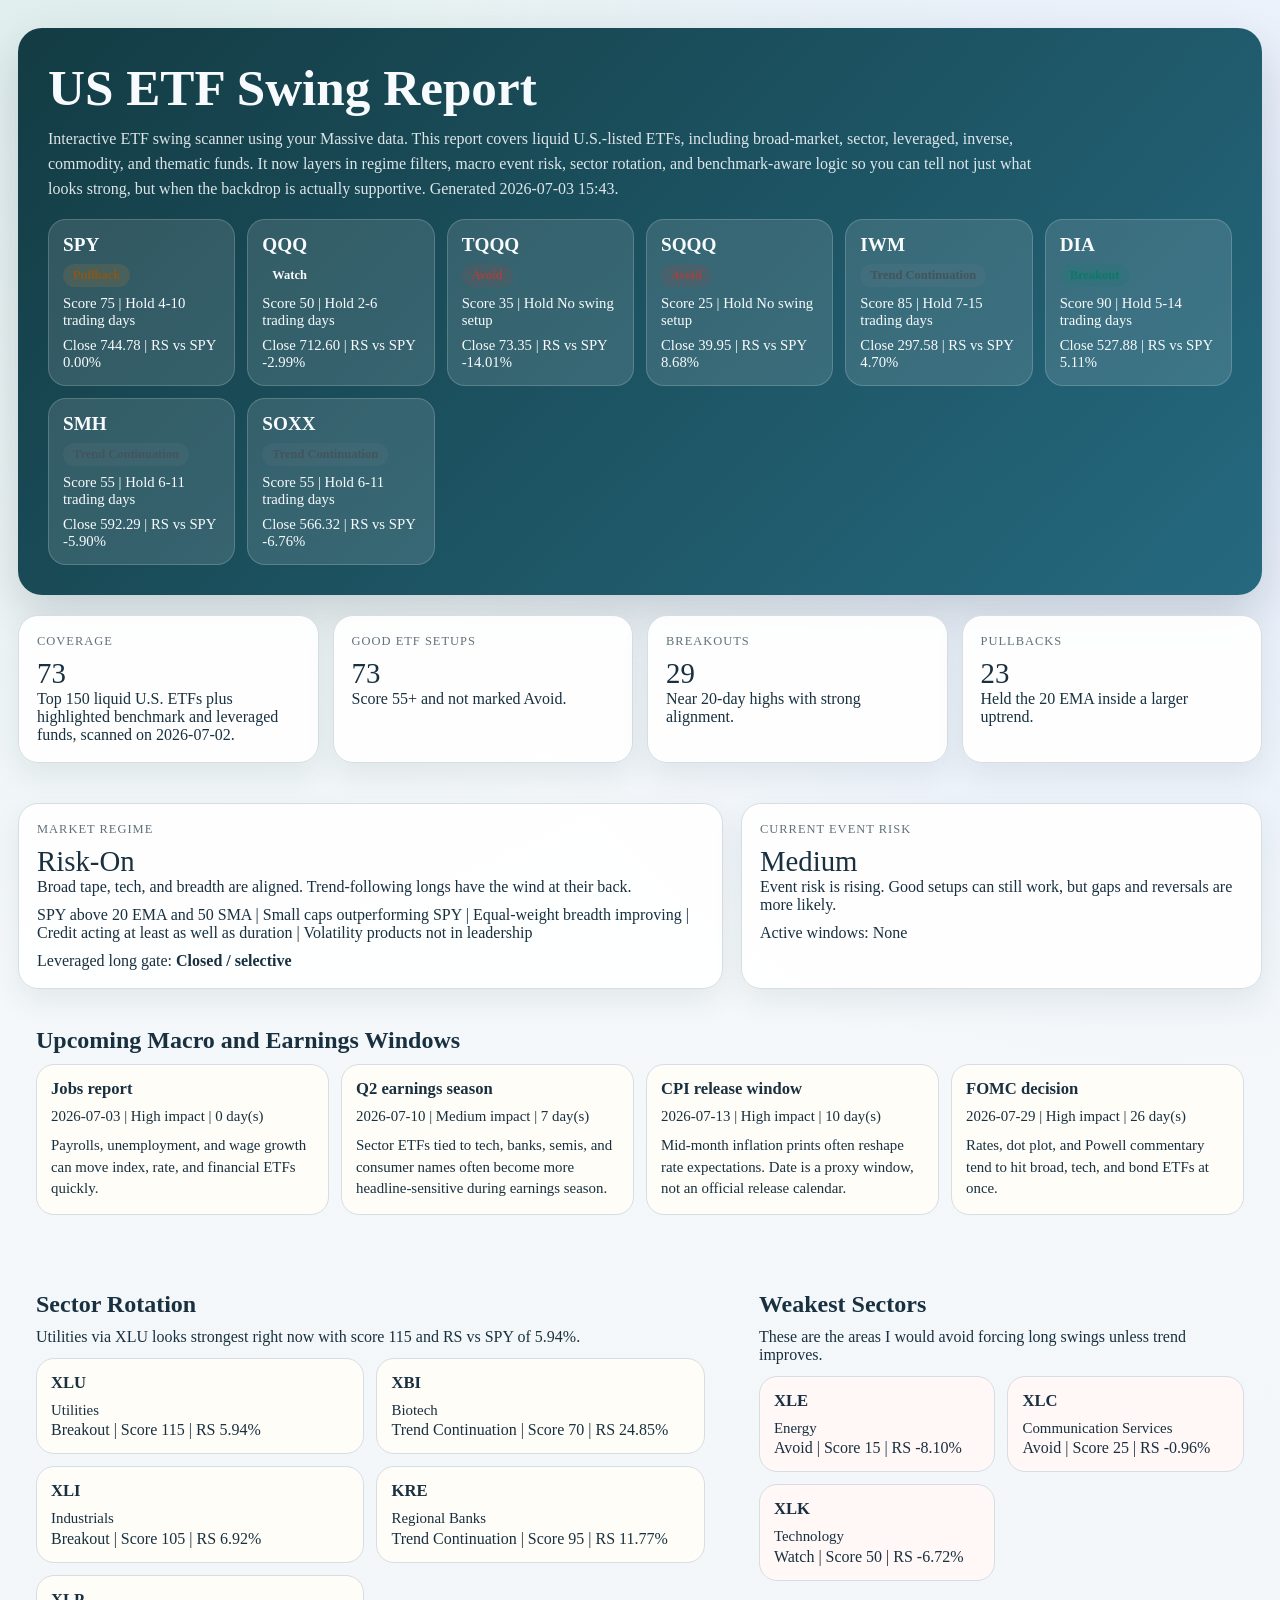
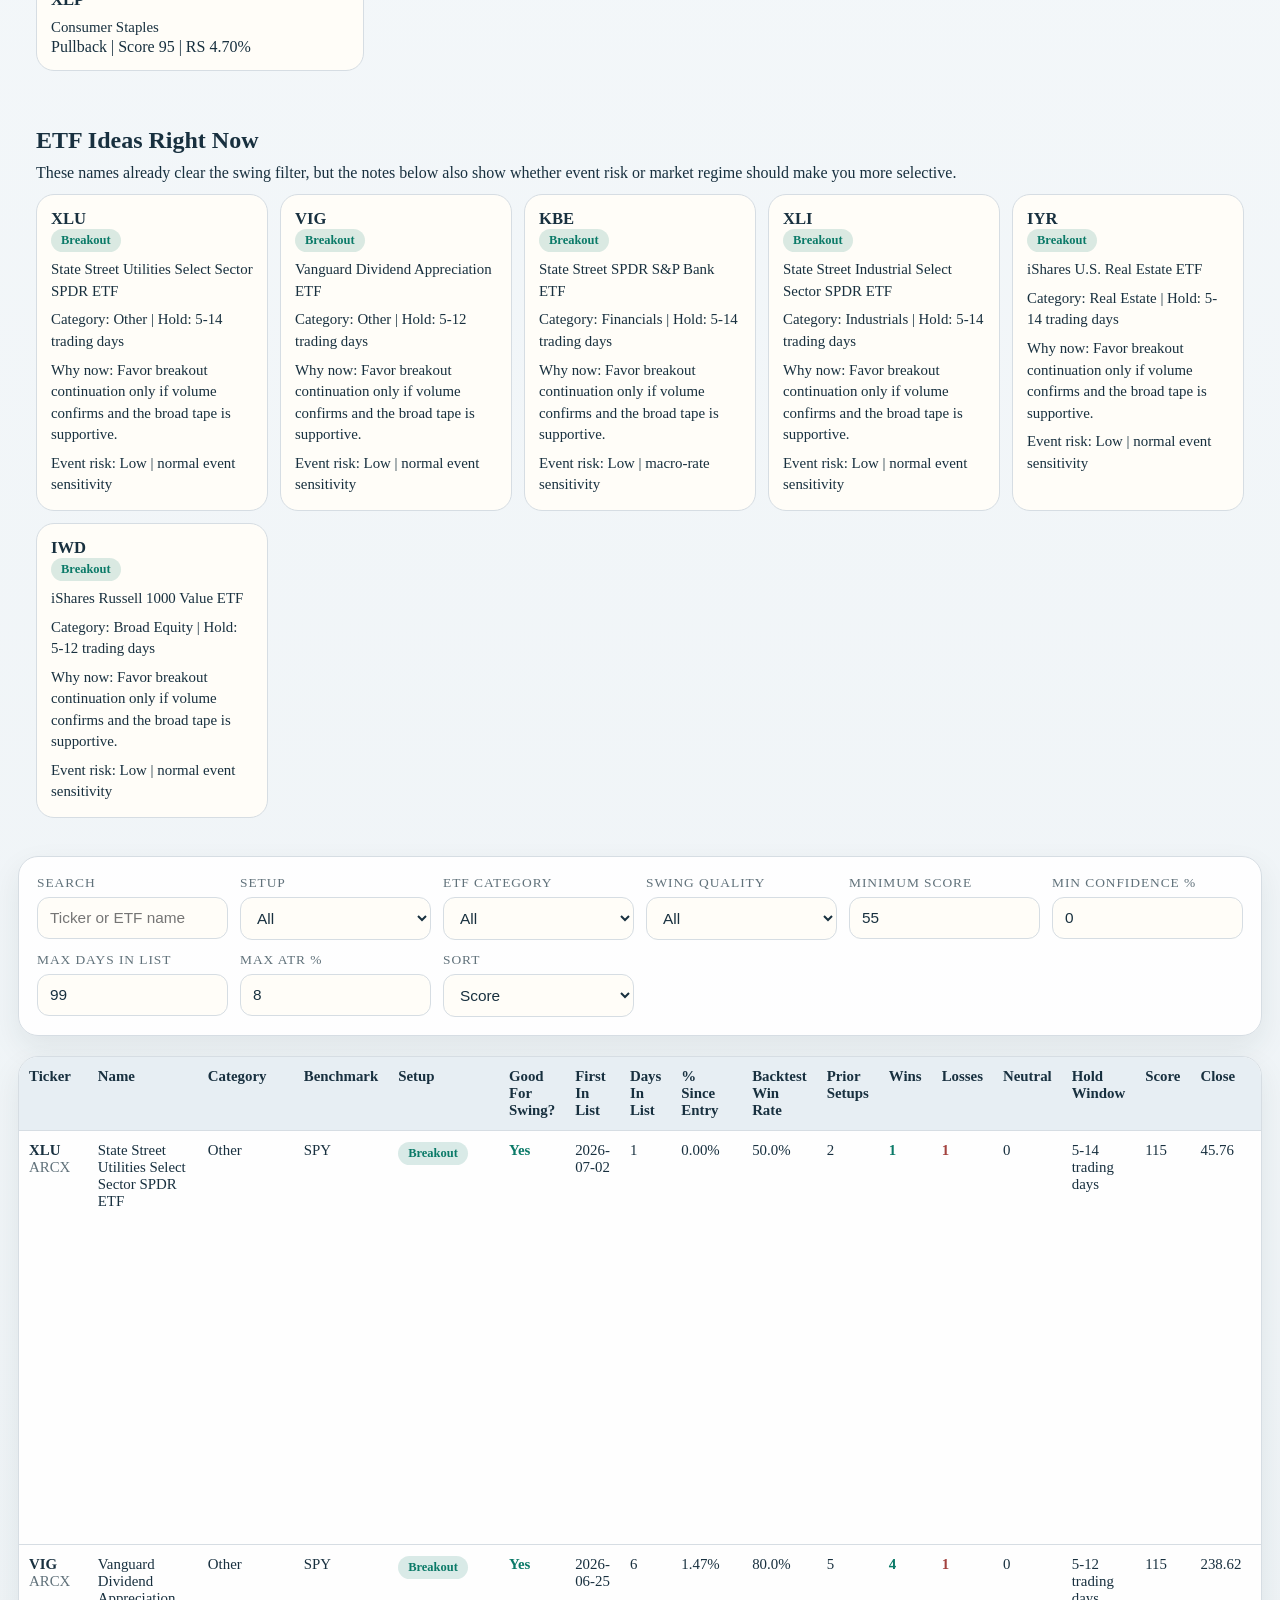
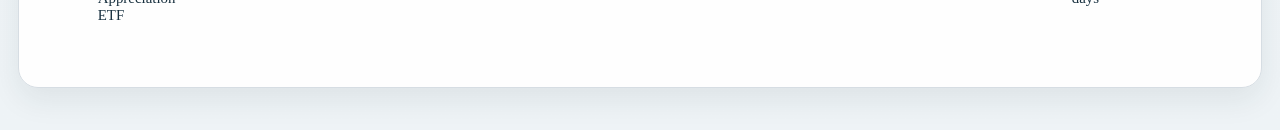
==== commit 254176c1: "Publish classic and edge stock reports separately" ====
--- a/etfs.html
+++ b/etfs.html
@@ -60,7 +60,7 @@
   <div class="wrap">
     <section class="hero">
       <h1>US ETF Swing Report</h1>
-      <p>Interactive ETF swing scanner using your Massive data. This report covers liquid U.S.-listed ETFs, including broad-market, sector, leveraged, inverse, commodity, and thematic funds. It now layers in regime filters, macro event risk, sector rotation, and benchmark-aware logic so you can tell not just what looks strong, but when the backdrop is actually supportive. Generated 2026-07-03 13:44.</p>
+      <p>Interactive ETF swing scanner using your Massive data. This report covers liquid U.S.-listed ETFs, including broad-market, sector, leveraged, inverse, commodity, and thematic funds. It now layers in regime filters, macro event risk, sector rotation, and benchmark-aware logic so you can tell not just what looks strong, but when the backdrop is actually supportive. Generated 2026-07-03 15:43.</p>
       <div class="focus-grid">
         <article class="focus-card">
           <div class="focus-ticker">SPY</div>
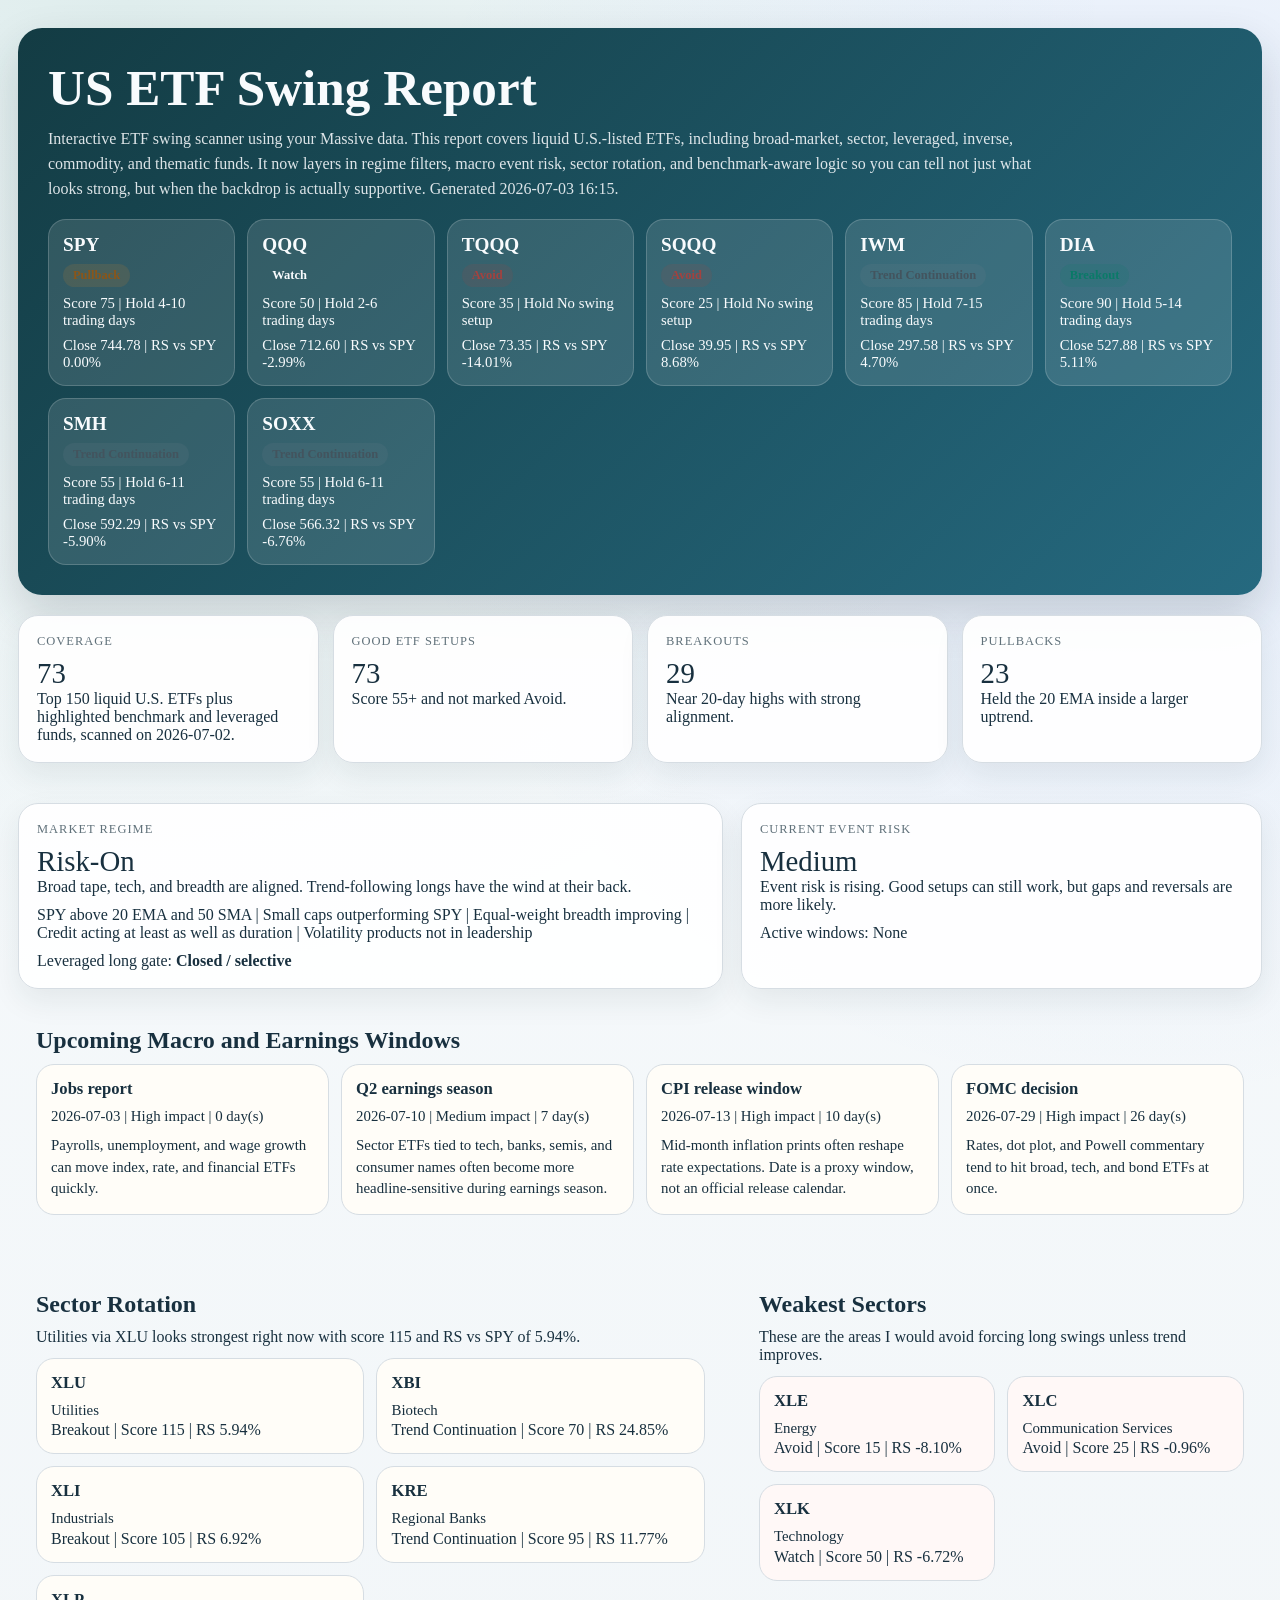
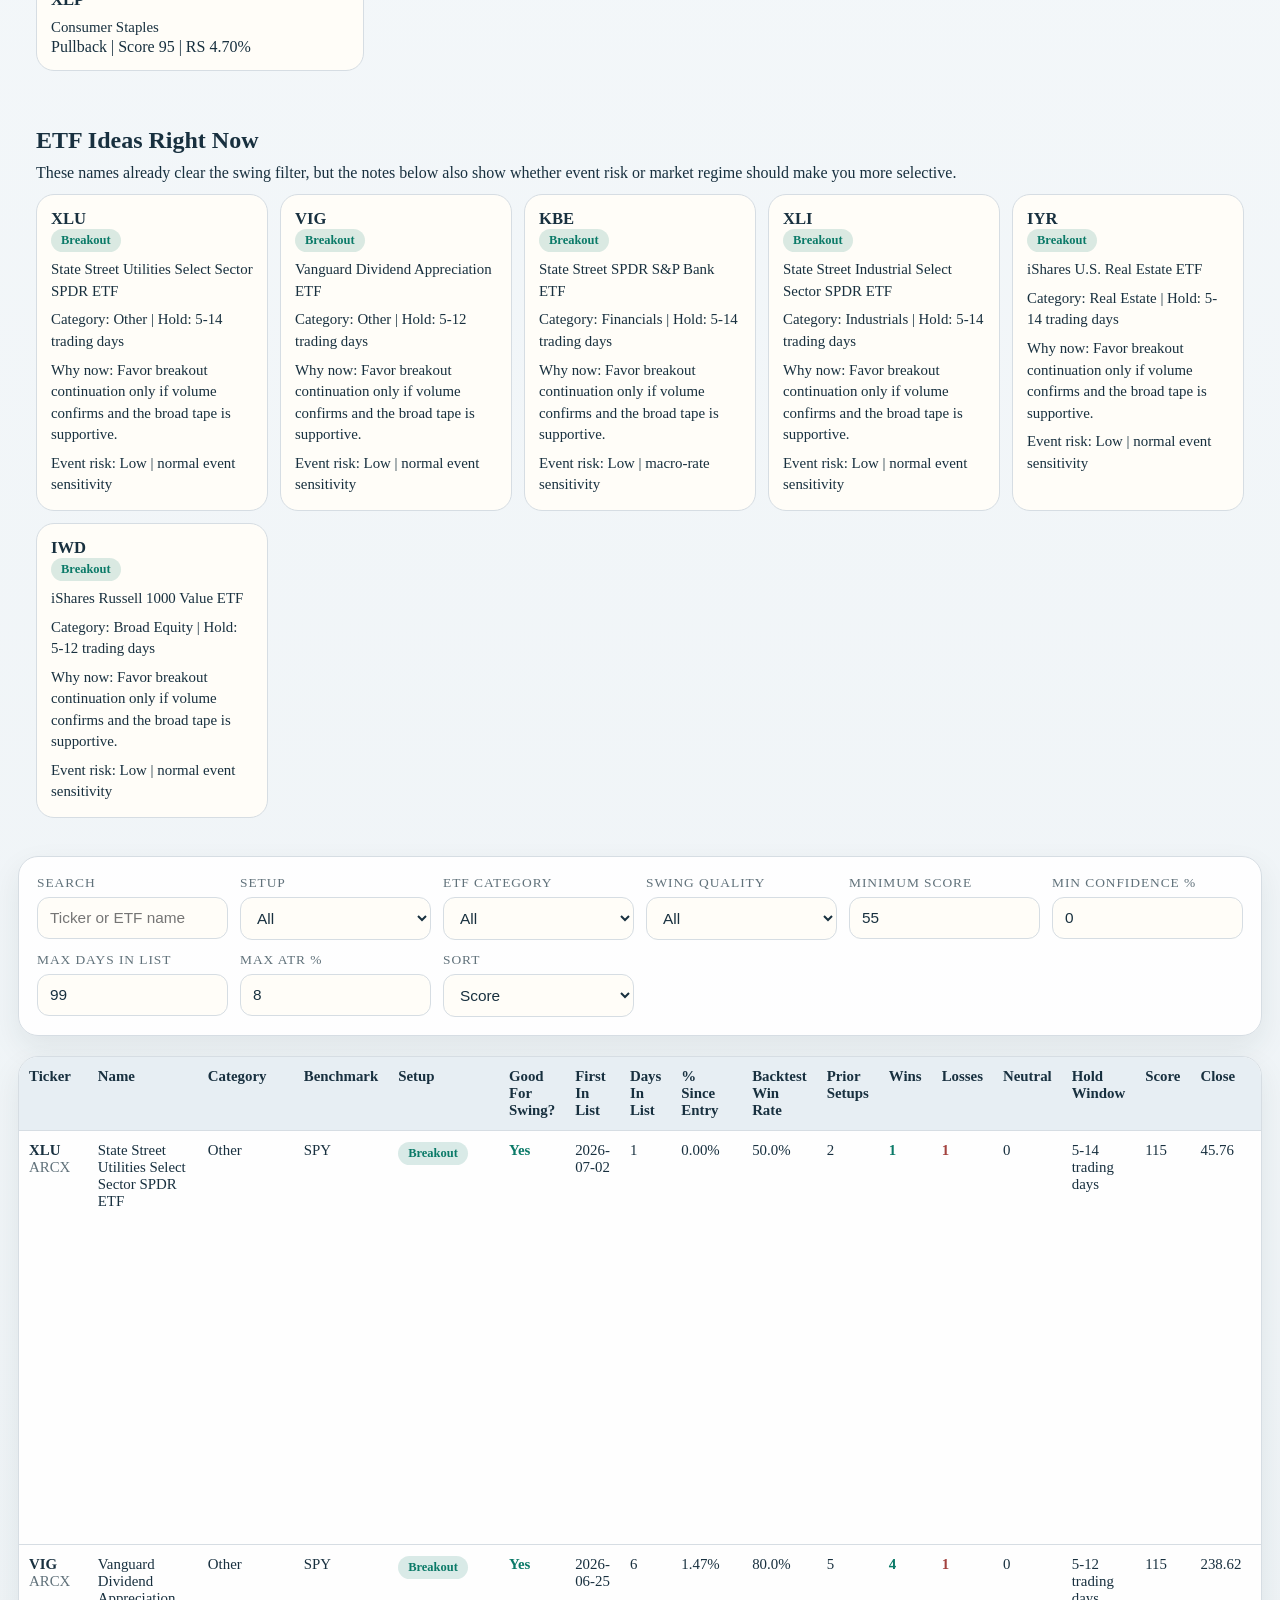
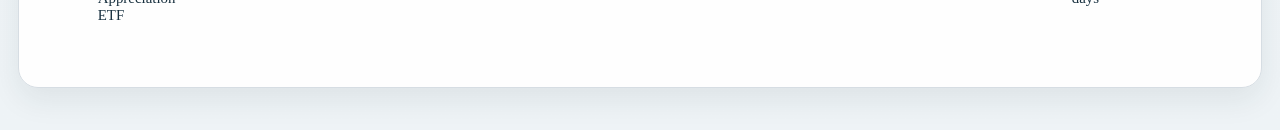
==== commit 257f3884: "Tune edge report default filters" ====
--- a/etfs.html
+++ b/etfs.html
@@ -60,7 +60,7 @@
   <div class="wrap">
     <section class="hero">
       <h1>US ETF Swing Report</h1>
-      <p>Interactive ETF swing scanner using your Massive data. This report covers liquid U.S.-listed ETFs, including broad-market, sector, leveraged, inverse, commodity, and thematic funds. It now layers in regime filters, macro event risk, sector rotation, and benchmark-aware logic so you can tell not just what looks strong, but when the backdrop is actually supportive. Generated 2026-07-03 15:43.</p>
+      <p>Interactive ETF swing scanner using your Massive data. This report covers liquid U.S.-listed ETFs, including broad-market, sector, leveraged, inverse, commodity, and thematic funds. It now layers in regime filters, macro event risk, sector rotation, and benchmark-aware logic so you can tell not just what looks strong, but when the backdrop is actually supportive. Generated 2026-07-03 16:15.</p>
       <div class="focus-grid">
         <article class="focus-card">
           <div class="focus-ticker">SPY</div>
